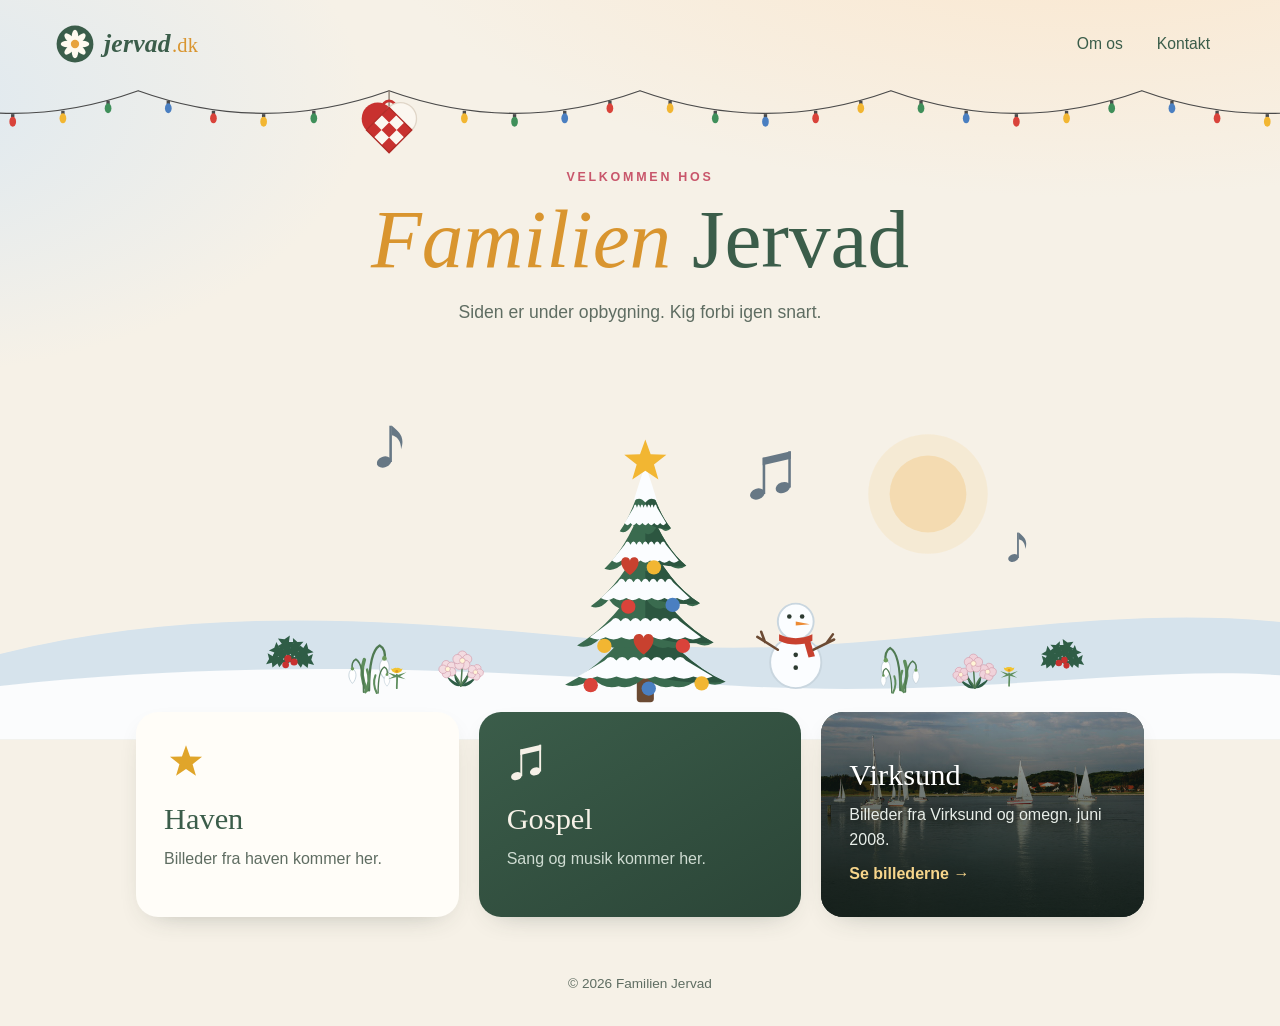
==== index.html @ 202d5a0b "Add winter and Christmas themes with a year-round tree" ====
<!doctype html>
<html lang="da">
<head>
  <meta charset="utf-8">
  <meta name="viewport" content="width=device-width, initial-scale=1">
  <title>Familien Jervad</title>
  <meta name="description" content="Familien Jervads hjemmeside – have og gospel. Siden er under opbygning.">
  <meta name="theme-color" content="#f6f1e7">
  <link rel="icon" href="favicon.svg" type="image/svg+xml">
  <link rel="stylesheet" href="style.css">
  <script src="season.js"></script>
</head>
<body>
  <svg width="0" height="0" style="position:absolute" aria-hidden="true">
    <defs>
      <ellipse id="petal" cx="0" cy="-15" rx="6" ry="13"/>
      <g id="daisy">
        <g fill="#fffaf0" stroke="#e9dcc4" stroke-width="1">
          <use href="#petal"/>
          <use href="#petal" transform="rotate(40)"/>
          <use href="#petal" transform="rotate(80)"/>
          <use href="#petal" transform="rotate(120)"/>
          <use href="#petal" transform="rotate(160)"/>
          <use href="#petal" transform="rotate(200)"/>
          <use href="#petal" transform="rotate(240)"/>
          <use href="#petal" transform="rotate(280)"/>
          <use href="#petal" transform="rotate(320)"/>
        </g>
        <circle r="8" fill="#e8a33d"/>
      </g>
      <g id="bloom">
        <g fill="currentColor">
          <circle cx="0" cy="-11" r="10"/>
          <circle cx="10.5" cy="-3.4" r="10"/>
          <circle cx="6.5" cy="9" r="10"/>
          <circle cx="-6.5" cy="9" r="10"/>
          <circle cx="-10.5" cy="-3.4" r="10"/>
        </g>
        <circle r="6" fill="#fff4d6"/>
      </g>
      <path id="tulip" d="M-14 -24 L-7 -14 L0 -28 L7 -14 L14 -24 C16 -6 10 6 0 6 C-10 6 -16 -6 -14 -24 Z"/>
      <path id="leaf" d="M0 0 C10 -6 22 -6 30 -16 C20 -2 10 4 0 0 Z"/>
      <g id="note">
        <ellipse cx="0" cy="0" rx="7" ry="5" transform="rotate(-20)"/>
        <rect x="5" y="-34" width="2.4" height="34"/>
        <path d="M7.4 -34 C14 -28 20 -24 16 -12 C16 -20 12 -24 7.4 -25 Z"/>
      </g>
      <g id="notes2">
        <ellipse cx="0" cy="0" rx="7" ry="5" transform="rotate(-20)"/>
        <ellipse cx="24" cy="-6" rx="7" ry="5" transform="rotate(-20 24 -6)"/>
        <rect x="5" y="-34" width="2.4" height="34"/>
        <rect x="29" y="-40" width="2.4" height="34"/>
        <path d="M5 -34 L31.4 -40 L31.4 -33 L5 -27 Z"/>
      </g>

      <!-- autumn shapes -->
      <path id="mapleleaf" d="M0 -14 L3 -8 L7 -10 L6 -4 L12 -5 L9 0 L12 2 L4 3 L5 7 L1 5 L0.8 13 L-0.8 13 L-1 5 L-5 7 L-4 3 L-12 2 L-9 0 L-12 -5 L-6 -4 L-7 -10 L-3 -8 Z"/>
      <g id="ovalleaf">
        <path d="M0 -14 C7 -8 8 2 0 9 C-8 2 -7 -8 0 -14 Z"/>
        <path d="M0 -11 L0 15" stroke="rgba(80,35,10,.5)" stroke-width="1.3" fill="none" stroke-linecap="round"/>
      </g>
      <g id="bigmaple" transform="scale(1.6)"><use href="#mapleleaf"/></g>
      <g id="bigoval" transform="scale(1.5)"><use href="#ovalleaf"/></g>
      <g id="aster">
        <g fill="currentColor">
          <ellipse cx="0" cy="-12" rx="3.6" ry="10"/>
          <ellipse cx="0" cy="-12" rx="3.6" ry="10" transform="rotate(30)"/>
          <ellipse cx="0" cy="-12" rx="3.6" ry="10" transform="rotate(60)"/>
          <ellipse cx="0" cy="-12" rx="3.6" ry="10" transform="rotate(90)"/>
          <ellipse cx="0" cy="-12" rx="3.6" ry="10" transform="rotate(120)"/>
          <ellipse cx="0" cy="-12" rx="3.6" ry="10" transform="rotate(150)"/>
          <ellipse cx="0" cy="-12" rx="3.6" ry="10" transform="rotate(180)"/>
          <ellipse cx="0" cy="-12" rx="3.6" ry="10" transform="rotate(210)"/>
          <ellipse cx="0" cy="-12" rx="3.6" ry="10" transform="rotate(240)"/>
          <ellipse cx="0" cy="-12" rx="3.6" ry="10" transform="rotate(270)"/>
          <ellipse cx="0" cy="-12" rx="3.6" ry="10" transform="rotate(300)"/>
          <ellipse cx="0" cy="-12" rx="3.6" ry="10" transform="rotate(330)"/>
        </g>
        <circle r="6" fill="#f2c14e"/>
      </g>
      <g id="pumpkin">
        <path d="M-1 -14 C-1 -20 1 -24 5 -26" stroke="#6b6430" stroke-width="3.5" fill="none" stroke-linecap="round"/>
        <g fill="currentColor" stroke="rgba(90,40,10,.22)" stroke-width="1.5">
          <ellipse cx="-12" cy="0" rx="12" ry="15"/>
          <ellipse cx="12" cy="0" rx="12" ry="15"/>
          <ellipse cx="0" cy="0" rx="11" ry="16"/>
        </g>
      </g>
      <g id="mushroom">
        <rect x="-4.5" y="-2" width="9" height="16" rx="4" fill="#f3e6cf"/>
        <path d="M-16 0 C-16 -17 16 -17 16 0 Z" fill="#c8412f"/>
        <circle cx="-7" cy="-6" r="2.2" fill="#fff6e8"/>
        <circle cx="3" cy="-10" r="2.6" fill="#fff6e8"/>
        <circle cx="9" cy="-4" r="1.8" fill="#fff6e8"/>
      </g>
      <!-- winter shapes -->
      <g id="spruce">
        <rect x="-5" y="-14" width="10" height="16" rx="2" fill="#6b4a33"/>
        <path d="M0 -54 Q19.7 -22.3 47 -10 Q39.2 -5.7 31.3 -12.2 Q23.5 -4.9 15.7 -7.4 Q7.8 -4.9 0 -13 Q-7.8 -4.9 -15.7 -7.4 Q-23.5 -4.9 -31.3 -12.2 Q-39.2 -5.7 -47 -8.2 Q-19.7 -22.3 0 -54 Z" fill="#3a6b4f"/>
        <path d="M0 -54 Q19.7 -22.3 47 -10 Q23.5 -8 0 -14 Z" fill="#2c5640"/>
        <path d="M0 -76 Q16.8 -45 40 -33 Q33.3 -28.7 26.7 -35.2 Q20 -27.9 13.3 -30.4 Q6.7 -27.9 0 -36 Q-6.7 -27.9 -13.3 -30.4 Q-20 -27.9 -26.7 -35.2 Q-33.3 -28.7 -40 -31.2 Q-16.8 -45 0 -76 Z" fill="#3a6b4f"/>
        <path d="M0 -76 Q16.8 -45 40 -33 Q20 -31 0 -37 Z" fill="#2c5640"/>
        <path d="M0 -97 Q13.4 -67.5 32 -56 Q26.7 -51.7 21.3 -58.2 Q16 -50.9 10.7 -53.4 Q5.3 -50.9 0 -59 Q-5.3 -50.9 -10.7 -53.4 Q-16 -50.9 -21.3 -58.2 Q-26.7 -51.7 -32 -54.2 Q-13.4 -67.5 0 -97 Z" fill="#3a6b4f"/>
        <path d="M0 -97 Q13.4 -67.5 32 -56 Q16 -54 0 -60 Z" fill="#2c5640"/>
        <path d="M0 -118 Q10.1 -89.2 24 -78 Q18 -73.7 12 -80.4 Q6 -72.5 0 -75 Q-6 -72.5 -12 -80.4 Q-18 -73.7 -24 -76.2 Q-10.1 -89.2 0 -118 Z" fill="#3a6b4f"/>
        <path d="M0 -118 Q10.1 -89.2 24 -78 Q12 -76 0 -82 Z" fill="#2c5640"/>
        <path d="M0 -136 Q6.3 -110.1 15 -100 Q11.2 -95.7 7.5 -102.4 Q3.8 -94.5 0 -97 Q-3.8 -94.5 -7.5 -102.4 Q-11.2 -95.7 -15 -98.2 Q-6.3 -110.1 0 -136 Z" fill="#3a6b4f"/>
        <path d="M0 -136 Q6.3 -110.1 15 -100 Q7.5 -98 0 -104 Z" fill="#2c5640"/>
      </g>
      <g id="sprucesnow" fill="#fbfdff">
        <path d="M-39.5 -13 Q-33.9 -10.5 -28.2 -13 Q-22.6 -10.5 -16.9 -13 Q-11.3 -10.5 -5.6 -13 Q0 -10.5 5.6 -13 Q11.3 -10.5 16.9 -13 Q22.6 -10.5 28.2 -13 Q33.9 -10.5 39.5 -13 L23.8 -22.5 Q20.4 -26.5 17 -22.5 Q13.6 -26.5 10.2 -22.5 Q6.8 -26.5 3.4 -22.5 Q0 -26.5 -3.4 -22.5 Q-6.8 -26.5 -10.2 -22.5 Q-13.6 -26.5 -17 -22.5 Q-20.4 -26.5 -23.8 -22.5 Z"/>
        <path d="M-32.6 -36 Q-27.9 -33.5 -23.3 -36 Q-18.6 -33.5 -14 -36 Q-9.3 -33.5 -4.7 -36 Q0 -33.5 4.7 -36 Q9.3 -33.5 14 -36 Q18.6 -33.5 23.3 -36 Q27.9 -33.5 32.6 -36 L20.2 -45.4 Q17.3 -49.4 14.4 -45.4 Q11.6 -49.4 8.7 -45.4 Q5.8 -49.4 2.9 -45.4 Q0 -49.4 -2.9 -45.4 Q-5.8 -49.4 -8.7 -45.4 Q-11.6 -49.4 -14.4 -45.4 Q-17.3 -49.4 -20.2 -45.4 Z"/>
        <path d="M-26.1 -59 Q-22.3 -56.5 -18.6 -59 Q-14.9 -56.5 -11.2 -59 Q-7.4 -56.5 -3.7 -59 Q0 -56.5 3.7 -59 Q7.4 -56.5 11.2 -59 Q14.9 -56.5 18.6 -59 Q22.3 -56.5 26.1 -59 L16.2 -68.3 Q13.9 -72.3 11.6 -68.3 Q9.2 -72.3 6.9 -68.3 Q4.6 -72.3 2.3 -68.3 Q-0 -72.3 -2.3 -68.3 Q-4.6 -72.3 -6.9 -68.3 Q-9.2 -72.3 -11.6 -68.3 Q-13.9 -72.3 -16.2 -68.3 Z"/>
        <path d="M-19.6 -81 Q-16.8 -78.5 -14 -81 Q-11.2 -78.5 -8.4 -81 Q-5.6 -78.5 -2.8 -81 Q-0 -78.5 2.8 -81 Q5.6 -78.5 8.4 -81 Q11.2 -78.5 14 -81 Q16.8 -78.5 19.6 -81 L12.1 -90.2 Q10.4 -94.2 8.7 -90.2 Q6.9 -94.2 5.2 -90.2 Q3.5 -94.2 1.7 -90.2 Q0 -94.2 -1.7 -90.2 Q-3.5 -94.2 -5.2 -90.2 Q-6.9 -94.2 -8.7 -90.2 Q-10.4 -94.2 -12.1 -90.2 Z"/>
        <path d="M-12.2 -103 Q-10.5 -100.5 -8.7 -103 Q-7 -100.5 -5.2 -103 Q-3.5 -100.5 -1.7 -103 Q0 -100.5 1.7 -103 Q3.5 -100.5 5.2 -103 Q7 -100.5 8.7 -103 Q10.5 -100.5 12.2 -103 L6.9 -111.9 Q5.9 -115.9 4.9 -111.9 Q3.9 -115.9 3 -111.9 Q2 -115.9 1 -111.9 Q0 -115.9 -1 -111.9 Q-2 -115.9 -3 -111.9 Q-3.9 -115.9 -4.9 -111.9 Q-5.9 -115.9 -6.9 -111.9 Z"/>
        <path d="M0 -137 Q4.5 -124 6.8 -116 Q3 -119 0 -115 Q-3 -119 -6.8 -116 Q-4.5 -124 0 -137 Z"/>
      </g>
      <g id="snowman">
        <g fill="#fbfdff" stroke="#c9d6df" stroke-width="1.5">
          <circle cy="-20" r="20"/>
          <circle cy="-52" r="14"/>
        </g>
        <path d="M-13 -42 Q0 -36 13 -42 L13 -37 Q0 -31 -13 -37 Z" fill="#c8412f"/>
        <path d="M6 -38 L10 -24 L15 -25 L11 -38 Z" fill="#c8412f"/>
        <circle cx="-5" cy="-56" r="1.8" fill="#2c3a30"/>
        <circle cx="5" cy="-56" r="1.8" fill="#2c3a30"/>
        <path d="M0 -52 L11 -50 L0 -49 Z" fill="#ec8a33"/>
        <circle cy="-26" r="1.8" fill="#2c3a30"/>
        <circle cy="-16" r="1.8" fill="#2c3a30"/>
        <path d="M-14 -30 L-30 -40 M-24 -36 L-27 -44 M14 -30 L30 -38 M24 -35 L29 -42" stroke="#6b4a33" stroke-width="2" stroke-linecap="round" fill="none"/>
      </g>
      <g id="snowdrop">
        <path d="M-2 0 C-7 -10 -7 -18 -4 -26" stroke="#5d8d5c" stroke-width="3" fill="none" stroke-linecap="round"/>
        <path d="M0 0 C0 -20 2 -34 9 -38 C13 -36 14 -31 13 -27" stroke="#4f7a52" stroke-width="2" fill="none" stroke-linecap="round"/>
        <path d="M13 -27 C18 -25 19 -16 13 -10 C7 -16 8 -25 13 -27 Z" fill="#fff" stroke="#c4d2da" stroke-width="1"/>
        <circle cx="13" cy="-27" r="2" fill="#6b9a5a"/>
      </g>
      <g id="snowflake" stroke="currentColor" stroke-width="1.6" stroke-linecap="round" fill="none">
        <path d="M0 -9 V9 M-7.8 -4.5 L7.8 4.5 M-7.8 4.5 L7.8 -4.5"/>
        <path d="M-2.5 -7 L0 -5 L2.5 -7 M-2.5 7 L0 5 L2.5 7"/>
        <path d="M-7.3 -1.3 L-4.3 -2.5 L-4.8 -5.8 M7.3 1.3 L4.3 2.5 L4.8 5.8"/>
        <path d="M-7.3 1.3 L-4.3 2.5 L-4.8 5.8 M7.3 -1.3 L4.3 -2.5 L4.8 -5.8"/>
      </g>
      <path id="star" d="M0 -10 L2.4 -3.3 L9.5 -3.1 L3.9 1.3 L5.9 8.1 L0 4.1 L-5.9 8.1 L-3.9 1.3 L-9.5 -3.1 L-2.4 -3.3 Z"/>
      <path id="heart" d="M0 5 C-9 -1 -9 -10 -3.5 -10 C-1.5 -10 0 -8.5 0 -7 C0 -8.5 1.5 -10 3.5 -10 C9 -10 9 -1 0 5 Z"/>
      <g id="snowdropclump">
        <use href="#snowdrop" transform="scale(1.3)"/>
        <use href="#snowdrop" transform="translate(-6 2) scale(-.95 .95)"/>
        <use href="#snowdrop" transform="translate(10 3) scale(.75)"/>
      </g>
      <g id="hellebore">
        <g fill="#2f5d46">
          <use href="#leaf" transform="rotate(-8) scale(.85)"/>
          <use href="#leaf" transform="rotate(-38) scale(.75)"/>
          <use href="#leaf" transform="scale(-1 1) rotate(-12) scale(.8)"/>
          <use href="#leaf" transform="scale(-1 1) rotate(-42) scale(.7)"/>
        </g>
        <g stroke="#4f7a52" stroke-width="2" fill="none" stroke-linecap="round">
          <path d="M0 0 C-3 -10 -10 -18 -17 -21"/>
          <path d="M0 0 C1 -12 2 -24 2 -32"/>
          <path d="M0 0 C4 -9 12 -15 19 -17"/>
        </g>
        <g fill="currentColor" stroke="#d29aab" stroke-width="1.4">
          <use href="#bloom" transform="translate(-17 -22) rotate(-20) scale(.55)"/>
          <use href="#bloom" transform="translate(2 -33) scale(.6)"/>
          <use href="#bloom" transform="translate(19 -18) rotate(25) scale(.5)"/>
        </g>
      </g>
      <g id="erantis">
        <path d="M0 0 C0 -8 1 -13 0 -17" stroke="#5d8d5c" stroke-width="2.2" fill="none" stroke-linecap="round"/>
        <path d="M0 -16 L-12 -20 L-4 -15 L-11 -11 L0 -14 L11 -11 L4 -15 L12 -20 Z" fill="#5d8d5c"/>
        <path d="M-7 -25 C-7 -17 7 -17 7 -25 C5 -22 3 -27 0 -25 C-3 -27 -5 -22 -7 -25 Z" fill="#f2c330"/>
        <circle cx="0" cy="-21" r="1.8" fill="#e09a1f"/>
      </g>
      <path id="hollyleaf" d="M0 0 L4 -3 L6 -1 L9 -6 L11 -3 L15 -7 L16 -3 L21 -5 L19 0 L21 5 L16 3 L15 7 L11 3 L9 6 L6 1 L4 3 Z"/>
      <g id="holly">
        <g fill="#2f5d46" transform="translate(0 -10)">
          <use href="#hollyleaf" transform="rotate(-172)"/>
          <use href="#hollyleaf" transform="rotate(-138)"/>
          <use href="#hollyleaf" transform="rotate(-104) scale(1.1)"/>
          <use href="#hollyleaf" transform="rotate(-70)"/>
          <use href="#hollyleaf" transform="rotate(-36) scale(1.05)"/>
          <use href="#hollyleaf" transform="rotate(-6)"/>
        </g>
        <g fill="#c8312f">
          <circle cx="-2" cy="-13" r="3.2"/>
          <circle cx="3.5" cy="-10" r="3.2"/>
          <circle cx="-4" cy="-7.5" r="3"/>
        </g>
      </g>
      <g id="julehjerte">
        <path d="M0 -17 L0 -30" stroke="#8a7d70" stroke-width="1" fill="none"/>
        <path d="M-5 -15 C-6 -24 6 -24 5 -15" stroke="#c8312f" stroke-width="2" fill="none"/>
        <g transform="rotate(45)">
          <circle cx="-12" cy="0" r="12" fill="#c8312f"/>
          <circle cx="0" cy="-12" r="12" fill="#fbf7f0" stroke="#e0d6c8" stroke-width="1"/>
          <rect x="-12" y="-12" width="24" height="24" fill="#fbf7f0"/>
          <g fill="#c8312f">
            <rect x="-12" y="-12" width="8" height="8"/><rect x="4" y="-12" width="8" height="8"/>
            <rect x="-4" y="-4" width="8" height="8"/>
            <rect x="-12" y="4" width="8" height="8"/><rect x="4" y="4" width="8" height="8"/>
          </g>
          <rect x="-12" y="-12" width="24" height="24" fill="none" stroke="#b02a26" stroke-width="1"/>
        </g>
      </g>
    </defs>
  </svg>

  <header class="top">
    <a class="logo" href="./" aria-label="jervad.dk – forside">
      <img class="logo-flower" src="favicon.svg" alt="">
      <span class="logo-text">jervad<span class="logo-tld">.dk</span></span>
    </a>
    <nav class="nav" aria-label="Hovedmenu">
      <a href="om.html">Om os</a>
      <a href="kontakt.html">Kontakt</a>
    </nav>
  </header>

  <main>
    <svg class="lights season season-christmas" aria-hidden="true" viewBox="0 0 3000 110" preserveAspectRatio="xMidYMin slice">
      <path d="M0 20 Q150 74 300 20 Q450 74 600 20 Q750 74 900 20 Q1050 74 1200 20 Q1350 74 1500 20 Q1650 74 1800 20 Q1950 74 2100 20 Q2250 74 2400 20 Q2550 74 2700 20 Q2850 74 3000 20" stroke="#4a4a4a" stroke-width="1.5" fill="none"/>
      <g class="bulb b0" transform="translate(36 36)"><rect x="-2" y="-4" width="4" height="4" fill="#4a4a4a"/><ellipse cy="5" rx="4" ry="6" fill="#d9433a"/></g>
      <g class="bulb b1" transform="translate(90 48)"><rect x="-2" y="-4" width="4" height="4" fill="#4a4a4a"/><ellipse cy="5" rx="4" ry="6" fill="#f2b632"/></g>
      <g class="bulb b2" transform="translate(150 52)"><rect x="-2" y="-4" width="4" height="4" fill="#4a4a4a"/><ellipse cy="5" rx="4" ry="6" fill="#3f8f5a"/></g>
      <g class="bulb b3" transform="translate(210 48)"><rect x="-2" y="-4" width="4" height="4" fill="#4a4a4a"/><ellipse cy="5" rx="4" ry="6" fill="#4a7fc1"/></g>
      <g class="bulb b0" transform="translate(264 36)"><rect x="-2" y="-4" width="4" height="4" fill="#4a4a4a"/><ellipse cy="5" rx="4" ry="6" fill="#d9433a"/></g>
      <g class="bulb b1" transform="translate(336 36)"><rect x="-2" y="-4" width="4" height="4" fill="#4a4a4a"/><ellipse cy="5" rx="4" ry="6" fill="#f2b632"/></g>
      <g class="bulb b2" transform="translate(390 48)"><rect x="-2" y="-4" width="4" height="4" fill="#4a4a4a"/><ellipse cy="5" rx="4" ry="6" fill="#3f8f5a"/></g>
      <g class="bulb b3" transform="translate(450 52)"><rect x="-2" y="-4" width="4" height="4" fill="#4a4a4a"/><ellipse cy="5" rx="4" ry="6" fill="#4a7fc1"/></g>
      <g class="bulb b0" transform="translate(510 48)"><rect x="-2" y="-4" width="4" height="4" fill="#4a4a4a"/><ellipse cy="5" rx="4" ry="6" fill="#d9433a"/></g>
      <g class="bulb b1" transform="translate(564 36)"><rect x="-2" y="-4" width="4" height="4" fill="#4a4a4a"/><ellipse cy="5" rx="4" ry="6" fill="#f2b632"/></g>
      <g class="bulb b2" transform="translate(636 36)"><rect x="-2" y="-4" width="4" height="4" fill="#4a4a4a"/><ellipse cy="5" rx="4" ry="6" fill="#3f8f5a"/></g>
      <g class="bulb b3" transform="translate(690 48)"><rect x="-2" y="-4" width="4" height="4" fill="#4a4a4a"/><ellipse cy="5" rx="4" ry="6" fill="#4a7fc1"/></g>
      <g class="bulb b0" transform="translate(750 52)"><rect x="-2" y="-4" width="4" height="4" fill="#4a4a4a"/><ellipse cy="5" rx="4" ry="6" fill="#d9433a"/></g>
      <g class="bulb b1" transform="translate(810 48)"><rect x="-2" y="-4" width="4" height="4" fill="#4a4a4a"/><ellipse cy="5" rx="4" ry="6" fill="#f2b632"/></g>
      <g class="bulb b2" transform="translate(864 36)"><rect x="-2" y="-4" width="4" height="4" fill="#4a4a4a"/><ellipse cy="5" rx="4" ry="6" fill="#3f8f5a"/></g>
      <g class="bulb b3" transform="translate(936 36)"><rect x="-2" y="-4" width="4" height="4" fill="#4a4a4a"/><ellipse cy="5" rx="4" ry="6" fill="#4a7fc1"/></g>
      <g class="bulb b0" transform="translate(990 48)"><rect x="-2" y="-4" width="4" height="4" fill="#4a4a4a"/><ellipse cy="5" rx="4" ry="6" fill="#d9433a"/></g>
      <g class="bulb b1" transform="translate(1050 52)"><rect x="-2" y="-4" width="4" height="4" fill="#4a4a4a"/><ellipse cy="5" rx="4" ry="6" fill="#f2b632"/></g>
      <g class="bulb b2" transform="translate(1110 48)"><rect x="-2" y="-4" width="4" height="4" fill="#4a4a4a"/><ellipse cy="5" rx="4" ry="6" fill="#3f8f5a"/></g>
      <g class="bulb b1" transform="translate(1290 48)"><rect x="-2" y="-4" width="4" height="4" fill="#4a4a4a"/><ellipse cy="5" rx="4" ry="6" fill="#f2b632"/></g>
      <g class="bulb b2" transform="translate(1350 52)"><rect x="-2" y="-4" width="4" height="4" fill="#4a4a4a"/><ellipse cy="5" rx="4" ry="6" fill="#3f8f5a"/></g>
      <g class="bulb b3" transform="translate(1410 48)"><rect x="-2" y="-4" width="4" height="4" fill="#4a4a4a"/><ellipse cy="5" rx="4" ry="6" fill="#4a7fc1"/></g>
      <g class="bulb b0" transform="translate(1464 36)"><rect x="-2" y="-4" width="4" height="4" fill="#4a4a4a"/><ellipse cy="5" rx="4" ry="6" fill="#d9433a"/></g>
      <g class="bulb b1" transform="translate(1536 36)"><rect x="-2" y="-4" width="4" height="4" fill="#4a4a4a"/><ellipse cy="5" rx="4" ry="6" fill="#f2b632"/></g>
      <g class="bulb b2" transform="translate(1590 48)"><rect x="-2" y="-4" width="4" height="4" fill="#4a4a4a"/><ellipse cy="5" rx="4" ry="6" fill="#3f8f5a"/></g>
      <g class="bulb b3" transform="translate(1650 52)"><rect x="-2" y="-4" width="4" height="4" fill="#4a4a4a"/><ellipse cy="5" rx="4" ry="6" fill="#4a7fc1"/></g>
      <g class="bulb b0" transform="translate(1710 48)"><rect x="-2" y="-4" width="4" height="4" fill="#4a4a4a"/><ellipse cy="5" rx="4" ry="6" fill="#d9433a"/></g>
      <g class="bulb b1" transform="translate(1764 36)"><rect x="-2" y="-4" width="4" height="4" fill="#4a4a4a"/><ellipse cy="5" rx="4" ry="6" fill="#f2b632"/></g>
      <g class="bulb b2" transform="translate(1836 36)"><rect x="-2" y="-4" width="4" height="4" fill="#4a4a4a"/><ellipse cy="5" rx="4" ry="6" fill="#3f8f5a"/></g>
      <g class="bulb b3" transform="translate(1890 48)"><rect x="-2" y="-4" width="4" height="4" fill="#4a4a4a"/><ellipse cy="5" rx="4" ry="6" fill="#4a7fc1"/></g>
      <g class="bulb b0" transform="translate(1950 52)"><rect x="-2" y="-4" width="4" height="4" fill="#4a4a4a"/><ellipse cy="5" rx="4" ry="6" fill="#d9433a"/></g>
      <g class="bulb b1" transform="translate(2010 48)"><rect x="-2" y="-4" width="4" height="4" fill="#4a4a4a"/><ellipse cy="5" rx="4" ry="6" fill="#f2b632"/></g>
      <g class="bulb b2" transform="translate(2064 36)"><rect x="-2" y="-4" width="4" height="4" fill="#4a4a4a"/><ellipse cy="5" rx="4" ry="6" fill="#3f8f5a"/></g>
      <g class="bulb b3" transform="translate(2136 36)"><rect x="-2" y="-4" width="4" height="4" fill="#4a4a4a"/><ellipse cy="5" rx="4" ry="6" fill="#4a7fc1"/></g>
      <g class="bulb b0" transform="translate(2190 48)"><rect x="-2" y="-4" width="4" height="4" fill="#4a4a4a"/><ellipse cy="5" rx="4" ry="6" fill="#d9433a"/></g>
      <g class="bulb b1" transform="translate(2250 52)"><rect x="-2" y="-4" width="4" height="4" fill="#4a4a4a"/><ellipse cy="5" rx="4" ry="6" fill="#f2b632"/></g>
      <g class="bulb b2" transform="translate(2310 48)"><rect x="-2" y="-4" width="4" height="4" fill="#4a4a4a"/><ellipse cy="5" rx="4" ry="6" fill="#3f8f5a"/></g>
      <g class="bulb b3" transform="translate(2364 36)"><rect x="-2" y="-4" width="4" height="4" fill="#4a4a4a"/><ellipse cy="5" rx="4" ry="6" fill="#4a7fc1"/></g>
      <g class="bulb b0" transform="translate(2436 36)"><rect x="-2" y="-4" width="4" height="4" fill="#4a4a4a"/><ellipse cy="5" rx="4" ry="6" fill="#d9433a"/></g>
      <g class="bulb b1" transform="translate(2490 48)"><rect x="-2" y="-4" width="4" height="4" fill="#4a4a4a"/><ellipse cy="5" rx="4" ry="6" fill="#f2b632"/></g>
      <g class="bulb b2" transform="translate(2550 52)"><rect x="-2" y="-4" width="4" height="4" fill="#4a4a4a"/><ellipse cy="5" rx="4" ry="6" fill="#3f8f5a"/></g>
      <g class="bulb b3" transform="translate(2610 48)"><rect x="-2" y="-4" width="4" height="4" fill="#4a4a4a"/><ellipse cy="5" rx="4" ry="6" fill="#4a7fc1"/></g>
      <g class="bulb b0" transform="translate(2664 36)"><rect x="-2" y="-4" width="4" height="4" fill="#4a4a4a"/><ellipse cy="5" rx="4" ry="6" fill="#d9433a"/></g>
      <g class="bulb b1" transform="translate(2736 36)"><rect x="-2" y="-4" width="4" height="4" fill="#4a4a4a"/><ellipse cy="5" rx="4" ry="6" fill="#f2b632"/></g>
      <g class="bulb b2" transform="translate(2790 48)"><rect x="-2" y="-4" width="4" height="4" fill="#4a4a4a"/><ellipse cy="5" rx="4" ry="6" fill="#3f8f5a"/></g>
      <g class="bulb b3" transform="translate(2850 52)"><rect x="-2" y="-4" width="4" height="4" fill="#4a4a4a"/><ellipse cy="5" rx="4" ry="6" fill="#4a7fc1"/></g>
      <g class="bulb b0" transform="translate(2910 48)"><rect x="-2" y="-4" width="4" height="4" fill="#4a4a4a"/><ellipse cy="5" rx="4" ry="6" fill="#d9433a"/></g>
      <g class="bulb b1" transform="translate(2964 36)"><rect x="-2" y="-4" width="4" height="4" fill="#4a4a4a"/><ellipse cy="5" rx="4" ry="6" fill="#f2b632"/></g>
      <use href="#julehjerte" transform="translate(1200 67) scale(1.6)"/>
    </svg>
    <section class="hero">
      <p class="eyebrow">Velkommen hos</p>
      <h1><span class="h1-lead">Familien</span> Jervad</h1>
      <p class="lede">Siden er under opbygning. Kig forbi igen snart.</p>
    </section>

    <figure class="scene" aria-hidden="true">
      <svg class="hills" viewBox="0 0 900 380" preserveAspectRatio="none">
        <path class="hill-back" d="M0 300 C150 250 300 270 450 290 C600 310 750 250 900 270 L900 380 L0 380 Z"/>
        <path class="hill-front" d="M0 330 C200 300 380 320 520 330 C680 342 800 310 900 320 L900 380 L0 380 Z"/>
      </svg>
      <svg class="garden" viewBox="0 0 900 380">
        <!-- the family tree: same spot all year -->
        <use href="#spruce" transform="translate(455 342) scale(1.6)"/>

       <g class="season season-spring">
        <!-- sun -->
        <circle cx="720" cy="110" r="64" fill="#f7d58b" opacity=".55"/>
        <circle cx="720" cy="110" r="42" fill="#f4c46a" opacity=".7"/>

        <!-- floating notes -->
        <g class="notes" fill="#3b5d4a">
          <use href="#note" class="n n1" x="210" y="120"/>
          <use href="#notes2" class="n n2" x="430" y="80"/>
          <use href="#note" class="n n3" x="600" y="150"/>
          <g transform="translate(120 200) scale(.8)"><use href="#note" class="n n4"/></g>
          <g transform="translate(800 210) scale(.7)"><use href="#notes2" class="n n5"/></g>
        </g>


        <!-- stems -->
        <g stroke="#4f7a52" stroke-width="3.5" fill="none" stroke-linecap="round">
          <path d="M90 340 C92 300 86 270 92 238"/>
          <path d="M170 345 C168 310 176 280 172 252"/>
          <path d="M260 345 C262 300 254 260 262 214"/>
          <path d="M350 350 C346 316 354 290 350 266"/>
          <path d="M560 350 C562 312 556 286 562 250"/>
          <path d="M640 348 C636 300 646 262 640 222"/>
          <path d="M730 352 C732 318 726 292 732 268"/>
          <path d="M820 346 C818 310 826 276 820 240"/>
        </g>

        <!-- leaves -->
        <g fill="#5d8d5c">
          <use href="#leaf" x="92" y="300"/>
          <use href="#leaf" transform="translate(260 300) scale(-1 1)"/>
          <use href="#leaf" x="350" y="320"/>
          <use href="#leaf" transform="translate(562 310) scale(-1 1)"/>
          <use href="#leaf" x="640" y="296"/>
          <use href="#leaf" transform="translate(820 306) scale(-1 1)"/>
        </g>

        <!-- flowers -->
        <g class="sway s1"><use href="#daisy" x="92" y="232"/></g>
        <g class="sway s2" style="color:#d9667a"><use href="#bloom" x="172" y="246"/></g>
        <g class="sway s3" fill="#e2574c"><use href="#tulip" x="262" y="214"/></g>
        <g class="sway s1" style="color:#9a7cc4"><use href="#bloom" x="350" y="260"/></g>
        <g class="sway s2"><use href="#daisy" x="562" y="244"/></g>
        <g class="sway s3" fill="#f0a14a"><use href="#tulip" x="640" y="222"/></g>
        <g class="sway s1" style="color:#e98aa0"><use href="#bloom" x="732" y="262"/></g>
        <g class="sway s2"><use href="#daisy" x="820" y="234"/></g>

        <!-- grass tufts -->
        <g stroke="#4f7a52" stroke-width="2" stroke-linecap="round" fill="none">
          <path d="M40 360 l-4 -14 M44 360 l2 -16 M48 360 l6 -12"/>
          <path d="M440 362 l-4 -14 M444 362 l2 -16 M448 362 l6 -12"/>
          <path d="M870 362 l-4 -14 M874 362 l2 -16 M878 362 l6 -12"/>
        </g>
       </g>

       <g class="season season-autumn">
        <!-- low autumn sun -->
        <circle cx="720" cy="135" r="64" fill="#f5b26b" opacity=".45"/>
        <circle cx="720" cy="135" r="42" fill="#ef9a4a" opacity=".65"/>

        <!-- floating notes -->
        <g class="notes" fill="#5a4636">
          <use href="#note" class="n n1" x="210" y="120"/>
          <use href="#notes2" class="n n2" x="430" y="80"/>
          <g transform="translate(800 210) scale(.7)"><use href="#note" class="n n5"/></g>
        </g>

        <!-- stems -->
        <g stroke="#6f7a3c" stroke-width="3.5" fill="none" stroke-linecap="round">
          <path d="M90 340 C92 300 86 270 92 238"/>
          <path d="M170 345 C168 310 176 280 172 252"/>
          <path d="M260 345 C262 300 254 260 262 214"/>
          <path d="M350 350 C346 316 354 290 350 266"/>
          <path d="M600 350 C602 312 596 286 602 250"/>
          <path d="M660 348 C656 300 666 262 660 222"/>
          <path d="M760 352 C762 318 756 292 762 268"/>
          <path d="M840 346 C838 310 846 276 840 240"/>
        </g>

        <!-- leaves on stems -->
        <g fill="#8a8a3e">
          <use href="#leaf" x="92" y="300"/>
          <use href="#leaf" transform="translate(260 300) scale(-1 1)"/>
          <use href="#leaf" x="350" y="320"/>
          <use href="#leaf" transform="translate(602 310) scale(-1 1)"/>
          <use href="#leaf" x="660" y="296"/>
          <use href="#leaf" transform="translate(840 306) scale(-1 1)"/>
        </g>

        <!-- asters and chrysanthemums -->
        <g class="sway s1" style="color:#8e6bbf"><use href="#aster" x="92" y="232"/></g>
        <g class="sway s2" style="color:#c8642f"><use href="#bloom" x="172" y="246"/></g>
        <g class="sway s3" style="color:#b0548a"><use href="#aster" x="262" y="210"/></g>
        <g class="sway s1" style="color:#d9a531"><use href="#bloom" x="350" y="260"/></g>
        <g class="sway s2" style="color:#7a62b8"><use href="#aster" x="602" y="244"/></g>
        <g class="sway s3" style="color:#a8455a"><use href="#bloom" x="660" y="218"/></g>
        <g class="sway s1" style="color:#d9a531"><use href="#bloom" x="762" y="262"/></g>
        <g class="sway s2" style="color:#9a6fc6"><use href="#aster" x="840" y="234"/></g>

        <!-- pumpkins and mushrooms -->
        <g style="color:#e07b2f"><use href="#pumpkin" x="552" y="322"/></g>
        <g style="color:#eb9a3c"><use href="#pumpkin" transform="translate(590 336) scale(.6)"/></g>
        <use href="#mushroom" x="300" y="318"/>
        <use href="#mushroom" transform="translate(322 326) scale(.65)"/>
        <use href="#mushroom" transform="translate(712 322) scale(.8)"/>

        <!-- leaves on the ground -->
        <g>
          <use href="#mapleleaf" fill="#d9622b" transform="translate(40 332) rotate(-30)"/>
          <use href="#ovalleaf"  fill="#e3a82b" transform="translate(140 336) rotate(70)"/>
          <use href="#mapleleaf" fill="#c43d2f" transform="translate(210 330) rotate(20) scale(.8)"/>
          <use href="#ovalleaf"  fill="#a8552b" transform="translate(400 334) rotate(-60)"/>
          <use href="#mapleleaf" fill="#e3a82b" transform="translate(548 332) rotate(40) scale(.85)"/>
          <use href="#ovalleaf"  fill="#d9622b" transform="translate(620 336) rotate(100)"/>
          <use href="#mapleleaf" fill="#a8552b" transform="translate(800 334) rotate(-15) scale(.75)"/>
          <use href="#ovalleaf"  fill="#c43d2f" transform="translate(872 330) rotate(50)"/>
        </g>

        <!-- falling leaves -->
        <g>
          <g transform="translate(90 20)"><g class="fall f1" fill="#d9622b"><use href="#bigmaple"/></g></g>
          <g transform="translate(380 10)"><g class="fall f3" fill="#c43d2f"><use href="#bigmaple"/></g></g>
          <g transform="translate(520 30)"><g class="fall f4" fill="#d9622b"><use href="#bigoval"/></g></g>
          <g transform="translate(770 45)"><g class="fall f6" fill="#a8552b"><use href="#bigoval"/></g></g>
        </g>
       </g>

       <g class="season season-winter">
        <!-- pale winter sun -->
        <circle cx="720" cy="150" r="56" fill="#f6e3c2" opacity=".5"/>
        <circle cx="720" cy="150" r="36" fill="#f3d29b" opacity=".6"/>

        <!-- floating notes -->
        <g class="notes" fill="#4f6375">
          <use href="#note" class="n n1" x="210" y="120"/>
          <use href="#notes2" class="n n2" x="560" y="150"/>
          <g transform="translate(800 210) scale(.7)"><use href="#note" class="n n5"/></g>
        </g>

        <!-- snow on the tree -->
        <use href="#sprucesnow" transform="translate(455 342) scale(1.6)"/>

        <!-- winter garden bed: a few plants each side of the tree -->
        <use href="#holly" transform="translate(122 318) scale(1.05)"/>
        <g class="sway s2"><use href="#snowdropclump" transform="translate(196 334) scale(.85)"/></g>
        <use href="#erantis" transform="translate(222 332) scale(.75)"/>
        <g class="sway s1" style="color:#f3dbe0"><use href="#hellebore" transform="translate(282 330) scale(.72)"/></g>

        <use href="#holly" transform="translate(846 318) scale(-.95 .95)"/>
        <g class="sway s3"><use href="#snowdropclump" transform="translate(694 334) scale(-.8 .8)"/></g>
        <g class="sway s3" style="color:#f0d2da"><use href="#hellebore" transform="translate(764 332) scale(-.7 .7)"/></g>
        <use href="#erantis" transform="translate(796 330) scale(.7)"/>

        <!-- falling snow -->
        <g style="color:#9fbcd0">
          <g transform="translate(80 10)"><g class="snow s1"><use href="#snowflake"/></g></g>
          <g transform="translate(250 40)"><g class="snow s2"><use href="#snowflake"/></g></g>
          <g transform="translate(420 5)"><g class="snow s3"><use href="#snowflake"/></g></g>
          <g transform="translate(610 30)"><g class="snow s4"><use href="#snowflake"/></g></g>
          <g transform="translate(820 15)"><g class="snow s5"><use href="#snowflake"/></g></g>
        </g>
       </g>

       <g class="season season-christmas">
        <!-- snowman, only at christmas -->
        <use href="#snowman" transform="translate(596 332) scale(1.2)"/>
        <!-- decorations on the tree -->
        <g transform="translate(455 342) scale(1.6)">
          <circle cx="-32" cy="-8" r="4.2" fill="#d9433a"/><circle cx="2" cy="-6" r="4.2" fill="#4a7fc1"/><circle cx="33" cy="-9" r="4.2" fill="#f2b632"/><circle cx="-24" cy="-31" r="4.2" fill="#f2b632"/><circle cx="22" cy="-31" r="4.2" fill="#d9433a"/><circle cx="-10" cy="-54" r="4.2" fill="#d9433a"/><circle cx="16" cy="-55" r="4.2" fill="#4a7fc1"/><circle cx="5" cy="-77" r="4.2" fill="#f2b632"/>
          <use href="#heart" fill="#c8412f" transform="translate(-1 -30) scale(.8)"/>
          <use href="#heart" fill="#c8412f" transform="translate(-9 -76) scale(.7)"/>
          <use href="#star" fill="#f2b632" transform="translate(0 -139) scale(1.3)"/>
        </g>
       </g>
      </svg>
    </figure>

    <section class="cards">
      <article class="card card-garden">
        <svg class="icon" viewBox="-30 -36 60 60" aria-hidden="true">
          <use class="season season-spring" href="#daisy"/>
          <g class="season season-autumn" fill="#d9622b" transform="translate(0 -6) scale(1.9)"><use href="#mapleleaf"/></g>
          <g class="season season-winter-only" style="color:#7fa3bd" transform="translate(0 -6) scale(2.4)"><use href="#snowflake"/></g>
          <g class="season season-christmas" fill="#e0a52a" transform="translate(0 -6) scale(2.3)"><use href="#star"/></g>
        </svg>
        <h2>Haven</h2>
        <p>Billeder fra haven kommer her.</p>
      </article>
      <article class="card card-gospel">
        <svg class="icon" viewBox="-12 -46 56 56" aria-hidden="true" fill="#f6f1e7"><use href="#notes2"/></svg>
        <h2>Gospel</h2>
        <p>Sang og musik kommer her.</p>
      </article>
      <a class="card card-photo" href="virksund.html">
        <img class="card-img" src="billeder/virksund-2008/img_9069.jpg" alt="">
        <div class="card-body">
          <h2>Virksund</h2>
          <p>Billeder fra Virksund og omegn, juni 2008.</p>
          <span class="card-more">Se billederne <span aria-hidden="true">→</span></span>
        </div>
      </a>
    </section>
  </main>

  <footer class="foot">
    <p>© <span class="year">2026</span> Familien Jervad</p>
  </footer>
</body>
</html>
---- style.css ----
:root {
  --bg: #f6f1e7;
  --ink: #2c3a30;
  --soft: #5f6d62;
  --green: #3b5d4a;
  --rose: #c8566b;
  --gold: #d9952f;
  --serif: "Iowan Old Style", "Palatino Linotype", Palatino, "Book Antiqua", Georgia, serif;
  --sans: -apple-system, BlinkMacSystemFont, "Segoe UI", Roboto, "Helvetica Neue", Arial, sans-serif;
  /* seasonal colours (spring is the default) */
  --glow-warm: #fbe3c4;
  --glow-cool: #e4efd9;
  --hill-back: #a9c79a;
  --hill-front: #7fa878;
}

:root[data-season="autumn"] {
  --bg: #f7efe2;
  --glow-warm: #f8d3a6;
  --glow-cool: #efdcc0;
  --hill-back: #dcc07f;
  --hill-front: #c19a5b;
}

:root[data-season="winter"],
:root[data-season="christmas"] {
  --glow-warm: #fbe6cc;
  --glow-cool: #dce8f1;
  --hill-back: #d6e3ec;
  --hill-front: #fbfcfd;
}

/* show only the current season's artwork; spring if no season is set.
   Christmas is the winter scene plus decorations. */
.season { display: none; }
:root:not([data-season]) .season-spring,
[data-season="spring"] .season-spring,
[data-season="autumn"] .season-autumn,
[data-season="winter"] .season-winter,
[data-season="winter"] .season-winter-only,
[data-season="christmas"] .season-winter,
[data-season="christmas"] .season-christmas { display: inline; }

* { box-sizing: border-box; }

html { color-scheme: light; }

body {
  margin: 0;
  background:
    radial-gradient(1200px 500px at 85% -10%, var(--glow-warm) 0%, transparent 60%),
    radial-gradient(900px 500px at -10% 10%, var(--glow-cool) 0%, transparent 55%),
    var(--bg);
  color: var(--ink);
  font-family: var(--sans);
  line-height: 1.55;
  min-height: 100vh;
  display: flex;
  flex-direction: column;
}

.top {
  display: flex;
  align-items: center;
  justify-content: space-between;
  flex-wrap: wrap;
  gap: 12px 24px;
  padding: 24px clamp(16px, 5vw, 56px);
}

.nav {
  display: flex;
  gap: 6px;
}

.nav a {
  padding: 8px 14px;
  border-radius: 999px;
  color: var(--green);
  text-decoration: none;
  font-weight: 500;
  font-size: .98rem;
  transition: background-color .2s;
}
.nav a:hover { background: rgba(59, 93, 74, .09); }
@media (max-width: 420px) {
  .top { padding-left: 14px; padding-right: 14px; gap: 8px; }
  .logo { gap: 8px; }
  .logo-flower { width: 32px; height: 32px; }
  .logo-text { font-size: 1.35rem; }
  .nav { gap: 2px; }
  .nav a { padding: 8px 10px; font-size: .95rem; }
}

.nav a[aria-current="page"] {
  background: var(--green);
  color: #f6f1e7;
}

.logo {
  display: inline-flex;
  align-items: center;
  gap: 10px;
  text-decoration: none;
  color: var(--green);
}

.logo-flower {
  width: 38px;
  height: 38px;
  flex: none;
  transition: transform .6s ease;
}
.logo:hover .logo-flower { transform: rotate(40deg); }

.logo-text {
  font-family: var(--serif);
  font-size: 1.6rem;
  font-style: italic;
  font-weight: 600;
  letter-spacing: .01em;
  line-height: 1;
}

.logo-tld {
  font-style: normal;
  font-weight: 400;
  font-size: .8em;
  color: var(--gold);
  margin-left: 1px;
}

@media (prefers-reduced-motion: reduce) {
  .logo-flower { transition: none; }
}

main { flex: 1; }

.hero {
  text-align: center;
  padding: clamp(32px, 7vw, 80px) 16px 0;
}

.eyebrow {
  margin: 0 0 8px;
  text-transform: uppercase;
  letter-spacing: .22em;
  font-size: .78rem;
  font-weight: 600;
  color: var(--rose);
}

h1 {
  margin: 0;
  font-family: var(--serif);
  font-weight: 400;
  font-size: clamp(2.6rem, 9vw, 5.2rem);
  line-height: 1.05;
  color: var(--green);
}

h1 .h1-lead {
  font-style: italic;
  color: var(--gold);
}

.lede {
  margin: 16px auto 0;
  max-width: 40ch;
  text-wrap: balance;
  font-size: 1.1rem;
  color: var(--soft);
}

.scene {
  position: relative;
  margin: 8px 0 0;
  overflow: hidden;
}

.scene .garden {
  position: relative;
  display: block;
  width: 100%;
  max-width: 960px;
  height: auto;
  margin: 0 auto;
}

.scene .hills {
  position: absolute;
  inset: 0;
  width: 100%;
  height: 100%;
}
/* christmas lights strung across the top of the page; they float, so the
   layout is identical in every season */
main { position: relative; }
.lights {
  position: absolute;
  top: -14px;
  left: 0;
  width: 100%;
  height: clamp(48px, 7.5vw, 92px);
  pointer-events: none;
}
[data-season="christmas"] .lights { display: block; }
.hills .hill-back  { fill: var(--hill-back); }
.hills .hill-front { fill: var(--hill-front); }

/* falling autumn leaves */
.fall {
  transform-box: fill-box;
  transform-origin: 50% 50%;
  animation: fall 26s ease-in-out infinite;
  opacity: 0;
}
.f3 { animation-duration: 30s; animation-delay: -17s; }
.f4 { animation-duration: 28s; animation-delay: -6s; }
.f6 { animation-duration: 32s; animation-delay: -24s; }

@keyframes fall {
  0%   { transform: translate(0, -30px) rotate(0deg);      opacity: 0; }
  8%   { opacity: .9; }
  25%  { transform: translate(18px, 60px) rotate(35deg); }
  50%  { transform: translate(-8px, 150px) rotate(-10deg); }
  75%  { transform: translate(20px, 240px) rotate(40deg); }
  90%  { opacity: .9; }
  100% { transform: translate(6px, 320px) rotate(10deg);  opacity: 0; }
}

/* falling snow */
.snow {
  transform-box: fill-box;
  transform-origin: 50% 50%;
  animation: snow 34s ease-in-out infinite;
  opacity: 0;
}
.snow.s2 { animation-duration: 38s; animation-delay: -12s; }
.snow.s3 { animation-duration: 31s; animation-delay: -22s; }
.snow.s4 { animation-duration: 40s; animation-delay: -6s; }
.snow.s5 { animation-duration: 36s; animation-delay: -28s; }

@keyframes snow {
  0%   { transform: translate(0, -20px) rotate(0deg);   opacity: 0; }
  10%  { opacity: .9; }
  33%  { transform: translate(12px, 90px) rotate(30deg); }
  66%  { transform: translate(-8px, 200px) rotate(60deg); }
  90%  { opacity: .9; }
  100% { transform: translate(4px, 320px) rotate(90deg); opacity: 0; }
}

/* twinkling christmas lights */
.bulb { animation: twinkle 3.2s ease-in-out infinite alternate; }
.b1 { animation-delay: -0.8s; }
.b2 { animation-delay: -1.6s; }
.b3 { animation-delay: -2.4s; }

@keyframes twinkle {
  from { opacity: 1; }
  to   { opacity: .45; }
}

/* gentle motion */
.sway {
  transform-box: fill-box;
  transform-origin: 50% 100%;
  animation: sway 6s ease-in-out infinite alternate;
}
.s2 { animation-duration: 7.5s; animation-delay: -2s; }
.s3 { animation-duration: 5.2s; animation-delay: -4s; }

@keyframes sway {
  from { transform: rotate(-3deg); }
  to   { transform: rotate(3deg); }
}

.n {
  animation: drift 9s ease-in-out infinite;
  opacity: .85;
}
.n2 { animation-delay: -3s; animation-duration: 11s; }
.n3 { animation-delay: -6s; }
.n4 { animation-delay: -1.5s; animation-duration: 10s; }
.n5 { animation-delay: -7s; animation-duration: 12s; }

@keyframes drift {
  0%, 100% { translate: 0 0; }
  50%      { translate: 6px -14px; }
}

@media (prefers-reduced-motion: reduce) {
  .sway, .n { animation: none; }
  .fall, .snow { animation: none; opacity: .9; }
  .bulb { animation: none; }
  .gallery img { transition: none; }
}

.cards {
  display: grid;
  grid-template-columns: repeat(auto-fit, minmax(230px, 1fr));
  gap: 20px;
  max-width: 1040px;
  margin: 0 auto;
  padding: 0 16px 56px;
  position: relative;
  margin-top: -28px;
}

body { overflow-x: hidden; }

@media (max-width: 600px) {
  .cards { margin-top: -6px; }
}

.card {
  border-radius: 22px;
  padding: 28px 28px 30px;
  box-shadow: 0 10px 30px -18px rgba(44, 58, 48, .45);
}

.card h2 {
  margin: 12px 0 4px;
  font-family: var(--serif);
  font-weight: 400;
  font-size: 1.9rem;
}

.card p { margin: 0; }

.card-garden {
  background: #fffdf8;
  color: var(--ink);
}
.card-garden h2 { color: var(--green); }
.card-garden p  { color: var(--soft); }

.card-gospel {
  background: linear-gradient(150deg, #3b5d4a, #2b4537);
  color: #f6f1e7;
}
.card-gospel p { color: #cfdcd2; }

.card-photo {
  position: relative;
  overflow: hidden;
  display: flex;
  align-items: flex-end;
  min-height: 200px;
  color: #fff;
  text-decoration: none;
  background: #2b4537;
}
.card-photo .card-img {
  position: absolute;
  inset: 0;
  width: 100%;
  height: 100%;
  object-fit: cover;
  transition: transform .5s ease;
}
.card-photo::after {
  content: "";
  position: absolute;
  inset: 0;
  background: linear-gradient(to top, rgba(20, 32, 26, .9) 0%, rgba(20, 32, 26, .6) 60%, rgba(20, 32, 26, .25) 100%);
}
.card-photo .card-body { position: relative; z-index: 1; }
.card-photo p { color: #e8eee9; }
.card-photo h2, .card-photo p { text-shadow: 0 1px 8px rgba(0, 0, 0, .45); }
.card-more {
  display: inline-block;
  margin-top: 10px;
  font-weight: 600;
  color: #f7d58b;
}
.card-photo:hover .card-img { transform: scale(1.04); }
.card-photo:focus-visible { outline: 3px solid var(--gold); outline-offset: 3px; }

@media (prefers-reduced-motion: reduce) {
  .card-photo .card-img { transition: none; }
}

.icon {
  width: 44px;
  height: 44px;
  display: block;
}

.foot {
  text-align: center;
  padding: 0 16px 32px;
  font-size: .85rem;
  color: var(--soft);
}
.foot p { margin: 0; }

/* ---------- sub pages ---------- */

.page-hero {
  text-align: center;
  padding: clamp(16px, 4vw, 40px) 16px clamp(24px, 4vw, 40px);
}

.page {
  max-width: 1100px;
  margin: 0 auto;
  padding: 0 16px 64px;
}

.panel {
  max-width: 620px;
  margin: 0 auto;
  background: #fffdf8;
  border-radius: 22px;
  padding: clamp(22px, 5vw, 36px);
  box-shadow: 0 10px 30px -18px rgba(44, 58, 48, .45);
}

.panel p { margin: 0 0 12px; color: var(--soft); }
.panel p:last-child { margin-bottom: 0; }

/* about page */
.panel-portrait {
  max-width: 760px;
  padding-top: clamp(12px, 2vw, 16px);
}

.portrait {
  margin: 0 calc(clamp(22px, 5vw, 36px) * -1 + clamp(12px, 2vw, 16px)) 22px;
}

.portrait img {
  display: block;
  width: 100%;
  height: auto;
  border-radius: 14px;
}

.portrait figcaption {
  margin-top: 16px;
  text-align: center;
  font-family: var(--serif);
  font-size: clamp(1.5rem, 4vw, 1.9rem);
  color: var(--green);
}

.portrait .amp {
  font-style: italic;
  color: var(--gold);
}

.panel-portrait > p { text-align: center; }

/* gallery */
.gallery {
  display: grid;
  grid-template-columns: repeat(auto-fill, minmax(200px, 1fr));
  gap: 12px;
}

.gallery button {
  display: block;
  padding: 0;
  border: 0;
  border-radius: 14px;
  overflow: hidden;
  cursor: zoom-in;
  background: #e4ddcf;
  aspect-ratio: 3 / 2;
  box-shadow: 0 6px 18px -12px rgba(44, 58, 48, .5);
}

.gallery img {
  display: block;
  width: 100%;
  height: 100%;
  object-fit: cover;
  transition: transform .35s ease;
}

.gallery button:hover img { transform: scale(1.05); }

@media (max-width: 600px) {
  .gallery { grid-template-columns: repeat(2, 1fr); gap: 8px; }
  .gallery button { border-radius: 10px; }
}
.gallery button:focus-visible { outline: 3px solid var(--gold); outline-offset: 3px; }

.viewer {
  border: 0;
  padding: 0;
  background: transparent;
  max-width: 100vw;
  max-height: 100vh;
  width: 100vw;
  height: 100vh;
}
.viewer::backdrop { background: rgba(18, 26, 21, .92); }
.viewer[open] {
  display: flex;
  align-items: center;
  justify-content: center;
}
.viewer img {
  max-width: min(92vw, 1000px);
  max-height: 82vh;
  border-radius: 10px;
  box-shadow: 0 20px 60px rgba(0, 0, 0, .5);
}
.viewer-btn {
  position: absolute;
  width: 48px;
  height: 48px;
  border: 0;
  border-radius: 50%;
  background: rgba(246, 241, 231, .14);
  color: #f6f1e7;
  font-size: 1.6rem;
  line-height: 1;
  cursor: pointer;
}
.viewer-btn:hover { background: rgba(246, 241, 231, .26); }
.viewer-btn:focus-visible { outline: 3px solid var(--gold); }
.viewer-close { top: 16px; right: 16px; }
.viewer-prev  { left: 16px; top: 50%; translate: 0 -50%; }
.viewer-next  { right: 16px; top: 50%; translate: 0 -50%; }
.viewer-count {
  position: absolute;
  bottom: 18px;
  left: 0;
  right: 0;
  text-align: center;
  color: #cfdcd2;
  font-size: .9rem;
}
@media (max-width: 600px) {
  .viewer-prev, .viewer-next { top: auto; bottom: 8px; translate: none; }
}

/* contact form */
.form { display: grid; gap: 18px; }

.field label {
  display: block;
  margin-bottom: 6px;
  font-weight: 600;
  color: var(--green);
}

.optional {
  font-weight: 400;
  color: var(--soft);
}

.field input,
.field textarea {
  width: 100%;
  padding: 12px 14px;
  border: 1.5px solid #d9d0bf;
  border-radius: 12px;
  background: #fff;
  color: var(--ink);
  font: inherit;
}
.field textarea { min-height: 160px; resize: vertical; }
.field input:focus,
.field textarea:focus {
  outline: none;
  border-color: var(--green);
  box-shadow: 0 0 0 3px rgba(59, 93, 74, .18);
}


.send {
  justify-self: start;
  padding: 12px 26px;
  border: 0;
  border-radius: 999px;
  background: var(--green);
  color: #f6f1e7;
  font: inherit;
  font-weight: 600;
  cursor: pointer;
  transition: background-color .2s;
}
.send:hover { background: #2b4537; }
.send:focus-visible { outline: 3px solid var(--gold); outline-offset: 3px; }
.send:disabled { opacity: .6; cursor: wait; }

.form-status { margin: 0; font-weight: 600; }
.form-status:empty { display: none; }
.form-status.ok  { color: var(--green); }
.form-status.err { color: #b3413a; }

.small-print { font-size: .85rem; }

/* 404 page */
.lost-flower {
  display: block;
  width: 110px;
  height: auto;
  margin: 0 auto 12px;
}

a.send {
  display: inline-block;
  margin-top: 12px;
  text-decoration: none;
}
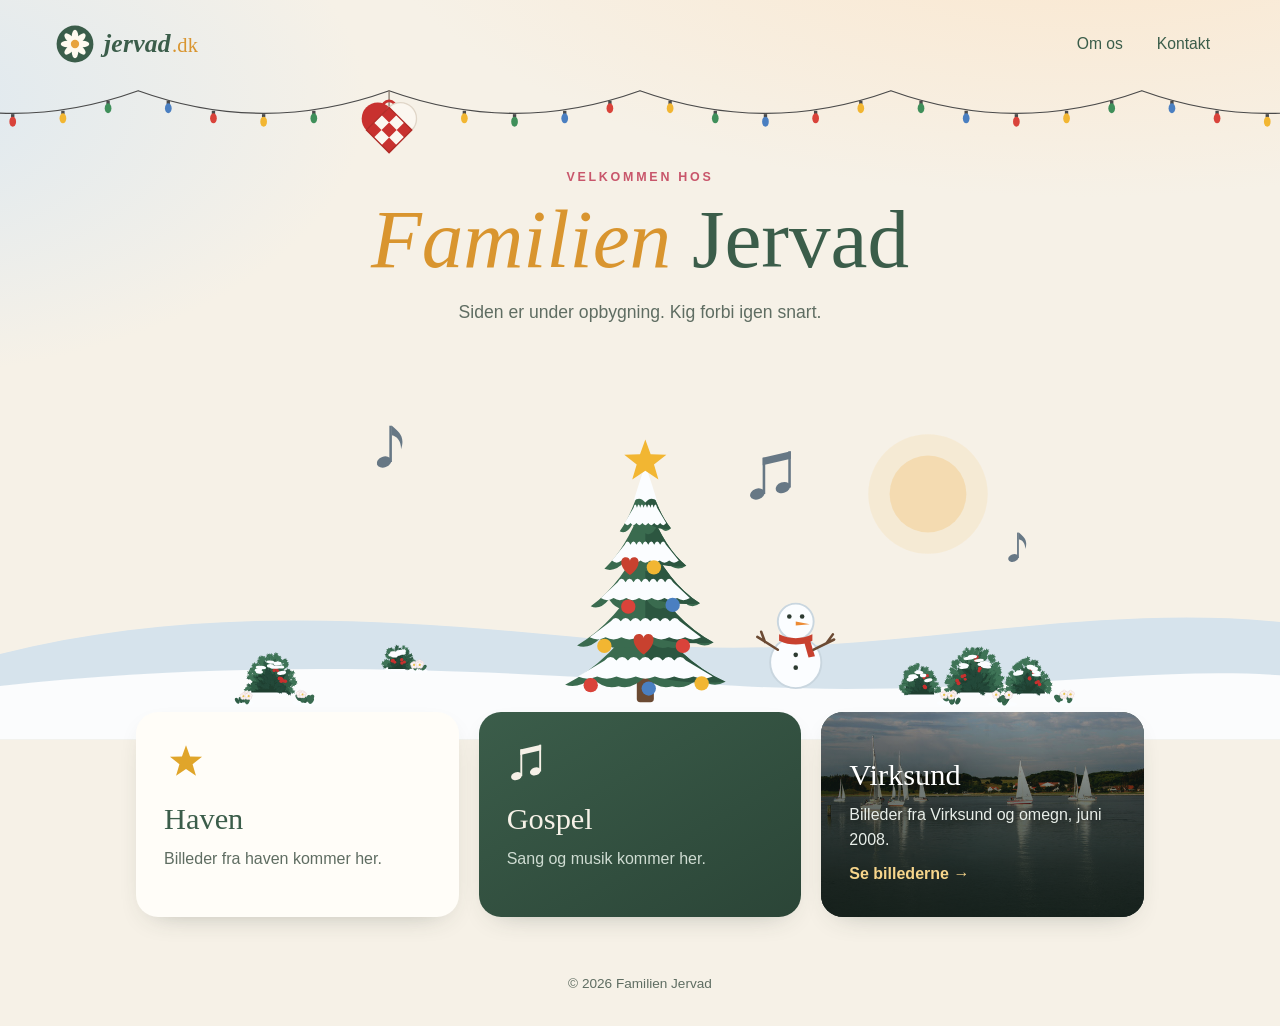
==== commit f553c340: "modified seasonal themes" ====
--- a/index.html
+++ b/index.html
@@ -59,8 +59,8 @@
         <path d="M0 -14 C7 -8 8 2 0 9 C-8 2 -7 -8 0 -14 Z"/>
         <path d="M0 -11 L0 15" stroke="rgba(80,35,10,.5)" stroke-width="1.3" fill="none" stroke-linecap="round"/>
       </g>
-      <g id="bigmaple" transform="scale(1.6)"><use href="#mapleleaf"/></g>
-      <g id="bigoval" transform="scale(1.5)"><use href="#ovalleaf"/></g>
+      <g id="bigmaple" transform="scale(.8)"><use href="#mapleleaf"/></g>
+      <g id="bigoval" transform="scale(.75)"><use href="#ovalleaf"/></g>
       <g id="aster">
         <g fill="currentColor">
           <ellipse cx="0" cy="-12" rx="3.6" ry="10"/>
@@ -84,6 +84,15 @@
           <ellipse cx="-12" cy="0" rx="12" ry="15"/>
           <ellipse cx="12" cy="0" rx="12" ry="15"/>
           <ellipse cx="0" cy="0" rx="11" ry="16"/>
+        </g>
+      </g>
+      <g id="mum">
+        <path d="M-20 0 C-19 -12 -8 -17 0 -17 C9 -17 19 -12 20 0 Z" fill="#5a6e3c"/>
+        <g fill="currentColor">
+          <circle cx="-13" cy="-7" r="3.6"/><circle cx="-6" cy="-13" r="3.8"/><circle cx="3" cy="-15" r="3.8"/><circle cx="11" cy="-10" r="3.6"/><circle cx="15" cy="-3" r="3"/><circle cx="-2" cy="-6" r="3.4"/><circle cx="7" cy="-4" r="3"/>
+        </g>
+        <g fill="#f4c35a">
+          <circle cx="-13" cy="-7" r="1.1"/><circle cx="-6" cy="-13" r="1.2"/><circle cx="3" cy="-15" r="1.2"/><circle cx="11" cy="-10" r="1.1"/><circle cx="-2" cy="-6" r="1"/>
         </g>
       </g>
       <g id="mushroom">
@@ -129,12 +138,6 @@
         <circle cy="-16" r="1.8" fill="#2c3a30"/>
         <path d="M-14 -30 L-30 -40 M-24 -36 L-27 -44 M14 -30 L30 -38 M24 -35 L29 -42" stroke="#6b4a33" stroke-width="2" stroke-linecap="round" fill="none"/>
       </g>
-      <g id="snowdrop">
-        <path d="M-2 0 C-7 -10 -7 -18 -4 -26" stroke="#5d8d5c" stroke-width="3" fill="none" stroke-linecap="round"/>
-        <path d="M0 0 C0 -20 2 -34 9 -38 C13 -36 14 -31 13 -27" stroke="#4f7a52" stroke-width="2" fill="none" stroke-linecap="round"/>
-        <path d="M13 -27 C18 -25 19 -16 13 -10 C7 -16 8 -25 13 -27 Z" fill="#fff" stroke="#c4d2da" stroke-width="1"/>
-        <circle cx="13" cy="-27" r="2" fill="#6b9a5a"/>
-      </g>
       <g id="snowflake" stroke="currentColor" stroke-width="1.6" stroke-linecap="round" fill="none">
         <path d="M0 -9 V9 M-7.8 -4.5 L7.8 4.5 M-7.8 4.5 L7.8 -4.5"/>
         <path d="M-2.5 -7 L0 -5 L2.5 -7 M-2.5 7 L0 5 L2.5 7"/>
@@ -143,51 +146,7 @@
       </g>
       <path id="star" d="M0 -10 L2.4 -3.3 L9.5 -3.1 L3.9 1.3 L5.9 8.1 L0 4.1 L-5.9 8.1 L-3.9 1.3 L-9.5 -3.1 L-2.4 -3.3 Z"/>
       <path id="heart" d="M0 5 C-9 -1 -9 -10 -3.5 -10 C-1.5 -10 0 -8.5 0 -7 C0 -8.5 1.5 -10 3.5 -10 C9 -10 9 -1 0 5 Z"/>
-      <g id="snowdropclump">
-        <use href="#snowdrop" transform="scale(1.3)"/>
-        <use href="#snowdrop" transform="translate(-6 2) scale(-.95 .95)"/>
-        <use href="#snowdrop" transform="translate(10 3) scale(.75)"/>
-      </g>
-      <g id="hellebore">
-        <g fill="#2f5d46">
-          <use href="#leaf" transform="rotate(-8) scale(.85)"/>
-          <use href="#leaf" transform="rotate(-38) scale(.75)"/>
-          <use href="#leaf" transform="scale(-1 1) rotate(-12) scale(.8)"/>
-          <use href="#leaf" transform="scale(-1 1) rotate(-42) scale(.7)"/>
-        </g>
-        <g stroke="#4f7a52" stroke-width="2" fill="none" stroke-linecap="round">
-          <path d="M0 0 C-3 -10 -10 -18 -17 -21"/>
-          <path d="M0 0 C1 -12 2 -24 2 -32"/>
-          <path d="M0 0 C4 -9 12 -15 19 -17"/>
-        </g>
-        <g fill="currentColor" stroke="#d29aab" stroke-width="1.4">
-          <use href="#bloom" transform="translate(-17 -22) rotate(-20) scale(.55)"/>
-          <use href="#bloom" transform="translate(2 -33) scale(.6)"/>
-          <use href="#bloom" transform="translate(19 -18) rotate(25) scale(.5)"/>
-        </g>
-      </g>
-      <g id="erantis">
-        <path d="M0 0 C0 -8 1 -13 0 -17" stroke="#5d8d5c" stroke-width="2.2" fill="none" stroke-linecap="round"/>
-        <path d="M0 -16 L-12 -20 L-4 -15 L-11 -11 L0 -14 L11 -11 L4 -15 L12 -20 Z" fill="#5d8d5c"/>
-        <path d="M-7 -25 C-7 -17 7 -17 7 -25 C5 -22 3 -27 0 -25 C-3 -27 -5 -22 -7 -25 Z" fill="#f2c330"/>
-        <circle cx="0" cy="-21" r="1.8" fill="#e09a1f"/>
-      </g>
       <path id="hollyleaf" d="M0 0 L4 -3 L6 -1 L9 -6 L11 -3 L15 -7 L16 -3 L21 -5 L19 0 L21 5 L16 3 L15 7 L11 3 L9 6 L6 1 L4 3 Z"/>
-      <g id="holly">
-        <g fill="#2f5d46" transform="translate(0 -10)">
-          <use href="#hollyleaf" transform="rotate(-172)"/>
-          <use href="#hollyleaf" transform="rotate(-138)"/>
-          <use href="#hollyleaf" transform="rotate(-104) scale(1.1)"/>
-          <use href="#hollyleaf" transform="rotate(-70)"/>
-          <use href="#hollyleaf" transform="rotate(-36) scale(1.05)"/>
-          <use href="#hollyleaf" transform="rotate(-6)"/>
-        </g>
-        <g fill="#c8312f">
-          <circle cx="-2" cy="-13" r="3.2"/>
-          <circle cx="3.5" cy="-10" r="3.2"/>
-          <circle cx="-4" cy="-7.5" r="3"/>
-        </g>
-      </g>
       <g id="julehjerte">
         <path d="M0 -17 L0 -30" stroke="#8a7d70" stroke-width="1" fill="none"/>
         <path d="M-5 -15 C-6 -24 6 -24 5 -15" stroke="#c8312f" stroke-width="2" fill="none"/>
@@ -202,6 +161,118 @@
           </g>
           <rect x="-12" y="-12" width="24" height="24" fill="none" stroke="#b02a26" stroke-width="1"/>
         </g>
+      </g>
+      <!-- summer shapes -->
+      <g id="sunhead">
+        <g fill="#f2b61f">
+          <ellipse cx="0" cy="-15" rx="4.6" ry="9" transform="rotate(0)"/>
+          <ellipse cx="0" cy="-15" rx="4.6" ry="9" transform="rotate(24)"/>
+          <ellipse cx="0" cy="-15" rx="4.6" ry="9" transform="rotate(48)"/>
+          <ellipse cx="0" cy="-15" rx="4.6" ry="9" transform="rotate(72)"/>
+          <ellipse cx="0" cy="-15" rx="4.6" ry="9" transform="rotate(96)"/>
+          <ellipse cx="0" cy="-15" rx="4.6" ry="9" transform="rotate(120)"/>
+          <ellipse cx="0" cy="-15" rx="4.6" ry="9" transform="rotate(144)"/>
+          <ellipse cx="0" cy="-15" rx="4.6" ry="9" transform="rotate(168)"/>
+          <ellipse cx="0" cy="-15" rx="4.6" ry="9" transform="rotate(192)"/>
+          <ellipse cx="0" cy="-15" rx="4.6" ry="9" transform="rotate(216)"/>
+          <ellipse cx="0" cy="-15" rx="4.6" ry="9" transform="rotate(240)"/>
+          <ellipse cx="0" cy="-15" rx="4.6" ry="9" transform="rotate(264)"/>
+          <ellipse cx="0" cy="-15" rx="4.6" ry="9" transform="rotate(288)"/>
+          <ellipse cx="0" cy="-15" rx="4.6" ry="9" transform="rotate(312)"/>
+          <ellipse cx="0" cy="-15" rx="4.6" ry="9" transform="rotate(336)"/>
+        </g>
+        <g fill="#f7cb3c">
+          <ellipse cx="0" cy="-13" rx="3.6" ry="7" transform="rotate(12)"/>
+          <ellipse cx="0" cy="-13" rx="3.6" ry="7" transform="rotate(36)"/>
+          <ellipse cx="0" cy="-13" rx="3.6" ry="7" transform="rotate(60)"/>
+          <ellipse cx="0" cy="-13" rx="3.6" ry="7" transform="rotate(84)"/>
+          <ellipse cx="0" cy="-13" rx="3.6" ry="7" transform="rotate(108)"/>
+          <ellipse cx="0" cy="-13" rx="3.6" ry="7" transform="rotate(132)"/>
+          <ellipse cx="0" cy="-13" rx="3.6" ry="7" transform="rotate(156)"/>
+          <ellipse cx="0" cy="-13" rx="3.6" ry="7" transform="rotate(180)"/>
+          <ellipse cx="0" cy="-13" rx="3.6" ry="7" transform="rotate(204)"/>
+          <ellipse cx="0" cy="-13" rx="3.6" ry="7" transform="rotate(228)"/>
+          <ellipse cx="0" cy="-13" rx="3.6" ry="7" transform="rotate(252)"/>
+          <ellipse cx="0" cy="-13" rx="3.6" ry="7" transform="rotate(276)"/>
+          <ellipse cx="0" cy="-13" rx="3.6" ry="7" transform="rotate(300)"/>
+          <ellipse cx="0" cy="-13" rx="3.6" ry="7" transform="rotate(324)"/>
+          <ellipse cx="0" cy="-13" rx="3.6" ry="7" transform="rotate(348)"/>
+        </g>
+        <circle r="10" fill="#6b4423"/>
+        <g fill="#8a5a2e"><circle cx="-3" cy="-3" r="1.4"/><circle cx="3" cy="-2" r="1.4"/><circle cx="0" cy="3" r="1.4"/><circle cx="-4" cy="3" r="1.1"/><circle cx="4" cy="4" r="1.1"/></g>
+      </g>
+      <g id="poppy">
+        <g fill="#d8352a">
+          <circle cx="-5" cy="-1" r="7.5"/>
+          <circle cx="5" cy="-1" r="7.5"/>
+          <circle cx="0" cy="-6" r="7.5"/>
+        </g>
+        <circle cx="0" cy="3.5" r="6.5" fill="#bf2a22"/>
+        <circle cx="0" cy="-1" r="3" fill="#2a2420"/>
+      </g>
+      <g id="lavspike">
+        <path d="M0 0 L0 -32" stroke="#6f8f5a" stroke-width="1.6" fill="none"/>
+        <g fill="#8e72c4">
+          <ellipse cx="0" cy="-30" rx="2.6" ry="3.4"/>
+          <ellipse cx="0" cy="-35" rx="2.6" ry="3.4"/>
+          <ellipse cx="0" cy="-40" rx="2.4" ry="3.2"/>
+          <ellipse cx="0" cy="-45" rx="2.1" ry="3"/>
+          <ellipse cx="0" cy="-49" rx="1.6" ry="2.4"/>
+        </g>
+      </g>
+      <g id="lavender">
+        <use href="#lavspike" transform="rotate(-26) scale(.85)"/>
+        <use href="#lavspike" transform="rotate(-15) scale(.95)"/>
+        <use href="#lavspike" transform="rotate(-6)"/>
+        <use href="#lavspike" transform="rotate(3) scale(1.05)"/>
+        <use href="#lavspike" transform="rotate(12) scale(.95)"/>
+        <use href="#lavspike" transform="rotate(22) scale(.88)"/>
+        <g fill="#7f9f73">
+          <use href="#leaf" transform="scale(.45)"/>
+          <use href="#leaf" transform="scale(-.45 .45)"/>
+        </g>
+      </g>
+      <!-- spring shapes -->
+      <g id="daffodil">
+        <g fill="#f8e58a">
+          <ellipse cx="0" cy="-9" rx="4.2" ry="8.5" transform="rotate(0)"/>
+          <ellipse cx="0" cy="-9" rx="4.2" ry="8.5" transform="rotate(60)"/>
+          <ellipse cx="0" cy="-9" rx="4.2" ry="8.5" transform="rotate(120)"/>
+          <ellipse cx="0" cy="-9" rx="4.2" ry="8.5" transform="rotate(180)"/>
+          <ellipse cx="0" cy="-9" rx="4.2" ry="8.5" transform="rotate(240)"/>
+          <ellipse cx="0" cy="-9" rx="4.2" ry="8.5" transform="rotate(300)"/>
+        </g>
+        <circle r="6.2" fill="#f0a81c"/>
+        <circle r="3.6" fill="#e08a10"/>
+      </g>
+      <g id="muscari">
+        <path d="M-1 0 C-5 -6 -8 -12 -10 -18 M1 0 C4 -6 7 -11 10 -16" stroke="#6b9a5a" stroke-width="1.8" fill="none" stroke-linecap="round"/>
+        <path d="M0 0 L0 -18" stroke="#4f7a52" stroke-width="1.7"/>
+        <ellipse cx="-4.4" cy="-18.0" rx="2.3" ry="2.1" fill="#5566c8"/><ellipse cx="0.0" cy="-18.0" rx="2.3" ry="2.1" fill="#5566c8"/><ellipse cx="4.4" cy="-18.0" rx="2.3" ry="2.1" fill="#5566c8"/><ellipse cx="-1.9" cy="-21.4" rx="2.3" ry="2.1" fill="#5566c8"/><ellipse cx="1.9" cy="-21.4" rx="2.3" ry="2.1" fill="#5566c8"/><ellipse cx="-3.3" cy="-24.8" rx="2.3" ry="2.1" fill="#5566c8"/><ellipse cx="0.0" cy="-24.8" rx="2.3" ry="2.1" fill="#5566c8"/><ellipse cx="3.3" cy="-24.8" rx="2.3" ry="2.1" fill="#5566c8"/><ellipse cx="-1.4" cy="-28.2" rx="2.3" ry="2.1" fill="#5566c8"/><ellipse cx="1.4" cy="-28.2" rx="2.3" ry="2.1" fill="#5566c8"/><ellipse cx="-2.2" cy="-31.6" rx="2.3" ry="2.1" fill="#7f8de0"/><ellipse cx="0.0" cy="-31.6" rx="2.3" ry="2.1" fill="#7f8de0"/><ellipse cx="2.2" cy="-31.6" rx="2.3" ry="2.1" fill="#7f8de0"/><ellipse cx="-0.8" cy="-35.0" rx="2.3" ry="2.1" fill="#7f8de0"/><ellipse cx="0.8" cy="-35.0" rx="2.3" ry="2.1" fill="#7f8de0"/>
+      </g>
+      <g id="primrose">
+        <g fill="#5d8d5c">
+          <use href="#leaf" transform="scale(.55)"/>
+          <use href="#leaf" transform="scale(-.55 .55)"/>
+          <use href="#leaf" transform="rotate(-40) scale(.45)"/>
+          <use href="#leaf" transform="scale(-1 1) rotate(-40) scale(.45)"/>
+        </g>
+        <g style="color:#f7e48a">
+          <use href="#bloom" transform="translate(-7 -9) scale(.42)"/>
+          <use href="#bloom" transform="translate(6 -11) scale(.46)"/>
+          <use href="#bloom" transform="translate(0 -4) scale(.4)"/>
+        </g>
+      </g>
+      <g id="solsort">
+        <path d="M-9 -6 L-24 -13 L-23 -8 L-9 -3 Z" fill="#1d1f22"/>
+        <ellipse cx="-1" cy="-9" rx="11" ry="7.5" fill="#23262a"/>
+        <ellipse cx="3" cy="-10" rx="4.5" ry="3.2" fill="#3a3f45" opacity=".6"/>
+        <ellipse cx="-4" cy="-10" rx="8" ry="4.5" transform="rotate(-12 -4 -10)" fill="#17191b"/>
+        <circle cx="7" cy="-17" r="6" fill="#23262a"/>
+        <circle cx="8.6" cy="-18.6" r="1.8" fill="#f2a52b"/>
+        <circle cx="8.8" cy="-18.6" r=".9" fill="#111"/>
+        <path d="M12.4 -18.6 L18 -19.8 L12.6 -16.8 Z M12.4 -16.4 L17.2 -14.6 L12.2 -15.4 Z" fill="#f2a52b"/>
+        <path d="M-1 -2 L-2 0.5 M2.5 -2 L2.5 0.5" stroke="#3b2f28" stroke-width="1.2" stroke-linecap="round"/>
       </g>
     </defs>
   </svg>
@@ -286,58 +357,160 @@
         <use href="#spruce" transform="translate(455 342) scale(1.6)"/>
 
        <g class="season season-spring">
-        <!-- sun -->
+        <!-- soft spring sun -->
         <circle cx="720" cy="110" r="64" fill="#f7d58b" opacity=".55"/>
         <circle cx="720" cy="110" r="42" fill="#f4c46a" opacity=".7"/>
+
+
+        <!-- floating notes -->
+        <g class="notes" fill="#3b5d4a">
+          <use href="#note" class="n n1" x="200" y="140"/>
+          <use href="#notes2" class="n n2" x="590" y="170"/>
+          <use href="#note" class="n n3" x="490" y="104"/>
+        </g>
+
+        <!-- a blackbird singing from the top of the tree -->
+        <g transform="translate(456 127) scale(1.5)"><g class="perch"><use href="#solsort"/></g></g>
+
+        <!-- left: daffodils at the back, tulips, small flowers in front -->
+        <path d="M108 328 C112 303 104 271 108 246" stroke="#4f7a52" stroke-width="2.6" fill="none" stroke-linecap="round"/>
+        <path d="M106 328 C102 308 99 292 100 278 M110 328 C113 310 117 296 118 284" stroke="#6b9a5a" stroke-width="2.4" fill="none" stroke-linecap="round"/>
+        <g class="sway s1"><use href="#daffodil" transform="translate(108 246) scale(1.37)"/></g>
+        <path d="M136 330 C133 305 139 287 136 262" stroke="#4f7a52" stroke-width="2.6" fill="none" stroke-linecap="round"/>
+        <path d="M134 330 C130 310 127 294 128 280 M138 330 C141 312 145 298 146 286" stroke="#6b9a5a" stroke-width="2.4" fill="none" stroke-linecap="round"/>
+        <g class="sway s2"><use href="#daffodil" transform="translate(136 262) scale(1.23)"/></g>
+        <path d="M160 328 C163 303 157 299 160 274" stroke="#4f7a52" stroke-width="2.6" fill="none" stroke-linecap="round"/>
+        <path d="M158 328 C154 308 151 292 152 278 M162 328 C165 310 169 296 170 284" stroke="#6b9a5a" stroke-width="2.4" fill="none" stroke-linecap="round"/>
+        <g class="sway s2"><use href="#daffodil" transform="translate(160 274) scale(1.10)"/></g>
+        <g fill="#5d8d5c">
+          <use href="#leaf" transform="translate(282 312) scale(-.9 .9)"/>
+          <use href="#leaf" transform="translate(318 318) scale(.8)"/>
+        </g>
+        <path d="M282 334 C284 310 279 286 282 262" stroke="#4f7a52" stroke-width="3" fill="none" stroke-linecap="round"/>
+        <g class="sway s3" fill="#e2574c"><use href="#tulip" transform="translate(282 262) scale(1)"/></g>
+        <path d="M318 334 C320 310 315 300 318 276" stroke="#4f7a52" stroke-width="3" fill="none" stroke-linecap="round"/>
+        <g class="sway s1" fill="#e98aa0"><use href="#tulip" transform="translate(318 276) scale(0.9)"/></g>
+        <use href="#muscari" transform="translate(212 326) scale(1.0)"/>
+        <use href="#muscari" transform="translate(240 328) scale(1.05)"/>
+        <use href="#muscari" transform="translate(196 336) scale(1.25)"/>
+        <use href="#muscari" transform="translate(224 338) scale(1.2)"/>
+        <use href="#primrose" transform="translate(352 334) scale(1.15)"/>
+
+        <!-- right: tulips, flowers, daffodils -->
+        <path d="M796 326 C799 301 793 275 796 250" stroke="#4f7a52" stroke-width="2.6" fill="none" stroke-linecap="round"/>
+        <path d="M794 326 C790 306 787 290 788 276 M798 326 C801 308 805 294 806 282" stroke="#6b9a5a" stroke-width="2.4" fill="none" stroke-linecap="round"/>
+        <g class="sway s3"><use href="#daffodil" transform="translate(796 250) scale(1.30)"/></g>
+        <path d="M822 330 C819 305 825 293 822 268" stroke="#4f7a52" stroke-width="2.6" fill="none" stroke-linecap="round"/>
+        <path d="M820 330 C816 310 813 294 814 280 M824 330 C827 312 831 298 832 286" stroke="#6b9a5a" stroke-width="2.4" fill="none" stroke-linecap="round"/>
+        <g class="sway s1"><use href="#daffodil" transform="translate(822 268) scale(1.14)"/></g>
+        <g fill="#5d8d5c">
+          <use href="#leaf" transform="translate(588 316) scale(-.85 .85)"/>
+          <use href="#leaf" transform="translate(634 318) scale(.85)"/>
+        </g>
+        <path d="M588 336 C590 312 585 292 588 268" stroke="#4f7a52" stroke-width="3" fill="none" stroke-linecap="round"/>
+        <g class="sway s1" fill="#f0a14a"><use href="#tulip" transform="translate(588 268) scale(0.95)"/></g>
+        <path d="M611 336 C613 312 608 304 611 280" stroke="#4f7a52" stroke-width="3" fill="none" stroke-linecap="round"/>
+        <g class="sway s3" fill="#e2574c"><use href="#tulip" transform="translate(611 280) scale(0.85)"/></g>
+        <path d="M634 336 C636 312 631 296 634 272" stroke="#4f7a52" stroke-width="3" fill="none" stroke-linecap="round"/>
+        <g class="sway s1" fill="#9a7cc4"><use href="#tulip" transform="translate(634 272) scale(0.9)"/></g>
+        <use href="#primrose" transform="translate(536 334) scale(1.1)"/>
+        <use href="#muscari" transform="translate(702 326) scale(1.0)"/>
+        <use href="#muscari" transform="translate(686 337) scale(1.2)"/>
+        <use href="#muscari" transform="translate(716 336) scale(1.25)"/>
+        <use href="#muscari" transform="translate(744 330) scale(1.05)"/>
+
+        <!-- grass tufts -->
+        <g stroke="#4f7a52" stroke-width="2" stroke-linecap="round" fill="none">
+          <path d="M40 360 l-4 -14 M44 360 l2 -16 M48 360 l6 -12"/>
+          <path d="M870 362 l-4 -14 M874 362 l2 -16 M878 362 l6 -12"/>
+        </g>
+       </g>
+
+       <g class="season season-summer">
+        <!-- high summer sun -->
+        <circle cx="730" cy="95" r="70" fill="#fbe08a" opacity=".55"/>
+        <circle cx="730" cy="95" r="46" fill="#f8cf4f" opacity=".8"/>
 
         <!-- floating notes -->
         <g class="notes" fill="#3b5d4a">
           <use href="#note" class="n n1" x="210" y="120"/>
-          <use href="#notes2" class="n n2" x="430" y="80"/>
-          <use href="#note" class="n n3" x="600" y="150"/>
-          <g transform="translate(120 200) scale(.8)"><use href="#note" class="n n4"/></g>
-          <g transform="translate(800 210) scale(.7)"><use href="#notes2" class="n n5"/></g>
-        </g>
-
-
-        <!-- stems -->
-        <g stroke="#4f7a52" stroke-width="3.5" fill="none" stroke-linecap="round">
-          <path d="M90 340 C92 300 86 270 92 238"/>
-          <path d="M170 345 C168 310 176 280 172 252"/>
-          <path d="M260 345 C262 300 254 260 262 214"/>
-          <path d="M350 350 C346 316 354 290 350 266"/>
-          <path d="M560 350 C562 312 556 286 562 250"/>
-          <path d="M640 348 C636 300 646 262 640 222"/>
-          <path d="M730 352 C732 318 726 292 732 268"/>
-          <path d="M820 346 C818 310 826 276 820 240"/>
-        </g>
-
-        <!-- leaves -->
+          <use href="#notes2" class="n n2" x="560" y="140"/>
+          <g transform="translate(860 200) scale(.7)"><use href="#note" class="n n4"/></g>
+        </g>
+
+        <!-- left: sunflower, poppies, lavender, marguerite -->
+        <g stroke="#4f7a52" stroke-width="4" fill="none" stroke-linecap="round">
+          <path d="M112 334 C114 290 108 250 112 214"/>
+        </g>
         <g fill="#5d8d5c">
-          <use href="#leaf" x="92" y="300"/>
-          <use href="#leaf" transform="translate(260 300) scale(-1 1)"/>
-          <use href="#leaf" x="350" y="320"/>
-          <use href="#leaf" transform="translate(562 310) scale(-1 1)"/>
-          <use href="#leaf" x="640" y="296"/>
-          <use href="#leaf" transform="translate(820 306) scale(-1 1)"/>
-        </g>
-
-        <!-- flowers -->
-        <g class="sway s1"><use href="#daisy" x="92" y="232"/></g>
-        <g class="sway s2" style="color:#d9667a"><use href="#bloom" x="172" y="246"/></g>
-        <g class="sway s3" fill="#e2574c"><use href="#tulip" x="262" y="214"/></g>
-        <g class="sway s1" style="color:#9a7cc4"><use href="#bloom" x="350" y="260"/></g>
-        <g class="sway s2"><use href="#daisy" x="562" y="244"/></g>
-        <g class="sway s3" fill="#f0a14a"><use href="#tulip" x="640" y="222"/></g>
-        <g class="sway s1" style="color:#e98aa0"><use href="#bloom" x="732" y="262"/></g>
-        <g class="sway s2"><use href="#daisy" x="820" y="234"/></g>
-
-        <!-- grass tufts -->
-        <g stroke="#4f7a52" stroke-width="2" stroke-linecap="round" fill="none">
-          <path d="M40 360 l-4 -14 M44 360 l2 -16 M48 360 l6 -12"/>
-          <path d="M440 362 l-4 -14 M444 362 l2 -16 M448 362 l6 -12"/>
-          <path d="M870 362 l-4 -14 M874 362 l2 -16 M878 362 l6 -12"/>
-        </g>
+          <use href="#leaf" transform="translate(112 282) scale(1.2)"/>
+          <use href="#leaf" transform="translate(112 300) scale(-1.1 1.1)"/>
+        </g>
+        <g class="sway s2"><use href="#sunhead" transform="translate(112 212) rotate(-8)"/></g>
+
+        <g stroke="#4f7a52" stroke-width="2" fill="none" stroke-linecap="round">
+          <path d="M182 334 C184 312 178 296 182 280"/>
+          <path d="M200 334 C198 316 204 304 201 294"/>
+          <path d="M222 332 C224 316 218 302 223 286"/>
+        </g>
+        <g class="sway s1"><use href="#poppy" transform="translate(182 278)"/></g>
+        <g class="sway s3"><use href="#poppy" transform="translate(201 293) scale(.85)"/></g>
+        <g class="sway s2"><use href="#poppy" transform="translate(223 284) scale(.95)"/></g>
+
+        <g class="sway s3"><use href="#lavender" transform="translate(292 330) scale(1.05)"/></g>
+
+        <g stroke="#4f7a52" stroke-width="2.5" fill="none" stroke-linecap="round">
+          <path d="M350 334 C352 312 346 298 350 284"/>
+        </g>
+        <g class="sway s1"><use href="#daisy" transform="translate(350 282) scale(.75)"/></g>
+
+        <!-- right: marguerites, poppies, sunflower, lavender -->
+        <g stroke="#4f7a52" stroke-width="2.5" fill="none" stroke-linecap="round">
+          <path d="M572 334 C574 310 568 296 572 280"/>
+          <path d="M596 334 C594 318 600 306 597 296"/>
+        </g>
+        <g class="sway s2"><use href="#daisy" transform="translate(572 278) scale(.8)"/></g>
+        <g class="sway s3"><use href="#daisy" transform="translate(597 294) scale(.65)"/></g>
+
+        <g stroke="#4f7a52" stroke-width="2" fill="none" stroke-linecap="round">
+          <path d="M664 334 C666 314 660 300 664 286"/>
+          <path d="M684 334 C682 318 688 308 685 298"/>
+        </g>
+        <g class="sway s1"><use href="#poppy" transform="translate(664 284) scale(.9)"/></g>
+        <g class="sway s2"><use href="#poppy" transform="translate(685 297) scale(.8)"/></g>
+
+        <g stroke="#4f7a52" stroke-width="3.6" fill="none" stroke-linecap="round">
+          <path d="M760 334 C762 296 756 262 760 234"/>
+        </g>
+        <g fill="#5d8d5c">
+          <use href="#leaf" transform="translate(760 290) scale(-1.1 1.1)"/>
+          <use href="#leaf" transform="translate(760 306)"/>
+        </g>
+        <g class="sway s3"><use href="#sunhead" transform="translate(760 232) rotate(6) scale(.88)"/></g>
+
+        <g class="sway s1"><use href="#lavender" transform="translate(838 330) scale(.95)"/></g>
+
+        <!-- butterflies -->
+        <g transform="translate(250 190) scale(1.35)"><g class="flutter fa">
+          <g class="wings">
+            <ellipse cx="-6" cy="-4" rx="6.5" ry="8.5" transform="rotate(-25 -6 -4)" fill="#f4d24a"/>
+            <ellipse cx="6" cy="-4" rx="6.5" ry="8.5" transform="rotate(25 6 -4)" fill="#f4d24a"/>
+            <ellipse cx="-4.5" cy="5" rx="4.5" ry="5.5" transform="rotate(20 -4.5 5)" fill="#f0c23a"/>
+            <ellipse cx="4.5" cy="5" rx="4.5" ry="5.5" transform="rotate(-20 4.5 5)" fill="#f0c23a"/>
+          </g>
+          <ellipse rx="1.5" ry="7" fill="#3b3330"/>
+          <path d="M-0.5 -6 C-2 -11 -4 -13 -6 -13 M0.5 -6 C2 -11 4 -13 6 -13" stroke="#3b3330" stroke-width="1" fill="none" stroke-linecap="round"/>
+        </g></g>
+        <g transform="translate(640 205) scale(1.35)"><g class="flutter fb">
+          <g class="wings">
+            <ellipse cx="-6" cy="-4" rx="6.5" ry="8.5" transform="rotate(-25 -6 -4)" fill="#7aa6d8"/>
+            <ellipse cx="6" cy="-4" rx="6.5" ry="8.5" transform="rotate(25 6 -4)" fill="#7aa6d8"/>
+            <ellipse cx="-4.5" cy="5" rx="4.5" ry="5.5" transform="rotate(20 -4.5 5)" fill="#9cbfe6"/>
+            <ellipse cx="4.5" cy="5" rx="4.5" ry="5.5" transform="rotate(-20 4.5 5)" fill="#9cbfe6"/>
+          </g>
+          <ellipse rx="1.5" ry="7" fill="#3b3330"/>
+          <path d="M-0.5 -6 C-2 -11 -4 -13 -6 -13 M0.5 -6 C2 -11 4 -13 6 -13" stroke="#3b3330" stroke-width="1" fill="none" stroke-linecap="round"/>
+        </g></g>
        </g>
 
        <g class="season season-autumn">
@@ -352,62 +525,1138 @@
           <g transform="translate(800 210) scale(.7)"><use href="#note" class="n n5"/></g>
         </g>
 
-        <!-- stems -->
-        <g stroke="#6f7a3c" stroke-width="3.5" fill="none" stroke-linecap="round">
-          <path d="M90 340 C92 300 86 270 92 238"/>
-          <path d="M170 345 C168 310 176 280 172 252"/>
-          <path d="M260 345 C262 300 254 260 262 214"/>
-          <path d="M350 350 C346 316 354 290 350 266"/>
-          <path d="M600 350 C602 312 596 286 602 250"/>
-          <path d="M660 348 C656 300 666 262 660 222"/>
-          <path d="M760 352 C762 318 756 292 762 268"/>
-          <path d="M840 346 C838 310 846 276 840 240"/>
-        </g>
-
-        <!-- leaves on stems -->
-        <g fill="#8a8a3e">
-          <use href="#leaf" x="92" y="300"/>
-          <use href="#leaf" transform="translate(260 300) scale(-1 1)"/>
-          <use href="#leaf" x="350" y="320"/>
-          <use href="#leaf" transform="translate(602 310) scale(-1 1)"/>
-          <use href="#leaf" x="660" y="296"/>
-          <use href="#leaf" transform="translate(840 306) scale(-1 1)"/>
-        </g>
-
-        <!-- asters and chrysanthemums -->
-        <g class="sway s1" style="color:#8e6bbf"><use href="#aster" x="92" y="232"/></g>
-        <g class="sway s2" style="color:#c8642f"><use href="#bloom" x="172" y="246"/></g>
-        <g class="sway s3" style="color:#b0548a"><use href="#aster" x="262" y="210"/></g>
-        <g class="sway s1" style="color:#d9a531"><use href="#bloom" x="350" y="260"/></g>
-        <g class="sway s2" style="color:#7a62b8"><use href="#aster" x="602" y="244"/></g>
-        <g class="sway s3" style="color:#a8455a"><use href="#bloom" x="660" y="218"/></g>
-        <g class="sway s1" style="color:#d9a531"><use href="#bloom" x="762" y="262"/></g>
-        <g class="sway s2" style="color:#9a6fc6"><use href="#aster" x="840" y="234"/></g>
-
-        <!-- pumpkins and mushrooms -->
-        <g style="color:#e07b2f"><use href="#pumpkin" x="552" y="322"/></g>
-        <g style="color:#eb9a3c"><use href="#pumpkin" transform="translate(590 336) scale(.6)"/></g>
-        <use href="#mushroom" x="300" y="318"/>
-        <use href="#mushroom" transform="translate(322 326) scale(.65)"/>
-        <use href="#mushroom" transform="translate(712 322) scale(.8)"/>
-
-        <!-- leaves on the ground -->
-        <g>
-          <use href="#mapleleaf" fill="#d9622b" transform="translate(40 332) rotate(-30)"/>
-          <use href="#ovalleaf"  fill="#e3a82b" transform="translate(140 336) rotate(70)"/>
-          <use href="#mapleleaf" fill="#c43d2f" transform="translate(210 330) rotate(20) scale(.8)"/>
-          <use href="#ovalleaf"  fill="#a8552b" transform="translate(400 334) rotate(-60)"/>
-          <use href="#mapleleaf" fill="#e3a82b" transform="translate(548 332) rotate(40) scale(.85)"/>
-          <use href="#ovalleaf"  fill="#d9622b" transform="translate(620 336) rotate(100)"/>
-          <use href="#mapleleaf" fill="#a8552b" transform="translate(800 334) rotate(-15) scale(.75)"/>
-          <use href="#ovalleaf"  fill="#c43d2f" transform="translate(872 330) rotate(50)"/>
+        <!-- the garden: asters and chrysanthemums, drawn to scale with the tree -->
+        <!-- two planted beds on the lawn -->
+        <ellipse cx="167" cy="341" rx="106" ry="7.5" fill="#7d5f40"/>
+        <ellipse cx="689" cy="319" rx="40" ry="4" fill="#7d5f40"/>
+        <ellipse cx="829" cy="342" rx="54" ry="6.5" fill="#7d5f40"/>
+        <g>
+          <ellipse cx="676" cy="311" rx="14.0" ry="4.8" fill="#56703f"/>
+          <circle cx="674.4" cy="299.0" r="7.1" fill="#647e47"/>
+          <circle cx="668.2" cy="305.5" r="5.0" fill="#4b6438"/>
+          <circle cx="673.0" cy="299.4" r="5.0" fill="#647e47"/>
+          <circle cx="683.4" cy="308.0" r="6.7" fill="#4b6438"/>
+          <circle cx="673.2" cy="297.8" r="5.6" fill="#647e47"/>
+          <circle cx="672.6" cy="297.9" r="4.9" fill="#56703f"/>
+          <circle cx="686.7" cy="307.7" r="4.6" fill="#56703f"/>
+          <circle cx="668.8" cy="302.2" r="5.4" fill="#4b6438"/>
+          <circle cx="675.4" cy="295.6" r="6.3" fill="#647e47"/>
+          <circle cx="681.1" cy="308.8" r="6.3" fill="#647e47"/>
+          <circle cx="664.2" cy="308.6" r="6.8" fill="#4b6438"/>
+          <circle cx="670.7" cy="304.0" r="5.9" fill="#56703f"/>
+          <circle cx="671.7" cy="305.8" r="5.6" fill="#647e47"/>
+          <circle cx="667.7" cy="299.1" r="1.5" fill="#8e6bbf"/>
+          <circle cx="671.9" cy="302.2" r="1.3" fill="#b39ad8"/>
+          <circle cx="685.9" cy="300.2" r="1.6" fill="#b39ad8"/>
+          <circle cx="678.8" cy="292.2" r="1.5" fill="#b39ad8"/>
+          <circle cx="683.5" cy="300.9" r="1.5" fill="#7a62b8"/>
+          <circle cx="673.5" cy="293.6" r="1.3" fill="#9d7fd0"/>
+          <circle cx="681.3" cy="301.6" r="1.8" fill="#7a62b8"/>
+          <circle cx="680.1" cy="292.4" r="1.3" fill="#9d7fd0"/>
+          <circle cx="683.6" cy="298.5" r="1.7" fill="#7a62b8"/>
+          <circle cx="686.0" cy="303.5" r="1.7" fill="#9d7fd0"/>
+          <circle cx="686.0" cy="299.7" r="1.4" fill="#9d7fd0"/>
+          <circle cx="684.2" cy="296.8" r="1.4" fill="#9d7fd0"/>
+          <circle cx="679.8" cy="293.4" r="1.6" fill="#8e6bbf"/>
+          <circle cx="671.2" cy="300.3" r="1.5" fill="#b39ad8"/>
+          <circle cx="683.3" cy="303.4" r="1.7" fill="#8e6bbf"/>
+          <circle cx="676.4" cy="300.2" r="1.7" fill="#8e6bbf"/>
+          <circle cx="677.4" cy="297.4" r="1.3" fill="#9d7fd0"/>
+          <circle cx="675.2" cy="297.0" r="1.9" fill="#8e6bbf"/>
+          <circle cx="670.2" cy="292.5" r="1.7" fill="#9d7fd0"/>
+          <circle cx="680.2" cy="296.0" r="1.5" fill="#8e6bbf"/>
+          <circle cx="669.4" cy="298.3" r="1.5" fill="#8e6bbf"/>
+          <circle cx="675.2" cy="302.0" r="1.7" fill="#9d7fd0"/>
+          <circle cx="664.6" cy="305.3" r="1.5" fill="#b39ad8"/>
+          <circle cx="664.8" cy="302.5" r="1.6" fill="#8e6bbf"/>
+          <circle cx="673.3" cy="291.4" r="1.7" fill="#b39ad8"/>
+          <circle cx="680.5" cy="303.4" r="1.5" fill="#7a62b8"/>
+          <circle cx="669.7" cy="299.3" r="1.6" fill="#b39ad8"/>
+          <circle cx="674.7" cy="294.7" r="1.6" fill="#8e6bbf"/>
+          <circle cx="671.0" cy="304.3" r="1.7" fill="#b39ad8"/>
+          <circle cx="671.4" cy="298.8" r="1.4" fill="#9d7fd0"/>
+          <circle cx="681.4" cy="294.0" r="1.9" fill="#b39ad8"/>
+          <circle cx="682.1" cy="293.5" r="1.7" fill="#9d7fd0"/>
+          <circle cx="667.2" cy="300.2" r="1.8" fill="#9d7fd0"/>
+        </g>
+        <g>
+          <ellipse cx="704" cy="313" rx="12.0" ry="4.2" fill="#56703f"/>
+          <circle cx="707.3" cy="300.4" r="5.2" fill="#647e47"/>
+          <circle cx="709.5" cy="309.7" r="4.7" fill="#56703f"/>
+          <circle cx="695.3" cy="311.0" r="4.5" fill="#56703f"/>
+          <circle cx="704.5" cy="305.8" r="6.1" fill="#647e47"/>
+          <circle cx="703.6" cy="303.2" r="5.5" fill="#4b6438"/>
+          <circle cx="694.6" cy="311.5" r="4.9" fill="#56703f"/>
+          <circle cx="709.8" cy="302.9" r="5.3" fill="#4b6438"/>
+          <circle cx="702.1" cy="301.0" r="4.6" fill="#4b6438"/>
+          <circle cx="708.2" cy="310.7" r="4.9" fill="#56703f"/>
+          <circle cx="709.9" cy="303.5" r="5.7" fill="#56703f"/>
+          <circle cx="713.2" cy="307.8" r="4.1" fill="#4b6438"/>
+          <circle cx="697.1" cy="306.1" r="6.1" fill="#4b6438"/>
+          <circle cx="698.4" cy="307.3" r="1.5" fill="#8e6bbf"/>
+          <circle cx="702.9" cy="296.6" r="1.3" fill="#9d7fd0"/>
+          <circle cx="707.3" cy="302.5" r="1.7" fill="#9d7fd0"/>
+          <circle cx="697.6" cy="304.7" r="1.8" fill="#8e6bbf"/>
+          <circle cx="705.2" cy="299.9" r="1.4" fill="#8e6bbf"/>
+          <circle cx="702.3" cy="300.1" r="1.8" fill="#7a62b8"/>
+          <circle cx="700.2" cy="300.4" r="1.4" fill="#8e6bbf"/>
+          <circle cx="697.0" cy="303.8" r="1.5" fill="#8e6bbf"/>
+          <circle cx="702.7" cy="299.3" r="1.8" fill="#b39ad8"/>
+          <circle cx="712.0" cy="301.6" r="1.8" fill="#b39ad8"/>
+          <circle cx="712.5" cy="304.0" r="1.5" fill="#9d7fd0"/>
+          <circle cx="703.4" cy="295.6" r="1.7" fill="#b39ad8"/>
+          <circle cx="704.2" cy="295.3" r="1.9" fill="#8e6bbf"/>
+          <circle cx="705.8" cy="296.8" r="1.6" fill="#9d7fd0"/>
+          <circle cx="696.2" cy="305.9" r="1.6" fill="#7a62b8"/>
+          <circle cx="700.6" cy="296.7" r="1.5" fill="#9d7fd0"/>
+          <circle cx="703.2" cy="295.2" r="1.6" fill="#9d7fd0"/>
+          <circle cx="711.7" cy="308.1" r="1.3" fill="#b39ad8"/>
+          <circle cx="706.6" cy="299.1" r="1.8" fill="#8e6bbf"/>
+          <circle cx="699.2" cy="301.1" r="1.3" fill="#b39ad8"/>
+          <circle cx="710.8" cy="299.7" r="1.6" fill="#9d7fd0"/>
+          <circle cx="693.7" cy="308.2" r="1.6" fill="#8e6bbf"/>
+          <circle cx="701.7" cy="303.1" r="1.9" fill="#9d7fd0"/>
+          <circle cx="710.9" cy="301.5" r="1.6" fill="#b39ad8"/>
+          <circle cx="713.1" cy="306.5" r="1.6" fill="#7a62b8"/>
+        </g>
+        <g>
+          <ellipse cx="664" cy="319" rx="9.0" ry="2.2" fill="#4f6438"/>
+          <circle cx="660.2" cy="314.2" r="4.0" fill="#4f6438"/>
+          <circle cx="665.4" cy="314.5" r="3.4" fill="#4f6438"/>
+          <circle cx="658.6" cy="317.0" r="3.4" fill="#4f6438"/>
+          <circle cx="658.8" cy="316.8" r="3.5" fill="#4f6438"/>
+          <circle cx="660.9" cy="316.3" r="3.9" fill="#4f6438"/>
+          <circle cx="666.7" cy="315.4" r="4.0" fill="#4f6438"/>
+          <circle cx="669.5" cy="315.6" r="2.7" fill="#4f6438"/>
+          <circle cx="668.0" cy="318.4" r="3.2" fill="#5b7040"/>
+          <circle cx="665.6" cy="312.8" r="3.8" fill="#4f6438"/>
+          <circle cx="662.3" cy="315.5" r="3.8" fill="#4f6438"/>
+          <circle cx="661.6" cy="315.9" r="4.0" fill="#5b7040"/>
+          <circle cx="663.9" cy="314.8" r="1.9" fill="#e9b84a"/>
+          <circle cx="657.1" cy="314.5" r="2.0" fill="#d99a2b"/>
+          <circle cx="663.7" cy="311.6" r="1.8" fill="#d99a2b"/>
+          <circle cx="668.2" cy="316.9" r="1.6" fill="#e9b84a"/>
+          <circle cx="664.9" cy="310.2" r="1.9" fill="#d99a2b"/>
+          <circle cx="665.4" cy="312.6" r="1.6" fill="#d99a2b"/>
+          <circle cx="657.6" cy="315.3" r="1.5" fill="#d99a2b"/>
+          <circle cx="666.3" cy="313.2" r="2.0" fill="#e9b84a"/>
+          <circle cx="663.8" cy="314.2" r="1.4" fill="#d99a2b"/>
+          <circle cx="659.6" cy="312.3" r="2.0" fill="#e9b84a"/>
+          <circle cx="662.3" cy="310.4" r="1.5" fill="#e9b84a"/>
+          <circle cx="657.5" cy="313.9" r="1.6" fill="#d99a2b"/>
+          <circle cx="658.4" cy="313.8" r="2.0" fill="#d99a2b"/>
+          <circle cx="666.2" cy="315.2" r="1.8" fill="#d99a2b"/>
+          <circle cx="658.6" cy="313.5" r="1.7" fill="#e9b84a"/>
+          <circle cx="660.1" cy="316.2" r="1.6" fill="#d99a2b"/>
+        </g>
+        <g>
+          <ellipse cx="690" cy="320" rx="10.0" ry="2.4" fill="#4f6438"/>
+          <circle cx="691.6" cy="317.3" r="3.9" fill="#4f6438"/>
+          <circle cx="684.9" cy="319.0" r="4.0" fill="#5b7040"/>
+          <circle cx="691.4" cy="315.8" r="3.1" fill="#4f6438"/>
+          <circle cx="683.9" cy="319.0" r="3.9" fill="#4f6438"/>
+          <circle cx="682.4" cy="319.6" r="2.9" fill="#4f6438"/>
+          <circle cx="695.0" cy="315.1" r="3.5" fill="#4f6438"/>
+          <circle cx="686.7" cy="313.8" r="2.8" fill="#5b7040"/>
+          <circle cx="685.0" cy="319.0" r="3.8" fill="#5b7040"/>
+          <circle cx="688.3" cy="312.5" r="4.6" fill="#5b7040"/>
+          <circle cx="697.5" cy="318.6" r="3.9" fill="#4f6438"/>
+          <circle cx="684.1" cy="319.3" r="3.5" fill="#4f6438"/>
+          <circle cx="689.0" cy="312.8" r="3.9" fill="#5b7040"/>
+          <circle cx="692.1" cy="310.5" r="1.8" fill="#e9b84a"/>
+          <circle cx="689.4" cy="313.3" r="1.7" fill="#c2502e"/>
+          <circle cx="694.7" cy="313.6" r="1.9" fill="#c2502e"/>
+          <circle cx="687.0" cy="312.4" r="1.7" fill="#e9b84a"/>
+          <circle cx="690.5" cy="312.5" r="2.1" fill="#c2502e"/>
+          <circle cx="681.9" cy="317.5" r="1.5" fill="#c2502e"/>
+          <circle cx="697.2" cy="317.1" r="1.8" fill="#c2502e"/>
+          <circle cx="695.8" cy="316.8" r="1.7" fill="#c2502e"/>
+          <circle cx="691.1" cy="311.3" r="1.6" fill="#e9b84a"/>
+          <circle cx="693.2" cy="312.0" r="1.9" fill="#c2502e"/>
+          <circle cx="684.2" cy="312.7" r="1.6" fill="#c2502e"/>
+          <circle cx="694.0" cy="313.5" r="1.8" fill="#c2502e"/>
+          <circle cx="688.0" cy="313.9" r="1.9" fill="#e9b84a"/>
+          <circle cx="687.0" cy="312.3" r="1.9" fill="#c2502e"/>
+          <circle cx="689.9" cy="310.2" r="1.9" fill="#c2502e"/>
+          <circle cx="692.5" cy="317.3" r="1.7" fill="#e9b84a"/>
+          <circle cx="685.7" cy="315.6" r="2.0" fill="#c2502e"/>
+          <circle cx="687.1" cy="312.5" r="1.7" fill="#c2502e"/>
+          <circle cx="693.1" cy="313.9" r="1.7" fill="#c2502e"/>
+        </g>
+        <g>
+          <ellipse cx="714" cy="319" rx="8.0" ry="2.0" fill="#4f6438"/>
+          <circle cx="720.1" cy="318.0" r="2.5" fill="#4f6438"/>
+          <circle cx="710.6" cy="316.0" r="2.9" fill="#4f6438"/>
+          <circle cx="711.9" cy="315.5" r="3.7" fill="#5b7040"/>
+          <circle cx="710.9" cy="316.6" r="3.5" fill="#4f6438"/>
+          <circle cx="715.9" cy="315.1" r="2.4" fill="#5b7040"/>
+          <circle cx="717.3" cy="318.4" r="3.1" fill="#5b7040"/>
+          <circle cx="714.7" cy="313.4" r="3.5" fill="#4f6438"/>
+          <circle cx="716.6" cy="317.6" r="3.3" fill="#4f6438"/>
+          <circle cx="714.1" cy="313.7" r="3.4" fill="#5b7040"/>
+          <circle cx="717.9" cy="317.7" r="2.8" fill="#5b7040"/>
+          <circle cx="718.3" cy="317.9" r="3.3" fill="#5b7040"/>
+          <circle cx="709.5" cy="315.7" r="1.6" fill="#d0662f"/>
+          <circle cx="713.7" cy="311.8" r="1.5" fill="#d0662f"/>
+          <circle cx="709.2" cy="315.1" r="1.9" fill="#d0662f"/>
+          <circle cx="713.2" cy="311.7" r="2.0" fill="#e9b84a"/>
+          <circle cx="708.9" cy="316.5" r="2.0" fill="#d0662f"/>
+          <circle cx="713.2" cy="312.7" r="1.8" fill="#d0662f"/>
+          <circle cx="708.9" cy="315.1" r="1.4" fill="#e9b84a"/>
+          <circle cx="713.3" cy="313.8" r="1.6" fill="#d0662f"/>
+          <circle cx="707.8" cy="316.9" r="1.5" fill="#e9b84a"/>
+          <circle cx="720.0" cy="317.1" r="2.0" fill="#d0662f"/>
+          <circle cx="717.6" cy="316.0" r="1.9" fill="#e9b84a"/>
+          <circle cx="714.6" cy="313.5" r="1.6" fill="#d0662f"/>
+        </g>
+        <g>
+          <ellipse cx="96" cy="333" rx="20.0" ry="6.6" fill="#56703f"/>
+          <circle cx="96.3" cy="313.4" r="8.5" fill="#4b6438"/>
+          <circle cx="93.0" cy="322.6" r="6.6" fill="#4b6438"/>
+          <circle cx="107.7" cy="330.0" r="7.9" fill="#56703f"/>
+          <circle cx="80.1" cy="329.3" r="9.0" fill="#4b6438"/>
+          <circle cx="107.8" cy="330.6" r="6.8" fill="#647e47"/>
+          <circle cx="107.3" cy="317.2" r="7.0" fill="#4b6438"/>
+          <circle cx="106.1" cy="324.7" r="7.2" fill="#647e47"/>
+          <circle cx="104.4" cy="319.2" r="9.9" fill="#647e47"/>
+          <circle cx="106.4" cy="327.4" r="9.0" fill="#56703f"/>
+          <circle cx="84.8" cy="317.1" r="6.5" fill="#647e47"/>
+          <circle cx="112.1" cy="329.7" r="6.8" fill="#56703f"/>
+          <circle cx="92.9" cy="317.8" r="8.8" fill="#647e47"/>
+          <circle cx="106.2" cy="320.6" r="7.1" fill="#647e47"/>
+          <circle cx="84.4" cy="328.1" r="10.1" fill="#4b6438"/>
+          <circle cx="85.0" cy="322.8" r="8.3" fill="#647e47"/>
+          <circle cx="99.7" cy="316.4" r="10.2" fill="#4b6438"/>
+          <circle cx="106.9" cy="317.8" r="1.3" fill="#9d7fd0"/>
+          <circle cx="101.8" cy="307.6" r="1.6" fill="#7a62b8"/>
+          <circle cx="79.5" cy="322.6" r="1.8" fill="#7a62b8"/>
+          <circle cx="105.9" cy="316.8" r="1.6" fill="#9d7fd0"/>
+          <circle cx="85.8" cy="318.1" r="1.4" fill="#9d7fd0"/>
+          <circle cx="94.7" cy="313.9" r="1.4" fill="#9d7fd0"/>
+          <circle cx="81.7" cy="317.6" r="1.3" fill="#7a62b8"/>
+          <circle cx="94.7" cy="308.2" r="1.8" fill="#b39ad8"/>
+          <circle cx="90.1" cy="323.5" r="1.6" fill="#7a62b8"/>
+          <circle cx="90.2" cy="318.3" r="1.8" fill="#b39ad8"/>
+          <circle cx="94.5" cy="315.4" r="1.6" fill="#9d7fd0"/>
+          <circle cx="99.6" cy="313.6" r="1.6" fill="#b39ad8"/>
+          <circle cx="87.8" cy="311.0" r="1.7" fill="#8e6bbf"/>
+          <circle cx="88.0" cy="315.9" r="1.4" fill="#8e6bbf"/>
+          <circle cx="81.7" cy="315.2" r="1.4" fill="#9d7fd0"/>
+          <circle cx="100.6" cy="314.7" r="1.6" fill="#7a62b8"/>
+          <circle cx="83.5" cy="312.6" r="1.6" fill="#8e6bbf"/>
+          <circle cx="105.5" cy="321.5" r="1.7" fill="#7a62b8"/>
+          <circle cx="104.1" cy="317.5" r="1.6" fill="#7a62b8"/>
+          <circle cx="101.0" cy="311.9" r="1.4" fill="#8e6bbf"/>
+          <circle cx="92.2" cy="318.9" r="1.4" fill="#9d7fd0"/>
+          <circle cx="84.2" cy="321.8" r="1.7" fill="#8e6bbf"/>
+          <circle cx="99.6" cy="304.7" r="1.8" fill="#7a62b8"/>
+          <circle cx="99.9" cy="305.4" r="1.6" fill="#9d7fd0"/>
+          <circle cx="82.1" cy="318.1" r="1.5" fill="#7a62b8"/>
+          <circle cx="89.6" cy="306.7" r="1.7" fill="#7a62b8"/>
+          <circle cx="82.1" cy="314.6" r="1.7" fill="#8e6bbf"/>
+          <circle cx="105.8" cy="322.0" r="1.5" fill="#b39ad8"/>
+          <circle cx="99.4" cy="319.7" r="1.6" fill="#7a62b8"/>
+          <circle cx="90.3" cy="307.2" r="1.4" fill="#7a62b8"/>
+          <circle cx="102.5" cy="311.3" r="1.6" fill="#9d7fd0"/>
+          <circle cx="108.2" cy="318.2" r="1.9" fill="#9d7fd0"/>
+          <circle cx="84.1" cy="316.0" r="1.4" fill="#b39ad8"/>
+          <circle cx="87.4" cy="312.8" r="1.5" fill="#7a62b8"/>
+          <circle cx="86.8" cy="315.7" r="1.4" fill="#8e6bbf"/>
+          <circle cx="106.0" cy="314.8" r="1.8" fill="#7a62b8"/>
+          <circle cx="110.3" cy="322.9" r="1.8" fill="#7a62b8"/>
+          <circle cx="102.5" cy="309.4" r="1.8" fill="#7a62b8"/>
+          <circle cx="110.0" cy="317.2" r="1.6" fill="#8e6bbf"/>
+          <circle cx="100.1" cy="311.3" r="1.8" fill="#9d7fd0"/>
+          <circle cx="89.7" cy="315.6" r="1.7" fill="#b39ad8"/>
+          <circle cx="89.5" cy="310.3" r="1.8" fill="#9d7fd0"/>
+          <circle cx="97.1" cy="315.6" r="1.4" fill="#b39ad8"/>
+          <circle cx="98.7" cy="318.8" r="1.5" fill="#9d7fd0"/>
+          <circle cx="93.5" cy="314.3" r="1.5" fill="#8e6bbf"/>
+          <circle cx="83.4" cy="316.2" r="1.5" fill="#b39ad8"/>
+          <circle cx="97.4" cy="308.4" r="1.5" fill="#b39ad8"/>
+          <circle cx="96.7" cy="306.5" r="1.9" fill="#b39ad8"/>
+          <circle cx="111.8" cy="322.2" r="1.4" fill="#7a62b8"/>
+          <circle cx="99.0" cy="309.8" r="1.8" fill="#7a62b8"/>
+          <circle cx="106.2" cy="310.1" r="1.7" fill="#b39ad8"/>
+          <circle cx="91.2" cy="307.8" r="1.8" fill="#7a62b8"/>
+          <circle cx="80.0" cy="321.5" r="1.4" fill="#b39ad8"/>
+          <circle cx="97.3" cy="304.3" r="1.4" fill="#9d7fd0"/>
+          <circle cx="89.1" cy="311.7" r="1.9" fill="#8e6bbf"/>
+          <circle cx="84.3" cy="310.8" r="1.8" fill="#7a62b8"/>
+          <circle cx="100.1" cy="306.0" r="1.8" fill="#9d7fd0"/>
+          <circle cx="99.7" cy="308.4" r="1.4" fill="#8e6bbf"/>
+          <circle cx="89.0" cy="324.4" r="1.4" fill="#b39ad8"/>
+          <circle cx="102.4" cy="315.9" r="1.3" fill="#b39ad8"/>
+          <circle cx="101.2" cy="307.1" r="1.5" fill="#9d7fd0"/>
+          <circle cx="105.7" cy="309.6" r="1.6" fill="#b39ad8"/>
+          <circle cx="109.7" cy="315.8" r="1.8" fill="#8e6bbf"/>
+          <circle cx="86.5" cy="324.2" r="1.5" fill="#b39ad8"/>
+          <circle cx="93.1" cy="307.5" r="1.6" fill="#9d7fd0"/>
+          <circle cx="104.8" cy="310.9" r="1.8" fill="#b39ad8"/>
+        </g>
+        <g>
+          <ellipse cx="140" cy="327" rx="24.0" ry="8.4" fill="#56703f"/>
+          <circle cx="155.9" cy="315.6" r="11.0" fill="#647e47"/>
+          <circle cx="152.4" cy="315.8" r="11.8" fill="#56703f"/>
+          <circle cx="154.1" cy="311.5" r="8.5" fill="#56703f"/>
+          <circle cx="149.1" cy="308.7" r="9.0" fill="#4b6438"/>
+          <circle cx="154.6" cy="318.1" r="10.2" fill="#647e47"/>
+          <circle cx="155.9" cy="311.1" r="8.8" fill="#56703f"/>
+          <circle cx="156.2" cy="319.2" r="12.4" fill="#647e47"/>
+          <circle cx="158.8" cy="319.3" r="12.0" fill="#56703f"/>
+          <circle cx="150.1" cy="307.9" r="8.9" fill="#4b6438"/>
+          <circle cx="146.3" cy="315.3" r="11.3" fill="#56703f"/>
+          <circle cx="132.3" cy="314.4" r="7.8" fill="#56703f"/>
+          <circle cx="160.0" cy="322.6" r="9.9" fill="#4b6438"/>
+          <circle cx="126.1" cy="321.8" r="10.1" fill="#56703f"/>
+          <circle cx="132.5" cy="317.7" r="12.0" fill="#647e47"/>
+          <circle cx="127.0" cy="310.8" r="10.2" fill="#4b6438"/>
+          <circle cx="132.6" cy="302.0" r="12.4" fill="#4b6438"/>
+          <circle cx="156.5" cy="311.2" r="11.4" fill="#56703f"/>
+          <circle cx="142.2" cy="308.7" r="1.7" fill="#7a62b8"/>
+          <circle cx="124.3" cy="305.1" r="1.4" fill="#b39ad8"/>
+          <circle cx="124.0" cy="312.3" r="1.7" fill="#7a62b8"/>
+          <circle cx="137.7" cy="314.6" r="1.7" fill="#b39ad8"/>
+          <circle cx="157.3" cy="306.9" r="1.4" fill="#8e6bbf"/>
+          <circle cx="124.9" cy="308.0" r="1.6" fill="#7a62b8"/>
+          <circle cx="135.5" cy="295.7" r="1.7" fill="#9d7fd0"/>
+          <circle cx="142.0" cy="312.6" r="1.7" fill="#7a62b8"/>
+          <circle cx="140.1" cy="292.9" r="1.7" fill="#9d7fd0"/>
+          <circle cx="151.3" cy="307.2" r="1.6" fill="#b39ad8"/>
+          <circle cx="142.5" cy="312.1" r="1.5" fill="#9d7fd0"/>
+          <circle cx="131.8" cy="313.1" r="1.7" fill="#9d7fd0"/>
+          <circle cx="141.6" cy="306.9" r="1.7" fill="#8e6bbf"/>
+          <circle cx="141.5" cy="296.2" r="1.9" fill="#8e6bbf"/>
+          <circle cx="128.1" cy="301.0" r="1.9" fill="#9d7fd0"/>
+          <circle cx="145.1" cy="292.8" r="1.4" fill="#9d7fd0"/>
+          <circle cx="147.6" cy="303.2" r="1.9" fill="#9d7fd0"/>
+          <circle cx="142.4" cy="314.2" r="1.7" fill="#8e6bbf"/>
+          <circle cx="136.0" cy="294.0" r="1.8" fill="#9d7fd0"/>
+          <circle cx="145.5" cy="299.4" r="1.8" fill="#b39ad8"/>
+          <circle cx="151.7" cy="306.7" r="1.8" fill="#9d7fd0"/>
+          <circle cx="145.2" cy="298.8" r="1.7" fill="#7a62b8"/>
+          <circle cx="140.5" cy="297.7" r="1.7" fill="#9d7fd0"/>
+          <circle cx="156.3" cy="304.9" r="1.5" fill="#8e6bbf"/>
+          <circle cx="145.5" cy="316.1" r="1.9" fill="#8e6bbf"/>
+          <circle cx="128.0" cy="304.5" r="1.6" fill="#9d7fd0"/>
+          <circle cx="146.0" cy="304.5" r="1.4" fill="#7a62b8"/>
+          <circle cx="148.5" cy="313.0" r="1.8" fill="#8e6bbf"/>
+          <circle cx="150.6" cy="296.3" r="1.8" fill="#8e6bbf"/>
+          <circle cx="135.1" cy="302.8" r="1.6" fill="#9d7fd0"/>
+          <circle cx="136.5" cy="307.3" r="1.3" fill="#7a62b8"/>
+          <circle cx="141.1" cy="299.0" r="1.7" fill="#7a62b8"/>
+          <circle cx="142.2" cy="301.4" r="1.5" fill="#9d7fd0"/>
+          <circle cx="137.8" cy="292.2" r="1.6" fill="#9d7fd0"/>
+          <circle cx="125.3" cy="314.8" r="1.4" fill="#7a62b8"/>
+          <circle cx="134.7" cy="301.3" r="1.4" fill="#8e6bbf"/>
+          <circle cx="141.0" cy="293.2" r="1.3" fill="#7a62b8"/>
+          <circle cx="136.4" cy="292.3" r="1.5" fill="#8e6bbf"/>
+          <circle cx="120.6" cy="310.9" r="1.4" fill="#7a62b8"/>
+          <circle cx="142.3" cy="310.0" r="1.5" fill="#8e6bbf"/>
+          <circle cx="131.4" cy="306.6" r="1.4" fill="#b39ad8"/>
+          <circle cx="130.2" cy="311.6" r="1.5" fill="#9d7fd0"/>
+          <circle cx="128.0" cy="304.6" r="1.8" fill="#9d7fd0"/>
+          <circle cx="151.7" cy="305.2" r="1.8" fill="#7a62b8"/>
+          <circle cx="146.6" cy="301.6" r="1.3" fill="#b39ad8"/>
+          <circle cx="145.3" cy="304.0" r="1.8" fill="#7a62b8"/>
+          <circle cx="148.7" cy="301.7" r="1.5" fill="#8e6bbf"/>
+          <circle cx="144.1" cy="315.9" r="1.5" fill="#7a62b8"/>
+          <circle cx="132.9" cy="305.7" r="1.4" fill="#b39ad8"/>
+          <circle cx="147.5" cy="302.6" r="1.8" fill="#8e6bbf"/>
+          <circle cx="132.4" cy="295.3" r="1.7" fill="#b39ad8"/>
+          <circle cx="141.1" cy="311.1" r="1.6" fill="#b39ad8"/>
+          <circle cx="149.7" cy="301.9" r="1.5" fill="#8e6bbf"/>
+          <circle cx="149.9" cy="314.9" r="1.4" fill="#9d7fd0"/>
+          <circle cx="145.7" cy="297.9" r="1.4" fill="#b39ad8"/>
+          <circle cx="125.1" cy="302.6" r="1.3" fill="#7a62b8"/>
+          <circle cx="144.2" cy="305.4" r="1.4" fill="#9d7fd0"/>
+          <circle cx="157.7" cy="309.1" r="1.7" fill="#b39ad8"/>
+          <circle cx="151.9" cy="298.9" r="1.5" fill="#7a62b8"/>
+          <circle cx="138.0" cy="293.3" r="1.4" fill="#9d7fd0"/>
+          <circle cx="130.6" cy="305.1" r="1.9" fill="#9d7fd0"/>
+          <circle cx="121.0" cy="313.4" r="1.5" fill="#b39ad8"/>
+          <circle cx="130.8" cy="301.2" r="1.3" fill="#b39ad8"/>
+          <circle cx="139.7" cy="302.8" r="1.8" fill="#b39ad8"/>
+          <circle cx="134.3" cy="304.8" r="1.5" fill="#7a62b8"/>
+          <circle cx="137.4" cy="304.8" r="1.4" fill="#b39ad8"/>
+          <circle cx="157.4" cy="313.4" r="1.7" fill="#7a62b8"/>
+          <circle cx="158.6" cy="312.4" r="1.5" fill="#7a62b8"/>
+          <circle cx="151.5" cy="313.6" r="1.3" fill="#9d7fd0"/>
+          <circle cx="149.4" cy="308.1" r="1.5" fill="#b39ad8"/>
+          <circle cx="131.5" cy="303.4" r="1.4" fill="#9d7fd0"/>
+          <circle cx="158.1" cy="313.6" r="1.3" fill="#7a62b8"/>
+          <circle cx="138.1" cy="300.3" r="1.8" fill="#b39ad8"/>
+          <circle cx="140.9" cy="296.4" r="1.5" fill="#7a62b8"/>
+          <circle cx="124.6" cy="314.6" r="1.7" fill="#9d7fd0"/>
+          <circle cx="134.3" cy="301.1" r="1.8" fill="#b39ad8"/>
+          <circle cx="154.7" cy="305.6" r="1.5" fill="#9d7fd0"/>
+          <circle cx="125.5" cy="311.8" r="1.6" fill="#7a62b8"/>
+          <circle cx="144.2" cy="292.2" r="1.4" fill="#8e6bbf"/>
+          <circle cx="137.0" cy="302.9" r="1.5" fill="#b39ad8"/>
+          <circle cx="150.9" cy="310.3" r="1.6" fill="#7a62b8"/>
+          <circle cx="136.8" cy="296.7" r="1.4" fill="#8e6bbf"/>
+          <circle cx="151.5" cy="297.0" r="1.3" fill="#9d7fd0"/>
+          <circle cx="154.0" cy="314.9" r="1.8" fill="#b39ad8"/>
+          <circle cx="144.5" cy="298.4" r="1.8" fill="#b39ad8"/>
+          <circle cx="153.9" cy="307.0" r="1.7" fill="#7a62b8"/>
+          <circle cx="125.5" cy="311.8" r="1.7" fill="#9d7fd0"/>
+          <circle cx="130.9" cy="300.6" r="1.5" fill="#8e6bbf"/>
+          <circle cx="150.9" cy="298.5" r="1.6" fill="#8e6bbf"/>
+          <circle cx="128.3" cy="308.4" r="1.5" fill="#9d7fd0"/>
+          <circle cx="126.7" cy="300.9" r="1.5" fill="#8e6bbf"/>
+          <circle cx="141.2" cy="290.8" r="1.8" fill="#b39ad8"/>
+          <circle cx="138.4" cy="316.0" r="1.4" fill="#b39ad8"/>
+          <circle cx="139.6" cy="293.5" r="1.5" fill="#7a62b8"/>
+          <circle cx="142.9" cy="295.3" r="1.5" fill="#8e6bbf"/>
+          <circle cx="150.9" cy="296.2" r="1.4" fill="#7a62b8"/>
+          <circle cx="151.3" cy="314.2" r="1.3" fill="#9d7fd0"/>
+          <circle cx="130.6" cy="300.8" r="1.4" fill="#8e6bbf"/>
+          <circle cx="144.7" cy="307.8" r="1.4" fill="#8e6bbf"/>
+          <circle cx="148.5" cy="303.1" r="1.6" fill="#9d7fd0"/>
+        </g>
+        <g>
+          <ellipse cx="190" cy="330" rx="21.0" ry="7.5" fill="#56703f"/>
+          <circle cx="196.9" cy="323.8" r="7.0" fill="#4b6438"/>
+          <circle cx="180.5" cy="326.7" r="8.5" fill="#56703f"/>
+          <circle cx="179.7" cy="316.9" r="10.4" fill="#647e47"/>
+          <circle cx="192.9" cy="318.0" r="10.6" fill="#56703f"/>
+          <circle cx="188.8" cy="306.4" r="6.8" fill="#4b6438"/>
+          <circle cx="195.3" cy="309.6" r="9.4" fill="#56703f"/>
+          <circle cx="196.6" cy="310.7" r="8.6" fill="#4b6438"/>
+          <circle cx="189.8" cy="308.2" r="9.1" fill="#56703f"/>
+          <circle cx="183.6" cy="319.8" r="9.8" fill="#647e47"/>
+          <circle cx="193.6" cy="308.4" r="8.3" fill="#56703f"/>
+          <circle cx="188.5" cy="311.9" r="6.9" fill="#56703f"/>
+          <circle cx="192.0" cy="309.8" r="7.9" fill="#56703f"/>
+          <circle cx="175.9" cy="324.7" r="7.4" fill="#647e47"/>
+          <circle cx="198.1" cy="317.2" r="9.3" fill="#56703f"/>
+          <circle cx="174.2" cy="326.8" r="8.4" fill="#56703f"/>
+          <circle cx="175.2" cy="321.8" r="7.2" fill="#56703f"/>
+          <circle cx="182.1" cy="301.9" r="1.9" fill="#8e6bbf"/>
+          <circle cx="189.4" cy="299.2" r="1.9" fill="#8e6bbf"/>
+          <circle cx="189.3" cy="306.4" r="1.5" fill="#9d7fd0"/>
+          <circle cx="175.8" cy="318.0" r="1.4" fill="#7a62b8"/>
+          <circle cx="203.4" cy="307.1" r="1.4" fill="#b39ad8"/>
+          <circle cx="190.5" cy="299.4" r="1.4" fill="#b39ad8"/>
+          <circle cx="176.7" cy="308.6" r="1.6" fill="#8e6bbf"/>
+          <circle cx="205.5" cy="314.9" r="1.5" fill="#8e6bbf"/>
+          <circle cx="204.1" cy="308.5" r="1.5" fill="#b39ad8"/>
+          <circle cx="193.8" cy="311.7" r="1.8" fill="#b39ad8"/>
+          <circle cx="204.8" cy="309.3" r="1.7" fill="#9d7fd0"/>
+          <circle cx="178.3" cy="316.1" r="1.7" fill="#7a62b8"/>
+          <circle cx="203.0" cy="311.6" r="1.4" fill="#9d7fd0"/>
+          <circle cx="187.3" cy="311.5" r="1.3" fill="#7a62b8"/>
+          <circle cx="196.9" cy="304.3" r="1.4" fill="#8e6bbf"/>
+          <circle cx="178.8" cy="307.8" r="1.5" fill="#7a62b8"/>
+          <circle cx="203.9" cy="311.3" r="1.3" fill="#7a62b8"/>
+          <circle cx="177.8" cy="315.8" r="1.5" fill="#b39ad8"/>
+          <circle cx="189.6" cy="314.2" r="1.6" fill="#b39ad8"/>
+          <circle cx="199.8" cy="307.9" r="1.8" fill="#7a62b8"/>
+          <circle cx="208.1" cy="320.7" r="1.7" fill="#9d7fd0"/>
+          <circle cx="196.2" cy="299.5" r="1.7" fill="#9d7fd0"/>
+          <circle cx="199.0" cy="310.2" r="1.6" fill="#7a62b8"/>
+          <circle cx="182.7" cy="311.3" r="1.7" fill="#9d7fd0"/>
+          <circle cx="175.3" cy="317.6" r="1.5" fill="#7a62b8"/>
+          <circle cx="178.6" cy="316.8" r="1.8" fill="#8e6bbf"/>
+          <circle cx="205.0" cy="320.6" r="1.8" fill="#8e6bbf"/>
+          <circle cx="188.2" cy="319.5" r="1.7" fill="#8e6bbf"/>
+          <circle cx="204.6" cy="315.4" r="1.3" fill="#9d7fd0"/>
+          <circle cx="198.0" cy="307.9" r="1.7" fill="#8e6bbf"/>
+          <circle cx="195.9" cy="298.7" r="1.8" fill="#8e6bbf"/>
+          <circle cx="194.4" cy="305.2" r="1.7" fill="#9d7fd0"/>
+          <circle cx="186.1" cy="304.0" r="1.6" fill="#9d7fd0"/>
+          <circle cx="179.5" cy="303.0" r="1.8" fill="#7a62b8"/>
+          <circle cx="175.9" cy="319.8" r="1.6" fill="#9d7fd0"/>
+          <circle cx="172.4" cy="318.3" r="1.3" fill="#7a62b8"/>
+          <circle cx="187.3" cy="305.4" r="1.9" fill="#8e6bbf"/>
+          <circle cx="189.7" cy="307.3" r="1.4" fill="#9d7fd0"/>
+          <circle cx="199.1" cy="308.3" r="1.8" fill="#9d7fd0"/>
+          <circle cx="191.7" cy="302.1" r="1.9" fill="#b39ad8"/>
+          <circle cx="189.8" cy="299.1" r="1.4" fill="#9d7fd0"/>
+          <circle cx="185.2" cy="306.5" r="1.8" fill="#8e6bbf"/>
+          <circle cx="181.0" cy="319.7" r="1.7" fill="#b39ad8"/>
+          <circle cx="189.0" cy="311.6" r="1.3" fill="#8e6bbf"/>
+          <circle cx="178.7" cy="310.9" r="1.8" fill="#b39ad8"/>
+          <circle cx="199.2" cy="302.1" r="1.6" fill="#9d7fd0"/>
+          <circle cx="190.0" cy="302.3" r="1.8" fill="#b39ad8"/>
+          <circle cx="200.7" cy="308.3" r="1.7" fill="#9d7fd0"/>
+          <circle cx="193.0" cy="306.4" r="1.6" fill="#7a62b8"/>
+          <circle cx="198.1" cy="304.7" r="1.4" fill="#7a62b8"/>
+          <circle cx="187.7" cy="303.2" r="1.5" fill="#9d7fd0"/>
+          <circle cx="179.8" cy="306.7" r="1.3" fill="#7a62b8"/>
+          <circle cx="201.2" cy="312.0" r="1.7" fill="#b39ad8"/>
+          <circle cx="196.5" cy="302.2" r="1.7" fill="#8e6bbf"/>
+          <circle cx="197.4" cy="300.1" r="1.7" fill="#7a62b8"/>
+          <circle cx="204.0" cy="310.1" r="1.8" fill="#8e6bbf"/>
+          <circle cx="190.1" cy="307.0" r="1.6" fill="#7a62b8"/>
+          <circle cx="198.1" cy="313.6" r="1.8" fill="#b39ad8"/>
+          <circle cx="196.3" cy="303.3" r="1.4" fill="#8e6bbf"/>
+          <circle cx="199.0" cy="303.0" r="1.5" fill="#9d7fd0"/>
+          <circle cx="182.6" cy="302.1" r="1.3" fill="#b39ad8"/>
+          <circle cx="187.2" cy="318.3" r="1.6" fill="#7a62b8"/>
+          <circle cx="177.0" cy="306.7" r="1.6" fill="#8e6bbf"/>
+          <circle cx="191.1" cy="299.0" r="1.5" fill="#8e6bbf"/>
+          <circle cx="205.2" cy="316.5" r="1.8" fill="#b39ad8"/>
+          <circle cx="193.0" cy="299.6" r="1.8" fill="#8e6bbf"/>
+          <circle cx="178.2" cy="317.3" r="1.7" fill="#8e6bbf"/>
+          <circle cx="182.1" cy="309.3" r="1.7" fill="#8e6bbf"/>
+          <circle cx="204.3" cy="309.4" r="1.5" fill="#9d7fd0"/>
+          <circle cx="206.5" cy="317.0" r="1.8" fill="#b39ad8"/>
+          <circle cx="204.7" cy="310.2" r="1.7" fill="#b39ad8"/>
+          <circle cx="181.6" cy="307.8" r="1.5" fill="#b39ad8"/>
+          <circle cx="183.5" cy="318.0" r="1.4" fill="#7a62b8"/>
+          <circle cx="195.3" cy="312.1" r="1.4" fill="#7a62b8"/>
+          <circle cx="178.7" cy="315.3" r="1.7" fill="#b39ad8"/>
+          <circle cx="176.1" cy="315.9" r="1.5" fill="#9d7fd0"/>
+          <circle cx="182.3" cy="310.8" r="1.4" fill="#7a62b8"/>
+          <circle cx="193.7" cy="307.0" r="1.3" fill="#8e6bbf"/>
+        </g>
+        <g>
+          <ellipse cx="236" cy="333" rx="19.0" ry="6.4" fill="#56703f"/>
+          <circle cx="245.9" cy="318.2" r="7.0" fill="#56703f"/>
+          <circle cx="231.9" cy="317.9" r="8.2" fill="#647e47"/>
+          <circle cx="238.0" cy="311.8" r="7.9" fill="#56703f"/>
+          <circle cx="232.7" cy="321.2" r="8.7" fill="#4b6438"/>
+          <circle cx="250.9" cy="329.6" r="8.7" fill="#4b6438"/>
+          <circle cx="236.3" cy="320.7" r="7.9" fill="#647e47"/>
+          <circle cx="224.8" cy="318.0" r="9.1" fill="#56703f"/>
+          <circle cx="244.7" cy="326.4" r="9.8" fill="#4b6438"/>
+          <circle cx="242.4" cy="315.6" r="6.7" fill="#56703f"/>
+          <circle cx="223.8" cy="327.0" r="9.6" fill="#4b6438"/>
+          <circle cx="246.1" cy="327.8" r="9.1" fill="#647e47"/>
+          <circle cx="224.8" cy="323.4" r="9.8" fill="#56703f"/>
+          <circle cx="246.1" cy="329.9" r="8.1" fill="#647e47"/>
+          <circle cx="244.2" cy="318.0" r="8.2" fill="#647e47"/>
+          <circle cx="243.8" cy="320.1" r="7.2" fill="#647e47"/>
+          <circle cx="250.8" cy="319.5" r="1.5" fill="#9d7fd0"/>
+          <circle cx="234.0" cy="309.2" r="1.7" fill="#7a62b8"/>
+          <circle cx="238.6" cy="314.1" r="1.8" fill="#9d7fd0"/>
+          <circle cx="228.6" cy="314.2" r="1.5" fill="#9d7fd0"/>
+          <circle cx="235.7" cy="305.5" r="1.6" fill="#7a62b8"/>
+          <circle cx="232.8" cy="310.4" r="1.9" fill="#8e6bbf"/>
+          <circle cx="240.1" cy="317.6" r="1.5" fill="#9d7fd0"/>
+          <circle cx="232.4" cy="323.0" r="1.3" fill="#8e6bbf"/>
+          <circle cx="247.7" cy="323.2" r="1.8" fill="#8e6bbf"/>
+          <circle cx="229.0" cy="314.5" r="1.4" fill="#7a62b8"/>
+          <circle cx="251.6" cy="323.6" r="1.4" fill="#9d7fd0"/>
+          <circle cx="236.3" cy="320.5" r="1.6" fill="#8e6bbf"/>
+          <circle cx="241.4" cy="320.8" r="1.5" fill="#7a62b8"/>
+          <circle cx="236.2" cy="325.0" r="1.7" fill="#7a62b8"/>
+          <circle cx="252.2" cy="324.6" r="1.6" fill="#8e6bbf"/>
+          <circle cx="241.1" cy="321.7" r="1.5" fill="#8e6bbf"/>
+          <circle cx="247.6" cy="322.8" r="1.4" fill="#8e6bbf"/>
+          <circle cx="240.5" cy="307.6" r="1.5" fill="#7a62b8"/>
+          <circle cx="228.0" cy="317.1" r="1.6" fill="#7a62b8"/>
+          <circle cx="245.8" cy="317.9" r="1.8" fill="#9d7fd0"/>
+          <circle cx="244.2" cy="322.3" r="1.6" fill="#9d7fd0"/>
+          <circle cx="243.8" cy="310.3" r="1.4" fill="#7a62b8"/>
+          <circle cx="232.7" cy="309.8" r="1.6" fill="#8e6bbf"/>
+          <circle cx="243.5" cy="321.8" r="1.5" fill="#7a62b8"/>
+          <circle cx="248.3" cy="317.2" r="1.3" fill="#9d7fd0"/>
+          <circle cx="247.1" cy="314.7" r="1.4" fill="#b39ad8"/>
+          <circle cx="248.9" cy="322.5" r="1.7" fill="#8e6bbf"/>
+          <circle cx="247.6" cy="323.8" r="1.8" fill="#9d7fd0"/>
+          <circle cx="226.4" cy="320.4" r="1.5" fill="#7a62b8"/>
+          <circle cx="247.5" cy="322.2" r="1.3" fill="#9d7fd0"/>
+          <circle cx="243.8" cy="308.7" r="1.9" fill="#9d7fd0"/>
+          <circle cx="244.4" cy="310.7" r="1.3" fill="#9d7fd0"/>
+          <circle cx="231.1" cy="320.3" r="1.8" fill="#b39ad8"/>
+          <circle cx="227.9" cy="317.3" r="1.9" fill="#9d7fd0"/>
+          <circle cx="240.6" cy="318.3" r="1.3" fill="#7a62b8"/>
+          <circle cx="233.0" cy="314.0" r="1.5" fill="#b39ad8"/>
+          <circle cx="234.7" cy="307.4" r="1.9" fill="#8e6bbf"/>
+          <circle cx="227.4" cy="309.5" r="1.4" fill="#7a62b8"/>
+          <circle cx="250.1" cy="324.3" r="1.6" fill="#b39ad8"/>
+          <circle cx="236.9" cy="317.7" r="1.7" fill="#b39ad8"/>
+          <circle cx="240.7" cy="308.4" r="1.3" fill="#9d7fd0"/>
+          <circle cx="238.0" cy="323.0" r="1.8" fill="#8e6bbf"/>
+          <circle cx="237.3" cy="324.7" r="1.9" fill="#8e6bbf"/>
+          <circle cx="247.3" cy="320.5" r="1.3" fill="#7a62b8"/>
+          <circle cx="244.1" cy="308.6" r="1.8" fill="#7a62b8"/>
+          <circle cx="246.6" cy="314.9" r="1.7" fill="#9d7fd0"/>
+          <circle cx="224.3" cy="325.2" r="1.6" fill="#b39ad8"/>
+          <circle cx="232.5" cy="312.2" r="1.5" fill="#b39ad8"/>
+          <circle cx="220.9" cy="322.4" r="1.4" fill="#7a62b8"/>
+          <circle cx="234.0" cy="313.8" r="1.5" fill="#7a62b8"/>
+          <circle cx="242.9" cy="310.7" r="1.6" fill="#b39ad8"/>
+          <circle cx="223.5" cy="317.4" r="1.7" fill="#8e6bbf"/>
+          <circle cx="240.5" cy="309.5" r="1.6" fill="#b39ad8"/>
+          <circle cx="239.8" cy="323.5" r="1.7" fill="#8e6bbf"/>
+          <circle cx="238.0" cy="314.5" r="1.4" fill="#8e6bbf"/>
+          <circle cx="226.6" cy="323.6" r="1.8" fill="#7a62b8"/>
+          <circle cx="231.9" cy="317.6" r="1.4" fill="#7a62b8"/>
+          <circle cx="236.7" cy="310.6" r="1.5" fill="#7a62b8"/>
+          <circle cx="228.8" cy="308.3" r="1.7" fill="#b39ad8"/>
+          <circle cx="227.1" cy="309.9" r="1.8" fill="#7a62b8"/>
+        </g>
+        <g>
+          <ellipse cx="80" cy="343" rx="13.0" ry="3.1" fill="#4f6438"/>
+          <circle cx="72.0" cy="337.6" r="4.0" fill="#5b7040"/>
+          <circle cx="85.1" cy="338.6" r="5.6" fill="#4f6438"/>
+          <circle cx="75.1" cy="334.2" r="4.6" fill="#5b7040"/>
+          <circle cx="75.5" cy="334.1" r="3.7" fill="#4f6438"/>
+          <circle cx="74.1" cy="341.2" r="5.5" fill="#5b7040"/>
+          <circle cx="77.7" cy="337.3" r="5.3" fill="#5b7040"/>
+          <circle cx="76.1" cy="333.6" r="3.9" fill="#4f6438"/>
+          <circle cx="82.2" cy="336.0" r="4.5" fill="#4f6438"/>
+          <circle cx="71.3" cy="341.5" r="5.0" fill="#5b7040"/>
+          <circle cx="76.0" cy="338.4" r="3.7" fill="#4f6438"/>
+          <circle cx="71.5" cy="341.9" r="4.1" fill="#4f6438"/>
+          <circle cx="79.5" cy="334.3" r="4.3" fill="#5b7040"/>
+          <circle cx="89.5" cy="341.9" r="4.2" fill="#4f6438"/>
+          <circle cx="86.8" cy="333.0" r="2.1" fill="#e9b84a"/>
+          <circle cx="80.9" cy="334.3" r="1.4" fill="#c2502e"/>
+          <circle cx="79.5" cy="334.5" r="1.7" fill="#c2502e"/>
+          <circle cx="76.6" cy="338.3" r="1.4" fill="#e9b84a"/>
+          <circle cx="85.8" cy="334.7" r="2.1" fill="#c2502e"/>
+          <circle cx="83.8" cy="336.0" r="1.4" fill="#c2502e"/>
+          <circle cx="86.8" cy="332.7" r="2.0" fill="#e9b84a"/>
+          <circle cx="87.4" cy="336.3" r="2.0" fill="#c2502e"/>
+          <circle cx="91.1" cy="339.8" r="1.7" fill="#c2502e"/>
+          <circle cx="72.5" cy="335.1" r="1.8" fill="#e9b84a"/>
+          <circle cx="80.0" cy="330.3" r="2.1" fill="#e9b84a"/>
+          <circle cx="87.9" cy="337.1" r="1.9" fill="#c2502e"/>
+          <circle cx="88.4" cy="336.9" r="2.1" fill="#e9b84a"/>
+          <circle cx="73.8" cy="338.0" r="1.4" fill="#c2502e"/>
+          <circle cx="81.9" cy="333.2" r="1.5" fill="#c2502e"/>
+          <circle cx="84.9" cy="337.7" r="2.0" fill="#e9b84a"/>
+          <circle cx="83.4" cy="339.1" r="1.9" fill="#c2502e"/>
+          <circle cx="72.7" cy="336.5" r="1.6" fill="#e9b84a"/>
+          <circle cx="73.1" cy="339.7" r="1.7" fill="#c2502e"/>
+          <circle cx="89.7" cy="338.4" r="1.4" fill="#c2502e"/>
+          <circle cx="83.1" cy="334.0" r="1.9" fill="#e9b84a"/>
+          <circle cx="88.8" cy="339.7" r="2.1" fill="#e9b84a"/>
+          <circle cx="77.5" cy="333.1" r="1.6" fill="#e9b84a"/>
+          <circle cx="83.5" cy="337.8" r="1.6" fill="#e9b84a"/>
+          <circle cx="82.6" cy="333.0" r="1.7" fill="#c2502e"/>
+          <circle cx="73.9" cy="338.0" r="1.9" fill="#c2502e"/>
+          <circle cx="76.5" cy="336.3" r="1.5" fill="#c2502e"/>
+          <circle cx="76.9" cy="334.8" r="1.7" fill="#c2502e"/>
+          <circle cx="76.0" cy="332.1" r="1.8" fill="#e9b84a"/>
+          <circle cx="71.1" cy="334.8" r="1.7" fill="#e9b84a"/>
+          <circle cx="84.0" cy="339.6" r="1.6" fill="#e9b84a"/>
+          <circle cx="74.7" cy="331.7" r="1.9" fill="#c2502e"/>
+        </g>
+        <g>
+          <ellipse cx="122" cy="344" rx="15.0" ry="3.5" fill="#4f6438"/>
+          <circle cx="126.4" cy="338.6" r="5.6" fill="#4f6438"/>
+          <circle cx="112.0" cy="342.5" r="5.0" fill="#5b7040"/>
+          <circle cx="123.5" cy="339.3" r="6.1" fill="#5b7040"/>
+          <circle cx="124.3" cy="338.7" r="6.3" fill="#5b7040"/>
+          <circle cx="132.0" cy="337.1" r="6.4" fill="#4f6438"/>
+          <circle cx="131.6" cy="342.7" r="4.6" fill="#5b7040"/>
+          <circle cx="115.7" cy="342.0" r="5.9" fill="#5b7040"/>
+          <circle cx="119.3" cy="333.9" r="4.7" fill="#5b7040"/>
+          <circle cx="111.9" cy="342.8" r="4.4" fill="#5b7040"/>
+          <circle cx="121.7" cy="333.2" r="4.2" fill="#5b7040"/>
+          <circle cx="122.1" cy="334.9" r="4.5" fill="#5b7040"/>
+          <circle cx="128.4" cy="336.2" r="6.2" fill="#5b7040"/>
+          <circle cx="132.2" cy="341.0" r="4.2" fill="#5b7040"/>
+          <circle cx="112.0" cy="342.2" r="5.6" fill="#5b7040"/>
+          <circle cx="115.0" cy="336.6" r="1.5" fill="#d99a2b"/>
+          <circle cx="131.6" cy="337.7" r="1.7" fill="#d99a2b"/>
+          <circle cx="128.5" cy="335.7" r="1.7" fill="#e9b84a"/>
+          <circle cx="120.7" cy="332.0" r="1.7" fill="#d99a2b"/>
+          <circle cx="126.2" cy="337.4" r="2.0" fill="#e9b84a"/>
+          <circle cx="129.5" cy="339.0" r="1.5" fill="#d99a2b"/>
+          <circle cx="120.6" cy="338.4" r="1.9" fill="#d99a2b"/>
+          <circle cx="132.0" cy="335.0" r="1.9" fill="#e9b84a"/>
+          <circle cx="114.1" cy="338.2" r="2.0" fill="#d99a2b"/>
+          <circle cx="111.8" cy="334.8" r="1.6" fill="#e9b84a"/>
+          <circle cx="132.1" cy="334.2" r="1.6" fill="#e9b84a"/>
+          <circle cx="117.8" cy="334.7" r="2.0" fill="#d99a2b"/>
+          <circle cx="133.0" cy="336.2" r="1.5" fill="#e9b84a"/>
+          <circle cx="132.2" cy="337.1" r="1.6" fill="#e9b84a"/>
+          <circle cx="114.8" cy="336.9" r="1.6" fill="#d99a2b"/>
+          <circle cx="116.6" cy="333.7" r="2.0" fill="#e9b84a"/>
+          <circle cx="119.2" cy="332.1" r="1.5" fill="#d99a2b"/>
+          <circle cx="113.7" cy="335.3" r="1.7" fill="#e9b84a"/>
+          <circle cx="132.2" cy="336.8" r="1.6" fill="#e9b84a"/>
+          <circle cx="118.0" cy="337.2" r="1.4" fill="#d99a2b"/>
+          <circle cx="129.6" cy="332.1" r="1.4" fill="#d99a2b"/>
+          <circle cx="119.4" cy="334.2" r="1.6" fill="#d99a2b"/>
+          <circle cx="131.8" cy="336.4" r="1.8" fill="#e9b84a"/>
+          <circle cx="124.1" cy="330.2" r="1.9" fill="#d99a2b"/>
+          <circle cx="125.4" cy="333.4" r="1.8" fill="#d99a2b"/>
+          <circle cx="119.6" cy="332.8" r="2.1" fill="#d99a2b"/>
+          <circle cx="127.4" cy="336.0" r="1.7" fill="#e9b84a"/>
+          <circle cx="117.5" cy="331.0" r="1.6" fill="#d99a2b"/>
+          <circle cx="123.3" cy="331.7" r="1.7" fill="#d99a2b"/>
+          <circle cx="122.0" cy="337.2" r="1.6" fill="#e9b84a"/>
+          <circle cx="109.0" cy="339.9" r="2.0" fill="#d99a2b"/>
+          <circle cx="121.3" cy="336.8" r="1.6" fill="#d99a2b"/>
+          <circle cx="128.1" cy="333.9" r="2.0" fill="#e9b84a"/>
+          <circle cx="132.4" cy="339.7" r="2.0" fill="#d99a2b"/>
+          <circle cx="113.5" cy="334.4" r="1.7" fill="#d99a2b"/>
+          <circle cx="120.4" cy="331.5" r="1.4" fill="#e9b84a"/>
+          <circle cx="122.9" cy="335.6" r="2.0" fill="#e9b84a"/>
+          <circle cx="112.3" cy="336.6" r="2.1" fill="#e9b84a"/>
+          <circle cx="130.2" cy="335.1" r="1.6" fill="#d99a2b"/>
+          <circle cx="119.6" cy="329.4" r="1.5" fill="#e9b84a"/>
+          <circle cx="128.7" cy="339.2" r="2.0" fill="#d99a2b"/>
+          <circle cx="127.9" cy="339.4" r="1.4" fill="#d99a2b"/>
+          <circle cx="116.4" cy="331.0" r="2.1" fill="#d99a2b"/>
+        </g>
+        <g>
+          <ellipse cx="166" cy="345" rx="14.0" ry="3.3" fill="#4f6438"/>
+          <circle cx="158.5" cy="337.4" r="4.6" fill="#4f6438"/>
+          <circle cx="156.5" cy="343.3" r="3.9" fill="#5b7040"/>
+          <circle cx="159.0" cy="341.1" r="4.4" fill="#4f6438"/>
+          <circle cx="162.1" cy="338.2" r="3.9" fill="#5b7040"/>
+          <circle cx="172.0" cy="341.2" r="4.0" fill="#5b7040"/>
+          <circle cx="171.0" cy="341.0" r="4.5" fill="#4f6438"/>
+          <circle cx="160.3" cy="335.6" r="5.3" fill="#5b7040"/>
+          <circle cx="171.9" cy="336.0" r="3.9" fill="#5b7040"/>
+          <circle cx="169.1" cy="337.3" r="5.1" fill="#4f6438"/>
+          <circle cx="168.6" cy="340.1" r="5.3" fill="#5b7040"/>
+          <circle cx="157.8" cy="343.3" r="5.4" fill="#4f6438"/>
+          <circle cx="173.1" cy="343.3" r="5.4" fill="#4f6438"/>
+          <circle cx="166.4" cy="337.0" r="3.9" fill="#4f6438"/>
+          <circle cx="168.4" cy="338.4" r="1.6" fill="#d0662f"/>
+          <circle cx="158.5" cy="336.3" r="1.9" fill="#e9b84a"/>
+          <circle cx="171.3" cy="333.0" r="1.4" fill="#d0662f"/>
+          <circle cx="173.1" cy="339.8" r="1.5" fill="#d0662f"/>
+          <circle cx="165.6" cy="339.2" r="1.4" fill="#e9b84a"/>
+          <circle cx="169.2" cy="332.5" r="1.7" fill="#e9b84a"/>
+          <circle cx="169.4" cy="334.4" r="1.7" fill="#d0662f"/>
+          <circle cx="158.5" cy="338.4" r="2.0" fill="#d0662f"/>
+          <circle cx="168.4" cy="338.3" r="1.9" fill="#d0662f"/>
+          <circle cx="177.6" cy="340.3" r="1.9" fill="#d0662f"/>
+          <circle cx="171.1" cy="337.6" r="1.9" fill="#d0662f"/>
+          <circle cx="168.4" cy="337.4" r="2.0" fill="#d0662f"/>
+          <circle cx="155.6" cy="339.7" r="1.7" fill="#e9b84a"/>
+          <circle cx="163.4" cy="333.0" r="2.0" fill="#d0662f"/>
+          <circle cx="155.1" cy="338.0" r="1.9" fill="#e9b84a"/>
+          <circle cx="168.0" cy="338.0" r="1.8" fill="#d0662f"/>
+          <circle cx="160.7" cy="333.6" r="1.7" fill="#e9b84a"/>
+          <circle cx="170.4" cy="337.2" r="1.8" fill="#d0662f"/>
+          <circle cx="161.8" cy="337.1" r="2.0" fill="#d0662f"/>
+          <circle cx="169.4" cy="336.8" r="1.9" fill="#d0662f"/>
+          <circle cx="173.0" cy="336.5" r="1.7" fill="#e9b84a"/>
+          <circle cx="171.7" cy="337.6" r="2.1" fill="#e9b84a"/>
+          <circle cx="166.9" cy="341.0" r="2.0" fill="#d0662f"/>
+          <circle cx="166.8" cy="337.1" r="1.7" fill="#e9b84a"/>
+          <circle cx="171.1" cy="336.1" r="1.7" fill="#d0662f"/>
+          <circle cx="157.3" cy="336.9" r="1.8" fill="#e9b84a"/>
+          <circle cx="160.5" cy="340.3" r="2.1" fill="#d0662f"/>
+          <circle cx="164.0" cy="338.3" r="1.9" fill="#d0662f"/>
+          <circle cx="174.0" cy="339.3" r="1.9" fill="#e9b84a"/>
+          <circle cx="170.7" cy="333.8" r="1.9" fill="#d0662f"/>
+          <circle cx="157.6" cy="339.3" r="1.9" fill="#e9b84a"/>
+          <circle cx="157.4" cy="339.6" r="2.1" fill="#d0662f"/>
+          <circle cx="175.5" cy="340.5" r="1.8" fill="#d0662f"/>
+          <circle cx="170.6" cy="332.4" r="1.9" fill="#d0662f"/>
+          <circle cx="164.0" cy="331.7" r="1.8" fill="#d0662f"/>
+          <circle cx="159.5" cy="338.9" r="1.8" fill="#d0662f"/>
+          <circle cx="167.4" cy="336.7" r="2.0" fill="#d0662f"/>
+        </g>
+        <g>
+          <ellipse cx="210" cy="344" rx="15.0" ry="3.5" fill="#4f6438"/>
+          <circle cx="209.7" cy="334.4" r="5.4" fill="#4f6438"/>
+          <circle cx="214.1" cy="335.7" r="5.0" fill="#4f6438"/>
+          <circle cx="200.3" cy="336.8" r="4.8" fill="#5b7040"/>
+          <circle cx="212.5" cy="334.7" r="4.8" fill="#5b7040"/>
+          <circle cx="203.6" cy="334.4" r="6.3" fill="#4f6438"/>
+          <circle cx="222.4" cy="342.2" r="5.1" fill="#4f6438"/>
+          <circle cx="197.7" cy="342.3" r="5.2" fill="#5b7040"/>
+          <circle cx="214.8" cy="340.3" r="4.5" fill="#5b7040"/>
+          <circle cx="212.9" cy="336.9" r="6.4" fill="#4f6438"/>
+          <circle cx="214.8" cy="341.8" r="4.5" fill="#4f6438"/>
+          <circle cx="203.5" cy="342.0" r="6.0" fill="#4f6438"/>
+          <circle cx="218.8" cy="339.7" r="4.9" fill="#4f6438"/>
+          <circle cx="220.3" cy="341.8" r="6.5" fill="#5b7040"/>
+          <circle cx="212.5" cy="334.1" r="4.3" fill="#4f6438"/>
+          <circle cx="216.6" cy="331.1" r="1.7" fill="#c2502e"/>
+          <circle cx="197.7" cy="339.9" r="1.5" fill="#c2502e"/>
+          <circle cx="206.4" cy="335.9" r="1.5" fill="#c2502e"/>
+          <circle cx="205.3" cy="330.2" r="1.6" fill="#e9b84a"/>
+          <circle cx="198.9" cy="335.7" r="1.6" fill="#e9b84a"/>
+          <circle cx="208.4" cy="332.0" r="1.6" fill="#c2502e"/>
+          <circle cx="216.0" cy="333.5" r="1.5" fill="#e9b84a"/>
+          <circle cx="216.4" cy="337.3" r="1.9" fill="#e9b84a"/>
+          <circle cx="219.9" cy="334.3" r="1.4" fill="#e9b84a"/>
+          <circle cx="210.1" cy="329.9" r="1.9" fill="#c2502e"/>
+          <circle cx="207.2" cy="335.3" r="1.6" fill="#c2502e"/>
+          <circle cx="206.4" cy="331.2" r="1.8" fill="#e9b84a"/>
+          <circle cx="200.4" cy="335.1" r="1.7" fill="#c2502e"/>
+          <circle cx="214.4" cy="331.9" r="1.7" fill="#c2502e"/>
+          <circle cx="215.0" cy="338.7" r="1.7" fill="#e9b84a"/>
+          <circle cx="199.8" cy="335.5" r="1.9" fill="#c2502e"/>
+          <circle cx="205.7" cy="334.0" r="1.6" fill="#c2502e"/>
+          <circle cx="205.3" cy="332.4" r="1.9" fill="#e9b84a"/>
+          <circle cx="205.7" cy="332.7" r="1.8" fill="#c2502e"/>
+          <circle cx="210.8" cy="333.3" r="1.5" fill="#c2502e"/>
+          <circle cx="199.3" cy="335.4" r="1.6" fill="#c2502e"/>
+          <circle cx="208.1" cy="339.9" r="2.0" fill="#c2502e"/>
+          <circle cx="208.0" cy="330.5" r="1.6" fill="#c2502e"/>
+          <circle cx="216.1" cy="333.2" r="1.4" fill="#c2502e"/>
+          <circle cx="217.1" cy="335.6" r="1.5" fill="#e9b84a"/>
+          <circle cx="198.0" cy="337.9" r="1.8" fill="#c2502e"/>
+          <circle cx="206.2" cy="334.3" r="1.5" fill="#e9b84a"/>
+          <circle cx="219.0" cy="338.6" r="2.1" fill="#e9b84a"/>
+          <circle cx="215.5" cy="335.9" r="1.5" fill="#c2502e"/>
+          <circle cx="211.0" cy="331.0" r="1.9" fill="#e9b84a"/>
+          <circle cx="209.6" cy="336.6" r="2.0" fill="#e9b84a"/>
+          <circle cx="198.3" cy="339.4" r="1.8" fill="#c2502e"/>
+          <circle cx="217.3" cy="331.7" r="1.7" fill="#c2502e"/>
+          <circle cx="208.2" cy="335.8" r="1.8" fill="#e9b84a"/>
+          <circle cx="201.5" cy="339.1" r="2.0" fill="#c2502e"/>
+          <circle cx="214.0" cy="332.9" r="2.0" fill="#c2502e"/>
+          <circle cx="214.0" cy="339.5" r="1.9" fill="#e9b84a"/>
+          <circle cx="220.3" cy="336.4" r="1.6" fill="#e9b84a"/>
+          <circle cx="211.0" cy="335.1" r="1.6" fill="#e9b84a"/>
+          <circle cx="208.4" cy="332.4" r="1.8" fill="#e9b84a"/>
+          <circle cx="207.2" cy="332.1" r="1.4" fill="#c2502e"/>
+          <circle cx="214.6" cy="330.8" r="1.5" fill="#e9b84a"/>
+          <circle cx="221.2" cy="335.9" r="1.9" fill="#c2502e"/>
+        </g>
+        <g>
+          <ellipse cx="254" cy="343" rx="12.0" ry="2.9" fill="#4f6438"/>
+          <circle cx="261.6" cy="337.5" r="3.6" fill="#4f6438"/>
+          <circle cx="246.9" cy="341.4" r="3.5" fill="#4f6438"/>
+          <circle cx="261.0" cy="340.5" r="4.1" fill="#4f6438"/>
+          <circle cx="248.3" cy="340.5" r="4.4" fill="#5b7040"/>
+          <circle cx="255.0" cy="336.4" r="4.3" fill="#5b7040"/>
+          <circle cx="253.8" cy="334.5" r="5.3" fill="#5b7040"/>
+          <circle cx="248.4" cy="335.5" r="3.6" fill="#5b7040"/>
+          <circle cx="246.1" cy="341.6" r="4.5" fill="#5b7040"/>
+          <circle cx="260.4" cy="337.9" r="4.1" fill="#4f6438"/>
+          <circle cx="256.6" cy="337.5" r="4.0" fill="#4f6438"/>
+          <circle cx="251.3" cy="339.6" r="4.6" fill="#5b7040"/>
+          <circle cx="259.5" cy="341.7" r="3.4" fill="#4f6438"/>
+          <circle cx="248.6" cy="339.4" r="2.1" fill="#d99a2b"/>
+          <circle cx="257.5" cy="337.3" r="1.9" fill="#e9b84a"/>
+          <circle cx="257.5" cy="335.9" r="1.8" fill="#d99a2b"/>
+          <circle cx="248.6" cy="339.1" r="1.5" fill="#d99a2b"/>
+          <circle cx="258.8" cy="334.5" r="1.5" fill="#d99a2b"/>
+          <circle cx="253.7" cy="331.6" r="1.4" fill="#d99a2b"/>
+          <circle cx="245.5" cy="336.3" r="1.7" fill="#d99a2b"/>
+          <circle cx="246.3" cy="337.6" r="1.4" fill="#d99a2b"/>
+          <circle cx="251.6" cy="334.5" r="1.7" fill="#d99a2b"/>
+          <circle cx="252.8" cy="334.1" r="1.7" fill="#e9b84a"/>
+          <circle cx="257.5" cy="334.0" r="1.7" fill="#d99a2b"/>
+          <circle cx="254.2" cy="334.6" r="1.7" fill="#d99a2b"/>
+          <circle cx="262.7" cy="337.8" r="1.6" fill="#d99a2b"/>
+          <circle cx="247.9" cy="335.5" r="1.4" fill="#d99a2b"/>
+          <circle cx="253.3" cy="333.8" r="1.4" fill="#d99a2b"/>
+          <circle cx="246.9" cy="338.6" r="1.9" fill="#d99a2b"/>
+          <circle cx="248.5" cy="337.1" r="1.8" fill="#e9b84a"/>
+          <circle cx="247.3" cy="334.2" r="1.9" fill="#d99a2b"/>
+          <circle cx="243.9" cy="339.2" r="2.0" fill="#e9b84a"/>
+          <circle cx="244.9" cy="338.1" r="1.4" fill="#e9b84a"/>
+          <circle cx="252.4" cy="333.4" r="2.0" fill="#e9b84a"/>
+          <circle cx="257.2" cy="334.3" r="2.1" fill="#d99a2b"/>
+          <circle cx="260.8" cy="334.3" r="2.0" fill="#d99a2b"/>
+          <circle cx="251.8" cy="337.8" r="2.0" fill="#d99a2b"/>
+          <circle cx="244.9" cy="338.9" r="1.9" fill="#d99a2b"/>
+          <circle cx="256.9" cy="331.6" r="1.7" fill="#d99a2b"/>
+          <circle cx="248.7" cy="334.8" r="1.5" fill="#d99a2b"/>
+          <circle cx="258.1" cy="334.8" r="1.5" fill="#d99a2b"/>
+        </g>
+        <g>
+          <ellipse cx="806" cy="334" rx="20.0" ry="6.8" fill="#56703f"/>
+          <circle cx="820.9" cy="324.5" r="8.2" fill="#647e47"/>
+          <circle cx="805.9" cy="315.1" r="7.1" fill="#647e47"/>
+          <circle cx="807.0" cy="317.0" r="8.1" fill="#4b6438"/>
+          <circle cx="817.3" cy="330.3" r="9.3" fill="#4b6438"/>
+          <circle cx="813.3" cy="323.9" r="8.2" fill="#4b6438"/>
+          <circle cx="798.6" cy="319.4" r="9.0" fill="#647e47"/>
+          <circle cx="817.3" cy="331.6" r="6.8" fill="#56703f"/>
+          <circle cx="789.5" cy="329.5" r="10.2" fill="#4b6438"/>
+          <circle cx="813.4" cy="323.9" r="9.5" fill="#647e47"/>
+          <circle cx="808.2" cy="315.5" r="7.5" fill="#4b6438"/>
+          <circle cx="818.4" cy="326.0" r="7.8" fill="#4b6438"/>
+          <circle cx="791.0" cy="330.3" r="8.8" fill="#4b6438"/>
+          <circle cx="801.4" cy="319.6" r="7.0" fill="#56703f"/>
+          <circle cx="799.4" cy="324.2" r="6.9" fill="#56703f"/>
+          <circle cx="792.0" cy="322.4" r="9.8" fill="#647e47"/>
+          <circle cx="819.1" cy="329.0" r="9.3" fill="#4b6438"/>
+          <circle cx="800.9" cy="324.6" r="1.6" fill="#b39ad8"/>
+          <circle cx="819.7" cy="316.5" r="1.5" fill="#b39ad8"/>
+          <circle cx="800.5" cy="314.0" r="1.3" fill="#b39ad8"/>
+          <circle cx="792.9" cy="317.6" r="1.6" fill="#9d7fd0"/>
+          <circle cx="807.8" cy="317.7" r="1.8" fill="#8e6bbf"/>
+          <circle cx="790.9" cy="318.7" r="1.4" fill="#b39ad8"/>
+          <circle cx="801.4" cy="306.9" r="1.4" fill="#8e6bbf"/>
+          <circle cx="796.6" cy="312.5" r="1.4" fill="#7a62b8"/>
+          <circle cx="812.7" cy="310.7" r="1.5" fill="#8e6bbf"/>
+          <circle cx="803.4" cy="305.8" r="1.3" fill="#b39ad8"/>
+          <circle cx="793.4" cy="318.8" r="1.9" fill="#b39ad8"/>
+          <circle cx="799.6" cy="310.5" r="1.8" fill="#7a62b8"/>
+          <circle cx="799.7" cy="307.7" r="1.9" fill="#9d7fd0"/>
+          <circle cx="793.3" cy="314.7" r="1.9" fill="#b39ad8"/>
+          <circle cx="799.1" cy="307.3" r="1.7" fill="#7a62b8"/>
+          <circle cx="814.1" cy="312.6" r="1.3" fill="#8e6bbf"/>
+          <circle cx="795.6" cy="315.4" r="1.7" fill="#8e6bbf"/>
+          <circle cx="809.6" cy="309.1" r="1.8" fill="#7a62b8"/>
+          <circle cx="797.7" cy="312.1" r="1.6" fill="#7a62b8"/>
+          <circle cx="806.4" cy="313.6" r="1.6" fill="#7a62b8"/>
+          <circle cx="812.8" cy="309.6" r="1.5" fill="#7a62b8"/>
+          <circle cx="792.7" cy="314.2" r="1.8" fill="#9d7fd0"/>
+          <circle cx="794.4" cy="312.6" r="1.3" fill="#9d7fd0"/>
+          <circle cx="804.2" cy="305.8" r="1.7" fill="#8e6bbf"/>
+          <circle cx="801.1" cy="309.4" r="1.4" fill="#7a62b8"/>
+          <circle cx="815.6" cy="315.5" r="1.9" fill="#b39ad8"/>
+          <circle cx="794.8" cy="312.6" r="1.3" fill="#8e6bbf"/>
+          <circle cx="812.5" cy="318.7" r="1.7" fill="#7a62b8"/>
+          <circle cx="817.8" cy="318.1" r="1.7" fill="#7a62b8"/>
+          <circle cx="813.3" cy="307.6" r="1.7" fill="#8e6bbf"/>
+          <circle cx="805.4" cy="310.1" r="1.7" fill="#9d7fd0"/>
+          <circle cx="804.7" cy="307.0" r="1.3" fill="#9d7fd0"/>
+          <circle cx="806.2" cy="305.8" r="1.6" fill="#8e6bbf"/>
+          <circle cx="815.2" cy="316.2" r="1.7" fill="#8e6bbf"/>
+          <circle cx="796.9" cy="308.9" r="1.4" fill="#9d7fd0"/>
+          <circle cx="814.1" cy="310.7" r="1.8" fill="#9d7fd0"/>
+          <circle cx="804.9" cy="311.3" r="1.5" fill="#7a62b8"/>
+          <circle cx="815.5" cy="312.4" r="1.4" fill="#b39ad8"/>
+          <circle cx="816.9" cy="321.2" r="1.3" fill="#8e6bbf"/>
+          <circle cx="800.3" cy="310.0" r="1.9" fill="#7a62b8"/>
+          <circle cx="803.5" cy="317.6" r="1.5" fill="#7a62b8"/>
+          <circle cx="816.3" cy="322.0" r="1.6" fill="#b39ad8"/>
+          <circle cx="804.0" cy="324.8" r="1.8" fill="#8e6bbf"/>
+          <circle cx="794.7" cy="323.9" r="1.8" fill="#9d7fd0"/>
+          <circle cx="816.3" cy="324.5" r="1.9" fill="#8e6bbf"/>
+          <circle cx="803.8" cy="305.0" r="1.3" fill="#7a62b8"/>
+          <circle cx="819.1" cy="315.4" r="1.4" fill="#8e6bbf"/>
+          <circle cx="790.3" cy="321.4" r="1.3" fill="#b39ad8"/>
+          <circle cx="795.6" cy="325.0" r="1.4" fill="#7a62b8"/>
+          <circle cx="794.6" cy="320.3" r="1.5" fill="#8e6bbf"/>
+          <circle cx="809.8" cy="315.7" r="1.8" fill="#8e6bbf"/>
+          <circle cx="811.6" cy="310.9" r="1.4" fill="#b39ad8"/>
+          <circle cx="796.1" cy="309.5" r="1.4" fill="#9d7fd0"/>
+          <circle cx="812.7" cy="312.4" r="1.8" fill="#8e6bbf"/>
+          <circle cx="803.1" cy="323.2" r="1.6" fill="#b39ad8"/>
+          <circle cx="819.0" cy="313.2" r="1.3" fill="#b39ad8"/>
+          <circle cx="819.8" cy="315.3" r="1.3" fill="#9d7fd0"/>
+          <circle cx="812.5" cy="312.8" r="1.8" fill="#b39ad8"/>
+          <circle cx="802.0" cy="309.3" r="1.6" fill="#b39ad8"/>
+          <circle cx="796.9" cy="309.5" r="1.8" fill="#b39ad8"/>
+          <circle cx="820.3" cy="317.2" r="1.6" fill="#9d7fd0"/>
+          <circle cx="816.1" cy="321.2" r="1.6" fill="#b39ad8"/>
+          <circle cx="808.6" cy="314.1" r="1.8" fill="#7a62b8"/>
+          <circle cx="790.6" cy="323.1" r="1.9" fill="#7a62b8"/>
+          <circle cx="804.0" cy="313.6" r="1.9" fill="#9d7fd0"/>
+          <circle cx="804.4" cy="309.2" r="1.5" fill="#8e6bbf"/>
+          <circle cx="807.0" cy="306.5" r="1.4" fill="#8e6bbf"/>
+          <circle cx="808.2" cy="305.7" r="1.6" fill="#8e6bbf"/>
+        </g>
+        <g>
+          <ellipse cx="846" cy="336" rx="16.0" ry="5.5" fill="#56703f"/>
+          <circle cx="858.0" cy="328.6" r="7.1" fill="#56703f"/>
+          <circle cx="838.8" cy="323.4" r="5.6" fill="#4b6438"/>
+          <circle cx="847.5" cy="327.0" r="5.6" fill="#56703f"/>
+          <circle cx="836.0" cy="329.4" r="6.9" fill="#56703f"/>
+          <circle cx="834.1" cy="331.0" r="7.1" fill="#4b6438"/>
+          <circle cx="844.5" cy="320.9" r="5.2" fill="#647e47"/>
+          <circle cx="837.4" cy="329.4" r="8.1" fill="#4b6438"/>
+          <circle cx="851.8" cy="331.7" r="5.8" fill="#647e47"/>
+          <circle cx="836.5" cy="332.9" r="5.8" fill="#56703f"/>
+          <circle cx="848.1" cy="325.3" r="5.4" fill="#647e47"/>
+          <circle cx="853.7" cy="333.5" r="7.0" fill="#56703f"/>
+          <circle cx="852.3" cy="329.6" r="8.2" fill="#4b6438"/>
+          <circle cx="843.2" cy="324.6" r="6.0" fill="#56703f"/>
+          <circle cx="838.3" cy="331.2" r="7.3" fill="#4b6438"/>
+          <circle cx="854.3" cy="321.1" r="1.7" fill="#7a62b8"/>
+          <circle cx="836.3" cy="321.3" r="1.6" fill="#9d7fd0"/>
+          <circle cx="858.0" cy="325.8" r="1.8" fill="#7a62b8"/>
+          <circle cx="857.1" cy="324.3" r="1.6" fill="#9d7fd0"/>
+          <circle cx="842.9" cy="316.0" r="1.5" fill="#b39ad8"/>
+          <circle cx="853.6" cy="319.8" r="1.9" fill="#b39ad8"/>
+          <circle cx="837.4" cy="318.1" r="1.4" fill="#8e6bbf"/>
+          <circle cx="839.6" cy="328.6" r="1.5" fill="#8e6bbf"/>
+          <circle cx="843.8" cy="315.1" r="1.6" fill="#9d7fd0"/>
+          <circle cx="843.7" cy="320.1" r="1.5" fill="#8e6bbf"/>
+          <circle cx="854.4" cy="316.9" r="1.6" fill="#b39ad8"/>
+          <circle cx="839.1" cy="318.9" r="1.7" fill="#9d7fd0"/>
+          <circle cx="840.7" cy="325.1" r="1.7" fill="#b39ad8"/>
+          <circle cx="856.3" cy="327.4" r="1.6" fill="#9d7fd0"/>
+          <circle cx="854.1" cy="316.8" r="1.5" fill="#9d7fd0"/>
+          <circle cx="849.8" cy="321.0" r="1.6" fill="#9d7fd0"/>
+          <circle cx="855.4" cy="327.9" r="1.6" fill="#7a62b8"/>
+          <circle cx="850.3" cy="316.6" r="1.4" fill="#8e6bbf"/>
+          <circle cx="838.9" cy="324.1" r="1.8" fill="#9d7fd0"/>
+          <circle cx="848.6" cy="314.2" r="1.7" fill="#7a62b8"/>
+          <circle cx="843.7" cy="315.2" r="1.4" fill="#8e6bbf"/>
+          <circle cx="855.9" cy="326.1" r="1.6" fill="#7a62b8"/>
+          <circle cx="839.3" cy="328.4" r="1.4" fill="#9d7fd0"/>
+          <circle cx="859.8" cy="328.6" r="1.8" fill="#8e6bbf"/>
+          <circle cx="855.6" cy="323.9" r="1.8" fill="#8e6bbf"/>
+          <circle cx="847.5" cy="315.3" r="1.4" fill="#7a62b8"/>
+          <circle cx="852.5" cy="322.1" r="1.8" fill="#b39ad8"/>
+          <circle cx="848.8" cy="316.5" r="1.4" fill="#7a62b8"/>
+          <circle cx="845.5" cy="318.9" r="1.7" fill="#9d7fd0"/>
+          <circle cx="853.0" cy="320.7" r="1.4" fill="#9d7fd0"/>
+          <circle cx="852.6" cy="326.1" r="1.5" fill="#7a62b8"/>
+          <circle cx="841.3" cy="318.8" r="1.7" fill="#9d7fd0"/>
+          <circle cx="851.8" cy="318.6" r="1.5" fill="#b39ad8"/>
+          <circle cx="841.5" cy="316.9" r="1.5" fill="#b39ad8"/>
+          <circle cx="848.5" cy="318.6" r="1.4" fill="#b39ad8"/>
+          <circle cx="858.6" cy="329.0" r="1.9" fill="#8e6bbf"/>
+          <circle cx="835.1" cy="327.9" r="1.8" fill="#8e6bbf"/>
+          <circle cx="846.9" cy="324.4" r="1.9" fill="#7a62b8"/>
+          <circle cx="846.3" cy="319.3" r="1.9" fill="#9d7fd0"/>
+          <circle cx="855.2" cy="321.1" r="1.5" fill="#b39ad8"/>
+          <circle cx="849.4" cy="315.1" r="1.6" fill="#9d7fd0"/>
+          <circle cx="846.2" cy="321.6" r="1.8" fill="#7a62b8"/>
+          <circle cx="849.2" cy="319.9" r="1.4" fill="#8e6bbf"/>
+          <circle cx="842.7" cy="315.4" r="1.8" fill="#8e6bbf"/>
+        </g>
+        <g>
+          <ellipse cx="790" cy="344" rx="13.0" ry="3.1" fill="#4f6438"/>
+          <circle cx="782.5" cy="342.7" r="4.6" fill="#4f6438"/>
+          <circle cx="785.4" cy="339.7" r="5.8" fill="#4f6438"/>
+          <circle cx="795.8" cy="343.2" r="3.7" fill="#5b7040"/>
+          <circle cx="787.4" cy="335.1" r="4.3" fill="#5b7040"/>
+          <circle cx="780.5" cy="342.5" r="5.0" fill="#5b7040"/>
+          <circle cx="797.6" cy="338.9" r="5.3" fill="#5b7040"/>
+          <circle cx="796.9" cy="337.5" r="5.3" fill="#4f6438"/>
+          <circle cx="799.9" cy="341.6" r="4.1" fill="#5b7040"/>
+          <circle cx="783.0" cy="342.7" r="4.6" fill="#5b7040"/>
+          <circle cx="797.0" cy="342.1" r="5.8" fill="#5b7040"/>
+          <circle cx="787.2" cy="339.5" r="5.6" fill="#5b7040"/>
+          <circle cx="789.4" cy="337.5" r="4.4" fill="#5b7040"/>
+          <circle cx="792.9" cy="338.8" r="5.4" fill="#5b7040"/>
+          <circle cx="798.5" cy="339.3" r="1.9" fill="#c2502e"/>
+          <circle cx="789.5" cy="335.1" r="1.9" fill="#e9b84a"/>
+          <circle cx="783.1" cy="337.8" r="1.8" fill="#c2502e"/>
+          <circle cx="787.0" cy="334.2" r="1.9" fill="#c2502e"/>
+          <circle cx="790.7" cy="331.2" r="1.9" fill="#c2502e"/>
+          <circle cx="780.6" cy="340.7" r="1.7" fill="#c2502e"/>
+          <circle cx="799.7" cy="339.0" r="1.8" fill="#c2502e"/>
+          <circle cx="784.9" cy="333.7" r="1.4" fill="#c2502e"/>
+          <circle cx="793.8" cy="340.6" r="1.9" fill="#c2502e"/>
+          <circle cx="798.1" cy="338.0" r="1.8" fill="#c2502e"/>
+          <circle cx="787.2" cy="333.9" r="1.7" fill="#e9b84a"/>
+          <circle cx="787.6" cy="333.1" r="1.7" fill="#c2502e"/>
+          <circle cx="788.9" cy="331.8" r="2.0" fill="#c2502e"/>
+          <circle cx="781.8" cy="335.9" r="1.9" fill="#e9b84a"/>
+          <circle cx="787.5" cy="333.8" r="1.4" fill="#c2502e"/>
+          <circle cx="787.4" cy="336.3" r="1.8" fill="#e9b84a"/>
+          <circle cx="789.8" cy="333.9" r="1.4" fill="#e9b84a"/>
+          <circle cx="782.8" cy="336.2" r="1.9" fill="#e9b84a"/>
+          <circle cx="792.8" cy="333.5" r="1.9" fill="#e9b84a"/>
+          <circle cx="795.5" cy="334.5" r="2.0" fill="#c2502e"/>
+          <circle cx="783.9" cy="339.4" r="1.7" fill="#c2502e"/>
+          <circle cx="780.9" cy="336.0" r="1.6" fill="#c2502e"/>
+          <circle cx="799.0" cy="338.6" r="2.1" fill="#c2502e"/>
+          <circle cx="784.2" cy="333.1" r="2.0" fill="#c2502e"/>
+          <circle cx="779.2" cy="340.1" r="1.9" fill="#c2502e"/>
+          <circle cx="782.1" cy="338.4" r="1.6" fill="#e9b84a"/>
+          <circle cx="791.7" cy="331.4" r="1.9" fill="#e9b84a"/>
+          <circle cx="785.4" cy="334.3" r="1.8" fill="#c2502e"/>
+          <circle cx="782.8" cy="334.2" r="1.8" fill="#c2502e"/>
+          <circle cx="783.3" cy="336.5" r="1.4" fill="#c2502e"/>
+          <circle cx="791.1" cy="331.3" r="1.5" fill="#e9b84a"/>
+          <circle cx="780.9" cy="339.0" r="1.8" fill="#c2502e"/>
+        </g>
+        <g>
+          <ellipse cx="830" cy="345" rx="14.0" ry="3.3" fill="#4f6438"/>
+          <circle cx="836.7" cy="339.0" r="3.9" fill="#5b7040"/>
+          <circle cx="834.5" cy="341.0" r="4.1" fill="#4f6438"/>
+          <circle cx="831.4" cy="336.0" r="5.5" fill="#4f6438"/>
+          <circle cx="825.5" cy="337.1" r="4.5" fill="#5b7040"/>
+          <circle cx="823.8" cy="337.3" r="4.3" fill="#5b7040"/>
+          <circle cx="838.4" cy="340.0" r="5.6" fill="#4f6438"/>
+          <circle cx="833.0" cy="338.6" r="4.4" fill="#5b7040"/>
+          <circle cx="837.1" cy="341.5" r="4.8" fill="#4f6438"/>
+          <circle cx="824.1" cy="340.8" r="4.5" fill="#4f6438"/>
+          <circle cx="821.3" cy="343.0" r="6.0" fill="#5b7040"/>
+          <circle cx="819.5" cy="342.3" r="6.1" fill="#5b7040"/>
+          <circle cx="830.8" cy="339.1" r="3.9" fill="#5b7040"/>
+          <circle cx="833.5" cy="338.1" r="6.2" fill="#5b7040"/>
+          <circle cx="831.3" cy="339.3" r="1.7" fill="#d99a2b"/>
+          <circle cx="839.7" cy="339.5" r="1.9" fill="#d99a2b"/>
+          <circle cx="839.9" cy="339.1" r="1.8" fill="#e9b84a"/>
+          <circle cx="836.4" cy="336.8" r="1.6" fill="#d99a2b"/>
+          <circle cx="836.5" cy="338.1" r="1.8" fill="#e9b84a"/>
+          <circle cx="825.3" cy="332.9" r="1.9" fill="#e9b84a"/>
+          <circle cx="820.0" cy="339.0" r="1.8" fill="#e9b84a"/>
+          <circle cx="834.2" cy="338.6" r="1.5" fill="#d99a2b"/>
+          <circle cx="834.3" cy="333.5" r="1.9" fill="#d99a2b"/>
+          <circle cx="829.0" cy="334.0" r="1.9" fill="#d99a2b"/>
+          <circle cx="823.3" cy="339.1" r="1.8" fill="#e9b84a"/>
+          <circle cx="835.5" cy="337.6" r="1.9" fill="#d99a2b"/>
+          <circle cx="822.0" cy="339.7" r="1.5" fill="#d99a2b"/>
+          <circle cx="820.5" cy="340.5" r="1.9" fill="#d99a2b"/>
+          <circle cx="828.3" cy="331.1" r="1.9" fill="#e9b84a"/>
+          <circle cx="831.6" cy="331.4" r="2.1" fill="#e9b84a"/>
+          <circle cx="832.9" cy="341.3" r="1.5" fill="#d99a2b"/>
+          <circle cx="836.1" cy="336.3" r="1.9" fill="#e9b84a"/>
+          <circle cx="835.5" cy="333.8" r="1.7" fill="#d99a2b"/>
+          <circle cx="818.5" cy="339.7" r="1.8" fill="#d99a2b"/>
+          <circle cx="824.5" cy="335.3" r="1.5" fill="#d99a2b"/>
+          <circle cx="825.5" cy="333.0" r="1.5" fill="#d99a2b"/>
+          <circle cx="824.9" cy="335.8" r="2.0" fill="#d99a2b"/>
+          <circle cx="829.2" cy="334.4" r="1.4" fill="#d99a2b"/>
+          <circle cx="825.8" cy="333.2" r="2.1" fill="#e9b84a"/>
+          <circle cx="829.6" cy="335.2" r="1.8" fill="#e9b84a"/>
+          <circle cx="833.0" cy="335.3" r="1.9" fill="#d99a2b"/>
+          <circle cx="839.6" cy="338.6" r="2.0" fill="#e9b84a"/>
+          <circle cx="819.7" cy="339.5" r="1.8" fill="#e9b84a"/>
+          <circle cx="820.8" cy="341.0" r="1.4" fill="#e9b84a"/>
+          <circle cx="837.1" cy="334.8" r="1.4" fill="#d99a2b"/>
+          <circle cx="822.8" cy="334.5" r="1.7" fill="#d99a2b"/>
+          <circle cx="839.5" cy="341.3" r="2.0" fill="#d99a2b"/>
+          <circle cx="838.6" cy="339.5" r="1.6" fill="#d99a2b"/>
+          <circle cx="836.4" cy="333.7" r="2.0" fill="#d99a2b"/>
+          <circle cx="837.7" cy="336.2" r="2.1" fill="#d99a2b"/>
+          <circle cx="841.0" cy="338.9" r="1.5" fill="#e9b84a"/>
+        </g>
+        <g>
+          <ellipse cx="866" cy="344" rx="11.0" ry="2.6" fill="#4f6438"/>
+          <circle cx="861.2" cy="339.6" r="4.5" fill="#5b7040"/>
+          <circle cx="871.5" cy="337.5" r="3.2" fill="#4f6438"/>
+          <circle cx="862.6" cy="341.1" r="3.4" fill="#4f6438"/>
+          <circle cx="873.5" cy="342.6" r="3.8" fill="#4f6438"/>
+          <circle cx="868.7" cy="337.4" r="3.3" fill="#4f6438"/>
+          <circle cx="861.7" cy="340.7" r="4.7" fill="#5b7040"/>
+          <circle cx="872.3" cy="339.6" r="4.5" fill="#4f6438"/>
+          <circle cx="857.6" cy="342.5" r="5.0" fill="#4f6438"/>
+          <circle cx="869.0" cy="337.0" r="3.5" fill="#5b7040"/>
+          <circle cx="871.7" cy="342.6" r="4.7" fill="#5b7040"/>
+          <circle cx="864.2" cy="335.9" r="3.2" fill="#5b7040"/>
+          <circle cx="858.8" cy="343.0" r="4.0" fill="#5b7040"/>
+          <circle cx="867.3" cy="336.5" r="1.5" fill="#d0662f"/>
+          <circle cx="857.2" cy="340.0" r="1.6" fill="#d0662f"/>
+          <circle cx="866.8" cy="336.7" r="2.0" fill="#e9b84a"/>
+          <circle cx="860.7" cy="337.1" r="1.9" fill="#d0662f"/>
+          <circle cx="860.1" cy="335.3" r="2.1" fill="#d0662f"/>
+          <circle cx="856.5" cy="341.1" r="1.6" fill="#d0662f"/>
+          <circle cx="859.5" cy="336.9" r="2.0" fill="#d0662f"/>
+          <circle cx="866.2" cy="341.1" r="2.0" fill="#e9b84a"/>
+          <circle cx="863.3" cy="335.2" r="1.8" fill="#d0662f"/>
+          <circle cx="867.5" cy="335.5" r="1.5" fill="#d0662f"/>
+          <circle cx="871.5" cy="341.0" r="1.7" fill="#d0662f"/>
+          <circle cx="874.0" cy="337.7" r="1.7" fill="#d0662f"/>
+          <circle cx="873.2" cy="338.0" r="1.8" fill="#e9b84a"/>
+          <circle cx="863.1" cy="336.7" r="1.8" fill="#d0662f"/>
+          <circle cx="869.9" cy="334.8" r="1.6" fill="#e9b84a"/>
+          <circle cx="861.1" cy="334.8" r="2.1" fill="#e9b84a"/>
+          <circle cx="865.1" cy="333.8" r="1.6" fill="#d0662f"/>
+          <circle cx="873.0" cy="336.4" r="1.7" fill="#d0662f"/>
+          <circle cx="869.5" cy="333.8" r="1.9" fill="#d0662f"/>
+          <circle cx="857.0" cy="340.9" r="1.6" fill="#d0662f"/>
+          <circle cx="870.6" cy="334.6" r="1.9" fill="#d0662f"/>
+          <circle cx="860.3" cy="337.0" r="1.7" fill="#d0662f"/>
+          <circle cx="856.6" cy="341.2" r="1.8" fill="#d0662f"/>
+        </g>
+
+        <!-- pumpkins by the tree -->
+        <g style="color:#e07b2f"><use href="#pumpkin" transform="translate(522 339) scale(.85)"/></g>
+        <g style="color:#eb9a3c"><use href="#pumpkin" transform="translate(556 343) scale(.6)"/></g>
+
+        <!-- a few leaves on the ground -->
+        <g>
+          <use href="#mapleleaf" fill="#d9622b" transform="translate(96 338) rotate(-30) scale(.4)"/>
+          <use href="#ovalleaf"  fill="#e3a82b" transform="translate(410 338) rotate(-60) scale(.4)"/>
+          <use href="#mapleleaf" fill="#c43d2f" transform="translate(640 340) rotate(40) scale(.4)"/>
+          <use href="#ovalleaf"  fill="#a8552b" transform="translate(840 336) rotate(50) scale(.4)"/>
         </g>
 
         <!-- falling leaves -->
         <g>
           <g transform="translate(90 20)"><g class="fall f1" fill="#d9622b"><use href="#bigmaple"/></g></g>
           <g transform="translate(380 10)"><g class="fall f3" fill="#c43d2f"><use href="#bigmaple"/></g></g>
-          <g transform="translate(520 30)"><g class="fall f4" fill="#d9622b"><use href="#bigoval"/></g></g>
           <g transform="translate(770 45)"><g class="fall f6" fill="#a8552b"><use href="#bigoval"/></g></g>
         </g>
        </g>
@@ -427,16 +1676,1032 @@
         <!-- snow on the tree -->
         <use href="#sprucesnow" transform="translate(455 342) scale(1.6)"/>
 
-        <!-- winter garden bed: a few plants each side of the tree -->
-        <use href="#holly" transform="translate(122 318) scale(1.05)"/>
-        <g class="sway s2"><use href="#snowdropclump" transform="translate(196 334) scale(.85)"/></g>
-        <use href="#erantis" transform="translate(222 332) scale(.75)"/>
-        <g class="sway s1" style="color:#f3dbe0"><use href="#hellebore" transform="translate(282 330) scale(.72)"/></g>
-
-        <use href="#holly" transform="translate(846 318) scale(-.95 .95)"/>
-        <g class="sway s3"><use href="#snowdropclump" transform="translate(694 334) scale(-.8 .8)"/></g>
-        <g class="sway s3" style="color:#f0d2da"><use href="#hellebore" transform="translate(764 332) scale(-.7 .7)"/></g>
-        <use href="#erantis" transform="translate(796 330) scale(.7)"/>
+        <!-- winter garden: holly bushes and Christmas roses (julerose), grouped and to scale with the tree -->
+        <g>
+          <ellipse cx="224" cy="314" rx="13.6" ry="2.8" fill="#fbfdff"/>
+          <path d="M213.9 314 A10.1 15.5 0 0 1 234.1 314 Z" fill="#1f3f30"/>
+          <use href="#hollyleaf" fill="#24493a" transform="translate(223.3 311.1) rotate(-100) scale(0.30)"/>
+          <use href="#hollyleaf" fill="#24493a" transform="translate(223.2 308.8) rotate(-81) scale(0.28)"/>
+          <use href="#hollyleaf" fill="#24493a" transform="translate(221.5 311.5) rotate(-168) scale(0.28)"/>
+          <use href="#hollyleaf" fill="#24493a" transform="translate(219.8 311.6) rotate(-193) scale(0.27)"/>
+          <use href="#hollyleaf" fill="#24493a" transform="translate(222.6 311.2) rotate(-153) scale(0.33)"/>
+          <use href="#hollyleaf" fill="#24493a" transform="translate(227.3 312.5) rotate(9) scale(0.32)"/>
+          <use href="#hollyleaf" fill="#24493a" transform="translate(226.8 311.2) rotate(-7) scale(0.32)"/>
+          <use href="#hollyleaf" fill="#24493a" transform="translate(221.2 308.6) rotate(-132) scale(0.33)"/>
+          <use href="#hollyleaf" fill="#24493a" transform="translate(224.7 306.6) rotate(-51) scale(0.31)"/>
+          <use href="#hollyleaf" fill="#24493a" transform="translate(224.3 308.8) rotate(-63) scale(0.27)"/>
+          <use href="#hollyleaf" fill="#24493a" transform="translate(228.1 309.4) rotate(-46) scale(0.33)"/>
+          <use href="#hollyleaf" fill="#24493a" transform="translate(220.2 312.7) rotate(-160) scale(0.30)"/>
+          <use href="#hollyleaf" fill="#24493a" transform="translate(226.8 311.1) rotate(-46) scale(0.33)"/>
+          <use href="#hollyleaf" fill="#24493a" transform="translate(223.2 303.2) rotate(-97) scale(0.28)"/>
+          <use href="#hollyleaf" fill="#24493a" transform="translate(229.8 307.4) rotate(-18) scale(0.30)"/>
+          <use href="#hollyleaf" fill="#24493a" transform="translate(220.2 307.3) rotate(-125) scale(0.30)"/>
+          <use href="#hollyleaf" fill="#2f5d46" transform="translate(230.1 310.5) rotate(-23) scale(0.33)"/>
+          <use href="#hollyleaf" fill="#2f5d46" transform="translate(222.2 304.3) rotate(-117) scale(0.34)"/>
+          <use href="#hollyleaf" fill="#2f5d46" transform="translate(225.9 306.8) rotate(-42) scale(0.27)"/>
+          <use href="#hollyleaf" fill="#2f5d46" transform="translate(227.3 307.5) rotate(-13) scale(0.26)"/>
+          <use href="#hollyleaf" fill="#2f5d46" transform="translate(230.2 311.0) rotate(19) scale(0.32)"/>
+          <use href="#hollyleaf" fill="#2f5d46" transform="translate(228.6 302.7) rotate(-74) scale(0.32)"/>
+          <use href="#hollyleaf" fill="#2f5d46" transform="translate(227.5 305.0) rotate(-66) scale(0.27)"/>
+          <use href="#hollyleaf" fill="#2f5d46" transform="translate(217.6 312.4) rotate(-155) scale(0.30)"/>
+          <use href="#hollyleaf" fill="#2f5d46" transform="translate(226.4 302.7) rotate(-93) scale(0.26)"/>
+          <use href="#hollyleaf" fill="#2f5d46" transform="translate(225.2 300.4) rotate(-94) scale(0.30)"/>
+          <use href="#hollyleaf" fill="#2f5d46" transform="translate(222.1 303.9) rotate(-139) scale(0.27)"/>
+          <use href="#hollyleaf" fill="#2f5d46" transform="translate(216.8 311.9) rotate(-131) scale(0.34)"/>
+          <use href="#hollyleaf" fill="#2f5d46" transform="translate(214.9 310.2) rotate(-204) scale(0.30)"/>
+          <use href="#hollyleaf" fill="#2f5d46" transform="translate(218.6 304.5) rotate(-153) scale(0.34)"/>
+          <use href="#hollyleaf" fill="#2f5d46" transform="translate(230.6 312.3) rotate(-9) scale(0.27)"/>
+          <use href="#hollyleaf" fill="#2f5d46" transform="translate(229.9 307.0) rotate(-31) scale(0.28)"/>
+          <use href="#hollyleaf" fill="#2f5d46" transform="translate(231.9 306.0) rotate(-21) scale(0.30)"/>
+          <use href="#hollyleaf" fill="#2f5d46" transform="translate(218.7 306.3) rotate(-124) scale(0.31)"/>
+          <use href="#hollyleaf" fill="#2f5d46" transform="translate(232.9 306.8) rotate(-1) scale(0.30)"/>
+          <use href="#hollyleaf" fill="#2f5d46" transform="translate(220.6 298.5) rotate(-73) scale(0.34)"/>
+          <use href="#hollyleaf" fill="#2f5d46" transform="translate(225.7 299.8) rotate(-97) scale(0.27)"/>
+          <use href="#hollyleaf" fill="#2f5d46" transform="translate(220.1 300.2) rotate(-134) scale(0.34)"/>
+          <use href="#hollyleaf" fill="#2f5d46" transform="translate(229.1 305.8) rotate(-45) scale(0.31)"/>
+          <use href="#hollyleaf" fill="#2f5d46" transform="translate(217.8 300.4) rotate(-105) scale(0.32)"/>
+          <use href="#hollyleaf" fill="#2f5d46" transform="translate(218.7 301.5) rotate(-145) scale(0.33)"/>
+          <use href="#hollyleaf" fill="#2f5d46" transform="translate(230.4 302.8) rotate(-62) scale(0.26)"/>
+          <use href="#hollyleaf" fill="#2f5d46" transform="translate(216.2 303.7) rotate(-140) scale(0.30)"/>
+          <use href="#hollyleaf" fill="#2f5d46" transform="translate(231.5 310.1) rotate(-18) scale(0.32)"/>
+          <use href="#hollyleaf" fill="#2f5d46" transform="translate(230.9 301.8) rotate(-75) scale(0.31)"/>
+          <use href="#hollyleaf" fill="#2f5d46" transform="translate(216.7 308.8) rotate(-167) scale(0.28)"/>
+          <use href="#hollyleaf" fill="#2f5d46" transform="translate(230.5 303.0) rotate(-21) scale(0.32)"/>
+          <use href="#hollyleaf" fill="#2f5d46" transform="translate(234.2 311.3) rotate(-31) scale(0.32)"/>
+          <use href="#hollyleaf" fill="#3f7457" transform="translate(233.7 310.0) rotate(24) scale(0.29)"/>
+          <use href="#hollyleaf" fill="#3f7457" transform="translate(234.0 309.0) rotate(3) scale(0.32)"/>
+          <use href="#hollyleaf" fill="#3f7457" transform="translate(221.0 299.5) rotate(-130) scale(0.26)"/>
+          <use href="#hollyleaf" fill="#3f7457" transform="translate(227.7 297.1) rotate(-79) scale(0.26)"/>
+          <use href="#hollyleaf" fill="#3f7457" transform="translate(216.0 308.3) rotate(-162) scale(0.31)"/>
+          <use href="#hollyleaf" fill="#3f7457" transform="translate(233.8 310.2) rotate(-5) scale(0.31)"/>
+          <use href="#hollyleaf" fill="#3f7457" transform="translate(217.3 304.4) rotate(-118) scale(0.31)"/>
+          <use href="#hollyleaf" fill="#3f7457" transform="translate(216.4 307.2) rotate(-171) scale(0.29)"/>
+          <use href="#hollyleaf" fill="#3f7457" transform="translate(234.0 307.5) rotate(-5) scale(0.28)"/>
+          <use href="#hollyleaf" fill="#3f7457" transform="translate(214.0 309.2) rotate(-171) scale(0.29)"/>
+          <use href="#hollyleaf" fill="#3f7457" transform="translate(229.7 299.6) rotate(-73) scale(0.30)"/>
+          <use href="#hollyleaf" fill="#3f7457" transform="translate(213.7 311.5) rotate(-151) scale(0.32)"/>
+          <use href="#hollyleaf" fill="#3f7457" transform="translate(214.8 305.3) rotate(-119) scale(0.26)"/>
+          <use href="#hollyleaf" fill="#3f7457" transform="translate(217.2 299.9) rotate(-128) scale(0.30)"/>
+          <use href="#hollyleaf" fill="#3f7457" transform="translate(218.2 299.1) rotate(-160) scale(0.31)"/>
+          <use href="#hollyleaf" fill="#3f7457" transform="translate(234.8 310.8) rotate(9) scale(0.33)"/>
+          <circle cx="218.6" cy="305.9" r="1.5" fill="#c8312f"/>
+          <circle cx="220.1" cy="307.8" r="1.4" fill="#c8312f"/>
+          <circle cx="217.8" cy="306.4" r="1.7" fill="#c8312f"/>
+          <circle cx="226.6" cy="305.3" r="1.6" fill="#c8312f"/>
+          <circle cx="229.1" cy="307.5" r="1.5" fill="#c8312f"/>
+          <circle cx="226.8" cy="308.5" r="1.6" fill="#c8312f"/>
+          <ellipse cx="225.4" cy="298.5" rx="4.5" ry="1.7" transform="rotate(-8 225.4 298.5)" fill="#fbfdff"/>
+          <ellipse cx="219.7" cy="301.8" rx="3.1" ry="1.6" transform="rotate(1 219.7 301.8)" fill="#fbfdff"/>
+          <ellipse cx="222.2" cy="300.2" rx="4.4" ry="1.6" transform="rotate(-7 222.2 300.2)" fill="#fbfdff"/>
+          <ellipse cx="218.8" cy="300.6" rx="4.8" ry="1.7" transform="rotate(-6 218.8 300.6)" fill="#fbfdff"/>
+          <ellipse cx="219.7" cy="299.4" rx="4.1" ry="1.9" transform="rotate(9 219.7 299.4)" fill="#fbfdff"/>
+          <ellipse cx="225.8" cy="297.9" rx="4.9" ry="1.8" transform="rotate(-10 225.8 297.9)" fill="#fbfdff"/>
+          <ellipse cx="226.2" cy="299.0" rx="4.2" ry="1.8" transform="rotate(3 226.2 299.0)" fill="#fbfdff"/>
+        </g>
+        <g>
+          <ellipse cx="242" cy="316" rx="9.0" ry="2.6" fill="#fbfdff"/>
+          <ellipse cx="237.9" cy="312.0" rx="1.6" ry="2.7" transform="rotate(-26 237.9 312.0)" fill="#3a6b50"/>
+          <ellipse cx="238.5" cy="311.8" rx="1.6" ry="2.7" transform="rotate(-22 238.5 311.8)" fill="#3a6b50"/>
+          <ellipse cx="244.9" cy="312.1" rx="1.6" ry="2.7" transform="rotate(15 244.9 312.1)" fill="#2f5d46"/>
+          <ellipse cx="238.9" cy="312.9" rx="1.6" ry="2.7" transform="rotate(-25 238.9 312.9)" fill="#3a6b50"/>
+          <ellipse cx="242.9" cy="311.8" rx="1.6" ry="2.7" transform="rotate(18 242.9 311.8)" fill="#2f5d46"/>
+          <ellipse cx="247.8" cy="312.5" rx="1.6" ry="2.7" transform="rotate(46 247.8 312.5)" fill="#2f5d46"/>
+          <ellipse cx="247.1" cy="313.1" rx="1.6" ry="2.7" transform="rotate(46 247.1 313.1)" fill="#3a6b50"/>
+          <g transform="translate(238.2 310.2)"><ellipse cx="0" cy="-1.7" rx="1.7" ry="1.8" transform="rotate(0)" fill="#fdf8f4" stroke="#ead7dc" stroke-width=".5"/><ellipse cx="0" cy="-1.7" rx="1.7" ry="1.8" transform="rotate(72)" fill="#fdf8f4" stroke="#ead7dc" stroke-width=".5"/><ellipse cx="0" cy="-1.7" rx="1.7" ry="1.8" transform="rotate(144)" fill="#fdf8f4" stroke="#ead7dc" stroke-width=".5"/><ellipse cx="0" cy="-1.7" rx="1.7" ry="1.8" transform="rotate(216)" fill="#fdf8f4" stroke="#ead7dc" stroke-width=".5"/><ellipse cx="0" cy="-1.7" rx="1.7" ry="1.8" transform="rotate(288)" fill="#fdf8f4" stroke="#ead7dc" stroke-width=".5"/><circle r="1.0" fill="#e7c34f"/></g>
+          <g transform="translate(243.4 309.1)"><ellipse cx="0" cy="-1.8" rx="1.8" ry="2.0" transform="rotate(0)" fill="#fdf8f4" stroke="#ead7dc" stroke-width=".5"/><ellipse cx="0" cy="-1.8" rx="1.8" ry="2.0" transform="rotate(72)" fill="#fdf8f4" stroke="#ead7dc" stroke-width=".5"/><ellipse cx="0" cy="-1.8" rx="1.8" ry="2.0" transform="rotate(144)" fill="#fdf8f4" stroke="#ead7dc" stroke-width=".5"/><ellipse cx="0" cy="-1.8" rx="1.8" ry="2.0" transform="rotate(216)" fill="#fdf8f4" stroke="#ead7dc" stroke-width=".5"/><ellipse cx="0" cy="-1.8" rx="1.8" ry="2.0" transform="rotate(288)" fill="#fdf8f4" stroke="#ead7dc" stroke-width=".5"/><circle r="1.1" fill="#e7c34f"/></g>
+          <g transform="translate(243.5 310.2)"><ellipse cx="0" cy="-1.7" rx="1.7" ry="1.8" transform="rotate(0)" fill="#fdf8f4" stroke="#ead7dc" stroke-width=".5"/><ellipse cx="0" cy="-1.7" rx="1.7" ry="1.8" transform="rotate(72)" fill="#fdf8f4" stroke="#ead7dc" stroke-width=".5"/><ellipse cx="0" cy="-1.7" rx="1.7" ry="1.8" transform="rotate(144)" fill="#fdf8f4" stroke="#ead7dc" stroke-width=".5"/><ellipse cx="0" cy="-1.7" rx="1.7" ry="1.8" transform="rotate(216)" fill="#fdf8f4" stroke="#ead7dc" stroke-width=".5"/><ellipse cx="0" cy="-1.7" rx="1.7" ry="1.8" transform="rotate(288)" fill="#fdf8f4" stroke="#ead7dc" stroke-width=".5"/><circle r="1.0" fill="#e7c34f"/></g>
+        </g>
+        <g>
+          <ellipse cx="712" cy="338" rx="18.6" ry="2.8" fill="#fbfdff"/>
+          <path d="M698.2 338 A13.8 20.6 0 0 1 725.8 338 Z" fill="#1f3f30"/>
+          <use href="#hollyleaf" fill="#24493a" transform="translate(712.5 334.4) rotate(-95) scale(0.29)"/>
+          <use href="#hollyleaf" fill="#24493a" transform="translate(710.3 332.2) rotate(-92) scale(0.32)"/>
+          <use href="#hollyleaf" fill="#24493a" transform="translate(711.1 335.5) rotate(-134) scale(0.29)"/>
+          <use href="#hollyleaf" fill="#24493a" transform="translate(709.2 333.7) rotate(-125) scale(0.27)"/>
+          <use href="#hollyleaf" fill="#24493a" transform="translate(708.3 330.4) rotate(-120) scale(0.27)"/>
+          <use href="#hollyleaf" fill="#24493a" transform="translate(712.4 332.3) rotate(-110) scale(0.27)"/>
+          <use href="#hollyleaf" fill="#24493a" transform="translate(711.4 329.0) rotate(-104) scale(0.32)"/>
+          <use href="#hollyleaf" fill="#24493a" transform="translate(715.1 328.5) rotate(-75) scale(0.28)"/>
+          <use href="#hollyleaf" fill="#24493a" transform="translate(709.5 331.2) rotate(-84) scale(0.33)"/>
+          <use href="#hollyleaf" fill="#24493a" transform="translate(706.7 333.2) rotate(-163) scale(0.33)"/>
+          <use href="#hollyleaf" fill="#24493a" transform="translate(705.8 334.7) rotate(-169) scale(0.29)"/>
+          <use href="#hollyleaf" fill="#24493a" transform="translate(708.3 327.8) rotate(-119) scale(0.27)"/>
+          <use href="#hollyleaf" fill="#24493a" transform="translate(717.0 332.1) rotate(-72) scale(0.32)"/>
+          <use href="#hollyleaf" fill="#24493a" transform="translate(714.7 330.0) rotate(-71) scale(0.31)"/>
+          <use href="#hollyleaf" fill="#24493a" transform="translate(714.1 328.8) rotate(-110) scale(0.27)"/>
+          <use href="#hollyleaf" fill="#24493a" transform="translate(710.8 330.3) rotate(-105) scale(0.27)"/>
+          <use href="#hollyleaf" fill="#24493a" transform="translate(711.3 328.6) rotate(-59) scale(0.30)"/>
+          <use href="#hollyleaf" fill="#24493a" transform="translate(719.0 334.7) rotate(-37) scale(0.29)"/>
+          <use href="#hollyleaf" fill="#24493a" transform="translate(719.1 329.9) rotate(-14) scale(0.28)"/>
+          <use href="#hollyleaf" fill="#24493a" transform="translate(707.3 335.5) rotate(-145) scale(0.30)"/>
+          <use href="#hollyleaf" fill="#24493a" transform="translate(707.6 330.7) rotate(-149) scale(0.27)"/>
+          <use href="#hollyleaf" fill="#24493a" transform="translate(709.5 328.7) rotate(-87) scale(0.28)"/>
+          <use href="#hollyleaf" fill="#24493a" transform="translate(717.2 331.3) rotate(-20) scale(0.26)"/>
+          <use href="#hollyleaf" fill="#24493a" transform="translate(708.4 331.0) rotate(-142) scale(0.32)"/>
+          <use href="#hollyleaf" fill="#24493a" transform="translate(704.8 336.3) rotate(-169) scale(0.32)"/>
+          <use href="#hollyleaf" fill="#24493a" transform="translate(718.9 334.1) rotate(-14) scale(0.33)"/>
+          <use href="#hollyleaf" fill="#24493a" transform="translate(713.3 325.8) rotate(-90) scale(0.33)"/>
+          <use href="#hollyleaf" fill="#24493a" transform="translate(716.4 324.3) rotate(-65) scale(0.31)"/>
+          <use href="#hollyleaf" fill="#24493a" transform="translate(716.6 325.4) rotate(-83) scale(0.26)"/>
+          <use href="#hollyleaf" fill="#2f5d46" transform="translate(705.3 334.2) rotate(-172) scale(0.32)"/>
+          <use href="#hollyleaf" fill="#2f5d46" transform="translate(703.5 334.3) rotate(-184) scale(0.28)"/>
+          <use href="#hollyleaf" fill="#2f5d46" transform="translate(706.6 331.4) rotate(-137) scale(0.30)"/>
+          <use href="#hollyleaf" fill="#2f5d46" transform="translate(707.6 330.8) rotate(-110) scale(0.29)"/>
+          <use href="#hollyleaf" fill="#2f5d46" transform="translate(716.4 328.2) rotate(-78) scale(0.30)"/>
+          <use href="#hollyleaf" fill="#2f5d46" transform="translate(707.3 323.4) rotate(-104) scale(0.28)"/>
+          <use href="#hollyleaf" fill="#2f5d46" transform="translate(706.6 330.7) rotate(-130) scale(0.34)"/>
+          <use href="#hollyleaf" fill="#2f5d46" transform="translate(708.9 325.6) rotate(-131) scale(0.32)"/>
+          <use href="#hollyleaf" fill="#2f5d46" transform="translate(702.3 333.0) rotate(-186) scale(0.26)"/>
+          <use href="#hollyleaf" fill="#2f5d46" transform="translate(703.9 336.5) rotate(-164) scale(0.29)"/>
+          <use href="#hollyleaf" fill="#2f5d46" transform="translate(705.0 326.2) rotate(-131) scale(0.28)"/>
+          <use href="#hollyleaf" fill="#2f5d46" transform="translate(704.3 335.7) rotate(-195) scale(0.29)"/>
+          <use href="#hollyleaf" fill="#2f5d46" transform="translate(716.9 324.6) rotate(-22) scale(0.27)"/>
+          <use href="#hollyleaf" fill="#2f5d46" transform="translate(716.9 321.6) rotate(-95) scale(0.30)"/>
+          <use href="#hollyleaf" fill="#2f5d46" transform="translate(718.4 324.8) rotate(-15) scale(0.27)"/>
+          <use href="#hollyleaf" fill="#2f5d46" transform="translate(720.8 336.0) rotate(-37) scale(0.31)"/>
+          <use href="#hollyleaf" fill="#2f5d46" transform="translate(703.9 336.5) rotate(-158) scale(0.32)"/>
+          <use href="#hollyleaf" fill="#2f5d46" transform="translate(720.7 327.4) rotate(-53) scale(0.29)"/>
+          <use href="#hollyleaf" fill="#2f5d46" transform="translate(712.7 324.7) rotate(-62) scale(0.29)"/>
+          <use href="#hollyleaf" fill="#2f5d46" transform="translate(712.0 323.6) rotate(-122) scale(0.29)"/>
+          <use href="#hollyleaf" fill="#2f5d46" transform="translate(707.6 322.9) rotate(-123) scale(0.34)"/>
+          <use href="#hollyleaf" fill="#2f5d46" transform="translate(709.0 322.0) rotate(-106) scale(0.34)"/>
+          <use href="#hollyleaf" fill="#2f5d46" transform="translate(703.4 325.3) rotate(-163) scale(0.33)"/>
+          <use href="#hollyleaf" fill="#2f5d46" transform="translate(703.7 331.6) rotate(-141) scale(0.28)"/>
+          <use href="#hollyleaf" fill="#2f5d46" transform="translate(720.4 335.1) rotate(-45) scale(0.29)"/>
+          <use href="#hollyleaf" fill="#2f5d46" transform="translate(701.2 335.2) rotate(-177) scale(0.28)"/>
+          <use href="#hollyleaf" fill="#2f5d46" transform="translate(718.1 324.4) rotate(-37) scale(0.29)"/>
+          <use href="#hollyleaf" fill="#2f5d46" transform="translate(715.0 326.0) rotate(-46) scale(0.32)"/>
+          <use href="#hollyleaf" fill="#2f5d46" transform="translate(715.5 324.3) rotate(-74) scale(0.26)"/>
+          <use href="#hollyleaf" fill="#2f5d46" transform="translate(701.5 328.4) rotate(-177) scale(0.32)"/>
+          <use href="#hollyleaf" fill="#2f5d46" transform="translate(703.6 327.3) rotate(-175) scale(0.32)"/>
+          <use href="#hollyleaf" fill="#2f5d46" transform="translate(703.0 336.1) rotate(-194) scale(0.28)"/>
+          <use href="#hollyleaf" fill="#2f5d46" transform="translate(722.6 328.5) rotate(-2) scale(0.28)"/>
+          <use href="#hollyleaf" fill="#2f5d46" transform="translate(706.4 321.5) rotate(-113) scale(0.34)"/>
+          <use href="#hollyleaf" fill="#2f5d46" transform="translate(716.8 322.7) rotate(-41) scale(0.28)"/>
+          <use href="#hollyleaf" fill="#2f5d46" transform="translate(715.9 321.8) rotate(-88) scale(0.30)"/>
+          <use href="#hollyleaf" fill="#2f5d46" transform="translate(716.5 326.0) rotate(-64) scale(0.33)"/>
+          <use href="#hollyleaf" fill="#2f5d46" transform="translate(721.6 323.9) rotate(-17) scale(0.30)"/>
+          <use href="#hollyleaf" fill="#2f5d46" transform="translate(712.3 319.1) rotate(-57) scale(0.26)"/>
+          <use href="#hollyleaf" fill="#2f5d46" transform="translate(719.8 323.1) rotate(-86) scale(0.32)"/>
+          <use href="#hollyleaf" fill="#2f5d46" transform="translate(701.0 329.3) rotate(-143) scale(0.27)"/>
+          <use href="#hollyleaf" fill="#2f5d46" transform="translate(706.6 317.8) rotate(-131) scale(0.32)"/>
+          <use href="#hollyleaf" fill="#2f5d46" transform="translate(705.3 321.7) rotate(-125) scale(0.30)"/>
+          <use href="#hollyleaf" fill="#2f5d46" transform="translate(705.5 323.1) rotate(-158) scale(0.28)"/>
+          <use href="#hollyleaf" fill="#2f5d46" transform="translate(707.8 322.5) rotate(-113) scale(0.28)"/>
+          <use href="#hollyleaf" fill="#2f5d46" transform="translate(698.8 334.6) rotate(-153) scale(0.30)"/>
+          <use href="#hollyleaf" fill="#2f5d46" transform="translate(722.2 329.6) rotate(7) scale(0.28)"/>
+          <use href="#hollyleaf" fill="#2f5d46" transform="translate(721.6 324.8) rotate(-54) scale(0.31)"/>
+          <use href="#hollyleaf" fill="#2f5d46" transform="translate(708.2 318.0) rotate(-102) scale(0.33)"/>
+          <use href="#hollyleaf" fill="#2f5d46" transform="translate(714.0 317.3) rotate(-79) scale(0.29)"/>
+          <use href="#hollyleaf" fill="#2f5d46" transform="translate(721.7 328.3) rotate(-62) scale(0.32)"/>
+          <use href="#hollyleaf" fill="#2f5d46" transform="translate(706.5 317.5) rotate(-134) scale(0.31)"/>
+          <use href="#hollyleaf" fill="#2f5d46" transform="translate(724.2 335.8) rotate(-10) scale(0.28)"/>
+          <use href="#hollyleaf" fill="#2f5d46" transform="translate(702.3 319.7) rotate(-140) scale(0.29)"/>
+          <use href="#hollyleaf" fill="#3f7457" transform="translate(721.3 329.3) rotate(-18) scale(0.31)"/>
+          <use href="#hollyleaf" fill="#3f7457" transform="translate(701.2 323.9) rotate(-121) scale(0.32)"/>
+          <use href="#hollyleaf" fill="#3f7457" transform="translate(701.1 325.8) rotate(-114) scale(0.32)"/>
+          <use href="#hollyleaf" fill="#3f7457" transform="translate(708.1 316.8) rotate(-91) scale(0.30)"/>
+          <use href="#hollyleaf" fill="#3f7457" transform="translate(707.5 320.4) rotate(-97) scale(0.33)"/>
+          <use href="#hollyleaf" fill="#3f7457" transform="translate(723.0 324.4) rotate(-6) scale(0.27)"/>
+          <use href="#hollyleaf" fill="#3f7457" transform="translate(701.1 336.0) rotate(-157) scale(0.30)"/>
+          <use href="#hollyleaf" fill="#3f7457" transform="translate(716.8 320.5) rotate(-74) scale(0.30)"/>
+          <use href="#hollyleaf" fill="#3f7457" transform="translate(721.6 328.6) rotate(-33) scale(0.28)"/>
+          <use href="#hollyleaf" fill="#3f7457" transform="translate(718.8 320.6) rotate(-41) scale(0.33)"/>
+          <use href="#hollyleaf" fill="#3f7457" transform="translate(718.4 321.7) rotate(-38) scale(0.30)"/>
+          <use href="#hollyleaf" fill="#3f7457" transform="translate(701.4 327.7) rotate(-151) scale(0.32)"/>
+          <use href="#hollyleaf" fill="#3f7457" transform="translate(717.3 317.7) rotate(-67) scale(0.30)"/>
+          <use href="#hollyleaf" fill="#3f7457" transform="translate(710.8 315.1) rotate(-127) scale(0.32)"/>
+          <use href="#hollyleaf" fill="#3f7457" transform="translate(704.5 319.4) rotate(-143) scale(0.30)"/>
+          <use href="#hollyleaf" fill="#3f7457" transform="translate(701.4 329.2) rotate(-179) scale(0.29)"/>
+          <use href="#hollyleaf" fill="#3f7457" transform="translate(707.1 320.1) rotate(-124) scale(0.29)"/>
+          <use href="#hollyleaf" fill="#3f7457" transform="translate(715.1 318.4) rotate(-62) scale(0.28)"/>
+          <use href="#hollyleaf" fill="#3f7457" transform="translate(723.1 331.8) rotate(-38) scale(0.34)"/>
+          <use href="#hollyleaf" fill="#3f7457" transform="translate(717.8 320.3) rotate(-50) scale(0.29)"/>
+          <use href="#hollyleaf" fill="#3f7457" transform="translate(701.7 320.9) rotate(-132) scale(0.28)"/>
+          <use href="#hollyleaf" fill="#3f7457" transform="translate(721.9 323.6) rotate(-69) scale(0.31)"/>
+          <use href="#hollyleaf" fill="#3f7457" transform="translate(709.6 314.6) rotate(-77) scale(0.28)"/>
+          <use href="#hollyleaf" fill="#3f7457" transform="translate(725.6 334.5) rotate(-2) scale(0.32)"/>
+          <use href="#hollyleaf" fill="#3f7457" transform="translate(702.9 322.1) rotate(-103) scale(0.33)"/>
+          <use href="#hollyleaf" fill="#3f7457" transform="translate(726.2 332.4) rotate(23) scale(0.30)"/>
+          <use href="#hollyleaf" fill="#3f7457" transform="translate(699.1 329.7) rotate(-187) scale(0.31)"/>
+          <use href="#hollyleaf" fill="#3f7457" transform="translate(724.9 328.7) rotate(-12) scale(0.26)"/>
+          <use href="#hollyleaf" fill="#3f7457" transform="translate(717.6 318.5) rotate(-102) scale(0.30)"/>
+          <use href="#hollyleaf" fill="#3f7457" transform="translate(721.2 321.2) rotate(-58) scale(0.30)"/>
+          <use href="#hollyleaf" fill="#3f7457" transform="translate(699.1 332.0) rotate(-173) scale(0.29)"/>
+          <use href="#hollyleaf" fill="#3f7457" transform="translate(726.1 330.9) rotate(16) scale(0.30)"/>
+          <use href="#hollyleaf" fill="#3f7457" transform="translate(705.1 317.8) rotate(-83) scale(0.30)"/>
+          <use href="#hollyleaf" fill="#3f7457" transform="translate(704.6 317.2) rotate(-85) scale(0.31)"/>
+          <use href="#hollyleaf" fill="#3f7457" transform="translate(710.7 314.5) rotate(-94) scale(0.30)"/>
+          <use href="#hollyleaf" fill="#3f7457" transform="translate(706.3 316.7) rotate(-132) scale(0.31)"/>
+          <use href="#hollyleaf" fill="#3f7457" transform="translate(704.5 317.7) rotate(-90) scale(0.28)"/>
+          <circle cx="716.7" cy="330.3" r="1.7" fill="#c8312f"/>
+          <circle cx="717.4" cy="331.3" r="1.7" fill="#c8312f"/>
+          <circle cx="717.3" cy="331.4" r="1.7" fill="#c8312f"/>
+          <circle cx="716.0" cy="320.4" r="1.6" fill="#c8312f"/>
+          <circle cx="719.3" cy="320.3" r="1.6" fill="#c8312f"/>
+          <circle cx="716.3" cy="322.1" r="1.5" fill="#c8312f"/>
+          <ellipse cx="705.6" cy="321.6" rx="4.1" ry="1.8" transform="rotate(-5 705.6 321.6)" fill="#fbfdff"/>
+          <ellipse cx="711.4" cy="317.4" rx="4.2" ry="1.6" transform="rotate(3 711.4 317.4)" fill="#fbfdff"/>
+          <ellipse cx="715.4" cy="320.1" rx="3.0" ry="1.7" transform="rotate(1 715.4 320.1)" fill="#fbfdff"/>
+          <ellipse cx="706.6" cy="321.5" rx="4.3" ry="1.6" transform="rotate(1 706.6 321.5)" fill="#fbfdff"/>
+          <ellipse cx="705.6" cy="320.7" rx="3.9" ry="1.7" transform="rotate(-7 705.6 320.7)" fill="#fbfdff"/>
+          <ellipse cx="704.9" cy="321.5" rx="3.1" ry="1.6" transform="rotate(9 704.9 321.5)" fill="#fbfdff"/>
+          <ellipse cx="703.4" cy="324.0" rx="3.5" ry="1.9" transform="rotate(-4 703.4 324.0)" fill="#fbfdff"/>
+          <ellipse cx="720.3" cy="324.6" rx="3.9" ry="1.7" transform="rotate(-9 720.3 324.6)" fill="#fbfdff"/>
+        </g>
+        <g>
+          <ellipse cx="814" cy="337" rx="21.1" ry="2.8" fill="#fbfdff"/>
+          <path d="M798.4 337 A15.6 24.1 0 0 1 829.6 337 Z" fill="#1f3f30"/>
+          <use href="#hollyleaf" fill="#24493a" transform="translate(814.6 330.1) rotate(-78) scale(0.27)"/>
+          <use href="#hollyleaf" fill="#24493a" transform="translate(815.7 335.9) rotate(-14) scale(0.30)"/>
+          <use href="#hollyleaf" fill="#24493a" transform="translate(818.3 333.5) rotate(-22) scale(0.34)"/>
+          <use href="#hollyleaf" fill="#24493a" transform="translate(810.3 333.2) rotate(-173) scale(0.26)"/>
+          <use href="#hollyleaf" fill="#24493a" transform="translate(813.4 329.9) rotate(-94) scale(0.31)"/>
+          <use href="#hollyleaf" fill="#24493a" transform="translate(815.1 326.4) rotate(-85) scale(0.31)"/>
+          <use href="#hollyleaf" fill="#24493a" transform="translate(815.0 326.0) rotate(-78) scale(0.33)"/>
+          <use href="#hollyleaf" fill="#24493a" transform="translate(817.6 326.3) rotate(-77) scale(0.32)"/>
+          <use href="#hollyleaf" fill="#24493a" transform="translate(819.8 333.6) rotate(-47) scale(0.31)"/>
+          <use href="#hollyleaf" fill="#24493a" transform="translate(811.4 334.2) rotate(-115) scale(0.27)"/>
+          <use href="#hollyleaf" fill="#24493a" transform="translate(815.9 331.1) rotate(-65) scale(0.27)"/>
+          <use href="#hollyleaf" fill="#24493a" transform="translate(809.5 326.8) rotate(-99) scale(0.31)"/>
+          <use href="#hollyleaf" fill="#24493a" transform="translate(809.4 335.1) rotate(-195) scale(0.31)"/>
+          <use href="#hollyleaf" fill="#24493a" transform="translate(808.5 328.3) rotate(-118) scale(0.27)"/>
+          <use href="#hollyleaf" fill="#24493a" transform="translate(816.5 330.2) rotate(-97) scale(0.31)"/>
+          <use href="#hollyleaf" fill="#24493a" transform="translate(821.4 335.4) rotate(-15) scale(0.26)"/>
+          <use href="#hollyleaf" fill="#24493a" transform="translate(807.7 330.9) rotate(-118) scale(0.32)"/>
+          <use href="#hollyleaf" fill="#24493a" transform="translate(816.0 328.8) rotate(-38) scale(0.32)"/>
+          <use href="#hollyleaf" fill="#24493a" transform="translate(808.3 329.0) rotate(-128) scale(0.29)"/>
+          <use href="#hollyleaf" fill="#24493a" transform="translate(814.4 329.1) rotate(-112) scale(0.26)"/>
+          <use href="#hollyleaf" fill="#24493a" transform="translate(808.3 328.1) rotate(-147) scale(0.31)"/>
+          <use href="#hollyleaf" fill="#24493a" transform="translate(813.6 324.7) rotate(-119) scale(0.27)"/>
+          <use href="#hollyleaf" fill="#24493a" transform="translate(812.1 328.8) rotate(-150) scale(0.27)"/>
+          <use href="#hollyleaf" fill="#24493a" transform="translate(816.7 330.0) rotate(-62) scale(0.30)"/>
+          <use href="#hollyleaf" fill="#24493a" transform="translate(820.4 325.7) rotate(-31) scale(0.29)"/>
+          <use href="#hollyleaf" fill="#24493a" transform="translate(820.7 335.5) rotate(31) scale(0.26)"/>
+          <use href="#hollyleaf" fill="#24493a" transform="translate(811.4 322.9) rotate(-116) scale(0.32)"/>
+          <use href="#hollyleaf" fill="#24493a" transform="translate(805.2 331.2) rotate(-193) scale(0.28)"/>
+          <use href="#hollyleaf" fill="#24493a" transform="translate(808.3 330.4) rotate(-108) scale(0.29)"/>
+          <use href="#hollyleaf" fill="#24493a" transform="translate(807.3 329.7) rotate(-149) scale(0.33)"/>
+          <use href="#hollyleaf" fill="#24493a" transform="translate(823.0 332.8) rotate(21) scale(0.31)"/>
+          <use href="#hollyleaf" fill="#24493a" transform="translate(817.6 323.9) rotate(-65) scale(0.34)"/>
+          <use href="#hollyleaf" fill="#24493a" transform="translate(814.6 320.2) rotate(-88) scale(0.27)"/>
+          <use href="#hollyleaf" fill="#2f5d46" transform="translate(822.8 325.8) rotate(-14) scale(0.31)"/>
+          <use href="#hollyleaf" fill="#2f5d46" transform="translate(823.4 326.4) rotate(-11) scale(0.30)"/>
+          <use href="#hollyleaf" fill="#2f5d46" transform="translate(807.8 327.2) rotate(-171) scale(0.29)"/>
+          <use href="#hollyleaf" fill="#2f5d46" transform="translate(805.4 326.8) rotate(-149) scale(0.27)"/>
+          <use href="#hollyleaf" fill="#2f5d46" transform="translate(813.4 317.1) rotate(-110) scale(0.28)"/>
+          <use href="#hollyleaf" fill="#2f5d46" transform="translate(822.0 330.0) rotate(4) scale(0.28)"/>
+          <use href="#hollyleaf" fill="#2f5d46" transform="translate(824.3 331.5) rotate(-1) scale(0.31)"/>
+          <use href="#hollyleaf" fill="#2f5d46" transform="translate(824.3 327.0) rotate(-2) scale(0.31)"/>
+          <use href="#hollyleaf" fill="#2f5d46" transform="translate(803.3 334.9) rotate(-178) scale(0.28)"/>
+          <use href="#hollyleaf" fill="#2f5d46" transform="translate(807.7 320.8) rotate(-159) scale(0.30)"/>
+          <use href="#hollyleaf" fill="#2f5d46" transform="translate(820.8 323.2) rotate(-68) scale(0.32)"/>
+          <use href="#hollyleaf" fill="#2f5d46" transform="translate(809.7 325.4) rotate(-121) scale(0.30)"/>
+          <use href="#hollyleaf" fill="#2f5d46" transform="translate(825.9 329.7) rotate(-52) scale(0.29)"/>
+          <use href="#hollyleaf" fill="#2f5d46" transform="translate(804.0 328.0) rotate(-125) scale(0.30)"/>
+          <use href="#hollyleaf" fill="#2f5d46" transform="translate(823.7 331.0) rotate(16) scale(0.28)"/>
+          <use href="#hollyleaf" fill="#2f5d46" transform="translate(815.1 323.1) rotate(-54) scale(0.33)"/>
+          <use href="#hollyleaf" fill="#2f5d46" transform="translate(809.3 316.7) rotate(-108) scale(0.31)"/>
+          <use href="#hollyleaf" fill="#2f5d46" transform="translate(824.5 331.7) rotate(-11) scale(0.33)"/>
+          <use href="#hollyleaf" fill="#2f5d46" transform="translate(808.3 326.4) rotate(-114) scale(0.32)"/>
+          <use href="#hollyleaf" fill="#2f5d46" transform="translate(809.5 321.3) rotate(-93) scale(0.28)"/>
+          <use href="#hollyleaf" fill="#2f5d46" transform="translate(804.2 324.3) rotate(-178) scale(0.27)"/>
+          <use href="#hollyleaf" fill="#2f5d46" transform="translate(801.9 331.0) rotate(-174) scale(0.30)"/>
+          <use href="#hollyleaf" fill="#2f5d46" transform="translate(826.2 332.4) rotate(-52) scale(0.34)"/>
+          <use href="#hollyleaf" fill="#2f5d46" transform="translate(805.6 325.6) rotate(-126) scale(0.32)"/>
+          <use href="#hollyleaf" fill="#2f5d46" transform="translate(803.8 329.3) rotate(-125) scale(0.33)"/>
+          <use href="#hollyleaf" fill="#2f5d46" transform="translate(818.7 320.3) rotate(-48) scale(0.28)"/>
+          <use href="#hollyleaf" fill="#2f5d46" transform="translate(815.8 314.6) rotate(-49) scale(0.26)"/>
+          <use href="#hollyleaf" fill="#2f5d46" transform="translate(826.7 331.1) rotate(-6) scale(0.26)"/>
+          <use href="#hollyleaf" fill="#2f5d46" transform="translate(821.4 324.3) rotate(-69) scale(0.27)"/>
+          <use href="#hollyleaf" fill="#2f5d46" transform="translate(813.6 318.0) rotate(-69) scale(0.27)"/>
+          <use href="#hollyleaf" fill="#2f5d46" transform="translate(820.4 317.4) rotate(-62) scale(0.28)"/>
+          <use href="#hollyleaf" fill="#2f5d46" transform="translate(819.6 324.5) rotate(-67) scale(0.30)"/>
+          <use href="#hollyleaf" fill="#2f5d46" transform="translate(809.5 319.8) rotate(-143) scale(0.27)"/>
+          <use href="#hollyleaf" fill="#2f5d46" transform="translate(828.0 334.4) rotate(-46) scale(0.28)"/>
+          <use href="#hollyleaf" fill="#2f5d46" transform="translate(808.3 324.1) rotate(-148) scale(0.31)"/>
+          <use href="#hollyleaf" fill="#2f5d46" transform="translate(812.8 314.6) rotate(-61) scale(0.27)"/>
+          <use href="#hollyleaf" fill="#2f5d46" transform="translate(802.4 325.6) rotate(-171) scale(0.31)"/>
+          <use href="#hollyleaf" fill="#2f5d46" transform="translate(810.7 320.5) rotate(-83) scale(0.30)"/>
+          <use href="#hollyleaf" fill="#2f5d46" transform="translate(815.4 320.8) rotate(-70) scale(0.29)"/>
+          <use href="#hollyleaf" fill="#2f5d46" transform="translate(820.0 320.3) rotate(-54) scale(0.32)"/>
+          <use href="#hollyleaf" fill="#2f5d46" transform="translate(812.2 318.0) rotate(-70) scale(0.32)"/>
+          <use href="#hollyleaf" fill="#2f5d46" transform="translate(803.8 324.0) rotate(-131) scale(0.33)"/>
+          <use href="#hollyleaf" fill="#2f5d46" transform="translate(821.5 325.4) rotate(-72) scale(0.27)"/>
+          <use href="#hollyleaf" fill="#2f5d46" transform="translate(800.1 327.9) rotate(-182) scale(0.29)"/>
+          <use href="#hollyleaf" fill="#2f5d46" transform="translate(811.2 319.3) rotate(-99) scale(0.28)"/>
+          <use href="#hollyleaf" fill="#2f5d46" transform="translate(815.2 314.7) rotate(-59) scale(0.33)"/>
+          <use href="#hollyleaf" fill="#2f5d46" transform="translate(804.8 324.8) rotate(-137) scale(0.29)"/>
+          <use href="#hollyleaf" fill="#2f5d46" transform="translate(822.2 320.4) rotate(-75) scale(0.31)"/>
+          <use href="#hollyleaf" fill="#2f5d46" transform="translate(801.7 324.7) rotate(-122) scale(0.30)"/>
+          <use href="#hollyleaf" fill="#2f5d46" transform="translate(803.9 326.9) rotate(-132) scale(0.32)"/>
+          <use href="#hollyleaf" fill="#2f5d46" transform="translate(813.3 311.0) rotate(-131) scale(0.28)"/>
+          <use href="#hollyleaf" fill="#2f5d46" transform="translate(806.2 315.2) rotate(-125) scale(0.29)"/>
+          <use href="#hollyleaf" fill="#2f5d46" transform="translate(817.5 313.2) rotate(-85) scale(0.34)"/>
+          <use href="#hollyleaf" fill="#2f5d46" transform="translate(817.3 318.6) rotate(-40) scale(0.27)"/>
+          <use href="#hollyleaf" fill="#2f5d46" transform="translate(799.7 326.8) rotate(-169) scale(0.29)"/>
+          <use href="#hollyleaf" fill="#2f5d46" transform="translate(826.5 328.3) rotate(-51) scale(0.27)"/>
+          <use href="#hollyleaf" fill="#2f5d46" transform="translate(802.3 334.5) rotate(-202) scale(0.28)"/>
+          <use href="#hollyleaf" fill="#2f5d46" transform="translate(798.9 332.2) rotate(-185) scale(0.27)"/>
+          <use href="#hollyleaf" fill="#2f5d46" transform="translate(802.6 327.4) rotate(-177) scale(0.33)"/>
+          <use href="#hollyleaf" fill="#2f5d46" transform="translate(802.4 333.3) rotate(-180) scale(0.30)"/>
+          <use href="#hollyleaf" fill="#2f5d46" transform="translate(809.5 314.7) rotate(-138) scale(0.33)"/>
+          <use href="#hollyleaf" fill="#2f5d46" transform="translate(828.6 325.6) rotate(-14) scale(0.30)"/>
+          <use href="#hollyleaf" fill="#2f5d46" transform="translate(799.6 326.2) rotate(-166) scale(0.33)"/>
+          <use href="#hollyleaf" fill="#2f5d46" transform="translate(826.2 323.7) rotate(-38) scale(0.26)"/>
+          <use href="#hollyleaf" fill="#2f5d46" transform="translate(803.6 322.6) rotate(-145) scale(0.29)"/>
+          <use href="#hollyleaf" fill="#2f5d46" transform="translate(811.6 310.9) rotate(-105) scale(0.32)"/>
+          <use href="#hollyleaf" fill="#2f5d46" transform="translate(820.8 312.6) rotate(-80) scale(0.33)"/>
+          <use href="#hollyleaf" fill="#3f7457" transform="translate(816.8 313.7) rotate(-80) scale(0.32)"/>
+          <use href="#hollyleaf" fill="#3f7457" transform="translate(812.1 309.2) rotate(-71) scale(0.34)"/>
+          <use href="#hollyleaf" fill="#3f7457" transform="translate(825.5 327.1) rotate(-45) scale(0.30)"/>
+          <use href="#hollyleaf" fill="#3f7457" transform="translate(829.7 327.2) rotate(17) scale(0.30)"/>
+          <use href="#hollyleaf" fill="#3f7457" transform="translate(806.8 313.5) rotate(-93) scale(0.34)"/>
+          <use href="#hollyleaf" fill="#3f7457" transform="translate(811.2 309.5) rotate(-123) scale(0.27)"/>
+          <use href="#hollyleaf" fill="#3f7457" transform="translate(797.8 331.1) rotate(-134) scale(0.34)"/>
+          <use href="#hollyleaf" fill="#3f7457" transform="translate(814.2 315.7) rotate(-70) scale(0.31)"/>
+          <use href="#hollyleaf" fill="#3f7457" transform="translate(830.0 328.7) rotate(-2) scale(0.32)"/>
+          <use href="#hollyleaf" fill="#3f7457" transform="translate(815.1 312.0) rotate(-53) scale(0.33)"/>
+          <use href="#hollyleaf" fill="#3f7457" transform="translate(800.2 321.6) rotate(-111) scale(0.27)"/>
+          <use href="#hollyleaf" fill="#3f7457" transform="translate(828.9 333.7) rotate(26) scale(0.32)"/>
+          <use href="#hollyleaf" fill="#3f7457" transform="translate(815.8 315.2) rotate(-98) scale(0.34)"/>
+          <use href="#hollyleaf" fill="#3f7457" transform="translate(800.0 322.8) rotate(-180) scale(0.33)"/>
+          <use href="#hollyleaf" fill="#3f7457" transform="translate(818.4 312.2) rotate(-85) scale(0.34)"/>
+          <use href="#hollyleaf" fill="#3f7457" transform="translate(802.4 317.3) rotate(-100) scale(0.30)"/>
+          <use href="#hollyleaf" fill="#3f7457" transform="translate(825.7 322.1) rotate(-23) scale(0.33)"/>
+          <use href="#hollyleaf" fill="#3f7457" transform="translate(807.6 311.2) rotate(-89) scale(0.27)"/>
+          <use href="#hollyleaf" fill="#3f7457" transform="translate(825.7 322.2) rotate(-67) scale(0.33)"/>
+          <use href="#hollyleaf" fill="#3f7457" transform="translate(798.3 329.0) rotate(-141) scale(0.28)"/>
+          <use href="#hollyleaf" fill="#3f7457" transform="translate(828.2 327.5) rotate(-16) scale(0.34)"/>
+          <use href="#hollyleaf" fill="#3f7457" transform="translate(802.5 327.1) rotate(-113) scale(0.30)"/>
+          <use href="#hollyleaf" fill="#3f7457" transform="translate(829.5 333.5) rotate(-28) scale(0.30)"/>
+          <use href="#hollyleaf" fill="#3f7457" transform="translate(826.1 321.8) rotate(-9) scale(0.34)"/>
+          <use href="#hollyleaf" fill="#3f7457" transform="translate(807.3 314.1) rotate(-128) scale(0.32)"/>
+          <use href="#hollyleaf" fill="#3f7457" transform="translate(809.6 311.0) rotate(-74) scale(0.31)"/>
+          <use href="#hollyleaf" fill="#3f7457" transform="translate(814.4 314.6) rotate(-118) scale(0.31)"/>
+          <use href="#hollyleaf" fill="#3f7457" transform="translate(805.1 314.7) rotate(-150) scale(0.27)"/>
+          <use href="#hollyleaf" fill="#3f7457" transform="translate(821.1 315.7) rotate(-74) scale(0.27)"/>
+          <use href="#hollyleaf" fill="#3f7457" transform="translate(817.0 312.6) rotate(-84) scale(0.29)"/>
+          <use href="#hollyleaf" fill="#3f7457" transform="translate(804.8 314.6) rotate(-158) scale(0.31)"/>
+          <use href="#hollyleaf" fill="#3f7457" transform="translate(829.4 335.3) rotate(-21) scale(0.33)"/>
+          <use href="#hollyleaf" fill="#3f7457" transform="translate(798.6 333.8) rotate(-155) scale(0.30)"/>
+          <use href="#hollyleaf" fill="#3f7457" transform="translate(797.3 335.2) rotate(-191) scale(0.30)"/>
+          <use href="#hollyleaf" fill="#3f7457" transform="translate(798.6 333.1) rotate(-193) scale(0.27)"/>
+          <use href="#hollyleaf" fill="#3f7457" transform="translate(810.9 311.4) rotate(-102) scale(0.26)"/>
+          <use href="#hollyleaf" fill="#3f7457" transform="translate(815.9 314.6) rotate(-103) scale(0.30)"/>
+          <use href="#hollyleaf" fill="#3f7457" transform="translate(822.1 318.0) rotate(-53) scale(0.28)"/>
+          <use href="#hollyleaf" fill="#3f7457" transform="translate(824.0 316.7) rotate(-85) scale(0.29)"/>
+          <use href="#hollyleaf" fill="#3f7457" transform="translate(816.5 313.1) rotate(-83) scale(0.27)"/>
+          <use href="#hollyleaf" fill="#3f7457" transform="translate(800.9 321.1) rotate(-121) scale(0.30)"/>
+          <use href="#hollyleaf" fill="#3f7457" transform="translate(800.8 326.2) rotate(-178) scale(0.32)"/>
+          <use href="#hollyleaf" fill="#3f7457" transform="translate(808.2 313.1) rotate(-116) scale(0.28)"/>
+          <use href="#hollyleaf" fill="#3f7457" transform="translate(806.7 316.3) rotate(-155) scale(0.26)"/>
+          <use href="#hollyleaf" fill="#3f7457" transform="translate(815.8 312.0) rotate(-103) scale(0.28)"/>
+          <use href="#hollyleaf" fill="#3f7457" transform="translate(829.1 328.7) rotate(-34) scale(0.30)"/>
+          <use href="#hollyleaf" fill="#3f7457" transform="translate(805.9 313.6) rotate(-144) scale(0.30)"/>
+          <use href="#hollyleaf" fill="#3f7457" transform="translate(810.2 310.4) rotate(-100) scale(0.26)"/>
+          <use href="#hollyleaf" fill="#3f7457" transform="translate(797.6 331.9) rotate(-196) scale(0.27)"/>
+          <use href="#hollyleaf" fill="#3f7457" transform="translate(800.2 322.6) rotate(-127) scale(0.34)"/>
+          <use href="#hollyleaf" fill="#3f7457" transform="translate(802.7 316.1) rotate(-115) scale(0.27)"/>
+          <use href="#hollyleaf" fill="#3f7457" transform="translate(814.2 309.5) rotate(-129) scale(0.32)"/>
+          <use href="#hollyleaf" fill="#3f7457" transform="translate(830.1 331.0) rotate(-45) scale(0.30)"/>
+          <use href="#hollyleaf" fill="#3f7457" transform="translate(829.9 335.0) rotate(-34) scale(0.31)"/>
+          <use href="#hollyleaf" fill="#3f7457" transform="translate(805.6 313.4) rotate(-110) scale(0.29)"/>
+          <circle cx="823.3" cy="326.1" r="1.7" fill="#c8312f"/>
+          <circle cx="824.6" cy="328.5" r="1.7" fill="#c8312f"/>
+          <circle cx="821.4" cy="326.9" r="1.5" fill="#c8312f"/>
+          <circle cx="820.4" cy="314.9" r="1.6" fill="#c8312f"/>
+          <circle cx="818.9" cy="317.4" r="1.6" fill="#c8312f"/>
+          <circle cx="816.9" cy="314.3" r="1.5" fill="#c8312f"/>
+          <circle cx="815.3" cy="322.3" r="1.4" fill="#c8312f"/>
+          <circle cx="815.4" cy="323.3" r="1.7" fill="#c8312f"/>
+          <circle cx="814.8" cy="323.0" r="1.4" fill="#c8312f"/>
+          <ellipse cx="806.1" cy="316.7" rx="3.5" ry="1.4" transform="rotate(3 806.1 316.7)" fill="#fbfdff"/>
+          <ellipse cx="804.5" cy="318.3" rx="4.8" ry="1.9" transform="rotate(-7 804.5 318.3)" fill="#fbfdff"/>
+          <ellipse cx="820.9" cy="316.8" rx="3.2" ry="1.6" transform="rotate(6 820.9 316.8)" fill="#fbfdff"/>
+          <ellipse cx="819.7" cy="314.0" rx="3.5" ry="1.8" transform="rotate(-8 819.7 314.0)" fill="#fbfdff"/>
+          <ellipse cx="821.4" cy="319.7" rx="4.2" ry="1.4" transform="rotate(4 821.4 319.7)" fill="#fbfdff"/>
+          <ellipse cx="816.0" cy="311.9" rx="3.8" ry="1.8" transform="rotate(5 816.0 311.9)" fill="#fbfdff"/>
+          <ellipse cx="817.0" cy="312.8" rx="4.2" ry="1.7" transform="rotate(-1 817.0 312.8)" fill="#fbfdff"/>
+          <ellipse cx="821.5" cy="317.1" rx="4.0" ry="1.6" transform="rotate(10 821.5 317.1)" fill="#fbfdff"/>
+        </g>
+        <g>
+          <ellipse cx="764" cy="336" rx="28.5" ry="2.8" fill="#fbfdff"/>
+          <path d="M742.8 336 A21.2 32.7 0 0 1 785.2 336 Z" fill="#1f3f30"/>
+          <use href="#hollyleaf" fill="#24493a" transform="translate(766.7 331.3) rotate(-30) scale(0.28)"/>
+          <use href="#hollyleaf" fill="#24493a" transform="translate(760.9 334.0) rotate(-123) scale(0.26)"/>
+          <use href="#hollyleaf" fill="#24493a" transform="translate(759.7 334.3) rotate(-161) scale(0.33)"/>
+          <use href="#hollyleaf" fill="#24493a" transform="translate(767.4 334.9) rotate(27) scale(0.32)"/>
+          <use href="#hollyleaf" fill="#24493a" transform="translate(766.5 332.5) rotate(-63) scale(0.29)"/>
+          <use href="#hollyleaf" fill="#24493a" transform="translate(761.0 334.3) rotate(-169) scale(0.26)"/>
+          <use href="#hollyleaf" fill="#24493a" transform="translate(760.8 331.9) rotate(-143) scale(0.31)"/>
+          <use href="#hollyleaf" fill="#24493a" transform="translate(762.8 333.1) rotate(-91) scale(0.32)"/>
+          <use href="#hollyleaf" fill="#24493a" transform="translate(764.9 333.5) rotate(-98) scale(0.33)"/>
+          <use href="#hollyleaf" fill="#24493a" transform="translate(764.5 328.0) rotate(-114) scale(0.30)"/>
+          <use href="#hollyleaf" fill="#24493a" transform="translate(762.0 325.2) rotate(-125) scale(0.32)"/>
+          <use href="#hollyleaf" fill="#24493a" transform="translate(762.1 324.9) rotate(-114) scale(0.31)"/>
+          <use href="#hollyleaf" fill="#24493a" transform="translate(760.7 333.1) rotate(-177) scale(0.33)"/>
+          <use href="#hollyleaf" fill="#24493a" transform="translate(757.1 329.6) rotate(-157) scale(0.27)"/>
+          <use href="#hollyleaf" fill="#24493a" transform="translate(764.1 326.2) rotate(-71) scale(0.32)"/>
+          <use href="#hollyleaf" fill="#24493a" transform="translate(762.6 329.9) rotate(-134) scale(0.30)"/>
+          <use href="#hollyleaf" fill="#24493a" transform="translate(763.3 329.4) rotate(-111) scale(0.28)"/>
+          <use href="#hollyleaf" fill="#24493a" transform="translate(763.6 329.0) rotate(-134) scale(0.30)"/>
+          <use href="#hollyleaf" fill="#24493a" transform="translate(766.6 328.2) rotate(-71) scale(0.33)"/>
+          <use href="#hollyleaf" fill="#24493a" transform="translate(772.6 333.9) rotate(-9) scale(0.29)"/>
+          <use href="#hollyleaf" fill="#24493a" transform="translate(764.4 328.0) rotate(-72) scale(0.30)"/>
+          <use href="#hollyleaf" fill="#24493a" transform="translate(767.6 333.8) rotate(-33) scale(0.29)"/>
+          <use href="#hollyleaf" fill="#24493a" transform="translate(770.7 333.5) rotate(-15) scale(0.32)"/>
+          <use href="#hollyleaf" fill="#24493a" transform="translate(767.3 325.8) rotate(-85) scale(0.33)"/>
+          <use href="#hollyleaf" fill="#24493a" transform="translate(769.0 327.1) rotate(-81) scale(0.27)"/>
+          <use href="#hollyleaf" fill="#24493a" transform="translate(759.0 323.7) rotate(-140) scale(0.29)"/>
+          <use href="#hollyleaf" fill="#24493a" transform="translate(768.6 323.3) rotate(-76) scale(0.27)"/>
+          <use href="#hollyleaf" fill="#24493a" transform="translate(758.2 323.8) rotate(-104) scale(0.30)"/>
+          <use href="#hollyleaf" fill="#24493a" transform="translate(769.3 328.3) rotate(-20) scale(0.28)"/>
+          <use href="#hollyleaf" fill="#24493a" transform="translate(762.4 327.5) rotate(-88) scale(0.31)"/>
+          <use href="#hollyleaf" fill="#24493a" transform="translate(759.0 332.3) rotate(-120) scale(0.32)"/>
+          <use href="#hollyleaf" fill="#24493a" transform="translate(766.2 321.5) rotate(-64) scale(0.29)"/>
+          <use href="#hollyleaf" fill="#24493a" transform="translate(768.2 319.2) rotate(-104) scale(0.33)"/>
+          <use href="#hollyleaf" fill="#24493a" transform="translate(757.3 321.5) rotate(-159) scale(0.27)"/>
+          <use href="#hollyleaf" fill="#24493a" transform="translate(771.8 330.4) rotate(8) scale(0.33)"/>
+          <use href="#hollyleaf" fill="#24493a" transform="translate(766.1 320.8) rotate(-87) scale(0.30)"/>
+          <use href="#hollyleaf" fill="#24493a" transform="translate(760.6 318.1) rotate(-94) scale(0.31)"/>
+          <use href="#hollyleaf" fill="#24493a" transform="translate(763.1 320.6) rotate(-87) scale(0.29)"/>
+          <use href="#hollyleaf" fill="#24493a" transform="translate(759.5 330.5) rotate(-106) scale(0.32)"/>
+          <use href="#hollyleaf" fill="#24493a" transform="translate(764.0 321.2) rotate(-111) scale(0.30)"/>
+          <use href="#hollyleaf" fill="#24493a" transform="translate(757.5 324.6) rotate(-166) scale(0.32)"/>
+          <use href="#hollyleaf" fill="#24493a" transform="translate(755.1 323.8) rotate(-179) scale(0.32)"/>
+          <use href="#hollyleaf" fill="#24493a" transform="translate(769.5 324.0) rotate(-53) scale(0.31)"/>
+          <use href="#hollyleaf" fill="#24493a" transform="translate(758.2 331.1) rotate(-177) scale(0.29)"/>
+          <use href="#hollyleaf" fill="#24493a" transform="translate(764.0 317.2) rotate(-122) scale(0.33)"/>
+          <use href="#hollyleaf" fill="#24493a" transform="translate(765.5 317.0) rotate(-60) scale(0.29)"/>
+          <use href="#hollyleaf" fill="#24493a" transform="translate(769.4 325.2) rotate(-72) scale(0.29)"/>
+          <use href="#hollyleaf" fill="#24493a" transform="translate(753.1 329.7) rotate(-136) scale(0.31)"/>
+          <use href="#hollyleaf" fill="#24493a" transform="translate(763.8 320.7) rotate(-127) scale(0.31)"/>
+          <use href="#hollyleaf" fill="#24493a" transform="translate(769.7 324.2) rotate(-77) scale(0.29)"/>
+          <use href="#hollyleaf" fill="#24493a" transform="translate(751.8 334.5) rotate(-193) scale(0.34)"/>
+          <use href="#hollyleaf" fill="#24493a" transform="translate(765.3 315.6) rotate(-68) scale(0.33)"/>
+          <use href="#hollyleaf" fill="#24493a" transform="translate(765.0 317.2) rotate(-108) scale(0.34)"/>
+          <use href="#hollyleaf" fill="#24493a" transform="translate(768.0 321.9) rotate(-69) scale(0.28)"/>
+          <use href="#hollyleaf" fill="#24493a" transform="translate(751.9 325.1) rotate(-128) scale(0.32)"/>
+          <use href="#hollyleaf" fill="#24493a" transform="translate(760.8 315.7) rotate(-143) scale(0.30)"/>
+          <use href="#hollyleaf" fill="#24493a" transform="translate(753.2 321.6) rotate(-124) scale(0.28)"/>
+          <use href="#hollyleaf" fill="#24493a" transform="translate(776.5 328.5) rotate(-38) scale(0.29)"/>
+          <use href="#hollyleaf" fill="#24493a" transform="translate(775.3 331.8) rotate(-26) scale(0.29)"/>
+          <use href="#hollyleaf" fill="#24493a" transform="translate(755.5 319.4) rotate(-161) scale(0.31)"/>
+          <use href="#hollyleaf" fill="#24493a" transform="translate(771.7 315.7) rotate(-77) scale(0.27)"/>
+          <use href="#hollyleaf" fill="#24493a" transform="translate(772.8 316.9) rotate(-33) scale(0.31)"/>
+          <use href="#hollyleaf" fill="#24493a" transform="translate(776.9 325.2) rotate(-33) scale(0.32)"/>
+          <use href="#hollyleaf" fill="#24493a" transform="translate(768.0 313.1) rotate(-56) scale(0.33)"/>
+          <use href="#hollyleaf" fill="#24493a" transform="translate(756.5 318.4) rotate(-156) scale(0.27)"/>
+          <use href="#hollyleaf" fill="#24493a" transform="translate(773.2 332.1) rotate(25) scale(0.29)"/>
+          <use href="#hollyleaf" fill="#24493a" transform="translate(772.5 317.6) rotate(-41) scale(0.29)"/>
+          <use href="#hollyleaf" fill="#24493a" transform="translate(762.9 320.5) rotate(-94) scale(0.32)"/>
+          <use href="#hollyleaf" fill="#24493a" transform="translate(756.3 319.7) rotate(-132) scale(0.30)"/>
+          <use href="#hollyleaf" fill="#24493a" transform="translate(749.2 328.3) rotate(-162) scale(0.27)"/>
+          <use href="#hollyleaf" fill="#24493a" transform="translate(759.1 312.8) rotate(-98) scale(0.27)"/>
+          <use href="#hollyleaf" fill="#24493a" transform="translate(761.8 314.8) rotate(-110) scale(0.27)"/>
+          <use href="#hollyleaf" fill="#24493a" transform="translate(773.7 332.4) rotate(-49) scale(0.30)"/>
+          <use href="#hollyleaf" fill="#24493a" transform="translate(750.7 332.7) rotate(-184) scale(0.28)"/>
+          <use href="#hollyleaf" fill="#24493a" transform="translate(778.4 334.3) rotate(-17) scale(0.28)"/>
+          <use href="#hollyleaf" fill="#2f5d46" transform="translate(749.9 334.4) rotate(-187) scale(0.30)"/>
+          <use href="#hollyleaf" fill="#2f5d46" transform="translate(751.6 334.6) rotate(-160) scale(0.34)"/>
+          <use href="#hollyleaf" fill="#2f5d46" transform="translate(771.3 326.6) rotate(-24) scale(0.33)"/>
+          <use href="#hollyleaf" fill="#2f5d46" transform="translate(772.0 322.8) rotate(-79) scale(0.27)"/>
+          <use href="#hollyleaf" fill="#2f5d46" transform="translate(770.0 319.3) rotate(-81) scale(0.27)"/>
+          <use href="#hollyleaf" fill="#2f5d46" transform="translate(752.0 329.6) rotate(-187) scale(0.32)"/>
+          <use href="#hollyleaf" fill="#2f5d46" transform="translate(748.7 332.8) rotate(-162) scale(0.33)"/>
+          <use href="#hollyleaf" fill="#2f5d46" transform="translate(752.5 330.6) rotate(-193) scale(0.32)"/>
+          <use href="#hollyleaf" fill="#2f5d46" transform="translate(770.5 317.5) rotate(-72) scale(0.28)"/>
+          <use href="#hollyleaf" fill="#2f5d46" transform="translate(778.6 332.8) rotate(-11) scale(0.26)"/>
+          <use href="#hollyleaf" fill="#2f5d46" transform="translate(775.2 329.1) rotate(5) scale(0.27)"/>
+          <use href="#hollyleaf" fill="#2f5d46" transform="translate(752.7 317.4) rotate(-131) scale(0.32)"/>
+          <use href="#hollyleaf" fill="#2f5d46" transform="translate(759.4 314.1) rotate(-114) scale(0.29)"/>
+          <use href="#hollyleaf" fill="#2f5d46" transform="translate(771.3 316.1) rotate(-60) scale(0.28)"/>
+          <use href="#hollyleaf" fill="#2f5d46" transform="translate(780.3 330.6) rotate(-5) scale(0.33)"/>
+          <use href="#hollyleaf" fill="#2f5d46" transform="translate(762.4 310.7) rotate(-107) scale(0.30)"/>
+          <use href="#hollyleaf" fill="#2f5d46" transform="translate(778.5 320.8) rotate(-14) scale(0.29)"/>
+          <use href="#hollyleaf" fill="#2f5d46" transform="translate(777.2 333.8) rotate(6) scale(0.31)"/>
+          <use href="#hollyleaf" fill="#2f5d46" transform="translate(777.5 327.3) rotate(-51) scale(0.32)"/>
+          <use href="#hollyleaf" fill="#2f5d46" transform="translate(755.7 313.5) rotate(-121) scale(0.27)"/>
+          <use href="#hollyleaf" fill="#2f5d46" transform="translate(764.3 312.1) rotate(-121) scale(0.32)"/>
+          <use href="#hollyleaf" fill="#2f5d46" transform="translate(751.5 323.3) rotate(-151) scale(0.32)"/>
+          <use href="#hollyleaf" fill="#2f5d46" transform="translate(754.0 323.7) rotate(-133) scale(0.28)"/>
+          <use href="#hollyleaf" fill="#2f5d46" transform="translate(769.5 317.8) rotate(-30) scale(0.32)"/>
+          <use href="#hollyleaf" fill="#2f5d46" transform="translate(753.5 318.9) rotate(-162) scale(0.33)"/>
+          <use href="#hollyleaf" fill="#2f5d46" transform="translate(765.6 312.8) rotate(-112) scale(0.29)"/>
+          <use href="#hollyleaf" fill="#2f5d46" transform="translate(748.4 323.2) rotate(-138) scale(0.29)"/>
+          <use href="#hollyleaf" fill="#2f5d46" transform="translate(764.3 307.7) rotate(-77) scale(0.33)"/>
+          <use href="#hollyleaf" fill="#2f5d46" transform="translate(764.0 309.3) rotate(-72) scale(0.26)"/>
+          <use href="#hollyleaf" fill="#2f5d46" transform="translate(764.8 312.5) rotate(-107) scale(0.30)"/>
+          <use href="#hollyleaf" fill="#2f5d46" transform="translate(765.7 314.9) rotate(-87) scale(0.32)"/>
+          <use href="#hollyleaf" fill="#2f5d46" transform="translate(752.4 330.8) rotate(-188) scale(0.26)"/>
+          <use href="#hollyleaf" fill="#2f5d46" transform="translate(751.2 324.4) rotate(-127) scale(0.29)"/>
+          <use href="#hollyleaf" fill="#2f5d46" transform="translate(777.5 326.4) rotate(-12) scale(0.30)"/>
+          <use href="#hollyleaf" fill="#2f5d46" transform="translate(749.5 326.9) rotate(-191) scale(0.31)"/>
+          <use href="#hollyleaf" fill="#2f5d46" transform="translate(752.0 317.8) rotate(-171) scale(0.30)"/>
+          <use href="#hollyleaf" fill="#2f5d46" transform="translate(771.2 308.8) rotate(-103) scale(0.31)"/>
+          <use href="#hollyleaf" fill="#2f5d46" transform="translate(774.7 324.6) rotate(-57) scale(0.27)"/>
+          <use href="#hollyleaf" fill="#2f5d46" transform="translate(763.1 315.0) rotate(-99) scale(0.33)"/>
+          <use href="#hollyleaf" fill="#2f5d46" transform="translate(750.0 328.3) rotate(-125) scale(0.33)"/>
+          <use href="#hollyleaf" fill="#2f5d46" transform="translate(772.1 317.6) rotate(-15) scale(0.26)"/>
+          <use href="#hollyleaf" fill="#2f5d46" transform="translate(762.0 313.4) rotate(-73) scale(0.28)"/>
+          <use href="#hollyleaf" fill="#2f5d46" transform="translate(774.4 318.2) rotate(-28) scale(0.34)"/>
+          <use href="#hollyleaf" fill="#2f5d46" transform="translate(778.7 325.0) rotate(-48) scale(0.32)"/>
+          <use href="#hollyleaf" fill="#2f5d46" transform="translate(762.1 315.7) rotate(-99) scale(0.26)"/>
+          <use href="#hollyleaf" fill="#2f5d46" transform="translate(775.4 319.2) rotate(-14) scale(0.28)"/>
+          <use href="#hollyleaf" fill="#2f5d46" transform="translate(756.9 314.1) rotate(-86) scale(0.32)"/>
+          <use href="#hollyleaf" fill="#2f5d46" transform="translate(753.4 320.7) rotate(-169) scale(0.31)"/>
+          <use href="#hollyleaf" fill="#2f5d46" transform="translate(776.9 328.7) rotate(-38) scale(0.31)"/>
+          <use href="#hollyleaf" fill="#2f5d46" transform="translate(747.6 321.6) rotate(-124) scale(0.26)"/>
+          <use href="#hollyleaf" fill="#2f5d46" transform="translate(745.6 331.0) rotate(-185) scale(0.33)"/>
+          <use href="#hollyleaf" fill="#2f5d46" transform="translate(777.6 333.1) rotate(-40) scale(0.28)"/>
+          <use href="#hollyleaf" fill="#2f5d46" transform="translate(775.1 324.0) rotate(-52) scale(0.32)"/>
+          <use href="#hollyleaf" fill="#2f5d46" transform="translate(768.8 311.9) rotate(-67) scale(0.33)"/>
+          <use href="#hollyleaf" fill="#2f5d46" transform="translate(753.5 308.9) rotate(-128) scale(0.31)"/>
+          <use href="#hollyleaf" fill="#2f5d46" transform="translate(772.3 314.7) rotate(-51) scale(0.34)"/>
+          <use href="#hollyleaf" fill="#2f5d46" transform="translate(772.4 317.8) rotate(-90) scale(0.27)"/>
+          <use href="#hollyleaf" fill="#2f5d46" transform="translate(763.7 306.5) rotate(-66) scale(0.28)"/>
+          <use href="#hollyleaf" fill="#2f5d46" transform="translate(772.1 314.1) rotate(-62) scale(0.26)"/>
+          <use href="#hollyleaf" fill="#2f5d46" transform="translate(752.3 319.4) rotate(-170) scale(0.31)"/>
+          <use href="#hollyleaf" fill="#2f5d46" transform="translate(758.6 314.1) rotate(-150) scale(0.27)"/>
+          <use href="#hollyleaf" fill="#2f5d46" transform="translate(753.8 318.1) rotate(-148) scale(0.27)"/>
+          <use href="#hollyleaf" fill="#2f5d46" transform="translate(774.6 315.3) rotate(-47) scale(0.27)"/>
+          <use href="#hollyleaf" fill="#2f5d46" transform="translate(777.8 334.6) rotate(-28) scale(0.27)"/>
+          <use href="#hollyleaf" fill="#2f5d46" transform="translate(745.7 324.3) rotate(-178) scale(0.30)"/>
+          <use href="#hollyleaf" fill="#2f5d46" transform="translate(770.3 307.5) rotate(-70) scale(0.33)"/>
+          <use href="#hollyleaf" fill="#2f5d46" transform="translate(745.2 331.9) rotate(-204) scale(0.26)"/>
+          <use href="#hollyleaf" fill="#2f5d46" transform="translate(780.0 317.7) rotate(-71) scale(0.33)"/>
+          <use href="#hollyleaf" fill="#2f5d46" transform="translate(751.5 318.0) rotate(-175) scale(0.32)"/>
+          <use href="#hollyleaf" fill="#2f5d46" transform="translate(758.8 311.8) rotate(-135) scale(0.28)"/>
+          <use href="#hollyleaf" fill="#2f5d46" transform="translate(745.1 330.2) rotate(-146) scale(0.31)"/>
+          <use href="#hollyleaf" fill="#2f5d46" transform="translate(767.2 304.6) rotate(-58) scale(0.29)"/>
+          <use href="#hollyleaf" fill="#2f5d46" transform="translate(753.6 309.0) rotate(-113) scale(0.29)"/>
+          <use href="#hollyleaf" fill="#2f5d46" transform="translate(782.9 331.3) rotate(-9) scale(0.27)"/>
+          <use href="#hollyleaf" fill="#2f5d46" transform="translate(778.9 326.1) rotate(-9) scale(0.32)"/>
+          <use href="#hollyleaf" fill="#2f5d46" transform="translate(777.7 326.1) rotate(-54) scale(0.28)"/>
+          <use href="#hollyleaf" fill="#2f5d46" transform="translate(749.5 333.4) rotate(-151) scale(0.33)"/>
+          <use href="#hollyleaf" fill="#2f5d46" transform="translate(763.0 302.7) rotate(-74) scale(0.29)"/>
+          <use href="#hollyleaf" fill="#2f5d46" transform="translate(780.8 320.3) rotate(-44) scale(0.31)"/>
+          <use href="#hollyleaf" fill="#2f5d46" transform="translate(768.8 311.2) rotate(-78) scale(0.30)"/>
+          <use href="#hollyleaf" fill="#2f5d46" transform="translate(774.0 314.4) rotate(-78) scale(0.32)"/>
+          <use href="#hollyleaf" fill="#2f5d46" transform="translate(745.4 331.5) rotate(-172) scale(0.27)"/>
+          <use href="#hollyleaf" fill="#2f5d46" transform="translate(783.5 329.3) rotate(-52) scale(0.31)"/>
+          <use href="#hollyleaf" fill="#2f5d46" transform="translate(757.0 304.7) rotate(-103) scale(0.33)"/>
+          <use href="#hollyleaf" fill="#2f5d46" transform="translate(758.7 302.5) rotate(-98) scale(0.27)"/>
+          <use href="#hollyleaf" fill="#2f5d46" transform="translate(747.6 323.2) rotate(-186) scale(0.31)"/>
+          <use href="#hollyleaf" fill="#2f5d46" transform="translate(749.1 324.3) rotate(-115) scale(0.31)"/>
+          <use href="#hollyleaf" fill="#2f5d46" transform="translate(781.8 334.3) rotate(18) scale(0.33)"/>
+          <use href="#hollyleaf" fill="#2f5d46" transform="translate(749.6 321.3) rotate(-161) scale(0.33)"/>
+          <use href="#hollyleaf" fill="#2f5d46" transform="translate(778.6 320.0) rotate(-5) scale(0.31)"/>
+          <use href="#hollyleaf" fill="#2f5d46" transform="translate(746.0 326.3) rotate(-172) scale(0.29)"/>
+          <use href="#hollyleaf" fill="#2f5d46" transform="translate(782.4 324.6) rotate(-2) scale(0.28)"/>
+          <use href="#hollyleaf" fill="#2f5d46" transform="translate(782.5 321.2) rotate(-11) scale(0.29)"/>
+          <use href="#hollyleaf" fill="#2f5d46" transform="translate(746.7 334.2) rotate(-194) scale(0.30)"/>
+          <use href="#hollyleaf" fill="#2f5d46" transform="translate(757.7 305.2) rotate(-84) scale(0.33)"/>
+          <use href="#hollyleaf" fill="#2f5d46" transform="translate(771.7 307.3) rotate(-60) scale(0.31)"/>
+          <use href="#hollyleaf" fill="#2f5d46" transform="translate(779.8 314.0) rotate(-9) scale(0.26)"/>
+          <use href="#hollyleaf" fill="#2f5d46" transform="translate(777.3 315.6) rotate(-48) scale(0.31)"/>
+          <use href="#hollyleaf" fill="#2f5d46" transform="translate(751.5 319.2) rotate(-113) scale(0.30)"/>
+          <use href="#hollyleaf" fill="#2f5d46" transform="translate(767.1 305.8) rotate(-73) scale(0.32)"/>
+          <use href="#hollyleaf" fill="#2f5d46" transform="translate(779.1 326.0) rotate(-28) scale(0.34)"/>
+          <use href="#hollyleaf" fill="#2f5d46" transform="translate(758.0 304.6) rotate(-113) scale(0.26)"/>
+          <use href="#hollyleaf" fill="#2f5d46" transform="translate(784.9 326.5) rotate(20) scale(0.27)"/>
+          <use href="#hollyleaf" fill="#2f5d46" transform="translate(777.5 318.8) rotate(-76) scale(0.32)"/>
+          <use href="#hollyleaf" fill="#2f5d46" transform="translate(778.0 316.8) rotate(-13) scale(0.30)"/>
+          <use href="#hollyleaf" fill="#2f5d46" transform="translate(746.1 324.7) rotate(-122) scale(0.27)"/>
+          <use href="#hollyleaf" fill="#2f5d46" transform="translate(746.6 315.6) rotate(-164) scale(0.26)"/>
+          <use href="#hollyleaf" fill="#2f5d46" transform="translate(750.1 322.4) rotate(-131) scale(0.28)"/>
+          <use href="#hollyleaf" fill="#2f5d46" transform="translate(766.8 301.9) rotate(-47) scale(0.28)"/>
+          <use href="#hollyleaf" fill="#2f5d46" transform="translate(757.9 305.3) rotate(-87) scale(0.33)"/>
+          <use href="#hollyleaf" fill="#2f5d46" transform="translate(780.8 327.3) rotate(-21) scale(0.32)"/>
+          <use href="#hollyleaf" fill="#2f5d46" transform="translate(765.0 304.6) rotate(-95) scale(0.32)"/>
+          <use href="#hollyleaf" fill="#2f5d46" transform="translate(765.8 299.5) rotate(-92) scale(0.26)"/>
+          <use href="#hollyleaf" fill="#2f5d46" transform="translate(763.3 305.7) rotate(-72) scale(0.29)"/>
+          <use href="#hollyleaf" fill="#2f5d46" transform="translate(766.5 299.7) rotate(-85) scale(0.29)"/>
+          <use href="#hollyleaf" fill="#2f5d46" transform="translate(753.6 306.8) rotate(-139) scale(0.30)"/>
+          <use href="#hollyleaf" fill="#2f5d46" transform="translate(783.2 330.0) rotate(-33) scale(0.28)"/>
+          <use href="#hollyleaf" fill="#2f5d46" transform="translate(769.9 303.4) rotate(-99) scale(0.28)"/>
+          <use href="#hollyleaf" fill="#2f5d46" transform="translate(779.1 323.3) rotate(-66) scale(0.32)"/>
+          <use href="#hollyleaf" fill="#3f7457" transform="translate(773.2 311.6) rotate(-21) scale(0.29)"/>
+          <use href="#hollyleaf" fill="#3f7457" transform="translate(777.6 319.9) rotate(-37) scale(0.32)"/>
+          <use href="#hollyleaf" fill="#3f7457" transform="translate(783.8 327.2) rotate(-37) scale(0.29)"/>
+          <use href="#hollyleaf" fill="#3f7457" transform="translate(757.8 310.5) rotate(-78) scale(0.31)"/>
+          <use href="#hollyleaf" fill="#3f7457" transform="translate(779.4 310.1) rotate(-14) scale(0.29)"/>
+          <use href="#hollyleaf" fill="#3f7457" transform="translate(784.4 330.0) rotate(-47) scale(0.29)"/>
+          <use href="#hollyleaf" fill="#3f7457" transform="translate(744.3 328.5) rotate(-200) scale(0.32)"/>
+          <use href="#hollyleaf" fill="#3f7457" transform="translate(776.5 317.6) rotate(-48) scale(0.31)"/>
+          <use href="#hollyleaf" fill="#3f7457" transform="translate(781.9 330.0) rotate(-32) scale(0.33)"/>
+          <use href="#hollyleaf" fill="#3f7457" transform="translate(764.1 308.0) rotate(-126) scale(0.30)"/>
+          <use href="#hollyleaf" fill="#3f7457" transform="translate(756.4 307.7) rotate(-106) scale(0.26)"/>
+          <use href="#hollyleaf" fill="#3f7457" transform="translate(767.5 308.7) rotate(-97) scale(0.30)"/>
+          <use href="#hollyleaf" fill="#3f7457" transform="translate(773.1 305.5) rotate(-78) scale(0.28)"/>
+          <use href="#hollyleaf" fill="#3f7457" transform="translate(758.0 303.2) rotate(-70) scale(0.33)"/>
+          <use href="#hollyleaf" fill="#3f7457" transform="translate(780.9 323.6) rotate(-33) scale(0.32)"/>
+          <use href="#hollyleaf" fill="#3f7457" transform="translate(754.2 309.3) rotate(-95) scale(0.30)"/>
+          <use href="#hollyleaf" fill="#3f7457" transform="translate(785.4 321.9) rotate(7) scale(0.31)"/>
+          <use href="#hollyleaf" fill="#3f7457" transform="translate(758.6 303.9) rotate(-141) scale(0.31)"/>
+          <use href="#hollyleaf" fill="#3f7457" transform="translate(783.4 322.6) rotate(-1) scale(0.33)"/>
+          <use href="#hollyleaf" fill="#3f7457" transform="translate(746.7 319.5) rotate(-155) scale(0.33)"/>
+          <use href="#hollyleaf" fill="#3f7457" transform="translate(781.1 328.5) rotate(-24) scale(0.33)"/>
+          <use href="#hollyleaf" fill="#3f7457" transform="translate(760.2 301.1) rotate(-76) scale(0.32)"/>
+          <use href="#hollyleaf" fill="#3f7457" transform="translate(780.4 312.4) rotate(-36) scale(0.30)"/>
+          <use href="#hollyleaf" fill="#3f7457" transform="translate(783.3 324.9) rotate(-42) scale(0.31)"/>
+          <use href="#hollyleaf" fill="#3f7457" transform="translate(779.4 314.6) rotate(-12) scale(0.28)"/>
+          <use href="#hollyleaf" fill="#3f7457" transform="translate(763.0 307.5) rotate(-102) scale(0.30)"/>
+          <use href="#hollyleaf" fill="#3f7457" transform="translate(778.5 307.6) rotate(-76) scale(0.33)"/>
+          <use href="#hollyleaf" fill="#3f7457" transform="translate(777.9 308.9) rotate(-39) scale(0.33)"/>
+          <use href="#hollyleaf" fill="#3f7457" transform="translate(777.4 306.6) rotate(-89) scale(0.28)"/>
+          <use href="#hollyleaf" fill="#3f7457" transform="translate(783.3 333.3) rotate(33) scale(0.31)"/>
+          <use href="#hollyleaf" fill="#3f7457" transform="translate(749.5 320.0) rotate(-137) scale(0.31)"/>
+          <use href="#hollyleaf" fill="#3f7457" transform="translate(774.1 311.7) rotate(-37) scale(0.31)"/>
+          <use href="#hollyleaf" fill="#3f7457" transform="translate(784.1 325.1) rotate(-9) scale(0.29)"/>
+          <use href="#hollyleaf" fill="#3f7457" transform="translate(769.5 301.4) rotate(-48) scale(0.32)"/>
+          <use href="#hollyleaf" fill="#3f7457" transform="translate(777.2 305.3) rotate(-34) scale(0.33)"/>
+          <use href="#hollyleaf" fill="#3f7457" transform="translate(770.4 306.7) rotate(-45) scale(0.33)"/>
+          <use href="#hollyleaf" fill="#3f7457" transform="translate(747.9 323.4) rotate(-195) scale(0.33)"/>
+          <use href="#hollyleaf" fill="#3f7457" transform="translate(764.8 304.4) rotate(-119) scale(0.29)"/>
+          <use href="#hollyleaf" fill="#3f7457" transform="translate(763.2 304.0) rotate(-81) scale(0.30)"/>
+          <use href="#hollyleaf" fill="#3f7457" transform="translate(741.9 333.4) rotate(-190) scale(0.33)"/>
+          <use href="#hollyleaf" fill="#3f7457" transform="translate(745.3 325.6) rotate(-179) scale(0.34)"/>
+          <use href="#hollyleaf" fill="#3f7457" transform="translate(759.3 299.3) rotate(-129) scale(0.31)"/>
+          <use href="#hollyleaf" fill="#3f7457" transform="translate(749.6 308.8) rotate(-165) scale(0.32)"/>
+          <use href="#hollyleaf" fill="#3f7457" transform="translate(754.7 309.0) rotate(-128) scale(0.31)"/>
+          <use href="#hollyleaf" fill="#3f7457" transform="translate(783.3 320.7) rotate(-57) scale(0.31)"/>
+          <use href="#hollyleaf" fill="#3f7457" transform="translate(758.4 304.3) rotate(-111) scale(0.33)"/>
+          <use href="#hollyleaf" fill="#3f7457" transform="translate(760.8 299.7) rotate(-78) scale(0.30)"/>
+          <use href="#hollyleaf" fill="#3f7457" transform="translate(768.3 305.3) rotate(-46) scale(0.32)"/>
+          <use href="#hollyleaf" fill="#3f7457" transform="translate(747.5 315.8) rotate(-118) scale(0.27)"/>
+          <use href="#hollyleaf" fill="#3f7457" transform="translate(762.0 300.5) rotate(-98) scale(0.28)"/>
+          <use href="#hollyleaf" fill="#3f7457" transform="translate(781.2 314.1) rotate(-66) scale(0.31)"/>
+          <use href="#hollyleaf" fill="#3f7457" transform="translate(745.6 316.7) rotate(-150) scale(0.31)"/>
+          <use href="#hollyleaf" fill="#3f7457" transform="translate(747.2 317.1) rotate(-166) scale(0.27)"/>
+          <use href="#hollyleaf" fill="#3f7457" transform="translate(784.2 320.2) rotate(-42) scale(0.29)"/>
+          <use href="#hollyleaf" fill="#3f7457" transform="translate(748.9 310.8) rotate(-112) scale(0.29)"/>
+          <use href="#hollyleaf" fill="#3f7457" transform="translate(743.4 322.0) rotate(-169) scale(0.30)"/>
+          <use href="#hollyleaf" fill="#3f7457" transform="translate(745.7 326.4) rotate(-200) scale(0.29)"/>
+          <use href="#hollyleaf" fill="#3f7457" transform="translate(782.6 316.3) rotate(-28) scale(0.27)"/>
+          <use href="#hollyleaf" fill="#3f7457" transform="translate(755.7 303.8) rotate(-104) scale(0.30)"/>
+          <use href="#hollyleaf" fill="#3f7457" transform="translate(779.2 316.5) rotate(-63) scale(0.27)"/>
+          <use href="#hollyleaf" fill="#3f7457" transform="translate(746.9 312.7) rotate(-136) scale(0.28)"/>
+          <use href="#hollyleaf" fill="#3f7457" transform="translate(757.4 306.0) rotate(-75) scale(0.31)"/>
+          <use href="#hollyleaf" fill="#3f7457" transform="translate(780.2 312.4) rotate(-15) scale(0.27)"/>
+          <use href="#hollyleaf" fill="#3f7457" transform="translate(783.3 326.3) rotate(-14) scale(0.27)"/>
+          <use href="#hollyleaf" fill="#3f7457" transform="translate(783.0 316.8) rotate(-46) scale(0.34)"/>
+          <use href="#hollyleaf" fill="#3f7457" transform="translate(781.8 312.4) rotate(-41) scale(0.34)"/>
+          <use href="#hollyleaf" fill="#3f7457" transform="translate(783.6 324.5) rotate(-38) scale(0.28)"/>
+          <use href="#hollyleaf" fill="#3f7457" transform="translate(760.6 303.9) rotate(-84) scale(0.26)"/>
+          <use href="#hollyleaf" fill="#3f7457" transform="translate(746.7 314.0) rotate(-138) scale(0.30)"/>
+          <use href="#hollyleaf" fill="#3f7457" transform="translate(772.4 304.1) rotate(-90) scale(0.29)"/>
+          <use href="#hollyleaf" fill="#3f7457" transform="translate(776.6 305.0) rotate(-41) scale(0.30)"/>
+          <use href="#hollyleaf" fill="#3f7457" transform="translate(742.7 329.2) rotate(-136) scale(0.27)"/>
+          <use href="#hollyleaf" fill="#3f7457" transform="translate(783.7 322.7) rotate(-7) scale(0.26)"/>
+          <use href="#hollyleaf" fill="#3f7457" transform="translate(741.2 332.6) rotate(-194) scale(0.29)"/>
+          <use href="#hollyleaf" fill="#3f7457" transform="translate(751.3 309.4) rotate(-150) scale(0.33)"/>
+          <use href="#hollyleaf" fill="#3f7457" transform="translate(752.2 305.0) rotate(-83) scale(0.26)"/>
+          <use href="#hollyleaf" fill="#3f7457" transform="translate(785.8 331.7) rotate(-27) scale(0.28)"/>
+          <use href="#hollyleaf" fill="#3f7457" transform="translate(742.5 326.4) rotate(-183) scale(0.32)"/>
+          <use href="#hollyleaf" fill="#3f7457" transform="translate(773.6 301.8) rotate(-70) scale(0.33)"/>
+          <use href="#hollyleaf" fill="#3f7457" transform="translate(767.3 298.7) rotate(-54) scale(0.30)"/>
+          <use href="#hollyleaf" fill="#3f7457" transform="translate(749.5 311.7) rotate(-136) scale(0.30)"/>
+          <use href="#hollyleaf" fill="#3f7457" transform="translate(771.4 303.1) rotate(-63) scale(0.31)"/>
+          <use href="#hollyleaf" fill="#3f7457" transform="translate(784.3 320.0) rotate(-61) scale(0.34)"/>
+          <use href="#hollyleaf" fill="#3f7457" transform="translate(760.1 300.2) rotate(-63) scale(0.32)"/>
+          <use href="#hollyleaf" fill="#3f7457" transform="translate(743.2 327.0) rotate(-165) scale(0.32)"/>
+          <use href="#hollyleaf" fill="#3f7457" transform="translate(742.2 324.7) rotate(-178) scale(0.26)"/>
+          <use href="#hollyleaf" fill="#3f7457" transform="translate(767.0 301.2) rotate(-109) scale(0.30)"/>
+          <use href="#hollyleaf" fill="#3f7457" transform="translate(746.7 310.9) rotate(-136) scale(0.30)"/>
+          <use href="#hollyleaf" fill="#3f7457" transform="translate(785.5 333.2) rotate(1) scale(0.32)"/>
+          <use href="#hollyleaf" fill="#3f7457" transform="translate(749.8 306.8) rotate(-97) scale(0.28)"/>
+          <use href="#hollyleaf" fill="#3f7457" transform="translate(757.6 301.5) rotate(-137) scale(0.32)"/>
+          <use href="#hollyleaf" fill="#3f7457" transform="translate(742.5 324.6) rotate(-176) scale(0.29)"/>
+          <use href="#hollyleaf" fill="#3f7457" transform="translate(774.2 302.6) rotate(-84) scale(0.29)"/>
+          <use href="#hollyleaf" fill="#3f7457" transform="translate(778.5 307.3) rotate(-85) scale(0.33)"/>
+          <use href="#hollyleaf" fill="#3f7457" transform="translate(742.1 327.7) rotate(-165) scale(0.33)"/>
+          <circle cx="754.3" cy="320.2" r="1.6" fill="#c8312f"/>
+          <circle cx="754.9" cy="323.6" r="1.4" fill="#c8312f"/>
+          <circle cx="752.2" cy="321.0" r="1.7" fill="#c8312f"/>
+          <circle cx="766.0" cy="302.8" r="1.6" fill="#c8312f"/>
+          <circle cx="763.5" cy="302.9" r="1.5" fill="#c8312f"/>
+          <circle cx="765.0" cy="305.8" r="1.7" fill="#c8312f"/>
+          <circle cx="768.6" cy="313.5" r="1.7" fill="#c8312f"/>
+          <circle cx="768.5" cy="314.0" r="1.5" fill="#c8312f"/>
+          <circle cx="767.8" cy="316.0" r="1.4" fill="#c8312f"/>
+          <circle cx="748.7" cy="327.2" r="1.7" fill="#c8312f"/>
+          <circle cx="747.3" cy="325.0" r="1.8" fill="#c8312f"/>
+          <circle cx="748.6" cy="327.5" r="1.8" fill="#c8312f"/>
+          <ellipse cx="771.2" cy="309.7" rx="4.8" ry="1.7" transform="rotate(-1 771.2 309.7)" fill="#fbfdff"/>
+          <ellipse cx="776.1" cy="309.3" rx="3.0" ry="1.8" transform="rotate(9 776.1 309.3)" fill="#fbfdff"/>
+          <ellipse cx="767.8" cy="306.0" rx="4.6" ry="1.4" transform="rotate(-5 767.8 306.0)" fill="#fbfdff"/>
+          <ellipse cx="754.1" cy="310.5" rx="4.3" ry="1.7" transform="rotate(4 754.1 310.5)" fill="#fbfdff"/>
+          <ellipse cx="772.1" cy="308.6" rx="3.7" ry="1.9" transform="rotate(-7 772.1 308.6)" fill="#fbfdff"/>
+          <ellipse cx="758.2" cy="303.9" rx="5.0" ry="1.5" transform="rotate(-8 758.2 303.9)" fill="#fbfdff"/>
+          <ellipse cx="761.7" cy="302.5" rx="4.3" ry="1.8" transform="rotate(-1 761.7 302.5)" fill="#fbfdff"/>
+          <ellipse cx="753.0" cy="310.1" rx="4.3" ry="1.4" transform="rotate(3 753.0 310.1)" fill="#fbfdff"/>
+          <ellipse cx="774.4" cy="311.9" rx="4.9" ry="1.5" transform="rotate(8 774.4 311.9)" fill="#fbfdff"/>
+          <ellipse cx="753.4" cy="312.5" rx="4.3" ry="1.4" transform="rotate(-8 753.4 312.5)" fill="#fbfdff"/>
+        </g>
+        <g>
+          <ellipse cx="740" cy="346" rx="12.0" ry="2.6" fill="#fbfdff"/>
+          <ellipse cx="742.9" cy="344.2" rx="2.1" ry="3.4" transform="rotate(19 742.9 344.2)" fill="#2f5d46"/>
+          <ellipse cx="735.8" cy="340.8" rx="2.1" ry="3.4" transform="rotate(-16 735.8 340.8)" fill="#2f5d46"/>
+          <ellipse cx="738.0" cy="340.9" rx="2.1" ry="3.4" transform="rotate(-3 738.0 340.9)" fill="#3a6b50"/>
+          <ellipse cx="743.1" cy="343.7" rx="2.1" ry="3.4" transform="rotate(9 743.1 343.7)" fill="#3a6b50"/>
+          <ellipse cx="736.9" cy="341.1" rx="2.1" ry="3.4" transform="rotate(-13 736.9 341.1)" fill="#3a6b50"/>
+          <ellipse cx="742.2" cy="343.5" rx="2.1" ry="3.4" transform="rotate(8 742.2 343.5)" fill="#2f5d46"/>
+          <ellipse cx="741.9" cy="343.1" rx="2.1" ry="3.4" transform="rotate(2 741.9 343.1)" fill="#3a6b50"/>
+          <ellipse cx="748.0" cy="344.1" rx="2.1" ry="3.4" transform="rotate(30 748.0 344.1)" fill="#2f5d46"/>
+          <g transform="translate(743.8 337.2)"><ellipse cx="0" cy="-1.6" rx="1.6" ry="1.7" transform="rotate(0)" fill="#fdf8f4" stroke="#ead7dc" stroke-width=".5"/><ellipse cx="0" cy="-1.6" rx="1.6" ry="1.7" transform="rotate(72)" fill="#fdf8f4" stroke="#ead7dc" stroke-width=".5"/><ellipse cx="0" cy="-1.6" rx="1.6" ry="1.7" transform="rotate(144)" fill="#fdf8f4" stroke="#ead7dc" stroke-width=".5"/><ellipse cx="0" cy="-1.6" rx="1.6" ry="1.7" transform="rotate(216)" fill="#fdf8f4" stroke="#ead7dc" stroke-width=".5"/><ellipse cx="0" cy="-1.6" rx="1.6" ry="1.7" transform="rotate(288)" fill="#fdf8f4" stroke="#ead7dc" stroke-width=".5"/><circle r="0.9" fill="#e7c34f"/></g>
+          <g transform="translate(741.8 339.1)"><ellipse cx="0" cy="-1.8" rx="1.8" ry="1.9" transform="rotate(0)" fill="#fdf8f4" stroke="#ead7dc" stroke-width=".5"/><ellipse cx="0" cy="-1.8" rx="1.8" ry="1.9" transform="rotate(72)" fill="#fdf8f4" stroke="#ead7dc" stroke-width=".5"/><ellipse cx="0" cy="-1.8" rx="1.8" ry="1.9" transform="rotate(144)" fill="#fdf8f4" stroke="#ead7dc" stroke-width=".5"/><ellipse cx="0" cy="-1.8" rx="1.8" ry="1.9" transform="rotate(216)" fill="#fdf8f4" stroke="#ead7dc" stroke-width=".5"/><ellipse cx="0" cy="-1.8" rx="1.8" ry="1.9" transform="rotate(288)" fill="#fdf8f4" stroke="#ead7dc" stroke-width=".5"/><circle r="1.1" fill="#e7c34f"/></g>
+          <g transform="translate(735.1 338.3)"><ellipse cx="0" cy="-1.8" rx="1.8" ry="2.0" transform="rotate(0)" fill="#fdf8f4" stroke="#ead7dc" stroke-width=".5"/><ellipse cx="0" cy="-1.8" rx="1.8" ry="2.0" transform="rotate(72)" fill="#fdf8f4" stroke="#ead7dc" stroke-width=".5"/><ellipse cx="0" cy="-1.8" rx="1.8" ry="2.0" transform="rotate(144)" fill="#fdf8f4" stroke="#ead7dc" stroke-width=".5"/><ellipse cx="0" cy="-1.8" rx="1.8" ry="2.0" transform="rotate(216)" fill="#fdf8f4" stroke="#ead7dc" stroke-width=".5"/><ellipse cx="0" cy="-1.8" rx="1.8" ry="2.0" transform="rotate(288)" fill="#fdf8f4" stroke="#ead7dc" stroke-width=".5"/><circle r="1.1" fill="#e7c34f"/></g>
+        </g>
+        <g>
+          <ellipse cx="790" cy="347" rx="13.5" ry="2.6" fill="#fbfdff"/>
+          <ellipse cx="794.3" cy="341.6" rx="2.3" ry="3.4" transform="rotate(21 794.3 341.6)" fill="#2f5d46"/>
+          <ellipse cx="792.4" cy="343.7" rx="2.3" ry="3.4" transform="rotate(15 792.4 343.7)" fill="#3a6b50"/>
+          <ellipse cx="792.9" cy="344.0" rx="2.3" ry="3.4" transform="rotate(25 792.9 344.0)" fill="#2f5d46"/>
+          <ellipse cx="791.7" cy="344.9" rx="2.3" ry="3.4" transform="rotate(4 791.7 344.9)" fill="#3a6b50"/>
+          <ellipse cx="791.5" cy="343.0" rx="2.3" ry="3.4" transform="rotate(16 791.5 343.0)" fill="#3a6b50"/>
+          <ellipse cx="790.8" cy="342.6" rx="2.3" ry="3.4" transform="rotate(-2 790.8 342.6)" fill="#2f5d46"/>
+          <ellipse cx="787.0" cy="342.2" rx="2.3" ry="3.4" transform="rotate(-21 787.0 342.2)" fill="#2f5d46"/>
+          <ellipse cx="790.2" cy="341.9" rx="2.3" ry="3.4" transform="rotate(4 790.2 341.9)" fill="#3a6b50"/>
+          <g transform="translate(795.1 338.7)"><ellipse cx="0" cy="-1.7" rx="1.7" ry="1.9" transform="rotate(0)" fill="#fdf8f4" stroke="#ead7dc" stroke-width=".5"/><ellipse cx="0" cy="-1.7" rx="1.7" ry="1.9" transform="rotate(72)" fill="#fdf8f4" stroke="#ead7dc" stroke-width=".5"/><ellipse cx="0" cy="-1.7" rx="1.7" ry="1.9" transform="rotate(144)" fill="#fdf8f4" stroke="#ead7dc" stroke-width=".5"/><ellipse cx="0" cy="-1.7" rx="1.7" ry="1.9" transform="rotate(216)" fill="#fdf8f4" stroke="#ead7dc" stroke-width=".5"/><ellipse cx="0" cy="-1.7" rx="1.7" ry="1.9" transform="rotate(288)" fill="#fdf8f4" stroke="#ead7dc" stroke-width=".5"/><circle r="1.0" fill="#e7c34f"/></g>
+          <g transform="translate(783.9 338.1)"><ellipse cx="0" cy="-1.8" rx="1.8" ry="2.0" transform="rotate(0)" fill="#fdf8f4" stroke="#ead7dc" stroke-width=".5"/><ellipse cx="0" cy="-1.8" rx="1.8" ry="2.0" transform="rotate(72)" fill="#fdf8f4" stroke="#ead7dc" stroke-width=".5"/><ellipse cx="0" cy="-1.8" rx="1.8" ry="2.0" transform="rotate(144)" fill="#fdf8f4" stroke="#ead7dc" stroke-width=".5"/><ellipse cx="0" cy="-1.8" rx="1.8" ry="2.0" transform="rotate(216)" fill="#fdf8f4" stroke="#ead7dc" stroke-width=".5"/><ellipse cx="0" cy="-1.8" rx="1.8" ry="2.0" transform="rotate(288)" fill="#fdf8f4" stroke="#ead7dc" stroke-width=".5"/><circle r="1.1" fill="#e7c34f"/></g>
+          <g transform="translate(795.9 338.4)"><ellipse cx="0" cy="-1.8" rx="1.8" ry="1.9" transform="rotate(0)" fill="#fdf8f4" stroke="#ead7dc" stroke-width=".5"/><ellipse cx="0" cy="-1.8" rx="1.8" ry="1.9" transform="rotate(72)" fill="#fdf8f4" stroke="#ead7dc" stroke-width=".5"/><ellipse cx="0" cy="-1.8" rx="1.8" ry="1.9" transform="rotate(144)" fill="#fdf8f4" stroke="#ead7dc" stroke-width=".5"/><ellipse cx="0" cy="-1.8" rx="1.8" ry="1.9" transform="rotate(216)" fill="#fdf8f4" stroke="#ead7dc" stroke-width=".5"/><ellipse cx="0" cy="-1.8" rx="1.8" ry="1.9" transform="rotate(288)" fill="#fdf8f4" stroke="#ead7dc" stroke-width=".5"/><circle r="1.1" fill="#e7c34f"/></g>
+        </g>
+        <g>
+          <ellipse cx="848" cy="345" rx="11.2" ry="2.6" fill="#fbfdff"/>
+          <ellipse cx="841.9" cy="342.6" rx="2.0" ry="3.0" transform="rotate(-31 841.9 342.6)" fill="#3a6b50"/>
+          <ellipse cx="841.7" cy="340.9" rx="2.0" ry="3.0" transform="rotate(-46 841.7 340.9)" fill="#2f5d46"/>
+          <ellipse cx="841.1" cy="342.0" rx="2.0" ry="3.0" transform="rotate(-30 841.1 342.0)" fill="#3a6b50"/>
+          <ellipse cx="844.3" cy="341.3" rx="2.0" ry="3.0" transform="rotate(-18 844.3 341.3)" fill="#3a6b50"/>
+          <ellipse cx="852.9" cy="343.3" rx="2.0" ry="3.0" transform="rotate(36 852.9 343.3)" fill="#3a6b50"/>
+          <ellipse cx="851.9" cy="340.7" rx="2.0" ry="3.0" transform="rotate(15 851.9 340.7)" fill="#3a6b50"/>
+          <ellipse cx="840.9" cy="340.8" rx="2.0" ry="3.0" transform="rotate(-51 840.9 340.8)" fill="#3a6b50"/>
+          <g transform="translate(853.6 337.8)"><ellipse cx="0" cy="-1.8" rx="1.8" ry="2.0" transform="rotate(0)" fill="#fdf8f4" stroke="#ead7dc" stroke-width=".5"/><ellipse cx="0" cy="-1.8" rx="1.8" ry="2.0" transform="rotate(72)" fill="#fdf8f4" stroke="#ead7dc" stroke-width=".5"/><ellipse cx="0" cy="-1.8" rx="1.8" ry="2.0" transform="rotate(144)" fill="#fdf8f4" stroke="#ead7dc" stroke-width=".5"/><ellipse cx="0" cy="-1.8" rx="1.8" ry="2.0" transform="rotate(216)" fill="#fdf8f4" stroke="#ead7dc" stroke-width=".5"/><ellipse cx="0" cy="-1.8" rx="1.8" ry="2.0" transform="rotate(288)" fill="#fdf8f4" stroke="#ead7dc" stroke-width=".5"/><circle r="1.1" fill="#e7c34f"/></g>
+          <g transform="translate(846.9 338.5)"><ellipse cx="0" cy="-1.8" rx="1.8" ry="1.9" transform="rotate(0)" fill="#fdf8f4" stroke="#ead7dc" stroke-width=".5"/><ellipse cx="0" cy="-1.8" rx="1.8" ry="1.9" transform="rotate(72)" fill="#fdf8f4" stroke="#ead7dc" stroke-width=".5"/><ellipse cx="0" cy="-1.8" rx="1.8" ry="1.9" transform="rotate(144)" fill="#fdf8f4" stroke="#ead7dc" stroke-width=".5"/><ellipse cx="0" cy="-1.8" rx="1.8" ry="1.9" transform="rotate(216)" fill="#fdf8f4" stroke="#ead7dc" stroke-width=".5"/><ellipse cx="0" cy="-1.8" rx="1.8" ry="1.9" transform="rotate(288)" fill="#fdf8f4" stroke="#ead7dc" stroke-width=".5"/><circle r="1.1" fill="#e7c34f"/></g>
+          <g transform="translate(847.7 337.4)"><ellipse cx="0" cy="-1.7" rx="1.7" ry="1.9" transform="rotate(0)" fill="#fdf8f4" stroke="#ead7dc" stroke-width=".5"/><ellipse cx="0" cy="-1.7" rx="1.7" ry="1.9" transform="rotate(72)" fill="#fdf8f4" stroke="#ead7dc" stroke-width=".5"/><ellipse cx="0" cy="-1.7" rx="1.7" ry="1.9" transform="rotate(144)" fill="#fdf8f4" stroke="#ead7dc" stroke-width=".5"/><ellipse cx="0" cy="-1.7" rx="1.7" ry="1.9" transform="rotate(216)" fill="#fdf8f4" stroke="#ead7dc" stroke-width=".5"/><ellipse cx="0" cy="-1.7" rx="1.7" ry="1.9" transform="rotate(288)" fill="#fdf8f4" stroke="#ead7dc" stroke-width=".5"/><circle r="1.0" fill="#e7c34f"/></g>
+        </g>
+        <g>
+          <ellipse cx="104" cy="336" rx="24.8" ry="2.8" fill="#fbfdff"/>
+          <path d="M85.6 336 A18.4 27.5 0 0 1 122.4 336 Z" fill="#1f3f30"/>
+          <use href="#hollyleaf" fill="#24493a" transform="translate(106.6 333.3) rotate(-55) scale(0.33)"/>
+          <use href="#hollyleaf" fill="#24493a" transform="translate(102.5 331.2) rotate(-145) scale(0.27)"/>
+          <use href="#hollyleaf" fill="#24493a" transform="translate(101.4 331.8) rotate(-172) scale(0.27)"/>
+          <use href="#hollyleaf" fill="#24493a" transform="translate(102.0 332.3) rotate(-137) scale(0.29)"/>
+          <use href="#hollyleaf" fill="#24493a" transform="translate(105.3 329.1) rotate(-85) scale(0.27)"/>
+          <use href="#hollyleaf" fill="#24493a" transform="translate(102.9 328.0) rotate(-134) scale(0.28)"/>
+          <use href="#hollyleaf" fill="#24493a" transform="translate(104.4 326.7) rotate(-98) scale(0.29)"/>
+          <use href="#hollyleaf" fill="#24493a" transform="translate(104.6 327.2) rotate(-76) scale(0.33)"/>
+          <use href="#hollyleaf" fill="#24493a" transform="translate(107.4 330.1) rotate(-29) scale(0.31)"/>
+          <use href="#hollyleaf" fill="#24493a" transform="translate(108.3 334.0) rotate(15) scale(0.32)"/>
+          <use href="#hollyleaf" fill="#24493a" transform="translate(106.2 330.9) rotate(-93) scale(0.28)"/>
+          <use href="#hollyleaf" fill="#24493a" transform="translate(107.6 327.0) rotate(-37) scale(0.26)"/>
+          <use href="#hollyleaf" fill="#24493a" transform="translate(101.9 332.1) rotate(-99) scale(0.28)"/>
+          <use href="#hollyleaf" fill="#24493a" transform="translate(105.0 330.2) rotate(-94) scale(0.31)"/>
+          <use href="#hollyleaf" fill="#24493a" transform="translate(102.6 332.9) rotate(-147) scale(0.27)"/>
+          <use href="#hollyleaf" fill="#24493a" transform="translate(106.4 324.0) rotate(-84) scale(0.30)"/>
+          <use href="#hollyleaf" fill="#24493a" transform="translate(106.8 325.0) rotate(-42) scale(0.27)"/>
+          <use href="#hollyleaf" fill="#24493a" transform="translate(107.9 326.3) rotate(-33) scale(0.31)"/>
+          <use href="#hollyleaf" fill="#24493a" transform="translate(107.8 324.8) rotate(-85) scale(0.30)"/>
+          <use href="#hollyleaf" fill="#24493a" transform="translate(111.3 331.3) rotate(11) scale(0.27)"/>
+          <use href="#hollyleaf" fill="#24493a" transform="translate(111.8 333.8) rotate(-43) scale(0.32)"/>
+          <use href="#hollyleaf" fill="#24493a" transform="translate(96.0 331.2) rotate(-127) scale(0.32)"/>
+          <use href="#hollyleaf" fill="#24493a" transform="translate(106.5 322.3) rotate(-76) scale(0.32)"/>
+          <use href="#hollyleaf" fill="#24493a" transform="translate(99.1 331.9) rotate(-146) scale(0.26)"/>
+          <use href="#hollyleaf" fill="#24493a" transform="translate(101.3 321.6) rotate(-129) scale(0.27)"/>
+          <use href="#hollyleaf" fill="#24493a" transform="translate(101.9 327.4) rotate(-83) scale(0.32)"/>
+          <use href="#hollyleaf" fill="#24493a" transform="translate(102.5 324.0) rotate(-79) scale(0.33)"/>
+          <use href="#hollyleaf" fill="#24493a" transform="translate(108.2 334.8) rotate(-41) scale(0.27)"/>
+          <use href="#hollyleaf" fill="#24493a" transform="translate(104.2 326.1) rotate(-101) scale(0.32)"/>
+          <use href="#hollyleaf" fill="#24493a" transform="translate(102.6 321.1) rotate(-125) scale(0.26)"/>
+          <use href="#hollyleaf" fill="#24493a" transform="translate(103.6 328.6) rotate(-116) scale(0.28)"/>
+          <use href="#hollyleaf" fill="#24493a" transform="translate(108.4 324.3) rotate(-50) scale(0.32)"/>
+          <use href="#hollyleaf" fill="#24493a" transform="translate(101.3 328.4) rotate(-124) scale(0.26)"/>
+          <use href="#hollyleaf" fill="#24493a" transform="translate(94.4 332.4) rotate(-176) scale(0.28)"/>
+          <use href="#hollyleaf" fill="#24493a" transform="translate(103.6 324.9) rotate(-117) scale(0.33)"/>
+          <use href="#hollyleaf" fill="#24493a" transform="translate(105.6 324.3) rotate(-61) scale(0.31)"/>
+          <use href="#hollyleaf" fill="#24493a" transform="translate(105.1 324.7) rotate(-107) scale(0.29)"/>
+          <use href="#hollyleaf" fill="#24493a" transform="translate(100.6 325.4) rotate(-121) scale(0.29)"/>
+          <use href="#hollyleaf" fill="#24493a" transform="translate(109.3 324.4) rotate(-48) scale(0.29)"/>
+          <use href="#hollyleaf" fill="#24493a" transform="translate(103.6 318.1) rotate(-130) scale(0.31)"/>
+          <use href="#hollyleaf" fill="#24493a" transform="translate(112.5 330.5) rotate(-59) scale(0.28)"/>
+          <use href="#hollyleaf" fill="#24493a" transform="translate(97.7 327.6) rotate(-111) scale(0.31)"/>
+          <use href="#hollyleaf" fill="#24493a" transform="translate(108.7 329.3) rotate(-6) scale(0.32)"/>
+          <use href="#hollyleaf" fill="#24493a" transform="translate(115.3 332.4) rotate(-7) scale(0.32)"/>
+          <use href="#hollyleaf" fill="#24493a" transform="translate(97.0 321.6) rotate(-115) scale(0.32)"/>
+          <use href="#hollyleaf" fill="#24493a" transform="translate(101.1 318.9) rotate(-88) scale(0.31)"/>
+          <use href="#hollyleaf" fill="#24493a" transform="translate(111.3 334.9) rotate(-26) scale(0.28)"/>
+          <use href="#hollyleaf" fill="#24493a" transform="translate(103.5 316.6) rotate(-97) scale(0.29)"/>
+          <use href="#hollyleaf" fill="#24493a" transform="translate(113.9 327.2) rotate(-42) scale(0.30)"/>
+          <use href="#hollyleaf" fill="#24493a" transform="translate(109.4 328.3) rotate(-49) scale(0.27)"/>
+          <use href="#hollyleaf" fill="#24493a" transform="translate(99.5 320.5) rotate(-117) scale(0.31)"/>
+          <use href="#hollyleaf" fill="#24493a" transform="translate(94.6 327.4) rotate(-175) scale(0.32)"/>
+          <use href="#hollyleaf" fill="#24493a" transform="translate(99.6 321.2) rotate(-105) scale(0.32)"/>
+          <use href="#hollyleaf" fill="#24493a" transform="translate(107.8 319.0) rotate(-57) scale(0.33)"/>
+          <use href="#hollyleaf" fill="#24493a" transform="translate(94.7 329.4) rotate(-135) scale(0.30)"/>
+          <use href="#hollyleaf" fill="#24493a" transform="translate(103.6 320.9) rotate(-60) scale(0.32)"/>
+          <use href="#hollyleaf" fill="#24493a" transform="translate(100.9 315.9) rotate(-121) scale(0.29)"/>
+          <use href="#hollyleaf" fill="#24493a" transform="translate(108.8 318.9) rotate(-27) scale(0.29)"/>
+          <use href="#hollyleaf" fill="#24493a" transform="translate(108.7 323.6) rotate(-20) scale(0.31)"/>
+          <use href="#hollyleaf" fill="#24493a" transform="translate(95.1 329.1) rotate(-173) scale(0.33)"/>
+          <use href="#hollyleaf" fill="#24493a" transform="translate(98.4 319.0) rotate(-136) scale(0.28)"/>
+          <use href="#hollyleaf" fill="#24493a" transform="translate(117.2 334.9) rotate(26) scale(0.31)"/>
+          <use href="#hollyleaf" fill="#24493a" transform="translate(114.4 321.6) rotate(-75) scale(0.28)"/>
+          <use href="#hollyleaf" fill="#24493a" transform="translate(112.0 327.3) rotate(-57) scale(0.27)"/>
+          <use href="#hollyleaf" fill="#24493a" transform="translate(102.0 316.4) rotate(-107) scale(0.27)"/>
+          <use href="#hollyleaf" fill="#2f5d46" transform="translate(115.0 325.8) rotate(-50) scale(0.29)"/>
+          <use href="#hollyleaf" fill="#2f5d46" transform="translate(96.5 317.3) rotate(-125) scale(0.27)"/>
+          <use href="#hollyleaf" fill="#2f5d46" transform="translate(104.5 313.2) rotate(-109) scale(0.33)"/>
+          <use href="#hollyleaf" fill="#2f5d46" transform="translate(107.2 316.9) rotate(-68) scale(0.34)"/>
+          <use href="#hollyleaf" fill="#2f5d46" transform="translate(91.3 325.1) rotate(-159) scale(0.28)"/>
+          <use href="#hollyleaf" fill="#2f5d46" transform="translate(109.7 321.8) rotate(-95) scale(0.33)"/>
+          <use href="#hollyleaf" fill="#2f5d46" transform="translate(91.2 327.3) rotate(-191) scale(0.30)"/>
+          <use href="#hollyleaf" fill="#2f5d46" transform="translate(97.0 324.5) rotate(-157) scale(0.28)"/>
+          <use href="#hollyleaf" fill="#2f5d46" transform="translate(97.9 315.3) rotate(-83) scale(0.29)"/>
+          <use href="#hollyleaf" fill="#2f5d46" transform="translate(117.7 329.7) rotate(-55) scale(0.28)"/>
+          <use href="#hollyleaf" fill="#2f5d46" transform="translate(119.0 331.8) rotate(23) scale(0.27)"/>
+          <use href="#hollyleaf" fill="#2f5d46" transform="translate(90.0 333.9) rotate(-175) scale(0.27)"/>
+          <use href="#hollyleaf" fill="#2f5d46" transform="translate(113.6 320.0) rotate(-75) scale(0.30)"/>
+          <use href="#hollyleaf" fill="#2f5d46" transform="translate(90.2 330.0) rotate(-179) scale(0.32)"/>
+          <use href="#hollyleaf" fill="#2f5d46" transform="translate(100.5 312.9) rotate(-84) scale(0.29)"/>
+          <use href="#hollyleaf" fill="#2f5d46" transform="translate(91.6 321.4) rotate(-105) scale(0.30)"/>
+          <use href="#hollyleaf" fill="#2f5d46" transform="translate(116.9 334.6) rotate(-29) scale(0.27)"/>
+          <use href="#hollyleaf" fill="#2f5d46" transform="translate(117.8 332.3) rotate(3) scale(0.28)"/>
+          <use href="#hollyleaf" fill="#2f5d46" transform="translate(109.8 321.9) rotate(-73) scale(0.29)"/>
+          <use href="#hollyleaf" fill="#2f5d46" transform="translate(94.8 319.4) rotate(-170) scale(0.30)"/>
+          <use href="#hollyleaf" fill="#2f5d46" transform="translate(106.2 318.9) rotate(-109) scale(0.29)"/>
+          <use href="#hollyleaf" fill="#2f5d46" transform="translate(96.0 318.1) rotate(-132) scale(0.32)"/>
+          <use href="#hollyleaf" fill="#2f5d46" transform="translate(98.7 314.6) rotate(-79) scale(0.30)"/>
+          <use href="#hollyleaf" fill="#2f5d46" transform="translate(111.0 316.6) rotate(-84) scale(0.29)"/>
+          <use href="#hollyleaf" fill="#2f5d46" transform="translate(101.1 311.4) rotate(-131) scale(0.28)"/>
+          <use href="#hollyleaf" fill="#2f5d46" transform="translate(93.1 319.1) rotate(-101) scale(0.34)"/>
+          <use href="#hollyleaf" fill="#2f5d46" transform="translate(90.6 333.1) rotate(-142) scale(0.27)"/>
+          <use href="#hollyleaf" fill="#2f5d46" transform="translate(93.0 326.4) rotate(-156) scale(0.31)"/>
+          <use href="#hollyleaf" fill="#2f5d46" transform="translate(99.6 314.9) rotate(-130) scale(0.26)"/>
+          <use href="#hollyleaf" fill="#2f5d46" transform="translate(91.9 332.9) rotate(-154) scale(0.31)"/>
+          <use href="#hollyleaf" fill="#2f5d46" transform="translate(92.2 333.5) rotate(-136) scale(0.29)"/>
+          <use href="#hollyleaf" fill="#2f5d46" transform="translate(109.4 319.1) rotate(-92) scale(0.29)"/>
+          <use href="#hollyleaf" fill="#2f5d46" transform="translate(119.6 327.2) rotate(-5) scale(0.28)"/>
+          <use href="#hollyleaf" fill="#2f5d46" transform="translate(110.9 317.0) rotate(-66) scale(0.34)"/>
+          <use href="#hollyleaf" fill="#2f5d46" transform="translate(95.5 319.5) rotate(-147) scale(0.27)"/>
+          <use href="#hollyleaf" fill="#2f5d46" transform="translate(116.8 318.7) rotate(-29) scale(0.32)"/>
+          <use href="#hollyleaf" fill="#2f5d46" transform="translate(114.9 317.2) rotate(-12) scale(0.27)"/>
+          <use href="#hollyleaf" fill="#2f5d46" transform="translate(92.5 325.5) rotate(-144) scale(0.26)"/>
+          <use href="#hollyleaf" fill="#2f5d46" transform="translate(95.2 320.3) rotate(-101) scale(0.28)"/>
+          <use href="#hollyleaf" fill="#2f5d46" transform="translate(117.6 327.1) rotate(-48) scale(0.33)"/>
+          <use href="#hollyleaf" fill="#2f5d46" transform="translate(113.0 315.5) rotate(-42) scale(0.26)"/>
+          <use href="#hollyleaf" fill="#2f5d46" transform="translate(104.2 315.1) rotate(-81) scale(0.29)"/>
+          <use href="#hollyleaf" fill="#2f5d46" transform="translate(108.0 315.3) rotate(-99) scale(0.33)"/>
+          <use href="#hollyleaf" fill="#2f5d46" transform="translate(110.2 318.5) rotate(-64) scale(0.30)"/>
+          <use href="#hollyleaf" fill="#2f5d46" transform="translate(91.4 330.2) rotate(-185) scale(0.32)"/>
+          <use href="#hollyleaf" fill="#2f5d46" transform="translate(117.2 324.3) rotate(-57) scale(0.28)"/>
+          <use href="#hollyleaf" fill="#2f5d46" transform="translate(117.0 327.6) rotate(4) scale(0.30)"/>
+          <use href="#hollyleaf" fill="#2f5d46" transform="translate(115.6 328.5) rotate(9) scale(0.33)"/>
+          <use href="#hollyleaf" fill="#2f5d46" transform="translate(110.3 318.9) rotate(-52) scale(0.33)"/>
+          <use href="#hollyleaf" fill="#2f5d46" transform="translate(118.5 324.4) rotate(-37) scale(0.32)"/>
+          <use href="#hollyleaf" fill="#2f5d46" transform="translate(110.6 316.9) rotate(-79) scale(0.28)"/>
+          <use href="#hollyleaf" fill="#2f5d46" transform="translate(115.3 327.2) rotate(5) scale(0.31)"/>
+          <use href="#hollyleaf" fill="#2f5d46" transform="translate(109.8 318.4) rotate(-94) scale(0.31)"/>
+          <use href="#hollyleaf" fill="#2f5d46" transform="translate(114.5 327.4) rotate(-12) scale(0.34)"/>
+          <use href="#hollyleaf" fill="#2f5d46" transform="translate(115.8 323.8) rotate(-41) scale(0.28)"/>
+          <use href="#hollyleaf" fill="#2f5d46" transform="translate(118.0 326.0) rotate(-52) scale(0.33)"/>
+          <use href="#hollyleaf" fill="#2f5d46" transform="translate(96.2 318.4) rotate(-108) scale(0.33)"/>
+          <use href="#hollyleaf" fill="#2f5d46" transform="translate(97.9 319.3) rotate(-102) scale(0.33)"/>
+          <use href="#hollyleaf" fill="#2f5d46" transform="translate(118.1 319.6) rotate(-31) scale(0.28)"/>
+          <use href="#hollyleaf" fill="#2f5d46" transform="translate(94.5 311.8) rotate(-104) scale(0.31)"/>
+          <use href="#hollyleaf" fill="#2f5d46" transform="translate(101.4 315.3) rotate(-72) scale(0.28)"/>
+          <use href="#hollyleaf" fill="#2f5d46" transform="translate(107.5 308.6) rotate(-107) scale(0.29)"/>
+          <use href="#hollyleaf" fill="#2f5d46" transform="translate(106.4 315.4) rotate(-74) scale(0.31)"/>
+          <use href="#hollyleaf" fill="#2f5d46" transform="translate(90.3 329.3) rotate(-196) scale(0.32)"/>
+          <use href="#hollyleaf" fill="#2f5d46" transform="translate(92.3 320.9) rotate(-174) scale(0.30)"/>
+          <use href="#hollyleaf" fill="#2f5d46" transform="translate(106.8 311.4) rotate(-66) scale(0.31)"/>
+          <use href="#hollyleaf" fill="#2f5d46" transform="translate(115.6 319.7) rotate(-25) scale(0.27)"/>
+          <use href="#hollyleaf" fill="#2f5d46" transform="translate(114.8 317.8) rotate(-14) scale(0.26)"/>
+          <use href="#hollyleaf" fill="#2f5d46" transform="translate(111.9 317.0) rotate(-91) scale(0.32)"/>
+          <use href="#hollyleaf" fill="#2f5d46" transform="translate(85.9 332.5) rotate(-133) scale(0.29)"/>
+          <use href="#hollyleaf" fill="#2f5d46" transform="translate(89.2 333.8) rotate(-155) scale(0.27)"/>
+          <use href="#hollyleaf" fill="#2f5d46" transform="translate(89.3 326.1) rotate(-126) scale(0.33)"/>
+          <use href="#hollyleaf" fill="#2f5d46" transform="translate(103.8 308.9) rotate(-70) scale(0.29)"/>
+          <use href="#hollyleaf" fill="#2f5d46" transform="translate(119.7 326.1) rotate(14) scale(0.29)"/>
+          <use href="#hollyleaf" fill="#2f5d46" transform="translate(92.3 325.1) rotate(-175) scale(0.29)"/>
+          <use href="#hollyleaf" fill="#2f5d46" transform="translate(115.1 313.9) rotate(-48) scale(0.33)"/>
+          <use href="#hollyleaf" fill="#2f5d46" transform="translate(103.4 306.5) rotate(-111) scale(0.33)"/>
+          <use href="#hollyleaf" fill="#2f5d46" transform="translate(99.0 311.4) rotate(-146) scale(0.27)"/>
+          <use href="#hollyleaf" fill="#2f5d46" transform="translate(96.7 318.2) rotate(-142) scale(0.30)"/>
+          <use href="#hollyleaf" fill="#2f5d46" transform="translate(94.6 316.3) rotate(-138) scale(0.28)"/>
+          <use href="#hollyleaf" fill="#2f5d46" transform="translate(118.5 319.8) rotate(-71) scale(0.30)"/>
+          <use href="#hollyleaf" fill="#2f5d46" transform="translate(98.2 309.4) rotate(-115) scale(0.27)"/>
+          <use href="#hollyleaf" fill="#2f5d46" transform="translate(108.1 306.3) rotate(-85) scale(0.33)"/>
+          <use href="#hollyleaf" fill="#2f5d46" transform="translate(86.8 322.7) rotate(-175) scale(0.27)"/>
+          <use href="#hollyleaf" fill="#2f5d46" transform="translate(90.7 330.1) rotate(-160) scale(0.29)"/>
+          <use href="#hollyleaf" fill="#2f5d46" transform="translate(91.8 315.2) rotate(-110) scale(0.27)"/>
+          <use href="#hollyleaf" fill="#2f5d46" transform="translate(93.7 315.5) rotate(-163) scale(0.31)"/>
+          <use href="#hollyleaf" fill="#2f5d46" transform="translate(98.2 308.2) rotate(-125) scale(0.30)"/>
+          <use href="#hollyleaf" fill="#2f5d46" transform="translate(104.7 312.9) rotate(-110) scale(0.34)"/>
+          <use href="#hollyleaf" fill="#2f5d46" transform="translate(118.0 331.4) rotate(-37) scale(0.34)"/>
+          <use href="#hollyleaf" fill="#2f5d46" transform="translate(107.7 310.5) rotate(-100) scale(0.28)"/>
+          <use href="#hollyleaf" fill="#2f5d46" transform="translate(96.6 312.1) rotate(-90) scale(0.32)"/>
+          <use href="#hollyleaf" fill="#2f5d46" transform="translate(102.4 312.5) rotate(-89) scale(0.30)"/>
+          <use href="#hollyleaf" fill="#2f5d46" transform="translate(86.9 331.7) rotate(-208) scale(0.26)"/>
+          <use href="#hollyleaf" fill="#2f5d46" transform="translate(109.5 306.5) rotate(-88) scale(0.26)"/>
+          <use href="#hollyleaf" fill="#2f5d46" transform="translate(118.8 327.2) rotate(-10) scale(0.26)"/>
+          <use href="#hollyleaf" fill="#2f5d46" transform="translate(113.5 308.5) rotate(-32) scale(0.31)"/>
+          <use href="#hollyleaf" fill="#3f7457" transform="translate(96.9 307.7) rotate(-85) scale(0.28)"/>
+          <use href="#hollyleaf" fill="#3f7457" transform="translate(97.4 313.3) rotate(-117) scale(0.33)"/>
+          <use href="#hollyleaf" fill="#3f7457" transform="translate(106.3 304.8) rotate(-120) scale(0.28)"/>
+          <use href="#hollyleaf" fill="#3f7457" transform="translate(111.7 311.1) rotate(-68) scale(0.30)"/>
+          <use href="#hollyleaf" fill="#3f7457" transform="translate(101.9 308.0) rotate(-125) scale(0.27)"/>
+          <use href="#hollyleaf" fill="#3f7457" transform="translate(88.3 325.5) rotate(-136) scale(0.27)"/>
+          <use href="#hollyleaf" fill="#3f7457" transform="translate(102.2 308.2) rotate(-123) scale(0.30)"/>
+          <use href="#hollyleaf" fill="#3f7457" transform="translate(109.9 306.6) rotate(-100) scale(0.31)"/>
+          <use href="#hollyleaf" fill="#3f7457" transform="translate(90.2 325.3) rotate(-151) scale(0.30)"/>
+          <use href="#hollyleaf" fill="#3f7457" transform="translate(112.4 308.4) rotate(-97) scale(0.32)"/>
+          <use href="#hollyleaf" fill="#3f7457" transform="translate(120.0 319.7) rotate(-26) scale(0.33)"/>
+          <use href="#hollyleaf" fill="#3f7457" transform="translate(92.3 319.8) rotate(-163) scale(0.29)"/>
+          <use href="#hollyleaf" fill="#3f7457" transform="translate(88.3 318.7) rotate(-113) scale(0.30)"/>
+          <use href="#hollyleaf" fill="#3f7457" transform="translate(96.4 309.4) rotate(-110) scale(0.29)"/>
+          <use href="#hollyleaf" fill="#3f7457" transform="translate(90.7 313.1) rotate(-147) scale(0.26)"/>
+          <use href="#hollyleaf" fill="#3f7457" transform="translate(120.0 334.5) rotate(11) scale(0.32)"/>
+          <use href="#hollyleaf" fill="#3f7457" transform="translate(111.3 310.2) rotate(-71) scale(0.30)"/>
+          <use href="#hollyleaf" fill="#3f7457" transform="translate(115.6 315.1) rotate(-88) scale(0.31)"/>
+          <use href="#hollyleaf" fill="#3f7457" transform="translate(91.1 313.9) rotate(-123) scale(0.32)"/>
+          <use href="#hollyleaf" fill="#3f7457" transform="translate(103.8 309.8) rotate(-124) scale(0.28)"/>
+          <use href="#hollyleaf" fill="#3f7457" transform="translate(88.9 317.0) rotate(-130) scale(0.27)"/>
+          <use href="#hollyleaf" fill="#3f7457" transform="translate(92.6 317.4) rotate(-152) scale(0.31)"/>
+          <use href="#hollyleaf" fill="#3f7457" transform="translate(119.5 331.0) rotate(26) scale(0.27)"/>
+          <use href="#hollyleaf" fill="#3f7457" transform="translate(94.4 313.5) rotate(-130) scale(0.31)"/>
+          <use href="#hollyleaf" fill="#3f7457" transform="translate(120.9 323.6) rotate(-53) scale(0.29)"/>
+          <use href="#hollyleaf" fill="#3f7457" transform="translate(117.6 312.7) rotate(-70) scale(0.28)"/>
+          <use href="#hollyleaf" fill="#3f7457" transform="translate(102.8 308.5) rotate(-112) scale(0.27)"/>
+          <use href="#hollyleaf" fill="#3f7457" transform="translate(87.4 320.9) rotate(-183) scale(0.27)"/>
+          <use href="#hollyleaf" fill="#3f7457" transform="translate(120.8 325.3) rotate(11) scale(0.32)"/>
+          <use href="#hollyleaf" fill="#3f7457" transform="translate(101.8 305.5) rotate(-89) scale(0.28)"/>
+          <use href="#hollyleaf" fill="#3f7457" transform="translate(88.5 317.4) rotate(-181) scale(0.32)"/>
+          <use href="#hollyleaf" fill="#3f7457" transform="translate(115.0 314.3) rotate(-45) scale(0.32)"/>
+          <use href="#hollyleaf" fill="#3f7457" transform="translate(90.5 316.4) rotate(-113) scale(0.34)"/>
+          <use href="#hollyleaf" fill="#3f7457" transform="translate(106.3 307.1) rotate(-118) scale(0.30)"/>
+          <use href="#hollyleaf" fill="#3f7457" transform="translate(85.9 331.2) rotate(-191) scale(0.28)"/>
+          <use href="#hollyleaf" fill="#3f7457" transform="translate(106.5 304.3) rotate(-59) scale(0.30)"/>
+          <use href="#hollyleaf" fill="#3f7457" transform="translate(97.3 306.6) rotate(-142) scale(0.30)"/>
+          <use href="#hollyleaf" fill="#3f7457" transform="translate(123.0 330.9) rotate(-45) scale(0.32)"/>
+          <use href="#hollyleaf" fill="#3f7457" transform="translate(87.0 322.0) rotate(-129) scale(0.28)"/>
+          <use href="#hollyleaf" fill="#3f7457" transform="translate(89.9 317.3) rotate(-152) scale(0.33)"/>
+          <use href="#hollyleaf" fill="#3f7457" transform="translate(96.1 308.8) rotate(-148) scale(0.28)"/>
+          <use href="#hollyleaf" fill="#3f7457" transform="translate(117.0 312.7) rotate(-82) scale(0.33)"/>
+          <use href="#hollyleaf" fill="#3f7457" transform="translate(113.2 308.1) rotate(-26) scale(0.26)"/>
+          <use href="#hollyleaf" fill="#3f7457" transform="translate(121.4 325.8) rotate(-8) scale(0.29)"/>
+          <use href="#hollyleaf" fill="#3f7457" transform="translate(121.6 323.2) rotate(-1) scale(0.27)"/>
+          <use href="#hollyleaf" fill="#3f7457" transform="translate(109.3 307.1) rotate(-59) scale(0.29)"/>
+          <use href="#hollyleaf" fill="#3f7457" transform="translate(104.9 306.3) rotate(-51) scale(0.32)"/>
+          <use href="#hollyleaf" fill="#3f7457" transform="translate(98.9 305.9) rotate(-145) scale(0.30)"/>
+          <use href="#hollyleaf" fill="#3f7457" transform="translate(122.9 326.5) rotate(-1) scale(0.28)"/>
+          <use href="#hollyleaf" fill="#3f7457" transform="translate(84.5 331.9) rotate(-201) scale(0.29)"/>
+          <circle cx="113.5" cy="323.2" r="1.7" fill="#c8312f"/>
+          <circle cx="112.1" cy="322.9" r="1.8" fill="#c8312f"/>
+          <circle cx="113.6" cy="325.6" r="1.7" fill="#c8312f"/>
+          <circle cx="110.2" cy="315.7" r="1.4" fill="#c8312f"/>
+          <circle cx="107.0" cy="315.4" r="1.5" fill="#c8312f"/>
+          <circle cx="108.9" cy="313.5" r="1.4" fill="#c8312f"/>
+          <circle cx="117.5" cy="325.6" r="1.7" fill="#c8312f"/>
+          <circle cx="115.7" cy="325.2" r="1.6" fill="#c8312f"/>
+          <circle cx="114.0" cy="323.7" r="1.7" fill="#c8312f"/>
+          <ellipse cx="92.2" cy="315.1" rx="3.5" ry="1.7" transform="rotate(-8 92.2 315.1)" fill="#fbfdff"/>
+          <ellipse cx="107.9" cy="312.4" rx="4.8" ry="1.5" transform="rotate(-3 107.9 312.4)" fill="#fbfdff"/>
+          <ellipse cx="93.2" cy="316.9" rx="3.3" ry="1.6" transform="rotate(-1 93.2 316.9)" fill="#fbfdff"/>
+          <ellipse cx="113.2" cy="312.3" rx="3.3" ry="1.4" transform="rotate(-2 113.2 312.3)" fill="#fbfdff"/>
+          <ellipse cx="110.1" cy="308.9" rx="3.8" ry="1.8" transform="rotate(-2 110.1 308.9)" fill="#fbfdff"/>
+          <ellipse cx="103.6" cy="307.6" rx="3.9" ry="1.5" transform="rotate(7 103.6 307.6)" fill="#fbfdff"/>
+          <ellipse cx="94.6" cy="312.7" rx="4.9" ry="1.6" transform="rotate(6 94.6 312.7)" fill="#fbfdff"/>
+          <ellipse cx="114.0" cy="317.7" rx="4.3" ry="1.8" transform="rotate(-9 114.0 317.7)" fill="#fbfdff"/>
+          <ellipse cx="103.5" cy="311.1" rx="3.3" ry="1.7" transform="rotate(2 103.5 311.1)" fill="#fbfdff"/>
+        </g>
+        <g>
+          <ellipse cx="136" cy="346" rx="12.0" ry="2.6" fill="#fbfdff"/>
+          <ellipse cx="141.7" cy="343.7" rx="2.1" ry="3.4" transform="rotate(35 141.7 343.7)" fill="#3a6b50"/>
+          <ellipse cx="139.4" cy="341.9" rx="2.1" ry="3.4" transform="rotate(3 139.4 341.9)" fill="#3a6b50"/>
+          <ellipse cx="129.6" cy="340.6" rx="2.1" ry="3.4" transform="rotate(-33 129.6 340.6)" fill="#3a6b50"/>
+          <ellipse cx="133.0" cy="342.5" rx="2.1" ry="3.4" transform="rotate(-24 133.0 342.5)" fill="#3a6b50"/>
+          <ellipse cx="130.5" cy="340.8" rx="2.1" ry="3.4" transform="rotate(-16 130.5 340.8)" fill="#2f5d46"/>
+          <ellipse cx="135.8" cy="342.5" rx="2.1" ry="3.4" transform="rotate(-5 135.8 342.5)" fill="#2f5d46"/>
+          <ellipse cx="134.7" cy="341.0" rx="2.1" ry="3.4" transform="rotate(0 134.7 341.0)" fill="#3a6b50"/>
+          <ellipse cx="141.8" cy="341.0" rx="2.1" ry="3.4" transform="rotate(41 141.8 341.0)" fill="#3a6b50"/>
+          <g transform="translate(131.3 337.6)"><ellipse cx="0" cy="-1.8" rx="1.8" ry="1.9" transform="rotate(0)" fill="#fdf8f4" stroke="#ead7dc" stroke-width=".5"/><ellipse cx="0" cy="-1.8" rx="1.8" ry="1.9" transform="rotate(72)" fill="#fdf8f4" stroke="#ead7dc" stroke-width=".5"/><ellipse cx="0" cy="-1.8" rx="1.8" ry="1.9" transform="rotate(144)" fill="#fdf8f4" stroke="#ead7dc" stroke-width=".5"/><ellipse cx="0" cy="-1.8" rx="1.8" ry="1.9" transform="rotate(216)" fill="#fdf8f4" stroke="#ead7dc" stroke-width=".5"/><ellipse cx="0" cy="-1.8" rx="1.8" ry="1.9" transform="rotate(288)" fill="#fdf8f4" stroke="#ead7dc" stroke-width=".5"/><circle r="1.1" fill="#e7c34f"/></g>
+          <g transform="translate(134.0 337.8)"><ellipse cx="0" cy="-1.6" rx="1.6" ry="1.7" transform="rotate(0)" fill="#fdf8f4" stroke="#ead7dc" stroke-width=".5"/><ellipse cx="0" cy="-1.6" rx="1.6" ry="1.7" transform="rotate(72)" fill="#fdf8f4" stroke="#ead7dc" stroke-width=".5"/><ellipse cx="0" cy="-1.6" rx="1.6" ry="1.7" transform="rotate(144)" fill="#fdf8f4" stroke="#ead7dc" stroke-width=".5"/><ellipse cx="0" cy="-1.6" rx="1.6" ry="1.7" transform="rotate(216)" fill="#fdf8f4" stroke="#ead7dc" stroke-width=".5"/><ellipse cx="0" cy="-1.6" rx="1.6" ry="1.7" transform="rotate(288)" fill="#fdf8f4" stroke="#ead7dc" stroke-width=".5"/><circle r="0.9" fill="#e7c34f"/></g>
+          <g transform="translate(133.6 337.9)"><ellipse cx="0" cy="-1.6" rx="1.6" ry="1.7" transform="rotate(0)" fill="#fdf8f4" stroke="#ead7dc" stroke-width=".5"/><ellipse cx="0" cy="-1.6" rx="1.6" ry="1.7" transform="rotate(72)" fill="#fdf8f4" stroke="#ead7dc" stroke-width=".5"/><ellipse cx="0" cy="-1.6" rx="1.6" ry="1.7" transform="rotate(144)" fill="#fdf8f4" stroke="#ead7dc" stroke-width=".5"/><ellipse cx="0" cy="-1.6" rx="1.6" ry="1.7" transform="rotate(216)" fill="#fdf8f4" stroke="#ead7dc" stroke-width=".5"/><ellipse cx="0" cy="-1.6" rx="1.6" ry="1.7" transform="rotate(288)" fill="#fdf8f4" stroke="#ead7dc" stroke-width=".5"/><circle r="0.9" fill="#e7c34f"/></g>
+        </g>
+        <g>
+          <ellipse cx="78" cy="346" rx="9.8" ry="2.6" fill="#fbfdff"/>
+          <ellipse cx="72.4" cy="343.8" rx="1.7" ry="3.0" transform="rotate(-33 72.4 343.8)" fill="#2f5d46"/>
+          <ellipse cx="82.3" cy="343.3" rx="1.7" ry="3.0" transform="rotate(11 82.3 343.3)" fill="#3a6b50"/>
+          <ellipse cx="78.5" cy="342.5" rx="1.7" ry="3.0" transform="rotate(8 78.5 342.5)" fill="#2f5d46"/>
+          <ellipse cx="81.6" cy="341.7" rx="1.7" ry="3.0" transform="rotate(28 81.6 341.7)" fill="#2f5d46"/>
+          <ellipse cx="82.1" cy="344.4" rx="1.7" ry="3.0" transform="rotate(20 82.1 344.4)" fill="#3a6b50"/>
+          <ellipse cx="80.5" cy="342.9" rx="1.7" ry="3.0" transform="rotate(2 80.5 342.9)" fill="#3a6b50"/>
+          <ellipse cx="75.6" cy="343.1" rx="1.7" ry="3.0" transform="rotate(-19 75.6 343.1)" fill="#2f5d46"/>
+          <g transform="translate(81.0 338.1)"><ellipse cx="0" cy="-1.7" rx="1.7" ry="1.9" transform="rotate(0)" fill="#fdf8f4" stroke="#ead7dc" stroke-width=".5"/><ellipse cx="0" cy="-1.7" rx="1.7" ry="1.9" transform="rotate(72)" fill="#fdf8f4" stroke="#ead7dc" stroke-width=".5"/><ellipse cx="0" cy="-1.7" rx="1.7" ry="1.9" transform="rotate(144)" fill="#fdf8f4" stroke="#ead7dc" stroke-width=".5"/><ellipse cx="0" cy="-1.7" rx="1.7" ry="1.9" transform="rotate(216)" fill="#fdf8f4" stroke="#ead7dc" stroke-width=".5"/><ellipse cx="0" cy="-1.7" rx="1.7" ry="1.9" transform="rotate(288)" fill="#fdf8f4" stroke="#ead7dc" stroke-width=".5"/><circle r="1.0" fill="#e7c34f"/></g>
+          <g transform="translate(78.2 339.6)"><ellipse cx="0" cy="-1.6" rx="1.6" ry="1.7" transform="rotate(0)" fill="#fdf8f4" stroke="#ead7dc" stroke-width=".5"/><ellipse cx="0" cy="-1.6" rx="1.6" ry="1.7" transform="rotate(72)" fill="#fdf8f4" stroke="#ead7dc" stroke-width=".5"/><ellipse cx="0" cy="-1.6" rx="1.6" ry="1.7" transform="rotate(144)" fill="#fdf8f4" stroke="#ead7dc" stroke-width=".5"/><ellipse cx="0" cy="-1.6" rx="1.6" ry="1.7" transform="rotate(216)" fill="#fdf8f4" stroke="#ead7dc" stroke-width=".5"/><ellipse cx="0" cy="-1.6" rx="1.6" ry="1.7" transform="rotate(288)" fill="#fdf8f4" stroke="#ead7dc" stroke-width=".5"/><circle r="0.9" fill="#e7c34f"/></g>
+          <g transform="translate(83.1 339.5)"><ellipse cx="0" cy="-1.7" rx="1.7" ry="1.8" transform="rotate(0)" fill="#fdf8f4" stroke="#ead7dc" stroke-width=".5"/><ellipse cx="0" cy="-1.7" rx="1.7" ry="1.8" transform="rotate(72)" fill="#fdf8f4" stroke="#ead7dc" stroke-width=".5"/><ellipse cx="0" cy="-1.7" rx="1.7" ry="1.8" transform="rotate(144)" fill="#fdf8f4" stroke="#ead7dc" stroke-width=".5"/><ellipse cx="0" cy="-1.7" rx="1.7" ry="1.8" transform="rotate(216)" fill="#fdf8f4" stroke="#ead7dc" stroke-width=".5"/><ellipse cx="0" cy="-1.7" rx="1.7" ry="1.8" transform="rotate(288)" fill="#fdf8f4" stroke="#ead7dc" stroke-width=".5"/><circle r="1.0" fill="#e7c34f"/></g>
+        </g>
 
         <!-- falling snow -->
         <g style="color:#9fbcd0">
@@ -465,7 +2730,8 @@
     <section class="cards">
       <article class="card card-garden">
         <svg class="icon" viewBox="-30 -36 60 60" aria-hidden="true">
-          <use class="season season-spring" href="#daisy"/>
+          <g class="season season-spring" fill="#e2574c" transform="translate(0 6) scale(1.65)"><use href="#tulip"/></g>
+          <g class="season season-summer" transform="translate(0 -6) scale(1.05)"><use href="#sunhead"/></g>
           <g class="season season-autumn" fill="#d9622b" transform="translate(0 -6) scale(1.9)"><use href="#mapleleaf"/></g>
           <g class="season season-winter-only" style="color:#7fa3bd" transform="translate(0 -6) scale(2.4)"><use href="#snowflake"/></g>
           <g class="season season-christmas" fill="#e0a52a" transform="translate(0 -6) scale(2.3)"><use href="#star"/></g>
--- a/style.css
+++ b/style.css
@@ -14,12 +14,19 @@
   --hill-front: #7fa878;
 }
 
+:root[data-season="summer"] {
+  --glow-warm: #fde5a8;
+  --glow-cool: #dcefcb;
+  --hill-back: #9dcb7e;
+  --hill-front: #6aa85c;
+}
+
 :root[data-season="autumn"] {
   --bg: #f7efe2;
   --glow-warm: #f8d3a6;
   --glow-cool: #efdcc0;
-  --hill-back: #dcc07f;
-  --hill-front: #c19a5b;
+  --hill-back: #b9c28a;
+  --hill-front: #93a866;
 }
 
 :root[data-season="winter"],
@@ -35,6 +42,7 @@
 .season { display: none; }
 :root:not([data-season]) .season-spring,
 [data-season="spring"] .season-spring,
+[data-season="summer"] .season-summer,
 [data-season="autumn"] .season-autumn,
 [data-season="winter"] .season-winter,
 [data-season="winter"] .season-winter-only,
@@ -208,6 +216,39 @@
 .hills .hill-back  { fill: var(--hill-back); }
 .hills .hill-front { fill: var(--hill-front); }
 
+/* spring blackbird: a little bob while it sings */
+.perch {
+  transform-box: fill-box;
+  transform-origin: 50% 100%;
+  animation: perch 2.6s ease-in-out infinite;
+}
+@keyframes perch {
+  0%, 60%, 100% { transform: rotate(0deg); }
+  70%           { transform: rotate(-6deg); }
+  80%           { transform: rotate(2deg); }
+}
+
+/* summer butterflies: slow wandering flight, wings flapping */
+.flutter { animation: wander 22s ease-in-out infinite; }
+.flutter.fb { animation-duration: 26s; animation-delay: -9s; }
+.wings {
+  transform-box: fill-box;
+  transform-origin: 50% 50%;
+  animation: flap .45s ease-in-out infinite alternate;
+}
+.fb .wings { animation-duration: .55s; }
+
+@keyframes wander {
+  0%, 100% { transform: translate(0, 0) rotate(-8deg); }
+  25%      { transform: translate(46px, -24px) rotate(10deg); }
+  50%      { transform: translate(84px, 6px) rotate(4deg); }
+  75%      { transform: translate(36px, 22px) rotate(-12deg); }
+}
+@keyframes flap {
+  from { transform: scaleX(1); }
+  to   { transform: scaleX(.35); }
+}
+
 /* falling autumn leaves */
 .fall {
   transform-box: fill-box;
@@ -292,7 +333,7 @@
 @media (prefers-reduced-motion: reduce) {
   .sway, .n { animation: none; }
   .fall, .snow { animation: none; opacity: .9; }
-  .bulb { animation: none; }
+  .bulb, .flutter, .wings, .perch { animation: none; }
   .gallery img { transition: none; }
 }
 
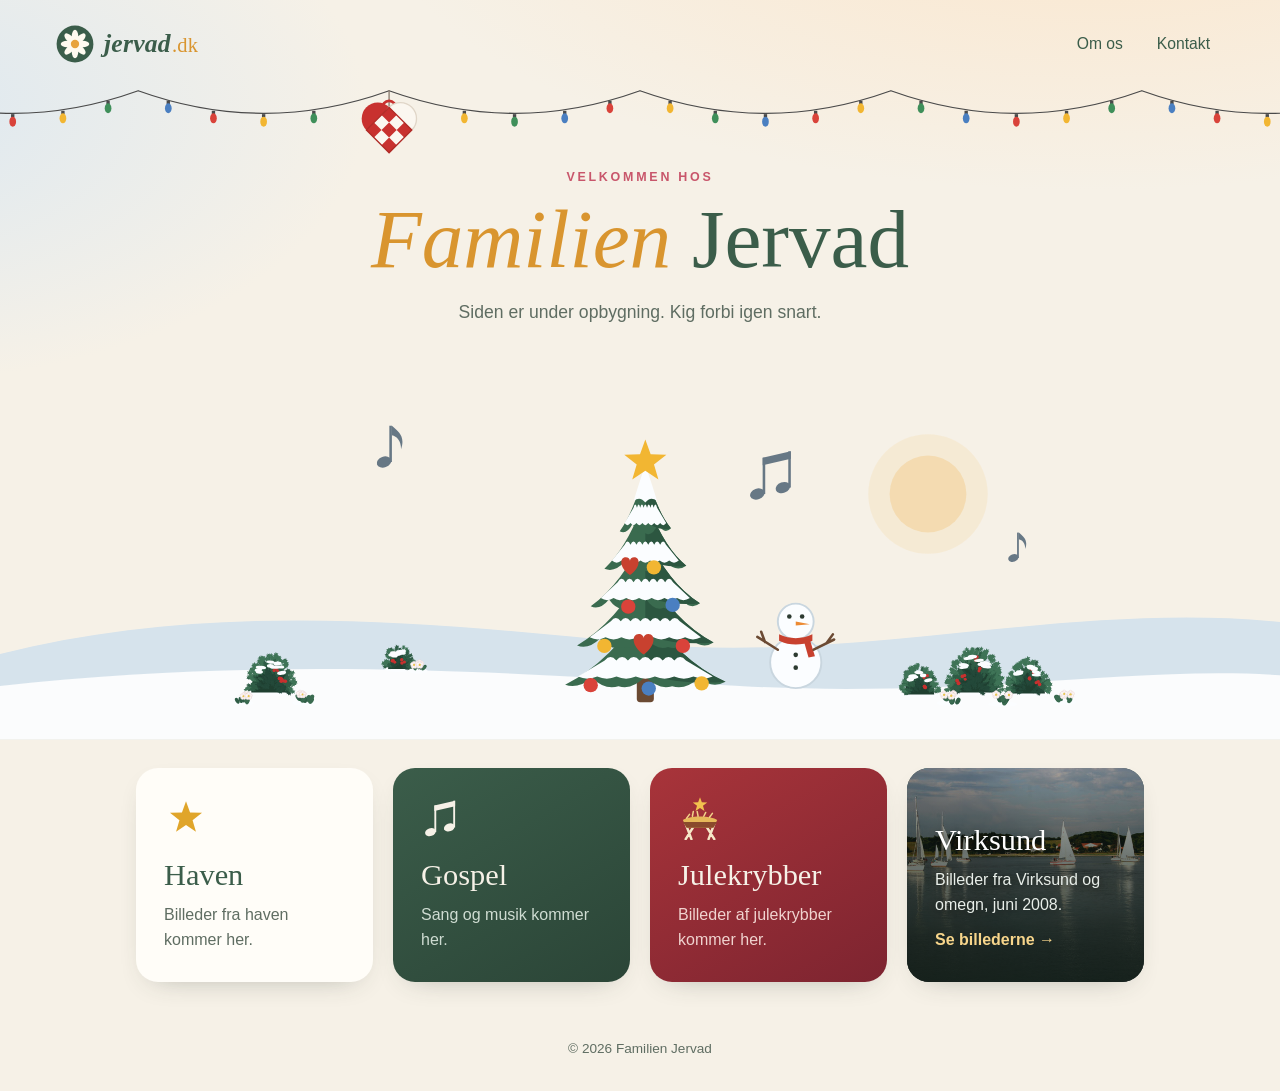
==== commit db8900b3: "modified seasonal themes & added julekrybber button" ====
--- a/index.html
+++ b/index.html
@@ -14,30 +14,6 @@
   <svg width="0" height="0" style="position:absolute" aria-hidden="true">
     <defs>
       <ellipse id="petal" cx="0" cy="-15" rx="6" ry="13"/>
-      <g id="daisy">
-        <g fill="#fffaf0" stroke="#e9dcc4" stroke-width="1">
-          <use href="#petal"/>
-          <use href="#petal" transform="rotate(40)"/>
-          <use href="#petal" transform="rotate(80)"/>
-          <use href="#petal" transform="rotate(120)"/>
-          <use href="#petal" transform="rotate(160)"/>
-          <use href="#petal" transform="rotate(200)"/>
-          <use href="#petal" transform="rotate(240)"/>
-          <use href="#petal" transform="rotate(280)"/>
-          <use href="#petal" transform="rotate(320)"/>
-        </g>
-        <circle r="8" fill="#e8a33d"/>
-      </g>
-      <g id="bloom">
-        <g fill="currentColor">
-          <circle cx="0" cy="-11" r="10"/>
-          <circle cx="10.5" cy="-3.4" r="10"/>
-          <circle cx="6.5" cy="9" r="10"/>
-          <circle cx="-6.5" cy="9" r="10"/>
-          <circle cx="-10.5" cy="-3.4" r="10"/>
-        </g>
-        <circle r="6" fill="#fff4d6"/>
-      </g>
       <path id="tulip" d="M-14 -24 L-7 -14 L0 -28 L7 -14 L14 -24 C16 -6 10 6 0 6 C-10 6 -16 -6 -14 -24 Z"/>
       <path id="leaf" d="M0 0 C10 -6 22 -6 30 -16 C20 -2 10 4 0 0 Z"/>
       <g id="note">
@@ -201,68 +177,7 @@
         <circle r="10" fill="#6b4423"/>
         <g fill="#8a5a2e"><circle cx="-3" cy="-3" r="1.4"/><circle cx="3" cy="-2" r="1.4"/><circle cx="0" cy="3" r="1.4"/><circle cx="-4" cy="3" r="1.1"/><circle cx="4" cy="4" r="1.1"/></g>
       </g>
-      <g id="poppy">
-        <g fill="#d8352a">
-          <circle cx="-5" cy="-1" r="7.5"/>
-          <circle cx="5" cy="-1" r="7.5"/>
-          <circle cx="0" cy="-6" r="7.5"/>
-        </g>
-        <circle cx="0" cy="3.5" r="6.5" fill="#bf2a22"/>
-        <circle cx="0" cy="-1" r="3" fill="#2a2420"/>
-      </g>
-      <g id="lavspike">
-        <path d="M0 0 L0 -32" stroke="#6f8f5a" stroke-width="1.6" fill="none"/>
-        <g fill="#8e72c4">
-          <ellipse cx="0" cy="-30" rx="2.6" ry="3.4"/>
-          <ellipse cx="0" cy="-35" rx="2.6" ry="3.4"/>
-          <ellipse cx="0" cy="-40" rx="2.4" ry="3.2"/>
-          <ellipse cx="0" cy="-45" rx="2.1" ry="3"/>
-          <ellipse cx="0" cy="-49" rx="1.6" ry="2.4"/>
-        </g>
-      </g>
-      <g id="lavender">
-        <use href="#lavspike" transform="rotate(-26) scale(.85)"/>
-        <use href="#lavspike" transform="rotate(-15) scale(.95)"/>
-        <use href="#lavspike" transform="rotate(-6)"/>
-        <use href="#lavspike" transform="rotate(3) scale(1.05)"/>
-        <use href="#lavspike" transform="rotate(12) scale(.95)"/>
-        <use href="#lavspike" transform="rotate(22) scale(.88)"/>
-        <g fill="#7f9f73">
-          <use href="#leaf" transform="scale(.45)"/>
-          <use href="#leaf" transform="scale(-.45 .45)"/>
-        </g>
-      </g>
       <!-- spring shapes -->
-      <g id="daffodil">
-        <g fill="#f8e58a">
-          <ellipse cx="0" cy="-9" rx="4.2" ry="8.5" transform="rotate(0)"/>
-          <ellipse cx="0" cy="-9" rx="4.2" ry="8.5" transform="rotate(60)"/>
-          <ellipse cx="0" cy="-9" rx="4.2" ry="8.5" transform="rotate(120)"/>
-          <ellipse cx="0" cy="-9" rx="4.2" ry="8.5" transform="rotate(180)"/>
-          <ellipse cx="0" cy="-9" rx="4.2" ry="8.5" transform="rotate(240)"/>
-          <ellipse cx="0" cy="-9" rx="4.2" ry="8.5" transform="rotate(300)"/>
-        </g>
-        <circle r="6.2" fill="#f0a81c"/>
-        <circle r="3.6" fill="#e08a10"/>
-      </g>
-      <g id="muscari">
-        <path d="M-1 0 C-5 -6 -8 -12 -10 -18 M1 0 C4 -6 7 -11 10 -16" stroke="#6b9a5a" stroke-width="1.8" fill="none" stroke-linecap="round"/>
-        <path d="M0 0 L0 -18" stroke="#4f7a52" stroke-width="1.7"/>
-        <ellipse cx="-4.4" cy="-18.0" rx="2.3" ry="2.1" fill="#5566c8"/><ellipse cx="0.0" cy="-18.0" rx="2.3" ry="2.1" fill="#5566c8"/><ellipse cx="4.4" cy="-18.0" rx="2.3" ry="2.1" fill="#5566c8"/><ellipse cx="-1.9" cy="-21.4" rx="2.3" ry="2.1" fill="#5566c8"/><ellipse cx="1.9" cy="-21.4" rx="2.3" ry="2.1" fill="#5566c8"/><ellipse cx="-3.3" cy="-24.8" rx="2.3" ry="2.1" fill="#5566c8"/><ellipse cx="0.0" cy="-24.8" rx="2.3" ry="2.1" fill="#5566c8"/><ellipse cx="3.3" cy="-24.8" rx="2.3" ry="2.1" fill="#5566c8"/><ellipse cx="-1.4" cy="-28.2" rx="2.3" ry="2.1" fill="#5566c8"/><ellipse cx="1.4" cy="-28.2" rx="2.3" ry="2.1" fill="#5566c8"/><ellipse cx="-2.2" cy="-31.6" rx="2.3" ry="2.1" fill="#7f8de0"/><ellipse cx="0.0" cy="-31.6" rx="2.3" ry="2.1" fill="#7f8de0"/><ellipse cx="2.2" cy="-31.6" rx="2.3" ry="2.1" fill="#7f8de0"/><ellipse cx="-0.8" cy="-35.0" rx="2.3" ry="2.1" fill="#7f8de0"/><ellipse cx="0.8" cy="-35.0" rx="2.3" ry="2.1" fill="#7f8de0"/>
-      </g>
-      <g id="primrose">
-        <g fill="#5d8d5c">
-          <use href="#leaf" transform="scale(.55)"/>
-          <use href="#leaf" transform="scale(-.55 .55)"/>
-          <use href="#leaf" transform="rotate(-40) scale(.45)"/>
-          <use href="#leaf" transform="scale(-1 1) rotate(-40) scale(.45)"/>
-        </g>
-        <g style="color:#f7e48a">
-          <use href="#bloom" transform="translate(-7 -9) scale(.42)"/>
-          <use href="#bloom" transform="translate(6 -11) scale(.46)"/>
-          <use href="#bloom" transform="translate(0 -4) scale(.4)"/>
-        </g>
-      </g>
       <g id="solsort">
         <path d="M-9 -6 L-24 -13 L-23 -8 L-9 -3 Z" fill="#1d1f22"/>
         <ellipse cx="-1" cy="-9" rx="11" ry="7.5" fill="#23262a"/>
@@ -372,58 +287,109 @@
         <!-- a blackbird singing from the top of the tree -->
         <g transform="translate(456 127) scale(1.5)"><g class="perch"><use href="#solsort"/></g></g>
 
-        <!-- left: daffodils at the back, tulips, small flowers in front -->
-        <path d="M108 328 C112 303 104 271 108 246" stroke="#4f7a52" stroke-width="2.6" fill="none" stroke-linecap="round"/>
-        <path d="M106 328 C102 308 99 292 100 278 M110 328 C113 310 117 296 118 284" stroke="#6b9a5a" stroke-width="2.4" fill="none" stroke-linecap="round"/>
-        <g class="sway s1"><use href="#daffodil" transform="translate(108 246) scale(1.37)"/></g>
-        <path d="M136 330 C133 305 139 287 136 262" stroke="#4f7a52" stroke-width="2.6" fill="none" stroke-linecap="round"/>
-        <path d="M134 330 C130 310 127 294 128 280 M138 330 C141 312 145 298 146 286" stroke="#6b9a5a" stroke-width="2.4" fill="none" stroke-linecap="round"/>
-        <g class="sway s2"><use href="#daffodil" transform="translate(136 262) scale(1.23)"/></g>
-        <path d="M160 328 C163 303 157 299 160 274" stroke="#4f7a52" stroke-width="2.6" fill="none" stroke-linecap="round"/>
-        <path d="M158 328 C154 308 151 292 152 278 M162 328 C165 310 169 296 170 284" stroke="#6b9a5a" stroke-width="2.4" fill="none" stroke-linecap="round"/>
-        <g class="sway s2"><use href="#daffodil" transform="translate(160 274) scale(1.10)"/></g>
-        <g fill="#5d8d5c">
-          <use href="#leaf" transform="translate(282 312) scale(-.9 .9)"/>
-          <use href="#leaf" transform="translate(318 318) scale(.8)"/>
-        </g>
-        <path d="M282 334 C284 310 279 286 282 262" stroke="#4f7a52" stroke-width="3" fill="none" stroke-linecap="round"/>
-        <g class="sway s3" fill="#e2574c"><use href="#tulip" transform="translate(282 262) scale(1)"/></g>
-        <path d="M318 334 C320 310 315 300 318 276" stroke="#4f7a52" stroke-width="3" fill="none" stroke-linecap="round"/>
-        <g class="sway s1" fill="#e98aa0"><use href="#tulip" transform="translate(318 276) scale(0.9)"/></g>
-        <use href="#muscari" transform="translate(212 326) scale(1.0)"/>
-        <use href="#muscari" transform="translate(240 328) scale(1.05)"/>
-        <use href="#muscari" transform="translate(196 336) scale(1.25)"/>
-        <use href="#muscari" transform="translate(224 338) scale(1.2)"/>
-        <use href="#primrose" transform="translate(352 334) scale(1.15)"/>
-
-        <!-- right: tulips, flowers, daffodils -->
-        <path d="M796 326 C799 301 793 275 796 250" stroke="#4f7a52" stroke-width="2.6" fill="none" stroke-linecap="round"/>
-        <path d="M794 326 C790 306 787 290 788 276 M798 326 C801 308 805 294 806 282" stroke="#6b9a5a" stroke-width="2.4" fill="none" stroke-linecap="round"/>
-        <g class="sway s3"><use href="#daffodil" transform="translate(796 250) scale(1.30)"/></g>
-        <path d="M822 330 C819 305 825 293 822 268" stroke="#4f7a52" stroke-width="2.6" fill="none" stroke-linecap="round"/>
-        <path d="M820 330 C816 310 813 294 814 280 M824 330 C827 312 831 298 832 286" stroke="#6b9a5a" stroke-width="2.4" fill="none" stroke-linecap="round"/>
-        <g class="sway s1"><use href="#daffodil" transform="translate(822 268) scale(1.14)"/></g>
-        <g fill="#5d8d5c">
-          <use href="#leaf" transform="translate(588 316) scale(-.85 .85)"/>
-          <use href="#leaf" transform="translate(634 318) scale(.85)"/>
-        </g>
-        <path d="M588 336 C590 312 585 292 588 268" stroke="#4f7a52" stroke-width="3" fill="none" stroke-linecap="round"/>
-        <g class="sway s1" fill="#f0a14a"><use href="#tulip" transform="translate(588 268) scale(0.95)"/></g>
-        <path d="M611 336 C613 312 608 304 611 280" stroke="#4f7a52" stroke-width="3" fill="none" stroke-linecap="round"/>
-        <g class="sway s3" fill="#e2574c"><use href="#tulip" transform="translate(611 280) scale(0.85)"/></g>
-        <path d="M634 336 C636 312 631 296 634 272" stroke="#4f7a52" stroke-width="3" fill="none" stroke-linecap="round"/>
-        <g class="sway s1" fill="#9a7cc4"><use href="#tulip" transform="translate(634 272) scale(0.9)"/></g>
-        <use href="#primrose" transform="translate(536 334) scale(1.1)"/>
-        <use href="#muscari" transform="translate(702 326) scale(1.0)"/>
-        <use href="#muscari" transform="translate(686 337) scale(1.2)"/>
-        <use href="#muscari" transform="translate(716 336) scale(1.25)"/>
-        <use href="#muscari" transform="translate(744 330) scale(1.05)"/>
-
-        <!-- grass tufts -->
-        <g stroke="#4f7a52" stroke-width="2" stroke-linecap="round" fill="none">
-          <path d="M40 360 l-4 -14 M44 360 l2 -16 M48 360 l6 -12"/>
-          <path d="M870 362 l-4 -14 M874 362 l2 -16 M878 362 l6 -12"/>
-        </g>
+        <!-- spring garden: tulips and daffodils (påskeliljer), planted in groups, to scale with the tree -->
+        <ellipse cx="170" cy="340" rx="100" ry="7.5" fill="#6e5a40"/>
+        <ellipse cx="704" cy="318" rx="34" ry="4" fill="#6e5a40"/>
+        <ellipse cx="808" cy="341" rx="62" ry="6.5" fill="#6e5a40"/>
+        <ellipse cx="334" cy="309" rx="32" ry="3.4" fill="#6e5a40"/>
+        <g class="sway s2"><path d="M685.2 315.2787042108701 Q683.1 306.8 682.3 301.1 Q687.1 308.2 687.6 315.2787042108701 Z" fill="#6f9a6a"/><path d="M685.2 315.2787042108701 Q685.0 307.9 688.5 302.9 Q689.0 309.1 687.6 315.2787042108701 Z" fill="#7ea676"/><path d="M686.4 315.3 Q687.6 306.4 686.7 297.6" stroke="#4f7a52" stroke-width="1.2" fill="none" stroke-linecap="round"/><g transform="translate(686.7 297.6) scale(1.16)"><ellipse cy="-1.6" rx="1.05" ry="1.7" transform="rotate(0)" fill="#f8e58a"/><ellipse cy="-1.6" rx="1.05" ry="1.7" transform="rotate(60)" fill="#f8e58a"/><ellipse cy="-1.6" rx="1.05" ry="1.7" transform="rotate(120)" fill="#f8e58a"/><ellipse cy="-1.6" rx="1.05" ry="1.7" transform="rotate(180)" fill="#f8e58a"/><ellipse cy="-1.6" rx="1.05" ry="1.7" transform="rotate(240)" fill="#f8e58a"/><ellipse cy="-1.6" rx="1.05" ry="1.7" transform="rotate(300)" fill="#f8e58a"/><circle r="1.15" fill="#f2a72e"/><circle r=".55" fill="#e08a1e"/></g></g>
+        <g class="sway s3"><path d="M712.4 315.62852716541187 Q710.5 307.5 709.8 302.0 Q714.5 308.8 714.8 315.62852716541187 Z" fill="#6f9a6a"/><path d="M712.4 315.62852716541187 Q712.9 308.5 718.0 303.7 Q716.9 309.7 714.8 315.62852716541187 Z" fill="#7ea676"/><path d="M713.6 315.6 Q714.2 307.1 715.3 298.6" stroke="#4f7a52" stroke-width="1.2" fill="none" stroke-linecap="round"/><g transform="translate(715.3 298.6) scale(1.11)"><ellipse cy="-1.6" rx="1.05" ry="1.7" transform="rotate(0)" fill="#f8e58a"/><ellipse cy="-1.6" rx="1.05" ry="1.7" transform="rotate(60)" fill="#f8e58a"/><ellipse cy="-1.6" rx="1.05" ry="1.7" transform="rotate(120)" fill="#f8e58a"/><ellipse cy="-1.6" rx="1.05" ry="1.7" transform="rotate(180)" fill="#f8e58a"/><ellipse cy="-1.6" rx="1.05" ry="1.7" transform="rotate(240)" fill="#f8e58a"/><ellipse cy="-1.6" rx="1.05" ry="1.7" transform="rotate(300)" fill="#f8e58a"/><circle r="1.15" fill="#f2a72e"/><circle r=".55" fill="#e08a1e"/></g></g>
+        <g class="sway s1"><path d="M696.8 316.3843592803545 Q695.4 307.7 695.8 302.0 Q699.4 309.2 699.2 316.3843592803545 Z" fill="#6f9a6a"/><path d="M696.8 316.3843592803545 Q697.4 308.8 702.7 303.8 Q701.4 310.1 699.2 316.3843592803545 Z" fill="#7ea676"/><path d="M698.0 316.4 Q696.7 307.4 697.8 298.4" stroke="#4f7a52" stroke-width="1.3" fill="none" stroke-linecap="round"/><g transform="translate(697.8 298.4) scale(1.18)"><ellipse cy="-1.6" rx="1.05" ry="1.7" transform="rotate(0)" fill="#f8e58a"/><ellipse cy="-1.6" rx="1.05" ry="1.7" transform="rotate(60)" fill="#f8e58a"/><ellipse cy="-1.6" rx="1.05" ry="1.7" transform="rotate(120)" fill="#f8e58a"/><ellipse cy="-1.6" rx="1.05" ry="1.7" transform="rotate(180)" fill="#f8e58a"/><ellipse cy="-1.6" rx="1.05" ry="1.7" transform="rotate(240)" fill="#f8e58a"/><ellipse cy="-1.6" rx="1.05" ry="1.7" transform="rotate(300)" fill="#f8e58a"/><circle r="1.15" fill="#f2a72e"/><circle r=".55" fill="#e08a1e"/></g></g>
+        <g class="sway s2"><path d="M700.2 316.576817857424 Q698.5 308.6 698.4 303.2 Q702.5 309.9 702.6 316.576817857424 Z" fill="#6f9a6a"/><path d="M700.2 316.576817857424 Q700.7 309.6 705.7 304.9 Q704.7 310.7 702.6 316.576817857424 Z" fill="#7ea676"/><path d="M701.4 316.6 Q701.9 308.2 700.4 299.9" stroke="#4f7a52" stroke-width="1.2" fill="none" stroke-linecap="round"/><g transform="translate(700.4 299.9) scale(1.09)"><ellipse cy="-1.6" rx="1.05" ry="1.7" transform="rotate(0)" fill="#f8e58a"/><ellipse cy="-1.6" rx="1.05" ry="1.7" transform="rotate(60)" fill="#f8e58a"/><ellipse cy="-1.6" rx="1.05" ry="1.7" transform="rotate(120)" fill="#f8e58a"/><ellipse cy="-1.6" rx="1.05" ry="1.7" transform="rotate(180)" fill="#f8e58a"/><ellipse cy="-1.6" rx="1.05" ry="1.7" transform="rotate(240)" fill="#f8e58a"/><ellipse cy="-1.6" rx="1.05" ry="1.7" transform="rotate(300)" fill="#f8e58a"/><circle r="1.15" fill="#f2a72e"/><circle r=".55" fill="#e08a1e"/></g></g>
+        <g class="sway s2"><path d="M698.8 316.65386840926186 Q696.8 308.6 696.1 303.3 Q700.8 310.0 701.2 316.65386840926186 Z" fill="#6f9a6a"/><path d="M698.8 316.65386840926186 Q699.1 309.6 703.8 304.9 Q703.1 310.8 701.2 316.65386840926186 Z" fill="#7ea676"/><path d="M700.0 316.7 Q700.0 308.3 699.6 299.9" stroke="#4f7a52" stroke-width="1.2" fill="none" stroke-linecap="round"/><g transform="translate(699.6 299.9) scale(1.09)"><ellipse cy="-1.6" rx="1.05" ry="1.7" transform="rotate(0)" fill="#f8e58a"/><ellipse cy="-1.6" rx="1.05" ry="1.7" transform="rotate(60)" fill="#f8e58a"/><ellipse cy="-1.6" rx="1.05" ry="1.7" transform="rotate(120)" fill="#f8e58a"/><ellipse cy="-1.6" rx="1.05" ry="1.7" transform="rotate(180)" fill="#f8e58a"/><ellipse cy="-1.6" rx="1.05" ry="1.7" transform="rotate(240)" fill="#f8e58a"/><ellipse cy="-1.6" rx="1.05" ry="1.7" transform="rotate(300)" fill="#f8e58a"/><circle r="1.15" fill="#f2a72e"/><circle r=".55" fill="#e08a1e"/></g></g>
+        <g class="sway s1"><path d="M678.8 316.69682120619325 Q677.3 308.3 677.6 302.7 Q681.3 309.7 681.2 316.69682120619325 Z" fill="#6f9a6a"/><path d="M678.8 316.69682120619325 Q679.5 309.3 685.0 304.4 Q683.5 310.6 681.2 316.69682120619325 Z" fill="#7ea676"/><path d="M680.0 316.7 Q681.4 307.9 681.7 299.2" stroke="#4f7a52" stroke-width="1.2" fill="none" stroke-linecap="round"/><g transform="translate(681.7 299.2) scale(1.15)"><ellipse cy="-1.6" rx="1.05" ry="1.7" transform="rotate(0)" fill="#f8e58a"/><ellipse cy="-1.6" rx="1.05" ry="1.7" transform="rotate(60)" fill="#f8e58a"/><ellipse cy="-1.6" rx="1.05" ry="1.7" transform="rotate(120)" fill="#f8e58a"/><ellipse cy="-1.6" rx="1.05" ry="1.7" transform="rotate(180)" fill="#f8e58a"/><ellipse cy="-1.6" rx="1.05" ry="1.7" transform="rotate(240)" fill="#f8e58a"/><ellipse cy="-1.6" rx="1.05" ry="1.7" transform="rotate(300)" fill="#f8e58a"/><circle r="1.15" fill="#f2a72e"/><circle r=".55" fill="#e08a1e"/></g></g>
+        <g class="sway s3"><path d="M721.2 316.9565014274805 Q719.4 308.5 719.1 302.8 Q723.4 309.9 723.6 316.9565014274805 Z" fill="#6f9a6a"/><path d="M721.2 316.9565014274805 Q721.5 309.5 726.2 304.6 Q725.5 310.8 723.6 316.9565014274805 Z" fill="#7ea676"/><path d="M722.4 317.0 Q720.9 308.1 721.7 299.3" stroke="#4f7a52" stroke-width="1.2" fill="none" stroke-linecap="round"/><g transform="translate(721.7 299.3) scale(1.15)"><ellipse cy="-1.6" rx="1.05" ry="1.7" transform="rotate(0)" fill="#f8e58a"/><ellipse cy="-1.6" rx="1.05" ry="1.7" transform="rotate(60)" fill="#f8e58a"/><ellipse cy="-1.6" rx="1.05" ry="1.7" transform="rotate(120)" fill="#f8e58a"/><ellipse cy="-1.6" rx="1.05" ry="1.7" transform="rotate(180)" fill="#f8e58a"/><ellipse cy="-1.6" rx="1.05" ry="1.7" transform="rotate(240)" fill="#f8e58a"/><ellipse cy="-1.6" rx="1.05" ry="1.7" transform="rotate(300)" fill="#f8e58a"/><circle r="1.15" fill="#f2a72e"/><circle r=".55" fill="#e08a1e"/></g></g>
+        <g class="sway s3"><path d="M728.8 317.18574840202945 Q727.0 309.8 726.7 304.8 Q731.0 311.0 731.2 317.18574840202945 Z" fill="#6f9a6a"/><path d="M728.8 317.18574840202945 Q728.8 310.7 732.8 306.4 Q732.8 311.8 731.2 317.18574840202945 Z" fill="#7ea676"/><path d="M730.0 317.2 Q729.3 309.5 731.3 301.7" stroke="#4f7a52" stroke-width="1.1" fill="none" stroke-linecap="round"/><g transform="translate(731.3 301.7) scale(1.01)"><ellipse cy="-1.6" rx="1.05" ry="1.7" transform="rotate(0)" fill="#f8e58a"/><ellipse cy="-1.6" rx="1.05" ry="1.7" transform="rotate(60)" fill="#f8e58a"/><ellipse cy="-1.6" rx="1.05" ry="1.7" transform="rotate(120)" fill="#f8e58a"/><ellipse cy="-1.6" rx="1.05" ry="1.7" transform="rotate(180)" fill="#f8e58a"/><ellipse cy="-1.6" rx="1.05" ry="1.7" transform="rotate(240)" fill="#f8e58a"/><ellipse cy="-1.6" rx="1.05" ry="1.7" transform="rotate(300)" fill="#f8e58a"/><circle r="1.15" fill="#f2a72e"/><circle r=".55" fill="#e08a1e"/></g></g>
+        <g class="sway s2"><path d="M702.1 318.04493023652117 Q700.5 308.8 700.7 302.7 Q704.5 310.4 704.5 318.04493023652117 Z" fill="#6f9a6a"/><path d="M702.1 318.04493023652117 Q702.3 310.0 706.5 304.6 Q706.3 311.3 704.5 318.04493023652117 Z" fill="#7ea676"/><path d="M703.3 318.0 Q701.4 308.5 701.6 298.9" stroke="#4f7a52" stroke-width="1.3" fill="none" stroke-linecap="round"/><g transform="translate(701.6 298.9) scale(1.25)"><ellipse cy="-1.6" rx="1.05" ry="1.7" transform="rotate(0)" fill="#f8e58a"/><ellipse cy="-1.6" rx="1.05" ry="1.7" transform="rotate(60)" fill="#f8e58a"/><ellipse cy="-1.6" rx="1.05" ry="1.7" transform="rotate(120)" fill="#f8e58a"/><ellipse cy="-1.6" rx="1.05" ry="1.7" transform="rotate(180)" fill="#f8e58a"/><ellipse cy="-1.6" rx="1.05" ry="1.7" transform="rotate(240)" fill="#f8e58a"/><ellipse cy="-1.6" rx="1.05" ry="1.7" transform="rotate(300)" fill="#f8e58a"/><circle r="1.15" fill="#f2a72e"/><circle r=".55" fill="#e08a1e"/></g></g>
+        <g class="sway s2"><path d="M688.1 318.3469496528378 Q685.9 310.4 684.7 305.1 Q689.9 311.7 690.5 318.3469496528378 Z" fill="#6f9a6a"/><path d="M688.1 318.3469496528378 Q688.5 311.4 693.2 306.7 Q692.5 312.5 690.5 318.3469496528378 Z" fill="#7ea676"/><path d="M689.3 318.3 Q690.0 310.0 689.0 301.8" stroke="#4f7a52" stroke-width="1.2" fill="none" stroke-linecap="round"/><g transform="translate(689.0 301.8) scale(1.09)"><ellipse cy="-1.6" rx="1.05" ry="1.7" transform="rotate(0)" fill="#f8e58a"/><ellipse cy="-1.6" rx="1.05" ry="1.7" transform="rotate(60)" fill="#f8e58a"/><ellipse cy="-1.6" rx="1.05" ry="1.7" transform="rotate(120)" fill="#f8e58a"/><ellipse cy="-1.6" rx="1.05" ry="1.7" transform="rotate(180)" fill="#f8e58a"/><ellipse cy="-1.6" rx="1.05" ry="1.7" transform="rotate(240)" fill="#f8e58a"/><ellipse cy="-1.6" rx="1.05" ry="1.7" transform="rotate(300)" fill="#f8e58a"/><circle r="1.15" fill="#f2a72e"/><circle r=".55" fill="#e08a1e"/></g></g>
+        <g class="sway s1"><path d="M704.3 318.7304784375568 Q702.8 310.1 703.2 304.3 Q706.8 311.5 706.7 318.7304784375568 Z" fill="#6f9a6a"/><path d="M704.3 318.7304784375568 Q705.0 311.2 710.5 306.1 Q709.0 312.4 706.7 318.7304784375568 Z" fill="#7ea676"/><path d="M705.5 318.7 Q705.2 309.7 704.8 300.7" stroke="#4f7a52" stroke-width="1.3" fill="none" stroke-linecap="round"/><g transform="translate(704.8 300.7) scale(1.18)"><ellipse cy="-1.6" rx="1.05" ry="1.7" transform="rotate(0)" fill="#f8e58a"/><ellipse cy="-1.6" rx="1.05" ry="1.7" transform="rotate(60)" fill="#f8e58a"/><ellipse cy="-1.6" rx="1.05" ry="1.7" transform="rotate(120)" fill="#f8e58a"/><ellipse cy="-1.6" rx="1.05" ry="1.7" transform="rotate(180)" fill="#f8e58a"/><ellipse cy="-1.6" rx="1.05" ry="1.7" transform="rotate(240)" fill="#f8e58a"/><ellipse cy="-1.6" rx="1.05" ry="1.7" transform="rotate(300)" fill="#f8e58a"/><circle r="1.15" fill="#f2a72e"/><circle r=".55" fill="#e08a1e"/></g></g>
+        <g class="sway s2"><path d="M320.6 306.84822436138813 Q318.8 302.4 318.5 299.5 Q322.8 303.2 323.0 306.84822436138813 Z" fill="#6f9a6a"/><path d="M320.6 306.84822436138813 Q321.2 303.2 326.5 300.8 Q325.2 303.8 323.0 306.84822436138813 Z" fill="#7ea676"/><path d="M321.8 306.8 Q321.5 300.5 322.6 294.1" stroke="#4f7a52" stroke-width="1.1" fill="none" stroke-linecap="round"/><path transform="translate(322.6 293.4) scale(0.71)" d="M-3 0 C-3.4 -3.6 -2.6 -6 -1.9 -6.8 L-0.9 -4.8 L0 -7.4 L0.9 -4.8 L1.9 -6.8 C2.6 -6 3.4 -3.6 3 0 C2 1.8 -2 1.8 -3 0 Z" fill="#e98aa0"/></g>
+        <g class="sway s3"><path d="M344.8 307.32566995925146 Q343.1 302.7 342.9 299.7 Q347.1 303.5 347.2 307.32566995925146 Z" fill="#6f9a6a"/><path d="M344.8 307.32566995925146 Q345.3 303.6 350.3 301.1 Q349.3 304.2 347.2 307.32566995925146 Z" fill="#7ea676"/><path d="M346.0 307.3 Q346.2 300.7 347.1 294.1" stroke="#4f7a52" stroke-width="1.1" fill="none" stroke-linecap="round"/><path transform="translate(347.1 293.4) scale(0.74)" d="M-3 0 C-3.4 -3.6 -2.6 -6 -1.9 -6.8 L-0.9 -4.8 L0 -7.4 L0.9 -4.8 L1.9 -6.8 C2.6 -6 3.4 -3.6 3 0 C2 1.8 -2 1.8 -3 0 Z" fill="#e98aa0"/></g>
+        <g class="sway s3"><path d="M313.9 307.4537578672016 Q311.4 302.8 309.4 299.6 Q315.4 303.5 316.3 307.4537578672016 Z" fill="#6f9a6a"/><path d="M313.9 307.4537578672016 Q314.4 303.6 319.5 301.1 Q318.4 304.3 316.3 307.4537578672016 Z" fill="#7ea676"/><path d="M315.1 307.5 Q316.6 300.7 315.7 293.9" stroke="#4f7a52" stroke-width="1.1" fill="none" stroke-linecap="round"/><path transform="translate(315.7 293.2) scale(0.76)" d="M-3 0 C-3.4 -3.6 -2.6 -6 -1.9 -6.8 L-0.9 -4.8 L0 -7.4 L0.9 -4.8 L1.9 -6.8 C2.6 -6 3.4 -3.6 3 0 C2 1.8 -2 1.8 -3 0 Z" fill="#e98aa0"/></g>
+        <g class="sway s2"><path d="M349.5 307.5150052454404 Q347.3 302.7 346.1 299.5 Q351.3 303.5 351.9 307.5150052454404 Z" fill="#6f9a6a"/><path d="M349.5 307.5150052454404 Q350.8 303.6 357.5 301.0 Q354.8 304.2 351.9 307.5150052454404 Z" fill="#7ea676"/><path d="M350.7 307.5 Q349.3 300.6 350.7 293.7" stroke="#4f7a52" stroke-width="1.2" fill="none" stroke-linecap="round"/><path transform="translate(350.7 293.0) scale(0.77)" d="M-3 0 C-3.4 -3.6 -2.6 -6 -1.9 -6.8 L-0.9 -4.8 L0 -7.4 L0.9 -4.8 L1.9 -6.8 C2.6 -6 3.4 -3.6 3 0 C2 1.8 -2 1.8 -3 0 Z" fill="#e98aa0"/></g>
+        <g class="sway s2"><path d="M326.0 307.58004617187214 Q323.8 303.4 322.6 300.5 Q327.8 304.1 328.4 307.58004617187214 Z" fill="#6f9a6a"/><path d="M326.0 307.58004617187214 Q326.3 304.1 330.9 301.8 Q330.3 304.7 328.4 307.58004617187214 Z" fill="#7ea676"/><path d="M327.2 307.6 Q325.8 301.5 326.4 295.4" stroke="#4f7a52" stroke-width="1.0" fill="none" stroke-linecap="round"/><path transform="translate(326.4 294.8) scale(0.68)" d="M-3 0 C-3.4 -3.6 -2.6 -6 -1.9 -6.8 L-0.9 -4.8 L0 -7.4 L0.9 -4.8 L1.9 -6.8 C2.6 -6 3.4 -3.6 3 0 C2 1.8 -2 1.8 -3 0 Z" fill="#f3b3c2"/></g>
+        <g class="sway s3"><path d="M330.1 307.85299584191404 Q327.6 302.9 325.8 299.6 Q331.6 303.7 332.5 307.85299584191404 Z" fill="#6f9a6a"/><path d="M330.1 307.85299584191404 Q331.1 303.8 337.3 301.1 Q335.1 304.5 332.5 307.85299584191404 Z" fill="#7ea676"/><path d="M331.3 307.9 Q329.4 300.7 330.5 293.5" stroke="#4f7a52" stroke-width="1.2" fill="none" stroke-linecap="round"/><path transform="translate(330.5 292.8) scale(0.80)" d="M-3 0 C-3.4 -3.6 -2.6 -6 -1.9 -6.8 L-0.9 -4.8 L0 -7.4 L0.9 -4.8 L1.9 -6.8 C2.6 -6 3.4 -3.6 3 0 C2 1.8 -2 1.8 -3 0 Z" fill="#f3b3c2"/></g>
+        <g class="sway s1"><path d="M315.1 308.3326210961619 Q312.5 303.5 310.2 300.3 Q316.5 304.3 317.5 308.3326210961619 Z" fill="#6f9a6a"/><path d="M315.1 308.3326210961619 Q316.2 304.4 322.5 301.8 Q320.2 305.1 317.5 308.3326210961619 Z" fill="#7ea676"/><path d="M316.3 308.3 Q315.2 301.4 315.6 294.5" stroke="#4f7a52" stroke-width="1.2" fill="none" stroke-linecap="round"/><path transform="translate(315.6 293.8) scale(0.77)" d="M-3 0 C-3.4 -3.6 -2.6 -6 -1.9 -6.8 L-0.9 -4.8 L0 -7.4 L0.9 -4.8 L1.9 -6.8 C2.6 -6 3.4 -3.6 3 0 C2 1.8 -2 1.8 -3 0 Z" fill="#e98aa0"/></g>
+        <g class="sway s1"><path d="M330.7 308.3995390418757 Q327.9 303.6 325.3 300.4 Q331.9 304.4 333.1 308.3995390418757 Z" fill="#6f9a6a"/><path d="M330.7 308.3995390418757 Q331.2 304.5 336.2 301.9 Q335.2 305.1 333.1 308.3995390418757 Z" fill="#7ea676"/><path d="M331.9 308.4 Q331.8 301.5 332.7 294.6" stroke="#4f7a52" stroke-width="1.2" fill="none" stroke-linecap="round"/><path transform="translate(332.7 293.9) scale(0.77)" d="M-3 0 C-3.4 -3.6 -2.6 -6 -1.9 -6.8 L-0.9 -4.8 L0 -7.4 L0.9 -4.8 L1.9 -6.8 C2.6 -6 3.4 -3.6 3 0 C2 1.8 -2 1.8 -3 0 Z" fill="#e98aa0"/></g>
+        <g class="sway s2"><path d="M356.7 308.48398275962535 Q354.7 304.0 353.9 301.0 Q358.7 304.7 359.1 308.48398275962535 Z" fill="#6f9a6a"/><path d="M356.7 308.48398275962535 Q357.1 304.8 361.8 302.4 Q361.1 305.4 359.1 308.48398275962535 Z" fill="#7ea676"/><path d="M357.9 308.5 Q357.3 302.0 356.2 295.5" stroke="#4f7a52" stroke-width="1.1" fill="none" stroke-linecap="round"/><path transform="translate(356.2 294.9) scale(0.73)" d="M-3 0 C-3.4 -3.6 -2.6 -6 -1.9 -6.8 L-0.9 -4.8 L0 -7.4 L0.9 -4.8 L1.9 -6.8 C2.6 -6 3.4 -3.6 3 0 C2 1.8 -2 1.8 -3 0 Z" fill="#e98aa0"/></g>
+        <g class="sway s3"><path d="M337.9 309.1046073346339 Q336.2 304.9 335.9 302.0 Q340.2 305.6 340.3 309.1046073346339 Z" fill="#6f9a6a"/><path d="M337.9 309.1046073346339 Q338.4 305.6 343.4 303.3 Q342.4 306.2 340.3 309.1046073346339 Z" fill="#7ea676"/><path d="M339.1 309.1 Q339.2 303.0 337.3 296.9" stroke="#4f7a52" stroke-width="1.0" fill="none" stroke-linecap="round"/><path transform="translate(337.3 296.2) scale(0.69)" d="M-3 0 C-3.4 -3.6 -2.6 -6 -1.9 -6.8 L-0.9 -4.8 L0 -7.4 L0.9 -4.8 L1.9 -6.8 C2.6 -6 3.4 -3.6 3 0 C2 1.8 -2 1.8 -3 0 Z" fill="#e98aa0"/></g>
+        <g class="sway s3"><path d="M322.5 309.7952389411798 Q320.6 305.6 320.0 302.8 Q324.6 306.3 324.9 309.7952389411798 Z" fill="#6f9a6a"/><path d="M322.5 309.7952389411798 Q322.7 306.3 327.1 304.0 Q326.7 306.9 324.9 309.7952389411798 Z" fill="#7ea676"/><path d="M323.7 309.8 Q323.8 303.7 323.1 297.6" stroke="#4f7a52" stroke-width="1.0" fill="none" stroke-linecap="round"/><path transform="translate(323.1 297.0) scale(0.68)" d="M-3 0 C-3.4 -3.6 -2.6 -6 -1.9 -6.8 L-0.9 -4.8 L0 -7.4 L0.9 -4.8 L1.9 -6.8 C2.6 -6 3.4 -3.6 3 0 C2 1.8 -2 1.8 -3 0 Z" fill="#f3b3c2"/></g>
+        <g class="sway s2"><path d="M166.4 334.0599392249952 Q163.6 327.3 160.8 322.9 Q167.6 328.5 168.8 334.0599392249952 Z" fill="#6f9a6a"/><path d="M166.4 334.0599392249952 Q167.4 328.6 173.5 324.9 Q171.4 329.5 168.8 334.0599392249952 Z" fill="#7ea676"/><path d="M167.6 334.1 Q167.7 324.4 167.6 314.7" stroke="#4f7a52" stroke-width="1.6" fill="none" stroke-linecap="round"/><path transform="translate(167.6 313.7) scale(1.08)" d="M-3 0 C-3.4 -3.6 -2.6 -6 -1.9 -6.8 L-0.9 -4.8 L0 -7.4 L0.9 -4.8 L1.9 -6.8 C2.6 -6 3.4 -3.6 3 0 C2 1.8 -2 1.8 -3 0 Z" fill="#e2574c"/></g>
+        <g class="sway s2"><path d="M236.1 335.2640873674196 Q233.6 328.1 231.8 323.3 Q237.6 329.3 238.5 335.2640873674196 Z" fill="#6f9a6a"/><path d="M236.1 335.2640873674196 Q236.6 329.4 241.8 325.5 Q240.6 330.4 238.5 335.2640873674196 Z" fill="#7ea676"/><path d="M237.3 335.3 Q235.8 324.9 235.5 314.6" stroke="#4f7a52" stroke-width="1.7" fill="none" stroke-linecap="round"/><path transform="translate(235.5 313.5) scale(1.16)" d="M-3 0 C-3.4 -3.6 -2.6 -6 -1.9 -6.8 L-0.9 -4.8 L0 -7.4 L0.9 -4.8 L1.9 -6.8 C2.6 -6 3.4 -3.6 3 0 C2 1.8 -2 1.8 -3 0 Z" fill="#e98aa0"/></g>
+        <g class="sway s1"><path d="M110.0 335.36132701070085 Q107.3 328.4 104.7 323.8 Q111.3 329.6 112.4 335.36132701070085 Z" fill="#6f9a6a"/><path d="M110.0 335.36132701070085 Q110.1 329.7 114.2 325.9 Q114.1 330.6 112.4 335.36132701070085 Z" fill="#7ea676"/><path d="M111.2 335.4 Q111.7 325.4 110.9 315.4" stroke="#4f7a52" stroke-width="1.7" fill="none" stroke-linecap="round"/><path transform="translate(110.9 314.4) scale(1.12)" d="M-3 0 C-3.4 -3.6 -2.6 -6 -1.9 -6.8 L-0.9 -4.8 L0 -7.4 L0.9 -4.8 L1.9 -6.8 C2.6 -6 3.4 -3.6 3 0 C2 1.8 -2 1.8 -3 0 Z" fill="#e98aa0"/></g>
+        <g class="sway s1"><path d="M135.9 335.8094410972032 Q133.7 328.1 132.5 322.9 Q137.7 329.4 138.3 335.8094410972032 Z" fill="#6f9a6a"/><path d="M135.9 335.8094410972032 Q137.0 329.5 143.3 325.3 Q141.0 330.5 138.3 335.8094410972032 Z" fill="#7ea676"/><path d="M137.1 335.8 Q136.5 324.7 136.6 313.5" stroke="#4f7a52" stroke-width="1.9" fill="none" stroke-linecap="round"/><path transform="translate(136.6 312.4) scale(1.25)" d="M-3 0 C-3.4 -3.6 -2.6 -6 -1.9 -6.8 L-0.9 -4.8 L0 -7.4 L0.9 -4.8 L1.9 -6.8 C2.6 -6 3.4 -3.6 3 0 C2 1.8 -2 1.8 -3 0 Z" fill="#e2574c"/></g>
+        <g class="sway s3"><path d="M136.2 335.83007999623055 Q134.0 328.0 132.9 322.7 Q138.0 329.3 138.6 335.83007999623055 Z" fill="#6f9a6a"/><path d="M136.2 335.83007999623055 Q137.2 329.4 143.4 325.1 Q141.2 330.5 138.6 335.83007999623055 Z" fill="#7ea676"/><path d="M137.4 335.8 Q135.9 324.5 135.6 313.2" stroke="#4f7a52" stroke-width="1.9" fill="none" stroke-linecap="round"/><path transform="translate(135.6 312.0) scale(1.27)" d="M-3 0 C-3.4 -3.6 -2.6 -6 -1.9 -6.8 L-0.9 -4.8 L0 -7.4 L0.9 -4.8 L1.9 -6.8 C2.6 -6 3.4 -3.6 3 0 C2 1.8 -2 1.8 -3 0 Z" fill="#d8434a"/></g>
+        <g class="sway s2"><path d="M230.2 336.4857955877897 Q227.9 329.0 226.5 324.0 Q231.9 330.3 232.6 336.4857955877897 Z" fill="#6f9a6a"/><path d="M230.2 336.4857955877897 Q231.1 330.4 237.2 326.3 Q235.1 331.4 232.6 336.4857955877897 Z" fill="#7ea676"/><path d="M231.4 336.5 Q229.6 325.7 230.4 314.9" stroke="#4f7a52" stroke-width="1.8" fill="none" stroke-linecap="round"/><path transform="translate(230.4 313.9) scale(1.21)" d="M-3 0 C-3.4 -3.6 -2.6 -6 -1.9 -6.8 L-0.9 -4.8 L0 -7.4 L0.9 -4.8 L1.9 -6.8 C2.6 -6 3.4 -3.6 3 0 C2 1.8 -2 1.8 -3 0 Z" fill="#e2574c"/></g>
+        <g class="sway s2"><path d="M180.4 336.58116479718086 Q178.6 329.5 178.3 324.8 Q182.6 330.7 182.8 336.58116479718086 Z" fill="#6f9a6a"/><path d="M180.4 336.58116479718086 Q180.9 330.8 186.1 326.9 Q184.9 331.8 182.8 336.58116479718086 Z" fill="#7ea676"/><path d="M181.6 336.6 Q183.5 326.4 183.1 316.2" stroke="#4f7a52" stroke-width="1.7" fill="none" stroke-linecap="round"/><path transform="translate(183.1 315.2) scale(1.14)" d="M-3 0 C-3.4 -3.6 -2.6 -6 -1.9 -6.8 L-0.9 -4.8 L0 -7.4 L0.9 -4.8 L1.9 -6.8 C2.6 -6 3.4 -3.6 3 0 C2 1.8 -2 1.8 -3 0 Z" fill="#e2574c"/></g>
+        <g class="sway s2"><path d="M246.1 336.6284176591247 Q244.1 329.8 243.2 325.2 Q248.1 330.9 248.5 336.6284176591247 Z" fill="#6f9a6a"/><path d="M246.1 336.6284176591247 Q247.2 331.0 253.7 327.3 Q251.2 332.0 248.5 336.6284176591247 Z" fill="#7ea676"/><path d="M247.3 336.6 Q248.3 326.7 249.1 316.9" stroke="#4f7a52" stroke-width="1.7" fill="none" stroke-linecap="round"/><path transform="translate(249.1 315.9) scale(1.11)" d="M-3 0 C-3.4 -3.6 -2.6 -6 -1.9 -6.8 L-0.9 -4.8 L0 -7.4 L0.9 -4.8 L1.9 -6.8 C2.6 -6 3.4 -3.6 3 0 C2 1.8 -2 1.8 -3 0 Z" fill="#e2574c"/></g>
+        <g class="sway s1"><path d="M222.8 336.669310320984 Q220.0 328.7 217.4 323.3 Q224.0 330.0 225.2 336.669310320984 Z" fill="#6f9a6a"/><path d="M222.8 336.669310320984 Q223.6 330.1 229.4 325.8 Q227.6 331.2 225.2 336.669310320984 Z" fill="#7ea676"/><path d="M224.0 336.7 Q222.7 325.1 224.3 313.6" stroke="#4f7a52" stroke-width="1.9" fill="none" stroke-linecap="round"/><path transform="translate(224.3 312.4) scale(1.29)" d="M-3 0 C-3.4 -3.6 -2.6 -6 -1.9 -6.8 L-0.9 -4.8 L0 -7.4 L0.9 -4.8 L1.9 -6.8 C2.6 -6 3.4 -3.6 3 0 C2 1.8 -2 1.8 -3 0 Z" fill="#e98aa0"/></g>
+        <g class="sway s1"><path d="M240.8 336.7190267988152 Q238.0 329.6 235.4 324.9 Q242.0 330.8 243.2 336.7190267988152 Z" fill="#6f9a6a"/><path d="M240.8 336.7190267988152 Q241.1 330.9 245.4 327.0 Q245.1 331.9 243.2 336.7190267988152 Z" fill="#7ea676"/><path d="M242.0 336.7 Q242.3 326.5 240.2 316.2" stroke="#4f7a52" stroke-width="1.7" fill="none" stroke-linecap="round"/><path transform="translate(240.2 315.2) scale(1.15)" d="M-3 0 C-3.4 -3.6 -2.6 -6 -1.9 -6.8 L-0.9 -4.8 L0 -7.4 L0.9 -4.8 L1.9 -6.8 C2.6 -6 3.4 -3.6 3 0 C2 1.8 -2 1.8 -3 0 Z" fill="#d8434a"/></g>
+        <g class="sway s3"><path d="M131.6 337.1303815555462 Q128.9 328.8 126.3 323.2 Q132.9 330.2 134.0 337.1303815555462 Z" fill="#6f9a6a"/><path d="M131.6 337.1303815555462 Q132.7 330.3 139.2 325.7 Q136.7 331.4 134.0 337.1303815555462 Z" fill="#7ea676"/><path d="M132.8 337.1 Q134.0 325.1 134.2 313.0" stroke="#4f7a52" stroke-width="2.0" fill="none" stroke-linecap="round"/><path transform="translate(134.2 311.8) scale(1.35)" d="M-3 0 C-3.4 -3.6 -2.6 -6 -1.9 -6.8 L-0.9 -4.8 L0 -7.4 L0.9 -4.8 L1.9 -6.8 C2.6 -6 3.4 -3.6 3 0 C2 1.8 -2 1.8 -3 0 Z" fill="#e98aa0"/></g>
+        <g class="sway s3"><path d="M131.5 337.62472940061906 Q128.6 329.0 125.8 323.2 Q132.6 330.4 133.9 337.62472940061906 Z" fill="#6f9a6a"/><path d="M131.5 337.62472940061906 Q132.5 330.5 138.7 325.8 Q136.5 331.7 133.9 337.62472940061906 Z" fill="#7ea676"/><path d="M132.7 337.6 Q133.3 325.1 133.9 312.6" stroke="#4f7a52" stroke-width="2.1" fill="none" stroke-linecap="round"/><path transform="translate(133.9 311.4) scale(1.40)" d="M-3 0 C-3.4 -3.6 -2.6 -6 -1.9 -6.8 L-0.9 -4.8 L0 -7.4 L0.9 -4.8 L1.9 -6.8 C2.6 -6 3.4 -3.6 3 0 C2 1.8 -2 1.8 -3 0 Z" fill="#e98aa0"/></g>
+        <g class="sway s1"><path d="M88.4 337.94822573478154 Q85.5 330.8 82.8 326.0 Q89.5 332.0 90.8 337.94822573478154 Z" fill="#6f9a6a"/><path d="M88.4 337.94822573478154 Q88.9 332.1 93.9 328.2 Q92.9 333.1 90.8 337.94822573478154 Z" fill="#7ea676"/><path d="M89.6 337.9 Q90.6 327.6 91.3 317.2" stroke="#4f7a52" stroke-width="1.7" fill="none" stroke-linecap="round"/><path transform="translate(91.3 316.2) scale(1.16)" d="M-3 0 C-3.4 -3.6 -2.6 -6 -1.9 -6.8 L-0.9 -4.8 L0 -7.4 L0.9 -4.8 L1.9 -6.8 C2.6 -6 3.4 -3.6 3 0 C2 1.8 -2 1.8 -3 0 Z" fill="#e2574c"/></g>
+        <g class="sway s2"><path d="M202.6 338.0174450567071 Q200.3 330.8 198.7 326.0 Q204.3 332.0 205.0 338.0174450567071 Z" fill="#6f9a6a"/><path d="M202.6 338.0174450567071 Q203.6 332.1 209.6 328.2 Q207.6 333.1 205.0 338.0174450567071 Z" fill="#7ea676"/><path d="M203.8 338.0 Q205.5 327.6 204.4 317.3" stroke="#4f7a52" stroke-width="1.7" fill="none" stroke-linecap="round"/><path transform="translate(204.4 316.2) scale(1.16)" d="M-3 0 C-3.4 -3.6 -2.6 -6 -1.9 -6.8 L-0.9 -4.8 L0 -7.4 L0.9 -4.8 L1.9 -6.8 C2.6 -6 3.4 -3.6 3 0 C2 1.8 -2 1.8 -3 0 Z" fill="#e2574c"/></g>
+        <g class="sway s1"><path d="M195.6 338.1370107675188 Q193.4 330.7 192.0 325.7 Q197.4 331.9 198.0 338.1370107675188 Z" fill="#6f9a6a"/><path d="M195.6 338.1370107675188 Q196.8 332.0 203.7 328.0 Q200.8 333.0 198.0 338.1370107675188 Z" fill="#7ea676"/><path d="M196.8 338.1 Q197.3 327.4 198.5 316.6" stroke="#4f7a52" stroke-width="1.8" fill="none" stroke-linecap="round"/><path transform="translate(198.5 315.5) scale(1.21)" d="M-3 0 C-3.4 -3.6 -2.6 -6 -1.9 -6.8 L-0.9 -4.8 L0 -7.4 L0.9 -4.8 L1.9 -6.8 C2.6 -6 3.4 -3.6 3 0 C2 1.8 -2 1.8 -3 0 Z" fill="#d8434a"/></g>
+        <g class="sway s3"><path d="M174.1 338.20401389999125 Q172.4 329.4 172.2 323.6 Q176.4 330.9 176.5 338.20401389999125 Z" fill="#6f9a6a"/><path d="M174.1 338.20401389999125 Q174.7 331.0 180.0 326.3 Q178.7 332.2 176.5 338.20401389999125 Z" fill="#7ea676"/><path d="M175.3 338.2 Q176.2 325.6 176.7 312.9" stroke="#4f7a52" stroke-width="2.1" fill="none" stroke-linecap="round"/><path transform="translate(176.7 311.7) scale(1.41)" d="M-3 0 C-3.4 -3.6 -2.6 -6 -1.9 -6.8 L-0.9 -4.8 L0 -7.4 L0.9 -4.8 L1.9 -6.8 C2.6 -6 3.4 -3.6 3 0 C2 1.8 -2 1.8 -3 0 Z" fill="#d8434a"/></g>
+        <g class="sway s2"><path d="M171.0 338.73847856542056 Q168.6 330.6 166.8 325.1 Q172.6 331.9 173.4 338.73847856542056 Z" fill="#6f9a6a"/><path d="M171.0 338.73847856542056 Q172.2 332.1 178.8 327.6 Q176.2 333.2 173.4 338.73847856542056 Z" fill="#7ea676"/><path d="M172.2 338.7 Q170.5 327.0 170.8 315.2" stroke="#4f7a52" stroke-width="2.0" fill="none" stroke-linecap="round"/><path transform="translate(170.8 314.0) scale(1.32)" d="M-3 0 C-3.4 -3.6 -2.6 -6 -1.9 -6.8 L-0.9 -4.8 L0 -7.4 L0.9 -4.8 L1.9 -6.8 C2.6 -6 3.4 -3.6 3 0 C2 1.8 -2 1.8 -3 0 Z" fill="#d8434a"/></g>
+        <g class="sway s1"><path d="M169.1 338.8773328460156 Q167.3 330.6 166.8 325.0 Q171.3 331.9 171.5 338.8773328460156 Z" fill="#6f9a6a"/><path d="M169.1 338.8773328460156 Q169.4 332.1 173.9 327.5 Q173.4 333.2 171.5 338.8773328460156 Z" fill="#7ea676"/><path d="M170.3 338.9 Q171.3 326.9 170.7 314.9" stroke="#4f7a52" stroke-width="2.0" fill="none" stroke-linecap="round"/><path transform="translate(170.7 313.7) scale(1.35)" d="M-3 0 C-3.4 -3.6 -2.6 -6 -1.9 -6.8 L-0.9 -4.8 L0 -7.4 L0.9 -4.8 L1.9 -6.8 C2.6 -6 3.4 -3.6 3 0 C2 1.8 -2 1.8 -3 0 Z" fill="#d8434a"/></g>
+        <g class="sway s3"><path d="M258.6 339.1555301545046 Q256.7 331.2 256.2 325.8 Q260.7 332.5 261.0 339.1555301545046 Z" fill="#6f9a6a"/><path d="M258.6 339.1555301545046 Q259.3 332.6 264.9 328.3 Q263.3 333.7 261.0 339.1555301545046 Z" fill="#7ea676"/><path d="M259.8 339.2 Q261.5 327.6 261.5 316.1" stroke="#4f7a52" stroke-width="1.9" fill="none" stroke-linecap="round"/><path transform="translate(261.5 314.9) scale(1.29)" d="M-3 0 C-3.4 -3.6 -2.6 -6 -1.9 -6.8 L-0.9 -4.8 L0 -7.4 L0.9 -4.8 L1.9 -6.8 C2.6 -6 3.4 -3.6 3 0 C2 1.8 -2 1.8 -3 0 Z" fill="#e98aa0"/></g>
+        <g class="sway s2"><path d="M246.5 339.38035642237736 Q244.3 331.1 243.0 325.6 Q248.3 332.5 248.9 339.38035642237736 Z" fill="#6f9a6a"/><path d="M246.5 339.38035642237736 Q247.8 332.6 254.6 328.1 Q251.8 333.7 248.9 339.38035642237736 Z" fill="#7ea676"/><path d="M247.7 339.4 Q249.1 327.5 248.1 315.5" stroke="#4f7a52" stroke-width="2.0" fill="none" stroke-linecap="round"/><path transform="translate(248.1 314.3) scale(1.34)" d="M-3 0 C-3.4 -3.6 -2.6 -6 -1.9 -6.8 L-0.9 -4.8 L0 -7.4 L0.9 -4.8 L1.9 -6.8 C2.6 -6 3.4 -3.6 3 0 C2 1.8 -2 1.8 -3 0 Z" fill="#d8434a"/></g>
+        <g class="sway s2"><path d="M194.2 339.5382260503889 Q191.5 332.7 189.2 328.2 Q195.5 333.9 196.6 339.5382260503889 Z" fill="#6f9a6a"/><path d="M194.2 339.5382260503889 Q194.9 334.0 200.6 330.2 Q198.9 334.9 196.6 339.5382260503889 Z" fill="#7ea676"/><path d="M195.4 339.5 Q195.2 329.7 196.6 319.9" stroke="#4f7a52" stroke-width="1.7" fill="none" stroke-linecap="round"/><path transform="translate(196.6 318.9) scale(1.10)" d="M-3 0 C-3.4 -3.6 -2.6 -6 -1.9 -6.8 L-0.9 -4.8 L0 -7.4 L0.9 -4.8 L1.9 -6.8 C2.6 -6 3.4 -3.6 3 0 C2 1.8 -2 1.8 -3 0 Z" fill="#d8434a"/></g>
+        <g class="sway s3"><path d="M89.4 339.6777517359302 Q87.3 331.2 86.3 325.6 Q91.3 332.6 91.8 339.6777517359302 Z" fill="#6f9a6a"/><path d="M89.4 339.6777517359302 Q90.3 332.8 96.4 328.2 Q94.3 333.9 91.8 339.6777517359302 Z" fill="#7ea676"/><path d="M90.6 339.7 Q89.5 327.5 90.2 315.3" stroke="#4f7a52" stroke-width="2.0" fill="none" stroke-linecap="round"/><path transform="translate(90.2 314.1) scale(1.36)" d="M-3 0 C-3.4 -3.6 -2.6 -6 -1.9 -6.8 L-0.9 -4.8 L0 -7.4 L0.9 -4.8 L1.9 -6.8 C2.6 -6 3.4 -3.6 3 0 C2 1.8 -2 1.8 -3 0 Z" fill="#e2574c"/></g>
+        <g class="sway s3"><path d="M209.2 339.77613161222564 Q207.2 331.2 206.3 325.5 Q211.2 332.6 211.6 339.77613161222564 Z" fill="#6f9a6a"/><path d="M209.2 339.77613161222564 Q210.4 332.8 216.9 328.1 Q214.4 333.9 211.6 339.77613161222564 Z" fill="#7ea676"/><path d="M210.4 339.8 Q210.1 327.4 210.4 315.0" stroke="#4f7a52" stroke-width="2.1" fill="none" stroke-linecap="round"/><path transform="translate(210.4 313.8) scale(1.39)" d="M-3 0 C-3.4 -3.6 -2.6 -6 -1.9 -6.8 L-0.9 -4.8 L0 -7.4 L0.9 -4.8 L1.9 -6.8 C2.6 -6 3.4 -3.6 3 0 C2 1.8 -2 1.8 -3 0 Z" fill="#e2574c"/></g>
+        <g class="sway s3"><path d="M171.4 340.08582424287584 Q168.8 331.4 166.5 325.6 Q172.8 332.8 173.8 340.08582424287584 Z" fill="#6f9a6a"/><path d="M171.4 340.08582424287584 Q171.8 333.0 176.6 328.2 Q175.8 334.2 173.8 340.08582424287584 Z" fill="#7ea676"/><path d="M172.6 340.1 Q173.2 327.5 172.5 315.0" stroke="#4f7a52" stroke-width="2.1" fill="none" stroke-linecap="round"/><path transform="translate(172.5 313.7) scale(1.41)" d="M-3 0 C-3.4 -3.6 -2.6 -6 -1.9 -6.8 L-0.9 -4.8 L0 -7.4 L0.9 -4.8 L1.9 -6.8 C2.6 -6 3.4 -3.6 3 0 C2 1.8 -2 1.8 -3 0 Z" fill="#e2574c"/></g>
+        <g class="sway s1"><path d="M121.1 340.5548480711925 Q118.5 333.6 116.3 328.9 Q122.5 334.7 123.5 340.5548480711925 Z" fill="#6f9a6a"/><path d="M121.1 340.5548480711925 Q121.5 334.9 126.1 331.1 Q125.5 335.8 123.5 340.5548480711925 Z" fill="#7ea676"/><path d="M122.3 340.6 Q122.3 330.5 123.8 320.4" stroke="#4f7a52" stroke-width="1.7" fill="none" stroke-linecap="round"/><path transform="translate(123.8 319.4) scale(1.13)" d="M-3 0 C-3.4 -3.6 -2.6 -6 -1.9 -6.8 L-0.9 -4.8 L0 -7.4 L0.9 -4.8 L1.9 -6.8 C2.6 -6 3.4 -3.6 3 0 C2 1.8 -2 1.8 -3 0 Z" fill="#e2574c"/></g>
+        <g class="sway s2"><path d="M116.3 340.6326811309876 Q113.7 332.5 111.5 327.0 Q117.7 333.8 118.7 340.6326811309876 Z" fill="#6f9a6a"/><path d="M116.3 340.6326811309876 Q117.4 333.9 123.9 329.5 Q121.4 335.1 118.7 340.6326811309876 Z" fill="#7ea676"/><path d="M117.5 340.6 Q117.7 328.8 119.1 317.1" stroke="#4f7a52" stroke-width="2.0" fill="none" stroke-linecap="round"/><path transform="translate(119.1 315.9) scale(1.32)" d="M-3 0 C-3.4 -3.6 -2.6 -6 -1.9 -6.8 L-0.9 -4.8 L0 -7.4 L0.9 -4.8 L1.9 -6.8 C2.6 -6 3.4 -3.6 3 0 C2 1.8 -2 1.8 -3 0 Z" fill="#e2574c"/></g>
+        <g class="sway s2"><path d="M147.8 340.66626950224924 Q145.2 333.6 143.1 329.0 Q149.2 334.8 150.2 340.66626950224924 Z" fill="#6f9a6a"/><path d="M147.8 340.66626950224924 Q149.0 334.9 155.7 331.1 Q153.0 335.9 150.2 340.66626950224924 Z" fill="#7ea676"/><path d="M149.0 340.7 Q146.9 330.5 147.5 320.4" stroke="#4f7a52" stroke-width="1.7" fill="none" stroke-linecap="round"/><path transform="translate(147.5 319.4) scale(1.13)" d="M-3 0 C-3.4 -3.6 -2.6 -6 -1.9 -6.8 L-0.9 -4.8 L0 -7.4 L0.9 -4.8 L1.9 -6.8 C2.6 -6 3.4 -3.6 3 0 C2 1.8 -2 1.8 -3 0 Z" fill="#e2574c"/></g>
+        <g class="sway s1"><path d="M199.3 340.91184259946175 Q196.8 332.8 194.8 327.4 Q200.8 334.2 201.7 340.91184259946175 Z" fill="#6f9a6a"/><path d="M199.3 340.91184259946175 Q199.9 334.3 205.2 329.9 Q203.9 335.4 201.7 340.91184259946175 Z" fill="#7ea676"/><path d="M200.5 340.9 Q199.4 329.2 198.5 317.5" stroke="#4f7a52" stroke-width="2.0" fill="none" stroke-linecap="round"/><path transform="translate(198.5 316.4) scale(1.31)" d="M-3 0 C-3.4 -3.6 -2.6 -6 -1.9 -6.8 L-0.9 -4.8 L0 -7.4 L0.9 -4.8 L1.9 -6.8 C2.6 -6 3.4 -3.6 3 0 C2 1.8 -2 1.8 -3 0 Z" fill="#e98aa0"/></g>
+        <g class="sway s3"><path d="M86.2 341.1382320164977 Q83.9 332.9 82.6 327.4 Q87.9 334.3 88.6 341.1382320164977 Z" fill="#6f9a6a"/><path d="M86.2 341.1382320164977 Q86.4 334.4 90.9 329.9 Q90.4 335.5 88.6 341.1382320164977 Z" fill="#7ea676"/><path d="M87.4 341.1 Q86.5 329.2 86.9 317.3" stroke="#4f7a52" stroke-width="2.0" fill="none" stroke-linecap="round"/><path transform="translate(86.9 316.1) scale(1.33)" d="M-3 0 C-3.4 -3.6 -2.6 -6 -1.9 -6.8 L-0.9 -4.8 L0 -7.4 L0.9 -4.8 L1.9 -6.8 C2.6 -6 3.4 -3.6 3 0 C2 1.8 -2 1.8 -3 0 Z" fill="#d8434a"/></g>
+        <g class="sway s2"><path d="M190.1 341.3544533195292 Q188.3 333.5 187.9 328.3 Q192.3 334.8 192.5 341.3544533195292 Z" fill="#6f9a6a"/><path d="M190.1 341.3544533195292 Q190.3 335.0 194.7 330.7 Q194.3 336.0 192.5 341.3544533195292 Z" fill="#7ea676"/><path d="M191.3 341.4 Q193.4 330.1 192.8 318.8" stroke="#4f7a52" stroke-width="1.9" fill="none" stroke-linecap="round"/><path transform="translate(192.8 317.7) scale(1.26)" d="M-3 0 C-3.4 -3.6 -2.6 -6 -1.9 -6.8 L-0.9 -4.8 L0 -7.4 L0.9 -4.8 L1.9 -6.8 C2.6 -6 3.4 -3.6 3 0 C2 1.8 -2 1.8 -3 0 Z" fill="#d8434a"/></g>
+        <g class="sway s2"><path d="M137.5 341.67546131789805 Q134.9 333.3 132.9 327.7 Q138.9 334.7 139.9 341.67546131789805 Z" fill="#6f9a6a"/><path d="M137.5 341.67546131789805 Q138.4 334.8 144.4 330.3 Q142.4 336.0 139.9 341.67546131789805 Z" fill="#7ea676"/><path d="M138.7 341.7 Q139.7 329.6 139.7 317.5" stroke="#4f7a52" stroke-width="2.0" fill="none" stroke-linecap="round"/><path transform="translate(139.7 316.3) scale(1.35)" d="M-3 0 C-3.4 -3.6 -2.6 -6 -1.9 -6.8 L-0.9 -4.8 L0 -7.4 L0.9 -4.8 L1.9 -6.8 C2.6 -6 3.4 -3.6 3 0 C2 1.8 -2 1.8 -3 0 Z" fill="#e98aa0"/></g>
+        <g class="sway s2"><path d="M92.1 341.73175195942554 Q89.8 334.6 88.4 329.9 Q93.8 335.8 94.5 341.73175195942554 Z" fill="#6f9a6a"/><path d="M92.1 341.73175195942554 Q92.3 335.9 96.7 332.0 Q96.3 336.9 94.5 341.73175195942554 Z" fill="#7ea676"/><path d="M93.3 341.7 Q93.6 331.5 94.0 321.2" stroke="#4f7a52" stroke-width="1.7" fill="none" stroke-linecap="round"/><path transform="translate(94.0 320.2) scale(1.15)" d="M-3 0 C-3.4 -3.6 -2.6 -6 -1.9 -6.8 L-0.9 -4.8 L0 -7.4 L0.9 -4.8 L1.9 -6.8 C2.6 -6 3.4 -3.6 3 0 C2 1.8 -2 1.8 -3 0 Z" fill="#e98aa0"/></g>
+        <g class="sway s3"><path d="M157.0 341.79812857671084 Q154.7 334.8 153.4 330.1 Q158.7 335.9 159.4 341.79812857671084 Z" fill="#6f9a6a"/><path d="M157.0 341.79812857671084 Q157.3 336.1 161.9 332.2 Q161.3 337.0 159.4 341.79812857671084 Z" fill="#7ea676"/><path d="M158.2 341.8 Q158.9 331.7 158.9 321.5" stroke="#4f7a52" stroke-width="1.7" fill="none" stroke-linecap="round"/><path transform="translate(158.9 320.5) scale(1.13)" d="M-3 0 C-3.4 -3.6 -2.6 -6 -1.9 -6.8 L-0.9 -4.8 L0 -7.4 L0.9 -4.8 L1.9 -6.8 C2.6 -6 3.4 -3.6 3 0 C2 1.8 -2 1.8 -3 0 Z" fill="#e98aa0"/></g>
+        <g class="sway s1"><path d="M161.4 342.7205960716157 Q159.3 335.5 158.2 330.6 Q163.3 336.7 163.8 342.7205960716157 Z" fill="#6f9a6a"/><path d="M161.4 342.7205960716157 Q161.7 336.8 166.1 332.8 Q165.7 337.8 163.8 342.7205960716157 Z" fill="#7ea676"/><path d="M162.6 342.7 Q164.7 332.2 164.2 321.7" stroke="#4f7a52" stroke-width="1.8" fill="none" stroke-linecap="round"/><path transform="translate(164.2 320.7) scale(1.18)" d="M-3 0 C-3.4 -3.6 -2.6 -6 -1.9 -6.8 L-0.9 -4.8 L0 -7.4 L0.9 -4.8 L1.9 -6.8 C2.6 -6 3.4 -3.6 3 0 C2 1.8 -2 1.8 -3 0 Z" fill="#e98aa0"/></g>
+        <g class="sway s1"><path d="M207.2 343.2080477546938 Q205.0 334.2 204.0 328.2 Q209.0 335.7 209.6 343.2080477546938 Z" fill="#6f9a6a"/><path d="M207.2 343.2080477546938 Q207.8 335.8 213.2 330.9 Q211.8 337.1 209.6 343.2080477546938 Z" fill="#7ea676"/><path d="M208.4 343.2 Q207.9 330.2 208.6 317.2" stroke="#4f7a52" stroke-width="2.2" fill="none" stroke-linecap="round"/><path transform="translate(208.6 315.9) scale(1.46)" d="M-3 0 C-3.4 -3.6 -2.6 -6 -1.9 -6.8 L-0.9 -4.8 L0 -7.4 L0.9 -4.8 L1.9 -6.8 C2.6 -6 3.4 -3.6 3 0 C2 1.8 -2 1.8 -3 0 Z" fill="#d8434a"/></g>
+        <g class="sway s2"><path d="M167.5 344.0293651387668 Q165.5 335.4 164.7 329.7 Q169.5 336.9 169.9 344.0293651387668 Z" fill="#6f9a6a"/><path d="M167.5 344.0293651387668 Q168.2 337.0 173.9 332.3 Q172.2 338.2 169.9 344.0293651387668 Z" fill="#7ea676"/><path d="M168.7 344.0 Q169.8 331.6 169.5 319.3" stroke="#4f7a52" stroke-width="2.1" fill="none" stroke-linecap="round"/><path transform="translate(169.5 318.0) scale(1.39)" d="M-3 0 C-3.4 -3.6 -2.6 -6 -1.9 -6.8 L-0.9 -4.8 L0 -7.4 L0.9 -4.8 L1.9 -6.8 C2.6 -6 3.4 -3.6 3 0 C2 1.8 -2 1.8 -3 0 Z" fill="#e2574c"/></g>
+        <g class="sway s1"><path d="M846.5 336.24646783638957 Q844.3 324.4 842.9 316.5 Q848.3 326.4 848.9 336.24646783638957 Z" fill="#6f9a6a"/><path d="M846.5 336.24646783638957 Q847.2 325.9 852.7 319.0 Q851.2 327.6 848.9 336.24646783638957 Z" fill="#7ea676"/><path d="M847.7 336.2 Q848.3 323.9 845.8 311.6" stroke="#4f7a52" stroke-width="1.7" fill="none" stroke-linecap="round"/><g transform="translate(845.8 311.6) scale(1.61)"><ellipse cy="-1.6" rx="1.05" ry="1.7" transform="rotate(0)" fill="#f8e58a"/><ellipse cy="-1.6" rx="1.05" ry="1.7" transform="rotate(60)" fill="#f8e58a"/><ellipse cy="-1.6" rx="1.05" ry="1.7" transform="rotate(120)" fill="#f8e58a"/><ellipse cy="-1.6" rx="1.05" ry="1.7" transform="rotate(180)" fill="#f8e58a"/><ellipse cy="-1.6" rx="1.05" ry="1.7" transform="rotate(240)" fill="#f8e58a"/><ellipse cy="-1.6" rx="1.05" ry="1.7" transform="rotate(300)" fill="#f8e58a"/><circle r="1.15" fill="#f2a72e"/><circle r=".55" fill="#e08a1e"/></g></g>
+        <g class="sway s1"><path d="M839.0 336.2890663925842 Q837.1 324.0 836.5 315.8 Q841.1 326.0 841.4 336.2890663925842 Z" fill="#6f9a6a"/><path d="M839.0 336.2890663925842 Q839.5 325.5 844.4 318.4 Q843.5 327.3 841.4 336.2890663925842 Z" fill="#7ea676"/><path d="M840.2 336.3 Q840.9 323.5 841.6 310.7" stroke="#4f7a52" stroke-width="1.8" fill="none" stroke-linecap="round"/><g transform="translate(841.6 310.7) scale(1.68)"><ellipse cy="-1.6" rx="1.05" ry="1.7" transform="rotate(0)" fill="#f8e58a"/><ellipse cy="-1.6" rx="1.05" ry="1.7" transform="rotate(60)" fill="#f8e58a"/><ellipse cy="-1.6" rx="1.05" ry="1.7" transform="rotate(120)" fill="#f8e58a"/><ellipse cy="-1.6" rx="1.05" ry="1.7" transform="rotate(180)" fill="#f8e58a"/><ellipse cy="-1.6" rx="1.05" ry="1.7" transform="rotate(240)" fill="#f8e58a"/><ellipse cy="-1.6" rx="1.05" ry="1.7" transform="rotate(300)" fill="#f8e58a"/><circle r="1.15" fill="#f2a72e"/><circle r=".55" fill="#e08a1e"/></g></g>
+        <g class="sway s2"><path d="M793.7 336.5224229096028 Q792.2 324.6 792.4 316.7 Q796.2 326.6 796.1 336.5224229096028 Z" fill="#6f9a6a"/><path d="M793.7 336.5224229096028 Q794.1 326.1 799.0 319.2 Q798.1 327.9 796.1 336.5224229096028 Z" fill="#7ea676"/><path d="M794.9 336.5 Q794.4 324.1 794.5 311.8" stroke="#4f7a52" stroke-width="1.7" fill="none" stroke-linecap="round"/><g transform="translate(794.5 311.8) scale(1.62)"><ellipse cy="-1.6" rx="1.05" ry="1.7" transform="rotate(0)" fill="#f8e58a"/><ellipse cy="-1.6" rx="1.05" ry="1.7" transform="rotate(60)" fill="#f8e58a"/><ellipse cy="-1.6" rx="1.05" ry="1.7" transform="rotate(120)" fill="#f8e58a"/><ellipse cy="-1.6" rx="1.05" ry="1.7" transform="rotate(180)" fill="#f8e58a"/><ellipse cy="-1.6" rx="1.05" ry="1.7" transform="rotate(240)" fill="#f8e58a"/><ellipse cy="-1.6" rx="1.05" ry="1.7" transform="rotate(300)" fill="#f8e58a"/><circle r="1.15" fill="#f2a72e"/><circle r=".55" fill="#e08a1e"/></g></g>
+        <g class="sway s2"><path d="M826.3 337.1702227071077 Q824.4 325.5 823.8 317.7 Q828.4 327.4 828.7 337.1702227071077 Z" fill="#6f9a6a"/><path d="M826.3 337.1702227071077 Q826.7 326.9 831.5 320.1 Q830.7 328.7 828.7 337.1702227071077 Z" fill="#7ea676"/><path d="M827.5 337.2 Q827.0 325.0 827.7 312.8" stroke="#4f7a52" stroke-width="1.7" fill="none" stroke-linecap="round"/><g transform="translate(827.7 312.8) scale(1.59)"><ellipse cy="-1.6" rx="1.05" ry="1.7" transform="rotate(0)" fill="#f8e58a"/><ellipse cy="-1.6" rx="1.05" ry="1.7" transform="rotate(60)" fill="#f8e58a"/><ellipse cy="-1.6" rx="1.05" ry="1.7" transform="rotate(120)" fill="#f8e58a"/><ellipse cy="-1.6" rx="1.05" ry="1.7" transform="rotate(180)" fill="#f8e58a"/><ellipse cy="-1.6" rx="1.05" ry="1.7" transform="rotate(240)" fill="#f8e58a"/><ellipse cy="-1.6" rx="1.05" ry="1.7" transform="rotate(300)" fill="#f8e58a"/><circle r="1.15" fill="#f2a72e"/><circle r=".55" fill="#e08a1e"/></g></g>
+        <g class="sway s2"><path d="M842.9 337.36971752934426 Q841.0 326.4 840.4 319.1 Q845.0 328.2 845.3 337.36971752934426 Z" fill="#6f9a6a"/><path d="M842.9 337.36971752934426 Q843.1 327.8 847.5 321.4 Q847.1 329.4 845.3 337.36971752934426 Z" fill="#7ea676"/><path d="M844.1 337.4 Q843.1 325.9 844.9 314.5" stroke="#4f7a52" stroke-width="1.6" fill="none" stroke-linecap="round"/><g transform="translate(844.9 314.5) scale(1.49)"><ellipse cy="-1.6" rx="1.05" ry="1.7" transform="rotate(0)" fill="#f8e58a"/><ellipse cy="-1.6" rx="1.05" ry="1.7" transform="rotate(60)" fill="#f8e58a"/><ellipse cy="-1.6" rx="1.05" ry="1.7" transform="rotate(120)" fill="#f8e58a"/><ellipse cy="-1.6" rx="1.05" ry="1.7" transform="rotate(180)" fill="#f8e58a"/><ellipse cy="-1.6" rx="1.05" ry="1.7" transform="rotate(240)" fill="#f8e58a"/><ellipse cy="-1.6" rx="1.05" ry="1.7" transform="rotate(300)" fill="#f8e58a"/><circle r="1.15" fill="#f2a72e"/><circle r=".55" fill="#e08a1e"/></g></g>
+        <g class="sway s1"><path d="M778.4 337.5261893629638 Q776.6 326.8 776.2 319.7 Q780.6 328.6 780.8 337.5261893629638 Z" fill="#6f9a6a"/><path d="M778.4 337.5261893629638 Q778.8 328.2 783.4 321.9 Q782.8 329.7 780.8 337.5261893629638 Z" fill="#7ea676"/><path d="M779.6 337.5 Q778.5 326.4 779.1 315.2" stroke="#4f7a52" stroke-width="1.6" fill="none" stroke-linecap="round"/><g transform="translate(779.1 315.2) scale(1.46)"><ellipse cy="-1.6" rx="1.05" ry="1.7" transform="rotate(0)" fill="#f8e58a"/><ellipse cy="-1.6" rx="1.05" ry="1.7" transform="rotate(60)" fill="#f8e58a"/><ellipse cy="-1.6" rx="1.05" ry="1.7" transform="rotate(120)" fill="#f8e58a"/><ellipse cy="-1.6" rx="1.05" ry="1.7" transform="rotate(180)" fill="#f8e58a"/><ellipse cy="-1.6" rx="1.05" ry="1.7" transform="rotate(240)" fill="#f8e58a"/><ellipse cy="-1.6" rx="1.05" ry="1.7" transform="rotate(300)" fill="#f8e58a"/><circle r="1.15" fill="#f2a72e"/><circle r=".55" fill="#e08a1e"/></g></g>
+        <g class="sway s1"><path d="M857.0 337.61500877814285 Q855.0 325.6 854.3 317.5 Q859.0 327.6 859.4 337.61500877814285 Z" fill="#6f9a6a"/><path d="M857.0 337.61500877814285 Q857.5 327.1 862.7 320.0 Q861.5 328.8 859.4 337.61500877814285 Z" fill="#7ea676"/><path d="M858.2 337.6 Q857.8 325.1 857.2 312.5" stroke="#4f7a52" stroke-width="1.8" fill="none" stroke-linecap="round"/><g transform="translate(857.2 312.5) scale(1.64)"><ellipse cy="-1.6" rx="1.05" ry="1.7" transform="rotate(0)" fill="#f8e58a"/><ellipse cy="-1.6" rx="1.05" ry="1.7" transform="rotate(60)" fill="#f8e58a"/><ellipse cy="-1.6" rx="1.05" ry="1.7" transform="rotate(120)" fill="#f8e58a"/><ellipse cy="-1.6" rx="1.05" ry="1.7" transform="rotate(180)" fill="#f8e58a"/><ellipse cy="-1.6" rx="1.05" ry="1.7" transform="rotate(240)" fill="#f8e58a"/><ellipse cy="-1.6" rx="1.05" ry="1.7" transform="rotate(300)" fill="#f8e58a"/><circle r="1.15" fill="#f2a72e"/><circle r=".55" fill="#e08a1e"/></g></g>
+        <g class="sway s1"><path d="M767.9 337.6559324416721 Q766.0 327.4 765.3 320.6 Q770.0 329.1 770.3 337.6559324416721 Z" fill="#6f9a6a"/><path d="M767.9 337.6559324416721 Q767.9 328.7 771.6 322.7 Q771.9 330.2 770.3 337.6559324416721 Z" fill="#7ea676"/><path d="M769.1 337.7 Q767.0 327.0 767.8 316.3" stroke="#4f7a52" stroke-width="1.5" fill="none" stroke-linecap="round"/><g transform="translate(767.8 316.3) scale(1.39)"><ellipse cy="-1.6" rx="1.05" ry="1.7" transform="rotate(0)" fill="#f8e58a"/><ellipse cy="-1.6" rx="1.05" ry="1.7" transform="rotate(60)" fill="#f8e58a"/><ellipse cy="-1.6" rx="1.05" ry="1.7" transform="rotate(120)" fill="#f8e58a"/><ellipse cy="-1.6" rx="1.05" ry="1.7" transform="rotate(180)" fill="#f8e58a"/><ellipse cy="-1.6" rx="1.05" ry="1.7" transform="rotate(240)" fill="#f8e58a"/><ellipse cy="-1.6" rx="1.05" ry="1.7" transform="rotate(300)" fill="#f8e58a"/><circle r="1.15" fill="#f2a72e"/><circle r=".55" fill="#e08a1e"/></g></g>
+        <g class="sway s2"><path d="M807.7 337.7019474064775 Q805.6 326.2 804.5 318.6 Q809.6 328.2 810.1 337.7019474064775 Z" fill="#6f9a6a"/><path d="M807.7 337.7019474064775 Q808.3 327.7 813.4 321.0 Q812.3 329.3 810.1 337.7019474064775 Z" fill="#7ea676"/><path d="M808.9 337.7 Q808.5 325.8 808.7 313.8" stroke="#4f7a52" stroke-width="1.7" fill="none" stroke-linecap="round"/><g transform="translate(808.7 313.8) scale(1.56)"><ellipse cy="-1.6" rx="1.05" ry="1.7" transform="rotate(0)" fill="#f8e58a"/><ellipse cy="-1.6" rx="1.05" ry="1.7" transform="rotate(60)" fill="#f8e58a"/><ellipse cy="-1.6" rx="1.05" ry="1.7" transform="rotate(120)" fill="#f8e58a"/><ellipse cy="-1.6" rx="1.05" ry="1.7" transform="rotate(180)" fill="#f8e58a"/><ellipse cy="-1.6" rx="1.05" ry="1.7" transform="rotate(240)" fill="#f8e58a"/><ellipse cy="-1.6" rx="1.05" ry="1.7" transform="rotate(300)" fill="#f8e58a"/><circle r="1.15" fill="#f2a72e"/><circle r=".55" fill="#e08a1e"/></g></g>
+        <g class="sway s1"><path d="M756.4 337.95517160055505 Q754.2 327.1 752.8 319.8 Q758.2 328.9 758.8 337.95517160055505 Z" fill="#6f9a6a"/><path d="M756.4 337.95517160055505 Q756.6 328.4 760.8 322.1 Q760.6 330.0 758.8 337.95517160055505 Z" fill="#7ea676"/><path d="M757.6 338.0 Q757.7 326.6 758.4 315.3" stroke="#4f7a52" stroke-width="1.6" fill="none" stroke-linecap="round"/><g transform="translate(758.4 315.3) scale(1.48)"><ellipse cy="-1.6" rx="1.05" ry="1.7" transform="rotate(0)" fill="#f8e58a"/><ellipse cy="-1.6" rx="1.05" ry="1.7" transform="rotate(60)" fill="#f8e58a"/><ellipse cy="-1.6" rx="1.05" ry="1.7" transform="rotate(120)" fill="#f8e58a"/><ellipse cy="-1.6" rx="1.05" ry="1.7" transform="rotate(180)" fill="#f8e58a"/><ellipse cy="-1.6" rx="1.05" ry="1.7" transform="rotate(240)" fill="#f8e58a"/><ellipse cy="-1.6" rx="1.05" ry="1.7" transform="rotate(300)" fill="#f8e58a"/><circle r="1.15" fill="#f2a72e"/><circle r=".55" fill="#e08a1e"/></g></g>
+        <g class="sway s2"><path d="M765.2 338.22999318635596 Q763.1 325.8 762.1 317.5 Q767.1 327.9 767.6 338.22999318635596 Z" fill="#6f9a6a"/><path d="M765.2 338.22999318635596 Q765.3 327.4 769.5 320.1 Q769.3 329.2 767.6 338.22999318635596 Z" fill="#7ea676"/><path d="M766.4 338.2 Q766.2 325.3 767.9 312.3" stroke="#4f7a52" stroke-width="1.8" fill="none" stroke-linecap="round"/><g transform="translate(767.9 312.3) scale(1.69)"><ellipse cy="-1.6" rx="1.05" ry="1.7" transform="rotate(0)" fill="#f8e58a"/><ellipse cy="-1.6" rx="1.05" ry="1.7" transform="rotate(60)" fill="#f8e58a"/><ellipse cy="-1.6" rx="1.05" ry="1.7" transform="rotate(120)" fill="#f8e58a"/><ellipse cy="-1.6" rx="1.05" ry="1.7" transform="rotate(180)" fill="#f8e58a"/><ellipse cy="-1.6" rx="1.05" ry="1.7" transform="rotate(240)" fill="#f8e58a"/><ellipse cy="-1.6" rx="1.05" ry="1.7" transform="rotate(300)" fill="#f8e58a"/><circle r="1.15" fill="#f2a72e"/><circle r=".55" fill="#e08a1e"/></g></g>
+        <g class="sway s2"><path d="M796.5 338.511884212332 Q794.3 326.9 793.1 319.2 Q798.3 328.9 798.9 338.511884212332 Z" fill="#6f9a6a"/><path d="M796.5 338.511884212332 Q796.3 328.4 799.8 321.6 Q800.3 330.1 798.9 338.511884212332 Z" fill="#7ea676"/><path d="M797.7 338.5 Q798.1 326.4 797.1 314.4" stroke="#4f7a52" stroke-width="1.7" fill="none" stroke-linecap="round"/><g transform="translate(797.1 314.4) scale(1.58)"><ellipse cy="-1.6" rx="1.05" ry="1.7" transform="rotate(0)" fill="#f8e58a"/><ellipse cy="-1.6" rx="1.05" ry="1.7" transform="rotate(60)" fill="#f8e58a"/><ellipse cy="-1.6" rx="1.05" ry="1.7" transform="rotate(120)" fill="#f8e58a"/><ellipse cy="-1.6" rx="1.05" ry="1.7" transform="rotate(180)" fill="#f8e58a"/><ellipse cy="-1.6" rx="1.05" ry="1.7" transform="rotate(240)" fill="#f8e58a"/><ellipse cy="-1.6" rx="1.05" ry="1.7" transform="rotate(300)" fill="#f8e58a"/><circle r="1.15" fill="#f2a72e"/><circle r=".55" fill="#e08a1e"/></g></g>
+        <g class="sway s3"><path d="M796.7 338.92361446324156 Q795.1 326.2 795.2 317.7 Q799.1 328.3 799.1 338.92361446324156 Z" fill="#6f9a6a"/><path d="M796.7 338.92361446324156 Q797.3 327.8 802.8 320.4 Q801.3 329.6 799.1 338.92361446324156 Z" fill="#7ea676"/><path d="M797.9 338.9 Q798.7 325.7 799.6 312.4" stroke="#4f7a52" stroke-width="1.9" fill="none" stroke-linecap="round"/><g transform="translate(799.6 312.4) scale(1.73)"><ellipse cy="-1.6" rx="1.05" ry="1.7" transform="rotate(0)" fill="#f8e58a"/><ellipse cy="-1.6" rx="1.05" ry="1.7" transform="rotate(60)" fill="#f8e58a"/><ellipse cy="-1.6" rx="1.05" ry="1.7" transform="rotate(120)" fill="#f8e58a"/><ellipse cy="-1.6" rx="1.05" ry="1.7" transform="rotate(180)" fill="#f8e58a"/><ellipse cy="-1.6" rx="1.05" ry="1.7" transform="rotate(240)" fill="#f8e58a"/><ellipse cy="-1.6" rx="1.05" ry="1.7" transform="rotate(300)" fill="#f8e58a"/><circle r="1.15" fill="#f2a72e"/><circle r=".55" fill="#e08a1e"/></g></g>
+        <g class="sway s3"><path d="M760.5 339.18843344417996 Q758.7 328.6 758.6 321.6 Q762.7 330.4 762.9 339.18843344417996 Z" fill="#6f9a6a"/><path d="M760.5 339.18843344417996 Q760.6 330.0 764.7 323.8 Q764.6 331.5 762.9 339.18843344417996 Z" fill="#7ea676"/><path d="M761.7 339.2 Q761.1 328.2 762.9 317.2" stroke="#4f7a52" stroke-width="1.5" fill="none" stroke-linecap="round"/><g transform="translate(762.9 317.2) scale(1.44)"><ellipse cy="-1.6" rx="1.05" ry="1.7" transform="rotate(0)" fill="#f8e58a"/><ellipse cy="-1.6" rx="1.05" ry="1.7" transform="rotate(60)" fill="#f8e58a"/><ellipse cy="-1.6" rx="1.05" ry="1.7" transform="rotate(120)" fill="#f8e58a"/><ellipse cy="-1.6" rx="1.05" ry="1.7" transform="rotate(180)" fill="#f8e58a"/><ellipse cy="-1.6" rx="1.05" ry="1.7" transform="rotate(240)" fill="#f8e58a"/><ellipse cy="-1.6" rx="1.05" ry="1.7" transform="rotate(300)" fill="#f8e58a"/><circle r="1.15" fill="#f2a72e"/><circle r=".55" fill="#e08a1e"/></g></g>
+        <g class="sway s1"><path d="M787.5 339.47266064127564 Q785.8 328.4 785.6 321.0 Q789.8 330.2 789.9 339.47266064127564 Z" fill="#6f9a6a"/><path d="M787.5 339.47266064127564 Q787.4 329.8 791.0 323.3 Q791.4 331.4 789.9 339.47266064127564 Z" fill="#7ea676"/><path d="M788.7 339.5 Q788.5 327.9 787.1 316.4" stroke="#4f7a52" stroke-width="1.6" fill="none" stroke-linecap="round"/><g transform="translate(787.1 316.4) scale(1.51)"><ellipse cy="-1.6" rx="1.05" ry="1.7" transform="rotate(0)" fill="#f8e58a"/><ellipse cy="-1.6" rx="1.05" ry="1.7" transform="rotate(60)" fill="#f8e58a"/><ellipse cy="-1.6" rx="1.05" ry="1.7" transform="rotate(120)" fill="#f8e58a"/><ellipse cy="-1.6" rx="1.05" ry="1.7" transform="rotate(180)" fill="#f8e58a"/><ellipse cy="-1.6" rx="1.05" ry="1.7" transform="rotate(240)" fill="#f8e58a"/><ellipse cy="-1.6" rx="1.05" ry="1.7" transform="rotate(300)" fill="#f8e58a"/><circle r="1.15" fill="#f2a72e"/><circle r=".55" fill="#e08a1e"/></g></g>
+        <g class="sway s1"><path d="M812.5 339.7186163141983 Q810.2 329.4 808.9 322.6 Q814.2 331.1 814.9 339.7186163141983 Z" fill="#6f9a6a"/><path d="M812.5 339.7186163141983 Q812.9 330.7 817.7 324.7 Q816.9 332.2 814.9 339.7186163141983 Z" fill="#7ea676"/><path d="M813.7 339.7 Q814.0 329.0 811.8 318.3" stroke="#4f7a52" stroke-width="1.5" fill="none" stroke-linecap="round"/><g transform="translate(811.8 318.3) scale(1.40)"><ellipse cy="-1.6" rx="1.05" ry="1.7" transform="rotate(0)" fill="#f8e58a"/><ellipse cy="-1.6" rx="1.05" ry="1.7" transform="rotate(60)" fill="#f8e58a"/><ellipse cy="-1.6" rx="1.05" ry="1.7" transform="rotate(120)" fill="#f8e58a"/><ellipse cy="-1.6" rx="1.05" ry="1.7" transform="rotate(180)" fill="#f8e58a"/><ellipse cy="-1.6" rx="1.05" ry="1.7" transform="rotate(240)" fill="#f8e58a"/><ellipse cy="-1.6" rx="1.05" ry="1.7" transform="rotate(300)" fill="#f8e58a"/><circle r="1.15" fill="#f2a72e"/><circle r=".55" fill="#e08a1e"/></g></g>
+        <g class="sway s3"><path d="M825.5 339.9513645766831 Q823.5 327.4 822.7 319.0 Q827.5 329.5 827.9 339.9513645766831 Z" fill="#6f9a6a"/><path d="M825.5 339.9513645766831 Q825.7 328.9 830.1 321.6 Q829.7 330.8 827.9 339.9513645766831 Z" fill="#7ea676"/><path d="M826.7 340.0 Q826.8 326.8 827.7 313.7" stroke="#4f7a52" stroke-width="1.8" fill="none" stroke-linecap="round"/><g transform="translate(827.7 313.7) scale(1.71)"><ellipse cy="-1.6" rx="1.05" ry="1.7" transform="rotate(0)" fill="#f8e58a"/><ellipse cy="-1.6" rx="1.05" ry="1.7" transform="rotate(60)" fill="#f8e58a"/><ellipse cy="-1.6" rx="1.05" ry="1.7" transform="rotate(120)" fill="#f8e58a"/><ellipse cy="-1.6" rx="1.05" ry="1.7" transform="rotate(180)" fill="#f8e58a"/><ellipse cy="-1.6" rx="1.05" ry="1.7" transform="rotate(240)" fill="#f8e58a"/><ellipse cy="-1.6" rx="1.05" ry="1.7" transform="rotate(300)" fill="#f8e58a"/><circle r="1.15" fill="#f2a72e"/><circle r=".55" fill="#e08a1e"/></g></g>
+        <g class="sway s2"><path d="M801.4 340.00447813740846 Q799.7 330.1 799.5 323.5 Q803.7 331.8 803.8 340.00447813740846 Z" fill="#6f9a6a"/><path d="M801.4 340.00447813740846 Q802.1 331.3 807.5 325.6 Q806.1 332.8 803.8 340.00447813740846 Z" fill="#7ea676"/><path d="M802.6 340.0 Q801.0 329.7 801.9 319.4" stroke="#4f7a52" stroke-width="1.4" fill="none" stroke-linecap="round"/><g transform="translate(801.9 319.4) scale(1.35)"><ellipse cy="-1.6" rx="1.05" ry="1.7" transform="rotate(0)" fill="#f8e58a"/><ellipse cy="-1.6" rx="1.05" ry="1.7" transform="rotate(60)" fill="#f8e58a"/><ellipse cy="-1.6" rx="1.05" ry="1.7" transform="rotate(120)" fill="#f8e58a"/><ellipse cy="-1.6" rx="1.05" ry="1.7" transform="rotate(180)" fill="#f8e58a"/><ellipse cy="-1.6" rx="1.05" ry="1.7" transform="rotate(240)" fill="#f8e58a"/><ellipse cy="-1.6" rx="1.05" ry="1.7" transform="rotate(300)" fill="#f8e58a"/><circle r="1.15" fill="#f2a72e"/><circle r=".55" fill="#e08a1e"/></g></g>
+        <g class="sway s2"><path d="M793.5 340.26282692010994 Q791.7 329.9 791.2 323.0 Q795.7 331.6 795.9 340.26282692010994 Z" fill="#6f9a6a"/><path d="M793.5 340.26282692010994 Q793.8 331.2 798.4 325.1 Q797.8 332.7 795.9 340.26282692010994 Z" fill="#7ea676"/><path d="M794.7 340.3 Q794.7 329.4 794.4 318.6" stroke="#4f7a52" stroke-width="1.5" fill="none" stroke-linecap="round"/><g transform="translate(794.4 318.6) scale(1.41)"><ellipse cy="-1.6" rx="1.05" ry="1.7" transform="rotate(0)" fill="#f8e58a"/><ellipse cy="-1.6" rx="1.05" ry="1.7" transform="rotate(60)" fill="#f8e58a"/><ellipse cy="-1.6" rx="1.05" ry="1.7" transform="rotate(120)" fill="#f8e58a"/><ellipse cy="-1.6" rx="1.05" ry="1.7" transform="rotate(180)" fill="#f8e58a"/><ellipse cy="-1.6" rx="1.05" ry="1.7" transform="rotate(240)" fill="#f8e58a"/><ellipse cy="-1.6" rx="1.05" ry="1.7" transform="rotate(300)" fill="#f8e58a"/><circle r="1.15" fill="#f2a72e"/><circle r=".55" fill="#e08a1e"/></g></g>
+        <g class="sway s1"><path d="M780.5 340.3354938140523 Q778.9 330.0 778.9 323.1 Q782.9 331.7 782.9 340.3354938140523 Z" fill="#6f9a6a"/><path d="M780.5 340.3354938140523 Q781.1 331.3 786.2 325.2 Q785.1 332.8 782.9 340.3354938140523 Z" fill="#7ea676"/><path d="M781.7 340.3 Q782.4 329.5 782.7 318.7" stroke="#4f7a52" stroke-width="1.5" fill="none" stroke-linecap="round"/><g transform="translate(782.7 318.7) scale(1.41)"><ellipse cy="-1.6" rx="1.05" ry="1.7" transform="rotate(0)" fill="#f8e58a"/><ellipse cy="-1.6" rx="1.05" ry="1.7" transform="rotate(60)" fill="#f8e58a"/><ellipse cy="-1.6" rx="1.05" ry="1.7" transform="rotate(120)" fill="#f8e58a"/><ellipse cy="-1.6" rx="1.05" ry="1.7" transform="rotate(180)" fill="#f8e58a"/><ellipse cy="-1.6" rx="1.05" ry="1.7" transform="rotate(240)" fill="#f8e58a"/><ellipse cy="-1.6" rx="1.05" ry="1.7" transform="rotate(300)" fill="#f8e58a"/><circle r="1.15" fill="#f2a72e"/><circle r=".55" fill="#e08a1e"/></g></g>
+        <g class="sway s2"><path d="M827.9 340.38325301190815 Q825.8 329.4 824.7 322.1 Q829.8 331.3 830.3 340.38325301190815 Z" fill="#6f9a6a"/><path d="M827.9 340.38325301190815 Q828.4 330.8 833.4 324.4 Q832.4 332.4 830.3 340.38325301190815 Z" fill="#7ea676"/><path d="M829.1 340.4 Q828.8 329.0 828.7 317.6" stroke="#4f7a52" stroke-width="1.6" fill="none" stroke-linecap="round"/><g transform="translate(828.7 317.6) scale(1.49)"><ellipse cy="-1.6" rx="1.05" ry="1.7" transform="rotate(0)" fill="#f8e58a"/><ellipse cy="-1.6" rx="1.05" ry="1.7" transform="rotate(60)" fill="#f8e58a"/><ellipse cy="-1.6" rx="1.05" ry="1.7" transform="rotate(120)" fill="#f8e58a"/><ellipse cy="-1.6" rx="1.05" ry="1.7" transform="rotate(180)" fill="#f8e58a"/><ellipse cy="-1.6" rx="1.05" ry="1.7" transform="rotate(240)" fill="#f8e58a"/><ellipse cy="-1.6" rx="1.05" ry="1.7" transform="rotate(300)" fill="#f8e58a"/><circle r="1.15" fill="#f2a72e"/><circle r=".55" fill="#e08a1e"/></g></g>
+        <g class="sway s2"><path d="M823.4 340.549033825885 Q821.8 328.1 821.8 319.9 Q825.8 330.2 825.8 340.549033825885 Z" fill="#6f9a6a"/><path d="M823.4 340.549033825885 Q824.0 329.7 829.3 322.5 Q828.0 331.5 825.8 340.549033825885 Z" fill="#7ea676"/><path d="M824.6 340.5 Q825.2 327.6 824.6 314.7" stroke="#4f7a52" stroke-width="1.8" fill="none" stroke-linecap="round"/><g transform="translate(824.6 314.7) scale(1.69)"><ellipse cy="-1.6" rx="1.05" ry="1.7" transform="rotate(0)" fill="#f8e58a"/><ellipse cy="-1.6" rx="1.05" ry="1.7" transform="rotate(60)" fill="#f8e58a"/><ellipse cy="-1.6" rx="1.05" ry="1.7" transform="rotate(120)" fill="#f8e58a"/><ellipse cy="-1.6" rx="1.05" ry="1.7" transform="rotate(180)" fill="#f8e58a"/><ellipse cy="-1.6" rx="1.05" ry="1.7" transform="rotate(240)" fill="#f8e58a"/><ellipse cy="-1.6" rx="1.05" ry="1.7" transform="rotate(300)" fill="#f8e58a"/><circle r="1.15" fill="#f2a72e"/><circle r=".55" fill="#e08a1e"/></g></g>
+        <g class="sway s3"><path d="M828.2 341.4745708527982 Q826.6 331.4 826.7 324.7 Q830.6 333.1 830.6 341.4745708527982 Z" fill="#6f9a6a"/><path d="M828.2 341.4745708527982 Q828.8 332.7 833.9 326.8 Q832.8 334.1 830.6 341.4745708527982 Z" fill="#7ea676"/><path d="M829.4 341.5 Q827.6 331.0 828.1 320.5" stroke="#4f7a52" stroke-width="1.5" fill="none" stroke-linecap="round"/><g transform="translate(828.1 320.5) scale(1.37)"><ellipse cy="-1.6" rx="1.05" ry="1.7" transform="rotate(0)" fill="#f8e58a"/><ellipse cy="-1.6" rx="1.05" ry="1.7" transform="rotate(60)" fill="#f8e58a"/><ellipse cy="-1.6" rx="1.05" ry="1.7" transform="rotate(120)" fill="#f8e58a"/><ellipse cy="-1.6" rx="1.05" ry="1.7" transform="rotate(180)" fill="#f8e58a"/><ellipse cy="-1.6" rx="1.05" ry="1.7" transform="rotate(240)" fill="#f8e58a"/><ellipse cy="-1.6" rx="1.05" ry="1.7" transform="rotate(300)" fill="#f8e58a"/><circle r="1.15" fill="#f2a72e"/><circle r=".55" fill="#e08a1e"/></g></g>
+        <g class="sway s3"><path d="M841.4 341.52540136188765 Q839.3 329.5 838.3 321.4 Q843.3 331.5 843.8 341.52540136188765 Z" fill="#6f9a6a"/><path d="M841.4 341.52540136188765 Q842.0 331.0 847.2 324.0 Q846.0 332.7 843.8 341.52540136188765 Z" fill="#7ea676"/><path d="M842.6 341.5 Q842.2 329.0 841.0 316.4" stroke="#4f7a52" stroke-width="1.8" fill="none" stroke-linecap="round"/><g transform="translate(841.0 316.4) scale(1.64)"><ellipse cy="-1.6" rx="1.05" ry="1.7" transform="rotate(0)" fill="#f8e58a"/><ellipse cy="-1.6" rx="1.05" ry="1.7" transform="rotate(60)" fill="#f8e58a"/><ellipse cy="-1.6" rx="1.05" ry="1.7" transform="rotate(120)" fill="#f8e58a"/><ellipse cy="-1.6" rx="1.05" ry="1.7" transform="rotate(180)" fill="#f8e58a"/><ellipse cy="-1.6" rx="1.05" ry="1.7" transform="rotate(240)" fill="#f8e58a"/><ellipse cy="-1.6" rx="1.05" ry="1.7" transform="rotate(300)" fill="#f8e58a"/><circle r="1.15" fill="#f2a72e"/><circle r=".55" fill="#e08a1e"/></g></g>
+        <g class="sway s2"><path d="M758.4 341.54788101333753 Q756.9 328.9 757.3 320.4 Q760.9 331.0 760.8 341.54788101333753 Z" fill="#6f9a6a"/><path d="M758.4 341.54788101333753 Q758.9 330.5 763.8 323.1 Q762.9 332.3 760.8 341.54788101333753 Z" fill="#7ea676"/><path d="M759.6 341.5 Q759.0 328.4 759.4 315.2" stroke="#4f7a52" stroke-width="1.8" fill="none" stroke-linecap="round"/><g transform="translate(759.4 315.2) scale(1.73)"><ellipse cy="-1.6" rx="1.05" ry="1.7" transform="rotate(0)" fill="#f8e58a"/><ellipse cy="-1.6" rx="1.05" ry="1.7" transform="rotate(60)" fill="#f8e58a"/><ellipse cy="-1.6" rx="1.05" ry="1.7" transform="rotate(120)" fill="#f8e58a"/><ellipse cy="-1.6" rx="1.05" ry="1.7" transform="rotate(180)" fill="#f8e58a"/><ellipse cy="-1.6" rx="1.05" ry="1.7" transform="rotate(240)" fill="#f8e58a"/><ellipse cy="-1.6" rx="1.05" ry="1.7" transform="rotate(300)" fill="#f8e58a"/><circle r="1.15" fill="#f2a72e"/><circle r=".55" fill="#e08a1e"/></g></g>
+        <g class="sway s2"><path d="M827.6 341.66431118402767 Q826.0 331.7 826.2 325.1 Q830.0 333.4 830.0 341.66431118402767 Z" fill="#6f9a6a"/><path d="M827.6 341.66431118402767 Q828.2 333.0 833.5 327.2 Q832.2 334.4 830.0 341.66431118402767 Z" fill="#7ea676"/><path d="M828.8 341.7 Q827.7 331.3 827.6 321.0" stroke="#4f7a52" stroke-width="1.4" fill="none" stroke-linecap="round"/><g transform="translate(827.6 321.0) scale(1.35)"><ellipse cy="-1.6" rx="1.05" ry="1.7" transform="rotate(0)" fill="#f8e58a"/><ellipse cy="-1.6" rx="1.05" ry="1.7" transform="rotate(60)" fill="#f8e58a"/><ellipse cy="-1.6" rx="1.05" ry="1.7" transform="rotate(120)" fill="#f8e58a"/><ellipse cy="-1.6" rx="1.05" ry="1.7" transform="rotate(180)" fill="#f8e58a"/><ellipse cy="-1.6" rx="1.05" ry="1.7" transform="rotate(240)" fill="#f8e58a"/><ellipse cy="-1.6" rx="1.05" ry="1.7" transform="rotate(300)" fill="#f8e58a"/><circle r="1.15" fill="#f2a72e"/><circle r=".55" fill="#e08a1e"/></g></g>
+        <g class="sway s1"><path d="M787.8 341.92411187996566 Q786.1 331.6 786.0 324.8 Q790.1 333.3 790.2 341.92411187996566 Z" fill="#6f9a6a"/><path d="M787.8 341.92411187996566 Q787.9 332.9 791.8 326.9 Q791.9 334.4 790.2 341.92411187996566 Z" fill="#7ea676"/><path d="M789.0 341.9 Q786.8 331.2 787.4 320.5" stroke="#4f7a52" stroke-width="1.5" fill="none" stroke-linecap="round"/><g transform="translate(787.4 320.5) scale(1.40)"><ellipse cy="-1.6" rx="1.05" ry="1.7" transform="rotate(0)" fill="#f8e58a"/><ellipse cy="-1.6" rx="1.05" ry="1.7" transform="rotate(60)" fill="#f8e58a"/><ellipse cy="-1.6" rx="1.05" ry="1.7" transform="rotate(120)" fill="#f8e58a"/><ellipse cy="-1.6" rx="1.05" ry="1.7" transform="rotate(180)" fill="#f8e58a"/><ellipse cy="-1.6" rx="1.05" ry="1.7" transform="rotate(240)" fill="#f8e58a"/><ellipse cy="-1.6" rx="1.05" ry="1.7" transform="rotate(300)" fill="#f8e58a"/><circle r="1.15" fill="#f2a72e"/><circle r=".55" fill="#e08a1e"/></g></g>
+        <g class="sway s1"><path d="M790.9 342.38397262630554 Q789.5 329.4 790.1 320.8 Q793.5 331.6 793.3 342.38397262630554 Z" fill="#6f9a6a"/><path d="M790.9 342.38397262630554 Q790.8 331.0 794.5 323.5 Q794.8 332.9 793.3 342.38397262630554 Z" fill="#7ea676"/><path d="M792.1 342.4 Q790.8 328.9 790.7 315.4" stroke="#4f7a52" stroke-width="1.9" fill="none" stroke-linecap="round"/><g transform="translate(790.7 315.4) scale(1.76)"><ellipse cy="-1.6" rx="1.05" ry="1.7" transform="rotate(0)" fill="#f8e58a"/><ellipse cy="-1.6" rx="1.05" ry="1.7" transform="rotate(60)" fill="#f8e58a"/><ellipse cy="-1.6" rx="1.05" ry="1.7" transform="rotate(120)" fill="#f8e58a"/><ellipse cy="-1.6" rx="1.05" ry="1.7" transform="rotate(180)" fill="#f8e58a"/><ellipse cy="-1.6" rx="1.05" ry="1.7" transform="rotate(240)" fill="#f8e58a"/><ellipse cy="-1.6" rx="1.05" ry="1.7" transform="rotate(300)" fill="#f8e58a"/><circle r="1.15" fill="#f2a72e"/><circle r=".55" fill="#e08a1e"/></g></g>
+        <g class="sway s3"><path d="M852.5 342.3989397560844 Q850.5 331.7 849.9 324.6 Q854.5 333.5 854.9 342.3989397560844 Z" fill="#6f9a6a"/><path d="M852.5 342.3989397560844 Q853.0 333.0 858.0 326.8 Q857.0 334.6 854.9 342.3989397560844 Z" fill="#7ea676"/><path d="M853.7 342.4 Q854.1 331.3 853.9 320.1" stroke="#4f7a52" stroke-width="1.6" fill="none" stroke-linecap="round"/><g transform="translate(853.9 320.1) scale(1.46)"><ellipse cy="-1.6" rx="1.05" ry="1.7" transform="rotate(0)" fill="#f8e58a"/><ellipse cy="-1.6" rx="1.05" ry="1.7" transform="rotate(60)" fill="#f8e58a"/><ellipse cy="-1.6" rx="1.05" ry="1.7" transform="rotate(120)" fill="#f8e58a"/><ellipse cy="-1.6" rx="1.05" ry="1.7" transform="rotate(180)" fill="#f8e58a"/><ellipse cy="-1.6" rx="1.05" ry="1.7" transform="rotate(240)" fill="#f8e58a"/><ellipse cy="-1.6" rx="1.05" ry="1.7" transform="rotate(300)" fill="#f8e58a"/><circle r="1.15" fill="#f2a72e"/><circle r=".55" fill="#e08a1e"/></g></g>
+        <g class="sway s3"><path d="M764.0 342.6768420766339 Q762.2 330.2 762.1 321.8 Q766.2 332.3 766.4 342.6768420766339 Z" fill="#6f9a6a"/><path d="M764.0 342.6768420766339 Q763.8 331.7 767.3 324.5 Q767.8 333.6 766.4 342.6768420766339 Z" fill="#7ea676"/><path d="M765.2 342.7 Q766.0 329.7 765.1 316.6" stroke="#4f7a52" stroke-width="1.8" fill="none" stroke-linecap="round"/><g transform="translate(765.1 316.6) scale(1.70)"><ellipse cy="-1.6" rx="1.05" ry="1.7" transform="rotate(0)" fill="#f8e58a"/><ellipse cy="-1.6" rx="1.05" ry="1.7" transform="rotate(60)" fill="#f8e58a"/><ellipse cy="-1.6" rx="1.05" ry="1.7" transform="rotate(120)" fill="#f8e58a"/><ellipse cy="-1.6" rx="1.05" ry="1.7" transform="rotate(180)" fill="#f8e58a"/><ellipse cy="-1.6" rx="1.05" ry="1.7" transform="rotate(240)" fill="#f8e58a"/><ellipse cy="-1.6" rx="1.05" ry="1.7" transform="rotate(300)" fill="#f8e58a"/><circle r="1.15" fill="#f2a72e"/><circle r=".55" fill="#e08a1e"/></g></g>
+        <g class="sway s2"><path d="M842.4 342.87065339644334 Q840.3 332.8 839.2 326.0 Q844.3 334.5 844.8 342.87065339644334 Z" fill="#6f9a6a"/><path d="M842.4 342.87065339644334 Q843.0 334.0 848.3 328.1 Q847.0 335.5 844.8 342.87065339644334 Z" fill="#7ea676"/><path d="M843.6 342.9 Q843.3 332.3 845.5 321.8" stroke="#4f7a52" stroke-width="1.5" fill="none" stroke-linecap="round"/><g transform="translate(845.5 321.8) scale(1.38)"><ellipse cy="-1.6" rx="1.05" ry="1.7" transform="rotate(0)" fill="#f8e58a"/><ellipse cy="-1.6" rx="1.05" ry="1.7" transform="rotate(60)" fill="#f8e58a"/><ellipse cy="-1.6" rx="1.05" ry="1.7" transform="rotate(120)" fill="#f8e58a"/><ellipse cy="-1.6" rx="1.05" ry="1.7" transform="rotate(180)" fill="#f8e58a"/><ellipse cy="-1.6" rx="1.05" ry="1.7" transform="rotate(240)" fill="#f8e58a"/><ellipse cy="-1.6" rx="1.05" ry="1.7" transform="rotate(300)" fill="#f8e58a"/><circle r="1.15" fill="#f2a72e"/><circle r=".55" fill="#e08a1e"/></g></g>
+        <g class="sway s3"><path d="M836.6 342.9473104799809 Q834.9 331.6 834.8 324.1 Q838.9 333.5 839.0 342.9473104799809 Z" fill="#6f9a6a"/><path d="M836.6 342.9473104799809 Q836.4 333.1 840.1 326.5 Q840.4 334.7 839.0 342.9473104799809 Z" fill="#7ea676"/><path d="M837.8 342.9 Q838.4 331.2 839.1 319.4" stroke="#4f7a52" stroke-width="1.6" fill="none" stroke-linecap="round"/><g transform="translate(839.1 319.4) scale(1.54)"><ellipse cy="-1.6" rx="1.05" ry="1.7" transform="rotate(0)" fill="#f8e58a"/><ellipse cy="-1.6" rx="1.05" ry="1.7" transform="rotate(60)" fill="#f8e58a"/><ellipse cy="-1.6" rx="1.05" ry="1.7" transform="rotate(120)" fill="#f8e58a"/><ellipse cy="-1.6" rx="1.05" ry="1.7" transform="rotate(180)" fill="#f8e58a"/><ellipse cy="-1.6" rx="1.05" ry="1.7" transform="rotate(240)" fill="#f8e58a"/><ellipse cy="-1.6" rx="1.05" ry="1.7" transform="rotate(300)" fill="#f8e58a"/><circle r="1.15" fill="#f2a72e"/><circle r=".55" fill="#e08a1e"/></g></g>
+        <g class="sway s3"><path d="M792.8 343.3682801449214 Q791.1 330.5 790.8 321.9 Q795.1 332.7 795.2 343.3682801449214 Z" fill="#6f9a6a"/><path d="M792.8 343.3682801449214 Q793.0 332.1 797.4 324.6 Q797.0 334.0 795.2 343.3682801449214 Z" fill="#7ea676"/><path d="M794.0 343.4 Q792.6 330.0 793.4 316.6" stroke="#4f7a52" stroke-width="1.9" fill="none" stroke-linecap="round"/><g transform="translate(793.4 316.6) scale(1.75)"><ellipse cy="-1.6" rx="1.05" ry="1.7" transform="rotate(0)" fill="#f8e58a"/><ellipse cy="-1.6" rx="1.05" ry="1.7" transform="rotate(60)" fill="#f8e58a"/><ellipse cy="-1.6" rx="1.05" ry="1.7" transform="rotate(120)" fill="#f8e58a"/><ellipse cy="-1.6" rx="1.05" ry="1.7" transform="rotate(180)" fill="#f8e58a"/><ellipse cy="-1.6" rx="1.05" ry="1.7" transform="rotate(240)" fill="#f8e58a"/><ellipse cy="-1.6" rx="1.05" ry="1.7" transform="rotate(300)" fill="#f8e58a"/><circle r="1.15" fill="#f2a72e"/><circle r=".55" fill="#e08a1e"/></g></g>
+        <g class="sway s3"><path d="M762.3 343.43949081710525 Q760.1 331.9 758.8 324.3 Q764.1 333.9 764.7 343.43949081710525 Z" fill="#6f9a6a"/><path d="M762.3 343.43949081710525 Q762.1 333.4 765.5 326.7 Q766.1 335.1 764.7 343.43949081710525 Z" fill="#7ea676"/><path d="M763.5 343.4 Q762.6 331.5 763.0 319.5" stroke="#4f7a52" stroke-width="1.7" fill="none" stroke-linecap="round"/><g transform="translate(763.0 319.5) scale(1.57)"><ellipse cy="-1.6" rx="1.05" ry="1.7" transform="rotate(0)" fill="#f8e58a"/><ellipse cy="-1.6" rx="1.05" ry="1.7" transform="rotate(60)" fill="#f8e58a"/><ellipse cy="-1.6" rx="1.05" ry="1.7" transform="rotate(120)" fill="#f8e58a"/><ellipse cy="-1.6" rx="1.05" ry="1.7" transform="rotate(180)" fill="#f8e58a"/><ellipse cy="-1.6" rx="1.05" ry="1.7" transform="rotate(240)" fill="#f8e58a"/><ellipse cy="-1.6" rx="1.05" ry="1.7" transform="rotate(300)" fill="#f8e58a"/><circle r="1.15" fill="#f2a72e"/><circle r=".55" fill="#e08a1e"/></g></g>
+        <g class="sway s3"><path d="M780.9 343.6703588797788 Q779.1 333.3 778.6 326.4 Q783.1 335.1 783.3 343.6703588797788 Z" fill="#6f9a6a"/><path d="M780.9 343.6703588797788 Q780.8 334.6 784.3 328.6 Q784.8 336.1 783.3 343.6703588797788 Z" fill="#7ea676"/><path d="M782.1 343.7 Q782.0 332.9 781.5 322.1" stroke="#4f7a52" stroke-width="1.5" fill="none" stroke-linecap="round"/><g transform="translate(781.5 322.1) scale(1.41)"><ellipse cy="-1.6" rx="1.05" ry="1.7" transform="rotate(0)" fill="#f8e58a"/><ellipse cy="-1.6" rx="1.05" ry="1.7" transform="rotate(60)" fill="#f8e58a"/><ellipse cy="-1.6" rx="1.05" ry="1.7" transform="rotate(120)" fill="#f8e58a"/><ellipse cy="-1.6" rx="1.05" ry="1.7" transform="rotate(180)" fill="#f8e58a"/><ellipse cy="-1.6" rx="1.05" ry="1.7" transform="rotate(240)" fill="#f8e58a"/><ellipse cy="-1.6" rx="1.05" ry="1.7" transform="rotate(300)" fill="#f8e58a"/><circle r="1.15" fill="#f2a72e"/><circle r=".55" fill="#e08a1e"/></g></g>
+        <g class="sway s1"><path d="M827.1 343.67375660737594 Q824.9 332.4 823.5 324.9 Q828.9 334.3 829.5 343.67375660737594 Z" fill="#6f9a6a"/><path d="M827.1 343.67375660737594 Q827.4 333.8 831.9 327.3 Q831.4 335.5 829.5 343.67375660737594 Z" fill="#7ea676"/><path d="M828.3 343.7 Q828.1 331.9 829.5 320.2" stroke="#4f7a52" stroke-width="1.6" fill="none" stroke-linecap="round"/><g transform="translate(829.5 320.2) scale(1.53)"><ellipse cy="-1.6" rx="1.05" ry="1.7" transform="rotate(0)" fill="#f8e58a"/><ellipse cy="-1.6" rx="1.05" ry="1.7" transform="rotate(60)" fill="#f8e58a"/><ellipse cy="-1.6" rx="1.05" ry="1.7" transform="rotate(120)" fill="#f8e58a"/><ellipse cy="-1.6" rx="1.05" ry="1.7" transform="rotate(180)" fill="#f8e58a"/><ellipse cy="-1.6" rx="1.05" ry="1.7" transform="rotate(240)" fill="#f8e58a"/><ellipse cy="-1.6" rx="1.05" ry="1.7" transform="rotate(300)" fill="#f8e58a"/><circle r="1.15" fill="#f2a72e"/><circle r=".55" fill="#e08a1e"/></g></g>
+        <g class="sway s1"><path d="M822.6 344.5036360464451 Q820.4 333.3 819.0 325.8 Q824.4 335.1 825.0 344.5036360464451 Z" fill="#6f9a6a"/><path d="M822.6 344.5036360464451 Q822.6 334.7 826.4 328.1 Q826.6 336.3 825.0 344.5036360464451 Z" fill="#7ea676"/><path d="M823.8 344.5 Q822.7 332.8 823.5 321.1" stroke="#4f7a52" stroke-width="1.6" fill="none" stroke-linecap="round"/><g transform="translate(823.5 321.1) scale(1.53)"><ellipse cy="-1.6" rx="1.05" ry="1.7" transform="rotate(0)" fill="#f8e58a"/><ellipse cy="-1.6" rx="1.05" ry="1.7" transform="rotate(60)" fill="#f8e58a"/><ellipse cy="-1.6" rx="1.05" ry="1.7" transform="rotate(120)" fill="#f8e58a"/><ellipse cy="-1.6" rx="1.05" ry="1.7" transform="rotate(180)" fill="#f8e58a"/><ellipse cy="-1.6" rx="1.05" ry="1.7" transform="rotate(240)" fill="#f8e58a"/><ellipse cy="-1.6" rx="1.05" ry="1.7" transform="rotate(300)" fill="#f8e58a"/><circle r="1.15" fill="#f2a72e"/><circle r=".55" fill="#e08a1e"/></g></g>
+        <g class="sway s3"><path d="M829.8 344.557965464614 Q828.4 332.0 829.0 323.7 Q832.4 334.1 832.2 344.557965464614 Z" fill="#6f9a6a"/><path d="M829.8 344.557965464614 Q830.2 333.6 834.9 326.3 Q834.2 335.4 832.2 344.557965464614 Z" fill="#7ea676"/><path d="M831.0 344.6 Q833.1 331.5 832.5 318.5" stroke="#4f7a52" stroke-width="1.8" fill="none" stroke-linecap="round"/><g transform="translate(832.5 318.5) scale(1.70)"><ellipse cy="-1.6" rx="1.05" ry="1.7" transform="rotate(0)" fill="#f8e58a"/><ellipse cy="-1.6" rx="1.05" ry="1.7" transform="rotate(60)" fill="#f8e58a"/><ellipse cy="-1.6" rx="1.05" ry="1.7" transform="rotate(120)" fill="#f8e58a"/><ellipse cy="-1.6" rx="1.05" ry="1.7" transform="rotate(180)" fill="#f8e58a"/><ellipse cy="-1.6" rx="1.05" ry="1.7" transform="rotate(240)" fill="#f8e58a"/><ellipse cy="-1.6" rx="1.05" ry="1.7" transform="rotate(300)" fill="#f8e58a"/><circle r="1.15" fill="#f2a72e"/><circle r=".55" fill="#e08a1e"/></g></g>
+        <g class="sway s2"><path d="M818.9 344.71798986060276 Q816.8 331.8 815.7 323.2 Q820.8 333.9 821.3 344.71798986060276 Z" fill="#6f9a6a"/><path d="M818.9 344.71798986060276 Q819.3 333.4 824.0 325.9 Q823.3 335.3 821.3 344.71798986060276 Z" fill="#7ea676"/><path d="M820.1 344.7 Q819.6 331.2 819.6 317.8" stroke="#4f7a52" stroke-width="1.9" fill="none" stroke-linecap="round"/><g transform="translate(819.6 317.8) scale(1.76)"><ellipse cy="-1.6" rx="1.05" ry="1.7" transform="rotate(0)" fill="#f8e58a"/><ellipse cy="-1.6" rx="1.05" ry="1.7" transform="rotate(60)" fill="#f8e58a"/><ellipse cy="-1.6" rx="1.05" ry="1.7" transform="rotate(120)" fill="#f8e58a"/><ellipse cy="-1.6" rx="1.05" ry="1.7" transform="rotate(180)" fill="#f8e58a"/><ellipse cy="-1.6" rx="1.05" ry="1.7" transform="rotate(240)" fill="#f8e58a"/><ellipse cy="-1.6" rx="1.05" ry="1.7" transform="rotate(300)" fill="#f8e58a"/><circle r="1.15" fill="#f2a72e"/><circle r=".55" fill="#e08a1e"/></g></g>
+        <g class="sway s1"><path d="M784.8 344.74553639249564 Q782.5 333.0 781.1 325.3 Q786.5 335.0 787.2 344.74553639249564 Z" fill="#6f9a6a"/><path d="M784.8 344.74553639249564 Q785.5 334.5 790.9 327.7 Q789.5 336.2 787.2 344.74553639249564 Z" fill="#7ea676"/><path d="M786.0 344.7 Q784.7 332.6 786.3 320.4" stroke="#4f7a52" stroke-width="1.7" fill="none" stroke-linecap="round"/><g transform="translate(786.3 320.4) scale(1.59)"><ellipse cy="-1.6" rx="1.05" ry="1.7" transform="rotate(0)" fill="#f8e58a"/><ellipse cy="-1.6" rx="1.05" ry="1.7" transform="rotate(60)" fill="#f8e58a"/><ellipse cy="-1.6" rx="1.05" ry="1.7" transform="rotate(120)" fill="#f8e58a"/><ellipse cy="-1.6" rx="1.05" ry="1.7" transform="rotate(180)" fill="#f8e58a"/><ellipse cy="-1.6" rx="1.05" ry="1.7" transform="rotate(240)" fill="#f8e58a"/><ellipse cy="-1.6" rx="1.05" ry="1.7" transform="rotate(300)" fill="#f8e58a"/><circle r="1.15" fill="#f2a72e"/><circle r=".55" fill="#e08a1e"/></g></g>
        </g>
 
        <g class="season season-summer">
@@ -438,60 +404,1300 @@
           <g transform="translate(860 200) scale(.7)"><use href="#note" class="n n4"/></g>
         </g>
 
-        <!-- left: sunflower, poppies, lavender, marguerite -->
-        <g stroke="#4f7a52" stroke-width="4" fill="none" stroke-linecap="round">
-          <path d="M112 334 C114 290 108 250 112 214"/>
-        </g>
-        <g fill="#5d8d5c">
-          <use href="#leaf" transform="translate(112 282) scale(1.2)"/>
-          <use href="#leaf" transform="translate(112 300) scale(-1.1 1.1)"/>
-        </g>
-        <g class="sway s2"><use href="#sunhead" transform="translate(112 212) rotate(-8)"/></g>
-
-        <g stroke="#4f7a52" stroke-width="2" fill="none" stroke-linecap="round">
-          <path d="M182 334 C184 312 178 296 182 280"/>
-          <path d="M200 334 C198 316 204 304 201 294"/>
-          <path d="M222 332 C224 316 218 302 223 286"/>
-        </g>
-        <g class="sway s1"><use href="#poppy" transform="translate(182 278)"/></g>
-        <g class="sway s3"><use href="#poppy" transform="translate(201 293) scale(.85)"/></g>
-        <g class="sway s2"><use href="#poppy" transform="translate(223 284) scale(.95)"/></g>
-
-        <g class="sway s3"><use href="#lavender" transform="translate(292 330) scale(1.05)"/></g>
-
-        <g stroke="#4f7a52" stroke-width="2.5" fill="none" stroke-linecap="round">
-          <path d="M350 334 C352 312 346 298 350 284"/>
-        </g>
-        <g class="sway s1"><use href="#daisy" transform="translate(350 282) scale(.75)"/></g>
-
-        <!-- right: marguerites, poppies, sunflower, lavender -->
-        <g stroke="#4f7a52" stroke-width="2.5" fill="none" stroke-linecap="round">
-          <path d="M572 334 C574 310 568 296 572 280"/>
-          <path d="M596 334 C594 318 600 306 597 296"/>
-        </g>
-        <g class="sway s2"><use href="#daisy" transform="translate(572 278) scale(.8)"/></g>
-        <g class="sway s3"><use href="#daisy" transform="translate(597 294) scale(.65)"/></g>
-
-        <g stroke="#4f7a52" stroke-width="2" fill="none" stroke-linecap="round">
-          <path d="M664 334 C666 314 660 300 664 286"/>
-          <path d="M684 334 C682 318 688 308 685 298"/>
-        </g>
-        <g class="sway s1"><use href="#poppy" transform="translate(664 284) scale(.9)"/></g>
-        <g class="sway s2"><use href="#poppy" transform="translate(685 297) scale(.8)"/></g>
-
-        <g stroke="#4f7a52" stroke-width="3.6" fill="none" stroke-linecap="round">
-          <path d="M760 334 C762 296 756 262 760 234"/>
-        </g>
-        <g fill="#5d8d5c">
-          <use href="#leaf" transform="translate(760 290) scale(-1.1 1.1)"/>
-          <use href="#leaf" transform="translate(760 306)"/>
-        </g>
-        <g class="sway s3"><use href="#sunhead" transform="translate(760 232) rotate(6) scale(.88)"/></g>
-
-        <g class="sway s1"><use href="#lavender" transform="translate(838 330) scale(.95)"/></g>
+        <!-- summer garden: roses, lavender and marguerites, planted in groups, to scale with the tree -->
+        <ellipse cx="146" cy="340" rx="84" ry="7" fill="#6e5a40"/>
+        <ellipse cx="318" cy="312" rx="32" ry="3.6" fill="#6e5a40"/>
+        <ellipse cx="784" cy="341" rx="106" ry="7.5" fill="#6e5a40"/>
+        <g>
+        <path d="M295.9 312 A10.1 15.5 0 0 1 316.1 312 Z" fill="#2f6136"/>
+        <ellipse cx="305.3" cy="308.9" rx="2.6" ry="1.5" transform="rotate(-116 305.3 308.9)" fill="#2f6136"/>
+        <ellipse cx="309.4" cy="310.0" rx="2.6" ry="1.5" transform="rotate(-17 309.4 310.0)" fill="#2f6136"/>
+        <ellipse cx="306.9" cy="309.9" rx="2.6" ry="1.5" transform="rotate(-71 306.9 309.9)" fill="#2f6136"/>
+        <ellipse cx="303.0" cy="307.8" rx="2.6" ry="1.5" transform="rotate(-160 303.0 307.8)" fill="#2f6136"/>
+        <ellipse cx="307.5" cy="305.7" rx="2.6" ry="1.5" transform="rotate(-20 307.5 305.7)" fill="#2f6136"/>
+        <ellipse cx="304.0" cy="306.9" rx="2.6" ry="1.5" transform="rotate(-85 304.0 306.9)" fill="#2f6136"/>
+        <ellipse cx="303.8" cy="308.4" rx="2.6" ry="1.5" transform="rotate(-127 303.8 308.4)" fill="#2f6136"/>
+        <ellipse cx="302.9" cy="304.9" rx="2.6" ry="1.5" transform="rotate(-123 302.9 304.9)" fill="#2f6136"/>
+        <ellipse cx="301.3" cy="308.9" rx="2.6" ry="1.5" transform="rotate(-192 301.3 308.9)" fill="#2f6136"/>
+        <ellipse cx="306.7" cy="305.5" rx="2.6" ry="1.5" transform="rotate(-60 306.7 305.5)" fill="#2f6136"/>
+        <ellipse cx="301.4" cy="307.7" rx="2.6" ry="1.5" transform="rotate(-104 301.4 307.7)" fill="#2f6136"/>
+        <ellipse cx="305.7" cy="305.2" rx="2.6" ry="1.5" transform="rotate(-109 305.7 305.2)" fill="#2f6136"/>
+        <ellipse cx="299.9" cy="309.5" rx="2.6" ry="1.5" transform="rotate(-163 299.9 309.5)" fill="#2f6136"/>
+        <ellipse cx="311.1" cy="307.0" rx="2.6" ry="1.5" transform="rotate(-38 311.1 307.0)" fill="#2f6136"/>
+        <ellipse cx="312.0" cy="310.9" rx="2.6" ry="1.5" transform="rotate(34 312.0 310.9)" fill="#2f6136"/>
+        <ellipse cx="300.3" cy="306.7" rx="2.6" ry="1.5" transform="rotate(-139 300.3 306.7)" fill="#2f6136"/>
+        <ellipse cx="309.3" cy="303.1" rx="2.6" ry="1.5" transform="rotate(-76 309.3 303.1)" fill="#2f6136"/>
+        <ellipse cx="308.2" cy="301.2" rx="2.6" ry="1.5" transform="rotate(-102 308.2 301.2)" fill="#2f6136"/>
+        <ellipse cx="312.0" cy="307.2" rx="2.6" ry="1.5" transform="rotate(-59 312.0 307.2)" fill="#3f7d45"/>
+        <ellipse cx="310.7" cy="305.1" rx="2.6" ry="1.5" transform="rotate(6 310.7 305.1)" fill="#3f7d45"/>
+        <ellipse cx="312.4" cy="305.3" rx="2.6" ry="1.5" transform="rotate(-42 312.4 305.3)" fill="#3f7d45"/>
+        <ellipse cx="301.4" cy="307.3" rx="2.6" ry="1.5" transform="rotate(-195 301.4 307.3)" fill="#3f7d45"/>
+        <ellipse cx="305.3" cy="298.8" rx="2.6" ry="1.5" transform="rotate(-55 305.3 298.8)" fill="#3f7d45"/>
+        <ellipse cx="302.0" cy="305.0" rx="2.6" ry="1.5" transform="rotate(-123 302.0 305.0)" fill="#3f7d45"/>
+        <ellipse cx="298.2" cy="309.2" rx="2.6" ry="1.5" transform="rotate(-123 298.2 309.2)" fill="#3f7d45"/>
+        <ellipse cx="310.9" cy="302.7" rx="2.6" ry="1.5" transform="rotate(-16 310.9 302.7)" fill="#3f7d45"/>
+        <ellipse cx="299.0" cy="305.4" rx="2.6" ry="1.5" transform="rotate(-185 299.0 305.4)" fill="#3f7d45"/>
+        <ellipse cx="299.5" cy="304.0" rx="2.6" ry="1.5" transform="rotate(-104 299.5 304.0)" fill="#3f7d45"/>
+        <ellipse cx="299.9" cy="301.1" rx="2.6" ry="1.5" transform="rotate(-121 299.9 301.1)" fill="#3f7d45"/>
+        <ellipse cx="297.9" cy="307.2" rx="2.6" ry="1.5" transform="rotate(-204 297.9 307.2)" fill="#3f7d45"/>
+        <ellipse cx="311.6" cy="309.1" rx="2.6" ry="1.5" transform="rotate(-47 311.6 309.1)" fill="#3f7d45"/>
+        <ellipse cx="302.8" cy="300.5" rx="2.6" ry="1.5" transform="rotate(-115 302.8 300.5)" fill="#3f7d45"/>
+        <ellipse cx="307.2" cy="300.0" rx="2.6" ry="1.5" transform="rotate(-102 307.2 300.0)" fill="#3f7d45"/>
+        <ellipse cx="300.1" cy="305.8" rx="2.6" ry="1.5" transform="rotate(-118 300.1 305.8)" fill="#3f7d45"/>
+        <ellipse cx="303.5" cy="299.5" rx="2.6" ry="1.5" transform="rotate(-143 303.5 299.5)" fill="#3f7d45"/>
+        <ellipse cx="306.2" cy="300.5" rx="2.6" ry="1.5" transform="rotate(-85 306.2 300.5)" fill="#3f7d45"/>
+        <ellipse cx="298.7" cy="304.0" rx="2.6" ry="1.5" transform="rotate(-153 298.7 304.0)" fill="#3f7d45"/>
+        <ellipse cx="314.0" cy="303.2" rx="2.6" ry="1.5" transform="rotate(-79 314.0 303.2)" fill="#3f7d45"/>
+        <ellipse cx="305.8" cy="296.7" rx="2.6" ry="1.5" transform="rotate(-117 305.8 296.7)" fill="#3f7d45"/>
+        <ellipse cx="313.9" cy="306.2" rx="2.6" ry="1.5" transform="rotate(-61 313.9 306.2)" fill="#3f7d45"/>
+        <ellipse cx="314.6" cy="308.5" rx="2.6" ry="1.5" transform="rotate(2 314.6 308.5)" fill="#3f7d45"/>
+        <ellipse cx="297.9" cy="305.4" rx="2.6" ry="1.5" transform="rotate(-200 297.9 305.4)" fill="#3f7d45"/>
+        <ellipse cx="307.8" cy="301.0" rx="2.6" ry="1.5" transform="rotate(-46 307.8 301.0)" fill="#3f7d45"/>
+        <ellipse cx="296.5" cy="307.4" rx="2.6" ry="1.5" transform="rotate(-152 296.5 307.4)" fill="#3f7d45"/>
+        <ellipse cx="314.1" cy="302.2" rx="2.6" ry="1.5" transform="rotate(-63 314.1 302.2)" fill="#3f7d45"/>
+        <ellipse cx="315.2" cy="308.0" rx="2.6" ry="1.5" transform="rotate(-23 315.2 308.0)" fill="#3f7d45"/>
+        <ellipse cx="303.5" cy="300.6" rx="2.6" ry="1.5" transform="rotate(-102 303.5 300.6)" fill="#3f7d45"/>
+        <ellipse cx="311.1" cy="299.4" rx="2.6" ry="1.5" transform="rotate(-94 311.1 299.4)" fill="#3f7d45"/>
+        <ellipse cx="310.4" cy="296.6" rx="2.6" ry="1.5" transform="rotate(-39 310.4 296.6)" fill="#3f7d45"/>
+        <ellipse cx="296.0" cy="306.2" rx="2.6" ry="1.5" transform="rotate(-150 296.0 306.2)" fill="#3f7d45"/>
+        <ellipse cx="310.4" cy="298.6" rx="2.6" ry="1.5" transform="rotate(-47 310.4 298.6)" fill="#3f7d45"/>
+        <ellipse cx="315.3" cy="305.5" rx="2.6" ry="1.5" transform="rotate(-44 315.3 305.5)" fill="#58984f"/>
+        <ellipse cx="308.9" cy="298.8" rx="2.6" ry="1.5" transform="rotate(-85 308.9 298.8)" fill="#58984f"/>
+        <ellipse cx="306.3" cy="298.5" rx="2.6" ry="1.5" transform="rotate(-111 306.3 298.5)" fill="#58984f"/>
+        <ellipse cx="314.0" cy="300.1" rx="2.6" ry="1.5" transform="rotate(-22 314.0 300.1)" fill="#58984f"/>
+        <ellipse cx="299.1" cy="305.2" rx="2.6" ry="1.5" transform="rotate(-146 299.1 305.2)" fill="#58984f"/>
+        <ellipse cx="300.8" cy="296.4" rx="2.6" ry="1.5" transform="rotate(-92 300.8 296.4)" fill="#58984f"/>
+        <ellipse cx="314.8" cy="306.8" rx="2.6" ry="1.5" transform="rotate(25 314.8 306.8)" fill="#58984f"/>
+        <ellipse cx="310.1" cy="297.1" rx="2.6" ry="1.5" transform="rotate(-45 310.1 297.1)" fill="#58984f"/>
+        <ellipse cx="309.0" cy="298.0" rx="2.6" ry="1.5" transform="rotate(-21 309.0 298.0)" fill="#58984f"/>
+        <ellipse cx="307.7" cy="296.7" rx="2.6" ry="1.5" transform="rotate(-82 307.7 296.7)" fill="#58984f"/>
+        <ellipse cx="304.4" cy="296.5" rx="2.6" ry="1.5" transform="rotate(-94 304.4 296.5)" fill="#58984f"/>
+        <ellipse cx="315.0" cy="302.1" rx="2.6" ry="1.5" transform="rotate(-76 315.0 302.1)" fill="#58984f"/>
+        <ellipse cx="298.0" cy="304.3" rx="2.6" ry="1.5" transform="rotate(-127 298.0 304.3)" fill="#58984f"/>
+        <ellipse cx="297.6" cy="303.1" rx="2.6" ry="1.5" transform="rotate(-137 297.6 303.1)" fill="#58984f"/>
+        <ellipse cx="296.2" cy="307.1" rx="2.6" ry="1.5" transform="rotate(-177 296.2 307.1)" fill="#58984f"/>
+        <ellipse cx="303.7" cy="296.8" rx="2.6" ry="1.5" transform="rotate(-125 303.7 296.8)" fill="#58984f"/>
+        <ellipse cx="296.9" cy="306.9" rx="2.6" ry="1.5" transform="rotate(-113 296.9 306.9)" fill="#58984f"/>
+        <ellipse cx="311.2" cy="297.3" rx="2.6" ry="1.5" transform="rotate(-62 311.2 297.3)" fill="#58984f"/>
+        <ellipse cx="296.1" cy="305.8" rx="2.6" ry="1.5" transform="rotate(-111 296.1 305.8)" fill="#58984f"/>
+        <ellipse cx="296.4" cy="309.5" rx="2.6" ry="1.5" transform="rotate(-163 296.4 309.5)" fill="#58984f"/>
+        <ellipse cx="316.2" cy="306.2" rx="2.6" ry="1.5" transform="rotate(-19 316.2 306.2)" fill="#58984f"/>
+        <ellipse cx="302.0" cy="295.6" rx="2.6" ry="1.5" transform="rotate(-132 302.0 295.6)" fill="#58984f"/>
+        <ellipse cx="310.1" cy="295.8" rx="2.6" ry="1.5" transform="rotate(-66 310.1 295.8)" fill="#58984f"/>
+        <ellipse cx="304.0" cy="294.8" rx="2.6" ry="1.5" transform="rotate(-58 304.0 294.8)" fill="#58984f"/>
+        <circle cx="299.7" cy="300.1" r="3.0" fill="#e8456f"/><circle cx="300.0" cy="299.9" r="1.5" fill="#bf2f58"/><path d="M298.1 300.4 q1.6 1.8 3.3 0" stroke="#bf2f58" stroke-width=".5" fill="none"/>
+        <circle cx="309.2" cy="303.6" r="3.0" fill="#f27aa0"/><circle cx="309.5" cy="303.4" r="1.5" fill="#d4527e"/><path d="M307.6 303.9 q1.7 1.8 3.3 0" stroke="#d4527e" stroke-width=".5" fill="none"/>
+        <circle cx="310.0" cy="301.2" r="3.1" fill="#ee5d8c"/><circle cx="310.3" cy="301.0" r="1.5" fill="#c93d6c"/><path d="M308.3 301.5 q1.7 1.9 3.4 0" stroke="#c93d6c" stroke-width=".5" fill="none"/>
+        <circle cx="313.4" cy="303.6" r="3.3" fill="#ee5d8c"/><circle cx="313.7" cy="303.4" r="1.6" fill="#c93d6c"/><path d="M311.6 304.0 q1.8 2.0 3.6 0" stroke="#c93d6c" stroke-width=".5" fill="none"/>
+        <circle cx="307.4" cy="295.4" r="3.1" fill="#f27aa0"/><circle cx="307.7" cy="295.2" r="1.5" fill="#d4527e"/><path d="M305.7 295.7 q1.7 1.8 3.4 0" stroke="#d4527e" stroke-width=".5" fill="none"/>
+        <circle cx="303.9" cy="296.1" r="3.4" fill="#f27aa0"/><circle cx="304.2" cy="295.9" r="1.7" fill="#d4527e"/><path d="M302.1 296.4 q1.9 2.0 3.7 0" stroke="#d4527e" stroke-width=".5" fill="none"/>
+        <circle cx="314.1" cy="307.6" r="2.9" fill="#e8456f"/><circle cx="314.4" cy="307.4" r="1.4" fill="#bf2f58"/><path d="M312.5 307.9 q1.6 1.7 3.2 0" stroke="#bf2f58" stroke-width=".5" fill="none"/>
+        <circle cx="299.9" cy="309.4" r="3.1" fill="#f27aa0"/><circle cx="300.2" cy="309.2" r="1.6" fill="#d4527e"/><path d="M298.2 309.7 q1.7 1.9 3.4 0" stroke="#d4527e" stroke-width=".5" fill="none"/>
+        <circle cx="306.4" cy="300.9" r="3.0" fill="#ee5d8c"/><circle cx="306.7" cy="300.7" r="1.5" fill="#c93d6c"/><path d="M304.8 301.2 q1.6 1.8 3.3 0" stroke="#c93d6c" stroke-width=".5" fill="none"/>
+        <circle cx="304.0" cy="295.7" r="2.9" fill="#f27aa0"/><circle cx="304.3" cy="295.5" r="1.4" fill="#d4527e"/><path d="M302.4 296.0 q1.6 1.7 3.2 0" stroke="#d4527e" stroke-width=".5" fill="none"/>
+        </g>
+        <g>
+        <path d="M323.7 313 A8.3 12.9 0 0 1 340.3 313 Z" fill="#2f6136"/>
+        <ellipse cx="331.2" cy="309.8" rx="2.6" ry="1.5" transform="rotate(-91 331.2 309.8)" fill="#2f6136"/>
+        <ellipse cx="328.0" cy="310.1" rx="2.6" ry="1.5" transform="rotate(-203 328.0 310.1)" fill="#2f6136"/>
+        <ellipse cx="329.2" cy="307.1" rx="2.6" ry="1.5" transform="rotate(-80 329.2 307.1)" fill="#2f6136"/>
+        <ellipse cx="336.1" cy="308.9" rx="2.6" ry="1.5" transform="rotate(-9 336.1 308.9)" fill="#2f6136"/>
+        <ellipse cx="327.0" cy="309.7" rx="2.6" ry="1.5" transform="rotate(-185 327.0 309.7)" fill="#2f6136"/>
+        <ellipse cx="335.3" cy="310.0" rx="2.6" ry="1.5" transform="rotate(17 335.3 310.0)" fill="#2f6136"/>
+        <ellipse cx="329.6" cy="307.2" rx="2.6" ry="1.5" transform="rotate(-110 329.6 307.2)" fill="#2f6136"/>
+        <ellipse cx="331.4" cy="305.8" rx="2.6" ry="1.5" transform="rotate(-141 331.4 305.8)" fill="#2f6136"/>
+        <ellipse cx="330.9" cy="307.7" rx="2.6" ry="1.5" transform="rotate(-132 330.9 307.7)" fill="#2f6136"/>
+        <ellipse cx="330.7" cy="306.0" rx="2.6" ry="1.5" transform="rotate(-101 330.7 306.0)" fill="#2f6136"/>
+        <ellipse cx="328.8" cy="307.7" rx="2.6" ry="1.5" transform="rotate(-160 328.8 307.7)" fill="#2f6136"/>
+        <ellipse cx="329.6" cy="307.2" rx="2.6" ry="1.5" transform="rotate(-110 329.6 307.2)" fill="#3f7d45"/>
+        <ellipse cx="330.2" cy="303.5" rx="2.6" ry="1.5" transform="rotate(-89 330.2 303.5)" fill="#3f7d45"/>
+        <ellipse cx="334.8" cy="304.4" rx="2.6" ry="1.5" transform="rotate(-63 334.8 304.4)" fill="#3f7d45"/>
+        <ellipse cx="332.4" cy="305.4" rx="2.6" ry="1.5" transform="rotate(-74 332.4 305.4)" fill="#3f7d45"/>
+        <ellipse cx="329.7" cy="303.3" rx="2.6" ry="1.5" transform="rotate(-146 329.7 303.3)" fill="#3f7d45"/>
+        <ellipse cx="332.0" cy="303.4" rx="2.6" ry="1.5" transform="rotate(-82 332.0 303.4)" fill="#3f7d45"/>
+        <ellipse cx="329.5" cy="304.8" rx="2.6" ry="1.5" transform="rotate(-93 329.5 304.8)" fill="#3f7d45"/>
+        <ellipse cx="330.8" cy="305.1" rx="2.6" ry="1.5" transform="rotate(-126 330.8 305.1)" fill="#3f7d45"/>
+        <ellipse cx="329.3" cy="304.8" rx="2.6" ry="1.5" transform="rotate(-103 329.3 304.8)" fill="#3f7d45"/>
+        <ellipse cx="334.4" cy="304.3" rx="2.6" ry="1.5" transform="rotate(-86 334.4 304.3)" fill="#3f7d45"/>
+        <ellipse cx="336.0" cy="302.5" rx="2.6" ry="1.5" transform="rotate(-73 336.0 302.5)" fill="#3f7d45"/>
+        <ellipse cx="328.3" cy="302.7" rx="2.6" ry="1.5" transform="rotate(-80 328.3 302.7)" fill="#3f7d45"/>
+        <ellipse cx="338.3" cy="309.3" rx="2.6" ry="1.5" transform="rotate(29 338.3 309.3)" fill="#3f7d45"/>
+        <ellipse cx="326.4" cy="308.2" rx="2.6" ry="1.5" transform="rotate(-153 326.4 308.2)" fill="#3f7d45"/>
+        <ellipse cx="328.3" cy="303.7" rx="2.6" ry="1.5" transform="rotate(-133 328.3 303.7)" fill="#3f7d45"/>
+        <ellipse cx="337.2" cy="303.7" rx="2.6" ry="1.5" transform="rotate(-94 337.2 303.7)" fill="#3f7d45"/>
+        <ellipse cx="334.4" cy="300.3" rx="2.6" ry="1.5" transform="rotate(-84 334.4 300.3)" fill="#3f7d45"/>
+        <ellipse cx="334.4" cy="300.9" rx="2.6" ry="1.5" transform="rotate(-70 334.4 300.9)" fill="#3f7d45"/>
+        <ellipse cx="334.9" cy="302.1" rx="2.6" ry="1.5" transform="rotate(-69 334.9 302.1)" fill="#3f7d45"/>
+        <ellipse cx="338.3" cy="310.4" rx="2.6" ry="1.5" transform="rotate(-42 338.3 310.4)" fill="#3f7d45"/>
+        <ellipse cx="339.3" cy="306.5" rx="2.6" ry="1.5" transform="rotate(1 339.3 306.5)" fill="#3f7d45"/>
+        <ellipse cx="333.0" cy="302.4" rx="2.6" ry="1.5" transform="rotate(-115 333.0 302.4)" fill="#3f7d45"/>
+        <ellipse cx="334.2" cy="299.1" rx="2.6" ry="1.5" transform="rotate(-27 334.2 299.1)" fill="#3f7d45"/>
+        <ellipse cx="337.6" cy="307.5" rx="2.6" ry="1.5" transform="rotate(-18 337.6 307.5)" fill="#3f7d45"/>
+        <ellipse cx="325.4" cy="307.2" rx="2.6" ry="1.5" transform="rotate(-142 325.4 307.2)" fill="#3f7d45"/>
+        <ellipse cx="334.4" cy="302.3" rx="2.6" ry="1.5" transform="rotate(-102 334.4 302.3)" fill="#3f7d45"/>
+        <ellipse cx="336.1" cy="305.1" rx="2.6" ry="1.5" transform="rotate(-85 336.1 305.1)" fill="#3f7d45"/>
+        <ellipse cx="340.2" cy="311.9" rx="2.6" ry="1.5" transform="rotate(31 340.2 311.9)" fill="#58984f"/>
+        <ellipse cx="332.3" cy="301.6" rx="2.6" ry="1.5" transform="rotate(-40 332.3 301.6)" fill="#58984f"/>
+        <ellipse cx="324.5" cy="309.1" rx="2.6" ry="1.5" transform="rotate(-117 324.5 309.1)" fill="#58984f"/>
+        <ellipse cx="324.8" cy="307.1" rx="2.6" ry="1.5" transform="rotate(-132 324.8 307.1)" fill="#58984f"/>
+        <ellipse cx="337.1" cy="304.7" rx="2.6" ry="1.5" transform="rotate(-2 337.1 304.7)" fill="#58984f"/>
+        <ellipse cx="326.8" cy="303.1" rx="2.6" ry="1.5" transform="rotate(-117 326.8 303.1)" fill="#58984f"/>
+        <ellipse cx="325.3" cy="304.0" rx="2.6" ry="1.5" transform="rotate(-138 325.3 304.0)" fill="#58984f"/>
+        <ellipse cx="330.8" cy="300.3" rx="2.6" ry="1.5" transform="rotate(-105 330.8 300.3)" fill="#58984f"/>
+        <ellipse cx="325.9" cy="303.1" rx="2.6" ry="1.5" transform="rotate(-119 325.9 303.1)" fill="#58984f"/>
+        <ellipse cx="340.0" cy="307.3" rx="2.6" ry="1.5" transform="rotate(-4 340.0 307.3)" fill="#58984f"/>
+        <ellipse cx="323.3" cy="310.9" rx="2.6" ry="1.5" transform="rotate(-175 323.3 310.9)" fill="#58984f"/>
+        <ellipse cx="328.5" cy="300.9" rx="2.6" ry="1.5" transform="rotate(-91 328.5 300.9)" fill="#58984f"/>
+        <ellipse cx="331.8" cy="298.8" rx="2.6" ry="1.5" transform="rotate(-50 331.8 298.8)" fill="#58984f"/>
+        <ellipse cx="338.3" cy="304.9" rx="2.6" ry="1.5" transform="rotate(-27 338.3 304.9)" fill="#58984f"/>
+        <ellipse cx="324.0" cy="306.6" rx="2.6" ry="1.5" transform="rotate(-143 324.0 306.6)" fill="#58984f"/>
+        <ellipse cx="326.5" cy="301.2" rx="2.6" ry="1.5" transform="rotate(-135 326.5 301.2)" fill="#58984f"/>
+        <circle cx="330.0" cy="303.5" r="2.9" fill="#e0393f"/><circle cx="330.3" cy="303.3" r="1.5" fill="#b5242c"/><path d="M328.4 303.8 q1.6 1.7 3.2 0" stroke="#b5242c" stroke-width=".5" fill="none"/>
+        <circle cx="331.3" cy="303.7" r="2.9" fill="#ea5048"/><circle cx="331.6" cy="303.5" r="1.4" fill="#c0332f"/><path d="M329.7 304.0 q1.6 1.7 3.1 0" stroke="#c0332f" stroke-width=".5" fill="none"/>
+        <circle cx="335.6" cy="305.9" r="3.2" fill="#e0393f"/><circle cx="335.9" cy="305.7" r="1.6" fill="#b5242c"/><path d="M333.9 306.2 q1.8 1.9 3.5 0" stroke="#b5242c" stroke-width=".5" fill="none"/>
+        <circle cx="337.8" cy="310.1" r="3.0" fill="#e0393f"/><circle cx="338.1" cy="309.9" r="1.5" fill="#b5242c"/><path d="M336.2 310.4 q1.7 1.8 3.3 0" stroke="#b5242c" stroke-width=".5" fill="none"/>
+        <circle cx="332.1" cy="304.6" r="3.0" fill="#e0393f"/><circle cx="332.4" cy="304.4" r="1.5" fill="#b5242c"/><path d="M330.5 304.9 q1.6 1.8 3.3 0" stroke="#b5242c" stroke-width=".5" fill="none"/>
+        <circle cx="334.1" cy="303.3" r="2.7" fill="#e0393f"/><circle cx="334.4" cy="303.1" r="1.3" fill="#b5242c"/><path d="M332.6 303.6 q1.5 1.6 3.0 0" stroke="#b5242c" stroke-width=".5" fill="none"/>
+        <circle cx="326.6" cy="307.3" r="2.7" fill="#ea5048"/><circle cx="326.9" cy="307.1" r="1.3" fill="#c0332f"/><path d="M325.1 307.6 q1.5 1.6 2.9 0" stroke="#c0332f" stroke-width=".5" fill="none"/>
+        </g>
+        <g class="sway s2"><path d="M108.2 334.5 Q106.6 321.8 106.5 309.2" stroke="#5d8d5c" stroke-width="1.5" fill="none" stroke-linecap="round"/><g transform="translate(106.5 309.2) scale(1.43)"><ellipse cy="-1.7" rx=".7" ry="1.55" transform="rotate(0)" fill="#fffdf6" stroke="#e6dfcf" stroke-width=".15"/><ellipse cy="-1.7" rx=".7" ry="1.55" transform="rotate(30)" fill="#fffdf6" stroke="#e6dfcf" stroke-width=".15"/><ellipse cy="-1.7" rx=".7" ry="1.55" transform="rotate(60)" fill="#fffdf6" stroke="#e6dfcf" stroke-width=".15"/><ellipse cy="-1.7" rx=".7" ry="1.55" transform="rotate(90)" fill="#fffdf6" stroke="#e6dfcf" stroke-width=".15"/><ellipse cy="-1.7" rx=".7" ry="1.55" transform="rotate(120)" fill="#fffdf6" stroke="#e6dfcf" stroke-width=".15"/><ellipse cy="-1.7" rx=".7" ry="1.55" transform="rotate(150)" fill="#fffdf6" stroke="#e6dfcf" stroke-width=".15"/><ellipse cy="-1.7" rx=".7" ry="1.55" transform="rotate(180)" fill="#fffdf6" stroke="#e6dfcf" stroke-width=".15"/><ellipse cy="-1.7" rx=".7" ry="1.55" transform="rotate(210)" fill="#fffdf6" stroke="#e6dfcf" stroke-width=".15"/><ellipse cy="-1.7" rx=".7" ry="1.55" transform="rotate(240)" fill="#fffdf6" stroke="#e6dfcf" stroke-width=".15"/><ellipse cy="-1.7" rx=".7" ry="1.55" transform="rotate(270)" fill="#fffdf6" stroke="#e6dfcf" stroke-width=".15"/><ellipse cy="-1.7" rx=".7" ry="1.55" transform="rotate(300)" fill="#fffdf6" stroke="#e6dfcf" stroke-width=".15"/><ellipse cy="-1.7" rx=".7" ry="1.55" transform="rotate(330)" fill="#fffdf6" stroke="#e6dfcf" stroke-width=".15"/><circle r="1.05" fill="#f2b632"/></g></g>
+        <g class="sway s3"><path d="M198.2 335.2 Q199.1 320.6 198.3 306.0" stroke="#5d8d5c" stroke-width="1.8" fill="none" stroke-linecap="round"/><path d="M198.3 325.0 q3.0 -1 5.0 -4 q-3.0 0 -5.0 4 Z" fill="#5d8d5c"/><g transform="translate(198.3 306.0) scale(1.65)"><ellipse cy="-1.7" rx=".7" ry="1.55" transform="rotate(0)" fill="#fffdf6" stroke="#e6dfcf" stroke-width=".15"/><ellipse cy="-1.7" rx=".7" ry="1.55" transform="rotate(30)" fill="#fffdf6" stroke="#e6dfcf" stroke-width=".15"/><ellipse cy="-1.7" rx=".7" ry="1.55" transform="rotate(60)" fill="#fffdf6" stroke="#e6dfcf" stroke-width=".15"/><ellipse cy="-1.7" rx=".7" ry="1.55" transform="rotate(90)" fill="#fffdf6" stroke="#e6dfcf" stroke-width=".15"/><ellipse cy="-1.7" rx=".7" ry="1.55" transform="rotate(120)" fill="#fffdf6" stroke="#e6dfcf" stroke-width=".15"/><ellipse cy="-1.7" rx=".7" ry="1.55" transform="rotate(150)" fill="#fffdf6" stroke="#e6dfcf" stroke-width=".15"/><ellipse cy="-1.7" rx=".7" ry="1.55" transform="rotate(180)" fill="#fffdf6" stroke="#e6dfcf" stroke-width=".15"/><ellipse cy="-1.7" rx=".7" ry="1.55" transform="rotate(210)" fill="#fffdf6" stroke="#e6dfcf" stroke-width=".15"/><ellipse cy="-1.7" rx=".7" ry="1.55" transform="rotate(240)" fill="#fffdf6" stroke="#e6dfcf" stroke-width=".15"/><ellipse cy="-1.7" rx=".7" ry="1.55" transform="rotate(270)" fill="#fffdf6" stroke="#e6dfcf" stroke-width=".15"/><ellipse cy="-1.7" rx=".7" ry="1.55" transform="rotate(300)" fill="#fffdf6" stroke="#e6dfcf" stroke-width=".15"/><ellipse cy="-1.7" rx=".7" ry="1.55" transform="rotate(330)" fill="#fffdf6" stroke="#e6dfcf" stroke-width=".15"/><circle r="1.05" fill="#f2b632"/></g></g>
+        <g class="sway s3"><path d="M124.4 335.3 Q122.5 321.7 123.4 308.1" stroke="#5d8d5c" stroke-width="1.6" fill="none" stroke-linecap="round"/><path d="M124.0 325.8 q-3.0 -1 -5.0 -4 q3.0 0 5.0 4 Z" fill="#5d8d5c"/><g transform="translate(123.4 308.1) scale(1.54)"><ellipse cy="-1.7" rx=".7" ry="1.55" transform="rotate(0)" fill="#fffdf6" stroke="#e6dfcf" stroke-width=".15"/><ellipse cy="-1.7" rx=".7" ry="1.55" transform="rotate(30)" fill="#fffdf6" stroke="#e6dfcf" stroke-width=".15"/><ellipse cy="-1.7" rx=".7" ry="1.55" transform="rotate(60)" fill="#fffdf6" stroke="#e6dfcf" stroke-width=".15"/><ellipse cy="-1.7" rx=".7" ry="1.55" transform="rotate(90)" fill="#fffdf6" stroke="#e6dfcf" stroke-width=".15"/><ellipse cy="-1.7" rx=".7" ry="1.55" transform="rotate(120)" fill="#fffdf6" stroke="#e6dfcf" stroke-width=".15"/><ellipse cy="-1.7" rx=".7" ry="1.55" transform="rotate(150)" fill="#fffdf6" stroke="#e6dfcf" stroke-width=".15"/><ellipse cy="-1.7" rx=".7" ry="1.55" transform="rotate(180)" fill="#fffdf6" stroke="#e6dfcf" stroke-width=".15"/><ellipse cy="-1.7" rx=".7" ry="1.55" transform="rotate(210)" fill="#fffdf6" stroke="#e6dfcf" stroke-width=".15"/><ellipse cy="-1.7" rx=".7" ry="1.55" transform="rotate(240)" fill="#fffdf6" stroke="#e6dfcf" stroke-width=".15"/><ellipse cy="-1.7" rx=".7" ry="1.55" transform="rotate(270)" fill="#fffdf6" stroke="#e6dfcf" stroke-width=".15"/><ellipse cy="-1.7" rx=".7" ry="1.55" transform="rotate(300)" fill="#fffdf6" stroke="#e6dfcf" stroke-width=".15"/><ellipse cy="-1.7" rx=".7" ry="1.55" transform="rotate(330)" fill="#fffdf6" stroke="#e6dfcf" stroke-width=".15"/><circle r="1.05" fill="#f2b632"/></g></g>
+        <g class="sway s3"><path d="M161.9 335.5 Q163.7 324.2 162.5 312.9" stroke="#5d8d5c" stroke-width="1.4" fill="none" stroke-linecap="round"/><path d="M162.2 327.6 q3.0 -1 5.0 -4 q-3.0 0 -5.0 4 Z" fill="#5d8d5c"/><g transform="translate(162.5 312.9) scale(1.28)"><ellipse cy="-1.7" rx=".7" ry="1.55" transform="rotate(0)" fill="#fffdf6" stroke="#e6dfcf" stroke-width=".15"/><ellipse cy="-1.7" rx=".7" ry="1.55" transform="rotate(30)" fill="#fffdf6" stroke="#e6dfcf" stroke-width=".15"/><ellipse cy="-1.7" rx=".7" ry="1.55" transform="rotate(60)" fill="#fffdf6" stroke="#e6dfcf" stroke-width=".15"/><ellipse cy="-1.7" rx=".7" ry="1.55" transform="rotate(90)" fill="#fffdf6" stroke="#e6dfcf" stroke-width=".15"/><ellipse cy="-1.7" rx=".7" ry="1.55" transform="rotate(120)" fill="#fffdf6" stroke="#e6dfcf" stroke-width=".15"/><ellipse cy="-1.7" rx=".7" ry="1.55" transform="rotate(150)" fill="#fffdf6" stroke="#e6dfcf" stroke-width=".15"/><ellipse cy="-1.7" rx=".7" ry="1.55" transform="rotate(180)" fill="#fffdf6" stroke="#e6dfcf" stroke-width=".15"/><ellipse cy="-1.7" rx=".7" ry="1.55" transform="rotate(210)" fill="#fffdf6" stroke="#e6dfcf" stroke-width=".15"/><ellipse cy="-1.7" rx=".7" ry="1.55" transform="rotate(240)" fill="#fffdf6" stroke="#e6dfcf" stroke-width=".15"/><ellipse cy="-1.7" rx=".7" ry="1.55" transform="rotate(270)" fill="#fffdf6" stroke="#e6dfcf" stroke-width=".15"/><ellipse cy="-1.7" rx=".7" ry="1.55" transform="rotate(300)" fill="#fffdf6" stroke="#e6dfcf" stroke-width=".15"/><ellipse cy="-1.7" rx=".7" ry="1.55" transform="rotate(330)" fill="#fffdf6" stroke="#e6dfcf" stroke-width=".15"/><circle r="1.05" fill="#f2b632"/></g></g>
+        <g class="sway s3"><path d="M157.1 335.6 Q156.5 322.1 154.7 308.6" stroke="#5d8d5c" stroke-width="1.6" fill="none" stroke-linecap="round"/><g transform="translate(154.7 308.6) scale(1.53)"><ellipse cy="-1.7" rx=".7" ry="1.55" transform="rotate(0)" fill="#fffdf6" stroke="#e6dfcf" stroke-width=".15"/><ellipse cy="-1.7" rx=".7" ry="1.55" transform="rotate(30)" fill="#fffdf6" stroke="#e6dfcf" stroke-width=".15"/><ellipse cy="-1.7" rx=".7" ry="1.55" transform="rotate(60)" fill="#fffdf6" stroke="#e6dfcf" stroke-width=".15"/><ellipse cy="-1.7" rx=".7" ry="1.55" transform="rotate(90)" fill="#fffdf6" stroke="#e6dfcf" stroke-width=".15"/><ellipse cy="-1.7" rx=".7" ry="1.55" transform="rotate(120)" fill="#fffdf6" stroke="#e6dfcf" stroke-width=".15"/><ellipse cy="-1.7" rx=".7" ry="1.55" transform="rotate(150)" fill="#fffdf6" stroke="#e6dfcf" stroke-width=".15"/><ellipse cy="-1.7" rx=".7" ry="1.55" transform="rotate(180)" fill="#fffdf6" stroke="#e6dfcf" stroke-width=".15"/><ellipse cy="-1.7" rx=".7" ry="1.55" transform="rotate(210)" fill="#fffdf6" stroke="#e6dfcf" stroke-width=".15"/><ellipse cy="-1.7" rx=".7" ry="1.55" transform="rotate(240)" fill="#fffdf6" stroke="#e6dfcf" stroke-width=".15"/><ellipse cy="-1.7" rx=".7" ry="1.55" transform="rotate(270)" fill="#fffdf6" stroke="#e6dfcf" stroke-width=".15"/><ellipse cy="-1.7" rx=".7" ry="1.55" transform="rotate(300)" fill="#fffdf6" stroke="#e6dfcf" stroke-width=".15"/><ellipse cy="-1.7" rx=".7" ry="1.55" transform="rotate(330)" fill="#fffdf6" stroke="#e6dfcf" stroke-width=".15"/><circle r="1.05" fill="#f2b632"/></g></g>
+        <g class="sway s2"><path d="M198.0 335.8 Q198.1 324.1 196.9 312.4" stroke="#5d8d5c" stroke-width="1.4" fill="none" stroke-linecap="round"/><g transform="translate(196.9 312.4) scale(1.32)"><ellipse cy="-1.7" rx=".7" ry="1.55" transform="rotate(0)" fill="#fffdf6" stroke="#e6dfcf" stroke-width=".15"/><ellipse cy="-1.7" rx=".7" ry="1.55" transform="rotate(30)" fill="#fffdf6" stroke="#e6dfcf" stroke-width=".15"/><ellipse cy="-1.7" rx=".7" ry="1.55" transform="rotate(60)" fill="#fffdf6" stroke="#e6dfcf" stroke-width=".15"/><ellipse cy="-1.7" rx=".7" ry="1.55" transform="rotate(90)" fill="#fffdf6" stroke="#e6dfcf" stroke-width=".15"/><ellipse cy="-1.7" rx=".7" ry="1.55" transform="rotate(120)" fill="#fffdf6" stroke="#e6dfcf" stroke-width=".15"/><ellipse cy="-1.7" rx=".7" ry="1.55" transform="rotate(150)" fill="#fffdf6" stroke="#e6dfcf" stroke-width=".15"/><ellipse cy="-1.7" rx=".7" ry="1.55" transform="rotate(180)" fill="#fffdf6" stroke="#e6dfcf" stroke-width=".15"/><ellipse cy="-1.7" rx=".7" ry="1.55" transform="rotate(210)" fill="#fffdf6" stroke="#e6dfcf" stroke-width=".15"/><ellipse cy="-1.7" rx=".7" ry="1.55" transform="rotate(240)" fill="#fffdf6" stroke="#e6dfcf" stroke-width=".15"/><ellipse cy="-1.7" rx=".7" ry="1.55" transform="rotate(270)" fill="#fffdf6" stroke="#e6dfcf" stroke-width=".15"/><ellipse cy="-1.7" rx=".7" ry="1.55" transform="rotate(300)" fill="#fffdf6" stroke="#e6dfcf" stroke-width=".15"/><ellipse cy="-1.7" rx=".7" ry="1.55" transform="rotate(330)" fill="#fffdf6" stroke="#e6dfcf" stroke-width=".15"/><circle r="1.05" fill="#f2b632"/></g></g>
+        <g class="sway s2"><path d="M101.2 336.1 Q102.4 321.0 102.3 306.0" stroke="#5d8d5c" stroke-width="1.8" fill="none" stroke-linecap="round"/><g transform="translate(102.3 306.0) scale(1.71)"><ellipse cy="-1.7" rx=".7" ry="1.55" transform="rotate(0)" fill="#fffdf6" stroke="#e6dfcf" stroke-width=".15"/><ellipse cy="-1.7" rx=".7" ry="1.55" transform="rotate(30)" fill="#fffdf6" stroke="#e6dfcf" stroke-width=".15"/><ellipse cy="-1.7" rx=".7" ry="1.55" transform="rotate(60)" fill="#fffdf6" stroke="#e6dfcf" stroke-width=".15"/><ellipse cy="-1.7" rx=".7" ry="1.55" transform="rotate(90)" fill="#fffdf6" stroke="#e6dfcf" stroke-width=".15"/><ellipse cy="-1.7" rx=".7" ry="1.55" transform="rotate(120)" fill="#fffdf6" stroke="#e6dfcf" stroke-width=".15"/><ellipse cy="-1.7" rx=".7" ry="1.55" transform="rotate(150)" fill="#fffdf6" stroke="#e6dfcf" stroke-width=".15"/><ellipse cy="-1.7" rx=".7" ry="1.55" transform="rotate(180)" fill="#fffdf6" stroke="#e6dfcf" stroke-width=".15"/><ellipse cy="-1.7" rx=".7" ry="1.55" transform="rotate(210)" fill="#fffdf6" stroke="#e6dfcf" stroke-width=".15"/><ellipse cy="-1.7" rx=".7" ry="1.55" transform="rotate(240)" fill="#fffdf6" stroke="#e6dfcf" stroke-width=".15"/><ellipse cy="-1.7" rx=".7" ry="1.55" transform="rotate(270)" fill="#fffdf6" stroke="#e6dfcf" stroke-width=".15"/><ellipse cy="-1.7" rx=".7" ry="1.55" transform="rotate(300)" fill="#fffdf6" stroke="#e6dfcf" stroke-width=".15"/><ellipse cy="-1.7" rx=".7" ry="1.55" transform="rotate(330)" fill="#fffdf6" stroke="#e6dfcf" stroke-width=".15"/><circle r="1.05" fill="#f2b632"/></g></g>
+        <g class="sway s3"><path d="M124.8 336.1 Q126.6 323.1 127.3 310.1" stroke="#5d8d5c" stroke-width="1.6" fill="none" stroke-linecap="round"/><g transform="translate(127.3 310.1) scale(1.47)"><ellipse cy="-1.7" rx=".7" ry="1.55" transform="rotate(0)" fill="#fffdf6" stroke="#e6dfcf" stroke-width=".15"/><ellipse cy="-1.7" rx=".7" ry="1.55" transform="rotate(30)" fill="#fffdf6" stroke="#e6dfcf" stroke-width=".15"/><ellipse cy="-1.7" rx=".7" ry="1.55" transform="rotate(60)" fill="#fffdf6" stroke="#e6dfcf" stroke-width=".15"/><ellipse cy="-1.7" rx=".7" ry="1.55" transform="rotate(90)" fill="#fffdf6" stroke="#e6dfcf" stroke-width=".15"/><ellipse cy="-1.7" rx=".7" ry="1.55" transform="rotate(120)" fill="#fffdf6" stroke="#e6dfcf" stroke-width=".15"/><ellipse cy="-1.7" rx=".7" ry="1.55" transform="rotate(150)" fill="#fffdf6" stroke="#e6dfcf" stroke-width=".15"/><ellipse cy="-1.7" rx=".7" ry="1.55" transform="rotate(180)" fill="#fffdf6" stroke="#e6dfcf" stroke-width=".15"/><ellipse cy="-1.7" rx=".7" ry="1.55" transform="rotate(210)" fill="#fffdf6" stroke="#e6dfcf" stroke-width=".15"/><ellipse cy="-1.7" rx=".7" ry="1.55" transform="rotate(240)" fill="#fffdf6" stroke="#e6dfcf" stroke-width=".15"/><ellipse cy="-1.7" rx=".7" ry="1.55" transform="rotate(270)" fill="#fffdf6" stroke="#e6dfcf" stroke-width=".15"/><ellipse cy="-1.7" rx=".7" ry="1.55" transform="rotate(300)" fill="#fffdf6" stroke="#e6dfcf" stroke-width=".15"/><ellipse cy="-1.7" rx=".7" ry="1.55" transform="rotate(330)" fill="#fffdf6" stroke="#e6dfcf" stroke-width=".15"/><circle r="1.05" fill="#f2b632"/></g></g>
+        <g class="sway s2"><path d="M83.0 336.2 Q84.1 322.5 83.2 308.8" stroke="#5d8d5c" stroke-width="1.6" fill="none" stroke-linecap="round"/><path d="M83.1 326.6 q-3.0 -1 -5.0 -4 q3.0 0 5.0 4 Z" fill="#5d8d5c"/><g transform="translate(83.2 308.8) scale(1.55)"><ellipse cy="-1.7" rx=".7" ry="1.55" transform="rotate(0)" fill="#fffdf6" stroke="#e6dfcf" stroke-width=".15"/><ellipse cy="-1.7" rx=".7" ry="1.55" transform="rotate(30)" fill="#fffdf6" stroke="#e6dfcf" stroke-width=".15"/><ellipse cy="-1.7" rx=".7" ry="1.55" transform="rotate(60)" fill="#fffdf6" stroke="#e6dfcf" stroke-width=".15"/><ellipse cy="-1.7" rx=".7" ry="1.55" transform="rotate(90)" fill="#fffdf6" stroke="#e6dfcf" stroke-width=".15"/><ellipse cy="-1.7" rx=".7" ry="1.55" transform="rotate(120)" fill="#fffdf6" stroke="#e6dfcf" stroke-width=".15"/><ellipse cy="-1.7" rx=".7" ry="1.55" transform="rotate(150)" fill="#fffdf6" stroke="#e6dfcf" stroke-width=".15"/><ellipse cy="-1.7" rx=".7" ry="1.55" transform="rotate(180)" fill="#fffdf6" stroke="#e6dfcf" stroke-width=".15"/><ellipse cy="-1.7" rx=".7" ry="1.55" transform="rotate(210)" fill="#fffdf6" stroke="#e6dfcf" stroke-width=".15"/><ellipse cy="-1.7" rx=".7" ry="1.55" transform="rotate(240)" fill="#fffdf6" stroke="#e6dfcf" stroke-width=".15"/><ellipse cy="-1.7" rx=".7" ry="1.55" transform="rotate(270)" fill="#fffdf6" stroke="#e6dfcf" stroke-width=".15"/><ellipse cy="-1.7" rx=".7" ry="1.55" transform="rotate(300)" fill="#fffdf6" stroke="#e6dfcf" stroke-width=".15"/><ellipse cy="-1.7" rx=".7" ry="1.55" transform="rotate(330)" fill="#fffdf6" stroke="#e6dfcf" stroke-width=".15"/><circle r="1.05" fill="#f2b632"/></g></g>
+        <g class="sway s3"><path d="M163.8 336.3 Q163.2 323.7 163.9 311.1" stroke="#5d8d5c" stroke-width="1.5" fill="none" stroke-linecap="round"/><path d="M163.8 327.5 q3.0 -1 5.0 -4 q-3.0 0 -5.0 4 Z" fill="#5d8d5c"/><g transform="translate(163.9 311.1) scale(1.42)"><ellipse cy="-1.7" rx=".7" ry="1.55" transform="rotate(0)" fill="#fffdf6" stroke="#e6dfcf" stroke-width=".15"/><ellipse cy="-1.7" rx=".7" ry="1.55" transform="rotate(30)" fill="#fffdf6" stroke="#e6dfcf" stroke-width=".15"/><ellipse cy="-1.7" rx=".7" ry="1.55" transform="rotate(60)" fill="#fffdf6" stroke="#e6dfcf" stroke-width=".15"/><ellipse cy="-1.7" rx=".7" ry="1.55" transform="rotate(90)" fill="#fffdf6" stroke="#e6dfcf" stroke-width=".15"/><ellipse cy="-1.7" rx=".7" ry="1.55" transform="rotate(120)" fill="#fffdf6" stroke="#e6dfcf" stroke-width=".15"/><ellipse cy="-1.7" rx=".7" ry="1.55" transform="rotate(150)" fill="#fffdf6" stroke="#e6dfcf" stroke-width=".15"/><ellipse cy="-1.7" rx=".7" ry="1.55" transform="rotate(180)" fill="#fffdf6" stroke="#e6dfcf" stroke-width=".15"/><ellipse cy="-1.7" rx=".7" ry="1.55" transform="rotate(210)" fill="#fffdf6" stroke="#e6dfcf" stroke-width=".15"/><ellipse cy="-1.7" rx=".7" ry="1.55" transform="rotate(240)" fill="#fffdf6" stroke="#e6dfcf" stroke-width=".15"/><ellipse cy="-1.7" rx=".7" ry="1.55" transform="rotate(270)" fill="#fffdf6" stroke="#e6dfcf" stroke-width=".15"/><ellipse cy="-1.7" rx=".7" ry="1.55" transform="rotate(300)" fill="#fffdf6" stroke="#e6dfcf" stroke-width=".15"/><ellipse cy="-1.7" rx=".7" ry="1.55" transform="rotate(330)" fill="#fffdf6" stroke="#e6dfcf" stroke-width=".15"/><circle r="1.05" fill="#f2b632"/></g></g>
+        <g class="sway s3"><path d="M106.2 336.3 Q108.6 323.5 108.2 310.7" stroke="#5d8d5c" stroke-width="1.5" fill="none" stroke-linecap="round"/><g transform="translate(108.2 310.7) scale(1.45)"><ellipse cy="-1.7" rx=".7" ry="1.55" transform="rotate(0)" fill="#fffdf6" stroke="#e6dfcf" stroke-width=".15"/><ellipse cy="-1.7" rx=".7" ry="1.55" transform="rotate(30)" fill="#fffdf6" stroke="#e6dfcf" stroke-width=".15"/><ellipse cy="-1.7" rx=".7" ry="1.55" transform="rotate(60)" fill="#fffdf6" stroke="#e6dfcf" stroke-width=".15"/><ellipse cy="-1.7" rx=".7" ry="1.55" transform="rotate(90)" fill="#fffdf6" stroke="#e6dfcf" stroke-width=".15"/><ellipse cy="-1.7" rx=".7" ry="1.55" transform="rotate(120)" fill="#fffdf6" stroke="#e6dfcf" stroke-width=".15"/><ellipse cy="-1.7" rx=".7" ry="1.55" transform="rotate(150)" fill="#fffdf6" stroke="#e6dfcf" stroke-width=".15"/><ellipse cy="-1.7" rx=".7" ry="1.55" transform="rotate(180)" fill="#fffdf6" stroke="#e6dfcf" stroke-width=".15"/><ellipse cy="-1.7" rx=".7" ry="1.55" transform="rotate(210)" fill="#fffdf6" stroke="#e6dfcf" stroke-width=".15"/><ellipse cy="-1.7" rx=".7" ry="1.55" transform="rotate(240)" fill="#fffdf6" stroke="#e6dfcf" stroke-width=".15"/><ellipse cy="-1.7" rx=".7" ry="1.55" transform="rotate(270)" fill="#fffdf6" stroke="#e6dfcf" stroke-width=".15"/><ellipse cy="-1.7" rx=".7" ry="1.55" transform="rotate(300)" fill="#fffdf6" stroke="#e6dfcf" stroke-width=".15"/><ellipse cy="-1.7" rx=".7" ry="1.55" transform="rotate(330)" fill="#fffdf6" stroke="#e6dfcf" stroke-width=".15"/><circle r="1.05" fill="#f2b632"/></g></g>
+        <g class="sway s2"><path d="M123.4 336.5 Q124.9 323.1 125.2 309.8" stroke="#5d8d5c" stroke-width="1.6" fill="none" stroke-linecap="round"/><path d="M124.1 327.1 q-3.0 -1 -5.0 -4 q3.0 0 5.0 4 Z" fill="#5d8d5c"/><g transform="translate(125.2 309.8) scale(1.51)"><ellipse cy="-1.7" rx=".7" ry="1.55" transform="rotate(0)" fill="#fffdf6" stroke="#e6dfcf" stroke-width=".15"/><ellipse cy="-1.7" rx=".7" ry="1.55" transform="rotate(30)" fill="#fffdf6" stroke="#e6dfcf" stroke-width=".15"/><ellipse cy="-1.7" rx=".7" ry="1.55" transform="rotate(60)" fill="#fffdf6" stroke="#e6dfcf" stroke-width=".15"/><ellipse cy="-1.7" rx=".7" ry="1.55" transform="rotate(90)" fill="#fffdf6" stroke="#e6dfcf" stroke-width=".15"/><ellipse cy="-1.7" rx=".7" ry="1.55" transform="rotate(120)" fill="#fffdf6" stroke="#e6dfcf" stroke-width=".15"/><ellipse cy="-1.7" rx=".7" ry="1.55" transform="rotate(150)" fill="#fffdf6" stroke="#e6dfcf" stroke-width=".15"/><ellipse cy="-1.7" rx=".7" ry="1.55" transform="rotate(180)" fill="#fffdf6" stroke="#e6dfcf" stroke-width=".15"/><ellipse cy="-1.7" rx=".7" ry="1.55" transform="rotate(210)" fill="#fffdf6" stroke="#e6dfcf" stroke-width=".15"/><ellipse cy="-1.7" rx=".7" ry="1.55" transform="rotate(240)" fill="#fffdf6" stroke="#e6dfcf" stroke-width=".15"/><ellipse cy="-1.7" rx=".7" ry="1.55" transform="rotate(270)" fill="#fffdf6" stroke="#e6dfcf" stroke-width=".15"/><ellipse cy="-1.7" rx=".7" ry="1.55" transform="rotate(300)" fill="#fffdf6" stroke="#e6dfcf" stroke-width=".15"/><ellipse cy="-1.7" rx=".7" ry="1.55" transform="rotate(330)" fill="#fffdf6" stroke="#e6dfcf" stroke-width=".15"/><circle r="1.05" fill="#f2b632"/></g></g>
+        <g class="sway s3"><path d="M113.0 336.7 Q113.5 322.1 113.3 307.5" stroke="#5d8d5c" stroke-width="1.7" fill="none" stroke-linecap="round"/><g transform="translate(113.3 307.5) scale(1.65)"><ellipse cy="-1.7" rx=".7" ry="1.55" transform="rotate(0)" fill="#fffdf6" stroke="#e6dfcf" stroke-width=".15"/><ellipse cy="-1.7" rx=".7" ry="1.55" transform="rotate(30)" fill="#fffdf6" stroke="#e6dfcf" stroke-width=".15"/><ellipse cy="-1.7" rx=".7" ry="1.55" transform="rotate(60)" fill="#fffdf6" stroke="#e6dfcf" stroke-width=".15"/><ellipse cy="-1.7" rx=".7" ry="1.55" transform="rotate(90)" fill="#fffdf6" stroke="#e6dfcf" stroke-width=".15"/><ellipse cy="-1.7" rx=".7" ry="1.55" transform="rotate(120)" fill="#fffdf6" stroke="#e6dfcf" stroke-width=".15"/><ellipse cy="-1.7" rx=".7" ry="1.55" transform="rotate(150)" fill="#fffdf6" stroke="#e6dfcf" stroke-width=".15"/><ellipse cy="-1.7" rx=".7" ry="1.55" transform="rotate(180)" fill="#fffdf6" stroke="#e6dfcf" stroke-width=".15"/><ellipse cy="-1.7" rx=".7" ry="1.55" transform="rotate(210)" fill="#fffdf6" stroke="#e6dfcf" stroke-width=".15"/><ellipse cy="-1.7" rx=".7" ry="1.55" transform="rotate(240)" fill="#fffdf6" stroke="#e6dfcf" stroke-width=".15"/><ellipse cy="-1.7" rx=".7" ry="1.55" transform="rotate(270)" fill="#fffdf6" stroke="#e6dfcf" stroke-width=".15"/><ellipse cy="-1.7" rx=".7" ry="1.55" transform="rotate(300)" fill="#fffdf6" stroke="#e6dfcf" stroke-width=".15"/><ellipse cy="-1.7" rx=".7" ry="1.55" transform="rotate(330)" fill="#fffdf6" stroke="#e6dfcf" stroke-width=".15"/><circle r="1.05" fill="#f2b632"/></g></g>
+        <g class="sway s2"><path d="M194.5 336.9 Q193.6 323.3 193.1 309.8" stroke="#5d8d5c" stroke-width="1.6" fill="none" stroke-linecap="round"/><path d="M193.9 327.4 q3.0 -1 5.0 -4 q-3.0 0 -5.0 4 Z" fill="#5d8d5c"/><g transform="translate(193.1 309.8) scale(1.53)"><ellipse cy="-1.7" rx=".7" ry="1.55" transform="rotate(0)" fill="#fffdf6" stroke="#e6dfcf" stroke-width=".15"/><ellipse cy="-1.7" rx=".7" ry="1.55" transform="rotate(30)" fill="#fffdf6" stroke="#e6dfcf" stroke-width=".15"/><ellipse cy="-1.7" rx=".7" ry="1.55" transform="rotate(60)" fill="#fffdf6" stroke="#e6dfcf" stroke-width=".15"/><ellipse cy="-1.7" rx=".7" ry="1.55" transform="rotate(90)" fill="#fffdf6" stroke="#e6dfcf" stroke-width=".15"/><ellipse cy="-1.7" rx=".7" ry="1.55" transform="rotate(120)" fill="#fffdf6" stroke="#e6dfcf" stroke-width=".15"/><ellipse cy="-1.7" rx=".7" ry="1.55" transform="rotate(150)" fill="#fffdf6" stroke="#e6dfcf" stroke-width=".15"/><ellipse cy="-1.7" rx=".7" ry="1.55" transform="rotate(180)" fill="#fffdf6" stroke="#e6dfcf" stroke-width=".15"/><ellipse cy="-1.7" rx=".7" ry="1.55" transform="rotate(210)" fill="#fffdf6" stroke="#e6dfcf" stroke-width=".15"/><ellipse cy="-1.7" rx=".7" ry="1.55" transform="rotate(240)" fill="#fffdf6" stroke="#e6dfcf" stroke-width=".15"/><ellipse cy="-1.7" rx=".7" ry="1.55" transform="rotate(270)" fill="#fffdf6" stroke="#e6dfcf" stroke-width=".15"/><ellipse cy="-1.7" rx=".7" ry="1.55" transform="rotate(300)" fill="#fffdf6" stroke="#e6dfcf" stroke-width=".15"/><ellipse cy="-1.7" rx=".7" ry="1.55" transform="rotate(330)" fill="#fffdf6" stroke="#e6dfcf" stroke-width=".15"/><circle r="1.05" fill="#f2b632"/></g></g>
+        <g class="sway s2"><path d="M78.5 337.1 Q80.3 322.5 80.0 307.8" stroke="#5d8d5c" stroke-width="1.8" fill="none" stroke-linecap="round"/><path d="M79.1 326.8 q3.0 -1 5.0 -4 q-3.0 0 -5.0 4 Z" fill="#5d8d5c"/><g transform="translate(80.0 307.8) scale(1.66)"><ellipse cy="-1.7" rx=".7" ry="1.55" transform="rotate(0)" fill="#fffdf6" stroke="#e6dfcf" stroke-width=".15"/><ellipse cy="-1.7" rx=".7" ry="1.55" transform="rotate(30)" fill="#fffdf6" stroke="#e6dfcf" stroke-width=".15"/><ellipse cy="-1.7" rx=".7" ry="1.55" transform="rotate(60)" fill="#fffdf6" stroke="#e6dfcf" stroke-width=".15"/><ellipse cy="-1.7" rx=".7" ry="1.55" transform="rotate(90)" fill="#fffdf6" stroke="#e6dfcf" stroke-width=".15"/><ellipse cy="-1.7" rx=".7" ry="1.55" transform="rotate(120)" fill="#fffdf6" stroke="#e6dfcf" stroke-width=".15"/><ellipse cy="-1.7" rx=".7" ry="1.55" transform="rotate(150)" fill="#fffdf6" stroke="#e6dfcf" stroke-width=".15"/><ellipse cy="-1.7" rx=".7" ry="1.55" transform="rotate(180)" fill="#fffdf6" stroke="#e6dfcf" stroke-width=".15"/><ellipse cy="-1.7" rx=".7" ry="1.55" transform="rotate(210)" fill="#fffdf6" stroke="#e6dfcf" stroke-width=".15"/><ellipse cy="-1.7" rx=".7" ry="1.55" transform="rotate(240)" fill="#fffdf6" stroke="#e6dfcf" stroke-width=".15"/><ellipse cy="-1.7" rx=".7" ry="1.55" transform="rotate(270)" fill="#fffdf6" stroke="#e6dfcf" stroke-width=".15"/><ellipse cy="-1.7" rx=".7" ry="1.55" transform="rotate(300)" fill="#fffdf6" stroke="#e6dfcf" stroke-width=".15"/><ellipse cy="-1.7" rx=".7" ry="1.55" transform="rotate(330)" fill="#fffdf6" stroke="#e6dfcf" stroke-width=".15"/><circle r="1.05" fill="#f2b632"/></g></g>
+        <g class="sway s1"><path d="M182.3 338.0 Q181.2 324.5 182.8 310.9" stroke="#5d8d5c" stroke-width="1.6" fill="none" stroke-linecap="round"/><path d="M182.5 328.5 q-3.0 -1 -5.0 -4 q3.0 0 5.0 4 Z" fill="#5d8d5c"/><g transform="translate(182.8 310.9) scale(1.54)"><ellipse cy="-1.7" rx=".7" ry="1.55" transform="rotate(0)" fill="#fffdf6" stroke="#e6dfcf" stroke-width=".15"/><ellipse cy="-1.7" rx=".7" ry="1.55" transform="rotate(30)" fill="#fffdf6" stroke="#e6dfcf" stroke-width=".15"/><ellipse cy="-1.7" rx=".7" ry="1.55" transform="rotate(60)" fill="#fffdf6" stroke="#e6dfcf" stroke-width=".15"/><ellipse cy="-1.7" rx=".7" ry="1.55" transform="rotate(90)" fill="#fffdf6" stroke="#e6dfcf" stroke-width=".15"/><ellipse cy="-1.7" rx=".7" ry="1.55" transform="rotate(120)" fill="#fffdf6" stroke="#e6dfcf" stroke-width=".15"/><ellipse cy="-1.7" rx=".7" ry="1.55" transform="rotate(150)" fill="#fffdf6" stroke="#e6dfcf" stroke-width=".15"/><ellipse cy="-1.7" rx=".7" ry="1.55" transform="rotate(180)" fill="#fffdf6" stroke="#e6dfcf" stroke-width=".15"/><ellipse cy="-1.7" rx=".7" ry="1.55" transform="rotate(210)" fill="#fffdf6" stroke="#e6dfcf" stroke-width=".15"/><ellipse cy="-1.7" rx=".7" ry="1.55" transform="rotate(240)" fill="#fffdf6" stroke="#e6dfcf" stroke-width=".15"/><ellipse cy="-1.7" rx=".7" ry="1.55" transform="rotate(270)" fill="#fffdf6" stroke="#e6dfcf" stroke-width=".15"/><ellipse cy="-1.7" rx=".7" ry="1.55" transform="rotate(300)" fill="#fffdf6" stroke="#e6dfcf" stroke-width=".15"/><ellipse cy="-1.7" rx=".7" ry="1.55" transform="rotate(330)" fill="#fffdf6" stroke="#e6dfcf" stroke-width=".15"/><circle r="1.05" fill="#f2b632"/></g></g>
+        <g class="sway s3"><path d="M151.2 338.5 Q150.4 324.8 150.7 311.1" stroke="#5d8d5c" stroke-width="1.6" fill="none" stroke-linecap="round"/><path d="M151.0 328.9 q3.0 -1 5.0 -4 q-3.0 0 -5.0 4 Z" fill="#5d8d5c"/><g transform="translate(150.7 311.1) scale(1.55)"><ellipse cy="-1.7" rx=".7" ry="1.55" transform="rotate(0)" fill="#fffdf6" stroke="#e6dfcf" stroke-width=".15"/><ellipse cy="-1.7" rx=".7" ry="1.55" transform="rotate(30)" fill="#fffdf6" stroke="#e6dfcf" stroke-width=".15"/><ellipse cy="-1.7" rx=".7" ry="1.55" transform="rotate(60)" fill="#fffdf6" stroke="#e6dfcf" stroke-width=".15"/><ellipse cy="-1.7" rx=".7" ry="1.55" transform="rotate(90)" fill="#fffdf6" stroke="#e6dfcf" stroke-width=".15"/><ellipse cy="-1.7" rx=".7" ry="1.55" transform="rotate(120)" fill="#fffdf6" stroke="#e6dfcf" stroke-width=".15"/><ellipse cy="-1.7" rx=".7" ry="1.55" transform="rotate(150)" fill="#fffdf6" stroke="#e6dfcf" stroke-width=".15"/><ellipse cy="-1.7" rx=".7" ry="1.55" transform="rotate(180)" fill="#fffdf6" stroke="#e6dfcf" stroke-width=".15"/><ellipse cy="-1.7" rx=".7" ry="1.55" transform="rotate(210)" fill="#fffdf6" stroke="#e6dfcf" stroke-width=".15"/><ellipse cy="-1.7" rx=".7" ry="1.55" transform="rotate(240)" fill="#fffdf6" stroke="#e6dfcf" stroke-width=".15"/><ellipse cy="-1.7" rx=".7" ry="1.55" transform="rotate(270)" fill="#fffdf6" stroke="#e6dfcf" stroke-width=".15"/><ellipse cy="-1.7" rx=".7" ry="1.55" transform="rotate(300)" fill="#fffdf6" stroke="#e6dfcf" stroke-width=".15"/><ellipse cy="-1.7" rx=".7" ry="1.55" transform="rotate(330)" fill="#fffdf6" stroke="#e6dfcf" stroke-width=".15"/><circle r="1.05" fill="#f2b632"/></g></g>
+        <g class="sway s2"><path d="M158.6 338.6 Q157.9 327.2 157.6 315.7" stroke="#5d8d5c" stroke-width="1.4" fill="none" stroke-linecap="round"/><path d="M158.2 330.6 q3.0 -1 5.0 -4 q-3.0 0 -5.0 4 Z" fill="#5d8d5c"/><g transform="translate(157.6 315.7) scale(1.30)"><ellipse cy="-1.7" rx=".7" ry="1.55" transform="rotate(0)" fill="#fffdf6" stroke="#e6dfcf" stroke-width=".15"/><ellipse cy="-1.7" rx=".7" ry="1.55" transform="rotate(30)" fill="#fffdf6" stroke="#e6dfcf" stroke-width=".15"/><ellipse cy="-1.7" rx=".7" ry="1.55" transform="rotate(60)" fill="#fffdf6" stroke="#e6dfcf" stroke-width=".15"/><ellipse cy="-1.7" rx=".7" ry="1.55" transform="rotate(90)" fill="#fffdf6" stroke="#e6dfcf" stroke-width=".15"/><ellipse cy="-1.7" rx=".7" ry="1.55" transform="rotate(120)" fill="#fffdf6" stroke="#e6dfcf" stroke-width=".15"/><ellipse cy="-1.7" rx=".7" ry="1.55" transform="rotate(150)" fill="#fffdf6" stroke="#e6dfcf" stroke-width=".15"/><ellipse cy="-1.7" rx=".7" ry="1.55" transform="rotate(180)" fill="#fffdf6" stroke="#e6dfcf" stroke-width=".15"/><ellipse cy="-1.7" rx=".7" ry="1.55" transform="rotate(210)" fill="#fffdf6" stroke="#e6dfcf" stroke-width=".15"/><ellipse cy="-1.7" rx=".7" ry="1.55" transform="rotate(240)" fill="#fffdf6" stroke="#e6dfcf" stroke-width=".15"/><ellipse cy="-1.7" rx=".7" ry="1.55" transform="rotate(270)" fill="#fffdf6" stroke="#e6dfcf" stroke-width=".15"/><ellipse cy="-1.7" rx=".7" ry="1.55" transform="rotate(300)" fill="#fffdf6" stroke="#e6dfcf" stroke-width=".15"/><ellipse cy="-1.7" rx=".7" ry="1.55" transform="rotate(330)" fill="#fffdf6" stroke="#e6dfcf" stroke-width=".15"/><circle r="1.05" fill="#f2b632"/></g></g>
+        <g class="sway s2"><path d="M189.5 338.7 Q190.9 327.0 190.1 315.3" stroke="#5d8d5c" stroke-width="1.4" fill="none" stroke-linecap="round"/><g transform="translate(190.1 315.3) scale(1.33)"><ellipse cy="-1.7" rx=".7" ry="1.55" transform="rotate(0)" fill="#fffdf6" stroke="#e6dfcf" stroke-width=".15"/><ellipse cy="-1.7" rx=".7" ry="1.55" transform="rotate(30)" fill="#fffdf6" stroke="#e6dfcf" stroke-width=".15"/><ellipse cy="-1.7" rx=".7" ry="1.55" transform="rotate(60)" fill="#fffdf6" stroke="#e6dfcf" stroke-width=".15"/><ellipse cy="-1.7" rx=".7" ry="1.55" transform="rotate(90)" fill="#fffdf6" stroke="#e6dfcf" stroke-width=".15"/><ellipse cy="-1.7" rx=".7" ry="1.55" transform="rotate(120)" fill="#fffdf6" stroke="#e6dfcf" stroke-width=".15"/><ellipse cy="-1.7" rx=".7" ry="1.55" transform="rotate(150)" fill="#fffdf6" stroke="#e6dfcf" stroke-width=".15"/><ellipse cy="-1.7" rx=".7" ry="1.55" transform="rotate(180)" fill="#fffdf6" stroke="#e6dfcf" stroke-width=".15"/><ellipse cy="-1.7" rx=".7" ry="1.55" transform="rotate(210)" fill="#fffdf6" stroke="#e6dfcf" stroke-width=".15"/><ellipse cy="-1.7" rx=".7" ry="1.55" transform="rotate(240)" fill="#fffdf6" stroke="#e6dfcf" stroke-width=".15"/><ellipse cy="-1.7" rx=".7" ry="1.55" transform="rotate(270)" fill="#fffdf6" stroke="#e6dfcf" stroke-width=".15"/><ellipse cy="-1.7" rx=".7" ry="1.55" transform="rotate(300)" fill="#fffdf6" stroke="#e6dfcf" stroke-width=".15"/><ellipse cy="-1.7" rx=".7" ry="1.55" transform="rotate(330)" fill="#fffdf6" stroke="#e6dfcf" stroke-width=".15"/><circle r="1.05" fill="#f2b632"/></g></g>
+        <g class="sway s3"><path d="M108.7 338.9 Q108.6 323.5 110.6 308.2" stroke="#5d8d5c" stroke-width="1.8" fill="none" stroke-linecap="round"/><path d="M109.5 328.1 q-3.0 -1 -5.0 -4 q3.0 0 5.0 4 Z" fill="#5d8d5c"/><g transform="translate(110.6 308.2) scale(1.74)"><ellipse cy="-1.7" rx=".7" ry="1.55" transform="rotate(0)" fill="#fffdf6" stroke="#e6dfcf" stroke-width=".15"/><ellipse cy="-1.7" rx=".7" ry="1.55" transform="rotate(30)" fill="#fffdf6" stroke="#e6dfcf" stroke-width=".15"/><ellipse cy="-1.7" rx=".7" ry="1.55" transform="rotate(60)" fill="#fffdf6" stroke="#e6dfcf" stroke-width=".15"/><ellipse cy="-1.7" rx=".7" ry="1.55" transform="rotate(90)" fill="#fffdf6" stroke="#e6dfcf" stroke-width=".15"/><ellipse cy="-1.7" rx=".7" ry="1.55" transform="rotate(120)" fill="#fffdf6" stroke="#e6dfcf" stroke-width=".15"/><ellipse cy="-1.7" rx=".7" ry="1.55" transform="rotate(150)" fill="#fffdf6" stroke="#e6dfcf" stroke-width=".15"/><ellipse cy="-1.7" rx=".7" ry="1.55" transform="rotate(180)" fill="#fffdf6" stroke="#e6dfcf" stroke-width=".15"/><ellipse cy="-1.7" rx=".7" ry="1.55" transform="rotate(210)" fill="#fffdf6" stroke="#e6dfcf" stroke-width=".15"/><ellipse cy="-1.7" rx=".7" ry="1.55" transform="rotate(240)" fill="#fffdf6" stroke="#e6dfcf" stroke-width=".15"/><ellipse cy="-1.7" rx=".7" ry="1.55" transform="rotate(270)" fill="#fffdf6" stroke="#e6dfcf" stroke-width=".15"/><ellipse cy="-1.7" rx=".7" ry="1.55" transform="rotate(300)" fill="#fffdf6" stroke="#e6dfcf" stroke-width=".15"/><ellipse cy="-1.7" rx=".7" ry="1.55" transform="rotate(330)" fill="#fffdf6" stroke="#e6dfcf" stroke-width=".15"/><circle r="1.05" fill="#f2b632"/></g></g>
+        <g class="sway s1"><path d="M210.7 338.9 Q210.1 324.8 211.1 310.7" stroke="#5d8d5c" stroke-width="1.7" fill="none" stroke-linecap="round"/><g transform="translate(211.1 310.7) scale(1.60)"><ellipse cy="-1.7" rx=".7" ry="1.55" transform="rotate(0)" fill="#fffdf6" stroke="#e6dfcf" stroke-width=".15"/><ellipse cy="-1.7" rx=".7" ry="1.55" transform="rotate(30)" fill="#fffdf6" stroke="#e6dfcf" stroke-width=".15"/><ellipse cy="-1.7" rx=".7" ry="1.55" transform="rotate(60)" fill="#fffdf6" stroke="#e6dfcf" stroke-width=".15"/><ellipse cy="-1.7" rx=".7" ry="1.55" transform="rotate(90)" fill="#fffdf6" stroke="#e6dfcf" stroke-width=".15"/><ellipse cy="-1.7" rx=".7" ry="1.55" transform="rotate(120)" fill="#fffdf6" stroke="#e6dfcf" stroke-width=".15"/><ellipse cy="-1.7" rx=".7" ry="1.55" transform="rotate(150)" fill="#fffdf6" stroke="#e6dfcf" stroke-width=".15"/><ellipse cy="-1.7" rx=".7" ry="1.55" transform="rotate(180)" fill="#fffdf6" stroke="#e6dfcf" stroke-width=".15"/><ellipse cy="-1.7" rx=".7" ry="1.55" transform="rotate(210)" fill="#fffdf6" stroke="#e6dfcf" stroke-width=".15"/><ellipse cy="-1.7" rx=".7" ry="1.55" transform="rotate(240)" fill="#fffdf6" stroke="#e6dfcf" stroke-width=".15"/><ellipse cy="-1.7" rx=".7" ry="1.55" transform="rotate(270)" fill="#fffdf6" stroke="#e6dfcf" stroke-width=".15"/><ellipse cy="-1.7" rx=".7" ry="1.55" transform="rotate(300)" fill="#fffdf6" stroke="#e6dfcf" stroke-width=".15"/><ellipse cy="-1.7" rx=".7" ry="1.55" transform="rotate(330)" fill="#fffdf6" stroke="#e6dfcf" stroke-width=".15"/><circle r="1.05" fill="#f2b632"/></g></g>
+        <g class="sway s1"><path d="M220.6 339.0 Q218.6 327.1 219.4 315.1" stroke="#5d8d5c" stroke-width="1.4" fill="none" stroke-linecap="round"/><g transform="translate(219.4 315.1) scale(1.36)"><ellipse cy="-1.7" rx=".7" ry="1.55" transform="rotate(0)" fill="#fffdf6" stroke="#e6dfcf" stroke-width=".15"/><ellipse cy="-1.7" rx=".7" ry="1.55" transform="rotate(30)" fill="#fffdf6" stroke="#e6dfcf" stroke-width=".15"/><ellipse cy="-1.7" rx=".7" ry="1.55" transform="rotate(60)" fill="#fffdf6" stroke="#e6dfcf" stroke-width=".15"/><ellipse cy="-1.7" rx=".7" ry="1.55" transform="rotate(90)" fill="#fffdf6" stroke="#e6dfcf" stroke-width=".15"/><ellipse cy="-1.7" rx=".7" ry="1.55" transform="rotate(120)" fill="#fffdf6" stroke="#e6dfcf" stroke-width=".15"/><ellipse cy="-1.7" rx=".7" ry="1.55" transform="rotate(150)" fill="#fffdf6" stroke="#e6dfcf" stroke-width=".15"/><ellipse cy="-1.7" rx=".7" ry="1.55" transform="rotate(180)" fill="#fffdf6" stroke="#e6dfcf" stroke-width=".15"/><ellipse cy="-1.7" rx=".7" ry="1.55" transform="rotate(210)" fill="#fffdf6" stroke="#e6dfcf" stroke-width=".15"/><ellipse cy="-1.7" rx=".7" ry="1.55" transform="rotate(240)" fill="#fffdf6" stroke="#e6dfcf" stroke-width=".15"/><ellipse cy="-1.7" rx=".7" ry="1.55" transform="rotate(270)" fill="#fffdf6" stroke="#e6dfcf" stroke-width=".15"/><ellipse cy="-1.7" rx=".7" ry="1.55" transform="rotate(300)" fill="#fffdf6" stroke="#e6dfcf" stroke-width=".15"/><ellipse cy="-1.7" rx=".7" ry="1.55" transform="rotate(330)" fill="#fffdf6" stroke="#e6dfcf" stroke-width=".15"/><circle r="1.05" fill="#f2b632"/></g></g>
+        <g class="sway s3"><path d="M211.4 339.5 Q211.1 326.5 209.4 313.5" stroke="#5d8d5c" stroke-width="1.6" fill="none" stroke-linecap="round"/><path d="M210.6 330.4 q-3.0 -1 -5.0 -4 q3.0 0 5.0 4 Z" fill="#5d8d5c"/><g transform="translate(209.4 313.5) scale(1.47)"><ellipse cy="-1.7" rx=".7" ry="1.55" transform="rotate(0)" fill="#fffdf6" stroke="#e6dfcf" stroke-width=".15"/><ellipse cy="-1.7" rx=".7" ry="1.55" transform="rotate(30)" fill="#fffdf6" stroke="#e6dfcf" stroke-width=".15"/><ellipse cy="-1.7" rx=".7" ry="1.55" transform="rotate(60)" fill="#fffdf6" stroke="#e6dfcf" stroke-width=".15"/><ellipse cy="-1.7" rx=".7" ry="1.55" transform="rotate(90)" fill="#fffdf6" stroke="#e6dfcf" stroke-width=".15"/><ellipse cy="-1.7" rx=".7" ry="1.55" transform="rotate(120)" fill="#fffdf6" stroke="#e6dfcf" stroke-width=".15"/><ellipse cy="-1.7" rx=".7" ry="1.55" transform="rotate(150)" fill="#fffdf6" stroke="#e6dfcf" stroke-width=".15"/><ellipse cy="-1.7" rx=".7" ry="1.55" transform="rotate(180)" fill="#fffdf6" stroke="#e6dfcf" stroke-width=".15"/><ellipse cy="-1.7" rx=".7" ry="1.55" transform="rotate(210)" fill="#fffdf6" stroke="#e6dfcf" stroke-width=".15"/><ellipse cy="-1.7" rx=".7" ry="1.55" transform="rotate(240)" fill="#fffdf6" stroke="#e6dfcf" stroke-width=".15"/><ellipse cy="-1.7" rx=".7" ry="1.55" transform="rotate(270)" fill="#fffdf6" stroke="#e6dfcf" stroke-width=".15"/><ellipse cy="-1.7" rx=".7" ry="1.55" transform="rotate(300)" fill="#fffdf6" stroke="#e6dfcf" stroke-width=".15"/><ellipse cy="-1.7" rx=".7" ry="1.55" transform="rotate(330)" fill="#fffdf6" stroke="#e6dfcf" stroke-width=".15"/><circle r="1.05" fill="#f2b632"/></g></g>
+        <g class="sway s2"><path d="M157.8 339.8 Q159.1 325.9 159.4 312.0" stroke="#5d8d5c" stroke-width="1.7" fill="none" stroke-linecap="round"/><path d="M158.4 330.1 q-3.0 -1 -5.0 -4 q3.0 0 5.0 4 Z" fill="#5d8d5c"/><g transform="translate(159.4 312.0) scale(1.58)"><ellipse cy="-1.7" rx=".7" ry="1.55" transform="rotate(0)" fill="#fffdf6" stroke="#e6dfcf" stroke-width=".15"/><ellipse cy="-1.7" rx=".7" ry="1.55" transform="rotate(30)" fill="#fffdf6" stroke="#e6dfcf" stroke-width=".15"/><ellipse cy="-1.7" rx=".7" ry="1.55" transform="rotate(60)" fill="#fffdf6" stroke="#e6dfcf" stroke-width=".15"/><ellipse cy="-1.7" rx=".7" ry="1.55" transform="rotate(90)" fill="#fffdf6" stroke="#e6dfcf" stroke-width=".15"/><ellipse cy="-1.7" rx=".7" ry="1.55" transform="rotate(120)" fill="#fffdf6" stroke="#e6dfcf" stroke-width=".15"/><ellipse cy="-1.7" rx=".7" ry="1.55" transform="rotate(150)" fill="#fffdf6" stroke="#e6dfcf" stroke-width=".15"/><ellipse cy="-1.7" rx=".7" ry="1.55" transform="rotate(180)" fill="#fffdf6" stroke="#e6dfcf" stroke-width=".15"/><ellipse cy="-1.7" rx=".7" ry="1.55" transform="rotate(210)" fill="#fffdf6" stroke="#e6dfcf" stroke-width=".15"/><ellipse cy="-1.7" rx=".7" ry="1.55" transform="rotate(240)" fill="#fffdf6" stroke="#e6dfcf" stroke-width=".15"/><ellipse cy="-1.7" rx=".7" ry="1.55" transform="rotate(270)" fill="#fffdf6" stroke="#e6dfcf" stroke-width=".15"/><ellipse cy="-1.7" rx=".7" ry="1.55" transform="rotate(300)" fill="#fffdf6" stroke="#e6dfcf" stroke-width=".15"/><ellipse cy="-1.7" rx=".7" ry="1.55" transform="rotate(330)" fill="#fffdf6" stroke="#e6dfcf" stroke-width=".15"/><circle r="1.05" fill="#f2b632"/></g></g>
+        <g class="sway s3"><path d="M165.6 340.0 Q165.1 327.3 166.8 314.5" stroke="#5d8d5c" stroke-width="1.5" fill="none" stroke-linecap="round"/><g transform="translate(166.8 314.5) scale(1.44)"><ellipse cy="-1.7" rx=".7" ry="1.55" transform="rotate(0)" fill="#fffdf6" stroke="#e6dfcf" stroke-width=".15"/><ellipse cy="-1.7" rx=".7" ry="1.55" transform="rotate(30)" fill="#fffdf6" stroke="#e6dfcf" stroke-width=".15"/><ellipse cy="-1.7" rx=".7" ry="1.55" transform="rotate(60)" fill="#fffdf6" stroke="#e6dfcf" stroke-width=".15"/><ellipse cy="-1.7" rx=".7" ry="1.55" transform="rotate(90)" fill="#fffdf6" stroke="#e6dfcf" stroke-width=".15"/><ellipse cy="-1.7" rx=".7" ry="1.55" transform="rotate(120)" fill="#fffdf6" stroke="#e6dfcf" stroke-width=".15"/><ellipse cy="-1.7" rx=".7" ry="1.55" transform="rotate(150)" fill="#fffdf6" stroke="#e6dfcf" stroke-width=".15"/><ellipse cy="-1.7" rx=".7" ry="1.55" transform="rotate(180)" fill="#fffdf6" stroke="#e6dfcf" stroke-width=".15"/><ellipse cy="-1.7" rx=".7" ry="1.55" transform="rotate(210)" fill="#fffdf6" stroke="#e6dfcf" stroke-width=".15"/><ellipse cy="-1.7" rx=".7" ry="1.55" transform="rotate(240)" fill="#fffdf6" stroke="#e6dfcf" stroke-width=".15"/><ellipse cy="-1.7" rx=".7" ry="1.55" transform="rotate(270)" fill="#fffdf6" stroke="#e6dfcf" stroke-width=".15"/><ellipse cy="-1.7" rx=".7" ry="1.55" transform="rotate(300)" fill="#fffdf6" stroke="#e6dfcf" stroke-width=".15"/><ellipse cy="-1.7" rx=".7" ry="1.55" transform="rotate(330)" fill="#fffdf6" stroke="#e6dfcf" stroke-width=".15"/><circle r="1.05" fill="#f2b632"/></g></g>
+        <g class="sway s1"><path d="M204.5 340.1 Q205.5 328.2 205.2 316.4" stroke="#5d8d5c" stroke-width="1.4" fill="none" stroke-linecap="round"/><g transform="translate(205.2 316.4) scale(1.34)"><ellipse cy="-1.7" rx=".7" ry="1.55" transform="rotate(0)" fill="#fffdf6" stroke="#e6dfcf" stroke-width=".15"/><ellipse cy="-1.7" rx=".7" ry="1.55" transform="rotate(30)" fill="#fffdf6" stroke="#e6dfcf" stroke-width=".15"/><ellipse cy="-1.7" rx=".7" ry="1.55" transform="rotate(60)" fill="#fffdf6" stroke="#e6dfcf" stroke-width=".15"/><ellipse cy="-1.7" rx=".7" ry="1.55" transform="rotate(90)" fill="#fffdf6" stroke="#e6dfcf" stroke-width=".15"/><ellipse cy="-1.7" rx=".7" ry="1.55" transform="rotate(120)" fill="#fffdf6" stroke="#e6dfcf" stroke-width=".15"/><ellipse cy="-1.7" rx=".7" ry="1.55" transform="rotate(150)" fill="#fffdf6" stroke="#e6dfcf" stroke-width=".15"/><ellipse cy="-1.7" rx=".7" ry="1.55" transform="rotate(180)" fill="#fffdf6" stroke="#e6dfcf" stroke-width=".15"/><ellipse cy="-1.7" rx=".7" ry="1.55" transform="rotate(210)" fill="#fffdf6" stroke="#e6dfcf" stroke-width=".15"/><ellipse cy="-1.7" rx=".7" ry="1.55" transform="rotate(240)" fill="#fffdf6" stroke="#e6dfcf" stroke-width=".15"/><ellipse cy="-1.7" rx=".7" ry="1.55" transform="rotate(270)" fill="#fffdf6" stroke="#e6dfcf" stroke-width=".15"/><ellipse cy="-1.7" rx=".7" ry="1.55" transform="rotate(300)" fill="#fffdf6" stroke="#e6dfcf" stroke-width=".15"/><ellipse cy="-1.7" rx=".7" ry="1.55" transform="rotate(330)" fill="#fffdf6" stroke="#e6dfcf" stroke-width=".15"/><circle r="1.05" fill="#f2b632"/></g></g>
+        <g class="sway s2"><path d="M141.9 340.1 Q143.2 328.4 141.6 316.8" stroke="#5d8d5c" stroke-width="1.4" fill="none" stroke-linecap="round"/><path d="M141.8 331.9 q-3.0 -1 -5.0 -4 q3.0 0 5.0 4 Z" fill="#5d8d5c"/><g transform="translate(141.6 316.8) scale(1.32)"><ellipse cy="-1.7" rx=".7" ry="1.55" transform="rotate(0)" fill="#fffdf6" stroke="#e6dfcf" stroke-width=".15"/><ellipse cy="-1.7" rx=".7" ry="1.55" transform="rotate(30)" fill="#fffdf6" stroke="#e6dfcf" stroke-width=".15"/><ellipse cy="-1.7" rx=".7" ry="1.55" transform="rotate(60)" fill="#fffdf6" stroke="#e6dfcf" stroke-width=".15"/><ellipse cy="-1.7" rx=".7" ry="1.55" transform="rotate(90)" fill="#fffdf6" stroke="#e6dfcf" stroke-width=".15"/><ellipse cy="-1.7" rx=".7" ry="1.55" transform="rotate(120)" fill="#fffdf6" stroke="#e6dfcf" stroke-width=".15"/><ellipse cy="-1.7" rx=".7" ry="1.55" transform="rotate(150)" fill="#fffdf6" stroke="#e6dfcf" stroke-width=".15"/><ellipse cy="-1.7" rx=".7" ry="1.55" transform="rotate(180)" fill="#fffdf6" stroke="#e6dfcf" stroke-width=".15"/><ellipse cy="-1.7" rx=".7" ry="1.55" transform="rotate(210)" fill="#fffdf6" stroke="#e6dfcf" stroke-width=".15"/><ellipse cy="-1.7" rx=".7" ry="1.55" transform="rotate(240)" fill="#fffdf6" stroke="#e6dfcf" stroke-width=".15"/><ellipse cy="-1.7" rx=".7" ry="1.55" transform="rotate(270)" fill="#fffdf6" stroke="#e6dfcf" stroke-width=".15"/><ellipse cy="-1.7" rx=".7" ry="1.55" transform="rotate(300)" fill="#fffdf6" stroke="#e6dfcf" stroke-width=".15"/><ellipse cy="-1.7" rx=".7" ry="1.55" transform="rotate(330)" fill="#fffdf6" stroke="#e6dfcf" stroke-width=".15"/><circle r="1.05" fill="#f2b632"/></g></g>
+        <g class="sway s2"><path d="M96.9 340.3 Q96.2 326.3 96.7 312.3" stroke="#5d8d5c" stroke-width="1.7" fill="none" stroke-linecap="round"/><path d="M96.8 330.5 q-3.0 -1 -5.0 -4 q3.0 0 5.0 4 Z" fill="#5d8d5c"/><g transform="translate(96.7 312.3) scale(1.59)"><ellipse cy="-1.7" rx=".7" ry="1.55" transform="rotate(0)" fill="#fffdf6" stroke="#e6dfcf" stroke-width=".15"/><ellipse cy="-1.7" rx=".7" ry="1.55" transform="rotate(30)" fill="#fffdf6" stroke="#e6dfcf" stroke-width=".15"/><ellipse cy="-1.7" rx=".7" ry="1.55" transform="rotate(60)" fill="#fffdf6" stroke="#e6dfcf" stroke-width=".15"/><ellipse cy="-1.7" rx=".7" ry="1.55" transform="rotate(90)" fill="#fffdf6" stroke="#e6dfcf" stroke-width=".15"/><ellipse cy="-1.7" rx=".7" ry="1.55" transform="rotate(120)" fill="#fffdf6" stroke="#e6dfcf" stroke-width=".15"/><ellipse cy="-1.7" rx=".7" ry="1.55" transform="rotate(150)" fill="#fffdf6" stroke="#e6dfcf" stroke-width=".15"/><ellipse cy="-1.7" rx=".7" ry="1.55" transform="rotate(180)" fill="#fffdf6" stroke="#e6dfcf" stroke-width=".15"/><ellipse cy="-1.7" rx=".7" ry="1.55" transform="rotate(210)" fill="#fffdf6" stroke="#e6dfcf" stroke-width=".15"/><ellipse cy="-1.7" rx=".7" ry="1.55" transform="rotate(240)" fill="#fffdf6" stroke="#e6dfcf" stroke-width=".15"/><ellipse cy="-1.7" rx=".7" ry="1.55" transform="rotate(270)" fill="#fffdf6" stroke="#e6dfcf" stroke-width=".15"/><ellipse cy="-1.7" rx=".7" ry="1.55" transform="rotate(300)" fill="#fffdf6" stroke="#e6dfcf" stroke-width=".15"/><ellipse cy="-1.7" rx=".7" ry="1.55" transform="rotate(330)" fill="#fffdf6" stroke="#e6dfcf" stroke-width=".15"/><circle r="1.05" fill="#f2b632"/></g></g>
+        <g class="sway s1"><path d="M153.7 340.4 Q151.8 324.8 151.6 309.3" stroke="#5d8d5c" stroke-width="1.9" fill="none" stroke-linecap="round"/><path d="M152.9 329.5 q3.0 -1 5.0 -4 q-3.0 0 -5.0 4 Z" fill="#5d8d5c"/><g transform="translate(151.6 309.3) scale(1.76)"><ellipse cy="-1.7" rx=".7" ry="1.55" transform="rotate(0)" fill="#fffdf6" stroke="#e6dfcf" stroke-width=".15"/><ellipse cy="-1.7" rx=".7" ry="1.55" transform="rotate(30)" fill="#fffdf6" stroke="#e6dfcf" stroke-width=".15"/><ellipse cy="-1.7" rx=".7" ry="1.55" transform="rotate(60)" fill="#fffdf6" stroke="#e6dfcf" stroke-width=".15"/><ellipse cy="-1.7" rx=".7" ry="1.55" transform="rotate(90)" fill="#fffdf6" stroke="#e6dfcf" stroke-width=".15"/><ellipse cy="-1.7" rx=".7" ry="1.55" transform="rotate(120)" fill="#fffdf6" stroke="#e6dfcf" stroke-width=".15"/><ellipse cy="-1.7" rx=".7" ry="1.55" transform="rotate(150)" fill="#fffdf6" stroke="#e6dfcf" stroke-width=".15"/><ellipse cy="-1.7" rx=".7" ry="1.55" transform="rotate(180)" fill="#fffdf6" stroke="#e6dfcf" stroke-width=".15"/><ellipse cy="-1.7" rx=".7" ry="1.55" transform="rotate(210)" fill="#fffdf6" stroke="#e6dfcf" stroke-width=".15"/><ellipse cy="-1.7" rx=".7" ry="1.55" transform="rotate(240)" fill="#fffdf6" stroke="#e6dfcf" stroke-width=".15"/><ellipse cy="-1.7" rx=".7" ry="1.55" transform="rotate(270)" fill="#fffdf6" stroke="#e6dfcf" stroke-width=".15"/><ellipse cy="-1.7" rx=".7" ry="1.55" transform="rotate(300)" fill="#fffdf6" stroke="#e6dfcf" stroke-width=".15"/><ellipse cy="-1.7" rx=".7" ry="1.55" transform="rotate(330)" fill="#fffdf6" stroke="#e6dfcf" stroke-width=".15"/><circle r="1.05" fill="#f2b632"/></g></g>
+        <g class="sway s2"><path d="M159.6 340.5 Q159.9 327.0 158.3 313.6" stroke="#5d8d5c" stroke-width="1.6" fill="none" stroke-linecap="round"/><g transform="translate(158.3 313.6) scale(1.52)"><ellipse cy="-1.7" rx=".7" ry="1.55" transform="rotate(0)" fill="#fffdf6" stroke="#e6dfcf" stroke-width=".15"/><ellipse cy="-1.7" rx=".7" ry="1.55" transform="rotate(30)" fill="#fffdf6" stroke="#e6dfcf" stroke-width=".15"/><ellipse cy="-1.7" rx=".7" ry="1.55" transform="rotate(60)" fill="#fffdf6" stroke="#e6dfcf" stroke-width=".15"/><ellipse cy="-1.7" rx=".7" ry="1.55" transform="rotate(90)" fill="#fffdf6" stroke="#e6dfcf" stroke-width=".15"/><ellipse cy="-1.7" rx=".7" ry="1.55" transform="rotate(120)" fill="#fffdf6" stroke="#e6dfcf" stroke-width=".15"/><ellipse cy="-1.7" rx=".7" ry="1.55" transform="rotate(150)" fill="#fffdf6" stroke="#e6dfcf" stroke-width=".15"/><ellipse cy="-1.7" rx=".7" ry="1.55" transform="rotate(180)" fill="#fffdf6" stroke="#e6dfcf" stroke-width=".15"/><ellipse cy="-1.7" rx=".7" ry="1.55" transform="rotate(210)" fill="#fffdf6" stroke="#e6dfcf" stroke-width=".15"/><ellipse cy="-1.7" rx=".7" ry="1.55" transform="rotate(240)" fill="#fffdf6" stroke="#e6dfcf" stroke-width=".15"/><ellipse cy="-1.7" rx=".7" ry="1.55" transform="rotate(270)" fill="#fffdf6" stroke="#e6dfcf" stroke-width=".15"/><ellipse cy="-1.7" rx=".7" ry="1.55" transform="rotate(300)" fill="#fffdf6" stroke="#e6dfcf" stroke-width=".15"/><ellipse cy="-1.7" rx=".7" ry="1.55" transform="rotate(330)" fill="#fffdf6" stroke="#e6dfcf" stroke-width=".15"/><circle r="1.05" fill="#f2b632"/></g></g>
+        <g class="sway s1"><path d="M87.2 341.0 Q86.8 329.1 84.7 317.2" stroke="#5d8d5c" stroke-width="1.4" fill="none" stroke-linecap="round"/><path d="M86.2 332.7 q-3.0 -1 -5.0 -4 q3.0 0 5.0 4 Z" fill="#5d8d5c"/><g transform="translate(84.7 317.2) scale(1.35)"><ellipse cy="-1.7" rx=".7" ry="1.55" transform="rotate(0)" fill="#fffdf6" stroke="#e6dfcf" stroke-width=".15"/><ellipse cy="-1.7" rx=".7" ry="1.55" transform="rotate(30)" fill="#fffdf6" stroke="#e6dfcf" stroke-width=".15"/><ellipse cy="-1.7" rx=".7" ry="1.55" transform="rotate(60)" fill="#fffdf6" stroke="#e6dfcf" stroke-width=".15"/><ellipse cy="-1.7" rx=".7" ry="1.55" transform="rotate(90)" fill="#fffdf6" stroke="#e6dfcf" stroke-width=".15"/><ellipse cy="-1.7" rx=".7" ry="1.55" transform="rotate(120)" fill="#fffdf6" stroke="#e6dfcf" stroke-width=".15"/><ellipse cy="-1.7" rx=".7" ry="1.55" transform="rotate(150)" fill="#fffdf6" stroke="#e6dfcf" stroke-width=".15"/><ellipse cy="-1.7" rx=".7" ry="1.55" transform="rotate(180)" fill="#fffdf6" stroke="#e6dfcf" stroke-width=".15"/><ellipse cy="-1.7" rx=".7" ry="1.55" transform="rotate(210)" fill="#fffdf6" stroke="#e6dfcf" stroke-width=".15"/><ellipse cy="-1.7" rx=".7" ry="1.55" transform="rotate(240)" fill="#fffdf6" stroke="#e6dfcf" stroke-width=".15"/><ellipse cy="-1.7" rx=".7" ry="1.55" transform="rotate(270)" fill="#fffdf6" stroke="#e6dfcf" stroke-width=".15"/><ellipse cy="-1.7" rx=".7" ry="1.55" transform="rotate(300)" fill="#fffdf6" stroke="#e6dfcf" stroke-width=".15"/><ellipse cy="-1.7" rx=".7" ry="1.55" transform="rotate(330)" fill="#fffdf6" stroke="#e6dfcf" stroke-width=".15"/><circle r="1.05" fill="#f2b632"/></g></g>
+        <g class="sway s1"><path d="M108.9 341.2 Q110.6 327.2 110.3 313.3" stroke="#5d8d5c" stroke-width="1.7" fill="none" stroke-linecap="round"/><path d="M109.4 331.4 q-3.0 -1 -5.0 -4 q3.0 0 5.0 4 Z" fill="#5d8d5c"/><g transform="translate(110.3 313.3) scale(1.58)"><ellipse cy="-1.7" rx=".7" ry="1.55" transform="rotate(0)" fill="#fffdf6" stroke="#e6dfcf" stroke-width=".15"/><ellipse cy="-1.7" rx=".7" ry="1.55" transform="rotate(30)" fill="#fffdf6" stroke="#e6dfcf" stroke-width=".15"/><ellipse cy="-1.7" rx=".7" ry="1.55" transform="rotate(60)" fill="#fffdf6" stroke="#e6dfcf" stroke-width=".15"/><ellipse cy="-1.7" rx=".7" ry="1.55" transform="rotate(90)" fill="#fffdf6" stroke="#e6dfcf" stroke-width=".15"/><ellipse cy="-1.7" rx=".7" ry="1.55" transform="rotate(120)" fill="#fffdf6" stroke="#e6dfcf" stroke-width=".15"/><ellipse cy="-1.7" rx=".7" ry="1.55" transform="rotate(150)" fill="#fffdf6" stroke="#e6dfcf" stroke-width=".15"/><ellipse cy="-1.7" rx=".7" ry="1.55" transform="rotate(180)" fill="#fffdf6" stroke="#e6dfcf" stroke-width=".15"/><ellipse cy="-1.7" rx=".7" ry="1.55" transform="rotate(210)" fill="#fffdf6" stroke="#e6dfcf" stroke-width=".15"/><ellipse cy="-1.7" rx=".7" ry="1.55" transform="rotate(240)" fill="#fffdf6" stroke="#e6dfcf" stroke-width=".15"/><ellipse cy="-1.7" rx=".7" ry="1.55" transform="rotate(270)" fill="#fffdf6" stroke="#e6dfcf" stroke-width=".15"/><ellipse cy="-1.7" rx=".7" ry="1.55" transform="rotate(300)" fill="#fffdf6" stroke="#e6dfcf" stroke-width=".15"/><ellipse cy="-1.7" rx=".7" ry="1.55" transform="rotate(330)" fill="#fffdf6" stroke="#e6dfcf" stroke-width=".15"/><circle r="1.05" fill="#f2b632"/></g></g>
+        <g class="sway s1"><path d="M191.4 341.3 Q192.0 325.7 191.3 310.1" stroke="#5d8d5c" stroke-width="1.9" fill="none" stroke-linecap="round"/><g transform="translate(191.3 310.1) scale(1.77)"><ellipse cy="-1.7" rx=".7" ry="1.55" transform="rotate(0)" fill="#fffdf6" stroke="#e6dfcf" stroke-width=".15"/><ellipse cy="-1.7" rx=".7" ry="1.55" transform="rotate(30)" fill="#fffdf6" stroke="#e6dfcf" stroke-width=".15"/><ellipse cy="-1.7" rx=".7" ry="1.55" transform="rotate(60)" fill="#fffdf6" stroke="#e6dfcf" stroke-width=".15"/><ellipse cy="-1.7" rx=".7" ry="1.55" transform="rotate(90)" fill="#fffdf6" stroke="#e6dfcf" stroke-width=".15"/><ellipse cy="-1.7" rx=".7" ry="1.55" transform="rotate(120)" fill="#fffdf6" stroke="#e6dfcf" stroke-width=".15"/><ellipse cy="-1.7" rx=".7" ry="1.55" transform="rotate(150)" fill="#fffdf6" stroke="#e6dfcf" stroke-width=".15"/><ellipse cy="-1.7" rx=".7" ry="1.55" transform="rotate(180)" fill="#fffdf6" stroke="#e6dfcf" stroke-width=".15"/><ellipse cy="-1.7" rx=".7" ry="1.55" transform="rotate(210)" fill="#fffdf6" stroke="#e6dfcf" stroke-width=".15"/><ellipse cy="-1.7" rx=".7" ry="1.55" transform="rotate(240)" fill="#fffdf6" stroke="#e6dfcf" stroke-width=".15"/><ellipse cy="-1.7" rx=".7" ry="1.55" transform="rotate(270)" fill="#fffdf6" stroke="#e6dfcf" stroke-width=".15"/><ellipse cy="-1.7" rx=".7" ry="1.55" transform="rotate(300)" fill="#fffdf6" stroke="#e6dfcf" stroke-width=".15"/><ellipse cy="-1.7" rx=".7" ry="1.55" transform="rotate(330)" fill="#fffdf6" stroke="#e6dfcf" stroke-width=".15"/><circle r="1.05" fill="#f2b632"/></g></g>
+        <g class="sway s2"><path d="M180.7 341.4 Q180.3 327.4 179.6 313.4" stroke="#5d8d5c" stroke-width="1.7" fill="none" stroke-linecap="round"/><path d="M180.3 331.6 q3.0 -1 5.0 -4 q-3.0 0 -5.0 4 Z" fill="#5d8d5c"/><g transform="translate(179.6 313.4) scale(1.59)"><ellipse cy="-1.7" rx=".7" ry="1.55" transform="rotate(0)" fill="#fffdf6" stroke="#e6dfcf" stroke-width=".15"/><ellipse cy="-1.7" rx=".7" ry="1.55" transform="rotate(30)" fill="#fffdf6" stroke="#e6dfcf" stroke-width=".15"/><ellipse cy="-1.7" rx=".7" ry="1.55" transform="rotate(60)" fill="#fffdf6" stroke="#e6dfcf" stroke-width=".15"/><ellipse cy="-1.7" rx=".7" ry="1.55" transform="rotate(90)" fill="#fffdf6" stroke="#e6dfcf" stroke-width=".15"/><ellipse cy="-1.7" rx=".7" ry="1.55" transform="rotate(120)" fill="#fffdf6" stroke="#e6dfcf" stroke-width=".15"/><ellipse cy="-1.7" rx=".7" ry="1.55" transform="rotate(150)" fill="#fffdf6" stroke="#e6dfcf" stroke-width=".15"/><ellipse cy="-1.7" rx=".7" ry="1.55" transform="rotate(180)" fill="#fffdf6" stroke="#e6dfcf" stroke-width=".15"/><ellipse cy="-1.7" rx=".7" ry="1.55" transform="rotate(210)" fill="#fffdf6" stroke="#e6dfcf" stroke-width=".15"/><ellipse cy="-1.7" rx=".7" ry="1.55" transform="rotate(240)" fill="#fffdf6" stroke="#e6dfcf" stroke-width=".15"/><ellipse cy="-1.7" rx=".7" ry="1.55" transform="rotate(270)" fill="#fffdf6" stroke="#e6dfcf" stroke-width=".15"/><ellipse cy="-1.7" rx=".7" ry="1.55" transform="rotate(300)" fill="#fffdf6" stroke="#e6dfcf" stroke-width=".15"/><ellipse cy="-1.7" rx=".7" ry="1.55" transform="rotate(330)" fill="#fffdf6" stroke="#e6dfcf" stroke-width=".15"/><circle r="1.05" fill="#f2b632"/></g></g>
+        <g class="sway s1"><path d="M214.5 341.7 Q214.1 327.9 213.5 314.0" stroke="#5d8d5c" stroke-width="1.7" fill="none" stroke-linecap="round"/><path d="M214.1 332.0 q-3.0 -1 -5.0 -4 q3.0 0 5.0 4 Z" fill="#5d8d5c"/><g transform="translate(213.5 314.0) scale(1.57)"><ellipse cy="-1.7" rx=".7" ry="1.55" transform="rotate(0)" fill="#fffdf6" stroke="#e6dfcf" stroke-width=".15"/><ellipse cy="-1.7" rx=".7" ry="1.55" transform="rotate(30)" fill="#fffdf6" stroke="#e6dfcf" stroke-width=".15"/><ellipse cy="-1.7" rx=".7" ry="1.55" transform="rotate(60)" fill="#fffdf6" stroke="#e6dfcf" stroke-width=".15"/><ellipse cy="-1.7" rx=".7" ry="1.55" transform="rotate(90)" fill="#fffdf6" stroke="#e6dfcf" stroke-width=".15"/><ellipse cy="-1.7" rx=".7" ry="1.55" transform="rotate(120)" fill="#fffdf6" stroke="#e6dfcf" stroke-width=".15"/><ellipse cy="-1.7" rx=".7" ry="1.55" transform="rotate(150)" fill="#fffdf6" stroke="#e6dfcf" stroke-width=".15"/><ellipse cy="-1.7" rx=".7" ry="1.55" transform="rotate(180)" fill="#fffdf6" stroke="#e6dfcf" stroke-width=".15"/><ellipse cy="-1.7" rx=".7" ry="1.55" transform="rotate(210)" fill="#fffdf6" stroke="#e6dfcf" stroke-width=".15"/><ellipse cy="-1.7" rx=".7" ry="1.55" transform="rotate(240)" fill="#fffdf6" stroke="#e6dfcf" stroke-width=".15"/><ellipse cy="-1.7" rx=".7" ry="1.55" transform="rotate(270)" fill="#fffdf6" stroke="#e6dfcf" stroke-width=".15"/><ellipse cy="-1.7" rx=".7" ry="1.55" transform="rotate(300)" fill="#fffdf6" stroke="#e6dfcf" stroke-width=".15"/><ellipse cy="-1.7" rx=".7" ry="1.55" transform="rotate(330)" fill="#fffdf6" stroke="#e6dfcf" stroke-width=".15"/><circle r="1.05" fill="#f2b632"/></g></g>
+        <g class="sway s2"><path d="M166.4 342.1 Q164.1 328.5 164.1 314.9" stroke="#5d8d5c" stroke-width="1.6" fill="none" stroke-linecap="round"/><g transform="translate(164.1 314.9) scale(1.54)"><ellipse cy="-1.7" rx=".7" ry="1.55" transform="rotate(0)" fill="#fffdf6" stroke="#e6dfcf" stroke-width=".15"/><ellipse cy="-1.7" rx=".7" ry="1.55" transform="rotate(30)" fill="#fffdf6" stroke="#e6dfcf" stroke-width=".15"/><ellipse cy="-1.7" rx=".7" ry="1.55" transform="rotate(60)" fill="#fffdf6" stroke="#e6dfcf" stroke-width=".15"/><ellipse cy="-1.7" rx=".7" ry="1.55" transform="rotate(90)" fill="#fffdf6" stroke="#e6dfcf" stroke-width=".15"/><ellipse cy="-1.7" rx=".7" ry="1.55" transform="rotate(120)" fill="#fffdf6" stroke="#e6dfcf" stroke-width=".15"/><ellipse cy="-1.7" rx=".7" ry="1.55" transform="rotate(150)" fill="#fffdf6" stroke="#e6dfcf" stroke-width=".15"/><ellipse cy="-1.7" rx=".7" ry="1.55" transform="rotate(180)" fill="#fffdf6" stroke="#e6dfcf" stroke-width=".15"/><ellipse cy="-1.7" rx=".7" ry="1.55" transform="rotate(210)" fill="#fffdf6" stroke="#e6dfcf" stroke-width=".15"/><ellipse cy="-1.7" rx=".7" ry="1.55" transform="rotate(240)" fill="#fffdf6" stroke="#e6dfcf" stroke-width=".15"/><ellipse cy="-1.7" rx=".7" ry="1.55" transform="rotate(270)" fill="#fffdf6" stroke="#e6dfcf" stroke-width=".15"/><ellipse cy="-1.7" rx=".7" ry="1.55" transform="rotate(300)" fill="#fffdf6" stroke="#e6dfcf" stroke-width=".15"/><ellipse cy="-1.7" rx=".7" ry="1.55" transform="rotate(330)" fill="#fffdf6" stroke="#e6dfcf" stroke-width=".15"/><circle r="1.05" fill="#f2b632"/></g></g>
+        <g class="sway s2"><path d="M119.1 342.2 Q120.2 326.8 120.2 311.4" stroke="#5d8d5c" stroke-width="1.8" fill="none" stroke-linecap="round"/><path d="M119.5 331.4 q3.0 -1 5.0 -4 q-3.0 0 -5.0 4 Z" fill="#5d8d5c"/><g transform="translate(120.2 311.4) scale(1.74)"><ellipse cy="-1.7" rx=".7" ry="1.55" transform="rotate(0)" fill="#fffdf6" stroke="#e6dfcf" stroke-width=".15"/><ellipse cy="-1.7" rx=".7" ry="1.55" transform="rotate(30)" fill="#fffdf6" stroke="#e6dfcf" stroke-width=".15"/><ellipse cy="-1.7" rx=".7" ry="1.55" transform="rotate(60)" fill="#fffdf6" stroke="#e6dfcf" stroke-width=".15"/><ellipse cy="-1.7" rx=".7" ry="1.55" transform="rotate(90)" fill="#fffdf6" stroke="#e6dfcf" stroke-width=".15"/><ellipse cy="-1.7" rx=".7" ry="1.55" transform="rotate(120)" fill="#fffdf6" stroke="#e6dfcf" stroke-width=".15"/><ellipse cy="-1.7" rx=".7" ry="1.55" transform="rotate(150)" fill="#fffdf6" stroke="#e6dfcf" stroke-width=".15"/><ellipse cy="-1.7" rx=".7" ry="1.55" transform="rotate(180)" fill="#fffdf6" stroke="#e6dfcf" stroke-width=".15"/><ellipse cy="-1.7" rx=".7" ry="1.55" transform="rotate(210)" fill="#fffdf6" stroke="#e6dfcf" stroke-width=".15"/><ellipse cy="-1.7" rx=".7" ry="1.55" transform="rotate(240)" fill="#fffdf6" stroke="#e6dfcf" stroke-width=".15"/><ellipse cy="-1.7" rx=".7" ry="1.55" transform="rotate(270)" fill="#fffdf6" stroke="#e6dfcf" stroke-width=".15"/><ellipse cy="-1.7" rx=".7" ry="1.55" transform="rotate(300)" fill="#fffdf6" stroke="#e6dfcf" stroke-width=".15"/><ellipse cy="-1.7" rx=".7" ry="1.55" transform="rotate(330)" fill="#fffdf6" stroke="#e6dfcf" stroke-width=".15"/><circle r="1.05" fill="#f2b632"/></g></g>
+        <g class="sway s3"><path d="M136.8 342.8 Q138.6 328.1 138.6 313.4" stroke="#5d8d5c" stroke-width="1.8" fill="none" stroke-linecap="round"/><path d="M137.5 332.5 q3.0 -1 5.0 -4 q-3.0 0 -5.0 4 Z" fill="#5d8d5c"/><g transform="translate(138.6 313.4) scale(1.67)"><ellipse cy="-1.7" rx=".7" ry="1.55" transform="rotate(0)" fill="#fffdf6" stroke="#e6dfcf" stroke-width=".15"/><ellipse cy="-1.7" rx=".7" ry="1.55" transform="rotate(30)" fill="#fffdf6" stroke="#e6dfcf" stroke-width=".15"/><ellipse cy="-1.7" rx=".7" ry="1.55" transform="rotate(60)" fill="#fffdf6" stroke="#e6dfcf" stroke-width=".15"/><ellipse cy="-1.7" rx=".7" ry="1.55" transform="rotate(90)" fill="#fffdf6" stroke="#e6dfcf" stroke-width=".15"/><ellipse cy="-1.7" rx=".7" ry="1.55" transform="rotate(120)" fill="#fffdf6" stroke="#e6dfcf" stroke-width=".15"/><ellipse cy="-1.7" rx=".7" ry="1.55" transform="rotate(150)" fill="#fffdf6" stroke="#e6dfcf" stroke-width=".15"/><ellipse cy="-1.7" rx=".7" ry="1.55" transform="rotate(180)" fill="#fffdf6" stroke="#e6dfcf" stroke-width=".15"/><ellipse cy="-1.7" rx=".7" ry="1.55" transform="rotate(210)" fill="#fffdf6" stroke="#e6dfcf" stroke-width=".15"/><ellipse cy="-1.7" rx=".7" ry="1.55" transform="rotate(240)" fill="#fffdf6" stroke="#e6dfcf" stroke-width=".15"/><ellipse cy="-1.7" rx=".7" ry="1.55" transform="rotate(270)" fill="#fffdf6" stroke="#e6dfcf" stroke-width=".15"/><ellipse cy="-1.7" rx=".7" ry="1.55" transform="rotate(300)" fill="#fffdf6" stroke="#e6dfcf" stroke-width=".15"/><ellipse cy="-1.7" rx=".7" ry="1.55" transform="rotate(330)" fill="#fffdf6" stroke="#e6dfcf" stroke-width=".15"/><circle r="1.05" fill="#f2b632"/></g></g>
+        <g class="sway s2"><path d="M112.4 342.9 Q111.8 330.8 111.9 318.6" stroke="#5d8d5c" stroke-width="1.5" fill="none" stroke-linecap="round"/><path d="M112.2 334.4 q3.0 -1 5.0 -4 q-3.0 0 -5.0 4 Z" fill="#5d8d5c"/><g transform="translate(111.9 318.6) scale(1.38)"><ellipse cy="-1.7" rx=".7" ry="1.55" transform="rotate(0)" fill="#fffdf6" stroke="#e6dfcf" stroke-width=".15"/><ellipse cy="-1.7" rx=".7" ry="1.55" transform="rotate(30)" fill="#fffdf6" stroke="#e6dfcf" stroke-width=".15"/><ellipse cy="-1.7" rx=".7" ry="1.55" transform="rotate(60)" fill="#fffdf6" stroke="#e6dfcf" stroke-width=".15"/><ellipse cy="-1.7" rx=".7" ry="1.55" transform="rotate(90)" fill="#fffdf6" stroke="#e6dfcf" stroke-width=".15"/><ellipse cy="-1.7" rx=".7" ry="1.55" transform="rotate(120)" fill="#fffdf6" stroke="#e6dfcf" stroke-width=".15"/><ellipse cy="-1.7" rx=".7" ry="1.55" transform="rotate(150)" fill="#fffdf6" stroke="#e6dfcf" stroke-width=".15"/><ellipse cy="-1.7" rx=".7" ry="1.55" transform="rotate(180)" fill="#fffdf6" stroke="#e6dfcf" stroke-width=".15"/><ellipse cy="-1.7" rx=".7" ry="1.55" transform="rotate(210)" fill="#fffdf6" stroke="#e6dfcf" stroke-width=".15"/><ellipse cy="-1.7" rx=".7" ry="1.55" transform="rotate(240)" fill="#fffdf6" stroke="#e6dfcf" stroke-width=".15"/><ellipse cy="-1.7" rx=".7" ry="1.55" transform="rotate(270)" fill="#fffdf6" stroke="#e6dfcf" stroke-width=".15"/><ellipse cy="-1.7" rx=".7" ry="1.55" transform="rotate(300)" fill="#fffdf6" stroke="#e6dfcf" stroke-width=".15"/><ellipse cy="-1.7" rx=".7" ry="1.55" transform="rotate(330)" fill="#fffdf6" stroke="#e6dfcf" stroke-width=".15"/><circle r="1.05" fill="#f2b632"/></g></g>
+        <g class="sway s1"><path d="M191.9 343.3 Q191.3 329.6 193.1 315.8" stroke="#5d8d5c" stroke-width="1.7" fill="none" stroke-linecap="round"/><path d="M192.4 333.7 q-3.0 -1 -5.0 -4 q3.0 0 5.0 4 Z" fill="#5d8d5c"/><g transform="translate(193.1 315.8) scale(1.56)"><ellipse cy="-1.7" rx=".7" ry="1.55" transform="rotate(0)" fill="#fffdf6" stroke="#e6dfcf" stroke-width=".15"/><ellipse cy="-1.7" rx=".7" ry="1.55" transform="rotate(30)" fill="#fffdf6" stroke="#e6dfcf" stroke-width=".15"/><ellipse cy="-1.7" rx=".7" ry="1.55" transform="rotate(60)" fill="#fffdf6" stroke="#e6dfcf" stroke-width=".15"/><ellipse cy="-1.7" rx=".7" ry="1.55" transform="rotate(90)" fill="#fffdf6" stroke="#e6dfcf" stroke-width=".15"/><ellipse cy="-1.7" rx=".7" ry="1.55" transform="rotate(120)" fill="#fffdf6" stroke="#e6dfcf" stroke-width=".15"/><ellipse cy="-1.7" rx=".7" ry="1.55" transform="rotate(150)" fill="#fffdf6" stroke="#e6dfcf" stroke-width=".15"/><ellipse cy="-1.7" rx=".7" ry="1.55" transform="rotate(180)" fill="#fffdf6" stroke="#e6dfcf" stroke-width=".15"/><ellipse cy="-1.7" rx=".7" ry="1.55" transform="rotate(210)" fill="#fffdf6" stroke="#e6dfcf" stroke-width=".15"/><ellipse cy="-1.7" rx=".7" ry="1.55" transform="rotate(240)" fill="#fffdf6" stroke="#e6dfcf" stroke-width=".15"/><ellipse cy="-1.7" rx=".7" ry="1.55" transform="rotate(270)" fill="#fffdf6" stroke="#e6dfcf" stroke-width=".15"/><ellipse cy="-1.7" rx=".7" ry="1.55" transform="rotate(300)" fill="#fffdf6" stroke="#e6dfcf" stroke-width=".15"/><ellipse cy="-1.7" rx=".7" ry="1.55" transform="rotate(330)" fill="#fffdf6" stroke="#e6dfcf" stroke-width=".15"/><circle r="1.05" fill="#f2b632"/></g></g>
+        <g class="sway s2"><path d="M159.1 343.9 Q158.2 331.8 156.6 319.7" stroke="#5d8d5c" stroke-width="1.4" fill="none" stroke-linecap="round"/><path d="M158.1 335.4 q3.0 -1 5.0 -4 q-3.0 0 -5.0 4 Z" fill="#5d8d5c"/><g transform="translate(156.6 319.7) scale(1.37)"><ellipse cy="-1.7" rx=".7" ry="1.55" transform="rotate(0)" fill="#fffdf6" stroke="#e6dfcf" stroke-width=".15"/><ellipse cy="-1.7" rx=".7" ry="1.55" transform="rotate(30)" fill="#fffdf6" stroke="#e6dfcf" stroke-width=".15"/><ellipse cy="-1.7" rx=".7" ry="1.55" transform="rotate(60)" fill="#fffdf6" stroke="#e6dfcf" stroke-width=".15"/><ellipse cy="-1.7" rx=".7" ry="1.55" transform="rotate(90)" fill="#fffdf6" stroke="#e6dfcf" stroke-width=".15"/><ellipse cy="-1.7" rx=".7" ry="1.55" transform="rotate(120)" fill="#fffdf6" stroke="#e6dfcf" stroke-width=".15"/><ellipse cy="-1.7" rx=".7" ry="1.55" transform="rotate(150)" fill="#fffdf6" stroke="#e6dfcf" stroke-width=".15"/><ellipse cy="-1.7" rx=".7" ry="1.55" transform="rotate(180)" fill="#fffdf6" stroke="#e6dfcf" stroke-width=".15"/><ellipse cy="-1.7" rx=".7" ry="1.55" transform="rotate(210)" fill="#fffdf6" stroke="#e6dfcf" stroke-width=".15"/><ellipse cy="-1.7" rx=".7" ry="1.55" transform="rotate(240)" fill="#fffdf6" stroke="#e6dfcf" stroke-width=".15"/><ellipse cy="-1.7" rx=".7" ry="1.55" transform="rotate(270)" fill="#fffdf6" stroke="#e6dfcf" stroke-width=".15"/><ellipse cy="-1.7" rx=".7" ry="1.55" transform="rotate(300)" fill="#fffdf6" stroke="#e6dfcf" stroke-width=".15"/><ellipse cy="-1.7" rx=".7" ry="1.55" transform="rotate(330)" fill="#fffdf6" stroke="#e6dfcf" stroke-width=".15"/><circle r="1.05" fill="#f2b632"/></g></g>
+        <g class="sway s1"><path d="M117.0 344.1 Q116.2 330.9 114.9 317.7" stroke="#5d8d5c" stroke-width="1.6" fill="none" stroke-linecap="round"/><path d="M116.2 334.8 q3.0 -1 5.0 -4 q-3.0 0 -5.0 4 Z" fill="#5d8d5c"/><g transform="translate(114.9 317.7) scale(1.50)"><ellipse cy="-1.7" rx=".7" ry="1.55" transform="rotate(0)" fill="#fffdf6" stroke="#e6dfcf" stroke-width=".15"/><ellipse cy="-1.7" rx=".7" ry="1.55" transform="rotate(30)" fill="#fffdf6" stroke="#e6dfcf" stroke-width=".15"/><ellipse cy="-1.7" rx=".7" ry="1.55" transform="rotate(60)" fill="#fffdf6" stroke="#e6dfcf" stroke-width=".15"/><ellipse cy="-1.7" rx=".7" ry="1.55" transform="rotate(90)" fill="#fffdf6" stroke="#e6dfcf" stroke-width=".15"/><ellipse cy="-1.7" rx=".7" ry="1.55" transform="rotate(120)" fill="#fffdf6" stroke="#e6dfcf" stroke-width=".15"/><ellipse cy="-1.7" rx=".7" ry="1.55" transform="rotate(150)" fill="#fffdf6" stroke="#e6dfcf" stroke-width=".15"/><ellipse cy="-1.7" rx=".7" ry="1.55" transform="rotate(180)" fill="#fffdf6" stroke="#e6dfcf" stroke-width=".15"/><ellipse cy="-1.7" rx=".7" ry="1.55" transform="rotate(210)" fill="#fffdf6" stroke="#e6dfcf" stroke-width=".15"/><ellipse cy="-1.7" rx=".7" ry="1.55" transform="rotate(240)" fill="#fffdf6" stroke="#e6dfcf" stroke-width=".15"/><ellipse cy="-1.7" rx=".7" ry="1.55" transform="rotate(270)" fill="#fffdf6" stroke="#e6dfcf" stroke-width=".15"/><ellipse cy="-1.7" rx=".7" ry="1.55" transform="rotate(300)" fill="#fffdf6" stroke="#e6dfcf" stroke-width=".15"/><ellipse cy="-1.7" rx=".7" ry="1.55" transform="rotate(330)" fill="#fffdf6" stroke="#e6dfcf" stroke-width=".15"/><circle r="1.05" fill="#f2b632"/></g></g>
+        <g class="sway s2"><path d="M127.7 344.1 Q128.6 328.5 127.5 312.8" stroke="#5d8d5c" stroke-width="1.9" fill="none" stroke-linecap="round"/><path d="M127.6 333.2 q-3.0 -1 -5.0 -4 q3.0 0 5.0 4 Z" fill="#5d8d5c"/><g transform="translate(127.5 312.8) scale(1.77)"><ellipse cy="-1.7" rx=".7" ry="1.55" transform="rotate(0)" fill="#fffdf6" stroke="#e6dfcf" stroke-width=".15"/><ellipse cy="-1.7" rx=".7" ry="1.55" transform="rotate(30)" fill="#fffdf6" stroke="#e6dfcf" stroke-width=".15"/><ellipse cy="-1.7" rx=".7" ry="1.55" transform="rotate(60)" fill="#fffdf6" stroke="#e6dfcf" stroke-width=".15"/><ellipse cy="-1.7" rx=".7" ry="1.55" transform="rotate(90)" fill="#fffdf6" stroke="#e6dfcf" stroke-width=".15"/><ellipse cy="-1.7" rx=".7" ry="1.55" transform="rotate(120)" fill="#fffdf6" stroke="#e6dfcf" stroke-width=".15"/><ellipse cy="-1.7" rx=".7" ry="1.55" transform="rotate(150)" fill="#fffdf6" stroke="#e6dfcf" stroke-width=".15"/><ellipse cy="-1.7" rx=".7" ry="1.55" transform="rotate(180)" fill="#fffdf6" stroke="#e6dfcf" stroke-width=".15"/><ellipse cy="-1.7" rx=".7" ry="1.55" transform="rotate(210)" fill="#fffdf6" stroke="#e6dfcf" stroke-width=".15"/><ellipse cy="-1.7" rx=".7" ry="1.55" transform="rotate(240)" fill="#fffdf6" stroke="#e6dfcf" stroke-width=".15"/><ellipse cy="-1.7" rx=".7" ry="1.55" transform="rotate(270)" fill="#fffdf6" stroke="#e6dfcf" stroke-width=".15"/><ellipse cy="-1.7" rx=".7" ry="1.55" transform="rotate(300)" fill="#fffdf6" stroke="#e6dfcf" stroke-width=".15"/><ellipse cy="-1.7" rx=".7" ry="1.55" transform="rotate(330)" fill="#fffdf6" stroke="#e6dfcf" stroke-width=".15"/><circle r="1.05" fill="#f2b632"/></g></g>
+        <g class="sway s3"><path d="M160.4 344.1 Q159.8 328.9 158.0 313.6" stroke="#5d8d5c" stroke-width="1.8" fill="none" stroke-linecap="round"/><path d="M159.5 333.4 q-3.0 -1 -5.0 -4 q3.0 0 5.0 4 Z" fill="#5d8d5c"/><g transform="translate(158.0 313.6) scale(1.73)"><ellipse cy="-1.7" rx=".7" ry="1.55" transform="rotate(0)" fill="#fffdf6" stroke="#e6dfcf" stroke-width=".15"/><ellipse cy="-1.7" rx=".7" ry="1.55" transform="rotate(30)" fill="#fffdf6" stroke="#e6dfcf" stroke-width=".15"/><ellipse cy="-1.7" rx=".7" ry="1.55" transform="rotate(60)" fill="#fffdf6" stroke="#e6dfcf" stroke-width=".15"/><ellipse cy="-1.7" rx=".7" ry="1.55" transform="rotate(90)" fill="#fffdf6" stroke="#e6dfcf" stroke-width=".15"/><ellipse cy="-1.7" rx=".7" ry="1.55" transform="rotate(120)" fill="#fffdf6" stroke="#e6dfcf" stroke-width=".15"/><ellipse cy="-1.7" rx=".7" ry="1.55" transform="rotate(150)" fill="#fffdf6" stroke="#e6dfcf" stroke-width=".15"/><ellipse cy="-1.7" rx=".7" ry="1.55" transform="rotate(180)" fill="#fffdf6" stroke="#e6dfcf" stroke-width=".15"/><ellipse cy="-1.7" rx=".7" ry="1.55" transform="rotate(210)" fill="#fffdf6" stroke="#e6dfcf" stroke-width=".15"/><ellipse cy="-1.7" rx=".7" ry="1.55" transform="rotate(240)" fill="#fffdf6" stroke="#e6dfcf" stroke-width=".15"/><ellipse cy="-1.7" rx=".7" ry="1.55" transform="rotate(270)" fill="#fffdf6" stroke="#e6dfcf" stroke-width=".15"/><ellipse cy="-1.7" rx=".7" ry="1.55" transform="rotate(300)" fill="#fffdf6" stroke="#e6dfcf" stroke-width=".15"/><ellipse cy="-1.7" rx=".7" ry="1.55" transform="rotate(330)" fill="#fffdf6" stroke="#e6dfcf" stroke-width=".15"/><circle r="1.05" fill="#f2b632"/></g></g>
+        <g>
+        <path d="M733.6 333 A18.4 29.2 0 0 1 770.4 333 Z" fill="#2f6136"/>
+        <ellipse cx="753.6" cy="328.2" rx="2.6" ry="1.5" transform="rotate(-19 753.6 328.2)" fill="#2f6136"/>
+        <ellipse cx="755.4" cy="329.0" rx="2.6" ry="1.5" transform="rotate(-14 755.4 329.0)" fill="#2f6136"/>
+        <ellipse cx="756.5" cy="326.6" rx="2.6" ry="1.5" transform="rotate(-40 756.5 326.6)" fill="#2f6136"/>
+        <ellipse cx="749.7" cy="329.6" rx="2.6" ry="1.5" transform="rotate(-126 749.7 329.6)" fill="#2f6136"/>
+        <ellipse cx="745.5" cy="330.4" rx="2.6" ry="1.5" transform="rotate(-176 745.5 330.4)" fill="#2f6136"/>
+        <ellipse cx="754.6" cy="326.2" rx="2.6" ry="1.5" transform="rotate(-49 754.6 326.2)" fill="#2f6136"/>
+        <ellipse cx="751.0" cy="327.9" rx="2.6" ry="1.5" transform="rotate(-112 751.0 327.9)" fill="#2f6136"/>
+        <ellipse cx="758.0" cy="327.5" rx="2.6" ry="1.5" transform="rotate(-6 758.0 327.5)" fill="#2f6136"/>
+        <ellipse cx="753.6" cy="324.3" rx="2.6" ry="1.5" transform="rotate(-116 753.6 324.3)" fill="#2f6136"/>
+        <ellipse cx="756.1" cy="327.5" rx="2.6" ry="1.5" transform="rotate(-8 756.1 327.5)" fill="#2f6136"/>
+        <ellipse cx="751.9" cy="319.7" rx="2.6" ry="1.5" transform="rotate(-46 751.9 319.7)" fill="#2f6136"/>
+        <ellipse cx="759.6" cy="331.3" rx="2.6" ry="1.5" transform="rotate(-27 759.6 331.3)" fill="#2f6136"/>
+        <ellipse cx="750.8" cy="320.9" rx="2.6" ry="1.5" transform="rotate(-107 750.8 320.9)" fill="#2f6136"/>
+        <ellipse cx="743.6" cy="328.3" rx="2.6" ry="1.5" transform="rotate(-180 743.6 328.3)" fill="#2f6136"/>
+        <ellipse cx="744.7" cy="324.3" rx="2.6" ry="1.5" transform="rotate(-150 744.7 324.3)" fill="#2f6136"/>
+        <ellipse cx="754.7" cy="322.1" rx="2.6" ry="1.5" transform="rotate(-44 754.7 322.1)" fill="#2f6136"/>
+        <ellipse cx="759.3" cy="327.1" rx="2.6" ry="1.5" transform="rotate(-0 759.3 327.1)" fill="#2f6136"/>
+        <ellipse cx="743.7" cy="329.5" rx="2.6" ry="1.5" transform="rotate(-203 743.7 329.5)" fill="#2f6136"/>
+        <ellipse cx="760.1" cy="323.8" rx="2.6" ry="1.5" transform="rotate(-83 760.1 323.8)" fill="#2f6136"/>
+        <ellipse cx="757.8" cy="329.6" rx="2.6" ry="1.5" transform="rotate(20 757.8 329.6)" fill="#2f6136"/>
+        <ellipse cx="743.9" cy="326.1" rx="2.6" ry="1.5" transform="rotate(-151 743.9 326.1)" fill="#2f6136"/>
+        <ellipse cx="758.9" cy="328.6" rx="2.6" ry="1.5" transform="rotate(-42 758.9 328.6)" fill="#2f6136"/>
+        <ellipse cx="751.6" cy="320.2" rx="2.6" ry="1.5" transform="rotate(-117 751.6 320.2)" fill="#2f6136"/>
+        <ellipse cx="758.3" cy="328.1" rx="2.6" ry="1.5" transform="rotate(-10 758.3 328.1)" fill="#2f6136"/>
+        <ellipse cx="759.4" cy="325.8" rx="2.6" ry="1.5" transform="rotate(1 759.4 325.8)" fill="#2f6136"/>
+        <ellipse cx="761.9" cy="329.4" rx="2.6" ry="1.5" transform="rotate(-25 761.9 329.4)" fill="#2f6136"/>
+        <ellipse cx="748.2" cy="321.0" rx="2.6" ry="1.5" transform="rotate(-93 748.2 321.0)" fill="#2f6136"/>
+        <ellipse cx="750.2" cy="323.4" rx="2.6" ry="1.5" transform="rotate(-104 750.2 323.4)" fill="#2f6136"/>
+        <ellipse cx="754.8" cy="316.6" rx="2.6" ry="1.5" transform="rotate(-110 754.8 316.6)" fill="#2f6136"/>
+        <ellipse cx="755.2" cy="325.1" rx="2.6" ry="1.5" transform="rotate(-32 755.2 325.1)" fill="#2f6136"/>
+        <ellipse cx="747.3" cy="327.3" rx="2.6" ry="1.5" transform="rotate(-95 747.3 327.3)" fill="#2f6136"/>
+        <ellipse cx="761.8" cy="328.6" rx="2.6" ry="1.5" transform="rotate(-13 761.8 328.6)" fill="#2f6136"/>
+        <ellipse cx="756.6" cy="324.9" rx="2.6" ry="1.5" transform="rotate(-10 756.6 324.9)" fill="#2f6136"/>
+        <ellipse cx="744.5" cy="322.4" rx="2.6" ry="1.5" transform="rotate(-112 744.5 322.4)" fill="#2f6136"/>
+        <ellipse cx="753.3" cy="317.7" rx="2.6" ry="1.5" transform="rotate(-101 753.3 317.7)" fill="#2f6136"/>
+        <ellipse cx="741.9" cy="326.0" rx="2.6" ry="1.5" transform="rotate(-141 741.9 326.0)" fill="#2f6136"/>
+        <ellipse cx="756.5" cy="323.5" rx="2.6" ry="1.5" transform="rotate(-79 756.5 323.5)" fill="#2f6136"/>
+        <ellipse cx="744.7" cy="317.8" rx="2.6" ry="1.5" transform="rotate(-129 744.7 317.8)" fill="#2f6136"/>
+        <ellipse cx="763.0" cy="324.7" rx="2.6" ry="1.5" transform="rotate(-4 763.0 324.7)" fill="#2f6136"/>
+        <ellipse cx="751.0" cy="322.0" rx="2.6" ry="1.5" transform="rotate(-138 751.0 322.0)" fill="#2f6136"/>
+        <ellipse cx="747.4" cy="321.6" rx="2.6" ry="1.5" transform="rotate(-173 747.4 321.6)" fill="#2f6136"/>
+        <ellipse cx="744.5" cy="323.6" rx="2.6" ry="1.5" transform="rotate(-124 744.5 323.6)" fill="#2f6136"/>
+        <ellipse cx="755.6" cy="316.4" rx="2.6" ry="1.5" transform="rotate(-62 755.6 316.4)" fill="#2f6136"/>
+        <ellipse cx="751.5" cy="319.0" rx="2.6" ry="1.5" transform="rotate(-98 751.5 319.0)" fill="#2f6136"/>
+        <ellipse cx="743.8" cy="328.9" rx="2.6" ry="1.5" transform="rotate(-128 743.8 328.9)" fill="#2f6136"/>
+        <ellipse cx="746.2" cy="322.7" rx="2.6" ry="1.5" transform="rotate(-106 746.2 322.7)" fill="#2f6136"/>
+        <ellipse cx="761.4" cy="323.2" rx="2.6" ry="1.5" transform="rotate(-56 761.4 323.2)" fill="#2f6136"/>
+        <ellipse cx="745.0" cy="331.9" rx="2.6" ry="1.5" transform="rotate(-179 745.0 331.9)" fill="#2f6136"/>
+        <ellipse cx="742.3" cy="322.9" rx="2.6" ry="1.5" transform="rotate(-151 742.3 322.9)" fill="#2f6136"/>
+        <ellipse cx="754.1" cy="319.7" rx="2.6" ry="1.5" transform="rotate(-106 754.1 319.7)" fill="#2f6136"/>
+        <ellipse cx="743.5" cy="326.8" rx="2.6" ry="1.5" transform="rotate(-138 743.5 326.8)" fill="#2f6136"/>
+        <ellipse cx="746.9" cy="322.4" rx="2.6" ry="1.5" transform="rotate(-125 746.9 322.4)" fill="#2f6136"/>
+        <ellipse cx="740.8" cy="322.4" rx="2.6" ry="1.5" transform="rotate(-170 740.8 322.4)" fill="#2f6136"/>
+        <ellipse cx="761.4" cy="322.8" rx="2.6" ry="1.5" transform="rotate(-66 761.4 322.8)" fill="#2f6136"/>
+        <ellipse cx="753.7" cy="315.4" rx="2.6" ry="1.5" transform="rotate(-131 753.7 315.4)" fill="#2f6136"/>
+        <ellipse cx="755.9" cy="316.5" rx="2.6" ry="1.5" transform="rotate(-82 755.9 316.5)" fill="#2f6136"/>
+        <ellipse cx="754.3" cy="315.2" rx="2.6" ry="1.5" transform="rotate(-127 754.3 315.2)" fill="#2f6136"/>
+        <ellipse cx="755.1" cy="319.0" rx="2.6" ry="1.5" transform="rotate(-84 755.1 319.0)" fill="#2f6136"/>
+        <ellipse cx="743.2" cy="324.3" rx="2.6" ry="1.5" transform="rotate(-122 743.2 324.3)" fill="#2f6136"/>
+        <ellipse cx="742.4" cy="324.9" rx="2.6" ry="1.5" transform="rotate(-189 742.4 324.9)" fill="#2f6136"/>
+        <ellipse cx="750.8" cy="314.8" rx="2.6" ry="1.5" transform="rotate(-60 750.8 314.8)" fill="#2f6136"/>
+        <ellipse cx="763.8" cy="324.2" rx="2.6" ry="1.5" transform="rotate(1 763.8 324.2)" fill="#2f6136"/>
+        <ellipse cx="761.4" cy="318.7" rx="2.6" ry="1.5" transform="rotate(-0 761.4 318.7)" fill="#2f6136"/>
+        <ellipse cx="747.1" cy="317.1" rx="2.6" ry="1.5" transform="rotate(-149 747.1 317.1)" fill="#2f6136"/>
+        <ellipse cx="747.6" cy="321.6" rx="2.6" ry="1.5" transform="rotate(-104 747.6 321.6)" fill="#2f6136"/>
+        <ellipse cx="758.0" cy="315.7" rx="2.6" ry="1.5" transform="rotate(-102 758.0 315.7)" fill="#2f6136"/>
+        <ellipse cx="756.0" cy="313.9" rx="2.6" ry="1.5" transform="rotate(-91 756.0 313.9)" fill="#2f6136"/>
+        <ellipse cx="751.9" cy="318.9" rx="2.6" ry="1.5" transform="rotate(-140 751.9 318.9)" fill="#2f6136"/>
+        <ellipse cx="740.9" cy="324.1" rx="2.6" ry="1.5" transform="rotate(-191 740.9 324.1)" fill="#3f7d45"/>
+        <ellipse cx="742.2" cy="330.1" rx="2.6" ry="1.5" transform="rotate(-189 742.2 330.1)" fill="#3f7d45"/>
+        <ellipse cx="760.7" cy="316.1" rx="2.6" ry="1.5" transform="rotate(-24 760.7 316.1)" fill="#3f7d45"/>
+        <ellipse cx="763.2" cy="323.6" rx="2.6" ry="1.5" transform="rotate(-4 763.2 323.6)" fill="#3f7d45"/>
+        <ellipse cx="747.6" cy="311.7" rx="2.6" ry="1.5" transform="rotate(-62 747.6 311.7)" fill="#3f7d45"/>
+        <ellipse cx="739.6" cy="326.3" rx="2.6" ry="1.5" transform="rotate(-142 739.6 326.3)" fill="#3f7d45"/>
+        <ellipse cx="750.8" cy="309.5" rx="2.6" ry="1.5" transform="rotate(-126 750.8 309.5)" fill="#3f7d45"/>
+        <ellipse cx="765.4" cy="329.4" rx="2.6" ry="1.5" transform="rotate(10 765.4 329.4)" fill="#3f7d45"/>
+        <ellipse cx="762.1" cy="325.8" rx="2.6" ry="1.5" transform="rotate(21 762.1 325.8)" fill="#3f7d45"/>
+        <ellipse cx="748.3" cy="310.8" rx="2.6" ry="1.5" transform="rotate(-112 748.3 310.8)" fill="#3f7d45"/>
+        <ellipse cx="758.8" cy="317.3" rx="2.6" ry="1.5" transform="rotate(-94 758.8 317.3)" fill="#3f7d45"/>
+        <ellipse cx="756.8" cy="312.8" rx="2.6" ry="1.5" transform="rotate(-77 756.8 312.8)" fill="#3f7d45"/>
+        <ellipse cx="741.0" cy="319.7" rx="2.6" ry="1.5" transform="rotate(-142 741.0 319.7)" fill="#3f7d45"/>
+        <ellipse cx="739.3" cy="325.3" rx="2.6" ry="1.5" transform="rotate(-207 739.3 325.3)" fill="#3f7d45"/>
+        <ellipse cx="761.7" cy="326.2" rx="2.6" ry="1.5" transform="rotate(24 761.7 326.2)" fill="#3f7d45"/>
+        <ellipse cx="759.7" cy="314.1" rx="2.6" ry="1.5" transform="rotate(-105 759.7 314.1)" fill="#3f7d45"/>
+        <ellipse cx="752.8" cy="312.0" rx="2.6" ry="1.5" transform="rotate(-104 752.8 312.0)" fill="#3f7d45"/>
+        <ellipse cx="758.3" cy="316.5" rx="2.6" ry="1.5" transform="rotate(-19 758.3 316.5)" fill="#3f7d45"/>
+        <ellipse cx="744.0" cy="324.5" rx="2.6" ry="1.5" transform="rotate(-130 744.0 324.5)" fill="#3f7d45"/>
+        <ellipse cx="740.3" cy="320.2" rx="2.6" ry="1.5" transform="rotate(-171 740.3 320.2)" fill="#3f7d45"/>
+        <ellipse cx="753.7" cy="313.0" rx="2.6" ry="1.5" transform="rotate(-88 753.7 313.0)" fill="#3f7d45"/>
+        <ellipse cx="762.2" cy="325.7" rx="2.6" ry="1.5" transform="rotate(-52 762.2 325.7)" fill="#3f7d45"/>
+        <ellipse cx="761.2" cy="312.8" rx="2.6" ry="1.5" transform="rotate(-37 761.2 312.8)" fill="#3f7d45"/>
+        <ellipse cx="744.5" cy="318.6" rx="2.6" ry="1.5" transform="rotate(-85 744.5 318.6)" fill="#3f7d45"/>
+        <ellipse cx="765.1" cy="324.4" rx="2.6" ry="1.5" transform="rotate(-33 765.1 324.4)" fill="#3f7d45"/>
+        <ellipse cx="748.9" cy="317.9" rx="2.6" ry="1.5" transform="rotate(-71 748.9 317.9)" fill="#3f7d45"/>
+        <ellipse cx="761.4" cy="323.9" rx="2.6" ry="1.5" transform="rotate(-76 761.4 323.9)" fill="#3f7d45"/>
+        <ellipse cx="741.2" cy="322.1" rx="2.6" ry="1.5" transform="rotate(-156 741.2 322.1)" fill="#3f7d45"/>
+        <ellipse cx="749.8" cy="310.0" rx="2.6" ry="1.5" transform="rotate(-143 749.8 310.0)" fill="#3f7d45"/>
+        <ellipse cx="756.7" cy="315.5" rx="2.6" ry="1.5" transform="rotate(-108 756.7 315.5)" fill="#3f7d45"/>
+        <ellipse cx="745.6" cy="320.0" rx="2.6" ry="1.5" transform="rotate(-117 745.6 320.0)" fill="#3f7d45"/>
+        <ellipse cx="766.0" cy="321.4" rx="2.6" ry="1.5" transform="rotate(19 766.0 321.4)" fill="#3f7d45"/>
+        <ellipse cx="760.2" cy="317.2" rx="2.6" ry="1.5" transform="rotate(-69 760.2 317.2)" fill="#3f7d45"/>
+        <ellipse cx="745.7" cy="312.4" rx="2.6" ry="1.5" transform="rotate(-120 745.7 312.4)" fill="#3f7d45"/>
+        <ellipse cx="761.1" cy="324.1" rx="2.6" ry="1.5" transform="rotate(-74 761.1 324.1)" fill="#3f7d45"/>
+        <ellipse cx="755.1" cy="308.9" rx="2.6" ry="1.5" transform="rotate(-70 755.1 308.9)" fill="#3f7d45"/>
+        <ellipse cx="738.9" cy="323.6" rx="2.6" ry="1.5" transform="rotate(-134 738.9 323.6)" fill="#3f7d45"/>
+        <ellipse cx="758.0" cy="310.0" rx="2.6" ry="1.5" transform="rotate(-77 758.0 310.0)" fill="#3f7d45"/>
+        <ellipse cx="754.2" cy="315.9" rx="2.6" ry="1.5" transform="rotate(-72 754.2 315.9)" fill="#3f7d45"/>
+        <ellipse cx="740.7" cy="320.9" rx="2.6" ry="1.5" transform="rotate(-186 740.7 320.9)" fill="#3f7d45"/>
+        <ellipse cx="767.3" cy="329.8" rx="2.6" ry="1.5" transform="rotate(41 767.3 329.8)" fill="#3f7d45"/>
+        <ellipse cx="749.3" cy="310.1" rx="2.6" ry="1.5" transform="rotate(-116 749.3 310.1)" fill="#3f7d45"/>
+        <ellipse cx="760.2" cy="321.8" rx="2.6" ry="1.5" transform="rotate(6 760.2 321.8)" fill="#3f7d45"/>
+        <ellipse cx="756.2" cy="316.4" rx="2.6" ry="1.5" transform="rotate(-51 756.2 316.4)" fill="#3f7d45"/>
+        <ellipse cx="764.6" cy="331.7" rx="2.6" ry="1.5" transform="rotate(4 764.6 331.7)" fill="#3f7d45"/>
+        <ellipse cx="743.7" cy="319.6" rx="2.6" ry="1.5" transform="rotate(-182 743.7 319.6)" fill="#3f7d45"/>
+        <ellipse cx="740.1" cy="316.8" rx="2.6" ry="1.5" transform="rotate(-107 740.1 316.8)" fill="#3f7d45"/>
+        <ellipse cx="767.9" cy="330.2" rx="2.6" ry="1.5" transform="rotate(-15 767.9 330.2)" fill="#3f7d45"/>
+        <ellipse cx="754.9" cy="309.7" rx="2.6" ry="1.5" transform="rotate(-111 754.9 309.7)" fill="#3f7d45"/>
+        <ellipse cx="765.8" cy="321.6" rx="2.6" ry="1.5" transform="rotate(-47 765.8 321.6)" fill="#3f7d45"/>
+        <ellipse cx="739.6" cy="329.9" rx="2.6" ry="1.5" transform="rotate(-184 739.6 329.9)" fill="#3f7d45"/>
+        <ellipse cx="748.6" cy="307.4" rx="2.6" ry="1.5" transform="rotate(-117 748.6 307.4)" fill="#3f7d45"/>
+        <ellipse cx="767.2" cy="326.6" rx="2.6" ry="1.5" transform="rotate(-15 767.2 326.6)" fill="#3f7d45"/>
+        <ellipse cx="765.6" cy="329.9" rx="2.6" ry="1.5" transform="rotate(-27 765.6 329.9)" fill="#3f7d45"/>
+        <ellipse cx="765.1" cy="326.0" rx="2.6" ry="1.5" transform="rotate(14 765.1 326.0)" fill="#3f7d45"/>
+        <ellipse cx="737.0" cy="330.9" rx="2.6" ry="1.5" transform="rotate(-192 737.0 330.9)" fill="#3f7d45"/>
+        <ellipse cx="749.3" cy="314.5" rx="2.6" ry="1.5" transform="rotate(-102 749.3 314.5)" fill="#3f7d45"/>
+        <ellipse cx="759.2" cy="308.5" rx="2.6" ry="1.5" transform="rotate(-70 759.2 308.5)" fill="#3f7d45"/>
+        <ellipse cx="752.3" cy="311.5" rx="2.6" ry="1.5" transform="rotate(-90 752.3 311.5)" fill="#3f7d45"/>
+        <ellipse cx="742.5" cy="310.7" rx="2.6" ry="1.5" transform="rotate(-119 742.5 310.7)" fill="#3f7d45"/>
+        <ellipse cx="761.4" cy="318.0" rx="2.6" ry="1.5" transform="rotate(-11 761.4 318.0)" fill="#3f7d45"/>
+        <ellipse cx="759.8" cy="316.8" rx="2.6" ry="1.5" transform="rotate(-97 759.8 316.8)" fill="#3f7d45"/>
+        <ellipse cx="739.3" cy="322.7" rx="2.6" ry="1.5" transform="rotate(-191 739.3 322.7)" fill="#3f7d45"/>
+        <ellipse cx="753.8" cy="306.7" rx="2.6" ry="1.5" transform="rotate(-61 753.8 306.7)" fill="#3f7d45"/>
+        <ellipse cx="769.0" cy="328.8" rx="2.6" ry="1.5" transform="rotate(25 769.0 328.8)" fill="#3f7d45"/>
+        <ellipse cx="751.6" cy="310.0" rx="2.6" ry="1.5" transform="rotate(-139 751.6 310.0)" fill="#3f7d45"/>
+        <ellipse cx="764.8" cy="314.5" rx="2.6" ry="1.5" transform="rotate(-73 764.8 314.5)" fill="#3f7d45"/>
+        <ellipse cx="763.6" cy="323.9" rx="2.6" ry="1.5" transform="rotate(-20 763.6 323.9)" fill="#3f7d45"/>
+        <ellipse cx="748.9" cy="304.7" rx="2.6" ry="1.5" transform="rotate(-66 748.9 304.7)" fill="#3f7d45"/>
+        <ellipse cx="761.3" cy="313.4" rx="2.6" ry="1.5" transform="rotate(-100 761.3 313.4)" fill="#3f7d45"/>
+        <ellipse cx="769.4" cy="329.2" rx="2.6" ry="1.5" transform="rotate(-53 769.4 329.2)" fill="#3f7d45"/>
+        <ellipse cx="756.7" cy="304.2" rx="2.6" ry="1.5" transform="rotate(-33 756.7 304.2)" fill="#3f7d45"/>
+        <ellipse cx="765.9" cy="316.2" rx="2.6" ry="1.5" transform="rotate(-81 765.9 316.2)" fill="#3f7d45"/>
+        <ellipse cx="767.0" cy="324.0" rx="2.6" ry="1.5" transform="rotate(-36 767.0 324.0)" fill="#3f7d45"/>
+        <ellipse cx="744.4" cy="307.3" rx="2.6" ry="1.5" transform="rotate(-95 744.4 307.3)" fill="#3f7d45"/>
+        <ellipse cx="764.3" cy="317.2" rx="2.6" ry="1.5" transform="rotate(-57 764.3 317.2)" fill="#3f7d45"/>
+        <ellipse cx="760.8" cy="319.0" rx="2.6" ry="1.5" transform="rotate(-7 760.8 319.0)" fill="#3f7d45"/>
+        <ellipse cx="762.8" cy="315.5" rx="2.6" ry="1.5" transform="rotate(-20 762.8 315.5)" fill="#3f7d45"/>
+        <ellipse cx="763.8" cy="313.7" rx="2.6" ry="1.5" transform="rotate(-4 763.8 313.7)" fill="#3f7d45"/>
+        <ellipse cx="766.8" cy="326.6" rx="2.6" ry="1.5" transform="rotate(-29 766.8 326.6)" fill="#3f7d45"/>
+        <ellipse cx="742.6" cy="313.5" rx="2.6" ry="1.5" transform="rotate(-110 742.6 313.5)" fill="#3f7d45"/>
+        <ellipse cx="744.9" cy="313.2" rx="2.6" ry="1.5" transform="rotate(-128 744.9 313.2)" fill="#3f7d45"/>
+        <ellipse cx="767.4" cy="330.2" rx="2.6" ry="1.5" transform="rotate(-45 767.4 330.2)" fill="#3f7d45"/>
+        <ellipse cx="764.5" cy="329.6" rx="2.6" ry="1.5" transform="rotate(-50 764.5 329.6)" fill="#3f7d45"/>
+        <ellipse cx="750.5" cy="310.9" rx="2.6" ry="1.5" transform="rotate(-79 750.5 310.9)" fill="#3f7d45"/>
+        <ellipse cx="754.2" cy="305.9" rx="2.6" ry="1.5" transform="rotate(-83 754.2 305.9)" fill="#3f7d45"/>
+        <ellipse cx="748.8" cy="304.6" rx="2.6" ry="1.5" transform="rotate(-135 748.8 304.6)" fill="#3f7d45"/>
+        <ellipse cx="747.8" cy="311.3" rx="2.6" ry="1.5" transform="rotate(-135 747.8 311.3)" fill="#3f7d45"/>
+        <ellipse cx="762.8" cy="308.8" rx="2.6" ry="1.5" transform="rotate(-64 762.8 308.8)" fill="#3f7d45"/>
+        <ellipse cx="745.6" cy="311.0" rx="2.6" ry="1.5" transform="rotate(-148 745.6 311.0)" fill="#3f7d45"/>
+        <ellipse cx="767.2" cy="326.2" rx="2.6" ry="1.5" transform="rotate(-13 767.2 326.2)" fill="#3f7d45"/>
+        <ellipse cx="751.4" cy="310.3" rx="2.6" ry="1.5" transform="rotate(-139 751.4 310.3)" fill="#3f7d45"/>
+        <ellipse cx="734.4" cy="323.3" rx="2.6" ry="1.5" transform="rotate(-163 734.4 323.3)" fill="#3f7d45"/>
+        <ellipse cx="765.0" cy="322.7" rx="2.6" ry="1.5" transform="rotate(-21 765.0 322.7)" fill="#3f7d45"/>
+        <ellipse cx="753.5" cy="307.6" rx="2.6" ry="1.5" transform="rotate(-131 753.5 307.6)" fill="#3f7d45"/>
+        <ellipse cx="739.1" cy="312.5" rx="2.6" ry="1.5" transform="rotate(-159 739.1 312.5)" fill="#3f7d45"/>
+        <ellipse cx="762.0" cy="315.3" rx="2.6" ry="1.5" transform="rotate(-13 762.0 315.3)" fill="#3f7d45"/>
+        <ellipse cx="738.5" cy="315.2" rx="2.6" ry="1.5" transform="rotate(-178 738.5 315.2)" fill="#3f7d45"/>
+        <ellipse cx="736.5" cy="319.1" rx="2.6" ry="1.5" transform="rotate(-127 736.5 319.1)" fill="#3f7d45"/>
+        <ellipse cx="769.4" cy="331.2" rx="2.6" ry="1.5" transform="rotate(3 769.4 331.2)" fill="#3f7d45"/>
+        <ellipse cx="746.8" cy="309.1" rx="2.6" ry="1.5" transform="rotate(-77 746.8 309.1)" fill="#3f7d45"/>
+        <ellipse cx="760.9" cy="313.0" rx="2.6" ry="1.5" transform="rotate(-65 760.9 313.0)" fill="#3f7d45"/>
+        <ellipse cx="752.6" cy="310.2" rx="2.6" ry="1.5" transform="rotate(-106 752.6 310.2)" fill="#3f7d45"/>
+        <ellipse cx="767.6" cy="324.6" rx="2.6" ry="1.5" transform="rotate(-52 767.6 324.6)" fill="#3f7d45"/>
+        <ellipse cx="754.9" cy="308.5" rx="2.6" ry="1.5" transform="rotate(-120 754.9 308.5)" fill="#3f7d45"/>
+        <ellipse cx="747.3" cy="303.8" rx="2.6" ry="1.5" transform="rotate(-90 747.3 303.8)" fill="#3f7d45"/>
+        <ellipse cx="765.8" cy="309.7" rx="2.6" ry="1.5" transform="rotate(-91 765.8 309.7)" fill="#3f7d45"/>
+        <ellipse cx="760.6" cy="303.8" rx="2.6" ry="1.5" transform="rotate(-92 760.6 303.8)" fill="#3f7d45"/>
+        <ellipse cx="755.5" cy="300.5" rx="2.6" ry="1.5" transform="rotate(-83 755.5 300.5)" fill="#3f7d45"/>
+        <ellipse cx="769.2" cy="330.1" rx="2.6" ry="1.5" transform="rotate(-37 769.2 330.1)" fill="#3f7d45"/>
+        <ellipse cx="748.0" cy="309.6" rx="2.6" ry="1.5" transform="rotate(-96 748.0 309.6)" fill="#3f7d45"/>
+        <ellipse cx="766.2" cy="326.8" rx="2.6" ry="1.5" transform="rotate(-55 766.2 326.8)" fill="#3f7d45"/>
+        <ellipse cx="737.1" cy="325.9" rx="2.6" ry="1.5" transform="rotate(-208 737.1 325.9)" fill="#3f7d45"/>
+        <ellipse cx="750.8" cy="306.7" rx="2.6" ry="1.5" transform="rotate(-143 750.8 306.7)" fill="#3f7d45"/>
+        <ellipse cx="746.4" cy="306.7" rx="2.6" ry="1.5" transform="rotate(-63 746.4 306.7)" fill="#3f7d45"/>
+        <ellipse cx="747.0" cy="311.0" rx="2.6" ry="1.5" transform="rotate(-146 747.0 311.0)" fill="#3f7d45"/>
+        <ellipse cx="758.6" cy="305.7" rx="2.6" ry="1.5" transform="rotate(-83 758.6 305.7)" fill="#3f7d45"/>
+        <ellipse cx="734.9" cy="324.1" rx="2.6" ry="1.5" transform="rotate(-117 734.9 324.1)" fill="#3f7d45"/>
+        <ellipse cx="740.9" cy="306.8" rx="2.6" ry="1.5" transform="rotate(-89 740.9 306.8)" fill="#3f7d45"/>
+        <ellipse cx="746.0" cy="302.2" rx="2.6" ry="1.5" transform="rotate(-90 746.0 302.2)" fill="#3f7d45"/>
+        <ellipse cx="748.8" cy="303.8" rx="2.6" ry="1.5" transform="rotate(-80 748.8 303.8)" fill="#58984f"/>
+        <ellipse cx="768.3" cy="319.1" rx="2.6" ry="1.5" transform="rotate(-65 768.3 319.1)" fill="#58984f"/>
+        <ellipse cx="735.9" cy="327.0" rx="2.6" ry="1.5" transform="rotate(-214 735.9 327.0)" fill="#58984f"/>
+        <ellipse cx="747.7" cy="309.1" rx="2.6" ry="1.5" transform="rotate(-129 747.7 309.1)" fill="#58984f"/>
+        <ellipse cx="769.6" cy="322.0" rx="2.6" ry="1.5" transform="rotate(-45 769.6 322.0)" fill="#58984f"/>
+        <ellipse cx="738.2" cy="323.4" rx="2.6" ry="1.5" transform="rotate(-126 738.2 323.4)" fill="#58984f"/>
+        <ellipse cx="737.2" cy="320.9" rx="2.6" ry="1.5" transform="rotate(-120 737.2 320.9)" fill="#58984f"/>
+        <ellipse cx="737.5" cy="322.0" rx="2.6" ry="1.5" transform="rotate(-122 737.5 322.0)" fill="#58984f"/>
+        <ellipse cx="735.4" cy="328.4" rx="2.6" ry="1.5" transform="rotate(-142 735.4 328.4)" fill="#58984f"/>
+        <ellipse cx="744.0" cy="312.6" rx="2.6" ry="1.5" transform="rotate(-150 744.0 312.6)" fill="#58984f"/>
+        <ellipse cx="758.7" cy="309.2" rx="2.6" ry="1.5" transform="rotate(-24 758.7 309.2)" fill="#58984f"/>
+        <ellipse cx="760.2" cy="303.8" rx="2.6" ry="1.5" transform="rotate(-26 760.2 303.8)" fill="#58984f"/>
+        <ellipse cx="766.3" cy="314.6" rx="2.6" ry="1.5" transform="rotate(-36 766.3 314.6)" fill="#58984f"/>
+        <ellipse cx="768.6" cy="328.7" rx="2.6" ry="1.5" transform="rotate(-32 768.6 328.7)" fill="#58984f"/>
+        <ellipse cx="758.5" cy="304.4" rx="2.6" ry="1.5" transform="rotate(-26 758.5 304.4)" fill="#58984f"/>
+        <ellipse cx="752.9" cy="307.6" rx="2.6" ry="1.5" transform="rotate(-122 752.9 307.6)" fill="#58984f"/>
+        <ellipse cx="766.9" cy="314.4" rx="2.6" ry="1.5" transform="rotate(-43 766.9 314.4)" fill="#58984f"/>
+        <ellipse cx="758.8" cy="305.9" rx="2.6" ry="1.5" transform="rotate(-77 758.8 305.9)" fill="#58984f"/>
+        <ellipse cx="738.5" cy="308.4" rx="2.6" ry="1.5" transform="rotate(-159 738.5 308.4)" fill="#58984f"/>
+        <ellipse cx="755.7" cy="303.2" rx="2.6" ry="1.5" transform="rotate(-66 755.7 303.2)" fill="#58984f"/>
+        <ellipse cx="753.7" cy="305.9" rx="2.6" ry="1.5" transform="rotate(-125 753.7 305.9)" fill="#58984f"/>
+        <ellipse cx="758.6" cy="310.2" rx="2.6" ry="1.5" transform="rotate(-104 758.6 310.2)" fill="#58984f"/>
+        <ellipse cx="768.9" cy="319.7" rx="2.6" ry="1.5" transform="rotate(-66 768.9 319.7)" fill="#58984f"/>
+        <ellipse cx="763.6" cy="307.1" rx="2.6" ry="1.5" transform="rotate(-18 763.6 307.1)" fill="#58984f"/>
+        <ellipse cx="767.9" cy="329.2" rx="2.6" ry="1.5" transform="rotate(-12 767.9 329.2)" fill="#58984f"/>
+        <ellipse cx="755.5" cy="308.6" rx="2.6" ry="1.5" transform="rotate(-110 755.5 308.6)" fill="#58984f"/>
+        <ellipse cx="765.9" cy="324.3" rx="2.6" ry="1.5" transform="rotate(-70 765.9 324.3)" fill="#58984f"/>
+        <ellipse cx="768.2" cy="331.1" rx="2.6" ry="1.5" transform="rotate(31 768.2 331.1)" fill="#58984f"/>
+        <ellipse cx="769.3" cy="321.1" rx="2.6" ry="1.5" transform="rotate(-54 769.3 321.1)" fill="#58984f"/>
+        <ellipse cx="765.8" cy="323.0" rx="2.6" ry="1.5" transform="rotate(-62 765.8 323.0)" fill="#58984f"/>
+        <ellipse cx="740.0" cy="314.5" rx="2.6" ry="1.5" transform="rotate(-139 740.0 314.5)" fill="#58984f"/>
+        <ellipse cx="736.7" cy="318.7" rx="2.6" ry="1.5" transform="rotate(-199 736.7 318.7)" fill="#58984f"/>
+        <ellipse cx="752.3" cy="299.3" rx="2.6" ry="1.5" transform="rotate(-134 752.3 299.3)" fill="#58984f"/>
+        <ellipse cx="744.8" cy="309.4" rx="2.6" ry="1.5" transform="rotate(-159 744.8 309.4)" fill="#58984f"/>
+        <ellipse cx="733.7" cy="327.9" rx="2.6" ry="1.5" transform="rotate(-207 733.7 327.9)" fill="#58984f"/>
+        <ellipse cx="734.8" cy="326.9" rx="2.6" ry="1.5" transform="rotate(-178 734.8 326.9)" fill="#58984f"/>
+        <ellipse cx="767.7" cy="314.4" rx="2.6" ry="1.5" transform="rotate(-43 767.7 314.4)" fill="#58984f"/>
+        <ellipse cx="732.7" cy="331.0" rx="2.6" ry="1.5" transform="rotate(-171 732.7 331.0)" fill="#58984f"/>
+        <ellipse cx="755.7" cy="307.3" rx="2.6" ry="1.5" transform="rotate(-28 755.7 307.3)" fill="#58984f"/>
+        <ellipse cx="764.3" cy="310.3" rx="2.6" ry="1.5" transform="rotate(-95 764.3 310.3)" fill="#58984f"/>
+        <ellipse cx="762.7" cy="311.6" rx="2.6" ry="1.5" transform="rotate(-47 762.7 311.6)" fill="#58984f"/>
+        <ellipse cx="760.9" cy="310.3" rx="2.6" ry="1.5" transform="rotate(-65 760.9 310.3)" fill="#58984f"/>
+        <ellipse cx="753.7" cy="302.6" rx="2.6" ry="1.5" transform="rotate(-95 753.7 302.6)" fill="#58984f"/>
+        <ellipse cx="757.4" cy="301.2" rx="2.6" ry="1.5" transform="rotate(-98 757.4 301.2)" fill="#58984f"/>
+        <ellipse cx="733.8" cy="325.6" rx="2.6" ry="1.5" transform="rotate(-215 733.8 325.6)" fill="#58984f"/>
+        <ellipse cx="740.1" cy="307.7" rx="2.6" ry="1.5" transform="rotate(-123 740.1 307.7)" fill="#58984f"/>
+        <ellipse cx="762.9" cy="304.6" rx="2.6" ry="1.5" transform="rotate(-7 762.9 304.6)" fill="#58984f"/>
+        <ellipse cx="738.5" cy="309.9" rx="2.6" ry="1.5" transform="rotate(-98 738.5 309.9)" fill="#58984f"/>
+        <ellipse cx="761.3" cy="308.5" rx="2.6" ry="1.5" transform="rotate(-18 761.3 308.5)" fill="#58984f"/>
+        <ellipse cx="768.6" cy="327.8" rx="2.6" ry="1.5" transform="rotate(-58 768.6 327.8)" fill="#58984f"/>
+        <ellipse cx="762.3" cy="305.8" rx="2.6" ry="1.5" transform="rotate(-85 762.3 305.8)" fill="#58984f"/>
+        <ellipse cx="741.4" cy="307.6" rx="2.6" ry="1.5" transform="rotate(-125 741.4 307.6)" fill="#58984f"/>
+        <ellipse cx="735.6" cy="316.1" rx="2.6" ry="1.5" transform="rotate(-193 735.6 316.1)" fill="#58984f"/>
+        <ellipse cx="754.2" cy="303.1" rx="2.6" ry="1.5" transform="rotate(-47 754.2 303.1)" fill="#58984f"/>
+        <ellipse cx="738.6" cy="315.7" rx="2.6" ry="1.5" transform="rotate(-119 738.6 315.7)" fill="#58984f"/>
+        <ellipse cx="749.6" cy="301.0" rx="2.6" ry="1.5" transform="rotate(-141 749.6 301.0)" fill="#58984f"/>
+        <ellipse cx="739.3" cy="311.1" rx="2.6" ry="1.5" transform="rotate(-166 739.3 311.1)" fill="#58984f"/>
+        <ellipse cx="754.7" cy="301.9" rx="2.6" ry="1.5" transform="rotate(-85 754.7 301.9)" fill="#58984f"/>
+        <ellipse cx="747.7" cy="301.7" rx="2.6" ry="1.5" transform="rotate(-140 747.7 301.7)" fill="#58984f"/>
+        <ellipse cx="762.7" cy="310.9" rx="2.6" ry="1.5" transform="rotate(-97 762.7 310.9)" fill="#58984f"/>
+        <ellipse cx="749.6" cy="300.0" rx="2.6" ry="1.5" transform="rotate(-112 749.6 300.0)" fill="#58984f"/>
+        <ellipse cx="760.5" cy="307.3" rx="2.6" ry="1.5" transform="rotate(-93 760.5 307.3)" fill="#58984f"/>
+        <ellipse cx="769.5" cy="317.7" rx="2.6" ry="1.5" transform="rotate(-48 769.5 317.7)" fill="#58984f"/>
+        <ellipse cx="759.7" cy="302.9" rx="2.6" ry="1.5" transform="rotate(-50 759.7 302.9)" fill="#58984f"/>
+        <ellipse cx="761.2" cy="305.7" rx="2.6" ry="1.5" transform="rotate(-78 761.2 305.7)" fill="#58984f"/>
+        <ellipse cx="765.7" cy="312.4" rx="2.6" ry="1.5" transform="rotate(-18 765.7 312.4)" fill="#58984f"/>
+        <ellipse cx="767.0" cy="310.7" rx="2.6" ry="1.5" transform="rotate(3 767.0 310.7)" fill="#58984f"/>
+        <ellipse cx="749.2" cy="300.3" rx="2.6" ry="1.5" transform="rotate(-76 749.2 300.3)" fill="#58984f"/>
+        <ellipse cx="732.4" cy="327.5" rx="2.6" ry="1.5" transform="rotate(-215 732.4 327.5)" fill="#58984f"/>
+        <ellipse cx="766.0" cy="309.7" rx="2.6" ry="1.5" transform="rotate(-43 766.0 309.7)" fill="#58984f"/>
+        <ellipse cx="732.3" cy="331.0" rx="2.6" ry="1.5" transform="rotate(-195 732.3 331.0)" fill="#58984f"/>
+        <ellipse cx="755.4" cy="303.3" rx="2.6" ry="1.5" transform="rotate(-86 755.4 303.3)" fill="#58984f"/>
+        <ellipse cx="732.9" cy="331.0" rx="2.6" ry="1.5" transform="rotate(-163 732.9 331.0)" fill="#58984f"/>
+        <ellipse cx="766.2" cy="309.1" rx="2.6" ry="1.5" transform="rotate(-66 766.2 309.1)" fill="#58984f"/>
+        <ellipse cx="735.4" cy="320.7" rx="2.6" ry="1.5" transform="rotate(-166 735.4 320.7)" fill="#58984f"/>
+        <ellipse cx="770.4" cy="320.9" rx="2.6" ry="1.5" transform="rotate(-46 770.4 320.9)" fill="#58984f"/>
+        <ellipse cx="739.8" cy="309.8" rx="2.6" ry="1.5" transform="rotate(-181 739.8 309.8)" fill="#58984f"/>
+        <ellipse cx="735.5" cy="315.1" rx="2.6" ry="1.5" transform="rotate(-101 735.5 315.1)" fill="#58984f"/>
+        <ellipse cx="752.2" cy="300.7" rx="2.6" ry="1.5" transform="rotate(-132 752.2 300.7)" fill="#58984f"/>
+        <ellipse cx="768.6" cy="317.4" rx="2.6" ry="1.5" transform="rotate(-35 768.6 317.4)" fill="#58984f"/>
+        <ellipse cx="752.9" cy="301.1" rx="2.6" ry="1.5" transform="rotate(-123 752.9 301.1)" fill="#58984f"/>
+        <ellipse cx="757.7" cy="301.6" rx="2.6" ry="1.5" transform="rotate(-26 757.7 301.6)" fill="#58984f"/>
+        <ellipse cx="732.2" cy="328.4" rx="2.6" ry="1.5" transform="rotate(-163 732.2 328.4)" fill="#58984f"/>
+        <circle cx="757.5" cy="314.0" r="3.0" fill="#f27aa0"/><circle cx="757.8" cy="313.8" r="1.5" fill="#d4527e"/><path d="M755.8 314.3 q1.7 1.8 3.3 0" stroke="#d4527e" stroke-width=".5" fill="none"/>
+        <circle cx="748.1" cy="309.8" r="2.7" fill="#f27aa0"/><circle cx="748.4" cy="309.6" r="1.3" fill="#d4527e"/><path d="M746.7 310.1 q1.5 1.6 3.0 0" stroke="#d4527e" stroke-width=".5" fill="none"/>
+        <circle cx="757.6" cy="305.3" r="2.6" fill="#ee5d8c"/><circle cx="757.9" cy="305.1" r="1.3" fill="#c93d6c"/><path d="M756.2 305.6 q1.5 1.6 2.9 0" stroke="#c93d6c" stroke-width=".5" fill="none"/>
+        <circle cx="760.9" cy="305.0" r="3.3" fill="#ee5d8c"/><circle cx="761.2" cy="304.8" r="1.6" fill="#c93d6c"/><path d="M759.1 305.4 q1.8 2.0 3.6 0" stroke="#c93d6c" stroke-width=".5" fill="none"/>
+        <circle cx="741.6" cy="320.8" r="3.3" fill="#ee5d8c"/><circle cx="741.9" cy="320.6" r="1.6" fill="#c93d6c"/><path d="M739.7 321.1 q1.8 2.0 3.6 0" stroke="#c93d6c" stroke-width=".5" fill="none"/>
+        <circle cx="742.1" cy="317.6" r="2.9" fill="#ee5d8c"/><circle cx="742.4" cy="317.4" r="1.5" fill="#c93d6c"/><path d="M740.5 317.9 q1.6 1.8 3.2 0" stroke="#c93d6c" stroke-width=".5" fill="none"/>
+        <circle cx="740.1" cy="323.4" r="3.0" fill="#f27aa0"/><circle cx="740.4" cy="323.2" r="1.5" fill="#d4527e"/><path d="M738.4 323.7 q1.7 1.8 3.3 0" stroke="#d4527e" stroke-width=".5" fill="none"/>
+        <circle cx="763.3" cy="328.9" r="3.2" fill="#ee5d8c"/><circle cx="763.6" cy="328.7" r="1.6" fill="#c93d6c"/><path d="M761.5 329.2 q1.8 1.9 3.6 0" stroke="#c93d6c" stroke-width=".5" fill="none"/>
+        <circle cx="753.0" cy="302.2" r="2.8" fill="#e8456f"/><circle cx="753.3" cy="302.0" r="1.4" fill="#bf2f58"/><path d="M751.5 302.5 q1.5 1.7 3.0 0" stroke="#bf2f58" stroke-width=".5" fill="none"/>
+        <circle cx="746.3" cy="312.9" r="3.0" fill="#e8456f"/><circle cx="746.6" cy="312.7" r="1.5" fill="#bf2f58"/><path d="M744.6 313.2 q1.6 1.8 3.3 0" stroke="#bf2f58" stroke-width=".5" fill="none"/>
+        <circle cx="757.3" cy="304.0" r="2.9" fill="#e8456f"/><circle cx="757.6" cy="303.8" r="1.4" fill="#bf2f58"/><path d="M755.8 304.3 q1.6 1.7 3.2 0" stroke="#bf2f58" stroke-width=".5" fill="none"/>
+        <circle cx="735.5" cy="324.0" r="2.8" fill="#f27aa0"/><circle cx="735.8" cy="323.8" r="1.4" fill="#d4527e"/><path d="M734.0 324.3 q1.6 1.7 3.1 0" stroke="#d4527e" stroke-width=".5" fill="none"/>
+        <circle cx="762.3" cy="313.4" r="3.2" fill="#e8456f"/><circle cx="762.6" cy="313.2" r="1.6" fill="#bf2f58"/><path d="M760.6 313.7 q1.7 1.9 3.5 0" stroke="#bf2f58" stroke-width=".5" fill="none"/>
+        <circle cx="759.1" cy="303.8" r="3.1" fill="#e8456f"/><circle cx="759.4" cy="303.6" r="1.6" fill="#bf2f58"/><path d="M757.4 304.1 q1.7 1.9 3.4 0" stroke="#bf2f58" stroke-width=".5" fill="none"/>
+        <circle cx="762.1" cy="326.0" r="2.8" fill="#ee5d8c"/><circle cx="762.4" cy="325.8" r="1.4" fill="#c93d6c"/><path d="M760.6 326.2 q1.6 1.7 3.1 0" stroke="#c93d6c" stroke-width=".5" fill="none"/>
+        <circle cx="765.3" cy="317.6" r="2.9" fill="#f27aa0"/><circle cx="765.6" cy="317.4" r="1.4" fill="#d4527e"/><path d="M763.8 317.9 q1.6 1.7 3.2 0" stroke="#d4527e" stroke-width=".5" fill="none"/>
+        <circle cx="765.0" cy="319.2" r="2.9" fill="#e8456f"/><circle cx="765.3" cy="319.0" r="1.5" fill="#bf2f58"/><path d="M763.4 319.5 q1.6 1.7 3.2 0" stroke="#bf2f58" stroke-width=".5" fill="none"/>
+        <circle cx="737.4" cy="313.5" r="3.4" fill="#ee5d8c"/><circle cx="737.7" cy="313.3" r="1.7" fill="#c93d6c"/><path d="M735.6 313.8 q1.9 2.0 3.7 0" stroke="#c93d6c" stroke-width=".5" fill="none"/>
+        <circle cx="761.7" cy="319.8" r="3.1" fill="#e8456f"/><circle cx="762.0" cy="319.6" r="1.5" fill="#bf2f58"/><path d="M760.0 320.1 q1.7 1.9 3.4 0" stroke="#bf2f58" stroke-width=".5" fill="none"/>
+        <circle cx="758.0" cy="316.5" r="2.7" fill="#ee5d8c"/><circle cx="758.3" cy="316.3" r="1.4" fill="#c93d6c"/><path d="M756.5 316.8 q1.5 1.6 3.0 0" stroke="#c93d6c" stroke-width=".5" fill="none"/>
+        <circle cx="736.3" cy="324.0" r="3.3" fill="#e8456f"/><circle cx="736.6" cy="323.8" r="1.6" fill="#bf2f58"/><path d="M734.5 324.4 q1.8 2.0 3.6 0" stroke="#bf2f58" stroke-width=".5" fill="none"/>
+        <circle cx="768.0" cy="326.9" r="2.9" fill="#ee5d8c"/><circle cx="768.3" cy="326.7" r="1.5" fill="#c93d6c"/><path d="M766.4 327.2 q1.6 1.7 3.2 0" stroke="#c93d6c" stroke-width=".5" fill="none"/>
+        <circle cx="741.4" cy="308.7" r="3.3" fill="#e8456f"/><circle cx="741.7" cy="308.5" r="1.6" fill="#bf2f58"/><path d="M739.6 309.1 q1.8 2.0 3.6 0" stroke="#bf2f58" stroke-width=".5" fill="none"/>
+        <circle cx="751.1" cy="311.2" r="2.8" fill="#ee5d8c"/><circle cx="751.4" cy="311.0" r="1.4" fill="#c93d6c"/><path d="M749.6 311.5 q1.5 1.7 3.1 0" stroke="#c93d6c" stroke-width=".5" fill="none"/>
+        <circle cx="766.4" cy="316.1" r="2.8" fill="#e8456f"/><circle cx="766.7" cy="315.9" r="1.4" fill="#bf2f58"/><path d="M764.8 316.3 q1.5 1.7 3.1 0" stroke="#bf2f58" stroke-width=".5" fill="none"/>
+        <circle cx="741.5" cy="325.6" r="2.8" fill="#e8456f"/><circle cx="741.8" cy="325.4" r="1.4" fill="#bf2f58"/><path d="M740.0 325.9 q1.6 1.7 3.1 0" stroke="#bf2f58" stroke-width=".5" fill="none"/>
+        <circle cx="765.2" cy="320.2" r="2.8" fill="#ee5d8c"/><circle cx="765.5" cy="320.0" r="1.4" fill="#c93d6c"/><path d="M763.6 320.5 q1.5 1.7 3.1 0" stroke="#c93d6c" stroke-width=".5" fill="none"/>
+        <circle cx="765.8" cy="322.3" r="3.2" fill="#f27aa0"/><circle cx="766.1" cy="322.1" r="1.6" fill="#d4527e"/><path d="M764.1 322.6 q1.7 1.9 3.5 0" stroke="#d4527e" stroke-width=".5" fill="none"/>
+        <circle cx="759.8" cy="308.9" r="3.3" fill="#f27aa0"/><circle cx="760.1" cy="308.7" r="1.7" fill="#d4527e"/><path d="M757.9 309.3 q1.8 2.0 3.7 0" stroke="#d4527e" stroke-width=".5" fill="none"/>
+        <circle cx="763.7" cy="316.1" r="3.0" fill="#ee5d8c"/><circle cx="764.0" cy="315.9" r="1.5" fill="#c93d6c"/><path d="M762.1 316.4 q1.7 1.8 3.3 0" stroke="#c93d6c" stroke-width=".5" fill="none"/>
+        <circle cx="761.1" cy="317.6" r="2.9" fill="#e8456f"/><circle cx="761.4" cy="317.4" r="1.5" fill="#bf2f58"/><path d="M759.5 317.9 q1.6 1.7 3.2 0" stroke="#bf2f58" stroke-width=".5" fill="none"/>
+        <circle cx="746.2" cy="317.1" r="2.7" fill="#f27aa0"/><circle cx="746.5" cy="316.9" r="1.4" fill="#d4527e"/><path d="M744.7 317.4 q1.5 1.6 3.0 0" stroke="#d4527e" stroke-width=".5" fill="none"/>
+        <circle cx="746.8" cy="314.3" r="2.9" fill="#ee5d8c"/><circle cx="747.1" cy="314.1" r="1.4" fill="#c93d6c"/><path d="M745.2 314.6 q1.6 1.7 3.2 0" stroke="#c93d6c" stroke-width=".5" fill="none"/>
+        <circle cx="757.1" cy="312.6" r="2.7" fill="#f27aa0"/><circle cx="757.4" cy="312.4" r="1.4" fill="#d4527e"/><path d="M755.6 312.9 q1.5 1.6 3.0 0" stroke="#d4527e" stroke-width=".5" fill="none"/>
+        <circle cx="739.7" cy="320.7" r="2.7" fill="#ee5d8c"/><circle cx="740.0" cy="320.5" r="1.3" fill="#c93d6c"/><path d="M738.2 320.9 q1.5 1.6 2.9 0" stroke="#c93d6c" stroke-width=".5" fill="none"/>
+        </g>
+        <g>
+        <path d="M791.8 332 A20.2 32.7 0 0 1 832.2 332 Z" fill="#2f6136"/>
+        <ellipse cx="813.3" cy="330.6" rx="2.6" ry="1.5" transform="rotate(-57 813.3 330.6)" fill="#2f6136"/>
+        <ellipse cx="815.2" cy="327.9" rx="2.6" ry="1.5" transform="rotate(-11 815.2 327.9)" fill="#2f6136"/>
+        <ellipse cx="815.7" cy="330.7" rx="2.6" ry="1.5" transform="rotate(-4 815.7 330.7)" fill="#2f6136"/>
+        <ellipse cx="808.9" cy="328.8" rx="2.6" ry="1.5" transform="rotate(-105 808.9 328.8)" fill="#2f6136"/>
+        <ellipse cx="813.4" cy="327.7" rx="2.6" ry="1.5" transform="rotate(-106 813.4 327.7)" fill="#2f6136"/>
+        <ellipse cx="815.6" cy="329.5" rx="2.6" ry="1.5" transform="rotate(1 815.6 329.5)" fill="#2f6136"/>
+        <ellipse cx="811.7" cy="327.1" rx="2.6" ry="1.5" transform="rotate(-82 811.7 327.1)" fill="#2f6136"/>
+        <ellipse cx="815.2" cy="328.2" rx="2.6" ry="1.5" transform="rotate(-60 815.2 328.2)" fill="#2f6136"/>
+        <ellipse cx="814.3" cy="331.0" rx="2.6" ry="1.5" transform="rotate(-23 814.3 331.0)" fill="#2f6136"/>
+        <ellipse cx="812.0" cy="321.5" rx="2.6" ry="1.5" transform="rotate(-126 812.0 321.5)" fill="#2f6136"/>
+        <ellipse cx="810.8" cy="329.2" rx="2.6" ry="1.5" transform="rotate(-125 810.8 329.2)" fill="#2f6136"/>
+        <ellipse cx="809.5" cy="321.9" rx="2.6" ry="1.5" transform="rotate(-133 809.5 321.9)" fill="#2f6136"/>
+        <ellipse cx="810.9" cy="329.6" rx="2.6" ry="1.5" transform="rotate(-94 810.9 329.6)" fill="#2f6136"/>
+        <ellipse cx="811.7" cy="321.5" rx="2.6" ry="1.5" transform="rotate(-61 811.7 321.5)" fill="#2f6136"/>
+        <ellipse cx="809.9" cy="326.9" rx="2.6" ry="1.5" transform="rotate(-119 809.9 326.9)" fill="#2f6136"/>
+        <ellipse cx="816.3" cy="330.7" rx="2.6" ry="1.5" transform="rotate(-25 816.3 330.7)" fill="#2f6136"/>
+        <ellipse cx="811.7" cy="326.5" rx="2.6" ry="1.5" transform="rotate(-47 811.7 326.5)" fill="#2f6136"/>
+        <ellipse cx="815.5" cy="325.4" rx="2.6" ry="1.5" transform="rotate(-59 815.5 325.4)" fill="#2f6136"/>
+        <ellipse cx="816.4" cy="325.4" rx="2.6" ry="1.5" transform="rotate(-63 816.4 325.4)" fill="#2f6136"/>
+        <ellipse cx="814.7" cy="325.3" rx="2.6" ry="1.5" transform="rotate(-104 814.7 325.3)" fill="#2f6136"/>
+        <ellipse cx="806.9" cy="325.7" rx="2.6" ry="1.5" transform="rotate(-118 806.9 325.7)" fill="#2f6136"/>
+        <ellipse cx="808.3" cy="330.1" rx="2.6" ry="1.5" transform="rotate(-147 808.3 330.1)" fill="#2f6136"/>
+        <ellipse cx="817.5" cy="324.7" rx="2.6" ry="1.5" transform="rotate(12 817.5 324.7)" fill="#2f6136"/>
+        <ellipse cx="819.3" cy="322.6" rx="2.6" ry="1.5" transform="rotate(8 819.3 322.6)" fill="#2f6136"/>
+        <ellipse cx="808.8" cy="327.3" rx="2.6" ry="1.5" transform="rotate(-95 808.8 327.3)" fill="#2f6136"/>
+        <ellipse cx="817.8" cy="324.5" rx="2.6" ry="1.5" transform="rotate(-55 817.8 324.5)" fill="#2f6136"/>
+        <ellipse cx="818.4" cy="324.3" rx="2.6" ry="1.5" transform="rotate(-15 818.4 324.3)" fill="#2f6136"/>
+        <ellipse cx="818.8" cy="329.3" rx="2.6" ry="1.5" transform="rotate(13 818.8 329.3)" fill="#2f6136"/>
+        <ellipse cx="810.8" cy="316.4" rx="2.6" ry="1.5" transform="rotate(-81 810.8 316.4)" fill="#2f6136"/>
+        <ellipse cx="804.0" cy="322.0" rx="2.6" ry="1.5" transform="rotate(-98 804.0 322.0)" fill="#2f6136"/>
+        <ellipse cx="815.5" cy="323.3" rx="2.6" ry="1.5" transform="rotate(-50 815.5 323.3)" fill="#2f6136"/>
+        <ellipse cx="818.8" cy="318.9" rx="2.6" ry="1.5" transform="rotate(-72 818.8 318.9)" fill="#2f6136"/>
+        <ellipse cx="806.0" cy="318.7" rx="2.6" ry="1.5" transform="rotate(-174 806.0 318.7)" fill="#2f6136"/>
+        <ellipse cx="817.4" cy="317.0" rx="2.6" ry="1.5" transform="rotate(-86 817.4 317.0)" fill="#2f6136"/>
+        <ellipse cx="819.9" cy="321.1" rx="2.6" ry="1.5" transform="rotate(-58 819.9 321.1)" fill="#2f6136"/>
+        <ellipse cx="803.4" cy="329.9" rx="2.6" ry="1.5" transform="rotate(-134 803.4 329.9)" fill="#2f6136"/>
+        <ellipse cx="807.3" cy="323.7" rx="2.6" ry="1.5" transform="rotate(-102 807.3 323.7)" fill="#2f6136"/>
+        <ellipse cx="808.9" cy="316.1" rx="2.6" ry="1.5" transform="rotate(-105 808.9 316.1)" fill="#2f6136"/>
+        <ellipse cx="803.1" cy="321.2" rx="2.6" ry="1.5" transform="rotate(-109 803.1 321.2)" fill="#2f6136"/>
+        <ellipse cx="803.8" cy="318.5" rx="2.6" ry="1.5" transform="rotate(-144 803.8 318.5)" fill="#2f6136"/>
+        <ellipse cx="822.2" cy="323.8" rx="2.6" ry="1.5" transform="rotate(-45 822.2 323.8)" fill="#2f6136"/>
+        <ellipse cx="814.8" cy="313.9" rx="2.6" ry="1.5" transform="rotate(-66 814.8 313.9)" fill="#2f6136"/>
+        <ellipse cx="803.3" cy="321.0" rx="2.6" ry="1.5" transform="rotate(-112 803.3 321.0)" fill="#2f6136"/>
+        <ellipse cx="808.7" cy="321.5" rx="2.6" ry="1.5" transform="rotate(-124 808.7 321.5)" fill="#2f6136"/>
+        <ellipse cx="820.3" cy="326.5" rx="2.6" ry="1.5" transform="rotate(22 820.3 326.5)" fill="#2f6136"/>
+        <ellipse cx="812.4" cy="316.5" rx="2.6" ry="1.5" transform="rotate(-67 812.4 316.5)" fill="#2f6136"/>
+        <ellipse cx="809.0" cy="313.4" rx="2.6" ry="1.5" transform="rotate(-110 809.0 313.4)" fill="#2f6136"/>
+        <ellipse cx="811.2" cy="317.6" rx="2.6" ry="1.5" transform="rotate(-70 811.2 317.6)" fill="#2f6136"/>
+        <ellipse cx="823.1" cy="328.5" rx="2.6" ry="1.5" transform="rotate(-43 823.1 328.5)" fill="#2f6136"/>
+        <ellipse cx="811.3" cy="320.3" rx="2.6" ry="1.5" transform="rotate(-138 811.3 320.3)" fill="#2f6136"/>
+        <ellipse cx="813.4" cy="313.1" rx="2.6" ry="1.5" transform="rotate(-129 813.4 313.1)" fill="#2f6136"/>
+        <ellipse cx="812.1" cy="313.9" rx="2.6" ry="1.5" transform="rotate(-63 812.1 313.9)" fill="#2f6136"/>
+        <ellipse cx="800.5" cy="323.8" rx="2.6" ry="1.5" transform="rotate(-158 800.5 323.8)" fill="#2f6136"/>
+        <ellipse cx="808.3" cy="312.1" rx="2.6" ry="1.5" transform="rotate(-132 808.3 312.1)" fill="#2f6136"/>
+        <ellipse cx="820.0" cy="327.4" rx="2.6" ry="1.5" transform="rotate(-10 820.0 327.4)" fill="#2f6136"/>
+        <ellipse cx="810.7" cy="314.1" rx="2.6" ry="1.5" transform="rotate(-97 810.7 314.1)" fill="#2f6136"/>
+        <ellipse cx="816.7" cy="313.5" rx="2.6" ry="1.5" transform="rotate(-24 816.7 313.5)" fill="#2f6136"/>
+        <ellipse cx="809.6" cy="313.4" rx="2.6" ry="1.5" transform="rotate(-149 809.6 313.4)" fill="#2f6136"/>
+        <ellipse cx="805.9" cy="313.6" rx="2.6" ry="1.5" transform="rotate(-100 805.9 313.6)" fill="#2f6136"/>
+        <ellipse cx="807.4" cy="320.6" rx="2.6" ry="1.5" transform="rotate(-114 807.4 320.6)" fill="#2f6136"/>
+        <ellipse cx="802.9" cy="324.4" rx="2.6" ry="1.5" transform="rotate(-184 802.9 324.4)" fill="#2f6136"/>
+        <ellipse cx="813.2" cy="315.9" rx="2.6" ry="1.5" transform="rotate(-82 813.2 315.9)" fill="#2f6136"/>
+        <ellipse cx="824.6" cy="330.2" rx="2.6" ry="1.5" transform="rotate(30 824.6 330.2)" fill="#2f6136"/>
+        <ellipse cx="823.4" cy="321.5" rx="2.6" ry="1.5" transform="rotate(-68 823.4 321.5)" fill="#2f6136"/>
+        <ellipse cx="821.6" cy="322.9" rx="2.6" ry="1.5" transform="rotate(21 821.6 322.9)" fill="#2f6136"/>
+        <ellipse cx="821.3" cy="319.5" rx="2.6" ry="1.5" transform="rotate(-71 821.3 319.5)" fill="#2f6136"/>
+        <ellipse cx="805.3" cy="316.6" rx="2.6" ry="1.5" transform="rotate(-130 805.3 316.6)" fill="#2f6136"/>
+        <ellipse cx="821.6" cy="321.1" rx="2.6" ry="1.5" transform="rotate(-29 821.6 321.1)" fill="#2f6136"/>
+        <ellipse cx="819.0" cy="324.9" rx="2.6" ry="1.5" transform="rotate(11 819.0 324.9)" fill="#2f6136"/>
+        <ellipse cx="799.4" cy="325.0" rx="2.6" ry="1.5" transform="rotate(-168 799.4 325.0)" fill="#2f6136"/>
+        <ellipse cx="797.9" cy="329.3" rx="2.6" ry="1.5" transform="rotate(-145 797.9 329.3)" fill="#2f6136"/>
+        <ellipse cx="814.3" cy="319.1" rx="2.6" ry="1.5" transform="rotate(-75 814.3 319.1)" fill="#2f6136"/>
+        <ellipse cx="806.9" cy="319.0" rx="2.6" ry="1.5" transform="rotate(-125 806.9 319.0)" fill="#2f6136"/>
+        <ellipse cx="822.2" cy="327.6" rx="2.6" ry="1.5" transform="rotate(-45 822.2 327.6)" fill="#2f6136"/>
+        <ellipse cx="801.0" cy="330.4" rx="2.6" ry="1.5" transform="rotate(-178 801.0 330.4)" fill="#2f6136"/>
+        <ellipse cx="823.3" cy="320.2" rx="2.6" ry="1.5" transform="rotate(-64 823.3 320.2)" fill="#2f6136"/>
+        <ellipse cx="807.5" cy="317.1" rx="2.6" ry="1.5" transform="rotate(-74 807.5 317.1)" fill="#2f6136"/>
+        <ellipse cx="801.3" cy="327.1" rx="2.6" ry="1.5" transform="rotate(-150 801.3 327.1)" fill="#2f6136"/>
+        <ellipse cx="815.9" cy="307.8" rx="2.6" ry="1.5" transform="rotate(-124 815.9 307.8)" fill="#2f6136"/>
+        <ellipse cx="821.0" cy="313.1" rx="2.6" ry="1.5" transform="rotate(-45 821.0 313.1)" fill="#2f6136"/>
+        <ellipse cx="823.3" cy="326.5" rx="2.6" ry="1.5" transform="rotate(-55 823.3 326.5)" fill="#2f6136"/>
+        <ellipse cx="806.9" cy="309.9" rx="2.6" ry="1.5" transform="rotate(-66 806.9 309.9)" fill="#2f6136"/>
+        <ellipse cx="822.4" cy="314.5" rx="2.6" ry="1.5" transform="rotate(-3 822.4 314.5)" fill="#3f7d45"/>
+        <ellipse cx="805.1" cy="319.1" rx="2.6" ry="1.5" transform="rotate(-119 805.1 319.1)" fill="#3f7d45"/>
+        <ellipse cx="799.5" cy="318.0" rx="2.6" ry="1.5" transform="rotate(-125 799.5 318.0)" fill="#3f7d45"/>
+        <ellipse cx="801.7" cy="314.2" rx="2.6" ry="1.5" transform="rotate(-145 801.7 314.2)" fill="#3f7d45"/>
+        <ellipse cx="813.7" cy="310.7" rx="2.6" ry="1.5" transform="rotate(-94 813.7 310.7)" fill="#3f7d45"/>
+        <ellipse cx="801.4" cy="325.9" rx="2.6" ry="1.5" transform="rotate(-206 801.4 325.9)" fill="#3f7d45"/>
+        <ellipse cx="812.7" cy="315.5" rx="2.6" ry="1.5" transform="rotate(-92 812.7 315.5)" fill="#3f7d45"/>
+        <ellipse cx="806.6" cy="316.6" rx="2.6" ry="1.5" transform="rotate(-136 806.6 316.6)" fill="#3f7d45"/>
+        <ellipse cx="801.0" cy="322.3" rx="2.6" ry="1.5" transform="rotate(-110 801.0 322.3)" fill="#3f7d45"/>
+        <ellipse cx="824.9" cy="318.2" rx="2.6" ry="1.5" transform="rotate(-36 824.9 318.2)" fill="#3f7d45"/>
+        <ellipse cx="820.0" cy="312.8" rx="2.6" ry="1.5" transform="rotate(-104 820.0 312.8)" fill="#3f7d45"/>
+        <ellipse cx="825.1" cy="324.9" rx="2.6" ry="1.5" transform="rotate(-2 825.1 324.9)" fill="#3f7d45"/>
+        <ellipse cx="797.1" cy="328.7" rx="2.6" ry="1.5" transform="rotate(-220 797.1 328.7)" fill="#3f7d45"/>
+        <ellipse cx="823.9" cy="316.3" rx="2.6" ry="1.5" transform="rotate(-0 823.9 316.3)" fill="#3f7d45"/>
+        <ellipse cx="817.9" cy="306.3" rx="2.6" ry="1.5" transform="rotate(-102 817.9 306.3)" fill="#3f7d45"/>
+        <ellipse cx="823.6" cy="323.1" rx="2.6" ry="1.5" transform="rotate(-8 823.6 323.1)" fill="#3f7d45"/>
+        <ellipse cx="800.6" cy="329.1" rx="2.6" ry="1.5" transform="rotate(-199 800.6 329.1)" fill="#3f7d45"/>
+        <ellipse cx="815.2" cy="310.6" rx="2.6" ry="1.5" transform="rotate(-59 815.2 310.6)" fill="#3f7d45"/>
+        <ellipse cx="812.4" cy="312.8" rx="2.6" ry="1.5" transform="rotate(-39 812.4 312.8)" fill="#3f7d45"/>
+        <ellipse cx="814.5" cy="312.4" rx="2.6" ry="1.5" transform="rotate(-51 814.5 312.4)" fill="#3f7d45"/>
+        <ellipse cx="807.0" cy="309.2" rx="2.6" ry="1.5" transform="rotate(-81 807.0 309.2)" fill="#3f7d45"/>
+        <ellipse cx="813.7" cy="309.7" rx="2.6" ry="1.5" transform="rotate(-55 813.7 309.7)" fill="#3f7d45"/>
+        <ellipse cx="825.5" cy="319.5" rx="2.6" ry="1.5" transform="rotate(-44 825.5 319.5)" fill="#3f7d45"/>
+        <ellipse cx="818.6" cy="305.7" rx="2.6" ry="1.5" transform="rotate(-103 818.6 305.7)" fill="#3f7d45"/>
+        <ellipse cx="808.6" cy="305.0" rx="2.6" ry="1.5" transform="rotate(-70 808.6 305.0)" fill="#3f7d45"/>
+        <ellipse cx="819.1" cy="315.4" rx="2.6" ry="1.5" transform="rotate(-75 819.1 315.4)" fill="#3f7d45"/>
+        <ellipse cx="813.2" cy="310.7" rx="2.6" ry="1.5" transform="rotate(-48 813.2 310.7)" fill="#3f7d45"/>
+        <ellipse cx="807.7" cy="306.6" rx="2.6" ry="1.5" transform="rotate(-124 807.7 306.6)" fill="#3f7d45"/>
+        <ellipse cx="815.6" cy="310.9" rx="2.6" ry="1.5" transform="rotate(-30 815.6 310.9)" fill="#3f7d45"/>
+        <ellipse cx="826.5" cy="329.7" rx="2.6" ry="1.5" transform="rotate(-47 826.5 329.7)" fill="#3f7d45"/>
+        <ellipse cx="822.7" cy="330.6" rx="2.6" ry="1.5" transform="rotate(-24 822.7 330.6)" fill="#3f7d45"/>
+        <ellipse cx="797.1" cy="323.3" rx="2.6" ry="1.5" transform="rotate(-199 797.1 323.3)" fill="#3f7d45"/>
+        <ellipse cx="814.6" cy="309.2" rx="2.6" ry="1.5" transform="rotate(-31 814.6 309.2)" fill="#3f7d45"/>
+        <ellipse cx="820.1" cy="308.5" rx="2.6" ry="1.5" transform="rotate(-43 820.1 308.5)" fill="#3f7d45"/>
+        <ellipse cx="824.5" cy="327.5" rx="2.6" ry="1.5" transform="rotate(-25 824.5 327.5)" fill="#3f7d45"/>
+        <ellipse cx="804.2" cy="317.6" rx="2.6" ry="1.5" transform="rotate(-112 804.2 317.6)" fill="#3f7d45"/>
+        <ellipse cx="807.7" cy="308.6" rx="2.6" ry="1.5" transform="rotate(-98 807.7 308.6)" fill="#3f7d45"/>
+        <ellipse cx="797.8" cy="324.6" rx="2.6" ry="1.5" transform="rotate(-206 797.8 324.6)" fill="#3f7d45"/>
+        <ellipse cx="798.7" cy="325.8" rx="2.6" ry="1.5" transform="rotate(-133 798.7 325.8)" fill="#3f7d45"/>
+        <ellipse cx="822.5" cy="315.3" rx="2.6" ry="1.5" transform="rotate(-26 822.5 315.3)" fill="#3f7d45"/>
+        <ellipse cx="819.7" cy="308.7" rx="2.6" ry="1.5" transform="rotate(-31 819.7 308.7)" fill="#3f7d45"/>
+        <ellipse cx="828.6" cy="321.7" rx="2.6" ry="1.5" transform="rotate(-9 828.6 321.7)" fill="#3f7d45"/>
+        <ellipse cx="825.9" cy="324.8" rx="2.6" ry="1.5" transform="rotate(-44 825.9 324.8)" fill="#3f7d45"/>
+        <ellipse cx="825.4" cy="324.8" rx="2.6" ry="1.5" transform="rotate(-41 825.4 324.8)" fill="#3f7d45"/>
+        <ellipse cx="808.1" cy="303.3" rx="2.6" ry="1.5" transform="rotate(-109 808.1 303.3)" fill="#3f7d45"/>
+        <ellipse cx="826.5" cy="325.7" rx="2.6" ry="1.5" transform="rotate(6 826.5 325.7)" fill="#3f7d45"/>
+        <ellipse cx="809.0" cy="302.5" rx="2.6" ry="1.5" transform="rotate(-137 809.0 302.5)" fill="#3f7d45"/>
+        <ellipse cx="800.0" cy="329.4" rx="2.6" ry="1.5" transform="rotate(-141 800.0 329.4)" fill="#3f7d45"/>
+        <ellipse cx="824.7" cy="312.8" rx="2.6" ry="1.5" transform="rotate(-75 824.7 312.8)" fill="#3f7d45"/>
+        <ellipse cx="828.1" cy="325.8" rx="2.6" ry="1.5" transform="rotate(-33 828.1 325.8)" fill="#3f7d45"/>
+        <ellipse cx="799.7" cy="312.5" rx="2.6" ry="1.5" transform="rotate(-173 799.7 312.5)" fill="#3f7d45"/>
+        <ellipse cx="822.5" cy="307.6" rx="2.6" ry="1.5" transform="rotate(-15 822.5 307.6)" fill="#3f7d45"/>
+        <ellipse cx="819.9" cy="309.9" rx="2.6" ry="1.5" transform="rotate(-46 819.9 309.9)" fill="#3f7d45"/>
+        <ellipse cx="823.9" cy="321.8" rx="2.6" ry="1.5" transform="rotate(-61 823.9 321.8)" fill="#3f7d45"/>
+        <ellipse cx="816.2" cy="308.9" rx="2.6" ry="1.5" transform="rotate(-47 816.2 308.9)" fill="#3f7d45"/>
+        <ellipse cx="822.2" cy="320.8" rx="2.6" ry="1.5" transform="rotate(12 822.2 320.8)" fill="#3f7d45"/>
+        <ellipse cx="810.3" cy="305.8" rx="2.6" ry="1.5" transform="rotate(-49 810.3 305.8)" fill="#3f7d45"/>
+        <ellipse cx="800.4" cy="314.3" rx="2.6" ry="1.5" transform="rotate(-98 800.4 314.3)" fill="#3f7d45"/>
+        <ellipse cx="801.0" cy="323.8" rx="2.6" ry="1.5" transform="rotate(-133 801.0 323.8)" fill="#3f7d45"/>
+        <ellipse cx="808.4" cy="302.0" rx="2.6" ry="1.5" transform="rotate(-89 808.4 302.0)" fill="#3f7d45"/>
+        <ellipse cx="827.3" cy="320.7" rx="2.6" ry="1.5" transform="rotate(-15 827.3 320.7)" fill="#3f7d45"/>
+        <ellipse cx="826.2" cy="330.6" rx="2.6" ry="1.5" transform="rotate(31 826.2 330.6)" fill="#3f7d45"/>
+        <ellipse cx="811.3" cy="300.9" rx="2.6" ry="1.5" transform="rotate(-59 811.3 300.9)" fill="#3f7d45"/>
+        <ellipse cx="809.9" cy="304.0" rx="2.6" ry="1.5" transform="rotate(-83 809.9 304.0)" fill="#3f7d45"/>
+        <ellipse cx="828.7" cy="318.5" rx="2.6" ry="1.5" transform="rotate(-47 828.7 318.5)" fill="#3f7d45"/>
+        <ellipse cx="813.9" cy="307.8" rx="2.6" ry="1.5" transform="rotate(-62 813.9 307.8)" fill="#3f7d45"/>
+        <ellipse cx="822.7" cy="320.5" rx="2.6" ry="1.5" transform="rotate(-46 822.7 320.5)" fill="#3f7d45"/>
+        <ellipse cx="814.7" cy="309.5" rx="2.6" ry="1.5" transform="rotate(-49 814.7 309.5)" fill="#3f7d45"/>
+        <ellipse cx="823.4" cy="314.4" rx="2.6" ry="1.5" transform="rotate(-75 823.4 314.4)" fill="#3f7d45"/>
+        <ellipse cx="809.3" cy="309.6" rx="2.6" ry="1.5" transform="rotate(-123 809.3 309.6)" fill="#3f7d45"/>
+        <ellipse cx="808.1" cy="305.7" rx="2.6" ry="1.5" transform="rotate(-95 808.1 305.7)" fill="#3f7d45"/>
+        <ellipse cx="798.4" cy="326.5" rx="2.6" ry="1.5" transform="rotate(-143 798.4 326.5)" fill="#3f7d45"/>
+        <ellipse cx="801.4" cy="315.5" rx="2.6" ry="1.5" transform="rotate(-133 801.4 315.5)" fill="#3f7d45"/>
+        <ellipse cx="810.7" cy="304.8" rx="2.6" ry="1.5" transform="rotate(-107 810.7 304.8)" fill="#3f7d45"/>
+        <ellipse cx="828.5" cy="328.1" rx="2.6" ry="1.5" transform="rotate(-8 828.5 328.1)" fill="#3f7d45"/>
+        <ellipse cx="799.6" cy="319.0" rx="2.6" ry="1.5" transform="rotate(-195 799.6 319.0)" fill="#3f7d45"/>
+        <ellipse cx="800.5" cy="315.8" rx="2.6" ry="1.5" transform="rotate(-104 800.5 315.8)" fill="#3f7d45"/>
+        <ellipse cx="801.4" cy="317.0" rx="2.6" ry="1.5" transform="rotate(-183 801.4 317.0)" fill="#3f7d45"/>
+        <ellipse cx="825.3" cy="320.2" rx="2.6" ry="1.5" transform="rotate(-25 825.3 320.2)" fill="#3f7d45"/>
+        <ellipse cx="820.5" cy="310.1" rx="2.6" ry="1.5" transform="rotate(-95 820.5 310.1)" fill="#3f7d45"/>
+        <ellipse cx="805.0" cy="312.9" rx="2.6" ry="1.5" transform="rotate(-146 805.0 312.9)" fill="#3f7d45"/>
+        <ellipse cx="818.8" cy="309.9" rx="2.6" ry="1.5" transform="rotate(-52 818.8 309.9)" fill="#3f7d45"/>
+        <ellipse cx="823.0" cy="316.2" rx="2.6" ry="1.5" transform="rotate(-13 823.0 316.2)" fill="#3f7d45"/>
+        <ellipse cx="824.7" cy="315.0" rx="2.6" ry="1.5" transform="rotate(-70 824.7 315.0)" fill="#3f7d45"/>
+        <ellipse cx="796.9" cy="315.8" rx="2.6" ry="1.5" transform="rotate(-133 796.9 315.8)" fill="#3f7d45"/>
+        <ellipse cx="809.3" cy="309.5" rx="2.6" ry="1.5" transform="rotate(-131 809.3 309.5)" fill="#3f7d45"/>
+        <ellipse cx="819.9" cy="313.7" rx="2.6" ry="1.5" transform="rotate(-38 819.9 313.7)" fill="#3f7d45"/>
+        <ellipse cx="798.7" cy="324.7" rx="2.6" ry="1.5" transform="rotate(-118 798.7 324.7)" fill="#3f7d45"/>
+        <ellipse cx="801.0" cy="312.4" rx="2.6" ry="1.5" transform="rotate(-85 801.0 312.4)" fill="#3f7d45"/>
+        <ellipse cx="798.6" cy="313.7" rx="2.6" ry="1.5" transform="rotate(-104 798.6 313.7)" fill="#3f7d45"/>
+        <ellipse cx="821.0" cy="310.4" rx="2.6" ry="1.5" transform="rotate(-13 821.0 310.4)" fill="#3f7d45"/>
+        <ellipse cx="802.8" cy="310.1" rx="2.6" ry="1.5" transform="rotate(-147 802.8 310.1)" fill="#3f7d45"/>
+        <ellipse cx="809.0" cy="300.9" rx="2.6" ry="1.5" transform="rotate(-82 809.0 300.9)" fill="#3f7d45"/>
+        <ellipse cx="803.2" cy="306.0" rx="2.6" ry="1.5" transform="rotate(-91 803.2 306.0)" fill="#3f7d45"/>
+        <ellipse cx="793.4" cy="329.6" rx="2.6" ry="1.5" transform="rotate(-138 793.4 329.6)" fill="#3f7d45"/>
+        <ellipse cx="798.0" cy="321.2" rx="2.6" ry="1.5" transform="rotate(-161 798.0 321.2)" fill="#3f7d45"/>
+        <ellipse cx="822.6" cy="316.5" rx="2.6" ry="1.5" transform="rotate(-43 822.6 316.5)" fill="#3f7d45"/>
+        <ellipse cx="821.8" cy="309.6" rx="2.6" ry="1.5" transform="rotate(-69 821.8 309.6)" fill="#3f7d45"/>
+        <ellipse cx="804.3" cy="308.1" rx="2.6" ry="1.5" transform="rotate(-88 804.3 308.1)" fill="#3f7d45"/>
+        <ellipse cx="828.2" cy="325.0" rx="2.6" ry="1.5" transform="rotate(-57 828.2 325.0)" fill="#3f7d45"/>
+        <ellipse cx="816.9" cy="299.4" rx="2.6" ry="1.5" transform="rotate(-63 816.9 299.4)" fill="#3f7d45"/>
+        <ellipse cx="795.8" cy="323.1" rx="2.6" ry="1.5" transform="rotate(-211 795.8 323.1)" fill="#3f7d45"/>
+        <ellipse cx="822.2" cy="310.1" rx="2.6" ry="1.5" transform="rotate(-33 822.2 310.1)" fill="#3f7d45"/>
+        <ellipse cx="813.5" cy="303.5" rx="2.6" ry="1.5" transform="rotate(-44 813.5 303.5)" fill="#3f7d45"/>
+        <ellipse cx="824.8" cy="320.2" rx="2.6" ry="1.5" transform="rotate(19 824.8 320.2)" fill="#3f7d45"/>
+        <ellipse cx="825.5" cy="323.5" rx="2.6" ry="1.5" transform="rotate(-18 825.5 323.5)" fill="#3f7d45"/>
+        <ellipse cx="796.2" cy="321.2" rx="2.6" ry="1.5" transform="rotate(-187 796.2 321.2)" fill="#3f7d45"/>
+        <ellipse cx="800.6" cy="317.7" rx="2.6" ry="1.5" transform="rotate(-168 800.6 317.7)" fill="#3f7d45"/>
+        <ellipse cx="796.7" cy="328.3" rx="2.6" ry="1.5" transform="rotate(-153 796.7 328.3)" fill="#3f7d45"/>
+        <ellipse cx="822.3" cy="301.4" rx="2.6" ry="1.5" transform="rotate(-68 822.3 301.4)" fill="#3f7d45"/>
+        <ellipse cx="798.1" cy="308.2" rx="2.6" ry="1.5" transform="rotate(-143 798.1 308.2)" fill="#3f7d45"/>
+        <ellipse cx="826.1" cy="323.8" rx="2.6" ry="1.5" transform="rotate(-42 826.1 323.8)" fill="#3f7d45"/>
+        <ellipse cx="806.9" cy="308.7" rx="2.6" ry="1.5" transform="rotate(-96 806.9 308.7)" fill="#3f7d45"/>
+        <ellipse cx="796.5" cy="315.4" rx="2.6" ry="1.5" transform="rotate(-183 796.5 315.4)" fill="#3f7d45"/>
+        <ellipse cx="818.6" cy="304.8" rx="2.6" ry="1.5" transform="rotate(-92 818.6 304.8)" fill="#3f7d45"/>
+        <ellipse cx="811.9" cy="305.2" rx="2.6" ry="1.5" transform="rotate(-67 811.9 305.2)" fill="#3f7d45"/>
+        <ellipse cx="806.7" cy="304.9" rx="2.6" ry="1.5" transform="rotate(-99 806.7 304.9)" fill="#3f7d45"/>
+        <ellipse cx="797.4" cy="321.5" rx="2.6" ry="1.5" transform="rotate(-157 797.4 321.5)" fill="#3f7d45"/>
+        <ellipse cx="802.0" cy="306.0" rx="2.6" ry="1.5" transform="rotate(-173 802.0 306.0)" fill="#3f7d45"/>
+        <ellipse cx="821.8" cy="301.7" rx="2.6" ry="1.5" transform="rotate(-49 821.8 301.7)" fill="#3f7d45"/>
+        <ellipse cx="805.7" cy="297.7" rx="2.6" ry="1.5" transform="rotate(-123 805.7 297.7)" fill="#3f7d45"/>
+        <ellipse cx="797.2" cy="316.4" rx="2.6" ry="1.5" transform="rotate(-126 797.2 316.4)" fill="#3f7d45"/>
+        <ellipse cx="826.8" cy="314.4" rx="2.6" ry="1.5" transform="rotate(-68 826.8 314.4)" fill="#3f7d45"/>
+        <ellipse cx="805.0" cy="299.5" rx="2.6" ry="1.5" transform="rotate(-61 805.0 299.5)" fill="#3f7d45"/>
+        <ellipse cx="793.2" cy="316.0" rx="2.6" ry="1.5" transform="rotate(-113 793.2 316.0)" fill="#3f7d45"/>
+        <ellipse cx="814.4" cy="305.1" rx="2.6" ry="1.5" transform="rotate(-58 814.4 305.1)" fill="#3f7d45"/>
+        <ellipse cx="815.4" cy="301.2" rx="2.6" ry="1.5" transform="rotate(-34 815.4 301.2)" fill="#3f7d45"/>
+        <ellipse cx="797.6" cy="317.8" rx="2.6" ry="1.5" transform="rotate(-128 797.6 317.8)" fill="#3f7d45"/>
+        <ellipse cx="829.3" cy="313.5" rx="2.6" ry="1.5" transform="rotate(-20 829.3 313.5)" fill="#3f7d45"/>
+        <ellipse cx="791.3" cy="326.5" rx="2.6" ry="1.5" transform="rotate(-134 791.3 326.5)" fill="#3f7d45"/>
+        <ellipse cx="814.0" cy="295.6" rx="2.6" ry="1.5" transform="rotate(-58 814.0 295.6)" fill="#3f7d45"/>
+        <ellipse cx="798.6" cy="303.8" rx="2.6" ry="1.5" transform="rotate(-89 798.6 303.8)" fill="#3f7d45"/>
+        <ellipse cx="812.2" cy="296.9" rx="2.6" ry="1.5" transform="rotate(-96 812.2 296.9)" fill="#3f7d45"/>
+        <ellipse cx="803.0" cy="299.2" rx="2.6" ry="1.5" transform="rotate(-98 803.0 299.2)" fill="#3f7d45"/>
+        <ellipse cx="813.2" cy="300.6" rx="2.6" ry="1.5" transform="rotate(-76 813.2 300.6)" fill="#3f7d45"/>
+        <ellipse cx="810.6" cy="297.7" rx="2.6" ry="1.5" transform="rotate(-68 810.6 297.7)" fill="#3f7d45"/>
+        <ellipse cx="823.8" cy="315.1" rx="2.6" ry="1.5" transform="rotate(-32 823.8 315.1)" fill="#3f7d45"/>
+        <ellipse cx="796.5" cy="325.0" rx="2.6" ry="1.5" transform="rotate(-149 796.5 325.0)" fill="#3f7d45"/>
+        <ellipse cx="824.5" cy="312.3" rx="2.6" ry="1.5" transform="rotate(-41 824.5 312.3)" fill="#3f7d45"/>
+        <ellipse cx="819.0" cy="299.1" rx="2.6" ry="1.5" transform="rotate(-86 819.0 299.1)" fill="#3f7d45"/>
+        <ellipse cx="798.1" cy="303.9" rx="2.6" ry="1.5" transform="rotate(-102 798.1 303.9)" fill="#3f7d45"/>
+        <ellipse cx="816.3" cy="304.9" rx="2.6" ry="1.5" transform="rotate(-26 816.3 304.9)" fill="#3f7d45"/>
+        <ellipse cx="796.8" cy="314.1" rx="2.6" ry="1.5" transform="rotate(-100 796.8 314.1)" fill="#3f7d45"/>
+        <ellipse cx="795.7" cy="311.0" rx="2.6" ry="1.5" transform="rotate(-135 795.7 311.0)" fill="#3f7d45"/>
+        <ellipse cx="809.3" cy="298.7" rx="2.6" ry="1.5" transform="rotate(-139 809.3 298.7)" fill="#3f7d45"/>
+        <ellipse cx="824.1" cy="302.9" rx="2.6" ry="1.5" transform="rotate(-48 824.1 302.9)" fill="#3f7d45"/>
+        <ellipse cx="795.6" cy="315.9" rx="2.6" ry="1.5" transform="rotate(-177 795.6 315.9)" fill="#3f7d45"/>
+        <ellipse cx="829.5" cy="323.1" rx="2.6" ry="1.5" transform="rotate(-41 829.5 323.1)" fill="#3f7d45"/>
+        <ellipse cx="793.8" cy="329.4" rx="2.6" ry="1.5" transform="rotate(-223 793.8 329.4)" fill="#3f7d45"/>
+        <ellipse cx="807.9" cy="301.0" rx="2.6" ry="1.5" transform="rotate(-57 807.9 301.0)" fill="#3f7d45"/>
+        <ellipse cx="813.8" cy="300.6" rx="2.6" ry="1.5" transform="rotate(-103 813.8 300.6)" fill="#3f7d45"/>
+        <ellipse cx="818.3" cy="307.6" rx="2.6" ry="1.5" transform="rotate(-39 818.3 307.6)" fill="#3f7d45"/>
+        <ellipse cx="804.5" cy="299.1" rx="2.6" ry="1.5" transform="rotate(-90 804.5 299.1)" fill="#3f7d45"/>
+        <ellipse cx="797.3" cy="321.1" rx="2.6" ry="1.5" transform="rotate(-124 797.3 321.1)" fill="#3f7d45"/>
+        <ellipse cx="794.3" cy="321.3" rx="2.6" ry="1.5" transform="rotate(-181 794.3 321.3)" fill="#3f7d45"/>
+        <ellipse cx="817.3" cy="305.1" rx="2.6" ry="1.5" transform="rotate(-107 817.3 305.1)" fill="#3f7d45"/>
+        <ellipse cx="796.1" cy="329.2" rx="2.6" ry="1.5" transform="rotate(-189 796.1 329.2)" fill="#3f7d45"/>
+        <ellipse cx="806.4" cy="302.5" rx="2.6" ry="1.5" transform="rotate(-125 806.4 302.5)" fill="#58984f"/>
+        <ellipse cx="822.6" cy="301.3" rx="2.6" ry="1.5" transform="rotate(-56 822.6 301.3)" fill="#58984f"/>
+        <ellipse cx="807.8" cy="296.5" rx="2.6" ry="1.5" transform="rotate(-119 807.8 296.5)" fill="#58984f"/>
+        <ellipse cx="828.5" cy="309.2" rx="2.6" ry="1.5" transform="rotate(-76 828.5 309.2)" fill="#58984f"/>
+        <ellipse cx="805.4" cy="299.3" rx="2.6" ry="1.5" transform="rotate(-88 805.4 299.3)" fill="#58984f"/>
+        <ellipse cx="815.9" cy="302.4" rx="2.6" ry="1.5" transform="rotate(-40 815.9 302.4)" fill="#58984f"/>
+        <ellipse cx="824.6" cy="309.5" rx="2.6" ry="1.5" transform="rotate(-52 824.6 309.5)" fill="#58984f"/>
+        <ellipse cx="792.4" cy="319.5" rx="2.6" ry="1.5" transform="rotate(-196 792.4 319.5)" fill="#58984f"/>
+        <ellipse cx="807.8" cy="303.4" rx="2.6" ry="1.5" transform="rotate(-136 807.8 303.4)" fill="#58984f"/>
+        <ellipse cx="803.5" cy="306.6" rx="2.6" ry="1.5" transform="rotate(-94 803.5 306.6)" fill="#58984f"/>
+        <ellipse cx="833.3" cy="326.4" rx="2.6" ry="1.5" transform="rotate(28 833.3 326.4)" fill="#58984f"/>
+        <ellipse cx="809.1" cy="302.7" rx="2.6" ry="1.5" transform="rotate(-97 809.1 302.7)" fill="#58984f"/>
+        <ellipse cx="795.5" cy="326.5" rx="2.6" ry="1.5" transform="rotate(-148 795.5 326.5)" fill="#58984f"/>
+        <ellipse cx="797.2" cy="317.7" rx="2.6" ry="1.5" transform="rotate(-102 797.2 317.7)" fill="#58984f"/>
+        <ellipse cx="791.4" cy="328.9" rx="2.6" ry="1.5" transform="rotate(-157 791.4 328.9)" fill="#58984f"/>
+        <ellipse cx="823.1" cy="304.5" rx="2.6" ry="1.5" transform="rotate(-96 823.1 304.5)" fill="#58984f"/>
+        <ellipse cx="792.4" cy="319.3" rx="2.6" ry="1.5" transform="rotate(-185 792.4 319.3)" fill="#58984f"/>
+        <ellipse cx="800.4" cy="301.1" rx="2.6" ry="1.5" transform="rotate(-139 800.4 301.1)" fill="#58984f"/>
+        <ellipse cx="803.2" cy="297.5" rx="2.6" ry="1.5" transform="rotate(-95 803.2 297.5)" fill="#58984f"/>
+        <ellipse cx="794.4" cy="311.8" rx="2.6" ry="1.5" transform="rotate(-145 794.4 311.8)" fill="#58984f"/>
+        <ellipse cx="794.8" cy="311.6" rx="2.6" ry="1.5" transform="rotate(-143 794.8 311.6)" fill="#58984f"/>
+        <ellipse cx="806.6" cy="304.4" rx="2.6" ry="1.5" transform="rotate(-92 806.6 304.4)" fill="#58984f"/>
+        <ellipse cx="829.1" cy="320.4" rx="2.6" ry="1.5" transform="rotate(-1 829.1 320.4)" fill="#58984f"/>
+        <ellipse cx="806.3" cy="300.8" rx="2.6" ry="1.5" transform="rotate(-114 806.3 300.8)" fill="#58984f"/>
+        <ellipse cx="831.0" cy="315.4" rx="2.6" ry="1.5" transform="rotate(-28 831.0 315.4)" fill="#58984f"/>
+        <ellipse cx="824.4" cy="311.6" rx="2.6" ry="1.5" transform="rotate(-42 824.4 311.6)" fill="#58984f"/>
+        <ellipse cx="796.0" cy="309.0" rx="2.6" ry="1.5" transform="rotate(-136 796.0 309.0)" fill="#58984f"/>
+        <ellipse cx="829.0" cy="329.4" rx="2.6" ry="1.5" transform="rotate(-16 829.0 329.4)" fill="#58984f"/>
+        <ellipse cx="791.4" cy="329.2" rx="2.6" ry="1.5" transform="rotate(-208 791.4 329.2)" fill="#58984f"/>
+        <ellipse cx="830.1" cy="319.9" rx="2.6" ry="1.5" transform="rotate(-56 830.1 319.9)" fill="#58984f"/>
+        <ellipse cx="830.0" cy="315.3" rx="2.6" ry="1.5" transform="rotate(9 830.0 315.3)" fill="#58984f"/>
+        <ellipse cx="812.9" cy="296.0" rx="2.6" ry="1.5" transform="rotate(-102 812.9 296.0)" fill="#58984f"/>
+        <ellipse cx="818.7" cy="298.2" rx="2.6" ry="1.5" transform="rotate(-77 818.7 298.2)" fill="#58984f"/>
+        <ellipse cx="793.5" cy="318.1" rx="2.6" ry="1.5" transform="rotate(-115 793.5 318.1)" fill="#58984f"/>
+        <ellipse cx="821.0" cy="301.7" rx="2.6" ry="1.5" transform="rotate(-18 821.0 301.7)" fill="#58984f"/>
+        <ellipse cx="833.9" cy="329.4" rx="2.6" ry="1.5" transform="rotate(21 833.9 329.4)" fill="#58984f"/>
+        <ellipse cx="799.0" cy="310.8" rx="2.6" ry="1.5" transform="rotate(-181 799.0 310.8)" fill="#58984f"/>
+        <ellipse cx="791.5" cy="329.8" rx="2.6" ry="1.5" transform="rotate(-151 791.5 329.8)" fill="#58984f"/>
+        <ellipse cx="805.1" cy="299.6" rx="2.6" ry="1.5" transform="rotate(-77 805.1 299.6)" fill="#58984f"/>
+        <ellipse cx="830.6" cy="324.1" rx="2.6" ry="1.5" transform="rotate(19 830.6 324.1)" fill="#58984f"/>
+        <ellipse cx="815.3" cy="300.4" rx="2.6" ry="1.5" transform="rotate(-40 815.3 300.4)" fill="#58984f"/>
+        <ellipse cx="792.6" cy="326.5" rx="2.6" ry="1.5" transform="rotate(-167 792.6 326.5)" fill="#58984f"/>
+        <ellipse cx="798.5" cy="304.9" rx="2.6" ry="1.5" transform="rotate(-151 798.5 304.9)" fill="#58984f"/>
+        <ellipse cx="832.9" cy="328.1" rx="2.6" ry="1.5" transform="rotate(17 832.9 328.1)" fill="#58984f"/>
+        <ellipse cx="794.7" cy="319.6" rx="2.6" ry="1.5" transform="rotate(-200 794.7 319.6)" fill="#58984f"/>
+        <ellipse cx="792.0" cy="318.7" rx="2.6" ry="1.5" transform="rotate(-200 792.0 318.7)" fill="#58984f"/>
+        <ellipse cx="820.2" cy="300.5" rx="2.6" ry="1.5" transform="rotate(-35 820.2 300.5)" fill="#58984f"/>
+        <ellipse cx="793.9" cy="321.5" rx="2.6" ry="1.5" transform="rotate(-177 793.9 321.5)" fill="#58984f"/>
+        <ellipse cx="796.0" cy="318.2" rx="2.6" ry="1.5" transform="rotate(-132 796.0 318.2)" fill="#58984f"/>
+        <ellipse cx="811.6" cy="295.8" rx="2.6" ry="1.5" transform="rotate(-79 811.6 295.8)" fill="#58984f"/>
+        <ellipse cx="830.0" cy="325.3" rx="2.6" ry="1.5" transform="rotate(-21 830.0 325.3)" fill="#58984f"/>
+        <ellipse cx="793.1" cy="325.5" rx="2.6" ry="1.5" transform="rotate(-139 793.1 325.5)" fill="#58984f"/>
+        <ellipse cx="794.1" cy="325.4" rx="2.6" ry="1.5" transform="rotate(-181 794.1 325.4)" fill="#58984f"/>
+        <ellipse cx="794.2" cy="329.1" rx="2.6" ry="1.5" transform="rotate(-201 794.2 329.1)" fill="#58984f"/>
+        <ellipse cx="804.2" cy="301.9" rx="2.6" ry="1.5" transform="rotate(-125 804.2 301.9)" fill="#58984f"/>
+        <ellipse cx="814.8" cy="299.3" rx="2.6" ry="1.5" transform="rotate(-119 814.8 299.3)" fill="#58984f"/>
+        <ellipse cx="828.4" cy="307.6" rx="2.6" ry="1.5" transform="rotate(7 828.4 307.6)" fill="#58984f"/>
+        <ellipse cx="806.2" cy="297.4" rx="2.6" ry="1.5" transform="rotate(-121 806.2 297.4)" fill="#58984f"/>
+        <ellipse cx="815.8" cy="296.7" rx="2.6" ry="1.5" transform="rotate(-72 815.8 296.7)" fill="#58984f"/>
+        <ellipse cx="830.0" cy="310.3" rx="2.6" ry="1.5" transform="rotate(5 830.0 310.3)" fill="#58984f"/>
+        <ellipse cx="803.9" cy="296.8" rx="2.6" ry="1.5" transform="rotate(-156 803.9 296.8)" fill="#58984f"/>
+        <ellipse cx="830.4" cy="322.5" rx="2.6" ry="1.5" transform="rotate(18 830.4 322.5)" fill="#58984f"/>
+        <ellipse cx="794.8" cy="312.7" rx="2.6" ry="1.5" transform="rotate(-174 794.8 312.7)" fill="#58984f"/>
+        <ellipse cx="819.0" cy="297.5" rx="2.6" ry="1.5" transform="rotate(-92 819.0 297.5)" fill="#58984f"/>
+        <ellipse cx="824.4" cy="300.7" rx="2.6" ry="1.5" transform="rotate(-49 824.4 300.7)" fill="#58984f"/>
+        <ellipse cx="810.4" cy="298.3" rx="2.6" ry="1.5" transform="rotate(-137 810.4 298.3)" fill="#58984f"/>
+        <ellipse cx="795.9" cy="306.3" rx="2.6" ry="1.5" transform="rotate(-152 795.9 306.3)" fill="#58984f"/>
+        <ellipse cx="815.0" cy="296.5" rx="2.6" ry="1.5" transform="rotate(-113 815.0 296.5)" fill="#58984f"/>
+        <ellipse cx="795.8" cy="308.2" rx="2.6" ry="1.5" transform="rotate(-95 795.8 308.2)" fill="#58984f"/>
+        <ellipse cx="798.1" cy="307.0" rx="2.6" ry="1.5" transform="rotate(-169 798.1 307.0)" fill="#58984f"/>
+        <ellipse cx="795.3" cy="307.6" rx="2.6" ry="1.5" transform="rotate(-134 795.3 307.6)" fill="#58984f"/>
+        <ellipse cx="814.2" cy="298.7" rx="2.6" ry="1.5" transform="rotate(-47 814.2 298.7)" fill="#58984f"/>
+        <ellipse cx="793.0" cy="317.8" rx="2.6" ry="1.5" transform="rotate(-123 793.0 317.8)" fill="#58984f"/>
+        <ellipse cx="799.5" cy="302.5" rx="2.6" ry="1.5" transform="rotate(-113 799.5 302.5)" fill="#58984f"/>
+        <ellipse cx="829.4" cy="314.1" rx="2.6" ry="1.5" transform="rotate(-32 829.4 314.1)" fill="#58984f"/>
+        <ellipse cx="800.9" cy="304.0" rx="2.6" ry="1.5" transform="rotate(-105 800.9 304.0)" fill="#58984f"/>
+        <ellipse cx="829.5" cy="310.5" rx="2.6" ry="1.5" transform="rotate(12 829.5 310.5)" fill="#58984f"/>
+        <ellipse cx="791.4" cy="328.6" rx="2.6" ry="1.5" transform="rotate(-154 791.4 328.6)" fill="#58984f"/>
+        <ellipse cx="791.2" cy="322.9" rx="2.6" ry="1.5" transform="rotate(-184 791.2 322.9)" fill="#58984f"/>
+        <ellipse cx="831.3" cy="321.9" rx="2.6" ry="1.5" transform="rotate(21 831.3 321.9)" fill="#58984f"/>
+        <ellipse cx="833.3" cy="328.0" rx="2.6" ry="1.5" transform="rotate(-36 833.3 328.0)" fill="#58984f"/>
+        <ellipse cx="827.9" cy="308.6" rx="2.6" ry="1.5" transform="rotate(-90 827.9 308.6)" fill="#58984f"/>
+        <ellipse cx="795.0" cy="311.7" rx="2.6" ry="1.5" transform="rotate(-110 795.0 311.7)" fill="#58984f"/>
+        <ellipse cx="806.1" cy="297.4" rx="2.6" ry="1.5" transform="rotate(-102 806.1 297.4)" fill="#58984f"/>
+        <ellipse cx="829.2" cy="312.5" rx="2.6" ry="1.5" transform="rotate(-27 829.2 312.5)" fill="#58984f"/>
+        <ellipse cx="801.4" cy="299.1" rx="2.6" ry="1.5" transform="rotate(-87 801.4 299.1)" fill="#58984f"/>
+        <ellipse cx="804.7" cy="296.5" rx="2.6" ry="1.5" transform="rotate(-95 804.7 296.5)" fill="#58984f"/>
+        <ellipse cx="802.9" cy="298.2" rx="2.6" ry="1.5" transform="rotate(-108 802.9 298.2)" fill="#58984f"/>
+        <ellipse cx="791.4" cy="322.7" rx="2.6" ry="1.5" transform="rotate(-209 791.4 322.7)" fill="#58984f"/>
+        <ellipse cx="790.4" cy="326.7" rx="2.6" ry="1.5" transform="rotate(-190 790.4 326.7)" fill="#58984f"/>
+        <ellipse cx="821.9" cy="298.2" rx="2.6" ry="1.5" transform="rotate(-104 821.9 298.2)" fill="#58984f"/>
+        <ellipse cx="833.4" cy="325.4" rx="2.6" ry="1.5" transform="rotate(-34 833.4 325.4)" fill="#58984f"/>
+        <ellipse cx="793.4" cy="311.9" rx="2.6" ry="1.5" transform="rotate(-103 793.4 311.9)" fill="#58984f"/>
+        <circle cx="826.4" cy="312.5" r="2.9" fill="#ea5048"/><circle cx="826.7" cy="312.3" r="1.5" fill="#c0332f"/><path d="M824.8 312.8 q1.6 1.7 3.2 0" stroke="#c0332f" stroke-width=".5" fill="none"/>
+        <circle cx="800.9" cy="312.5" r="2.9" fill="#e0393f"/><circle cx="801.2" cy="312.3" r="1.5" fill="#b5242c"/><path d="M799.3 312.8 q1.6 1.8 3.2 0" stroke="#b5242c" stroke-width=".5" fill="none"/>
+        <circle cx="797.4" cy="321.0" r="3.4" fill="#e0393f"/><circle cx="797.7" cy="320.8" r="1.7" fill="#b5242c"/><path d="M795.5 321.4 q1.9 2.0 3.7 0" stroke="#b5242c" stroke-width=".5" fill="none"/>
+        <circle cx="829.8" cy="316.0" r="3.0" fill="#ea5048"/><circle cx="830.1" cy="315.8" r="1.5" fill="#c0332f"/><path d="M828.2 316.3 q1.6 1.8 3.3 0" stroke="#c0332f" stroke-width=".5" fill="none"/>
+        <circle cx="824.2" cy="315.1" r="2.6" fill="#ea5048"/><circle cx="824.5" cy="314.9" r="1.3" fill="#c0332f"/><path d="M822.8 315.4 q1.4 1.6 2.9 0" stroke="#c0332f" stroke-width=".5" fill="none"/>
+        <circle cx="829.6" cy="319.6" r="3.0" fill="#ea5048"/><circle cx="829.9" cy="319.4" r="1.5" fill="#c0332f"/><path d="M828.0 319.9 q1.7 1.8 3.3 0" stroke="#c0332f" stroke-width=".5" fill="none"/>
+        <circle cx="815.1" cy="311.8" r="3.3" fill="#ea5048"/><circle cx="815.4" cy="311.6" r="1.6" fill="#c0332f"/><path d="M813.3 312.1 q1.8 2.0 3.6 0" stroke="#c0332f" stroke-width=".5" fill="none"/>
+        <circle cx="817.7" cy="303.2" r="3.4" fill="#e0393f"/><circle cx="818.0" cy="303.0" r="1.7" fill="#b5242c"/><path d="M815.8 303.5 q1.8 2.0 3.7 0" stroke="#b5242c" stroke-width=".5" fill="none"/>
+        <circle cx="807.9" cy="308.2" r="2.7" fill="#e0393f"/><circle cx="808.2" cy="308.0" r="1.4" fill="#b5242c"/><path d="M806.4 308.5 q1.5 1.6 3.0 0" stroke="#b5242c" stroke-width=".5" fill="none"/>
+        <circle cx="817.2" cy="301.0" r="2.9" fill="#e0393f"/><circle cx="817.5" cy="300.8" r="1.4" fill="#b5242c"/><path d="M815.6 301.3 q1.6 1.7 3.2 0" stroke="#b5242c" stroke-width=".5" fill="none"/>
+        <circle cx="802.1" cy="317.4" r="2.9" fill="#e0393f"/><circle cx="802.4" cy="317.2" r="1.5" fill="#b5242c"/><path d="M800.6 317.7 q1.6 1.7 3.2 0" stroke="#b5242c" stroke-width=".5" fill="none"/>
+        <circle cx="817.4" cy="309.5" r="3.0" fill="#ea5048"/><circle cx="817.7" cy="309.3" r="1.5" fill="#c0332f"/><path d="M815.8 309.8 q1.7 1.8 3.3 0" stroke="#c0332f" stroke-width=".5" fill="none"/>
+        <circle cx="805.3" cy="312.1" r="3.2" fill="#e0393f"/><circle cx="805.6" cy="311.9" r="1.6" fill="#b5242c"/><path d="M803.5 312.4 q1.8 1.9 3.5 0" stroke="#b5242c" stroke-width=".5" fill="none"/>
+        <circle cx="804.2" cy="316.5" r="3.3" fill="#e0393f"/><circle cx="804.5" cy="316.3" r="1.6" fill="#b5242c"/><path d="M802.4 316.9 q1.8 2.0 3.6 0" stroke="#b5242c" stroke-width=".5" fill="none"/>
+        <circle cx="819.5" cy="312.9" r="3.1" fill="#e0393f"/><circle cx="819.8" cy="312.7" r="1.6" fill="#b5242c"/><path d="M817.8 313.2 q1.7 1.9 3.4 0" stroke="#b5242c" stroke-width=".5" fill="none"/>
+        <circle cx="804.7" cy="309.9" r="3.4" fill="#e0393f"/><circle cx="805.0" cy="309.7" r="1.7" fill="#b5242c"/><path d="M802.9 310.3 q1.9 2.0 3.7 0" stroke="#b5242c" stroke-width=".5" fill="none"/>
+        <circle cx="803.6" cy="315.0" r="2.8" fill="#e0393f"/><circle cx="803.9" cy="314.8" r="1.4" fill="#b5242c"/><path d="M802.1 315.3 q1.5 1.7 3.1 0" stroke="#b5242c" stroke-width=".5" fill="none"/>
+        <circle cx="805.0" cy="310.0" r="3.1" fill="#e0393f"/><circle cx="805.3" cy="309.8" r="1.5" fill="#b5242c"/><path d="M803.3 310.3 q1.7 1.8 3.4 0" stroke="#b5242c" stroke-width=".5" fill="none"/>
+        <circle cx="830.5" cy="323.4" r="3.3" fill="#ea5048"/><circle cx="830.8" cy="323.2" r="1.6" fill="#c0332f"/><path d="M828.7 323.7 q1.8 2.0 3.6 0" stroke="#c0332f" stroke-width=".5" fill="none"/>
+        <circle cx="820.5" cy="310.8" r="3.0" fill="#ea5048"/><circle cx="820.8" cy="310.6" r="1.5" fill="#c0332f"/><path d="M818.8 311.1 q1.7 1.8 3.3 0" stroke="#c0332f" stroke-width=".5" fill="none"/>
+        <circle cx="821.9" cy="301.0" r="2.8" fill="#ea5048"/><circle cx="822.2" cy="300.8" r="1.4" fill="#c0332f"/><path d="M820.4 301.3 q1.5 1.7 3.0 0" stroke="#c0332f" stroke-width=".5" fill="none"/>
+        <circle cx="798.5" cy="321.5" r="3.0" fill="#e0393f"/><circle cx="798.8" cy="321.3" r="1.5" fill="#b5242c"/><path d="M796.8 321.8 q1.6 1.8 3.3 0" stroke="#b5242c" stroke-width=".5" fill="none"/>
+        <circle cx="830.1" cy="322.1" r="3.4" fill="#e0393f"/><circle cx="830.4" cy="321.9" r="1.7" fill="#b5242c"/><path d="M828.3 322.5 q1.9 2.0 3.7 0" stroke="#b5242c" stroke-width=".5" fill="none"/>
+        <circle cx="809.1" cy="302.8" r="3.1" fill="#e0393f"/><circle cx="809.4" cy="302.6" r="1.6" fill="#b5242c"/><path d="M807.4 303.1 q1.7 1.9 3.4 0" stroke="#b5242c" stroke-width=".5" fill="none"/>
+        <circle cx="801.1" cy="322.9" r="3.1" fill="#e0393f"/><circle cx="801.4" cy="322.7" r="1.6" fill="#b5242c"/><path d="M799.4 323.2 q1.7 1.9 3.4 0" stroke="#b5242c" stroke-width=".5" fill="none"/>
+        <circle cx="814.7" cy="298.5" r="3.3" fill="#ea5048"/><circle cx="815.0" cy="298.3" r="1.7" fill="#c0332f"/><path d="M812.8 298.8 q1.8 2.0 3.7 0" stroke="#c0332f" stroke-width=".5" fill="none"/>
+        <circle cx="819.9" cy="313.8" r="3.2" fill="#e0393f"/><circle cx="820.2" cy="313.6" r="1.6" fill="#b5242c"/><path d="M818.2 314.2 q1.8 1.9 3.5 0" stroke="#b5242c" stroke-width=".5" fill="none"/>
+        <circle cx="815.4" cy="309.5" r="3.1" fill="#e0393f"/><circle cx="815.7" cy="309.3" r="1.5" fill="#b5242c"/><path d="M813.7 309.8 q1.7 1.8 3.4 0" stroke="#b5242c" stroke-width=".5" fill="none"/>
+        <circle cx="823.3" cy="304.0" r="2.9" fill="#ea5048"/><circle cx="823.6" cy="303.8" r="1.4" fill="#c0332f"/><path d="M821.7 304.3 q1.6 1.7 3.2 0" stroke="#c0332f" stroke-width=".5" fill="none"/>
+        <circle cx="828.6" cy="321.2" r="3.4" fill="#ea5048"/><circle cx="828.9" cy="321.0" r="1.7" fill="#c0332f"/><path d="M826.8 321.5 q1.8 2.0 3.7 0" stroke="#c0332f" stroke-width=".5" fill="none"/>
+        <circle cx="829.3" cy="325.7" r="2.9" fill="#ea5048"/><circle cx="829.6" cy="325.5" r="1.4" fill="#c0332f"/><path d="M827.7 325.9 q1.6 1.7 3.1 0" stroke="#c0332f" stroke-width=".5" fill="none"/>
+        <circle cx="812.0" cy="306.7" r="3.0" fill="#e0393f"/><circle cx="812.3" cy="306.5" r="1.5" fill="#b5242c"/><path d="M810.4 307.0 q1.6 1.8 3.3 0" stroke="#b5242c" stroke-width=".5" fill="none"/>
+        <circle cx="797.9" cy="321.4" r="3.3" fill="#ea5048"/><circle cx="798.2" cy="321.2" r="1.7" fill="#c0332f"/><path d="M796.1 321.7 q1.8 2.0 3.7 0" stroke="#c0332f" stroke-width=".5" fill="none"/>
+        <circle cx="817.5" cy="297.5" r="3.0" fill="#e0393f"/><circle cx="817.8" cy="297.3" r="1.5" fill="#b5242c"/><path d="M815.8 297.8 q1.7 1.8 3.3 0" stroke="#b5242c" stroke-width=".5" fill="none"/>
+        <circle cx="823.1" cy="318.5" r="2.8" fill="#e0393f"/><circle cx="823.4" cy="318.3" r="1.4" fill="#b5242c"/><path d="M821.6 318.8 q1.5 1.7 3.0 0" stroke="#b5242c" stroke-width=".5" fill="none"/>
+        <circle cx="807.5" cy="310.5" r="2.6" fill="#e0393f"/><circle cx="807.8" cy="310.3" r="1.3" fill="#b5242c"/><path d="M806.1 310.7 q1.4 1.6 2.9 0" stroke="#b5242c" stroke-width=".5" fill="none"/>
+        <circle cx="801.0" cy="304.3" r="2.7" fill="#ea5048"/><circle cx="801.3" cy="304.1" r="1.3" fill="#c0332f"/><path d="M799.5 304.6 q1.5 1.6 3.0 0" stroke="#c0332f" stroke-width=".5" fill="none"/>
+        <circle cx="799.5" cy="313.0" r="3.0" fill="#ea5048"/><circle cx="799.8" cy="312.8" r="1.5" fill="#c0332f"/><path d="M797.9 313.3 q1.7 1.8 3.3 0" stroke="#c0332f" stroke-width=".5" fill="none"/>
+        <circle cx="823.4" cy="304.9" r="3.3" fill="#e0393f"/><circle cx="823.7" cy="304.7" r="1.7" fill="#b5242c"/><path d="M821.6 305.2 q1.8 2.0 3.7 0" stroke="#b5242c" stroke-width=".5" fill="none"/>
+        <circle cx="820.8" cy="306.2" r="3.3" fill="#e0393f"/><circle cx="821.1" cy="306.0" r="1.7" fill="#b5242c"/><path d="M819.0 306.5 q1.8 2.0 3.7 0" stroke="#b5242c" stroke-width=".5" fill="none"/>
+        <circle cx="813.4" cy="305.7" r="3.2" fill="#ea5048"/><circle cx="813.7" cy="305.5" r="1.6" fill="#c0332f"/><path d="M811.6 306.1 q1.7 1.9 3.5 0" stroke="#c0332f" stroke-width=".5" fill="none"/>
+        <circle cx="800.7" cy="311.9" r="2.7" fill="#ea5048"/><circle cx="801.0" cy="311.7" r="1.3" fill="#c0332f"/><path d="M799.3 312.2 q1.5 1.6 3.0 0" stroke="#c0332f" stroke-width=".5" fill="none"/>
+        <circle cx="820.0" cy="313.6" r="2.9" fill="#ea5048"/><circle cx="820.3" cy="313.4" r="1.4" fill="#c0332f"/><path d="M818.4 313.9 q1.6 1.7 3.2 0" stroke="#c0332f" stroke-width=".5" fill="none"/>
+        <circle cx="808.9" cy="311.4" r="2.7" fill="#ea5048"/><circle cx="809.2" cy="311.2" r="1.4" fill="#c0332f"/><path d="M807.4 311.6 q1.5 1.6 3.0 0" stroke="#c0332f" stroke-width=".5" fill="none"/>
+        </g>
+        <g>
+        <path d="M846.2 335 A13.8 22.4 0 0 1 873.8 335 Z" fill="#2f6136"/>
+        <ellipse cx="860.7" cy="333.3" rx="2.6" ry="1.5" transform="rotate(-24 860.7 333.3)" fill="#2f6136"/>
+        <ellipse cx="863.3" cy="332.6" rx="2.6" ry="1.5" transform="rotate(-71 863.3 332.6)" fill="#2f6136"/>
+        <ellipse cx="862.5" cy="331.3" rx="2.6" ry="1.5" transform="rotate(-73 862.5 331.3)" fill="#2f6136"/>
+        <ellipse cx="858.6" cy="333.7" rx="2.6" ry="1.5" transform="rotate(-153 858.6 333.7)" fill="#2f6136"/>
+        <ellipse cx="858.8" cy="333.6" rx="2.6" ry="1.5" transform="rotate(-183 858.8 333.6)" fill="#2f6136"/>
+        <ellipse cx="858.3" cy="330.6" rx="2.6" ry="1.5" transform="rotate(-110 858.3 330.6)" fill="#2f6136"/>
+        <ellipse cx="857.1" cy="331.8" rx="2.6" ry="1.5" transform="rotate(-127 857.1 331.8)" fill="#2f6136"/>
+        <ellipse cx="862.1" cy="327.1" rx="2.6" ry="1.5" transform="rotate(-75 862.1 327.1)" fill="#2f6136"/>
+        <ellipse cx="855.3" cy="330.0" rx="2.6" ry="1.5" transform="rotate(-179 855.3 330.0)" fill="#2f6136"/>
+        <ellipse cx="863.2" cy="329.6" rx="2.6" ry="1.5" transform="rotate(-47 863.2 329.6)" fill="#2f6136"/>
+        <ellipse cx="860.0" cy="329.8" rx="2.6" ry="1.5" transform="rotate(-76 860.0 329.8)" fill="#2f6136"/>
+        <ellipse cx="857.1" cy="328.2" rx="2.6" ry="1.5" transform="rotate(-123 857.1 328.2)" fill="#2f6136"/>
+        <ellipse cx="863.2" cy="333.8" rx="2.6" ry="1.5" transform="rotate(-32 863.2 333.8)" fill="#2f6136"/>
+        <ellipse cx="859.8" cy="325.4" rx="2.6" ry="1.5" transform="rotate(-96 859.8 325.4)" fill="#2f6136"/>
+        <ellipse cx="859.7" cy="325.9" rx="2.6" ry="1.5" transform="rotate(-136 859.7 325.9)" fill="#2f6136"/>
+        <ellipse cx="864.6" cy="327.2" rx="2.6" ry="1.5" transform="rotate(-34 864.6 327.2)" fill="#2f6136"/>
+        <ellipse cx="862.2" cy="326.9" rx="2.6" ry="1.5" transform="rotate(-73 862.2 326.9)" fill="#2f6136"/>
+        <ellipse cx="859.6" cy="327.2" rx="2.6" ry="1.5" transform="rotate(-109 859.6 327.2)" fill="#2f6136"/>
+        <ellipse cx="854.9" cy="328.4" rx="2.6" ry="1.5" transform="rotate(-173 854.9 328.4)" fill="#2f6136"/>
+        <ellipse cx="856.8" cy="326.9" rx="2.6" ry="1.5" transform="rotate(-122 856.8 326.9)" fill="#2f6136"/>
+        <ellipse cx="857.2" cy="322.6" rx="2.6" ry="1.5" transform="rotate(-65 857.2 322.6)" fill="#2f6136"/>
+        <ellipse cx="860.4" cy="324.9" rx="2.6" ry="1.5" transform="rotate(-78 860.4 324.9)" fill="#2f6136"/>
+        <ellipse cx="855.4" cy="328.5" rx="2.6" ry="1.5" transform="rotate(-188 855.4 328.5)" fill="#2f6136"/>
+        <ellipse cx="857.9" cy="329.6" rx="2.6" ry="1.5" transform="rotate(-118 857.9 329.6)" fill="#2f6136"/>
+        <ellipse cx="862.3" cy="329.5" rx="2.6" ry="1.5" transform="rotate(-88 862.3 329.5)" fill="#2f6136"/>
+        <ellipse cx="852.9" cy="333.6" rx="2.6" ry="1.5" transform="rotate(-147 852.9 333.6)" fill="#2f6136"/>
+        <ellipse cx="861.5" cy="326.0" rx="2.6" ry="1.5" transform="rotate(-106 861.5 326.0)" fill="#2f6136"/>
+        <ellipse cx="853.7" cy="325.3" rx="2.6" ry="1.5" transform="rotate(-103 853.7 325.3)" fill="#2f6136"/>
+        <ellipse cx="864.7" cy="324.6" rx="2.6" ry="1.5" transform="rotate(-11 864.7 324.6)" fill="#2f6136"/>
+        <ellipse cx="862.4" cy="324.7" rx="2.6" ry="1.5" transform="rotate(-26 862.4 324.7)" fill="#2f6136"/>
+        <ellipse cx="859.8" cy="321.3" rx="2.6" ry="1.5" transform="rotate(-83 859.8 321.3)" fill="#2f6136"/>
+        <ellipse cx="869.2" cy="331.8" rx="2.6" ry="1.5" transform="rotate(6 869.2 331.8)" fill="#2f6136"/>
+        <ellipse cx="864.7" cy="324.3" rx="2.6" ry="1.5" transform="rotate(-37 864.7 324.3)" fill="#2f6136"/>
+        <ellipse cx="858.8" cy="320.8" rx="2.6" ry="1.5" transform="rotate(-92 858.8 320.8)" fill="#2f6136"/>
+        <ellipse cx="860.2" cy="321.8" rx="2.6" ry="1.5" transform="rotate(-89 860.2 321.8)" fill="#2f6136"/>
+        <ellipse cx="862.2" cy="320.2" rx="2.6" ry="1.5" transform="rotate(-110 862.2 320.2)" fill="#2f6136"/>
+        <ellipse cx="862.1" cy="318.3" rx="2.6" ry="1.5" transform="rotate(-106 862.1 318.3)" fill="#2f6136"/>
+        <ellipse cx="855.2" cy="324.8" rx="2.6" ry="1.5" transform="rotate(-120 855.2 324.8)" fill="#2f6136"/>
+        <ellipse cx="853.3" cy="331.3" rx="2.6" ry="1.5" transform="rotate(-184 853.3 331.3)" fill="#2f6136"/>
+        <ellipse cx="868.7" cy="329.9" rx="2.6" ry="1.5" transform="rotate(18 868.7 329.9)" fill="#2f6136"/>
+        <ellipse cx="853.5" cy="326.9" rx="2.6" ry="1.5" transform="rotate(-95 853.5 326.9)" fill="#2f6136"/>
+        <ellipse cx="866.1" cy="325.0" rx="2.6" ry="1.5" transform="rotate(-25 866.1 325.0)" fill="#2f6136"/>
+        <ellipse cx="862.0" cy="324.9" rx="2.6" ry="1.5" transform="rotate(-90 862.0 324.9)" fill="#2f6136"/>
+        <ellipse cx="852.0" cy="324.9" rx="2.6" ry="1.5" transform="rotate(-149 852.0 324.9)" fill="#2f6136"/>
+        <ellipse cx="868.7" cy="332.6" rx="2.6" ry="1.5" transform="rotate(-34 868.7 332.6)" fill="#2f6136"/>
+        <ellipse cx="861.9" cy="320.8" rx="2.6" ry="1.5" transform="rotate(-125 861.9 320.8)" fill="#2f6136"/>
+        <ellipse cx="855.4" cy="321.4" rx="2.6" ry="1.5" transform="rotate(-149 855.4 321.4)" fill="#2f6136"/>
+        <ellipse cx="863.8" cy="320.5" rx="2.6" ry="1.5" transform="rotate(-69 863.8 320.5)" fill="#2f6136"/>
+        <ellipse cx="851.1" cy="328.1" rx="2.6" ry="1.5" transform="rotate(-201 851.1 328.1)" fill="#2f6136"/>
+        <ellipse cx="855.4" cy="327.8" rx="2.6" ry="1.5" transform="rotate(-163 855.4 327.8)" fill="#3f7d45"/>
+        <ellipse cx="853.1" cy="323.9" rx="2.6" ry="1.5" transform="rotate(-119 853.1 323.9)" fill="#3f7d45"/>
+        <ellipse cx="852.6" cy="333.3" rx="2.6" ry="1.5" transform="rotate(-146 852.6 333.3)" fill="#3f7d45"/>
+        <ellipse cx="857.7" cy="324.1" rx="2.6" ry="1.5" transform="rotate(-144 857.7 324.1)" fill="#3f7d45"/>
+        <ellipse cx="868.9" cy="327.7" rx="2.6" ry="1.5" transform="rotate(-29 868.9 327.7)" fill="#3f7d45"/>
+        <ellipse cx="862.9" cy="320.1" rx="2.6" ry="1.5" transform="rotate(-77 862.9 320.1)" fill="#3f7d45"/>
+        <ellipse cx="866.2" cy="328.5" rx="2.6" ry="1.5" transform="rotate(-13 866.2 328.5)" fill="#3f7d45"/>
+        <ellipse cx="860.5" cy="318.4" rx="2.6" ry="1.5" transform="rotate(-73 860.5 318.4)" fill="#3f7d45"/>
+        <ellipse cx="857.8" cy="322.6" rx="2.6" ry="1.5" transform="rotate(-111 857.8 322.6)" fill="#3f7d45"/>
+        <ellipse cx="852.9" cy="333.5" rx="2.6" ry="1.5" transform="rotate(-178 852.9 333.5)" fill="#3f7d45"/>
+        <ellipse cx="863.8" cy="317.4" rx="2.6" ry="1.5" transform="rotate(-95 863.8 317.4)" fill="#3f7d45"/>
+        <ellipse cx="860.7" cy="316.6" rx="2.6" ry="1.5" transform="rotate(-62 860.7 316.6)" fill="#3f7d45"/>
+        <ellipse cx="870.9" cy="333.2" rx="2.6" ry="1.5" transform="rotate(-42 870.9 333.2)" fill="#3f7d45"/>
+        <ellipse cx="867.9" cy="322.6" rx="2.6" ry="1.5" transform="rotate(1 867.9 322.6)" fill="#3f7d45"/>
+        <ellipse cx="869.9" cy="327.1" rx="2.6" ry="1.5" transform="rotate(-51 869.9 327.1)" fill="#3f7d45"/>
+        <ellipse cx="851.2" cy="330.0" rx="2.6" ry="1.5" transform="rotate(-190 851.2 330.0)" fill="#3f7d45"/>
+        <ellipse cx="850.5" cy="323.1" rx="2.6" ry="1.5" transform="rotate(-107 850.5 323.1)" fill="#3f7d45"/>
+        <ellipse cx="861.0" cy="315.5" rx="2.6" ry="1.5" transform="rotate(-133 861.0 315.5)" fill="#3f7d45"/>
+        <ellipse cx="854.9" cy="318.7" rx="2.6" ry="1.5" transform="rotate(-109 854.9 318.7)" fill="#3f7d45"/>
+        <ellipse cx="866.6" cy="323.1" rx="2.6" ry="1.5" transform="rotate(-22 866.6 323.1)" fill="#3f7d45"/>
+        <ellipse cx="851.1" cy="329.2" rx="2.6" ry="1.5" transform="rotate(-163 851.1 329.2)" fill="#3f7d45"/>
+        <ellipse cx="869.7" cy="325.6" rx="2.6" ry="1.5" transform="rotate(-56 869.7 325.6)" fill="#3f7d45"/>
+        <ellipse cx="866.4" cy="320.0" rx="2.6" ry="1.5" transform="rotate(-16 866.4 320.0)" fill="#3f7d45"/>
+        <ellipse cx="871.5" cy="329.5" rx="2.6" ry="1.5" transform="rotate(12 871.5 329.5)" fill="#3f7d45"/>
+        <ellipse cx="862.0" cy="319.0" rx="2.6" ry="1.5" transform="rotate(-93 862.0 319.0)" fill="#3f7d45"/>
+        <ellipse cx="854.6" cy="319.1" rx="2.6" ry="1.5" transform="rotate(-93 854.6 319.1)" fill="#3f7d45"/>
+        <ellipse cx="870.0" cy="322.7" rx="2.6" ry="1.5" transform="rotate(10 870.0 322.7)" fill="#3f7d45"/>
+        <ellipse cx="863.3" cy="317.7" rx="2.6" ry="1.5" transform="rotate(-37 863.3 317.7)" fill="#3f7d45"/>
+        <ellipse cx="858.5" cy="313.5" rx="2.6" ry="1.5" transform="rotate(-115 858.5 313.5)" fill="#3f7d45"/>
+        <ellipse cx="851.2" cy="331.0" rx="2.6" ry="1.5" transform="rotate(-125 851.2 331.0)" fill="#3f7d45"/>
+        <ellipse cx="850.6" cy="322.2" rx="2.6" ry="1.5" transform="rotate(-139 850.6 322.2)" fill="#3f7d45"/>
+        <ellipse cx="848.9" cy="325.9" rx="2.6" ry="1.5" transform="rotate(-127 848.9 325.9)" fill="#3f7d45"/>
+        <ellipse cx="855.3" cy="314.3" rx="2.6" ry="1.5" transform="rotate(-71 855.3 314.3)" fill="#3f7d45"/>
+        <ellipse cx="857.4" cy="314.6" rx="2.6" ry="1.5" transform="rotate(-144 857.4 314.6)" fill="#3f7d45"/>
+        <ellipse cx="847.6" cy="332.1" rx="2.6" ry="1.5" transform="rotate(-165 847.6 332.1)" fill="#3f7d45"/>
+        <ellipse cx="862.4" cy="319.0" rx="2.6" ry="1.5" transform="rotate(-29 862.4 319.0)" fill="#3f7d45"/>
+        <ellipse cx="866.1" cy="318.8" rx="2.6" ry="1.5" transform="rotate(-49 866.1 318.8)" fill="#3f7d45"/>
+        <ellipse cx="850.8" cy="332.8" rx="2.6" ry="1.5" transform="rotate(-215 850.8 332.8)" fill="#3f7d45"/>
+        <ellipse cx="862.8" cy="314.9" rx="2.6" ry="1.5" transform="rotate(-70 862.8 314.9)" fill="#3f7d45"/>
+        <ellipse cx="871.0" cy="322.9" rx="2.6" ry="1.5" transform="rotate(-80 871.0 322.9)" fill="#3f7d45"/>
+        <ellipse cx="856.5" cy="313.6" rx="2.6" ry="1.5" transform="rotate(-108 856.5 313.6)" fill="#3f7d45"/>
+        <ellipse cx="857.4" cy="315.6" rx="2.6" ry="1.5" transform="rotate(-73 857.4 315.6)" fill="#3f7d45"/>
+        <ellipse cx="872.7" cy="332.1" rx="2.6" ry="1.5" transform="rotate(24 872.7 332.1)" fill="#3f7d45"/>
+        <ellipse cx="865.7" cy="316.4" rx="2.6" ry="1.5" transform="rotate(-77 865.7 316.4)" fill="#3f7d45"/>
+        <ellipse cx="848.6" cy="329.9" rx="2.6" ry="1.5" transform="rotate(-171 848.6 329.9)" fill="#3f7d45"/>
+        <ellipse cx="849.2" cy="329.6" rx="2.6" ry="1.5" transform="rotate(-151 849.2 329.6)" fill="#3f7d45"/>
+        <ellipse cx="870.9" cy="332.5" rx="2.6" ry="1.5" transform="rotate(-1 870.9 332.5)" fill="#3f7d45"/>
+        <ellipse cx="871.9" cy="325.4" rx="2.6" ry="1.5" transform="rotate(-14 871.9 325.4)" fill="#3f7d45"/>
+        <ellipse cx="851.9" cy="325.2" rx="2.6" ry="1.5" transform="rotate(-180 851.9 325.2)" fill="#3f7d45"/>
+        <ellipse cx="863.2" cy="318.9" rx="2.6" ry="1.5" transform="rotate(-116 863.2 318.9)" fill="#3f7d45"/>
+        <ellipse cx="853.4" cy="321.8" rx="2.6" ry="1.5" transform="rotate(-87 853.4 321.8)" fill="#3f7d45"/>
+        <ellipse cx="851.6" cy="322.6" rx="2.6" ry="1.5" transform="rotate(-183 851.6 322.6)" fill="#3f7d45"/>
+        <ellipse cx="852.9" cy="314.6" rx="2.6" ry="1.5" transform="rotate(-134 852.9 314.6)" fill="#3f7d45"/>
+        <ellipse cx="852.7" cy="323.5" rx="2.6" ry="1.5" transform="rotate(-132 852.7 323.5)" fill="#3f7d45"/>
+        <ellipse cx="850.1" cy="329.1" rx="2.6" ry="1.5" transform="rotate(-199 850.1 329.1)" fill="#3f7d45"/>
+        <ellipse cx="852.2" cy="321.6" rx="2.6" ry="1.5" transform="rotate(-174 852.2 321.6)" fill="#3f7d45"/>
+        <ellipse cx="872.2" cy="332.4" rx="2.6" ry="1.5" transform="rotate(32 872.2 332.4)" fill="#3f7d45"/>
+        <ellipse cx="869.8" cy="327.8" rx="2.6" ry="1.5" transform="rotate(22 869.8 327.8)" fill="#3f7d45"/>
+        <ellipse cx="851.1" cy="318.6" rx="2.6" ry="1.5" transform="rotate(-160 851.1 318.6)" fill="#3f7d45"/>
+        <ellipse cx="862.9" cy="317.9" rx="2.6" ry="1.5" transform="rotate(-115 862.9 317.9)" fill="#3f7d45"/>
+        <ellipse cx="861.9" cy="314.2" rx="2.6" ry="1.5" transform="rotate(-51 861.9 314.2)" fill="#3f7d45"/>
+        <ellipse cx="846.5" cy="326.4" rx="2.6" ry="1.5" transform="rotate(-191 846.5 326.4)" fill="#3f7d45"/>
+        <ellipse cx="867.7" cy="321.3" rx="2.6" ry="1.5" transform="rotate(-30 867.7 321.3)" fill="#3f7d45"/>
+        <ellipse cx="849.1" cy="331.3" rx="2.6" ry="1.5" transform="rotate(-126 849.1 331.3)" fill="#3f7d45"/>
+        <ellipse cx="872.6" cy="331.1" rx="2.6" ry="1.5" transform="rotate(5 872.6 331.1)" fill="#3f7d45"/>
+        <ellipse cx="872.4" cy="332.3" rx="2.6" ry="1.5" transform="rotate(-21 872.4 332.3)" fill="#3f7d45"/>
+        <ellipse cx="847.0" cy="329.6" rx="2.6" ry="1.5" transform="rotate(-157 847.0 329.6)" fill="#3f7d45"/>
+        <ellipse cx="855.7" cy="313.2" rx="2.6" ry="1.5" transform="rotate(-98 855.7 313.2)" fill="#3f7d45"/>
+        <ellipse cx="849.2" cy="325.3" rx="2.6" ry="1.5" transform="rotate(-153 849.2 325.3)" fill="#3f7d45"/>
+        <ellipse cx="850.0" cy="327.7" rx="2.6" ry="1.5" transform="rotate(-171 850.0 327.7)" fill="#58984f"/>
+        <ellipse cx="870.5" cy="328.3" rx="2.6" ry="1.5" transform="rotate(-15 870.5 328.3)" fill="#58984f"/>
+        <ellipse cx="856.4" cy="315.5" rx="2.6" ry="1.5" transform="rotate(-130 856.4 315.5)" fill="#58984f"/>
+        <ellipse cx="846.3" cy="324.7" rx="2.6" ry="1.5" transform="rotate(-131 846.3 324.7)" fill="#58984f"/>
+        <ellipse cx="870.5" cy="325.4" rx="2.6" ry="1.5" transform="rotate(-52 870.5 325.4)" fill="#58984f"/>
+        <ellipse cx="851.7" cy="315.3" rx="2.6" ry="1.5" transform="rotate(-99 851.7 315.3)" fill="#58984f"/>
+        <ellipse cx="866.0" cy="313.7" rx="2.6" ry="1.5" transform="rotate(-95 866.0 313.7)" fill="#58984f"/>
+        <ellipse cx="852.1" cy="313.3" rx="2.6" ry="1.5" transform="rotate(-103 852.1 313.3)" fill="#58984f"/>
+        <ellipse cx="868.0" cy="319.1" rx="2.6" ry="1.5" transform="rotate(-79 868.0 319.1)" fill="#58984f"/>
+        <ellipse cx="848.3" cy="320.6" rx="2.6" ry="1.5" transform="rotate(-180 848.3 320.6)" fill="#58984f"/>
+        <ellipse cx="864.2" cy="311.2" rx="2.6" ry="1.5" transform="rotate(-92 864.2 311.2)" fill="#58984f"/>
+        <ellipse cx="868.5" cy="315.8" rx="2.6" ry="1.5" transform="rotate(-10 868.5 315.8)" fill="#58984f"/>
+        <ellipse cx="873.4" cy="328.3" rx="2.6" ry="1.5" transform="rotate(-36 873.4 328.3)" fill="#58984f"/>
+        <ellipse cx="862.4" cy="309.9" rx="2.6" ry="1.5" transform="rotate(-39 862.4 309.9)" fill="#58984f"/>
+        <ellipse cx="864.6" cy="312.9" rx="2.6" ry="1.5" transform="rotate(-102 864.6 312.9)" fill="#58984f"/>
+        <ellipse cx="846.2" cy="331.3" rx="2.6" ry="1.5" transform="rotate(-172 846.2 331.3)" fill="#58984f"/>
+        <ellipse cx="864.8" cy="313.2" rx="2.6" ry="1.5" transform="rotate(-34 864.8 313.2)" fill="#58984f"/>
+        <ellipse cx="847.5" cy="331.9" rx="2.6" ry="1.5" transform="rotate(-175 847.5 331.9)" fill="#58984f"/>
+        <ellipse cx="873.9" cy="329.6" rx="2.6" ry="1.5" transform="rotate(-6 873.9 329.6)" fill="#58984f"/>
+        <ellipse cx="859.0" cy="312.4" rx="2.6" ry="1.5" transform="rotate(-129 859.0 312.4)" fill="#58984f"/>
+        <ellipse cx="860.7" cy="312.5" rx="2.6" ry="1.5" transform="rotate(-110 860.7 312.5)" fill="#58984f"/>
+        <ellipse cx="854.4" cy="315.2" rx="2.6" ry="1.5" transform="rotate(-135 854.4 315.2)" fill="#58984f"/>
+        <ellipse cx="846.3" cy="327.3" rx="2.6" ry="1.5" transform="rotate(-131 846.3 327.3)" fill="#58984f"/>
+        <ellipse cx="845.1" cy="333.6" rx="2.6" ry="1.5" transform="rotate(-209 845.1 333.6)" fill="#58984f"/>
+        <ellipse cx="859.9" cy="310.5" rx="2.6" ry="1.5" transform="rotate(-60 859.9 310.5)" fill="#58984f"/>
+        <ellipse cx="871.5" cy="319.0" rx="2.6" ry="1.5" transform="rotate(-55 871.5 319.0)" fill="#58984f"/>
+        <ellipse cx="874.4" cy="332.4" rx="2.6" ry="1.5" transform="rotate(-22 874.4 332.4)" fill="#58984f"/>
+        <ellipse cx="846.5" cy="324.9" rx="2.6" ry="1.5" transform="rotate(-132 846.5 324.9)" fill="#58984f"/>
+        <ellipse cx="868.2" cy="315.9" rx="2.6" ry="1.5" transform="rotate(-5 868.2 315.9)" fill="#58984f"/>
+        <ellipse cx="858.0" cy="309.4" rx="2.6" ry="1.5" transform="rotate(-104 858.0 309.4)" fill="#58984f"/>
+        <ellipse cx="848.1" cy="322.0" rx="2.6" ry="1.5" transform="rotate(-141 848.1 322.0)" fill="#58984f"/>
+        <ellipse cx="853.6" cy="313.1" rx="2.6" ry="1.5" transform="rotate(-132 853.6 313.1)" fill="#58984f"/>
+        <ellipse cx="858.8" cy="309.4" rx="2.6" ry="1.5" transform="rotate(-73 858.8 309.4)" fill="#58984f"/>
+        <ellipse cx="872.9" cy="322.7" rx="2.6" ry="1.5" transform="rotate(-40 872.9 322.7)" fill="#58984f"/>
+        <ellipse cx="856.5" cy="310.3" rx="2.6" ry="1.5" transform="rotate(-126 856.5 310.3)" fill="#58984f"/>
+        <ellipse cx="845.4" cy="330.3" rx="2.6" ry="1.5" transform="rotate(-131 845.4 330.3)" fill="#58984f"/>
+        <ellipse cx="846.7" cy="325.1" rx="2.6" ry="1.5" transform="rotate(-109 846.7 325.1)" fill="#58984f"/>
+        <ellipse cx="847.3" cy="322.0" rx="2.6" ry="1.5" transform="rotate(-187 847.3 322.0)" fill="#58984f"/>
+        <circle cx="870.1" cy="320.6" r="3.0" fill="#e8456f"/><circle cx="870.4" cy="320.4" r="1.5" fill="#bf2f58"/><path d="M868.4 320.9 q1.6 1.8 3.3 0" stroke="#bf2f58" stroke-width=".5" fill="none"/>
+        <circle cx="869.6" cy="324.8" r="2.9" fill="#ee5d8c"/><circle cx="869.9" cy="324.6" r="1.4" fill="#c93d6c"/><path d="M868.0 325.1 q1.6 1.7 3.2 0" stroke="#c93d6c" stroke-width=".5" fill="none"/>
+        <circle cx="870.8" cy="328.5" r="3.3" fill="#f27aa0"/><circle cx="871.1" cy="328.3" r="1.6" fill="#d4527e"/><path d="M869.0 328.8 q1.8 2.0 3.6 0" stroke="#d4527e" stroke-width=".5" fill="none"/>
+        <circle cx="852.5" cy="325.1" r="2.7" fill="#e8456f"/><circle cx="852.8" cy="324.9" r="1.3" fill="#bf2f58"/><path d="M851.0 325.4 q1.5 1.6 2.9 0" stroke="#bf2f58" stroke-width=".5" fill="none"/>
+        <circle cx="870.8" cy="326.7" r="3.2" fill="#ee5d8c"/><circle cx="871.1" cy="326.5" r="1.6" fill="#c93d6c"/><path d="M869.0 327.0 q1.7 1.9 3.5 0" stroke="#c93d6c" stroke-width=".5" fill="none"/>
+        <circle cx="869.3" cy="329.3" r="3.2" fill="#f27aa0"/><circle cx="869.6" cy="329.1" r="1.6" fill="#d4527e"/><path d="M867.5 329.7 q1.8 1.9 3.5 0" stroke="#d4527e" stroke-width=".5" fill="none"/>
+        <circle cx="858.3" cy="310.7" r="2.8" fill="#e8456f"/><circle cx="858.6" cy="310.5" r="1.4" fill="#bf2f58"/><path d="M856.8 310.9 q1.5 1.7 3.0 0" stroke="#bf2f58" stroke-width=".5" fill="none"/>
+        <circle cx="853.7" cy="320.5" r="2.7" fill="#ee5d8c"/><circle cx="854.0" cy="320.3" r="1.4" fill="#c93d6c"/><path d="M852.2 320.8 q1.5 1.6 3.0 0" stroke="#c93d6c" stroke-width=".5" fill="none"/>
+        <circle cx="864.7" cy="315.0" r="2.9" fill="#ee5d8c"/><circle cx="865.0" cy="314.8" r="1.4" fill="#c93d6c"/><path d="M863.1 315.3 q1.6 1.7 3.2 0" stroke="#c93d6c" stroke-width=".5" fill="none"/>
+        <circle cx="850.9" cy="316.6" r="3.1" fill="#ee5d8c"/><circle cx="851.2" cy="316.4" r="1.6" fill="#c93d6c"/><path d="M849.2 316.9 q1.7 1.9 3.4 0" stroke="#c93d6c" stroke-width=".5" fill="none"/>
+        <circle cx="860.0" cy="320.3" r="3.1" fill="#f27aa0"/><circle cx="860.3" cy="320.1" r="1.6" fill="#d4527e"/><path d="M858.3 320.7 q1.7 1.9 3.4 0" stroke="#d4527e" stroke-width=".5" fill="none"/>
+        <circle cx="867.6" cy="327.3" r="3.0" fill="#e8456f"/><circle cx="867.9" cy="327.1" r="1.5" fill="#bf2f58"/><path d="M866.0 327.6 q1.7 1.8 3.3 0" stroke="#bf2f58" stroke-width=".5" fill="none"/>
+        <circle cx="856.9" cy="313.0" r="2.7" fill="#e8456f"/><circle cx="857.2" cy="312.8" r="1.3" fill="#bf2f58"/><path d="M855.5 313.3 q1.5 1.6 2.9 0" stroke="#bf2f58" stroke-width=".5" fill="none"/>
+        <circle cx="870.6" cy="330.4" r="2.9" fill="#e8456f"/><circle cx="870.9" cy="330.2" r="1.4" fill="#bf2f58"/><path d="M869.0 330.6 q1.6 1.7 3.1 0" stroke="#bf2f58" stroke-width=".5" fill="none"/>
+        <circle cx="856.8" cy="318.4" r="2.7" fill="#ee5d8c"/><circle cx="857.1" cy="318.2" r="1.4" fill="#c93d6c"/><path d="M855.3 318.6 q1.5 1.6 3.0 0" stroke="#c93d6c" stroke-width=".5" fill="none"/>
+        <circle cx="868.6" cy="323.5" r="2.7" fill="#f27aa0"/><circle cx="868.9" cy="323.3" r="1.3" fill="#d4527e"/><path d="M867.1 323.8 q1.5 1.6 2.9 0" stroke="#d4527e" stroke-width=".5" fill="none"/>
+        <circle cx="852.4" cy="326.5" r="2.7" fill="#e8456f"/><circle cx="852.7" cy="326.3" r="1.4" fill="#bf2f58"/><path d="M850.9 326.8 q1.5 1.6 3.0 0" stroke="#bf2f58" stroke-width=".5" fill="none"/>
+        <circle cx="870.8" cy="328.4" r="2.6" fill="#f27aa0"/><circle cx="871.1" cy="328.2" r="1.3" fill="#d4527e"/><path d="M869.4 328.7 q1.5 1.6 2.9 0" stroke="#d4527e" stroke-width=".5" fill="none"/>
+        <circle cx="855.9" cy="320.3" r="3.4" fill="#f27aa0"/><circle cx="856.2" cy="320.1" r="1.7" fill="#d4527e"/><path d="M854.0 320.6 q1.9 2.0 3.7 0" stroke="#d4527e" stroke-width=".5" fill="none"/>
+        <circle cx="849.8" cy="329.5" r="3.0" fill="#e8456f"/><circle cx="850.1" cy="329.3" r="1.5" fill="#bf2f58"/><path d="M848.1 329.8 q1.7 1.8 3.3 0" stroke="#bf2f58" stroke-width=".5" fill="none"/>
+        </g>
+        <g class="sway s2">
+        <ellipse cx="704" cy="342" rx="15.3" ry="4.3" fill="#7f9a74"/>
+        <g stroke-linecap="round" fill="none"><path d="M711.2 343 l1.5 -6.9" stroke="#9bb18e" stroke-width="1.6"/><path d="M704.1 343 l0.9 -8.0" stroke="#9bb18e" stroke-width="1.6"/><path d="M700.2 343 l-0.3 -8.0" stroke="#7c9470" stroke-width="1.6"/><path d="M704.6 343 l1.6 -6.9" stroke="#9bb18e" stroke-width="1.6"/><path d="M700.9 343 l-2.2 -5.0" stroke="#8aa27e" stroke-width="1.6"/><path d="M708.9 343 l0.9 -6.9" stroke="#8aa27e" stroke-width="1.6"/><path d="M697.7 343 l-1.1 -6.5" stroke="#7c9470" stroke-width="1.6"/><path d="M692.0 343 l-1.9 -7.8" stroke="#9bb18e" stroke-width="1.6"/><path d="M702.4 343 l-0.6 -5.0" stroke="#8aa27e" stroke-width="1.6"/><path d="M717.3 343 l4.8 -7.8" stroke="#9bb18e" stroke-width="1.6"/><path d="M707.5 343 l0.8 -6.9" stroke="#7c9470" stroke-width="1.6"/><path d="M704.6 343 l-0.7 -6.5" stroke="#8aa27e" stroke-width="1.6"/><path d="M693.2 343 l-2.9 -6.4" stroke="#7c9470" stroke-width="1.6"/><path d="M717.2 343 l2.0 -4.5" stroke="#9bb18e" stroke-width="1.6"/><path d="M695.9 343 l-1.1 -7.7" stroke="#9bb18e" stroke-width="1.6"/><path d="M711.5 343 l3.1 -5.0" stroke="#9bb18e" stroke-width="1.6"/><path d="M697.7 343 l-2.2 -5.0" stroke="#7c9470" stroke-width="1.6"/><path d="M699.5 343 l0.2 -5.2" stroke="#9bb18e" stroke-width="1.6"/><path d="M705.4 343 l1.7 -6.3" stroke="#8aa27e" stroke-width="1.6"/><path d="M701.0 343 l-0.7 -5.0" stroke="#9bb18e" stroke-width="1.6"/><path d="M703.3 343 l-1.0 -7.4" stroke="#8aa27e" stroke-width="1.6"/><path d="M698.0 343 l-1.8 -5.6" stroke="#8aa27e" stroke-width="1.6"/><path d="M701.3 343 l-0.2 -5.3" stroke="#8aa27e" stroke-width="1.6"/><path d="M692.4 343 l-2.1 -4.3" stroke="#7c9470" stroke-width="1.6"/><path d="M697.2 343 l-1.8 -4.8" stroke="#8aa27e" stroke-width="1.6"/><path d="M709.0 343 l-0.1 -6.2" stroke="#8aa27e" stroke-width="1.6"/><path d="M705.9 343 l1.4 -7.4" stroke="#9bb18e" stroke-width="1.6"/><path d="M689.8 343 l-2.9 -5.0" stroke="#9bb18e" stroke-width="1.6"/><path d="M689.9 343 l-3.7 -5.7" stroke="#9bb18e" stroke-width="1.6"/><path d="M709.6 343 l2.4 -4.7" stroke="#9bb18e" stroke-width="1.6"/></g>
+        <g stroke-linecap="round" fill="none"><path d="M699.8 343 L695.0 325.1" stroke="#7f9f73" stroke-width=".9"/><path d="M702.7 343 L701.6 321.0" stroke="#7f9f73" stroke-width=".9"/><path d="M706.0 343 L708.5 324.6" stroke="#7f9f73" stroke-width=".9"/><path d="M708.2 343 L713.5 325.5" stroke="#7f9f73" stroke-width=".9"/><path d="M699.1 343 L694.6 322.1" stroke="#7f9f73" stroke-width=".9"/><path d="M705.2 343 L706.6 320.6" stroke="#7f9f73" stroke-width=".9"/><path d="M712.4 343 L721.1 326.0" stroke="#7f9f73" stroke-width=".9"/><path d="M702.7 343 L702.7 323.8" stroke="#7f9f73" stroke-width=".9"/><path d="M698.8 343 L691.0 323.5" stroke="#7f9f73" stroke-width=".9"/><path d="M706.4 343 L708.0 324.1" stroke="#7f9f73" stroke-width=".9"/><path d="M699.9 343 L696.6 322.9" stroke="#7f9f73" stroke-width=".9"/><path d="M709.1 343 L713.5 326.1" stroke="#7f9f73" stroke-width=".9"/><path d="M697.1 343 L690.5 324.0" stroke="#7f9f73" stroke-width=".9"/><path d="M700.1 343 L695.6 326.6" stroke="#7f9f73" stroke-width=".9"/><path d="M706.6 343 L710.1 324.4" stroke="#7f9f73" stroke-width=".9"/><path d="M706.6 343 L710.1 323.7" stroke="#7f9f73" stroke-width=".9"/><path d="M699.7 343 L695.8 322.5" stroke="#7f9f73" stroke-width=".9"/><path d="M701.7 343 L698.9 321.0" stroke="#7f9f73" stroke-width=".9"/><path d="M699.9 343 L696.4 324.3" stroke="#7f9f73" stroke-width=".9"/><path d="M708.4 343 L712.6 323.6" stroke="#7f9f73" stroke-width=".9"/><path d="M708.2 343 L711.9 324.8" stroke="#7f9f73" stroke-width=".9"/><path d="M699.8 343 L694.2 322.3" stroke="#7f9f73" stroke-width=".9"/><path d="M710.2 343 L718.8 325.0" stroke="#7f9f73" stroke-width=".9"/><path d="M704.6 343 L705.6 320.8" stroke="#7f9f73" stroke-width=".9"/><path d="M709.5 343 L715.5 326.4" stroke="#7f9f73" stroke-width=".9"/><path d="M696.3 343 L688.7 327.7" stroke="#7f9f73" stroke-width=".9"/><path d="M709.4 343 L714.3 324.0" stroke="#7f9f73" stroke-width=".9"/><path d="M711.9 343 L719.7 327.9" stroke="#7f9f73" stroke-width=".9"/><path d="M697.5 343 L688.6 325.0" stroke="#7f9f73" stroke-width=".9"/><path d="M706.4 343 L708.7 322.9" stroke="#7f9f73" stroke-width=".9"/><path d="M699.5 343 L693.6 326.6" stroke="#7f9f73" stroke-width=".9"/><path d="M710.0 343 L716.2 326.6" stroke="#7f9f73" stroke-width=".9"/><path d="M697.0 343 L691.4 326.8" stroke="#7f9f73" stroke-width=".9"/><path d="M696.2 343 L687.6 328.1" stroke="#7f9f73" stroke-width=".9"/><path d="M712.3 343 L720.0 326.5" stroke="#7f9f73" stroke-width=".9"/><path d="M695.6 343 L686.2 325.7" stroke="#7f9f73" stroke-width=".9"/><path d="M705.7 343 L709.1 323.1" stroke="#7f9f73" stroke-width=".9"/></g>
+        <ellipse cx="695.0" cy="325.1" rx="1.25" ry="1.6" fill="#8a4fd6"/><ellipse cx="695.5" cy="327.0" rx="1.25" ry="1.6" fill="#8a4fd6"/><ellipse cx="696.0" cy="328.8" rx="1.25" ry="1.6" fill="#8a4fd6"/><ellipse cx="696.5" cy="330.6" rx="1.25" ry="1.6" fill="#8a4fd6"/>
+        <ellipse cx="701.6" cy="321.0" rx="1.25" ry="1.6" fill="#a066e0"/><ellipse cx="701.7" cy="322.9" rx="1.25" ry="1.6" fill="#a066e0"/><ellipse cx="701.8" cy="324.8" rx="1.25" ry="1.6" fill="#a066e0"/><ellipse cx="701.9" cy="326.7" rx="1.25" ry="1.6" fill="#a066e0"/>
+        <ellipse cx="708.5" cy="324.6" rx="1.25" ry="1.6" fill="#9356d8"/><ellipse cx="708.2" cy="326.5" rx="1.25" ry="1.6" fill="#9356d8"/><ellipse cx="708.0" cy="328.4" rx="1.25" ry="1.6" fill="#9356d8"/><ellipse cx="707.7" cy="330.3" rx="1.25" ry="1.6" fill="#9356d8"/>
+        <ellipse cx="713.5" cy="325.5" rx="1.25" ry="1.6" fill="#9356d8"/><ellipse cx="712.9" cy="327.3" rx="1.25" ry="1.6" fill="#9356d8"/><ellipse cx="712.4" cy="329.1" rx="1.25" ry="1.6" fill="#9356d8"/><ellipse cx="711.8" cy="330.9" rx="1.25" ry="1.6" fill="#9356d8"/>
+        <ellipse cx="694.6" cy="322.1" rx="1.25" ry="1.6" fill="#a066e0"/><ellipse cx="695.0" cy="324.0" rx="1.25" ry="1.6" fill="#a066e0"/><ellipse cx="695.4" cy="325.8" rx="1.25" ry="1.6" fill="#a066e0"/><ellipse cx="695.8" cy="327.7" rx="1.25" ry="1.6" fill="#a066e0"/>
+        <ellipse cx="706.6" cy="320.6" rx="1.25" ry="1.6" fill="#9356d8"/><ellipse cx="706.4" cy="322.5" rx="1.25" ry="1.6" fill="#9356d8"/><ellipse cx="706.3" cy="324.4" rx="1.25" ry="1.6" fill="#9356d8"/><ellipse cx="706.2" cy="326.3" rx="1.25" ry="1.6" fill="#9356d8"/>
+        <ellipse cx="721.1" cy="326.0" rx="1.25" ry="1.6" fill="#9356d8"/><ellipse cx="720.2" cy="327.7" rx="1.25" ry="1.6" fill="#9356d8"/><ellipse cx="719.4" cy="329.4" rx="1.25" ry="1.6" fill="#9356d8"/><ellipse cx="718.5" cy="331.0" rx="1.25" ry="1.6" fill="#9356d8"/>
+        <ellipse cx="702.7" cy="323.8" rx="1.25" ry="1.6" fill="#a066e0"/><ellipse cx="702.7" cy="325.7" rx="1.25" ry="1.6" fill="#a066e0"/><ellipse cx="702.7" cy="327.6" rx="1.25" ry="1.6" fill="#a066e0"/><ellipse cx="702.7" cy="329.5" rx="1.25" ry="1.6" fill="#a066e0"/>
+        <ellipse cx="691.0" cy="323.5" rx="1.25" ry="1.6" fill="#7440c4"/><ellipse cx="691.7" cy="325.3" rx="1.25" ry="1.6" fill="#7440c4"/><ellipse cx="692.4" cy="327.1" rx="1.25" ry="1.6" fill="#7440c4"/><ellipse cx="693.1" cy="328.8" rx="1.25" ry="1.6" fill="#7440c4"/>
+        <ellipse cx="708.0" cy="324.1" rx="1.25" ry="1.6" fill="#9356d8"/><ellipse cx="707.8" cy="326.0" rx="1.25" ry="1.6" fill="#9356d8"/><ellipse cx="707.7" cy="327.9" rx="1.25" ry="1.6" fill="#9356d8"/><ellipse cx="707.5" cy="329.8" rx="1.25" ry="1.6" fill="#9356d8"/>
+        <ellipse cx="696.6" cy="322.9" rx="1.25" ry="1.6" fill="#a066e0"/><ellipse cx="696.9" cy="324.8" rx="1.25" ry="1.6" fill="#a066e0"/><ellipse cx="697.2" cy="326.7" rx="1.25" ry="1.6" fill="#a066e0"/><ellipse cx="697.5" cy="328.5" rx="1.25" ry="1.6" fill="#a066e0"/>
+        <ellipse cx="713.5" cy="326.1" rx="1.25" ry="1.6" fill="#9356d8"/><ellipse cx="713.0" cy="328.0" rx="1.25" ry="1.6" fill="#9356d8"/><ellipse cx="712.5" cy="329.8" rx="1.25" ry="1.6" fill="#9356d8"/><ellipse cx="712.1" cy="331.6" rx="1.25" ry="1.6" fill="#9356d8"/>
+        <ellipse cx="690.5" cy="324.0" rx="1.25" ry="1.6" fill="#8a4fd6"/><ellipse cx="691.1" cy="325.8" rx="1.25" ry="1.6" fill="#8a4fd6"/><ellipse cx="691.8" cy="327.6" rx="1.25" ry="1.6" fill="#8a4fd6"/><ellipse cx="692.4" cy="329.4" rx="1.25" ry="1.6" fill="#8a4fd6"/>
+        <ellipse cx="695.6" cy="326.6" rx="1.25" ry="1.6" fill="#a066e0"/><ellipse cx="696.2" cy="328.4" rx="1.25" ry="1.6" fill="#a066e0"/><ellipse cx="696.7" cy="330.2" rx="1.25" ry="1.6" fill="#a066e0"/><ellipse cx="697.2" cy="332.1" rx="1.25" ry="1.6" fill="#a066e0"/>
+        <ellipse cx="710.1" cy="324.4" rx="1.25" ry="1.6" fill="#7440c4"/><ellipse cx="709.7" cy="326.3" rx="1.25" ry="1.6" fill="#7440c4"/><ellipse cx="709.4" cy="328.1" rx="1.25" ry="1.6" fill="#7440c4"/><ellipse cx="709.0" cy="330.0" rx="1.25" ry="1.6" fill="#7440c4"/>
+        <ellipse cx="710.1" cy="323.7" rx="1.25" ry="1.6" fill="#8a4fd6"/><ellipse cx="709.8" cy="325.6" rx="1.25" ry="1.6" fill="#8a4fd6"/><ellipse cx="709.4" cy="327.5" rx="1.25" ry="1.6" fill="#8a4fd6"/><ellipse cx="709.1" cy="329.3" rx="1.25" ry="1.6" fill="#8a4fd6"/>
+        <ellipse cx="695.8" cy="322.5" rx="1.25" ry="1.6" fill="#9356d8"/><ellipse cx="696.2" cy="324.3" rx="1.25" ry="1.6" fill="#9356d8"/><ellipse cx="696.5" cy="326.2" rx="1.25" ry="1.6" fill="#9356d8"/><ellipse cx="696.9" cy="328.1" rx="1.25" ry="1.6" fill="#9356d8"/>
+        <ellipse cx="698.9" cy="321.0" rx="1.25" ry="1.6" fill="#9356d8"/><ellipse cx="699.2" cy="322.9" rx="1.25" ry="1.6" fill="#9356d8"/><ellipse cx="699.4" cy="324.8" rx="1.25" ry="1.6" fill="#9356d8"/><ellipse cx="699.6" cy="326.7" rx="1.25" ry="1.6" fill="#9356d8"/>
+        <ellipse cx="696.4" cy="324.3" rx="1.25" ry="1.6" fill="#8a4fd6"/><ellipse cx="696.7" cy="326.1" rx="1.25" ry="1.6" fill="#8a4fd6"/><ellipse cx="697.1" cy="328.0" rx="1.25" ry="1.6" fill="#8a4fd6"/><ellipse cx="697.4" cy="329.9" rx="1.25" ry="1.6" fill="#8a4fd6"/>
+        <ellipse cx="712.6" cy="323.6" rx="1.25" ry="1.6" fill="#9356d8"/><ellipse cx="712.2" cy="325.5" rx="1.25" ry="1.6" fill="#9356d8"/><ellipse cx="711.8" cy="327.4" rx="1.25" ry="1.6" fill="#9356d8"/><ellipse cx="711.4" cy="329.2" rx="1.25" ry="1.6" fill="#9356d8"/>
+        <ellipse cx="711.9" cy="324.8" rx="1.25" ry="1.6" fill="#a066e0"/><ellipse cx="711.5" cy="326.7" rx="1.25" ry="1.6" fill="#a066e0"/><ellipse cx="711.1" cy="328.6" rx="1.25" ry="1.6" fill="#a066e0"/><ellipse cx="710.7" cy="330.4" rx="1.25" ry="1.6" fill="#a066e0"/>
+        <ellipse cx="694.2" cy="322.3" rx="1.25" ry="1.6" fill="#a066e0"/><ellipse cx="694.7" cy="324.1" rx="1.25" ry="1.6" fill="#a066e0"/><ellipse cx="695.2" cy="325.9" rx="1.25" ry="1.6" fill="#a066e0"/><ellipse cx="695.7" cy="327.8" rx="1.25" ry="1.6" fill="#a066e0"/>
+        <ellipse cx="718.8" cy="325.0" rx="1.25" ry="1.6" fill="#9356d8"/><ellipse cx="717.9" cy="326.8" rx="1.25" ry="1.6" fill="#9356d8"/><ellipse cx="717.1" cy="328.5" rx="1.25" ry="1.6" fill="#9356d8"/><ellipse cx="716.3" cy="330.2" rx="1.25" ry="1.6" fill="#9356d8"/>
+        <ellipse cx="705.6" cy="320.8" rx="1.25" ry="1.6" fill="#7440c4"/><ellipse cx="705.5" cy="322.7" rx="1.25" ry="1.6" fill="#7440c4"/><ellipse cx="705.4" cy="324.6" rx="1.25" ry="1.6" fill="#7440c4"/><ellipse cx="705.3" cy="326.5" rx="1.25" ry="1.6" fill="#7440c4"/>
+        <ellipse cx="715.5" cy="326.4" rx="1.25" ry="1.6" fill="#7440c4"/><ellipse cx="714.9" cy="328.2" rx="1.25" ry="1.6" fill="#7440c4"/><ellipse cx="714.2" cy="329.9" rx="1.25" ry="1.6" fill="#7440c4"/><ellipse cx="713.6" cy="331.7" rx="1.25" ry="1.6" fill="#7440c4"/>
+        <ellipse cx="688.7" cy="327.7" rx="1.25" ry="1.6" fill="#a066e0"/><ellipse cx="689.5" cy="329.4" rx="1.25" ry="1.6" fill="#a066e0"/><ellipse cx="690.4" cy="331.1" rx="1.25" ry="1.6" fill="#a066e0"/><ellipse cx="691.2" cy="332.8" rx="1.25" ry="1.6" fill="#a066e0"/>
+        <ellipse cx="714.3" cy="324.0" rx="1.25" ry="1.6" fill="#a066e0"/><ellipse cx="713.8" cy="325.8" rx="1.25" ry="1.6" fill="#a066e0"/><ellipse cx="713.3" cy="327.6" rx="1.25" ry="1.6" fill="#a066e0"/><ellipse cx="712.9" cy="329.5" rx="1.25" ry="1.6" fill="#a066e0"/>
+        <ellipse cx="719.7" cy="327.9" rx="1.25" ry="1.6" fill="#8a4fd6"/><ellipse cx="718.9" cy="329.6" rx="1.25" ry="1.6" fill="#8a4fd6"/><ellipse cx="718.0" cy="331.3" rx="1.25" ry="1.6" fill="#8a4fd6"/><ellipse cx="717.1" cy="333.0" rx="1.25" ry="1.6" fill="#8a4fd6"/>
+        <ellipse cx="688.6" cy="325.0" rx="1.25" ry="1.6" fill="#7440c4"/><ellipse cx="689.5" cy="326.7" rx="1.25" ry="1.6" fill="#7440c4"/><ellipse cx="690.3" cy="328.4" rx="1.25" ry="1.6" fill="#7440c4"/><ellipse cx="691.1" cy="330.1" rx="1.25" ry="1.6" fill="#7440c4"/>
+        <ellipse cx="708.7" cy="322.9" rx="1.25" ry="1.6" fill="#9356d8"/><ellipse cx="708.5" cy="324.8" rx="1.25" ry="1.6" fill="#9356d8"/><ellipse cx="708.3" cy="326.7" rx="1.25" ry="1.6" fill="#9356d8"/><ellipse cx="708.1" cy="328.6" rx="1.25" ry="1.6" fill="#9356d8"/>
+        <ellipse cx="693.6" cy="326.6" rx="1.25" ry="1.6" fill="#7440c4"/><ellipse cx="694.3" cy="328.4" rx="1.25" ry="1.6" fill="#7440c4"/><ellipse cx="694.9" cy="330.2" rx="1.25" ry="1.6" fill="#7440c4"/><ellipse cx="695.5" cy="332.0" rx="1.25" ry="1.6" fill="#7440c4"/>
+        <ellipse cx="716.2" cy="326.6" rx="1.25" ry="1.6" fill="#8a4fd6"/><ellipse cx="715.5" cy="328.4" rx="1.25" ry="1.6" fill="#8a4fd6"/><ellipse cx="714.9" cy="330.1" rx="1.25" ry="1.6" fill="#8a4fd6"/><ellipse cx="714.2" cy="331.9" rx="1.25" ry="1.6" fill="#8a4fd6"/>
+        <ellipse cx="691.4" cy="326.8" rx="1.25" ry="1.6" fill="#7440c4"/><ellipse cx="692.0" cy="328.6" rx="1.25" ry="1.6" fill="#7440c4"/><ellipse cx="692.7" cy="330.4" rx="1.25" ry="1.6" fill="#7440c4"/><ellipse cx="693.3" cy="332.2" rx="1.25" ry="1.6" fill="#7440c4"/>
+        <ellipse cx="687.6" cy="328.1" rx="1.25" ry="1.6" fill="#9356d8"/><ellipse cx="688.6" cy="329.7" rx="1.25" ry="1.6" fill="#9356d8"/><ellipse cx="689.5" cy="331.4" rx="1.25" ry="1.6" fill="#9356d8"/><ellipse cx="690.5" cy="333.0" rx="1.25" ry="1.6" fill="#9356d8"/>
+        <ellipse cx="720.0" cy="326.5" rx="1.25" ry="1.6" fill="#7440c4"/><ellipse cx="719.2" cy="328.2" rx="1.25" ry="1.6" fill="#7440c4"/><ellipse cx="718.4" cy="329.9" rx="1.25" ry="1.6" fill="#7440c4"/><ellipse cx="717.6" cy="331.6" rx="1.25" ry="1.6" fill="#7440c4"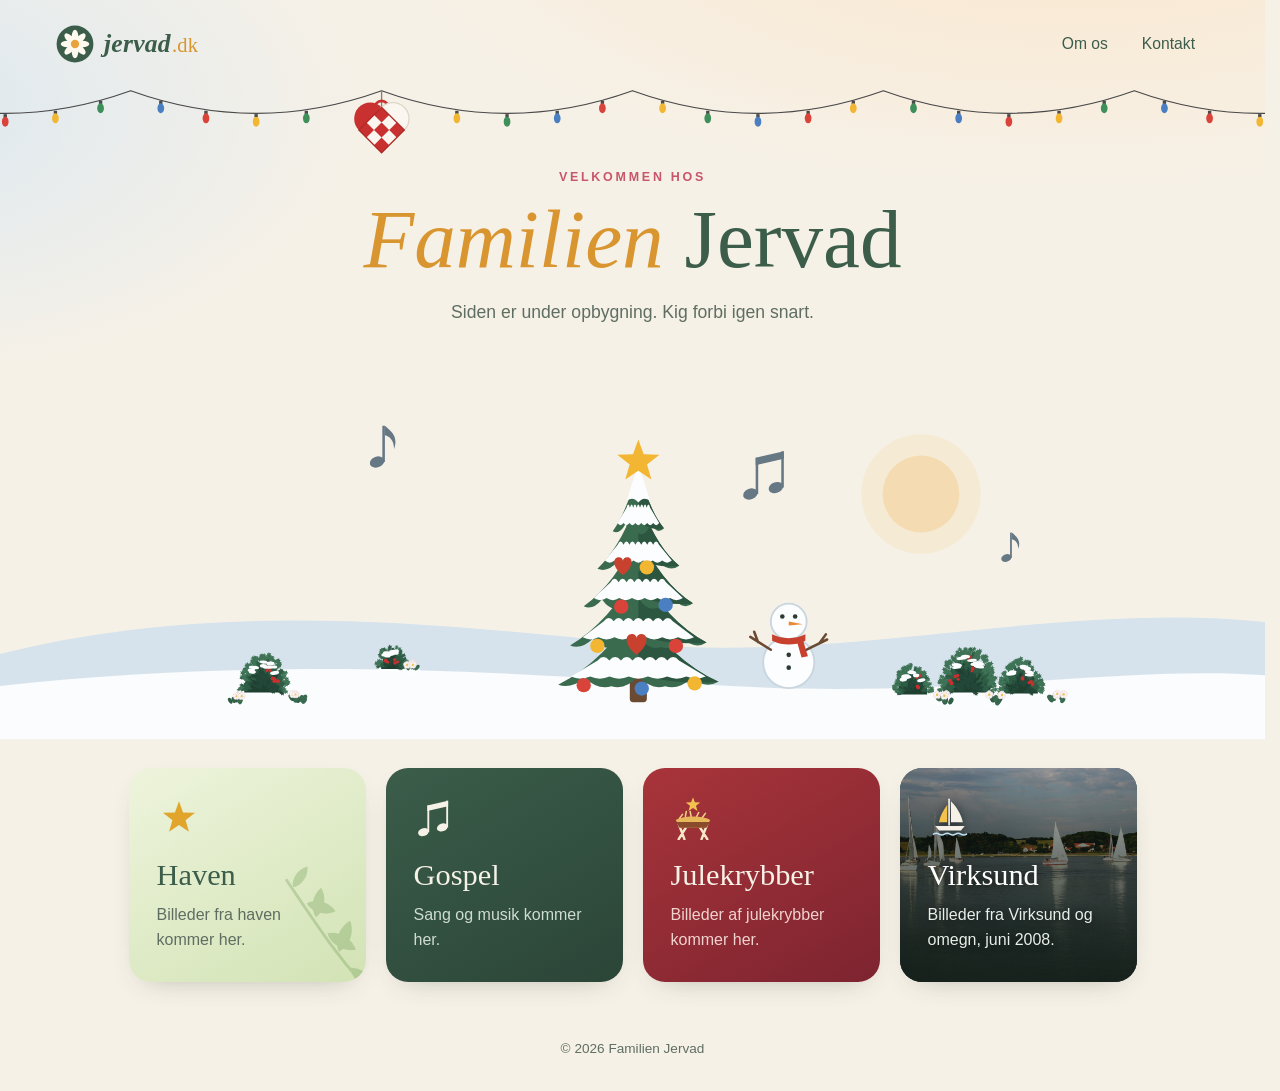
==== commit bd176181: "changed haven button and added button links" ====
--- a/index.html
+++ b/index.html
@@ -7,8 +7,8 @@
   <meta name="description" content="Familien Jervads hjemmeside – have og gospel. Siden er under opbygning.">
   <meta name="theme-color" content="#f6f1e7">
   <link rel="icon" href="favicon.svg" type="image/svg+xml">
-  <link rel="stylesheet" href="style.css">
-  <script src="season.js"></script>
+  <link rel="stylesheet" href="style.css?v=2026-11-19">
+  <script src="season.js?v=2026-11-19"></script>
 </head>
 <body>
   <svg width="0" height="0" style="position:absolute" aria-hidden="true">
@@ -3934,23 +3934,23 @@
     </figure>
 
     <section class="cards">
-      <article class="card card-garden">
+      <a class="card card-garden" href="haven.html">
         <svg class="icon" viewBox="-30 -36 60 60" aria-hidden="true">
           <g class="season season-spring" fill="#e2574c" transform="translate(0 6) scale(1.65)"><use href="#tulip"/></g>
           <g class="season season-summer" transform="translate(0 -6) scale(1.05)"><use href="#sunhead"/></g>
           <g class="season season-autumn" fill="#d9622b" transform="translate(0 -6) scale(1.9)"><use href="#mapleleaf"/></g>
-          <g class="season season-winter-only" style="color:#7fa3bd" transform="translate(0 -6) scale(2.4)"><use href="#snowflake"/></g>
+          <g class="season season-winter-only" style="color:#6f95b0" transform="translate(0 -6) scale(2.4)"><use href="#snowflake"/></g>
           <g class="season season-christmas" fill="#e0a52a" transform="translate(0 -6) scale(2.3)"><use href="#star"/></g>
         </svg>
         <h2>Haven</h2>
         <p>Billeder fra haven kommer her.</p>
-      </article>
-      <article class="card card-gospel">
+      </a>
+      <a class="card card-gospel" href="gospel.html">
         <svg class="icon" viewBox="-12 -46 56 56" aria-hidden="true" fill="#f6f1e7"><use href="#notes2"/></svg>
         <h2>Gospel</h2>
         <p>Sang og musik kommer her.</p>
-      </article>
-      <article class="card card-krybbe">
+      </a>
+      <a class="card card-krybbe" href="julekrybber.html">
         <svg class="icon" viewBox="-30 -36 60 60" aria-hidden="true">
           <g transform="translate(0 2) scale(1.3)">
           <use href="#star" fill="#f2c14e" transform="translate(0 -20) scale(.8)"/>
@@ -3964,13 +3964,21 @@
         </svg>
         <h2>Julekrybber</h2>
         <p>Billeder af julekrybber kommer her.</p>
-      </article>
+      </a>
       <a class="card card-photo" href="virksund.html">
         <img class="card-img" src="billeder/virksund-2008/img_9069.jpg" alt="">
         <div class="card-body">
+          <svg class="icon" viewBox="-30 -36 60 60" aria-hidden="true">
+            <g transform="translate(0 -4) scale(1.25)">
+              <path d="M-1 -22 L-1 6" stroke="#f6f1e7" stroke-width="1.8" stroke-linecap="round"/>
+              <path d="M1 -20 C9 -12 13 -3 14 3 L1 3 Z" fill="#f6f1e7"/>
+              <path d="M-3 -16 C-8 -9 -11 -3 -12 3 L-3 3 Z" fill="#f2c14e"/>
+              <path d="M-16 7 L16 7 L12 12 L-12 12 Z" fill="#f6f1e7"/>
+              <path d="M-18 16 q3 -2 6 0 t6 0 t6 0 t6 0 t6 0 t6 0" stroke="#bfe0f2" stroke-width="1.6" fill="none" stroke-linecap="round"/>
+            </g>
+          </svg>
           <h2>Virksund</h2>
           <p>Billeder fra Virksund og omegn, juni 2008.</p>
-          <span class="card-more">Se billederne <span aria-hidden="true">→</span></span>
         </div>
       </a>
     </section>
--- a/style.css
+++ b/style.css
@@ -51,7 +51,7 @@
 
 * { box-sizing: border-box; }
 
-html { color-scheme: light; }
+html { color-scheme: light; scrollbar-gutter: stable; }
 
 body {
   margin: 0;
@@ -370,7 +370,9 @@
 .card p { margin: 0; }
 
 .card-garden {
-  background: #fffdf8;
+  background:
+    url('data:image/svg+xml,%3Csvg xmlns="http://www.w3.org/2000/svg" viewBox="0 0 200 200"%3E%3Cg fill="%236f9a52" opacity=".32"%3E%3Cpath d="M200 200 C170 170 150 140 120 95" stroke="%236f9a52" stroke-width="2.5" fill="none"/%3E%3Cpath transform="translate(188 186) rotate(-60) scale(1)" d="M0 0 C6 -6 18 -7 26 0 C18 7 6 6 0 0Z"/%3E%3Cpath transform="translate(176 172) rotate(40) scale(1)" d="M0 0 C6 -6 18 -7 26 0 C18 7 6 6 0 0Z"/%3E%3Cpath transform="translate(166 158) rotate(-70) scale(1.1)" d="M0 0 C6 -6 18 -7 26 0 C18 7 6 6 0 0Z"/%3E%3Cpath transform="translate(156 142) rotate(30) scale(1.1)" d="M0 0 C6 -6 18 -7 26 0 C18 7 6 6 0 0Z"/%3E%3Cpath transform="translate(146 128) rotate(-80) scale(1)" d="M0 0 C6 -6 18 -7 26 0 C18 7 6 6 0 0Z"/%3E%3Cpath transform="translate(138 116) rotate(15) scale(1)" d="M0 0 C6 -6 18 -7 26 0 C18 7 6 6 0 0Z"/%3E%3Cpath transform="translate(126 102) rotate(-55) scale(0.85)" d="M0 0 C6 -6 18 -7 26 0 C18 7 6 6 0 0Z"/%3E%3C/g%3E%3C/svg%3E') right -12px bottom -18px / 230px 230px no-repeat,
+    linear-gradient(150deg, #eef4dc 0%, #d2e3b5 100%);
   color: var(--ink);
 }
 .card-garden h2 { color: var(--green); }
@@ -414,6 +416,7 @@
 }
 .card-photo .card-body { position: relative; z-index: 1; }
 .card-photo p { color: #e8eee9; }
+.card-photo .icon { filter: drop-shadow(0 1px 5px rgba(0, 0, 0, .5)); }
 .card-photo h2, .card-photo p { text-shadow: 0 1px 8px rgba(0, 0, 0, .45); }
 .card-more {
   display: inline-block;
@@ -422,10 +425,20 @@
   color: #f7d58b;
 }
 .card-photo:hover .card-img { transform: scale(1.04); }
+a.card {
+  display: block;
+  text-decoration: none;
+  transition: transform .25s ease, box-shadow .25s ease;
+}
+a.card-photo { display: flex; }
+a.card:hover { transform: translateY(-3px); box-shadow: 0 16px 34px -18px rgba(44, 58, 48, .55); }
+a.card:focus-visible { outline: 3px solid var(--gold); outline-offset: 3px; }
 .card-photo:focus-visible { outline: 3px solid var(--gold); outline-offset: 3px; }
 
 @media (prefers-reduced-motion: reduce) {
   .card-photo .card-img { transition: none; }
+  a.card { transition: none; }
+  a.card:hover { transform: none; }
 }
 
 .icon {
@@ -466,6 +479,17 @@
 
 .panel p { margin: 0 0 12px; color: var(--soft); }
 .panel p:last-child { margin-bottom: 0; }
+
+/* placeholder pages */
+.panel-soon { text-align: center; padding-top: clamp(28px, 6vw, 44px); padding-bottom: clamp(28px, 6vw, 44px); }
+.panel-soon .soon-icon { width: 76px; height: 76px; margin: 0 auto 16px; }
+.panel-soon p { font-size: 1.1rem; }
+.panel-soon.card-garden { background: linear-gradient(150deg, #eef4dc 0%, #d2e3b5 100%); }
+.panel-soon.card-gospel { background: linear-gradient(150deg, #3b5d4a, #2b4537); color: #f6f1e7; }
+.panel-soon.card-krybbe { background: linear-gradient(150deg, #a8343a, #7d2430); color: #f6f1e7; }
+.panel-soon.card-gospel p, .panel-soon.card-krybbe p { color: inherit; opacity: .92; }
+.panel-soon a { color: inherit; font-weight: 600; }
+.panel-soon.card-garden a { color: var(--green); }
 
 /* about page */
 .panel-portrait {
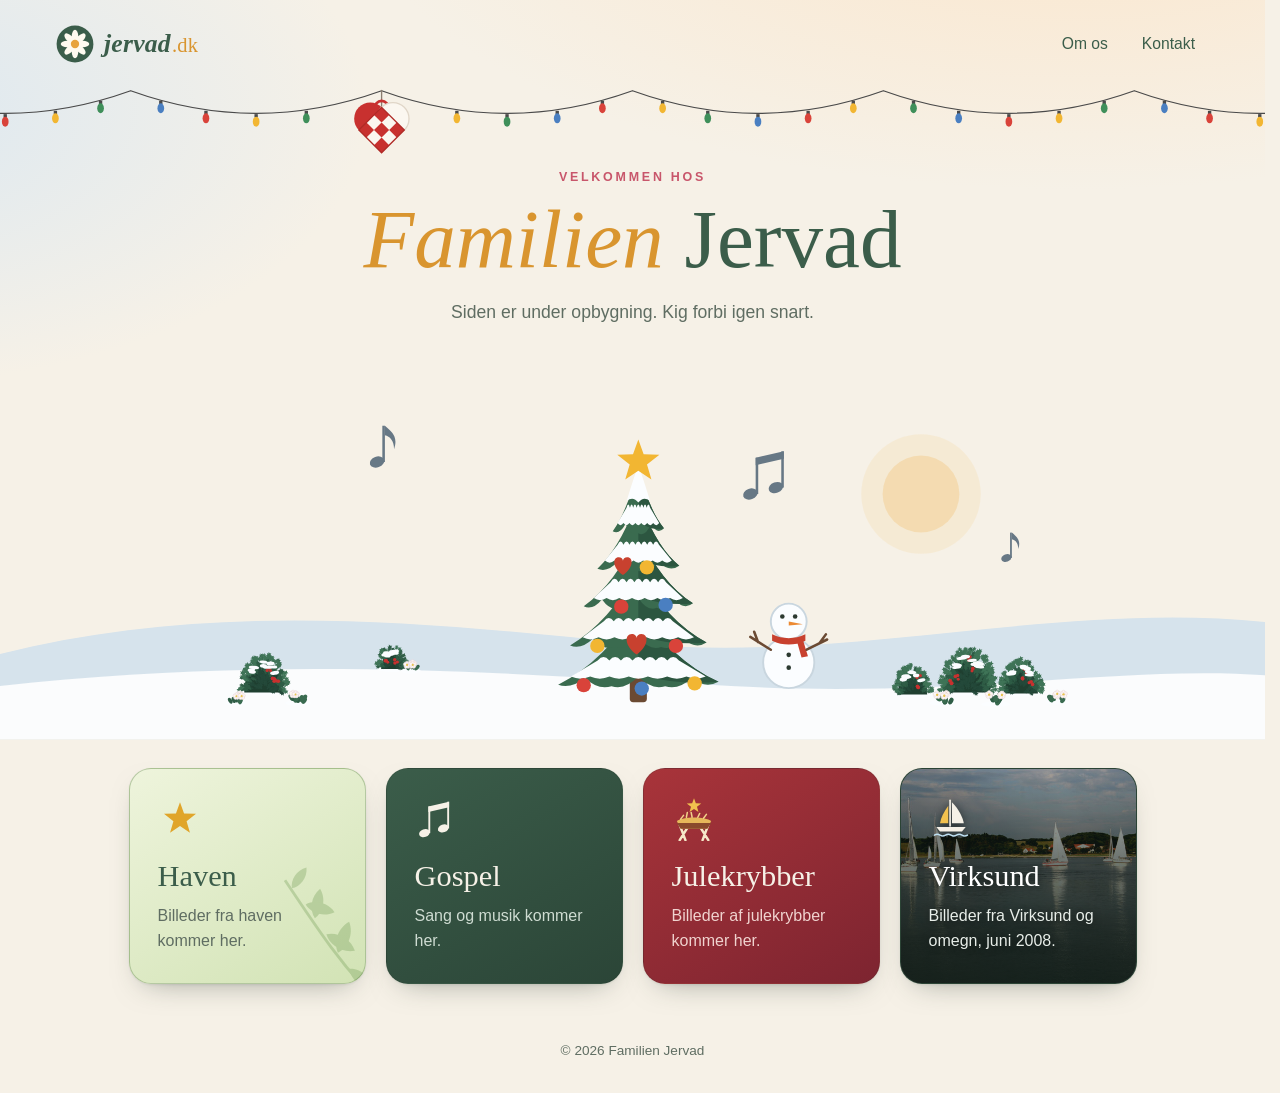
==== commit 657869b9: "fixed button borders" ====
--- a/index.html
+++ b/index.html
@@ -7,8 +7,8 @@
   <meta name="description" content="Familien Jervads hjemmeside – have og gospel. Siden er under opbygning.">
   <meta name="theme-color" content="#f6f1e7">
   <link rel="icon" href="favicon.svg" type="image/svg+xml">
-  <link rel="stylesheet" href="style.css?v=2026-11-19">
-  <script src="season.js?v=2026-11-19"></script>
+  <link rel="stylesheet" href="style.css?v=2026-11-20">
+  <script src="season.js?v=2026-11-20"></script>
 </head>
 <body>
   <svg width="0" height="0" style="position:absolute" aria-hidden="true">
--- a/style.css
+++ b/style.css
@@ -56,8 +56,8 @@
 body {
   margin: 0;
   background:
-    radial-gradient(1200px 500px at 85% -10%, var(--glow-warm) 0%, transparent 60%),
-    radial-gradient(900px 500px at -10% 10%, var(--glow-cool) 0%, transparent 55%),
+    radial-gradient(1200px 500px at 85% -110px, var(--glow-warm) 0%, transparent 60%),
+    radial-gradient(900px 500px at -10% 110px, var(--glow-cool) 0%, transparent 55%),
     var(--bg);
   color: var(--ink);
   font-family: var(--sans);
@@ -357,8 +357,10 @@
 .card {
   border-radius: 22px;
   padding: 28px 28px 30px;
-  box-shadow: 0 10px 30px -18px rgba(44, 58, 48, .45);
-}
+  border: 1px solid rgba(44, 58, 48, .14);
+  box-shadow: 0 1px 2px rgba(44, 58, 48, .08), 0 12px 30px -16px rgba(44, 58, 48, .5);
+}
+.card-garden { border-color: rgba(79, 122, 58, .35); }
 
 .card h2 {
   margin: 12px 0 4px;
@@ -474,7 +476,8 @@
   background: #fffdf8;
   border-radius: 22px;
   padding: clamp(22px, 5vw, 36px);
-  box-shadow: 0 10px 30px -18px rgba(44, 58, 48, .45);
+  border: 1px solid rgba(44, 58, 48, .14);
+  box-shadow: 0 1px 2px rgba(44, 58, 48, .08), 0 12px 30px -16px rgba(44, 58, 48, .5);
 }
 
 .panel p { margin: 0 0 12px; color: var(--soft); }
@@ -484,7 +487,7 @@
 .panel-soon { text-align: center; padding-top: clamp(28px, 6vw, 44px); padding-bottom: clamp(28px, 6vw, 44px); }
 .panel-soon .soon-icon { width: 76px; height: 76px; margin: 0 auto 16px; }
 .panel-soon p { font-size: 1.1rem; }
-.panel-soon.card-garden { background: linear-gradient(150deg, #eef4dc 0%, #d2e3b5 100%); }
+.panel-soon.card-garden { border-color: rgba(79, 122, 58, .35); background: linear-gradient(150deg, #eef4dc 0%, #d2e3b5 100%); }
 .panel-soon.card-gospel { background: linear-gradient(150deg, #3b5d4a, #2b4537); color: #f6f1e7; }
 .panel-soon.card-krybbe { background: linear-gradient(150deg, #a8343a, #7d2430); color: #f6f1e7; }
 .panel-soon.card-gospel p, .panel-soon.card-krybbe p { color: inherit; opacity: .92; }
